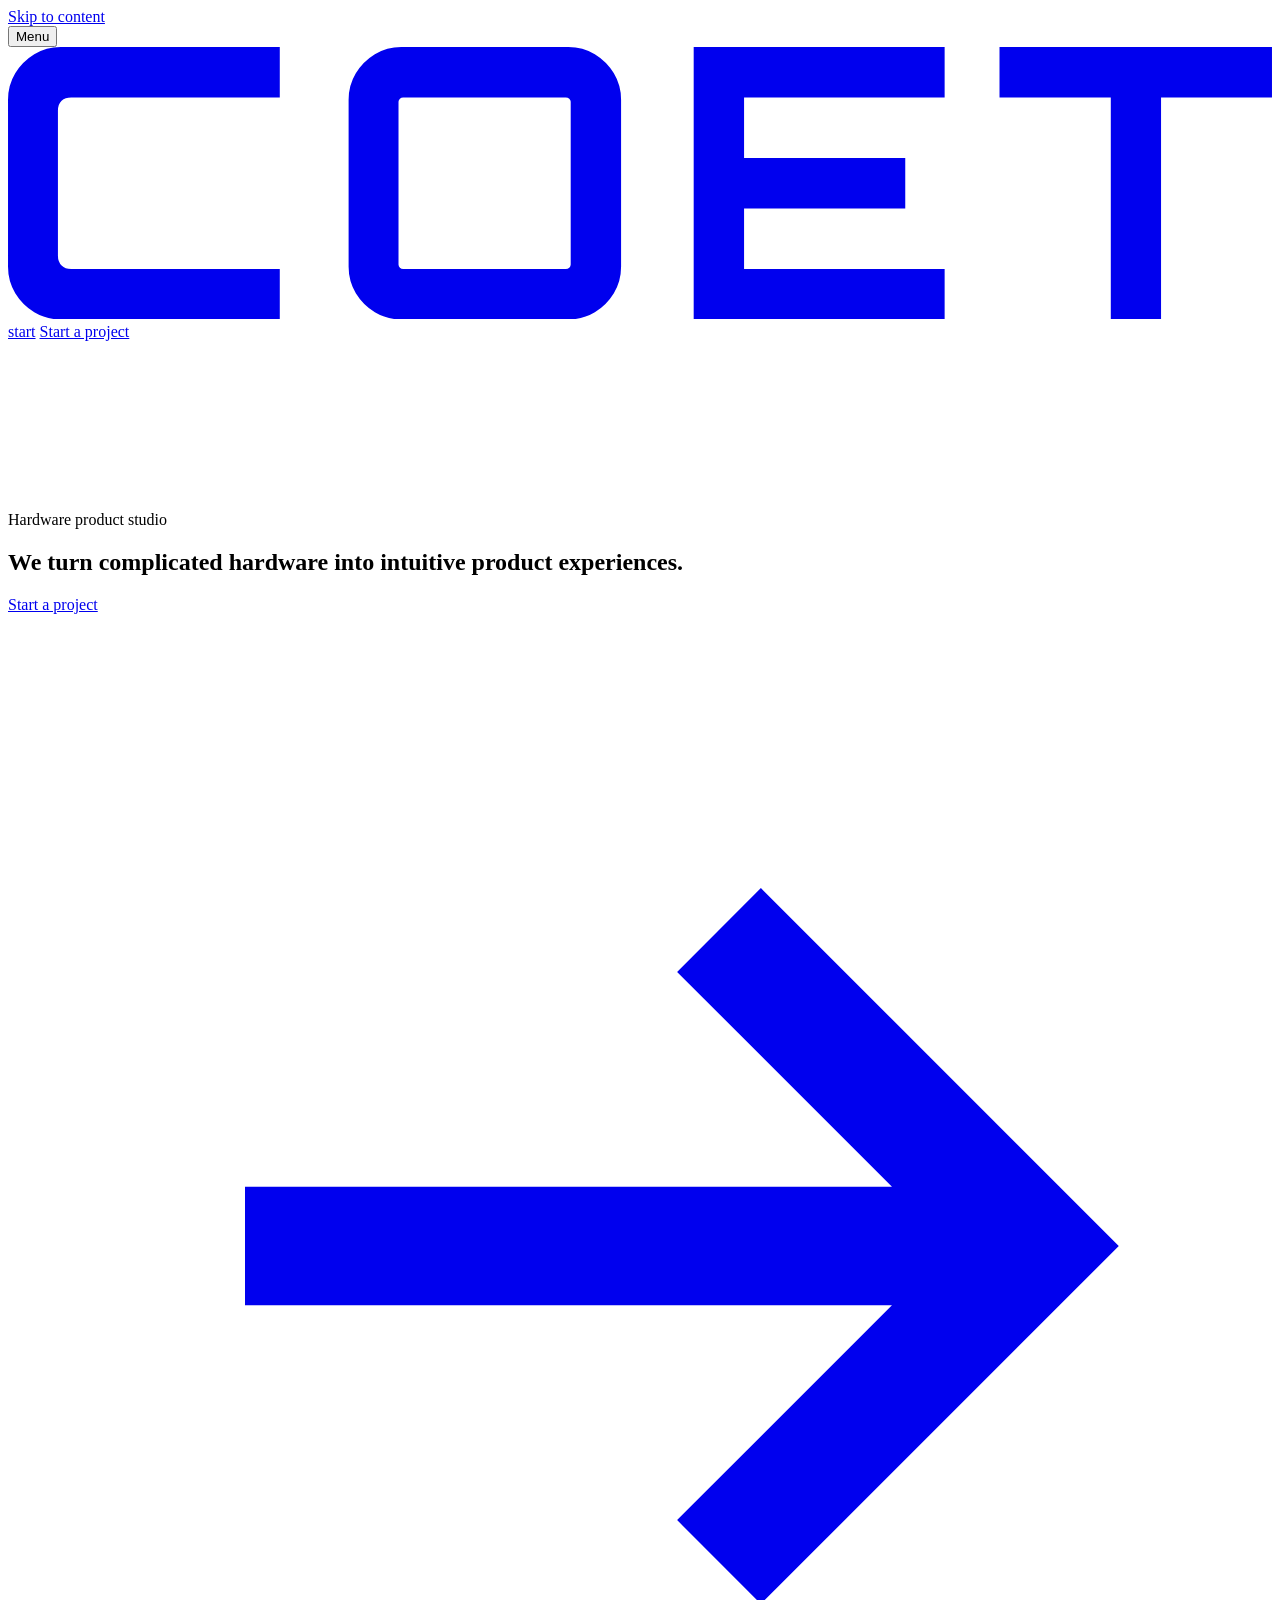
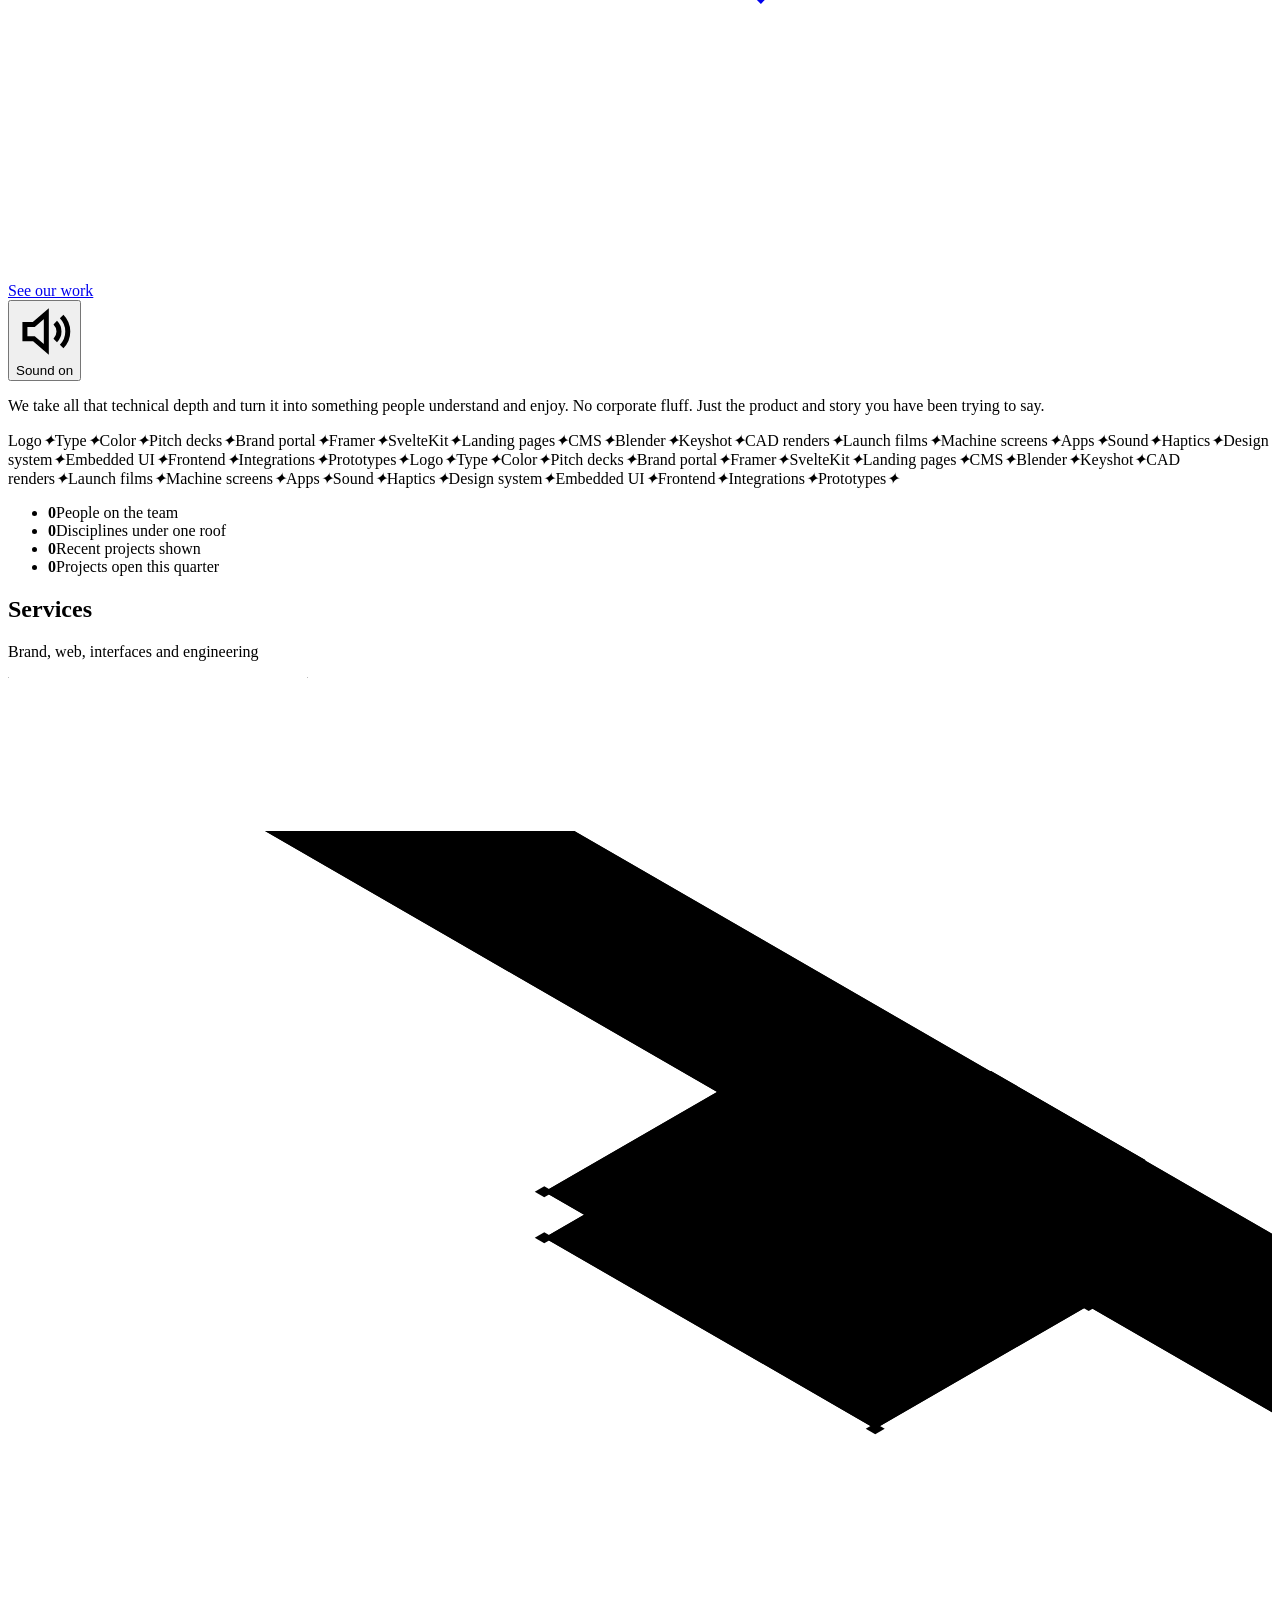
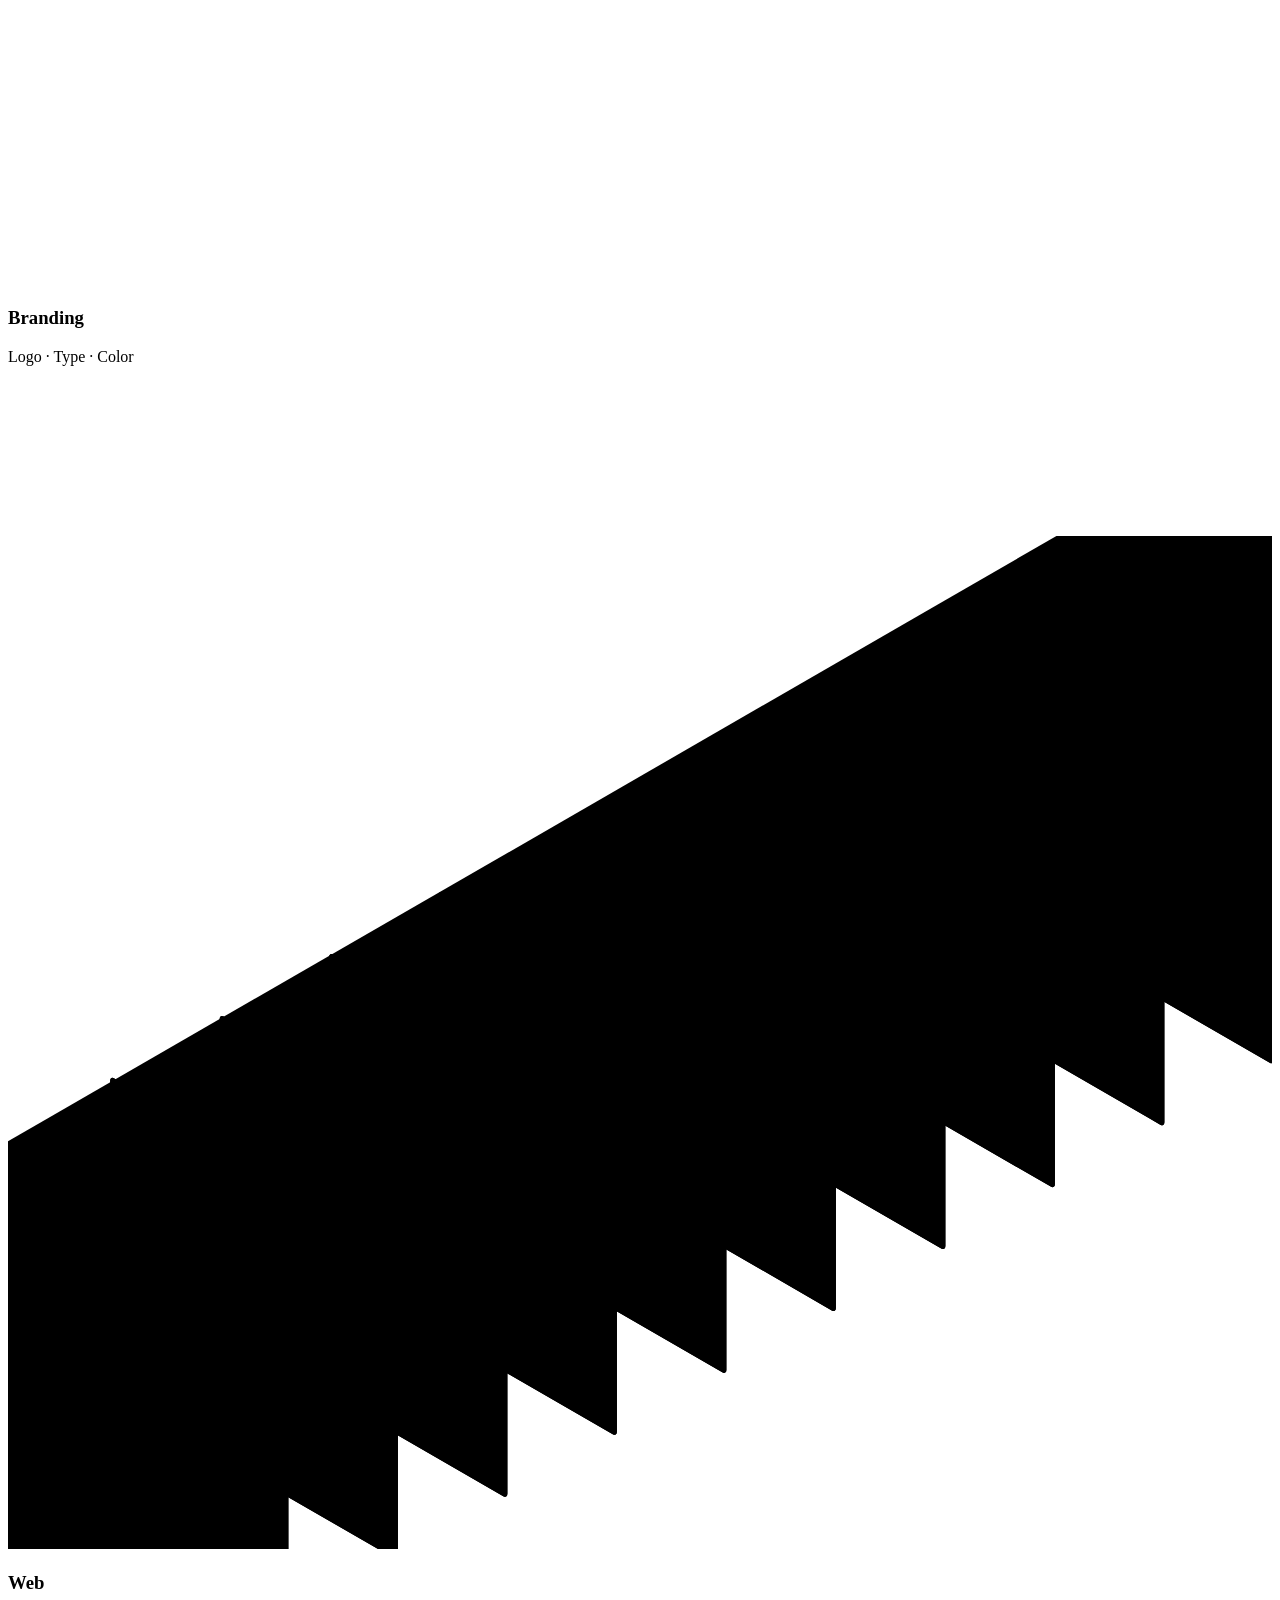
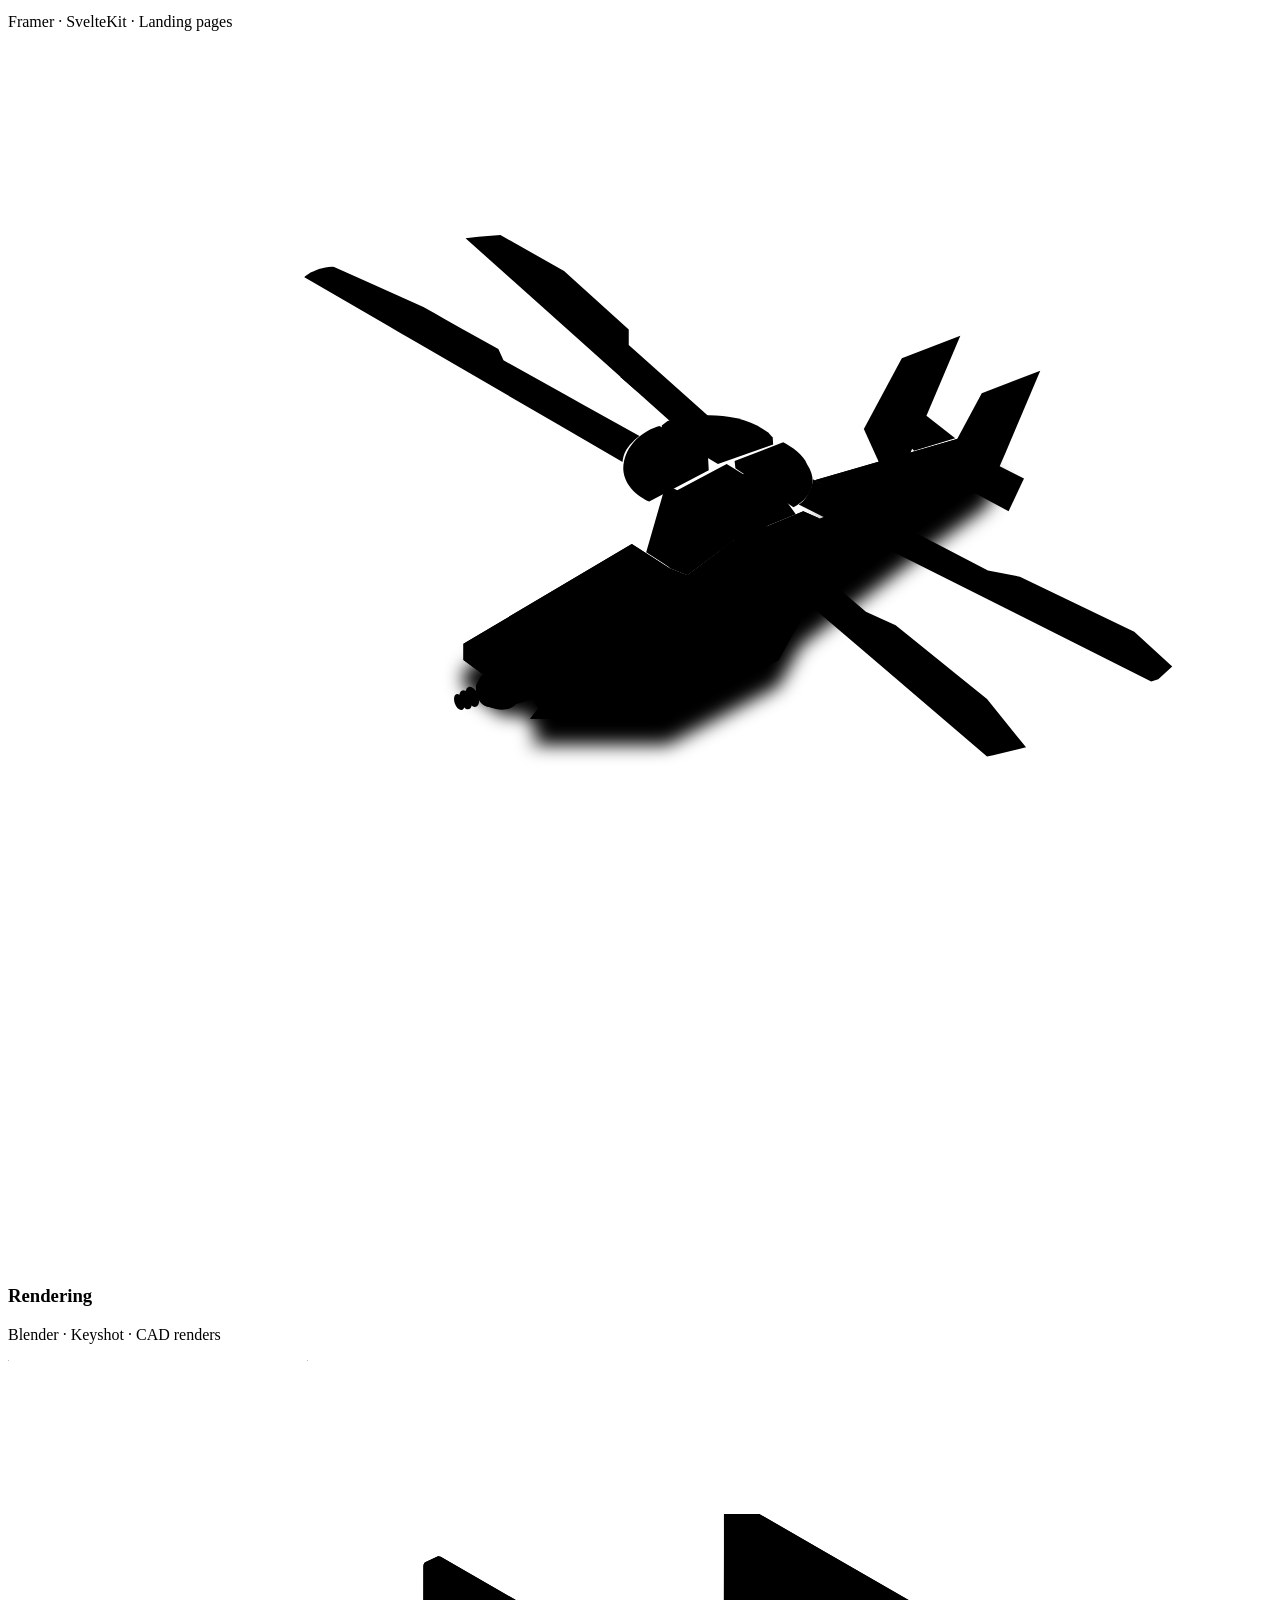
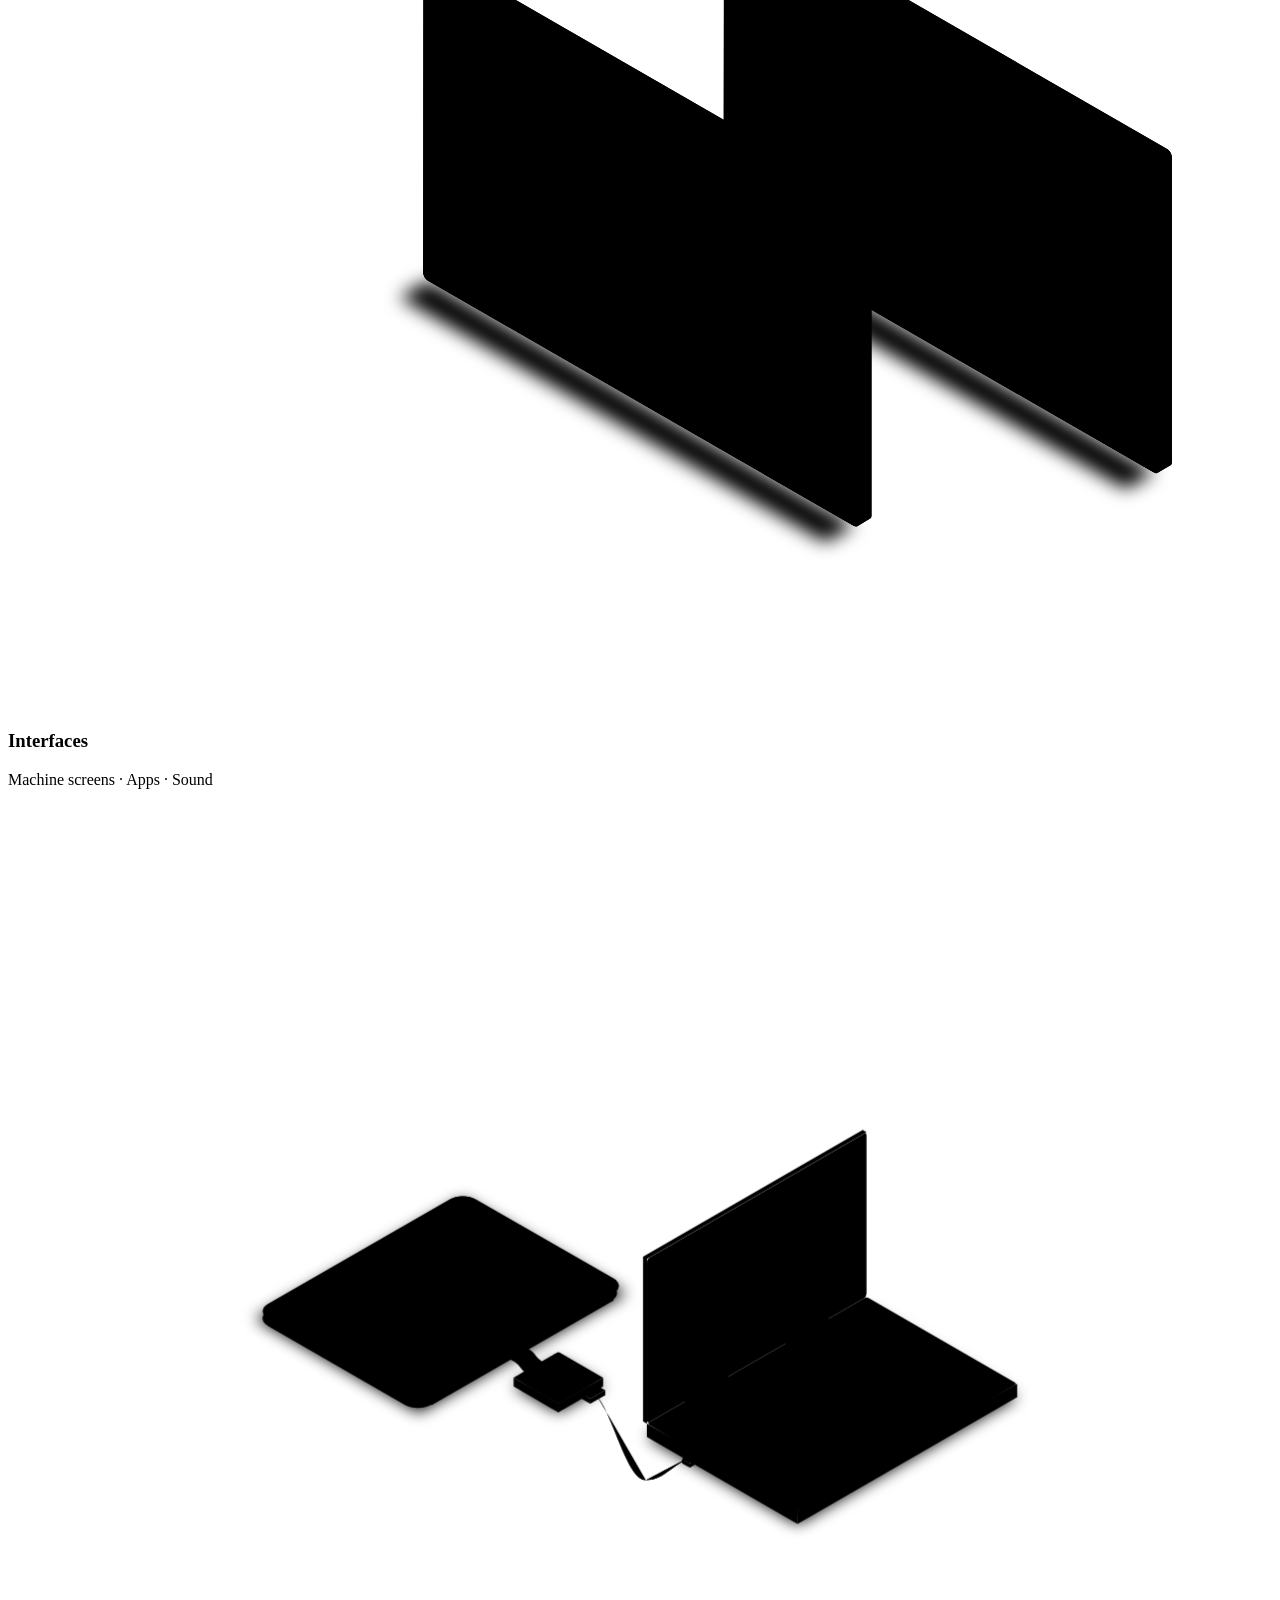
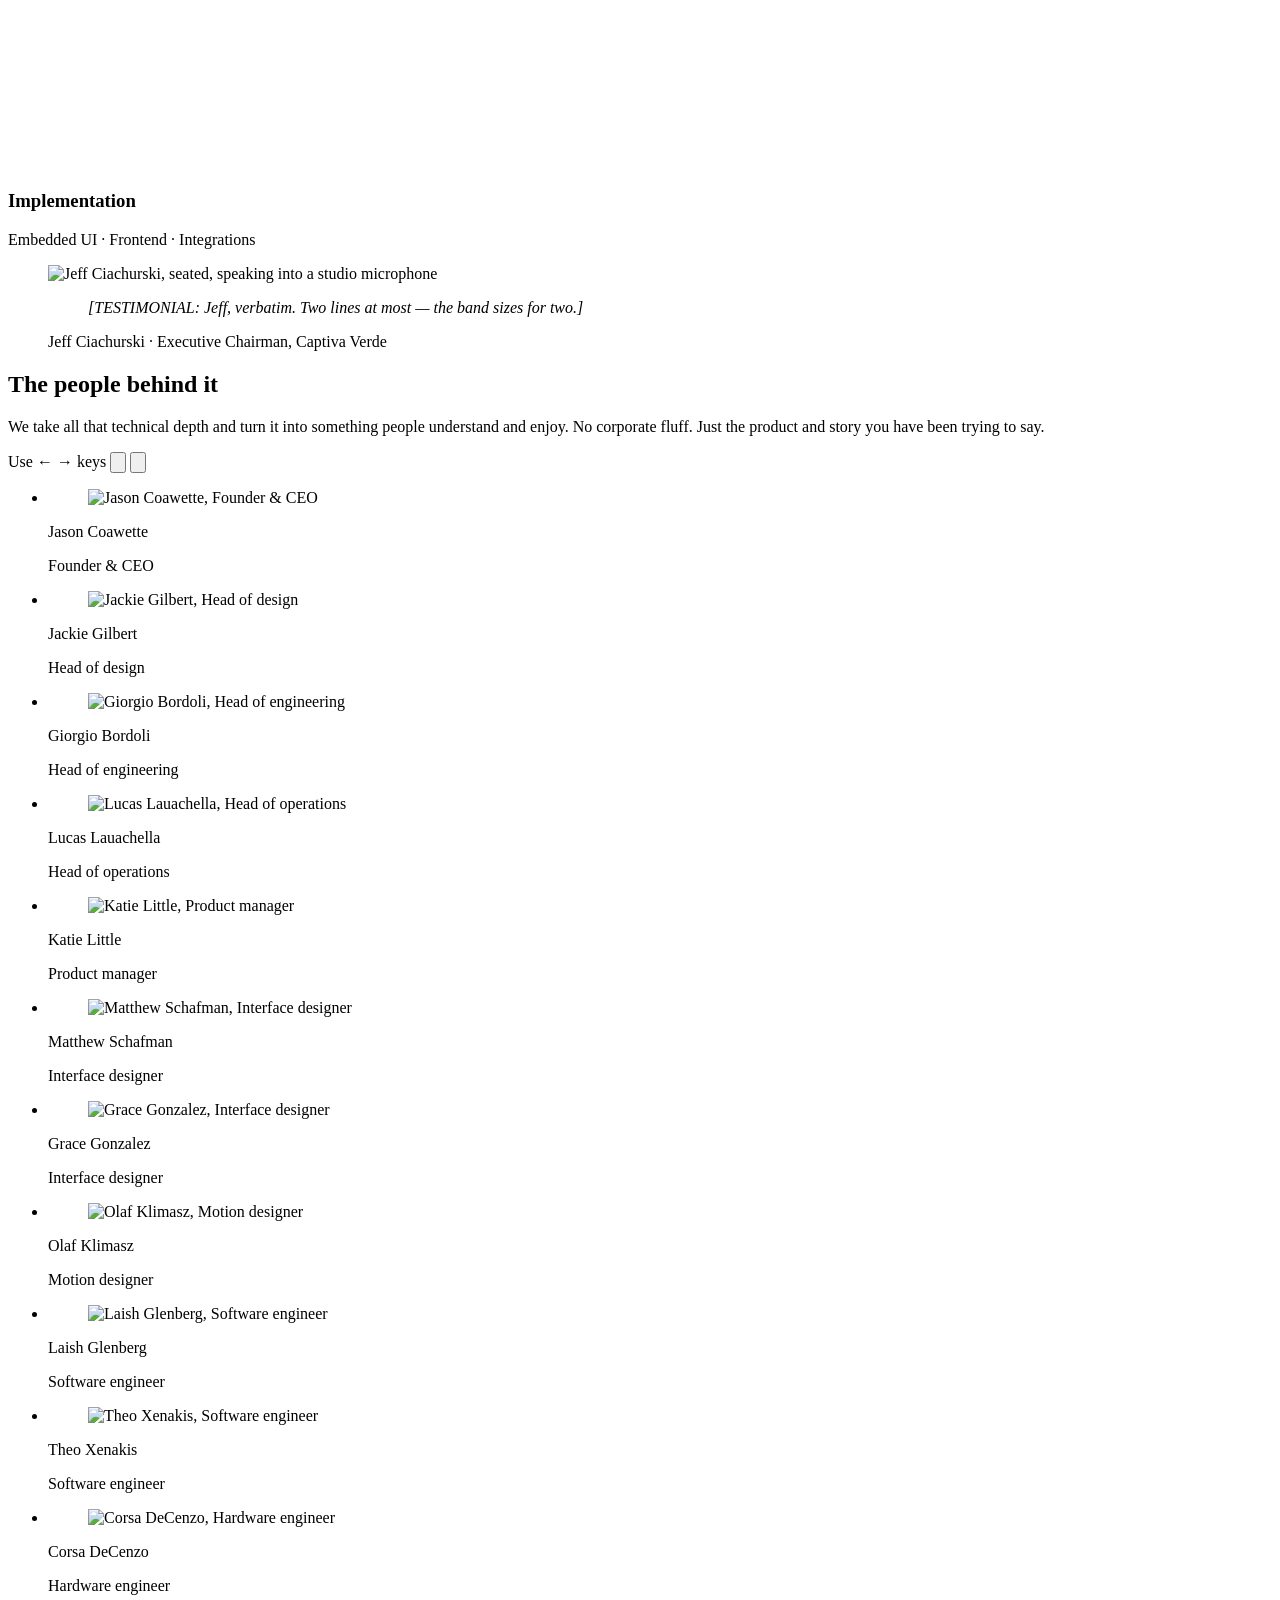
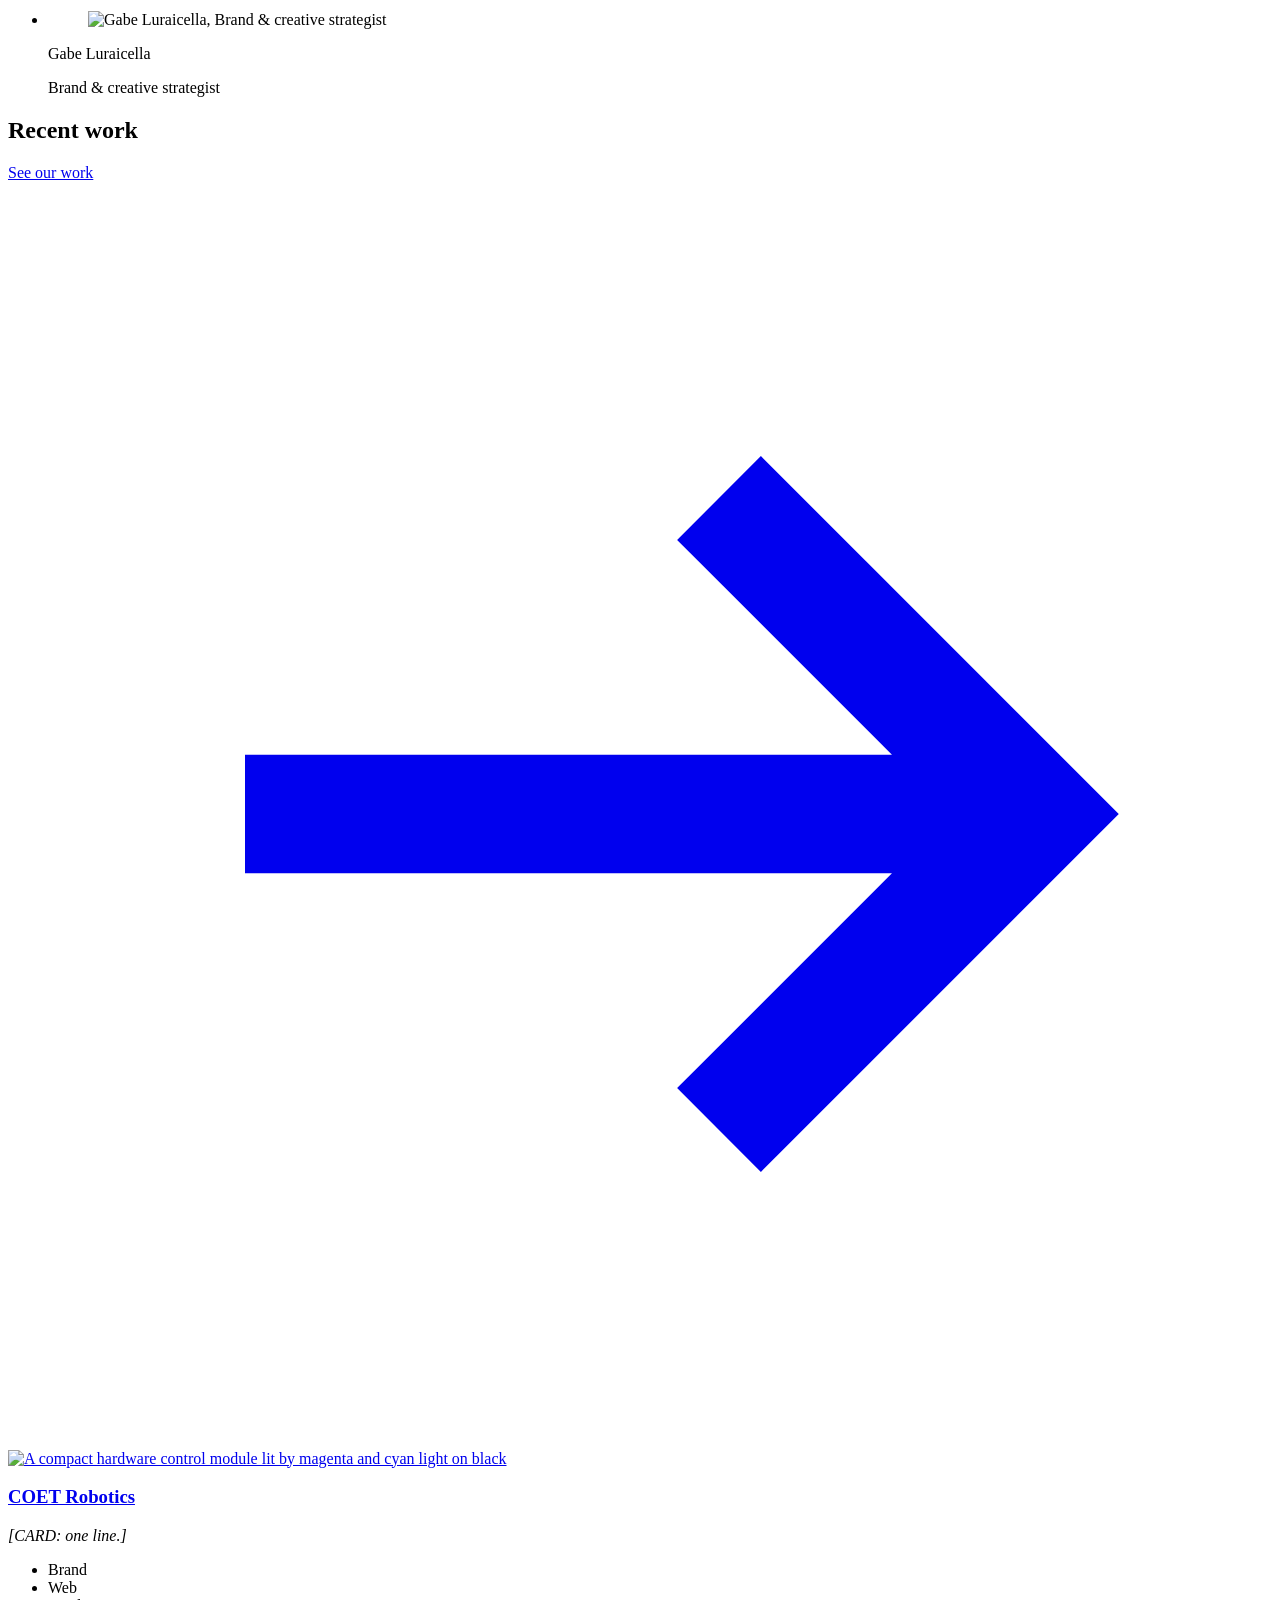
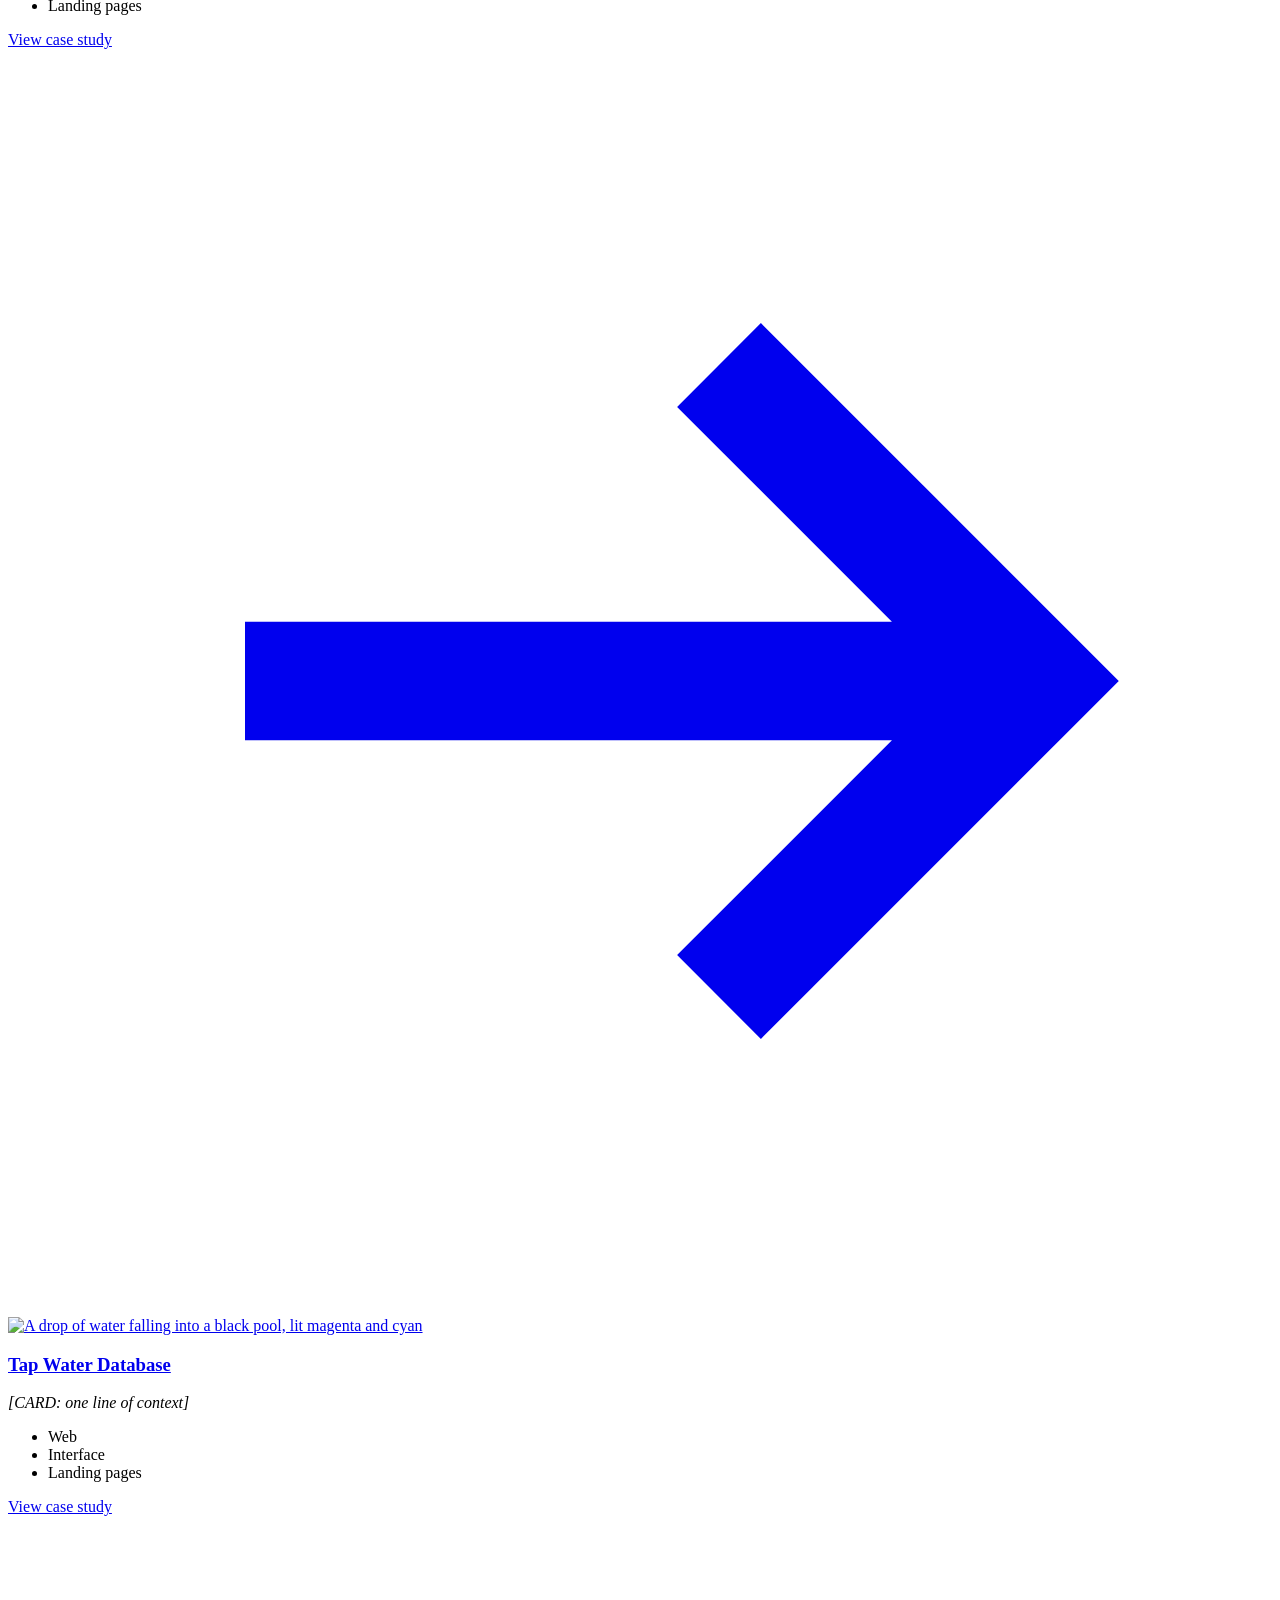
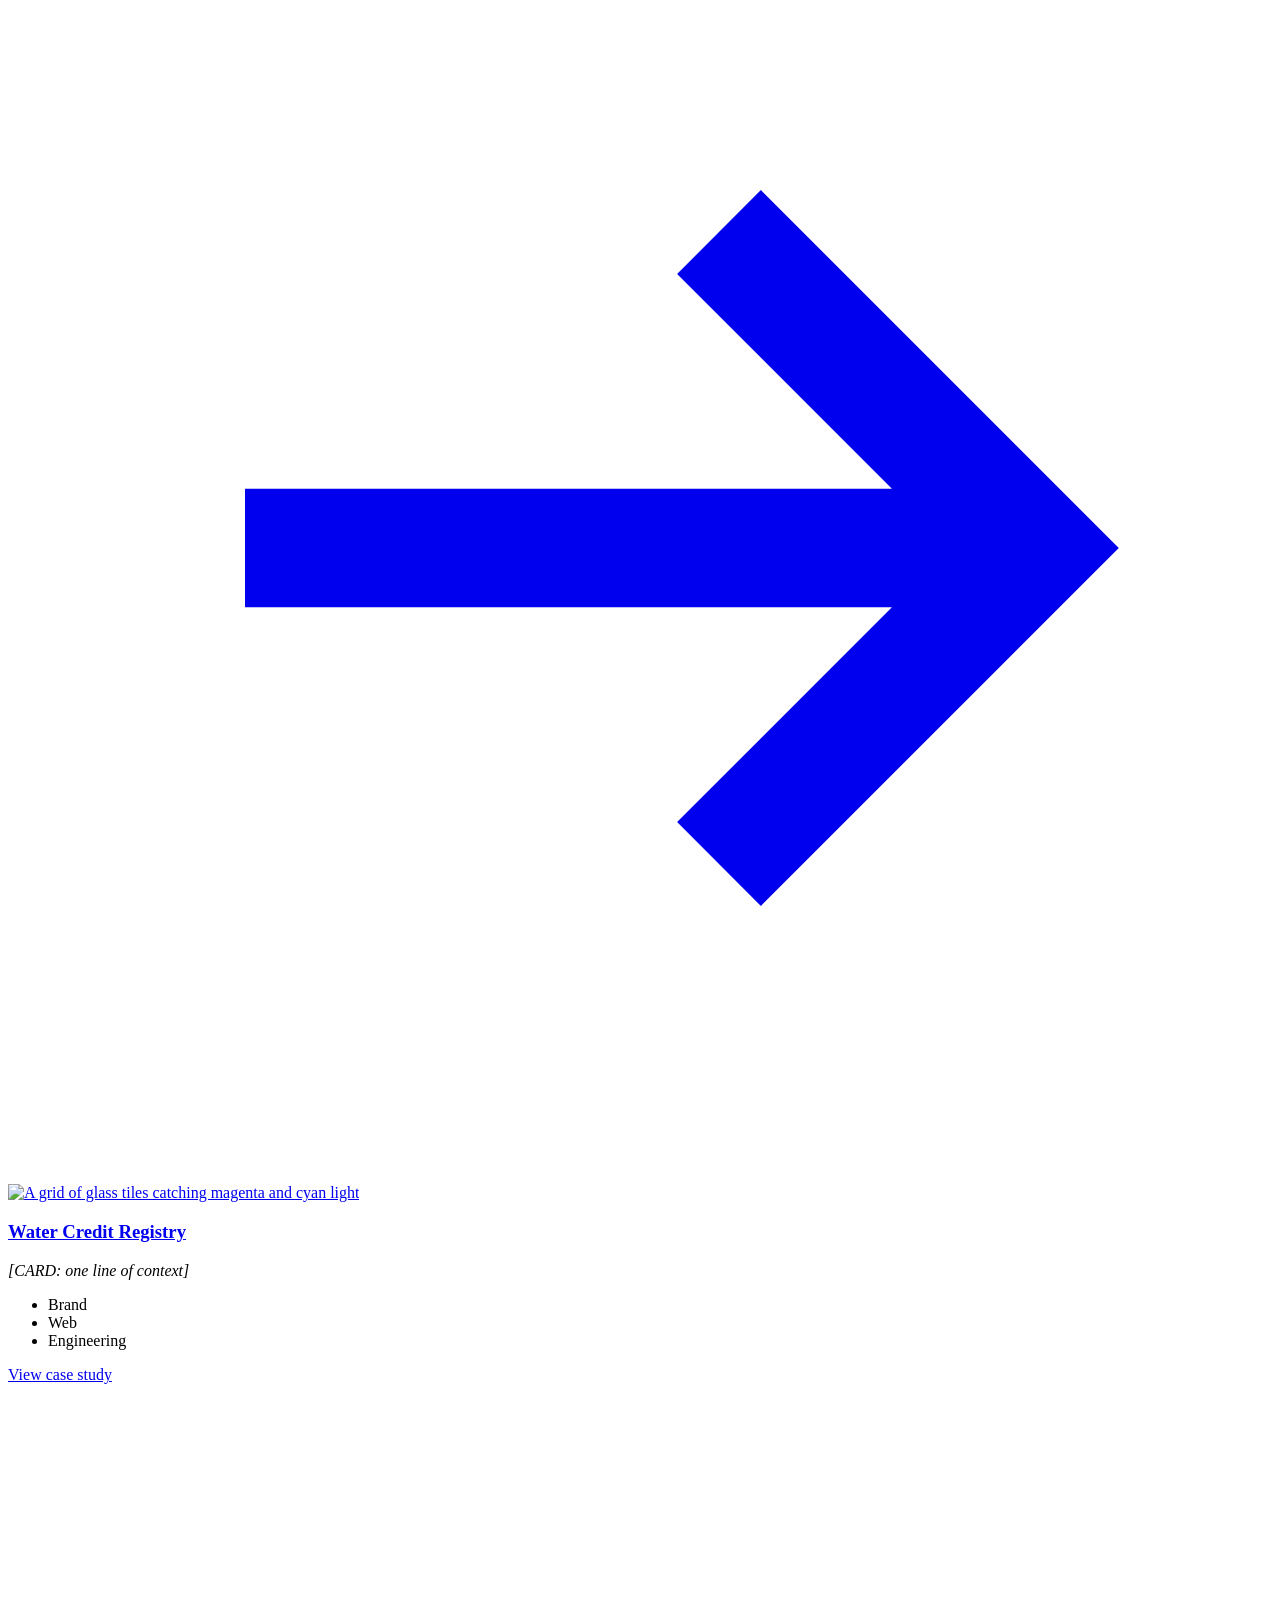
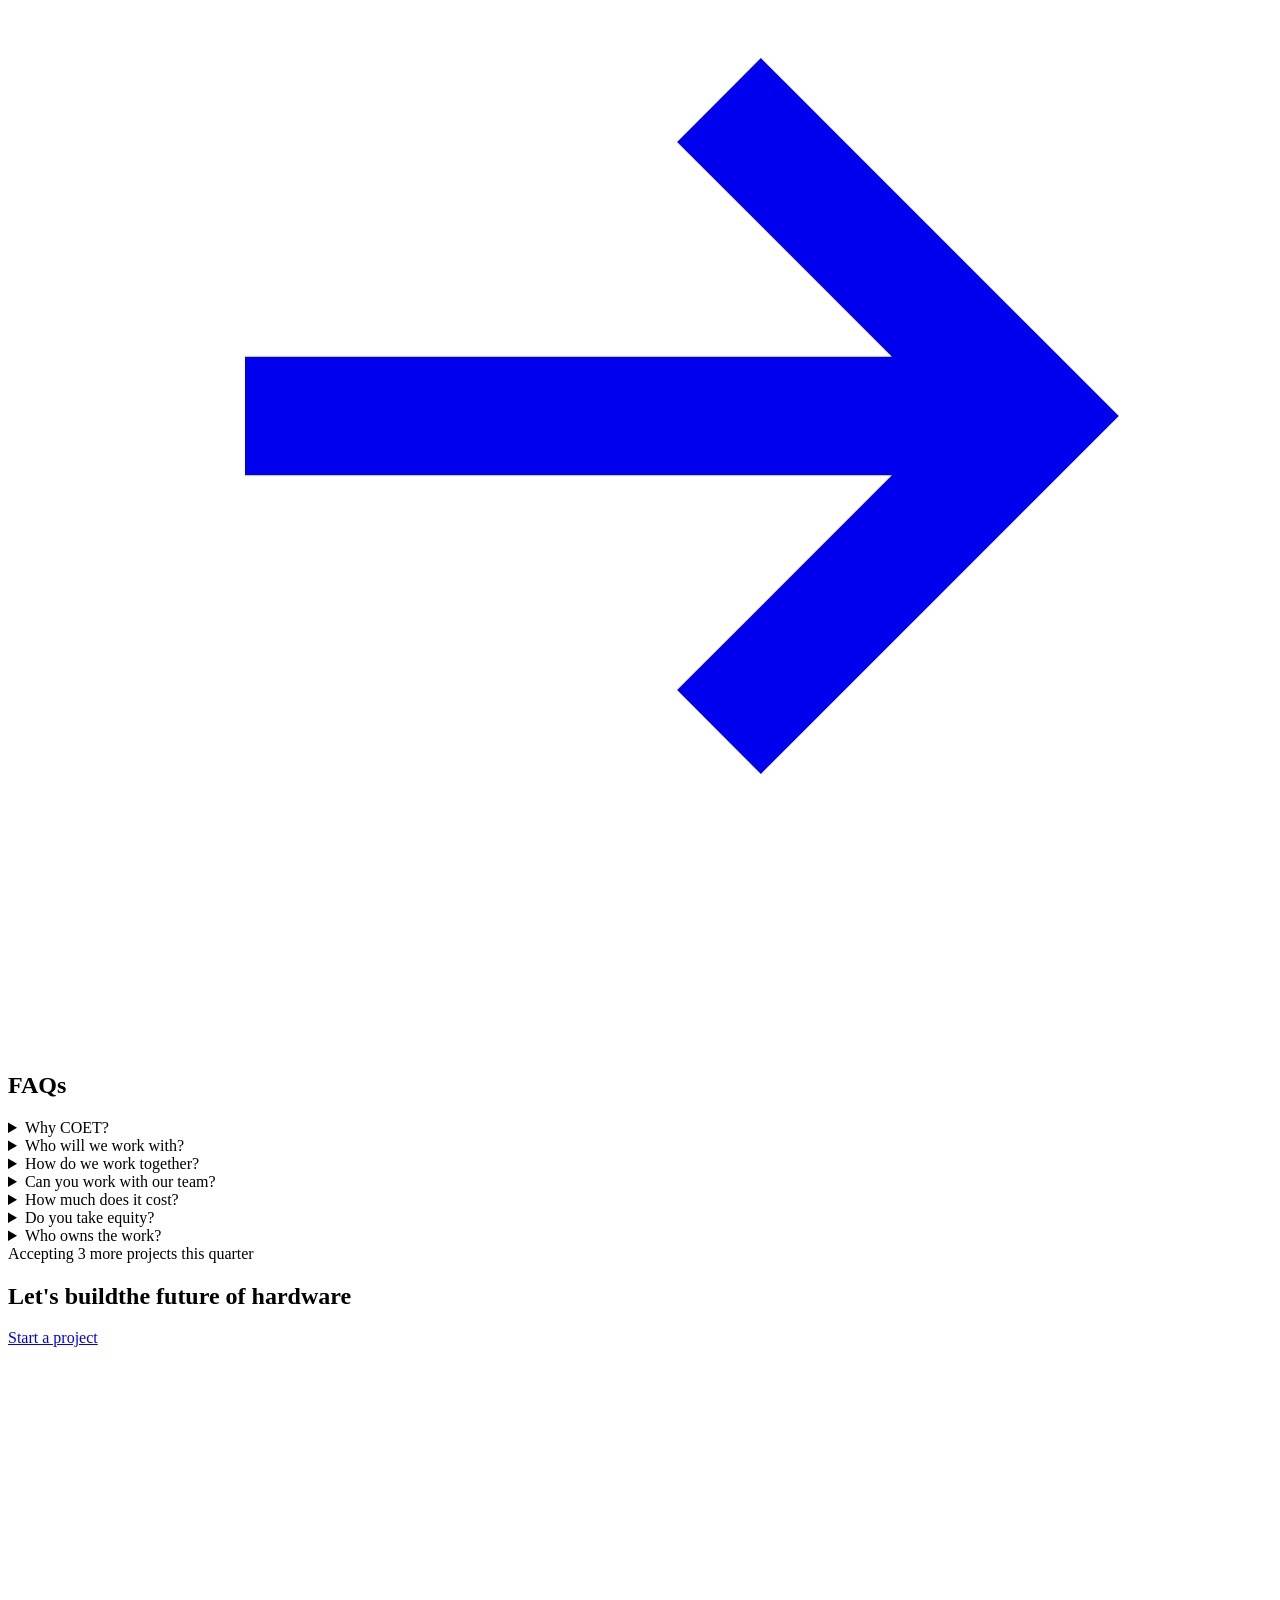
==== index.html @ 82e654b2 "Landing reel cut out of its black (VP9 alpha) so the starfield stays behind the hardware Co-Authored" ====
<!doctype html>
<html lang="en" data-theme="dark">
<head>
<meta name="robots" content="noindex, nofollow">
<meta charset="utf-8" />
<meta name="viewport" content="width=device-width, initial-scale=1, viewport-fit=cover" />
<meta name="text-scale" content="scale" />
<title>COET · Hardware product studio</title>
<meta name="description" content="[META: one line. We turn complicated hardware into intuitive product experiences.]"/>
<link rel="icon" href="/coet-redesign/favicon.svg" type="image/svg+xml"/>
<link rel="icon" href="/coet-redesign/favicon-32.png" sizes="32x32" type="image/png"/>
<link rel="apple-touch-icon" href="/coet-redesign/apple-touch-icon.png"/>
<meta name="theme-color" content="#0c0a09" media="(prefers-color-scheme: dark)"/>
<meta name="theme-color" content="#fafaf9" media="(prefers-color-scheme: light)"/>
<link rel="canonical" href="https://coetsystems.com/"/>
<meta name="robots" content="noimageindex, max-image-preview:none"/>
<meta property="og:site_name" content="COET"/>
<meta property="og:type" content="website"/>
<meta property="og:locale" content="en"/>
<meta property="og:title" content="COET · Hardware product studio"/>
<meta property="og:description" content="[META: one line. We turn complicated hardware into intuitive product experiences.]"/>
<meta property="og:url" content="https://coetsystems.com/"/>
<meta property="og:image" content="https://coetsystems.com/og.png"/>
<meta name="twitter:card" content="summary_large_image"/>
<meta name="twitter:image" content="https://coetsystems.com/og.png"/>
<script>
  /* Theme before paint, under the original site's own storage key. */
  (function () {
    var d = document.documentElement; d.classList.add('js');
    try { var t = localStorage.getItem('coet-theme'); if (t === 'dark' || t === 'light') d.setAttribute('data-theme', t); } catch (e) {}
  })();
</script>
<link rel="preload" href="/coet-redesign/assets/fonts/zalando-sans-latin.woff2" as="font" type="font/woff2" crossorigin/>
<link rel="stylesheet" href="/coet-redesign/assets/sc/scrollcraft.css"/>
<link rel="stylesheet" href="/coet-redesign/assets/original-scenes.css"/>
<link rel="stylesheet" href="/coet-redesign/assets/coet.css"/>
<style>.pages-note{position:relative;z-index:1;margin:0;padding:1.25rem 1rem 2rem;text-align:center;font:500 11px/1.4 ui-monospace,monospace;letter-spacing:.06em;color:#8e8e9a}.pages-note a{color:inherit;text-decoration:underline}</style>
</head>
<body class="film">
<a class="skip" href="#main">Skip to content</a>
<header class="nav" data-nav>
  <div class="nav__left"><button type="button" class="nav__menu" aria-expanded="false" aria-controls="menu" aria-label="Open menu" data-menu-open><i aria-hidden="true"></i>Menu</button></div>
  <a class="nav__logo" href="/coet-redesign/" aria-label="COET home"><svg viewBox="0 0 106.88 23.04" fill="currentColor" role="img" aria-label="COET" focusable="false"><path d="M22.98 23.04L4.45 23.04Q3.23 23.04 2.22 22.43Q1.22 21.82 0.61 20.82Q0 19.81 0 18.59L0 4.45Q0 3.23 0.61 2.22Q1.22 1.22 2.22 0.61Q3.23 0 4.45 0L22.98 0L22.98 4.26L5.34 4.26Q4.83 4.26 4.53 4.54Q4.22 4.83 4.22 5.38L4.22 17.66Q4.22 18.18 4.53 18.48Q4.83 18.78 5.34 18.78L22.98 18.78L22.98 23.04M47.39 23.04L33.25 23.04Q32.03 23.04 31.02 22.43Q30.02 21.82 29.41 20.82Q28.80 19.81 28.80 18.59L28.80 4.45Q28.80 3.23 29.41 2.22Q30.02 1.22 31.02 0.61Q32.03 0 33.25 0L47.39 0Q48.61 0 49.62 0.61Q50.62 1.22 51.23 2.22Q51.84 3.23 51.84 4.45L51.84 18.59Q51.84 19.81 51.23 20.82Q50.62 21.82 49.62 22.43Q48.61 23.04 47.39 23.04M33.41 18.78L47.17 18.78Q47.33 18.78 47.46 18.67Q47.58 18.56 47.58 18.40L47.58 4.64Q47.58 4.48 47.46 4.37Q47.33 4.26 47.17 4.26L33.41 4.26Q33.25 4.26 33.14 4.37Q33.02 4.48 33.02 4.64L33.02 18.40Q33.02 18.56 33.14 18.67Q33.25 18.78 33.41 18.78M79.20 23.04L57.98 23.04L57.98 0L79.20 0L79.20 4.26L62.24 4.26L62.24 9.38L75.87 9.38L75.87 13.66L62.24 13.66L62.24 18.78L79.20 18.78L79.20 23.04M97.50 23.04L93.25 23.04L93.25 4.26L83.84 4.26L83.84 0L106.88 0L106.88 4.26L97.50 4.26"></path></svg></a>
  <div class="nav__cta">
    <a class="btn short" href="/coet-redesign/start-a-project" aria-label="start a project">start</a>
    <a class="btn long" href="/coet-redesign/start-a-project">Start a project</a>
  </div>
</header>
<div class="menu" id="menu" role="dialog" aria-modal="true" aria-label="Menu" data-menu hidden>
  <div class="menu__scrim" data-menu-close></div>
  <div class="menu__panel">
    <div class="menu__top"><a class="nav__logo" href="/coet-redesign/" aria-label="COET home"><svg viewBox="0 0 106.88 23.04" fill="currentColor" role="img" aria-label="COET" focusable="false"><path d="M22.98 23.04L4.45 23.04Q3.23 23.04 2.22 22.43Q1.22 21.82 0.61 20.82Q0 19.81 0 18.59L0 4.45Q0 3.23 0.61 2.22Q1.22 1.22 2.22 0.61Q3.23 0 4.45 0L22.98 0L22.98 4.26L5.34 4.26Q4.83 4.26 4.53 4.54Q4.22 4.83 4.22 5.38L4.22 17.66Q4.22 18.18 4.53 18.48Q4.83 18.78 5.34 18.78L22.98 18.78L22.98 23.04M47.39 23.04L33.25 23.04Q32.03 23.04 31.02 22.43Q30.02 21.82 29.41 20.82Q28.80 19.81 28.80 18.59L28.80 4.45Q28.80 3.23 29.41 2.22Q30.02 1.22 31.02 0.61Q32.03 0 33.25 0L47.39 0Q48.61 0 49.62 0.61Q50.62 1.22 51.23 2.22Q51.84 3.23 51.84 4.45L51.84 18.59Q51.84 19.81 51.23 20.82Q50.62 21.82 49.62 22.43Q48.61 23.04 47.39 23.04M33.41 18.78L47.17 18.78Q47.33 18.78 47.46 18.67Q47.58 18.56 47.58 18.40L47.58 4.64Q47.58 4.48 47.46 4.37Q47.33 4.26 47.17 4.26L33.41 4.26Q33.25 4.26 33.14 4.37Q33.02 4.48 33.02 4.64L33.02 18.40Q33.02 18.56 33.14 18.67Q33.25 18.78 33.41 18.78M79.20 23.04L57.98 23.04L57.98 0L79.20 0L79.20 4.26L62.24 4.26L62.24 9.38L75.87 9.38L75.87 13.66L62.24 13.66L62.24 18.78L79.20 18.78L79.20 23.04M97.50 23.04L93.25 23.04L93.25 4.26L83.84 4.26L83.84 0L106.88 0L106.88 4.26L97.50 4.26"></path></svg></a><button type="button" class="menu__close" data-menu-close>Close</button></div>
    <div class="menu__body">
      <ul class="menu__list stagger">
        <li><a href="/coet-redesign/" aria-current="page" data-preview-light="/coet-redesign/assets/img/gallery/home-light.avif" data-preview-dark="/coet-redesign/assets/img/gallery/home.avif">Home</a></li>
        <li><a href="/coet-redesign/work" data-preview-light="/coet-redesign/assets/img/gallery/work-light.avif" data-preview-dark="/coet-redesign/assets/img/gallery/work-light.avif">Work</a></li>
        <li class="sub"><a href="/coet-redesign/work/hardware-project" data-preview-light="/coet-redesign/assets/img/gallery/hardware-project-light.avif" data-preview-dark="/coet-redesign/assets/img/gallery/hardware-project.avif">Hardware Project</a></li>
        <li class="sub"><a href="/coet-redesign/work/tap-water-database" data-preview-light="/coet-redesign/assets/img/gallery/tap-water-database-light.avif" data-preview-dark="/coet-redesign/assets/img/gallery/tap-water-database.avif">Tap Water Database</a></li>
        <li class="sub"><a href="/coet-redesign/work/water-credit-registry" data-preview-light="/coet-redesign/assets/img/gallery/water-credit-registry-light.avif" data-preview-dark="/coet-redesign/assets/img/gallery/water-credit-registry.avif">Water Credit Registry</a></li>
        <li><a href="/coet-redesign/start-a-project" data-preview-light="/coet-redesign/assets/img/gallery/start-a-project-light.avif" data-preview-dark="/coet-redesign/assets/img/gallery/start-a-project.avif">Start a project</a></li>
      </ul>
      <figure class="menu__preview" aria-hidden="true"><img alt="" width="720" height="450" data-menu-preview></figure>
    </div>
    <div class="menu__foot stagger">
      <a class="link" href="/coet-redesign/privacy">Privacy</a><a class="link" href="/coet-redesign/accessibility">Accessibility</a>
      <a class="link" href="https://x.com">Twitter/X</a><a class="link" href="https://www.linkedin.com">LinkedIn</a><a class="link" href="https://www.instagram.com">Instagram</a>
    </div>
  </div>
</div>
<main id="main">

  <!-- 1 THE LANDING IS THE SHOWREEL. User: "the show reel video needs to be the landing page, exactly like that".
       The six light-sweep reveals play full screen on a loop (phones get a portrait cut), with the line over it. -->
  <section class="hero-reel" aria-labelledby="hero-title">
    <video class="hero-reel__video" muted loop playsinline preload="auto" poster="/coet-redesign/assets/studio/reel-poster.webp" data-reel data-src="/coet-redesign/assets/studio/reel.mp4" data-src-m="/coet-redesign/assets/studio/reel-m.mp4" data-src-a="/coet-redesign/assets/studio/reel-a.webm" data-src-m-a="/coet-redesign/assets/studio/reel-m-a.webm" data-poster-m="/coet-redesign/assets/studio/reel-m-poster.webp" aria-label="Showreel: eight pieces of hardware, from a control module to a rugged tablet and a circuit board, revealed by a sweep of magenta and cyan light"></video>
    <div class="hero-reel__shade" aria-hidden="true"></div>
    <div class="wrap hero-reel__copy">
      <p class="label">Hardware product studio</p>
      <h1 id="hero-title" class="sc-display">We turn complicated hardware into <span class="grad">intuitive product experiences.</span></h1>
      <div class="btn-row"><a class="btn btn--primary" href="/coet-redesign/start-a-project">Start a project <svg viewBox="0 0 16 16" fill="none" stroke="currentColor" stroke-width="1.5" aria-hidden="true"><path d="M3 8h10M9 4l4 4-4 4"/></svg></a><a class="btn btn--ghost" href="#work">See our work</a></div>
    </div>
    <button type="button" class="hero-reel__sound" data-sound-toggle aria-pressed="true"><svg viewBox="0 0 16 16" fill="none" stroke="currentColor" stroke-width="1.4" aria-hidden="true"><path d="M2.5 6v4h2.5l3.5 3V3L5 6z"/><path class="wave" d="M11 5.5a3.5 3.5 0 0 1 0 5M12.8 3.8a6 6 0 0 1 0 8.4"/></svg><span>Sound on</span></button>
  </section>

  <!-- 2 STATEMENT -->
  <section class="section statement-reel" data-sc-act="flow" aria-label="What we do">
    <div class="wrap"><p class="sc-display" data-words-in>We take all that technical depth and turn it into something people understand and enjoy. No corporate fluff. Just the product and story you have been trying to say.</p></div>
  </section>

  <!-- 3b MARQUEE + COUNTS. Every discipline COET lists, running; counts taken from the site's own data -->
  <section class="ticker" data-sc-act="flow" aria-label="What COET does">
    <div class="marquee" aria-hidden="true"><div class="marquee__track"><span>Logo</span><i>✦</i><span>Type</span><i>✦</i><span>Color</span><i>✦</i><span>Pitch decks</span><i>✦</i><span>Brand portal</span><i>✦</i><span>Framer</span><i>✦</i><span>SvelteKit</span><i>✦</i><span>Landing pages</span><i>✦</i><span>CMS</span><i>✦</i><span>Blender</span><i>✦</i><span>Keyshot</span><i>✦</i><span>CAD renders</span><i>✦</i><span>Launch films</span><i>✦</i><span>Machine screens</span><i>✦</i><span>Apps</span><i>✦</i><span>Sound</span><i>✦</i><span>Haptics</span><i>✦</i><span>Design system</span><i>✦</i><span>Embedded UI</span><i>✦</i><span>Frontend</span><i>✦</i><span>Integrations</span><i>✦</i><span>Prototypes</span><i>✦</i><span>Logo</span><i>✦</i><span>Type</span><i>✦</i><span>Color</span><i>✦</i><span>Pitch decks</span><i>✦</i><span>Brand portal</span><i>✦</i><span>Framer</span><i>✦</i><span>SvelteKit</span><i>✦</i><span>Landing pages</span><i>✦</i><span>CMS</span><i>✦</i><span>Blender</span><i>✦</i><span>Keyshot</span><i>✦</i><span>CAD renders</span><i>✦</i><span>Launch films</span><i>✦</i><span>Machine screens</span><i>✦</i><span>Apps</span><i>✦</i><span>Sound</span><i>✦</i><span>Haptics</span><i>✦</i><span>Design system</span><i>✦</i><span>Embedded UI</span><i>✦</i><span>Frontend</span><i>✦</i><span>Integrations</span><i>✦</i><span>Prototypes</span><i>✦</i></div></div>
    <ul class="wrap counts">
      <li><b data-count="12">0</b><span>People on the team</span></li>
      <li><b data-count="5">0</b><span>Disciplines under one roof</span></li>
      <li><b data-count="3">0</b><span>Recent projects shown</span></li>
      <li><b data-count="3">0</b><span>Projects open this quarter</span></li>
    </ul>
  </section>

  <!-- 4 THE DRAWINGS. COET's original service illustrations, unchanged, as a tile grid -->
  <section class="section bento-x" id="services" data-sc-act="flow" aria-labelledby="bento-title">
    <div class="wrap">
      <div class="head-x" data-sc-in>
        <h2 id="bento-title" class="label">Services</h2>
        <p class="sc-display h2" data-words-in>Brand, web, interfaces and <span class="grad">engineering</span></p>
      </div>
      <div class="bento-x__grid" data-sc-in data-sc-stagger="70">
      <article class="tile-x tile-x--branding" tabindex="0" aria-labelledby="tile-branding">
        <div class="tile-x__art" aria-hidden="true"><svg class="ground ground--lines tile__ground svelte-w0bsae" aria-hidden="true" focusable="false"><!--[-1--><g transform="matrix(0.866025 0.5 -0.866025 0.5 150 -150)"><rect class="rail svelte-w0bsae" width="3000" height="64"></rect><rect class="rail svelte-w0bsae" width="64" height="3000"></rect></g><!--]--></svg><div class="scene tile__art svelte-nv4xai" aria-hidden="true"><svg viewBox="0 -24 384 320" preserveAspectRatio="xMidYMid slice" class="svelte-nv4xai"><g transform="matrix(0.866025 0.5 -0.866025 0.5 106.474 -61.855)"><rect class="slab svelte-nv4xai" width="507.927" height="54.245"></rect><rect class="rail-edge svelte-nv4xai" width="507.927" height="54.245"></rect></g><g transform="matrix(0.866025 0.5 -0.866025 0.5 298.617 48.8969)"><rect class="plate-fill svelte-nv4xai" width="54.2685" height="54.6576"></rect><rect class="plate-edge svelte-nv4xai" width="54.2685" height="54.6576"></rect><rect class="ring svelte-nv4xai" x="5.3" y="5.35" width="43.6574" height="43.6574" rx="21.8287"></rect></g><path class="mark mark--back svelte-nv4xai" d="M226.257 99.8964C226.499 99.8111 226.776 99.9708 226.628 100.11L221.208 105.224C221.162 105.266 221.084 105.294 220.998 105.298L217.296 105.451C217.132 105.458 216.996 105.379 217.008 105.284L217.272 103.147C217.279 103.097 217.326 103.052 217.4 103.026L226.257 99.8964ZM234.168 104.346C234.231 104.462 234.048 104.574 233.844 104.544L227.699 103.633C227.572 103.614 227.487 103.545 227.498 103.469L228.137 99.1933C228.151 99.0971 228.012 99.0166 227.845 99.0248L220.439 99.3935C220.308 99.3999 220.187 99.3509 220.155 99.2773L218.578 95.7306C218.526 95.6125 218.719 95.507 218.921 95.5436L230.514 97.6519L230.516 97.6528L234.168 104.346ZM231.769 95.5514C231.842 95.5936 231.868 95.6562 231.833 95.7125L231.538 96.1974C231.487 96.282 231.323 96.3239 231.18 96.2892L217.865 93.0545C217.783 93.0345 217.723 92.9921 217.705 92.9417L216.106 88.335C216.088 88.284 216.116 88.2307 216.18 88.1939L217.412 87.4825C217.517 87.4219 217.687 87.422 217.792 87.4825L231.769 95.5514ZM248.132 104.998C248.237 105.058 248.237 105.157 248.132 105.217L246.9 105.929C246.836 105.966 246.744 105.982 246.656 105.972L238.676 105.048C238.589 105.038 238.516 105.004 238.481 104.956L232.877 97.2691C232.817 97.1865 232.89 97.0917 233.036 97.0621L233.877 96.8921C233.974 96.8726 234.083 96.8871 234.156 96.9293L248.132 104.998ZM237.549 93.5027C237.654 93.5156 237.736 93.5638 237.757 93.6247L238.609 96.0782C238.631 96.1418 238.582 96.207 238.487 96.2413L237.066 96.752C236.96 96.7902 236.822 96.7811 236.734 96.73L232.272 94.1545C232.193 94.1084 232.17 94.0384 232.217 93.9792L232.955 93.0633C233.008 92.9975 233.132 92.9618 233.255 92.9768L237.549 93.5027Z" transform="translate(70.946 -23.2645)"></path><g transform="matrix(0.866025 0.5 -0.866025 0.5 227.763 62.1053)"><rect class="plate-fill svelte-nv4xai" width="116.105" height="74.8773"></rect><rect class="card-edge svelte-nv4xai" width="116.105" height="74.8773"></rect><rect class="frame svelte-nv4xai" x="10" y="10.3" width="54.2685" height="54.2685"></rect><rect class="ring svelte-nv4xai" x="15.3" y="15.46" width="43.6574" height="43.6574" rx="21.8287"></rect><!--[--><rect class="bar svelte-nv4xai" x="71.7" y="30.31" width="26.3763" height="4.85082" rx="0.909528"></rect><rect class="bar svelte-nv4xai" x="71.7" y="40.01" width="34.5509" height="4.85082" rx="0.909528"></rect><!--]--></g><path class="mark svelte-nv4xai" d="M226.257 99.8964C226.499 99.8111 226.776 99.9708 226.628 100.11L221.208 105.224C221.162 105.266 221.084 105.294 220.998 105.298L217.296 105.451C217.132 105.458 216.996 105.379 217.008 105.284L217.272 103.147C217.279 103.097 217.326 103.052 217.4 103.026L226.257 99.8964ZM234.168 104.346C234.231 104.462 234.048 104.574 233.844 104.544L227.699 103.633C227.572 103.614 227.487 103.545 227.498 103.469L228.137 99.1933C228.151 99.0971 228.012 99.0166 227.845 99.0248L220.439 99.3935C220.308 99.3999 220.187 99.3509 220.155 99.2773L218.578 95.7306C218.526 95.6125 218.719 95.507 218.921 95.5436L230.514 97.6519L230.516 97.6528L234.168 104.346ZM231.769 95.5514C231.842 95.5936 231.868 95.6562 231.833 95.7125L231.538 96.1974C231.487 96.282 231.323 96.3239 231.18 96.2892L217.865 93.0545C217.783 93.0345 217.723 92.9921 217.705 92.9417L216.106 88.335C216.088 88.284 216.116 88.2307 216.18 88.1939L217.412 87.4825C217.517 87.4219 217.687 87.422 217.792 87.4825L231.769 95.5514ZM248.132 104.998C248.237 105.058 248.237 105.157 248.132 105.217L246.9 105.929C246.836 105.966 246.744 105.982 246.656 105.972L238.676 105.048C238.589 105.038 238.516 105.004 238.481 104.956L232.877 97.2691C232.817 97.1865 232.89 97.0917 233.036 97.0621L233.877 96.8921C233.974 96.8726 234.083 96.8871 234.156 96.9293L248.132 104.998ZM237.549 93.5027C237.654 93.5156 237.736 93.5638 237.757 93.6247L238.609 96.0782C238.631 96.1418 238.582 96.207 238.487 96.2413L237.066 96.752C236.96 96.7902 236.822 96.7811 236.734 96.73L232.272 94.1545C232.193 94.1084 232.17 94.0384 232.217 93.9792L232.955 93.0633C233.008 92.9975 233.132 92.9618 233.255 92.9768L237.549 93.5027Z"></path><!--[--><rect class="handle svelte-nv4xai" transform="matrix(0.866025 0.5 -0.866025 0.5 227.763 60.437835)" width="3.33493" height="3.33493"></rect><rect class="handle svelte-nv4xai" transform="matrix(0.866025 0.5 -0.866025 0.5 328.312832625 118.49033500000002)" width="3.33493" height="3.33493"></rect><rect class="handle svelte-nv4xai" transform="matrix(0.866025 0.5 -0.866025 0.5 263.4672188925 155.928985)" width="3.33493" height="3.33493"></rect><rect class="handle svelte-nv4xai" transform="matrix(0.866025 0.5 -0.866025 0.5 162.91738626749998 97.876485)" width="3.33493" height="3.33493"></rect><!--]--><g class="lift svelte-nv4xai"><g transform="matrix(0.866025 0.5 -0.866025 0.5 227.763 48.1595)"><rect class="plate-fill svelte-nv4xai" width="116.105" height="74.8773"></rect><rect class="card-edge card-edge--live svelte-nv4xai" width="116.105" height="74.8773"></rect><!--[--><rect class="bar bar--live svelte-nv4xai" x="56.7" y="10" width="52.7526" height="4.85082" rx="0.909528"></rect><rect class="bar bar--live svelte-nv4xai" x="83.06" y="19.7" width="26.3763" height="4.85082" rx="0.909528"></rect><!--]--></g><path class="mark svelte-nv4xai" d="M182.028 81.7575L214.23 73.2866L218.038 75.4848L203.332 94.0565L199.983 92.1236L214.131 74.8216L215.149 75.409L185.08 83.5199L182.028 81.7575ZM192.893 80.9426L195.453 79.4645L207.763 86.571L205.203 88.0492L192.893 80.9426ZM209.134 97.8989C207.427 96.9135 206.53 95.8649 206.442 94.7531C206.355 93.6413 207.055 92.6559 208.543 91.7968C209.484 91.2535 210.513 90.9124 211.629 90.7735C212.767 90.6219 213.992 90.6598 215.305 90.8872C216.64 91.1272 218.019 91.5568 219.441 92.1758L223.807 94.0519C224.661 94.4183 225.339 94.5699 225.842 94.5068C226.368 94.4562 226.838 94.3109 227.254 94.0709L227.287 94.0519C227.856 93.7235 228.228 93.3571 228.403 92.9528C228.578 92.5485 228.512 92.119 228.206 91.6641C227.943 91.2093 227.396 90.7419 226.565 90.2618C225.317 89.5417 224.146 89.1184 223.052 88.9921C221.98 88.8531 220.951 88.9668 219.967 89.3332L216.979 87.6087C218.074 87.1033 219.288 86.8191 220.623 86.7559C221.98 86.6801 223.359 86.8191 224.759 87.1728C226.203 87.5266 227.604 88.0951 228.961 88.8784C230.449 89.7375 231.445 90.5903 231.948 91.4367C232.473 92.2706 232.55 93.0728 232.178 93.8435C231.806 94.6141 231.04 95.3343 229.88 96.0039L218.292 102.693L215.469 101.064L219.441 98.7707L219.573 99.0739C218.041 99.4782 216.64 99.6677 215.371 99.6424C214.145 99.6171 213.018 99.4466 211.99 99.1307C210.961 98.8149 210.009 98.4043 209.134 97.8989ZM212.318 96.9703C213.084 97.4125 213.894 97.7284 214.747 97.9179C215.623 98.12 216.52 98.2085 217.439 98.1832C218.358 98.1579 219.266 98.0126 220.163 97.7473C221.083 97.4946 221.947 97.1346 222.757 96.6671L224.825 95.4732L224.923 96.2881C224.289 96.1744 223.731 96.0418 223.249 95.8902C222.811 95.7385 222.297 95.5427 221.706 95.3027L217.8 93.6919C216.662 93.2118 215.568 92.9338 214.517 92.858C213.489 92.7949 212.559 93.0033 211.727 93.4834C210.896 93.9635 210.524 94.5194 210.611 95.1511C210.742 95.7828 211.311 96.3892 212.318 96.9703Z"></path><!--[--><rect class="handle handle--live svelte-nv4xai" transform="matrix(0.866025 0.5 -0.866025 0.5 227.763 46.492035)" width="3.33493" height="3.33493"></rect><rect class="handle handle--live svelte-nv4xai" transform="matrix(0.866025 0.5 -0.866025 0.5 328.312832625 104.544535)" width="3.33493" height="3.33493"></rect><rect class="handle handle--live svelte-nv4xai" transform="matrix(0.866025 0.5 -0.866025 0.5 263.4672188925 141.98318500000002)" width="3.33493" height="3.33493"></rect><rect class="handle handle--live svelte-nv4xai" transform="matrix(0.866025 0.5 -0.866025 0.5 162.91738626749998 83.93068500000001)" width="3.33493" height="3.33493"></rect><!--]--></g></svg></div><!--]--><!----></div>
        <h3 id="tile-branding">Branding</h3>
        <p>Logo · Type · Color</p>
      </article>
      <article class="tile-x tile-x--web" tabindex="0" aria-labelledby="tile-web">
        <div class="tile-x__art" aria-hidden="true"><svg class="ground ground--grid tile__ground svelte-w0bsae" aria-hidden="true" focusable="false"><!--[0--><defs><pattern id="s3-grid" width="18" height="18" patternUnits="userSpaceOnUse"><path class="rule svelte-w0bsae" d="M0 0 H18 M0 0 V18"></path></pattern></defs><g transform="matrix(0.866025 0.5 -0.866025 0.5 600 -1200)"><rect width="6000" height="6000" fill="url(#s3-grid)"></rect></g><!--]--></svg><div class="scene tile__art svelte-1nsxkbf" aria-hidden="true"><svg viewBox="0 -70 1043 836" preserveAspectRatio="xMidYMid slice" class="svelte-1nsxkbf"><!--[--><g class="card svelte-1nsxkbf" style="--lift: 0"><g transform="matrix(0.866025 0.5 0 1 897.511 -84.248)"><rect class="screen svelte-1nsxkbf" width="274.137" height="262.685" rx="3.937"></rect><!--[-1--><!--]--><rect class="screen-edge svelte-1nsxkbf" width="274.137" height="262.685" rx="3.937"></rect><!--[-1--><!--]--></g><!--[-1--><!--]--></g><g class="card svelte-1nsxkbf" style="--lift: 0"><g transform="matrix(0.866025 0.5 0 1 807.156 -33.155)"><rect class="screen svelte-1nsxkbf" width="274.137" height="262.685" rx="3.937"></rect><!--[-1--><!--]--><rect class="screen-edge svelte-1nsxkbf" width="274.137" height="262.685" rx="3.937"></rect><!--[-1--><!--]--></g><!--[-1--><!--]--></g><g class="card svelte-1nsxkbf" style="--lift: 0"><g transform="matrix(0.866025 0.5 0 1 716.8009999999999 17.938000000000002)"><rect class="screen svelte-1nsxkbf" width="274.137" height="262.685" rx="3.937"></rect><!--[-1--><!--]--><rect class="screen-edge svelte-1nsxkbf" width="274.137" height="262.685" rx="3.937"></rect><!--[-1--><!--]--></g><!--[-1--><!--]--></g><g class="card svelte-1nsxkbf" style="--lift: 0"><g transform="matrix(0.866025 0.5 0 1 626.4459999999999 69.031)"><rect class="screen svelte-1nsxkbf" width="274.137" height="262.685" rx="3.937"></rect><!--[-1--><!--]--><rect class="screen-edge svelte-1nsxkbf" width="274.137" height="262.685" rx="3.937"></rect><!--[-1--><!--]--></g><!--[-1--><!--]--></g><g class="card svelte-1nsxkbf" style="--lift: 91.2"><g transform="matrix(0.866025 0.5 0 1 536.0909999999999 120.124)"><rect class="screen svelte-1nsxkbf" width="274.137" height="262.685" rx="3.937"></rect><!--[0--><path class="chrome svelte-1nsxkbf" d="M0 17.9 H274.137"></path><!--[--><rect class="light svelte-1nsxkbf" x="7.16" y="7.16" width="5.727" height="5.727" rx="2.8635"></rect><rect class="light svelte-1nsxkbf" x="15.75" y="7.16" width="5.727" height="5.727" rx="2.8635"></rect><rect class="light svelte-1nsxkbf" x="24.34" y="7.16" width="5.727" height="5.727" rx="2.8635"></rect><!--]--><!--[--><rect class="bar svelte-1nsxkbf" x="78" y="93.8" width="118.828" height="17.18" rx="4.295"></rect><!--]--><!--[--><rect class="block svelte-1nsxkbf" x="17.9" y="156.4" width="239.061" height="90.195" rx="4.295"></rect><!--]--><!--[0--><rect class="cta svelte-1nsxkbf" x="101.7" y="122.2" width="70.867" height="16.464" rx="3.937"></rect><!--]--><!--]--><rect class="screen-edge svelte-1nsxkbf" width="274.137" height="262.685" rx="3.937"></rect><!--[0--><rect class="ring svelte-1nsxkbf" x="0.6" y="0.6" width="272.937" height="261.485" rx="3.937"></rect><!--]--></g><!--[0--><path class="mark svelte-1nsxkbf" d="M654.698 249.484C654.755 249.246 655.088 249.438 655.145 249.742L657.218 260.876C657.235 260.969 657.216 261.045 657.168 261.082L655.097 262.647C655.005 262.716 654.841 262.621 654.749 262.446L652.677 258.489C652.628 258.397 652.61 258.298 652.627 258.225L654.698 249.484ZM654.816 243.946C654.882 243.945 654.961 243.99 655.028 244.069L664.111 254.777C664.271 254.965 664.277 255.23 664.122 255.246L659.469 255.738C659.373 255.748 659.249 255.653 659.177 255.512L655.097 247.557C655.006 247.379 654.838 247.282 654.746 247.355L650.668 250.599C650.596 250.657 650.471 250.609 650.374 250.487L645.721 244.622C645.566 244.427 645.572 244.17 645.732 244.166L654.816 243.946ZM653.482 239.709C653.571 239.76 653.651 239.864 653.69 239.978L654.019 240.957C654.076 241.128 654.021 241.262 653.899 241.249L642.496 240.032C642.426 240.024 642.345 239.969 642.282 239.884L636.508 232.109C636.444 232.023 636.406 231.918 636.406 231.829L636.406 230.114C636.406 229.968 636.509 229.909 636.636 229.982L653.482 239.709ZM673.207 251.097C673.334 251.17 673.437 251.348 673.437 251.495L673.438 253.21C673.438 253.298 673.399 253.359 673.335 253.371L667.562 254.479C667.498 254.491 667.418 254.454 667.348 254.38L655.944 242.43C655.822 242.302 655.766 242.104 655.823 241.999L656.153 241.4C656.192 241.331 656.272 241.32 656.36 241.371L673.207 251.097ZM654.828 233.994C654.904 233.98 655.003 234.038 655.08 234.14L658.156 238.282C658.235 238.389 658.274 238.523 658.252 238.618L657.929 240.037C657.905 240.143 657.812 240.175 657.705 240.113L652.328 237.008C652.232 236.953 652.145 236.834 652.112 236.71L651.6 234.797C651.563 234.66 651.6 234.551 651.69 234.536L654.828 233.994Z" transform="translate(0 0)"></path><!--]--></g><g class="card svelte-1nsxkbf" style="--lift: 48"><g transform="matrix(0.866025 0.5 0 1 445.73599999999993 171.217)"><rect class="screen svelte-1nsxkbf" width="274.137" height="262.685" rx="3.937"></rect><!--[0--><path class="chrome svelte-1nsxkbf" d="M0 17.9 H274.137"></path><!--[--><rect class="light svelte-1nsxkbf" x="7.16" y="7.16" width="5.727" height="5.727" rx="2.8635"></rect><rect class="light svelte-1nsxkbf" x="15.75" y="7.16" width="5.727" height="5.727" rx="2.8635"></rect><rect class="light svelte-1nsxkbf" x="24.34" y="7.16" width="5.727" height="5.727" rx="2.8635"></rect><!--]--><!--[--><!--]--><!--[--><rect class="block svelte-1nsxkbf" x="17.9" y="87.3" width="110.941" height="70.867" rx="4.295"></rect><rect class="block svelte-1nsxkbf" x="146" y="87.3" width="110.941" height="70.867" rx="4.295"></rect><rect class="block svelte-1nsxkbf" x="17.9" y="175.4" width="110.941" height="70.867" rx="4.295"></rect><rect class="block svelte-1nsxkbf" x="146" y="175.4" width="110.941" height="70.867" rx="4.295"></rect><!--]--><!--[-1--><!--]--><!--]--><rect class="screen-edge svelte-1nsxkbf" width="274.137" height="262.685" rx="3.937"></rect><!--[-1--><!--]--></g><!--[0--><path class="mark svelte-1nsxkbf" d="M654.698 249.484C654.755 249.246 655.088 249.438 655.145 249.742L657.218 260.876C657.235 260.969 657.216 261.045 657.168 261.082L655.097 262.647C655.005 262.716 654.841 262.621 654.749 262.446L652.677 258.489C652.628 258.397 652.61 258.298 652.627 258.225L654.698 249.484ZM654.816 243.946C654.882 243.945 654.961 243.99 655.028 244.069L664.111 254.777C664.271 254.965 664.277 255.23 664.122 255.246L659.469 255.738C659.373 255.748 659.249 255.653 659.177 255.512L655.097 247.557C655.006 247.379 654.838 247.282 654.746 247.355L650.668 250.599C650.596 250.657 650.471 250.609 650.374 250.487L645.721 244.622C645.566 244.427 645.572 244.17 645.732 244.166L654.816 243.946ZM653.482 239.709C653.571 239.76 653.651 239.864 653.69 239.978L654.019 240.957C654.076 241.128 654.021 241.262 653.899 241.249L642.496 240.032C642.426 240.024 642.345 239.969 642.282 239.884L636.508 232.109C636.444 232.023 636.406 231.918 636.406 231.829L636.406 230.114C636.406 229.968 636.509 229.909 636.636 229.982L653.482 239.709ZM673.207 251.097C673.334 251.17 673.437 251.348 673.437 251.495L673.438 253.21C673.438 253.298 673.399 253.359 673.335 253.371L667.562 254.479C667.498 254.491 667.418 254.454 667.348 254.38L655.944 242.43C655.822 242.302 655.766 242.104 655.823 241.999L656.153 241.4C656.192 241.331 656.272 241.32 656.36 241.371L673.207 251.097ZM654.828 233.994C654.904 233.98 655.003 234.038 655.08 234.14L658.156 238.282C658.235 238.389 658.274 238.523 658.252 238.618L657.929 240.037C657.905 240.143 657.812 240.175 657.705 240.113L652.328 237.008C652.232 236.953 652.145 236.834 652.112 236.71L651.6 234.797C651.563 234.66 651.6 234.551 651.69 234.536L654.828 233.994Z" transform="translate(-178.59699999999998 -6.3559999999999945)"></path><!--]--></g><g class="card svelte-1nsxkbf" style="--lift: 0"><g transform="matrix(0.866025 0.5 0 1 355.3809999999999 222.31000000000003)"><rect class="screen svelte-1nsxkbf" width="274.137" height="262.685" rx="3.937"></rect><!--[0--><path class="chrome svelte-1nsxkbf" d="M0 17.9 H274.137"></path><!--[--><rect class="light svelte-1nsxkbf" x="7.16" y="7.16" width="5.727" height="5.727" rx="2.8635"></rect><rect class="light svelte-1nsxkbf" x="15.75" y="7.16" width="5.727" height="5.727" rx="2.8635"></rect><rect class="light svelte-1nsxkbf" x="24.34" y="7.16" width="5.727" height="5.727" rx="2.8635"></rect><!--]--><!--[--><rect class="bar svelte-1nsxkbf" x="17.9" y="81.6" width="118.828" height="17.18" rx="4.295"></rect><rect class="bar svelte-1nsxkbf" x="17.9" y="144.6" width="45.813" height="5.727" rx="4.295"></rect><rect class="bar svelte-1nsxkbf" x="17.9" y="156.05" width="29.349" height="5.727" rx="4.295"></rect><rect class="bar svelte-1nsxkbf" x="114.5" y="144.6" width="45.813" height="5.727" rx="4.295"></rect><rect class="bar svelte-1nsxkbf" x="114.5" y="156.05" width="29.349" height="5.727" rx="4.295"></rect><rect class="bar svelte-1nsxkbf" x="211.2" y="144.6" width="45.813" height="5.727" rx="4.295"></rect><rect class="bar svelte-1nsxkbf" x="211.2" y="156.05" width="29.349" height="5.727" rx="4.295"></rect><!--]--><!--[--><rect class="block svelte-1nsxkbf" x="17.9" y="179" width="239.061" height="67.288" rx="4.295"></rect><!--]--><!--[0--><rect class="cta svelte-1nsxkbf" x="17.95" y="110.06" width="70.867" height="16.464" rx="3.937"></rect><!--]--><!--]--><rect class="screen-edge svelte-1nsxkbf" width="274.137" height="262.685" rx="3.937"></rect><!--[-1--><!--]--></g><!--[0--><path class="mark svelte-1nsxkbf" d="M654.698 249.484C654.755 249.246 655.088 249.438 655.145 249.742L657.218 260.876C657.235 260.969 657.216 261.045 657.168 261.082L655.097 262.647C655.005 262.716 654.841 262.621 654.749 262.446L652.677 258.489C652.628 258.397 652.61 258.298 652.627 258.225L654.698 249.484ZM654.816 243.946C654.882 243.945 654.961 243.99 655.028 244.069L664.111 254.777C664.271 254.965 664.277 255.23 664.122 255.246L659.469 255.738C659.373 255.748 659.249 255.653 659.177 255.512L655.097 247.557C655.006 247.379 654.838 247.282 654.746 247.355L650.668 250.599C650.596 250.657 650.471 250.609 650.374 250.487L645.721 244.622C645.566 244.427 645.572 244.17 645.732 244.166L654.816 243.946ZM653.482 239.709C653.571 239.76 653.651 239.864 653.69 239.978L654.019 240.957C654.076 241.128 654.021 241.262 653.899 241.249L642.496 240.032C642.426 240.024 642.345 239.969 642.282 239.884L636.508 232.109C636.444 232.023 636.406 231.918 636.406 231.829L636.406 230.114C636.406 229.968 636.509 229.909 636.636 229.982L653.482 239.709ZM673.207 251.097C673.334 251.17 673.437 251.348 673.437 251.495L673.438 253.21C673.438 253.298 673.399 253.359 673.335 253.371L667.562 254.479C667.498 254.491 667.418 254.454 667.348 254.38L655.944 242.43C655.822 242.302 655.766 242.104 655.823 241.999L656.153 241.4C656.192 241.331 656.272 241.32 656.36 241.371L673.207 251.097ZM654.828 233.994C654.904 233.98 655.003 234.038 655.08 234.14L658.156 238.282C658.235 238.389 658.274 238.523 658.252 238.618L657.929 240.037C657.905 240.143 657.812 240.175 657.705 240.113L652.328 237.008C652.232 236.953 652.145 236.834 652.112 236.71L651.6 234.797C651.563 234.66 651.6 234.551 651.69 234.536L654.828 233.994Z" transform="translate(-268.952 44.73700000000002)"></path><!--]--></g><g class="card svelte-1nsxkbf" style="--lift: 0"><g transform="matrix(0.866025 0.5 0 1 265.02599999999995 273.403)"><rect class="screen svelte-1nsxkbf" width="274.137" height="262.685" rx="3.937"></rect><!--[0--><path class="chrome svelte-1nsxkbf" d="M0 17.9 H274.137"></path><!--[--><rect class="light svelte-1nsxkbf" x="7.16" y="7.16" width="5.727" height="5.727" rx="2.8635"></rect><rect class="light svelte-1nsxkbf" x="15.75" y="7.16" width="5.727" height="5.727" rx="2.8635"></rect><rect class="light svelte-1nsxkbf" x="24.34" y="7.16" width="5.727" height="5.727" rx="2.8635"></rect><!--]--><!--[--><rect class="bar svelte-1nsxkbf" x="78" y="93.8" width="118.828" height="17.18" rx="4.295"></rect><!--]--><!--[--><rect class="block svelte-1nsxkbf" x="17.9" y="156.4" width="239.061" height="90.195" rx="4.295"></rect><!--]--><!--[0--><rect class="cta svelte-1nsxkbf" x="101.7" y="122.2" width="70.867" height="16.464" rx="3.937"></rect><!--]--><!--]--><rect class="screen-edge svelte-1nsxkbf" width="274.137" height="262.685" rx="3.937"></rect><!--[-1--><!--]--></g><!--[0--><path class="mark svelte-1nsxkbf" d="M654.698 249.484C654.755 249.246 655.088 249.438 655.145 249.742L657.218 260.876C657.235 260.969 657.216 261.045 657.168 261.082L655.097 262.647C655.005 262.716 654.841 262.621 654.749 262.446L652.677 258.489C652.628 258.397 652.61 258.298 652.627 258.225L654.698 249.484ZM654.816 243.946C654.882 243.945 654.961 243.99 655.028 244.069L664.111 254.777C664.271 254.965 664.277 255.23 664.122 255.246L659.469 255.738C659.373 255.748 659.249 255.653 659.177 255.512L655.097 247.557C655.006 247.379 654.838 247.282 654.746 247.355L650.668 250.599C650.596 250.657 650.471 250.609 650.374 250.487L645.721 244.622C645.566 244.427 645.572 244.17 645.732 244.166L654.816 243.946ZM653.482 239.709C653.571 239.76 653.651 239.864 653.69 239.978L654.019 240.957C654.076 241.128 654.021 241.262 653.899 241.249L642.496 240.032C642.426 240.024 642.345 239.969 642.282 239.884L636.508 232.109C636.444 232.023 636.406 231.918 636.406 231.829L636.406 230.114C636.406 229.968 636.509 229.909 636.636 229.982L653.482 239.709ZM673.207 251.097C673.334 251.17 673.437 251.348 673.437 251.495L673.438 253.21C673.438 253.298 673.399 253.359 673.335 253.371L667.562 254.479C667.498 254.491 667.418 254.454 667.348 254.38L655.944 242.43C655.822 242.302 655.766 242.104 655.823 241.999L656.153 241.4C656.192 241.331 656.272 241.32 656.36 241.371L673.207 251.097ZM654.828 233.994C654.904 233.98 655.003 234.038 655.08 234.14L658.156 238.282C658.235 238.389 658.274 238.523 658.252 238.618L657.929 240.037C657.905 240.143 657.812 240.175 657.705 240.113L652.328 237.008C652.232 236.953 652.145 236.834 652.112 236.71L651.6 234.797C651.563 234.66 651.6 234.551 651.69 234.536L654.828 233.994Z" transform="translate(-271.06499999999994 153.27900000000002)"></path><!--]--></g><g class="card svelte-1nsxkbf" style="--lift: 0"><g transform="matrix(0.866025 0.5 0 1 174.67099999999994 324.496)"><rect class="screen svelte-1nsxkbf" width="274.137" height="262.685" rx="3.937"></rect><!--[-1--><!--]--><rect class="screen-edge svelte-1nsxkbf" width="274.137" height="262.685" rx="3.937"></rect><!--[-1--><!--]--></g><!--[-1--><!--]--></g><g class="card svelte-1nsxkbf" style="--lift: 0"><g transform="matrix(0.866025 0.5 0 1 84.31599999999992 375.58900000000006)"><rect class="screen svelte-1nsxkbf" width="274.137" height="262.685" rx="3.937"></rect><!--[-1--><!--]--><rect class="screen-edge svelte-1nsxkbf" width="274.137" height="262.685" rx="3.937"></rect><!--[-1--><!--]--></g><!--[-1--><!--]--></g><g class="card svelte-1nsxkbf" style="--lift: 0"><g transform="matrix(0.866025 0.5 0 1 -6.039000000000101 426.682)"><rect class="screen svelte-1nsxkbf" width="274.137" height="262.685" rx="3.937"></rect><!--[-1--><!--]--><rect class="screen-edge svelte-1nsxkbf" width="274.137" height="262.685" rx="3.937"></rect><!--[-1--><!--]--></g><!--[-1--><!--]--></g><g class="card svelte-1nsxkbf" style="--lift: 0"><g transform="matrix(0.866025 0.5 0 1 -96.39400000000012 477.7750000000001)"><rect class="screen svelte-1nsxkbf" width="274.137" height="262.685" rx="3.937"></rect><!--[-1--><!--]--><rect class="screen-edge svelte-1nsxkbf" width="274.137" height="262.685" rx="3.937"></rect><!--[-1--><!--]--></g><!--[-1--><!--]--></g><!--]--><g transform="matrix(0.866025 0.5 -0.866025 0.5 1143.65 -230.81)"><rect class="band svelte-1nsxkbf" width="274.51" height="1946.81"></rect></g></svg></div><!--]--><!----></div>
        <h3 id="tile-web">Web</h3>
        <p>Framer · SvelteKit · Landing pages</p>
      </article>
      <article class="tile-x tile-x--rendering" tabindex="0" aria-labelledby="tile-rendering">
        <div class="tile-x__art" aria-hidden="true"><svg class="ground ground--grid tile__ground svelte-w0bsae" aria-hidden="true" focusable="false"><!--[0--><defs><pattern id="s5-grid" width="18" height="18" patternUnits="userSpaceOnUse"><path class="rule svelte-w0bsae" d="M0 0 H18 M0 0 V18"></path></pattern></defs><g transform="matrix(0.866025 0.5 -0.866025 0.5 600 -1200)"><rect width="6000" height="6000" fill="url(#s5-grid)"></rect></g><!--]--></svg><div class="scene tile__art svelte-ey774h" aria-hidden="true"><svg viewBox="-54 26 482 405" preserveAspectRatio="xMaxYMin slice" class="svelte-ey774h"><defs><filter id="soft-s6" x="-20%" y="-20%" width="140%" height="140%"><feGaussianBlur stdDeviation="3.5"></feGaussianBlur></filter></defs><path class="shade svelte-ey774h" filter="url(#soft-s6)" d="M119.678 204.809L183.88 166.835L197.974 175.839L205.02 178.58L222.245 165.661L249.257 154.308L255.521 157.048L270.006 151.781L253.616 142.47L311.502 125.73L324.421 131.994L319.332 142.563L298.192 157.831L248.423 195.527L239.862 211.072L197.582 233.387H145.124L148.256 229.472L143.558 222.034H134.554L119.678 211.072V204.809Z"></path><!--[--><path class="part part--deep svelte-ey774h" d="M196.798 134.129L204.648 138.031L233.482 127.657L246.417 145.442L223.107 155.143L205.052 168.617L198.364 165.839L196.015 164.273L189.36 159.967L196.798 134.129Z"></path><path class="part part--none svelte-ey774h" d="M206.934 147.616L210.195 147.908L210.195 152.256L206.933 156.313L203.672 156.022L203.672 151.674L206.934 147.616Z"></path><path class="part part--none svelte-ey774h" d="M208.45 151.212C208.45 152.307 207.736 153.607 206.856 154.115C205.976 154.623 205.263 154.147 205.263 153.053C205.263 151.958 205.976 150.658 206.856 150.15C207.736 149.642 208.45 150.117 208.45 151.212Z"></path><path class="part part--deep svelte-ey774h" d="M59 55.0507C59.2064 54.7411 59.7667 54.2953 60.5659 53.814C62.7979 52.4697 66.8938 50.8477 70.3529 51.1359L104.412 66.4036L108.522 68.7525L112.633 71.1014L119.056 74.7413L132.99 82.4542L134.947 86.7605L157.212 99.1347L165.34 103.652L186.802 115.58C184.283 117.506 181.691 120.069 180.75 123.198C180.504 124.016 180.358 124.803 180.358 125.517L155.789 111.248L147.052 106.174L106.21 82.4542L98.7786 78.148L94.9399 75.9191L91.1013 73.6902L59 55.0507Z"></path><!--]--><!----><g class="blade blade--far svelte-ey774h" style="--lift-x: -2.462; --lift-y: -8"><!--[--><path class="part lit part--deep svelte-ey774h" d="M198.805 110.246L120.464 40.1744L125.379 39.6773L133.774 39L158.046 52.7018L182.709 75.0161V80.8882L213.474 108.32C209.473 108.32 204.378 109.114 201.768 109.505L198.805 110.246Z"></path><path class="part lit part--mid svelte-ey774h" d="M187.853 97.8669L185.807 98.5946L179.381 93.0014L181.923 92.1552C185.523 90.886 187.388 90.5448 192.089 90.2513L198.451 95.6745C195.274 96.0975 192.089 96.3861 187.853 97.8669Z"></path><!--]--></g><!--[--><path class="part part--mid svelte-ey774h" d="M237.788 118.882L216.719 126.242L195.429 113.604L195.292 111.651L197.526 109.925C205.599 107.529 223.64 105.116 235.899 114.305L237.597 116.148L237.788 118.882Z"></path><path class="part part--mid svelte-ey774h" d="M223.379 127.9L223.078 125.176L241.595 118.007C244.772 119.673 249.354 122.716 250.754 126.437C255.795 134.13 250.706 140.154 245.518 142.781L223.379 127.9Z"></path><path class="part part--mid svelte-ey774h" d="M241.184 139.322L243.231 141.501L243.231 144.211C227.768 152.538 207.474 147.908 198.383 144.056L198.383 140.373L200.332 136.751L220.05 126.298L241.184 139.322Z"></path><path class="part part--mid svelte-ey774h" d="M212.833 121.583L213.219 128.63L190.516 140.593C186.525 138.934 179.02 133.515 180.926 125.112C181.08 124.434 181.273 123.786 181.499 123.165C182.214 121.202 183.265 119.519 184.483 118.095C187.655 114.385 191.961 112.424 194.421 111.803L212.833 121.583Z"></path><!--]--><!----><path class="part lit part--none svelte-ey774h" d="M130.768 215.892C130.696 218.301 129.222 219.38 127.474 218.301C125.727 217.222 124.367 214.393 124.439 211.984C124.51 209.574 125.984 208.495 127.732 209.574C129.48 210.653 130.839 213.482 130.768 215.892Z"></path><path class="part lit cap svelte-ey774h" d="M131.316 215.913C131.241 218.446 129.657 219.56 127.778 218.4C125.9 217.239 124.437 214.245 124.512 211.711C124.587 209.178 126.171 208.065 128.049 209.225C129.928 210.385 131.391 213.379 131.316 215.913Z"></path><path class="part lit part--none svelte-ey774h" d="M139.643 217.906C135.885 221.977 128.682 219.08 127.116 217.514C125.149 215.996 123.658 212.42 125.149 209.441C126.896 205.947 126.937 206.461 128.725 207.653L134.554 212.034H137.294M139.643 217.906L137.294 212.034M139.643 217.906L145.907 215.949L143.558 212.034H137.294"></path><!--[--><path class="part part--deep svelte-ey774h" d="M286.839 85.9775L272.354 112.99L278.227 125.908L289.971 122.385L296.235 107.9L309.154 77.365L286.839 85.9775Z"></path><path class="part part--raise svelte-ey774h bare" d="M119.678 194.809L183.88 156.835L197.974 165.839L205.02 168.58L222.245 155.661L249.257 144.308L255.521 147.048L270.006 141.781L253.616 132.47L311.502 115.73L324.421 121.994L319.332 132.563L298.192 147.831L248.423 185.527L239.862 201.072L197.582 223.387H145.124L148.256 219.472L143.558 212.034H134.554L119.678 201.072V194.809Z"></path><path class="part part--deep svelte-ey774h" d="M322.465 126.3L307.197 133.346L327.554 144.308L333.426 131.781L322.465 126.3Z"></path><path class="part part--deep svelte-ey774h" d="M291.537 121.21L283.316 112.989L296.235 107.9L307.197 116.513L291.537 121.21Z"></path><!--]--><!----><path class="part part--none svelte-ey774h" d="M148.256 219.472L143.558 212.034L134.554 212.034L119.678 201.072L119.678 194.809L183.88 156.835L197.974 165.839M119.678 194.809L122.027 194.417L132.205 201.464M255.521 147.048L249.257 144.308L222.245 155.661L205.02 168.58L197.974 165.839M197.974 165.839L195.233 167.324M270.006 141.781L253.616 132.47L311.502 115.73L324.421 121.994L319.332 132.563L298.192 147.831L248.423 185.527M255.521 147.048L270.006 141.781L281.359 137.404L324.421 121.994M148.256 219.472L145.124 223.387L197.582 223.387L239.862 201.072L248.423 185.527M197.582 223.387L203.454 207.727M148.256 219.472L203.454 207.727M134.554 212.034L134.554 206.945M134.554 206.945L132.205 201.464M134.554 206.945L171.744 190.894L187.012 194.417L203.454 186.588M132.205 201.464L195.233 167.324M203.454 186.588L195.233 167.324M203.454 186.588L203.454 207.727M281.359 137.404L274.703 149.397L250.04 162.316L237.513 168.58L203.454 186.588M203.454 207.727L248.423 185.527M255.521 147.048L250.04 162.316M250.04 162.316L249.257 144.308"></path><!--[--><path class="part part--deep svelte-ey774h" d="M317.319 99.308L302.834 126.32L308.707 139.238L320.451 135.715L326.715 121.23L339.634 90.695L317.319 99.308Z"></path><!--]--><!----><g class="barrel"><!--[--><path class="part ring svelte-ey774h ring--lit" d="M125.66 216.693C125.604 218.615 124.402 219.459 122.977 218.58C121.552 217.7 120.443 215.429 120.5 213.507C120.557 211.585 121.758 210.741 123.183 211.621C124.608 212.501 125.717 214.772 125.66 216.693Z" style="--bx: 5.656; --by: -0.78; --i: 0; --sx: -1.67; --sy: 0.47"></path><path class="part ring svelte-ey774h ring--lit" d="M122.898 217.671C122.844 219.499 121.726 220.317 120.4 219.498C119.074 218.68 118.044 216.534 118.098 214.707C118.152 212.879 119.27 212.061 120.595 212.879C121.921 213.698 122.952 215.843 122.898 217.671Z" style="--bx: 8.418; --by: -1.758; --i: 1; --sx: -1.67; --sy: 0.47"></path><path class="part ring svelte-ey774h" d="M120.107 218.26C120.062 219.792 119.124 220.478 118.013 219.792C116.901 219.106 116.037 217.307 116.082 215.775C116.127 214.242 117.065 213.556 118.176 214.243C119.288 214.929 120.152 216.728 120.107 218.26Z" style="--bx: 11.209; --by: -2.347; --i: 2; --sx: -1.67; --sy: 0.47"></path><!--]--></g><g class="blade blade--near svelte-ey774h" style="--swing: 4.724; --pivot-x: 122.147px; --pivot-y: 200.201px"><!--[--><path class="part lit part--deep svelte-ey774h" d="M321.682 237.315L319.333 237.871L288.798 211.73L281.36 205.363L243.918 173.404L237.808 168.188L214.417 148.223C215.581 148.468 216.761 148.674 217.94 148.847C225.17 149.178 227.879 148.674 232.846 148.049L252.952 165.34L258.39 170.009L273.139 182.673L284.492 187.762L300.67 200.85L308.563 207.236L319.333 215.949L334.21 234.348L321.682 237.315Z"></path><path class="part lit part--none svelte-ey774h" d="M234.652 165.208C236.534 163.477 241.29 159.925 245.264 159.563L252.263 165.208C249.102 166.562 242.6 169.678 241.877 171.304L234.652 165.208Z"></path><path class="part lit part--none svelte-ey774h" d="M274.388 198.987C276.896 196.59 283.238 191.672 288.536 191.172L297.868 198.987C293.654 200.863 284.984 205.177 284.021 207.427L274.388 198.987Z"></path><!--]--></g><!--[--><path class="part part--deep svelte-ey774h" d="M381.931 209.225L247.522 141.727C249.839 140.616 252.655 136.094 252.937 132.138L319.684 166.9L331.866 169.263L375.482 190.234L389.955 203.492L384.638 208.358L381.931 209.225Z"></path><path class="part part--none svelte-ey774h" d="M265.234 150.648C266.684 148.676 270.509 144.45 274.21 143.322L281.95 147.126C279.213 149.007 273.646 153.18 273.277 154.823L265.234 150.648Z"></path><!--]--><!----></svg></div><!--]--><!----></div>
        <h3 id="tile-rendering">Rendering</h3>
        <p>Blender · Keyshot · CAD renders</p>
      </article>
      <article class="tile-x tile-x--interfaces" tabindex="0" aria-labelledby="tile-interfaces">
        <div class="tile-x__art" aria-hidden="true"><svg class="ground ground--lines tile__ground svelte-w0bsae" aria-hidden="true" focusable="false"><!--[-1--><g transform="matrix(0.866025 0.5 -0.866025 0.5 150 -150)"><rect class="rail svelte-w0bsae" width="3000" height="64"></rect><rect class="rail svelte-w0bsae" width="64" height="3000"></rect></g><!--]--></svg><div class="scene tile__art svelte-borapo" aria-hidden="true"><svg viewBox="-167 -40 1376 864" preserveAspectRatio="xMidYMin slice" class="svelte-borapo"><defs><filter id="s8-soft" x="-20%" y="-20%" width="140%" height="140%"><feGaussianBlur stdDeviation="10"></feGaussianBlur></filter><clipPath id="s8-face"><rect transform="matrix(0.866025 0.5 0 1 462.01 22.78)" width="545.95" height="344.97" rx="6" class="svelte-borapo"></rect></clipPath><clipPath id="s8-panel"><rect transform="matrix(0.866025 0.5 0 1 483.67 108.28)" width="410.95" height="247" rx="3" class="svelte-borapo"></rect></clipPath></defs><g transform="translate(150 -70)"><!--[--><g transform="translate(0 0)"><path class="shade svelte-borapo" filter="url(#s8-soft)" d="M467.23 371.27L930.85 638.03L899.65 656.03L436.03 389.27Z"></path><path class="shell svelte-borapo" d="M477.53 18.15C478.48 17.7 479.73 17.86 481.02 18.61L944.81 285.78C947.68 287.43 950.01 291.46 950.01 294.78L950.01 626.81C950.01 628.39 949.47 629.59 948.51 630.16L934.53 638.38C933.56 638.95 932.23 638.83 930.85 638.03L467.23 371.27C464.35 369.62 462.01 365.58 462.02 362.26L462.51 27.92C462.51 26.23 463.13 24.98 464.21 24.47L477.53 18.15Z"></path><path class="shell-edge svelte-borapo" d="M477.53 18.15C478.48 17.7 479.73 17.86 481.02 18.61L944.81 285.78C947.68 287.43 950.01 291.46 950.01 294.78L950.01 626.81C950.01 628.39 949.47 629.59 948.51 630.16L934.53 638.38C933.56 638.95 932.23 638.83 930.85 638.03L467.23 371.27C464.35 369.62 462.01 365.58 462.02 362.26L462.51 27.92C462.51 26.23 463.13 24.98 464.21 24.47L477.53 18.15Z"></path><g clip-path="url(#s8-face)"><rect class="face svelte-borapo" transform="matrix(0.866025 0.5 0 1 462.01 22.78)" x="0" y="0" width="545.95" height="344.97" rx="6"></rect><!----><path class="logo svelte-borapo" d="M494.07 79.15C494.11 78.98 494.35 79.11 494.39 79.33L495.43 84.93C495.44 85 495.43 85.05 495.4 85.07L494.35 85.86C494.29 85.91 494.17 85.84 494.11 85.72L493.06 83.73C493.03 83.66 493.01 83.59 493.03 83.54L494.07 79.15ZM494.16 76.08C494.2 76.08 494.26 76.12 494.3 76.17L499 81.69C499.11 81.83 499.12 82.01 499.01 82.02L496.65 82.27C496.58 82.27 496.5 82.21 496.45 82.11L494.35 78.04C494.29 77.91 494.17 77.84 494.11 77.89L492.01 79.55C491.96 79.59 491.88 79.55 491.81 79.47L489.45 76.5C489.34 76.37 489.35 76.19 489.46 76.18L494.16 76.08ZM493.45 73.85C493.51 73.88 493.56 73.96 493.59 74.04L493.74 74.46C493.78 74.58 493.74 74.68 493.65 74.67L487.71 74.02C487.66 74.01 487.61 73.97 487.56 73.92L484.56 69.88C484.51 69.82 484.49 69.75 484.49 69.69L484.49 68.86C484.49 68.76 484.56 68.72 484.65 68.77L493.45 73.85ZM503.81 79.83C503.9 79.88 503.97 80.01 503.97 80.11L503.97 80.94C503.97 81 503.95 81.04 503.9 81.05L500.9 81.62C500.85 81.62 500.8 81.6 500.75 81.55L494.81 75.33C494.72 75.24 494.68 75.1 494.72 75.03L494.87 74.77C494.89 74.72 494.95 74.72 495.01 74.75L503.81 79.83ZM494.16 70.87C494.21 70.87 494.28 70.91 494.33 70.98L495.91 73.09C495.96 73.17 495.99 73.26 495.98 73.33L495.82 74.01C495.8 74.08 495.74 74.11 495.66 74.06L492.89 72.46C492.83 72.42 492.77 72.34 492.74 72.25L492.49 71.33C492.47 71.23 492.49 71.16 492.56 71.15L494.16 70.87Z"></path><!--[--><rect class="pill svelte-borapo" transform="matrix(0.866025 0.5 0 1 698.39 187.76)" x="0" y="0" width="56" height="17" rx="6"></rect><rect class="pill svelte-borapo" transform="matrix(0.866025 0.5 0 1 753.81 219.76)" x="0" y="0" width="56" height="17" rx="6"></rect><rect class="pill svelte-borapo" transform="matrix(0.866025 0.5 0 1 809.24 251.76)" x="0" y="0" width="56" height="17" rx="6"></rect><rect class="pill svelte-borapo" transform="matrix(0.866025 0.5 0 1 864.66 283.76)" x="0" y="0" width="56" height="17" rx="6"></rect><!--]--><rect class="panel svelte-borapo" transform="matrix(0.866025 0.5 0 1 483.67 108.28)" x="0" y="0" width="410.95" height="247" rx="3"></rect><!----><!--[0--><!--[--><rect class="block svelte-borapo" transform="matrix(0.866025 0.5 0 1 490.59 121.78)" x="0" y="0" width="107" height="14" rx="3"></rect><rect class="block svelte-borapo" transform="matrix(0.866025 0.5 0 1 490.59 142.78)" x="0" y="0" width="61" height="14" rx="3"></rect><rect class="block svelte-borapo" transform="matrix(0.866025 0.5 0 1 779.79 287.26)" x="0" y="0" width="61" height="38" rx="3"></rect><!--]--><!--]--><!--[--><rect class="block block--lit svelte-borapo" transform="matrix(0.866025 0.5 0 1 559.01 358.78)" x="0" y="0" width="74" height="30" rx="3"></rect><rect class="block svelte-borapo" transform="matrix(0.866025 0.5 0 1 629.16 399.28)" x="0" y="0" width="74" height="30" rx="3"></rect><rect class="block svelte-borapo" transform="matrix(0.866025 0.5 0 1 699.31 439.78)" x="0" y="0" width="74" height="30" rx="3"></rect><!--]--><!--[0--><!--[--><rect class="rule svelte-borapo" transform="matrix(0 1 0.87 0.5 490.49 235.25)" x="0.22" y="0.38" width="0.5" height="124.5" rx="0"></rect><rect class="rule svelte-borapo" transform="matrix(0 1 -0.87 -0.5 832.56 433.19)" x="-0.22" y="0.12" width="0.5" height="124.5" rx="0"></rect><!--]--><!--[--><rect class="tick svelte-borapo" transform="matrix(0.866025 0.5 0 1 661.2 325.78)" x="0" y="0" width="1" height="17" rx="0"></rect><rect class="tick svelte-borapo" transform="matrix(0 1 -0.87 -0.5 669 338.28)" x="0" y="0" width="1" height="17" rx="0"></rect><!--]--><!--]--><!--[--><rect class="card svelte-borapo" transform="matrix(0.866025 0.5 0 1 846.54 317.55)" x="0.43" y="0.75" width="76" height="76" rx="2.5"></rect><!----><rect class="card-edge card-edge--sel svelte-borapo" transform="matrix(0.866025 0.5 0 1 846.54 317.55)" x="0.43" y="0.75" width="76" height="76" rx="2.5"></rect><!----><g transform="translate(0 0)"><path class="glyph svelte-borapo" d="M859.37 361.33L859.29 360.79L859.29 360.79L859.37 361.33ZM871.81 360.29L871.89 359.84L871.89 359.84L871.81 360.29ZM871.8 358.43L871.68 357.88L871.68 357.88L871.8 358.43ZM875.11 359.3L875.22 359.85L875.22 359.85L875.11 359.3ZM880.45 362.39L880.6 362.01L880.6 362.01L880.45 362.39ZM882.83 364.79L882.68 365.17L882.68 365.17L882.83 364.79ZM902.22 377.92L901.82 377.49L901.82 377.49L902.22 377.92ZM905.32 379.82L904.9 379.44L904.9 379.44L905.32 379.82ZM904.13 383.92L903.72 383.54L903.72 383.54L904.13 383.92ZM904.14 384.02L904.54 384.08L904.54 384.08L904.14 384.02ZM905.3 388.39L904.89 388.33L904.89 388.33L905.3 388.39ZM866.07 370.63L865.96 371.05L865.96 371.05L866.07 370.63ZM859.27 361.47L859.68 361.57L859.68 361.57L859.27 361.47ZM858.75 363.12L858.87 363.67L858.87 363.67L858.75 363.12ZM858.66 363.28L859.06 363.32L859.06 363.32L858.66 363.28ZM859.18 365.07L858.78 365.03L858.78 365.03L859.18 365.07ZM859.35 365.26L859.49 365.82L859.49 365.82L859.35 365.26ZM867.03 366.87L867.05 367.38L867.05 367.38L867.03 366.87ZM867.01 366.85L867.06 366.38L867.06 366.38L867.01 366.85ZM864.24 364.9L864.19 365.37L864.19 365.37L864.24 364.9ZM864.19 364.88L864.11 364.33L864.11 364.33L864.19 364.88ZM880.74 370.06L880.76 370.57V370.57L880.74 370.06ZM876.71 376.76L876.54 376.21L876.54 376.21L876.71 376.76ZM885.97 374.57L885.95 374.05L885.95 374.05L885.97 374.57ZM880.74 371.9L880.34 371.86L880.45 372.26L880.76 372.42L880.74 371.9ZM880.12 369.73L880.1 369.22V369.22L880.12 369.73ZM886.66 373.88L887.02 374.37L887.04 374.35L887.05 374.33L886.66 373.88ZM886.08 374.56L885.72 374.07V374.07L886.08 374.56ZM901 384.14L901.41 384.21L901.41 384.21L901 384.14ZM901.59 386.36L902 386.42L902 386.42L901.59 386.36ZM871.99 372.25L872.39 372.66L872.39 372.66L871.99 372.25ZM859.37 361.33L859.46 361.87L873.03 366.5L872.95 365.96L872.86 365.42L859.29 360.79L859.37 361.33ZM872.95 365.96L873.32 366.43L875.5 363.37L875.13 362.9L874.75 362.43L872.57 365.49L872.95 365.96ZM875.13 362.9L875.21 362.45L871.89 359.84L871.81 360.29L871.73 360.74L875.05 363.35L875.13 362.9ZM871.7 360.07L872.13 360.32L872.13 358.77L871.7 358.52L871.26 358.27L871.26 359.82L871.7 360.07ZM871.8 358.43L871.91 358.98L875.22 359.85L875.11 359.3L875 358.75L871.68 357.88L871.8 358.43ZM875.14 359.31L875.14 359.81L880.4 362.85L880.4 362.35L880.4 361.85L875.14 358.81L875.14 359.31ZM880.45 362.39L880.3 362.77L882.68 365.17L882.83 364.79L882.98 364.41L880.6 362.01L880.45 362.39ZM882.92 364.99L882.49 364.74L882.49 366.31L882.92 366.56L883.35 366.81L883.35 365.24L882.92 364.99ZM882.82 366.65L882.71 366.11L880.32 365.42L880.43 365.96L880.53 366.51L882.92 367.2L882.82 366.65ZM880.43 365.96L880.24 366.31L886.79 373.69L886.97 373.34L887.16 373L880.61 365.62L880.43 365.96ZM886.97 373.34L886.95 373.83L900.36 382.29L900.38 381.8L900.4 381.31L886.99 372.86L886.97 373.34ZM900.38 381.8L900.78 382.23L902.61 378.35L902.22 377.92L901.82 377.49L899.98 381.38L900.38 381.8ZM902.34 377.89L902.34 378.39L905.19 380.04L905.19 379.54L905.19 379.04L902.34 377.39L902.34 377.89ZM905.32 379.82L904.9 379.44L903.72 383.54L904.13 383.92L904.55 384.3L905.74 380.19L905.32 379.82ZM904.14 384.02L903.73 383.96L904.89 388.33L905.3 388.39L905.71 388.46L904.54 384.08L904.14 384.02ZM905.17 388.53L905.17 388.03L901.72 386.04L901.72 386.54L901.72 387.04L905.17 389.03L905.17 388.53ZM866.07 370.63L866.18 370.21L860.27 365L860.16 365.42L860.05 365.84L865.96 371.05L866.07 370.63ZM860.16 365.42L860.58 365.52L860.11 363.45L859.7 363.35L859.28 363.26L859.75 365.33L860.16 365.42ZM859.7 363.35L860.11 363.45L859.68 361.57L859.27 361.47L858.86 361.38L859.28 363.26L859.7 363.35ZM859.7 363.35L859.58 362.8L858.63 362.57L858.75 363.12L858.87 363.67L859.81 363.9L859.7 363.35ZM858.66 363.28L858.26 363.23L858.78 365.03L859.18 365.07L859.58 365.12L859.06 363.32L858.66 363.28ZM859.35 365.26L859.49 365.82L860.3 365.98L860.16 365.42L860.03 364.87L859.21 364.71L859.35 365.26ZM875.13 362.9L875.13 363.4L880.43 366.46L880.43 365.96L880.43 365.46L875.13 362.4L875.13 362.9ZM872.95 365.96L872.51 365.71L872.51 369.67L872.95 369.92L873.38 370.17L873.38 366.21L872.95 365.96ZM872.95 369.92L872.92 369.41L867.01 366.36L867.03 366.87L867.05 367.38L872.97 370.44L872.95 369.92ZM867.01 366.85L867.06 366.38L864.28 364.43L864.24 364.9L864.19 365.37L866.96 367.32L867.01 366.85ZM864.19 364.88L864.11 364.33L859.61 362.81L859.7 363.35L859.78 363.89L864.28 365.42L864.19 364.88ZM876.66 376.75L876.66 376.25L871.39 373.2L871.39 373.7L871.39 374.2L876.66 377.25L876.66 376.75ZM871.39 373.7L871.39 373.2L866.1 370.15L866.1 370.65L866.1 371.15L871.39 374.2L871.39 373.7ZM880.74 370.06L880.76 370.57L886.99 373.85L886.97 373.34L886.96 372.83L880.72 369.55L880.74 370.06ZM886.35 377.66L886.18 377.11L876.54 376.21L876.71 376.76L876.88 377.32L886.52 378.22L886.35 377.66ZM872.95 369.92L872.95 370.42L886.35 378.16L886.35 377.66L886.35 377.16L872.95 369.42L872.95 369.92ZM885.97 374.57L885.95 374.05L880.71 371.39L880.74 371.9L880.76 372.42L886 375.08L885.97 374.57ZM872.95 365.96L872.96 366.47L880.13 370.25L880.12 369.73L880.1 369.22L872.93 365.45L872.95 365.96ZM880.12 369.73L880.13 370.25L880.76 370.57L880.74 370.06L880.72 369.55L880.1 369.22L880.12 369.73ZM880.74 371.9L881.14 371.95L880.52 369.78L880.12 369.73L879.71 369.69L880.34 371.86L880.74 371.9ZM880.74 371.9L881.15 372.3L881.46 371.4L881.05 371L880.64 370.61L880.33 371.51L880.74 371.9ZM881.05 371L881.29 370.73L880.36 369.46L880.12 369.73L879.87 370.01L880.81 371.28L881.05 371ZM886.97 373.34L886.59 372.89L886.27 373.44L886.66 373.88L887.05 374.33L887.36 373.79L886.97 373.34ZM886.66 373.88L886.3 373.4L885.72 374.07L886.08 374.56L886.44 375.04L887.02 374.37L886.66 373.88ZM881.05 371L881.08 371.52L886.69 374.4L886.66 373.88L886.64 373.37L881.03 370.49L881.05 371ZM900.38 381.8L899.97 381.74L900.6 384.08L901 384.14L901.41 384.21L900.79 381.87L900.38 381.8ZM901 384.14L900.6 384.08L901.19 386.3L901.59 386.36L902 386.42L901.41 384.21L901 384.14ZM886.35 377.66L886.4 378.19L901.05 384.67L901 384.14L900.95 383.62L886.3 377.14L886.35 377.66ZM872.95 369.92L872.54 369.51L871.58 371.83L871.99 372.25L872.39 372.66L873.35 370.33L872.95 369.92ZM871.99 372.25L871.58 371.83L870.98 373.29L871.39 373.7L871.79 374.12L872.39 372.66L871.99 372.25ZM860.16 365.42L860.16 365.92L871.99 372.75L871.99 372.25L871.99 371.75L860.16 364.92L860.16 365.42ZM864.24 364.9L864.28 364.43C864.23 364.39 864.16 364.35 864.11 364.33L864.19 364.88L864.28 365.42C864.25 365.4 864.22 365.39 864.19 365.37L864.24 364.9ZM867.03 366.87L867.01 366.36C867.03 366.36 867.04 366.37 867.06 366.38L867.01 366.85L866.96 367.32C866.99 367.35 867.02 367.36 867.05 367.38L867.03 366.87ZM859.18 365.07L858.78 365.03C858.89 365.42 859.2 365.76 859.49 365.82L859.35 365.26L859.21 364.71C859.36 364.74 859.52 364.92 859.58 365.12L859.18 365.07ZM858.75 363.12L858.63 362.57C858.31 362.49 858.13 362.8 858.26 363.23L858.66 363.28L859.06 363.32C859.13 363.55 859.04 363.71 858.87 363.67L858.75 363.12ZM866.07 370.63L865.96 371.05C866.01 371.09 866.05 371.12 866.1 371.15L866.1 370.65L866.1 370.15C866.13 370.17 866.15 370.19 866.18 370.21L866.07 370.63ZM876.66 376.75L876.66 377.25C876.73 377.29 876.81 377.32 876.88 377.32L876.71 376.76L876.54 376.21C876.58 376.21 876.62 376.22 876.66 376.25L876.66 376.75ZM901.72 386.54L901.72 386.04C901.85 386.11 901.96 386.26 902 386.42L901.59 386.36L901.19 386.3C901.27 386.6 901.48 386.9 901.72 387.04L901.72 386.54ZM905.19 379.54L905.19 380.04C904.99 379.93 904.85 379.63 904.9 379.44L905.32 379.82L905.74 380.19C905.84 379.83 905.57 379.26 905.19 379.04L905.19 379.54ZM902.22 377.92L902.61 378.35C902.57 378.44 902.46 378.46 902.34 378.39L902.34 377.89L902.34 377.39C902.11 377.26 901.91 377.3 901.82 377.49L902.22 377.92ZM882.92 366.56L882.49 366.31C882.49 366.15 882.58 366.07 882.71 366.11L882.82 366.65L882.92 367.2C883.18 367.27 883.35 367.11 883.35 366.81L882.92 366.56ZM882.83 364.79L882.68 365.17C882.57 365.06 882.49 364.88 882.49 364.74L882.92 364.99L883.35 365.24C883.35 364.97 883.21 364.64 882.98 364.41L882.83 364.79ZM880.4 362.35L880.4 362.85C880.37 362.83 880.33 362.8 880.3 362.77L880.45 362.39L880.6 362.01C880.54 361.94 880.47 361.89 880.4 361.85L880.4 362.35ZM905.3 388.39L904.89 388.33C904.82 388.06 904.97 387.91 905.17 388.03L905.17 388.53L905.17 389.03C905.57 389.26 905.84 388.96 905.71 388.46L905.3 388.39ZM871.7 358.52L872.13 358.77C872.13 358.93 872.04 359.01 871.91 358.98L871.8 358.43L871.68 357.88C871.44 357.81 871.26 357.98 871.26 358.27L871.7 358.52ZM904.13 383.92L903.72 383.54C903.68 383.66 903.69 383.8 903.73 383.96L904.14 384.02L904.54 384.08C904.57 384.16 904.57 384.24 904.55 384.3L904.13 383.92ZM871.81 360.29L871.89 359.84C872.03 359.95 872.13 360.15 872.13 360.32L871.7 360.07L871.26 359.82C871.26 360.14 871.46 360.52 871.73 360.74L871.81 360.29ZM885.97 374.57L886 375.08C886.17 375.17 886.34 375.16 886.44 375.04L886.08 374.56L885.72 374.07C885.77 374.01 885.85 374.01 885.95 374.05L885.97 374.57ZM875.11 359.3L875.22 359.85C875.2 359.84 875.17 359.83 875.14 359.81L875.14 359.31L875.14 358.81C875.1 358.78 875.04 358.76 875 358.75L875.11 359.3ZM859.37 361.33L859.29 360.79C858.96 360.68 858.76 360.95 858.86 361.38L859.27 361.47L859.68 361.57C859.74 361.79 859.63 361.93 859.46 361.87L859.37 361.33Z"></path><path class="glyph svelte-borapo" d="M870.29 358.51L870.28 358.75L870.29 358.76L870.31 358.77L870.29 358.51ZM855.41 348.99L855.4 349.23L855.4 349.23L855.41 348.99ZM855.37 348.53L855.42 348.81V348.81L855.37 348.53ZM857.27 349L857.33 349.28L857.33 349.28L857.27 349ZM857.34 349.03L857.35 348.79L857.35 348.79L857.34 349.03ZM877.66 362.26L877.67 362.52L877.67 362.02L877.66 362.26ZM870.29 358.51L870.31 358.27L855.42 348.75L855.41 348.99L855.4 349.23L870.28 358.75L870.29 358.51ZM855.37 348.53L855.42 348.81L857.33 349.28L857.27 349L857.21 348.73L855.31 348.26L855.37 348.53ZM857.34 349.03L857.32 349.27L877.64 362.5L877.66 362.26L877.67 362.02L857.35 348.79L857.34 349.03ZM877.66 362.26L877.64 362L870.28 358.25L870.29 358.51L870.31 358.77L877.67 362.52L877.66 362.26ZM857.27 349L857.33 349.28C857.33 349.28 857.33 349.28 857.32 349.27L857.34 349.03L857.35 348.79C857.3 348.76 857.26 348.74 857.21 348.73L857.27 349ZM855.41 348.99L855.42 348.75C855.42 348.74 855.42 348.75 855.42 348.75C855.43 348.75 855.43 348.76 855.44 348.77C855.44 348.78 855.44 348.78 855.44 348.79C855.44 348.79 855.44 348.79 855.44 348.8C855.44 348.8 855.43 348.81 855.43 348.81C855.43 348.81 855.42 348.81 855.42 348.81L855.37 348.53L855.31 348.26C854.87 348.15 854.94 348.94 855.4 349.23L855.41 348.99Z"></path><path class="glyph svelte-borapo" d="M884.58 366.76L884.6 367.02L884.58 367.01L884.57 367L884.58 366.76ZM899.47 374.43L899.48 374.69L899.48 374.69L899.47 374.43ZM899.51 374.02L899.45 374.23V374.23L899.51 374.02ZM897.61 372.29L897.55 372.5L897.55 372.5L897.61 372.29ZM897.54 372.25L897.56 372.5L897.56 372.5L897.54 372.25ZM877.66 362.26L877.64 362.5L877.64 362L877.66 362.26ZM884.58 366.76L884.57 366.51L899.46 374.17L899.47 374.43L899.48 374.69L884.6 367.02L884.58 366.76ZM899.51 374.02L899.45 374.23L897.55 372.5L897.61 372.29L897.67 372.09L899.57 373.82L899.51 374.02ZM897.54 372.25L897.56 372.5L877.67 362.52L877.66 362.26L877.64 362L897.53 371.99L897.54 372.25ZM877.66 362.26L877.67 362.02L884.6 366.52L884.58 366.76L884.57 367L877.64 362.5L877.66 362.26ZM897.61 372.29L897.55 372.5C897.55 372.5 897.55 372.5 897.56 372.5L897.54 372.25L897.53 371.99C897.57 372.01 897.62 372.05 897.67 372.09L897.61 372.29ZM899.47 374.43L899.46 374.17C899.46 374.17 899.46 374.17 899.45 374.17C899.45 374.17 899.45 374.17 899.44 374.17C899.44 374.18 899.43 374.18 899.43 374.19C899.43 374.19 899.43 374.19 899.44 374.2C899.44 374.21 899.45 374.22 899.45 374.22C899.45 374.23 899.46 374.23 899.45 374.23L899.51 374.02L899.57 373.82C900.01 374.22 899.94 374.92 899.48 374.69L899.47 374.43Z"></path></g><!--[--><rect class="chip chip--lead svelte-borapo" transform="matrix(0.866025 0.5 0 1 854.27 378.26)" x="0" y="0" width="27.5" height="12" rx="3"></rect><rect class="chip svelte-borapo" transform="matrix(0.866025 0.5 0 1 881.55 394.01)" x="0" y="0" width="27.5" height="12" rx="3"></rect><!--]--><rect class="card svelte-borapo" transform="matrix(0.866025 0.5 0 1 846.54 402.55)" x="0.43" y="0.75" width="76" height="76" rx="2.5"></rect><!----><rect class="card-edge svelte-borapo" transform="matrix(0.866025 0.5 0 1 846.54 402.55)" x="0.43" y="0.75" width="76" height="76" rx="2.5"></rect><!----><g transform="translate(0 85)"><path class="glyph svelte-borapo" d="M859.37 361.33L859.29 360.79L859.29 360.79L859.37 361.33ZM871.81 360.29L871.89 359.84L871.89 359.84L871.81 360.29ZM871.8 358.43L871.68 357.88L871.68 357.88L871.8 358.43ZM875.11 359.3L875.22 359.85L875.22 359.85L875.11 359.3ZM880.45 362.39L880.6 362.01L880.6 362.01L880.45 362.39ZM882.83 364.79L882.68 365.17L882.68 365.17L882.83 364.79ZM902.22 377.92L901.82 377.49L901.82 377.49L902.22 377.92ZM905.32 379.82L904.9 379.44L904.9 379.44L905.32 379.82ZM904.13 383.92L903.72 383.54L903.72 383.54L904.13 383.92ZM904.14 384.02L904.54 384.08L904.54 384.08L904.14 384.02ZM905.3 388.39L904.89 388.33L904.89 388.33L905.3 388.39ZM866.07 370.63L865.96 371.05L865.96 371.05L866.07 370.63ZM859.27 361.47L859.68 361.57L859.68 361.57L859.27 361.47ZM858.75 363.12L858.87 363.67L858.87 363.67L858.75 363.12ZM858.66 363.28L859.06 363.32L859.06 363.32L858.66 363.28ZM859.18 365.07L858.78 365.03L858.78 365.03L859.18 365.07ZM859.35 365.26L859.49 365.82L859.49 365.82L859.35 365.26ZM867.03 366.87L867.05 367.38L867.05 367.38L867.03 366.87ZM867.01 366.85L867.06 366.38L867.06 366.38L867.01 366.85ZM864.24 364.9L864.19 365.37L864.19 365.37L864.24 364.9ZM864.19 364.88L864.11 364.33L864.11 364.33L864.19 364.88ZM880.74 370.06L880.76 370.57V370.57L880.74 370.06ZM876.71 376.76L876.54 376.21L876.54 376.21L876.71 376.76ZM885.97 374.57L885.95 374.05L885.95 374.05L885.97 374.57ZM880.74 371.9L880.34 371.86L880.45 372.26L880.76 372.42L880.74 371.9ZM880.12 369.73L880.1 369.22V369.22L880.12 369.73ZM886.66 373.88L887.02 374.37L887.04 374.35L887.05 374.33L886.66 373.88ZM886.08 374.56L885.72 374.07V374.07L886.08 374.56ZM901 384.14L901.41 384.21L901.41 384.21L901 384.14ZM901.59 386.36L902 386.42L902 386.42L901.59 386.36ZM871.99 372.25L872.39 372.66L872.39 372.66L871.99 372.25ZM859.37 361.33L859.46 361.87L873.03 366.5L872.95 365.96L872.86 365.42L859.29 360.79L859.37 361.33ZM872.95 365.96L873.32 366.43L875.5 363.37L875.13 362.9L874.75 362.43L872.57 365.49L872.95 365.96ZM875.13 362.9L875.21 362.45L871.89 359.84L871.81 360.29L871.73 360.74L875.05 363.35L875.13 362.9ZM871.7 360.07L872.13 360.32L872.13 358.77L871.7 358.52L871.26 358.27L871.26 359.82L871.7 360.07ZM871.8 358.43L871.91 358.98L875.22 359.85L875.11 359.3L875 358.75L871.68 357.88L871.8 358.43ZM875.14 359.31L875.14 359.81L880.4 362.85L880.4 362.35L880.4 361.85L875.14 358.81L875.14 359.31ZM880.45 362.39L880.3 362.77L882.68 365.17L882.83 364.79L882.98 364.41L880.6 362.01L880.45 362.39ZM882.92 364.99L882.49 364.74L882.49 366.31L882.92 366.56L883.35 366.81L883.35 365.24L882.92 364.99ZM882.82 366.65L882.71 366.11L880.32 365.42L880.43 365.96L880.53 366.51L882.92 367.2L882.82 366.65ZM880.43 365.96L880.24 366.31L886.79 373.69L886.97 373.34L887.16 373L880.61 365.62L880.43 365.96ZM886.97 373.34L886.95 373.83L900.36 382.29L900.38 381.8L900.4 381.31L886.99 372.86L886.97 373.34ZM900.38 381.8L900.78 382.23L902.61 378.35L902.22 377.92L901.82 377.49L899.98 381.38L900.38 381.8ZM902.34 377.89L902.34 378.39L905.19 380.04L905.19 379.54L905.19 379.04L902.34 377.39L902.34 377.89ZM905.32 379.82L904.9 379.44L903.72 383.54L904.13 383.92L904.55 384.3L905.74 380.19L905.32 379.82ZM904.14 384.02L903.73 383.96L904.89 388.33L905.3 388.39L905.71 388.46L904.54 384.08L904.14 384.02ZM905.17 388.53L905.17 388.03L901.72 386.04L901.72 386.54L901.72 387.04L905.17 389.03L905.17 388.53ZM866.07 370.63L866.18 370.21L860.27 365L860.16 365.42L860.05 365.84L865.96 371.05L866.07 370.63ZM860.16 365.42L860.58 365.52L860.11 363.45L859.7 363.35L859.28 363.26L859.75 365.33L860.16 365.42ZM859.7 363.35L860.11 363.45L859.68 361.57L859.27 361.47L858.86 361.38L859.28 363.26L859.7 363.35ZM859.7 363.35L859.58 362.8L858.63 362.57L858.75 363.12L858.87 363.67L859.81 363.9L859.7 363.35ZM858.66 363.28L858.26 363.23L858.78 365.03L859.18 365.07L859.58 365.12L859.06 363.32L858.66 363.28ZM859.35 365.26L859.49 365.82L860.3 365.98L860.16 365.42L860.03 364.87L859.21 364.71L859.35 365.26ZM875.13 362.9L875.13 363.4L880.43 366.46L880.43 365.96L880.43 365.46L875.13 362.4L875.13 362.9ZM872.95 365.96L872.51 365.71L872.51 369.67L872.95 369.92L873.38 370.17L873.38 366.21L872.95 365.96ZM872.95 369.92L872.92 369.41L867.01 366.36L867.03 366.87L867.05 367.38L872.97 370.44L872.95 369.92ZM867.01 366.85L867.06 366.38L864.28 364.43L864.24 364.9L864.19 365.37L866.96 367.32L867.01 366.85ZM864.19 364.88L864.11 364.33L859.61 362.81L859.7 363.35L859.78 363.89L864.28 365.42L864.19 364.88ZM876.66 376.75L876.66 376.25L871.39 373.2L871.39 373.7L871.39 374.2L876.66 377.25L876.66 376.75ZM871.39 373.7L871.39 373.2L866.1 370.15L866.1 370.65L866.1 371.15L871.39 374.2L871.39 373.7ZM880.74 370.06L880.76 370.57L886.99 373.85L886.97 373.34L886.96 372.83L880.72 369.55L880.74 370.06ZM886.35 377.66L886.18 377.11L876.54 376.21L876.71 376.76L876.88 377.32L886.52 378.22L886.35 377.66ZM872.95 369.92L872.95 370.42L886.35 378.16L886.35 377.66L886.35 377.16L872.95 369.42L872.95 369.92ZM885.97 374.57L885.95 374.05L880.71 371.39L880.74 371.9L880.76 372.42L886 375.08L885.97 374.57ZM872.95 365.96L872.96 366.47L880.13 370.25L880.12 369.73L880.1 369.22L872.93 365.45L872.95 365.96ZM880.12 369.73L880.13 370.25L880.76 370.57L880.74 370.06L880.72 369.55L880.1 369.22L880.12 369.73ZM880.74 371.9L881.14 371.95L880.52 369.78L880.12 369.73L879.71 369.69L880.34 371.86L880.74 371.9ZM880.74 371.9L881.15 372.3L881.46 371.4L881.05 371L880.64 370.61L880.33 371.51L880.74 371.9ZM881.05 371L881.29 370.73L880.36 369.46L880.12 369.73L879.87 370.01L880.81 371.28L881.05 371ZM886.97 373.34L886.59 372.89L886.27 373.44L886.66 373.88L887.05 374.33L887.36 373.79L886.97 373.34ZM886.66 373.88L886.3 373.4L885.72 374.07L886.08 374.56L886.44 375.04L887.02 374.37L886.66 373.88ZM881.05 371L881.08 371.52L886.69 374.4L886.66 373.88L886.64 373.37L881.03 370.49L881.05 371ZM900.38 381.8L899.97 381.74L900.6 384.08L901 384.14L901.41 384.21L900.79 381.87L900.38 381.8ZM901 384.14L900.6 384.08L901.19 386.3L901.59 386.36L902 386.42L901.41 384.21L901 384.14ZM886.35 377.66L886.4 378.19L901.05 384.67L901 384.14L900.95 383.62L886.3 377.14L886.35 377.66ZM872.95 369.92L872.54 369.51L871.58 371.83L871.99 372.25L872.39 372.66L873.35 370.33L872.95 369.92ZM871.99 372.25L871.58 371.83L870.98 373.29L871.39 373.7L871.79 374.12L872.39 372.66L871.99 372.25ZM860.16 365.42L860.16 365.92L871.99 372.75L871.99 372.25L871.99 371.75L860.16 364.92L860.16 365.42ZM864.24 364.9L864.28 364.43C864.23 364.39 864.16 364.35 864.11 364.33L864.19 364.88L864.28 365.42C864.25 365.4 864.22 365.39 864.19 365.37L864.24 364.9ZM867.03 366.87L867.01 366.36C867.03 366.36 867.04 366.37 867.06 366.38L867.01 366.85L866.96 367.32C866.99 367.35 867.02 367.36 867.05 367.38L867.03 366.87ZM859.18 365.07L858.78 365.03C858.89 365.42 859.2 365.76 859.49 365.82L859.35 365.26L859.21 364.71C859.36 364.74 859.52 364.92 859.58 365.12L859.18 365.07ZM858.75 363.12L858.63 362.57C858.31 362.49 858.13 362.8 858.26 363.23L858.66 363.28L859.06 363.32C859.13 363.55 859.04 363.71 858.87 363.67L858.75 363.12ZM866.07 370.63L865.96 371.05C866.01 371.09 866.05 371.12 866.1 371.15L866.1 370.65L866.1 370.15C866.13 370.17 866.15 370.19 866.18 370.21L866.07 370.63ZM876.66 376.75L876.66 377.25C876.73 377.29 876.81 377.32 876.88 377.32L876.71 376.76L876.54 376.21C876.58 376.21 876.62 376.22 876.66 376.25L876.66 376.75ZM901.72 386.54L901.72 386.04C901.85 386.11 901.96 386.26 902 386.42L901.59 386.36L901.19 386.3C901.27 386.6 901.48 386.9 901.72 387.04L901.72 386.54ZM905.19 379.54L905.19 380.04C904.99 379.93 904.85 379.63 904.9 379.44L905.32 379.82L905.74 380.19C905.84 379.83 905.57 379.26 905.19 379.04L905.19 379.54ZM902.22 377.92L902.61 378.35C902.57 378.44 902.46 378.46 902.34 378.39L902.34 377.89L902.34 377.39C902.11 377.26 901.91 377.3 901.82 377.49L902.22 377.92ZM882.92 366.56L882.49 366.31C882.49 366.15 882.58 366.07 882.71 366.11L882.82 366.65L882.92 367.2C883.18 367.27 883.35 367.11 883.35 366.81L882.92 366.56ZM882.83 364.79L882.68 365.17C882.57 365.06 882.49 364.88 882.49 364.74L882.92 364.99L883.35 365.24C883.35 364.97 883.21 364.64 882.98 364.41L882.83 364.79ZM880.4 362.35L880.4 362.85C880.37 362.83 880.33 362.8 880.3 362.77L880.45 362.39L880.6 362.01C880.54 361.94 880.47 361.89 880.4 361.85L880.4 362.35ZM905.3 388.39L904.89 388.33C904.82 388.06 904.97 387.91 905.17 388.03L905.17 388.53L905.17 389.03C905.57 389.26 905.84 388.96 905.71 388.46L905.3 388.39ZM871.7 358.52L872.13 358.77C872.13 358.93 872.04 359.01 871.91 358.98L871.8 358.43L871.68 357.88C871.44 357.81 871.26 357.98 871.26 358.27L871.7 358.52ZM904.13 383.92L903.72 383.54C903.68 383.66 903.69 383.8 903.73 383.96L904.14 384.02L904.54 384.08C904.57 384.16 904.57 384.24 904.55 384.3L904.13 383.92ZM871.81 360.29L871.89 359.84C872.03 359.95 872.13 360.15 872.13 360.32L871.7 360.07L871.26 359.82C871.26 360.14 871.46 360.52 871.73 360.74L871.81 360.29ZM885.97 374.57L886 375.08C886.17 375.17 886.34 375.16 886.44 375.04L886.08 374.56L885.72 374.07C885.77 374.01 885.85 374.01 885.95 374.05L885.97 374.57ZM875.11 359.3L875.22 359.85C875.2 359.84 875.17 359.83 875.14 359.81L875.14 359.31L875.14 358.81C875.1 358.78 875.04 358.76 875 358.75L875.11 359.3ZM859.37 361.33L859.29 360.79C858.96 360.68 858.76 360.95 858.86 361.38L859.27 361.47L859.68 361.57C859.74 361.79 859.63 361.93 859.46 361.87L859.37 361.33Z"></path><path class="glyph svelte-borapo" d="M870.29 358.51L870.28 358.75L870.29 358.76L870.31 358.77L870.29 358.51ZM855.41 348.99L855.4 349.23L855.4 349.23L855.41 348.99ZM855.37 348.53L855.42 348.81V348.81L855.37 348.53ZM857.27 349L857.33 349.28L857.33 349.28L857.27 349ZM857.34 349.03L857.35 348.79L857.35 348.79L857.34 349.03ZM877.66 362.26L877.67 362.52L877.67 362.02L877.66 362.26ZM870.29 358.51L870.31 358.27L855.42 348.75L855.41 348.99L855.4 349.23L870.28 358.75L870.29 358.51ZM855.37 348.53L855.42 348.81L857.33 349.28L857.27 349L857.21 348.73L855.31 348.26L855.37 348.53ZM857.34 349.03L857.32 349.27L877.64 362.5L877.66 362.26L877.67 362.02L857.35 348.79L857.34 349.03ZM877.66 362.26L877.64 362L870.28 358.25L870.29 358.51L870.31 358.77L877.67 362.52L877.66 362.26ZM857.27 349L857.33 349.28C857.33 349.28 857.33 349.28 857.32 349.27L857.34 349.03L857.35 348.79C857.3 348.76 857.26 348.74 857.21 348.73L857.27 349ZM855.41 348.99L855.42 348.75C855.42 348.74 855.42 348.75 855.42 348.75C855.43 348.75 855.43 348.76 855.44 348.77C855.44 348.78 855.44 348.78 855.44 348.79C855.44 348.79 855.44 348.79 855.44 348.8C855.44 348.8 855.43 348.81 855.43 348.81C855.43 348.81 855.42 348.81 855.42 348.81L855.37 348.53L855.31 348.26C854.87 348.15 854.94 348.94 855.4 349.23L855.41 348.99Z"></path><path class="glyph svelte-borapo" d="M884.58 366.76L884.6 367.02L884.58 367.01L884.57 367L884.58 366.76ZM899.47 374.43L899.48 374.69L899.48 374.69L899.47 374.43ZM899.51 374.02L899.45 374.23V374.23L899.51 374.02ZM897.61 372.29L897.55 372.5L897.55 372.5L897.61 372.29ZM897.54 372.25L897.56 372.5L897.56 372.5L897.54 372.25ZM877.66 362.26L877.64 362.5L877.64 362L877.66 362.26ZM884.58 366.76L884.57 366.51L899.46 374.17L899.47 374.43L899.48 374.69L884.6 367.02L884.58 366.76ZM899.51 374.02L899.45 374.23L897.55 372.5L897.61 372.29L897.67 372.09L899.57 373.82L899.51 374.02ZM897.54 372.25L897.56 372.5L877.67 362.52L877.66 362.26L877.64 362L897.53 371.99L897.54 372.25ZM877.66 362.26L877.67 362.02L884.6 366.52L884.58 366.76L884.57 367L877.64 362.5L877.66 362.26ZM897.61 372.29L897.55 372.5C897.55 372.5 897.55 372.5 897.56 372.5L897.54 372.25L897.53 371.99C897.57 372.01 897.62 372.05 897.67 372.09L897.61 372.29ZM899.47 374.43L899.46 374.17C899.46 374.17 899.46 374.17 899.45 374.17C899.45 374.17 899.45 374.17 899.44 374.17C899.44 374.18 899.43 374.18 899.43 374.19C899.43 374.19 899.43 374.19 899.44 374.2C899.44 374.21 899.45 374.22 899.45 374.22C899.45 374.23 899.46 374.23 899.45 374.23L899.51 374.02L899.57 373.82C900.01 374.22 899.94 374.92 899.48 374.69L899.47 374.43Z"></path></g><!--[--><rect class="chip svelte-borapo" transform="matrix(0.866025 0.5 0 1 854.27 463.26)" x="0" y="0" width="27.5" height="12" rx="3"></rect><rect class="chip svelte-borapo" transform="matrix(0.866025 0.5 0 1 881.55 479.01)" x="0" y="0" width="27.5" height="12" rx="3"></rect><!--]--><rect class="card svelte-borapo" transform="matrix(0.866025 0.5 0 1 846.54 487.55)" x="0.43" y="0.75" width="76" height="76" rx="2.5"></rect><!----><rect class="card-edge svelte-borapo" transform="matrix(0.866025 0.5 0 1 846.54 487.55)" x="0.43" y="0.75" width="76" height="76" rx="2.5"></rect><!----><g transform="translate(0 170)"><path class="glyph svelte-borapo" d="M859.37 361.33L859.29 360.79L859.29 360.79L859.37 361.33ZM871.81 360.29L871.89 359.84L871.89 359.84L871.81 360.29ZM871.8 358.43L871.68 357.88L871.68 357.88L871.8 358.43ZM875.11 359.3L875.22 359.85L875.22 359.85L875.11 359.3ZM880.45 362.39L880.6 362.01L880.6 362.01L880.45 362.39ZM882.83 364.79L882.68 365.17L882.68 365.17L882.83 364.79ZM902.22 377.92L901.82 377.49L901.82 377.49L902.22 377.92ZM905.32 379.82L904.9 379.44L904.9 379.44L905.32 379.82ZM904.13 383.92L903.72 383.54L903.72 383.54L904.13 383.92ZM904.14 384.02L904.54 384.08L904.54 384.08L904.14 384.02ZM905.3 388.39L904.89 388.33L904.89 388.33L905.3 388.39ZM866.07 370.63L865.96 371.05L865.96 371.05L866.07 370.63ZM859.27 361.47L859.68 361.57L859.68 361.57L859.27 361.47ZM858.75 363.12L858.87 363.67L858.87 363.67L858.75 363.12ZM858.66 363.28L859.06 363.32L859.06 363.32L858.66 363.28ZM859.18 365.07L858.78 365.03L858.78 365.03L859.18 365.07ZM859.35 365.26L859.49 365.82L859.49 365.82L859.35 365.26ZM867.03 366.87L867.05 367.38L867.05 367.38L867.03 366.87ZM867.01 366.85L867.06 366.38L867.06 366.38L867.01 366.85ZM864.24 364.9L864.19 365.37L864.19 365.37L864.24 364.9ZM864.19 364.88L864.11 364.33L864.11 364.33L864.19 364.88ZM880.74 370.06L880.76 370.57V370.57L880.74 370.06ZM876.71 376.76L876.54 376.21L876.54 376.21L876.71 376.76ZM885.97 374.57L885.95 374.05L885.95 374.05L885.97 374.57ZM880.74 371.9L880.34 371.86L880.45 372.26L880.76 372.42L880.74 371.9ZM880.12 369.73L880.1 369.22V369.22L880.12 369.73ZM886.66 373.88L887.02 374.37L887.04 374.35L887.05 374.33L886.66 373.88ZM886.08 374.56L885.72 374.07V374.07L886.08 374.56ZM901 384.14L901.41 384.21L901.41 384.21L901 384.14ZM901.59 386.36L902 386.42L902 386.42L901.59 386.36ZM871.99 372.25L872.39 372.66L872.39 372.66L871.99 372.25ZM859.37 361.33L859.46 361.87L873.03 366.5L872.95 365.96L872.86 365.42L859.29 360.79L859.37 361.33ZM872.95 365.96L873.32 366.43L875.5 363.37L875.13 362.9L874.75 362.43L872.57 365.49L872.95 365.96ZM875.13 362.9L875.21 362.45L871.89 359.84L871.81 360.29L871.73 360.74L875.05 363.35L875.13 362.9ZM871.7 360.07L872.13 360.32L872.13 358.77L871.7 358.52L871.26 358.27L871.26 359.82L871.7 360.07ZM871.8 358.43L871.91 358.98L875.22 359.85L875.11 359.3L875 358.75L871.68 357.88L871.8 358.43ZM875.14 359.31L875.14 359.81L880.4 362.85L880.4 362.35L880.4 361.85L875.14 358.81L875.14 359.31ZM880.45 362.39L880.3 362.77L882.68 365.17L882.83 364.79L882.98 364.41L880.6 362.01L880.45 362.39ZM882.92 364.99L882.49 364.74L882.49 366.31L882.92 366.56L883.35 366.81L883.35 365.24L882.92 364.99ZM882.82 366.65L882.71 366.11L880.32 365.42L880.43 365.96L880.53 366.51L882.92 367.2L882.82 366.65ZM880.43 365.96L880.24 366.31L886.79 373.69L886.97 373.34L887.16 373L880.61 365.62L880.43 365.96ZM886.97 373.34L886.95 373.83L900.36 382.29L900.38 381.8L900.4 381.31L886.99 372.86L886.97 373.34ZM900.38 381.8L900.78 382.23L902.61 378.35L902.22 377.92L901.82 377.49L899.98 381.38L900.38 381.8ZM902.34 377.89L902.34 378.39L905.19 380.04L905.19 379.54L905.19 379.04L902.34 377.39L902.34 377.89ZM905.32 379.82L904.9 379.44L903.72 383.54L904.13 383.92L904.55 384.3L905.74 380.19L905.32 379.82ZM904.14 384.02L903.73 383.96L904.89 388.33L905.3 388.39L905.71 388.46L904.54 384.08L904.14 384.02ZM905.17 388.53L905.17 388.03L901.72 386.04L901.72 386.54L901.72 387.04L905.17 389.03L905.17 388.53ZM866.07 370.63L866.18 370.21L860.27 365L860.16 365.42L860.05 365.84L865.96 371.05L866.07 370.63ZM860.16 365.42L860.58 365.52L860.11 363.45L859.7 363.35L859.28 363.26L859.75 365.33L860.16 365.42ZM859.7 363.35L860.11 363.45L859.68 361.57L859.27 361.47L858.86 361.38L859.28 363.26L859.7 363.35ZM859.7 363.35L859.58 362.8L858.63 362.57L858.75 363.12L858.87 363.67L859.81 363.9L859.7 363.35ZM858.66 363.28L858.26 363.23L858.78 365.03L859.18 365.07L859.58 365.12L859.06 363.32L858.66 363.28ZM859.35 365.26L859.49 365.82L860.3 365.98L860.16 365.42L860.03 364.87L859.21 364.71L859.35 365.26ZM875.13 362.9L875.13 363.4L880.43 366.46L880.43 365.96L880.43 365.46L875.13 362.4L875.13 362.9ZM872.95 365.96L872.51 365.71L872.51 369.67L872.95 369.92L873.38 370.17L873.38 366.21L872.95 365.96ZM872.95 369.92L872.92 369.41L867.01 366.36L867.03 366.87L867.05 367.38L872.97 370.44L872.95 369.92ZM867.01 366.85L867.06 366.38L864.28 364.43L864.24 364.9L864.19 365.37L866.96 367.32L867.01 366.85ZM864.19 364.88L864.11 364.33L859.61 362.81L859.7 363.35L859.78 363.89L864.28 365.42L864.19 364.88ZM876.66 376.75L876.66 376.25L871.39 373.2L871.39 373.7L871.39 374.2L876.66 377.25L876.66 376.75ZM871.39 373.7L871.39 373.2L866.1 370.15L866.1 370.65L866.1 371.15L871.39 374.2L871.39 373.7ZM880.74 370.06L880.76 370.57L886.99 373.85L886.97 373.34L886.96 372.83L880.72 369.55L880.74 370.06ZM886.35 377.66L886.18 377.11L876.54 376.21L876.71 376.76L876.88 377.32L886.52 378.22L886.35 377.66ZM872.95 369.92L872.95 370.42L886.35 378.16L886.35 377.66L886.35 377.16L872.95 369.42L872.95 369.92ZM885.97 374.57L885.95 374.05L880.71 371.39L880.74 371.9L880.76 372.42L886 375.08L885.97 374.57ZM872.95 365.96L872.96 366.47L880.13 370.25L880.12 369.73L880.1 369.22L872.93 365.45L872.95 365.96ZM880.12 369.73L880.13 370.25L880.76 370.57L880.74 370.06L880.72 369.55L880.1 369.22L880.12 369.73ZM880.74 371.9L881.14 371.95L880.52 369.78L880.12 369.73L879.71 369.69L880.34 371.86L880.74 371.9ZM880.74 371.9L881.15 372.3L881.46 371.4L881.05 371L880.64 370.61L880.33 371.51L880.74 371.9ZM881.05 371L881.29 370.73L880.36 369.46L880.12 369.73L879.87 370.01L880.81 371.28L881.05 371ZM886.97 373.34L886.59 372.89L886.27 373.44L886.66 373.88L887.05 374.33L887.36 373.79L886.97 373.34ZM886.66 373.88L886.3 373.4L885.72 374.07L886.08 374.56L886.44 375.04L887.02 374.37L886.66 373.88ZM881.05 371L881.08 371.52L886.69 374.4L886.66 373.88L886.64 373.37L881.03 370.49L881.05 371ZM900.38 381.8L899.97 381.74L900.6 384.08L901 384.14L901.41 384.21L900.79 381.87L900.38 381.8ZM901 384.14L900.6 384.08L901.19 386.3L901.59 386.36L902 386.42L901.41 384.21L901 384.14ZM886.35 377.66L886.4 378.19L901.05 384.67L901 384.14L900.95 383.62L886.3 377.14L886.35 377.66ZM872.95 369.92L872.54 369.51L871.58 371.83L871.99 372.25L872.39 372.66L873.35 370.33L872.95 369.92ZM871.99 372.25L871.58 371.83L870.98 373.29L871.39 373.7L871.79 374.12L872.39 372.66L871.99 372.25ZM860.16 365.42L860.16 365.92L871.99 372.75L871.99 372.25L871.99 371.75L860.16 364.92L860.16 365.42ZM864.24 364.9L864.28 364.43C864.23 364.39 864.16 364.35 864.11 364.33L864.19 364.88L864.28 365.42C864.25 365.4 864.22 365.39 864.19 365.37L864.24 364.9ZM867.03 366.87L867.01 366.36C867.03 366.36 867.04 366.37 867.06 366.38L867.01 366.85L866.96 367.32C866.99 367.35 867.02 367.36 867.05 367.38L867.03 366.87ZM859.18 365.07L858.78 365.03C858.89 365.42 859.2 365.76 859.49 365.82L859.35 365.26L859.21 364.71C859.36 364.74 859.52 364.92 859.58 365.12L859.18 365.07ZM858.75 363.12L858.63 362.57C858.31 362.49 858.13 362.8 858.26 363.23L858.66 363.28L859.06 363.32C859.13 363.55 859.04 363.71 858.87 363.67L858.75 363.12ZM866.07 370.63L865.96 371.05C866.01 371.09 866.05 371.12 866.1 371.15L866.1 370.65L866.1 370.15C866.13 370.17 866.15 370.19 866.18 370.21L866.07 370.63ZM876.66 376.75L876.66 377.25C876.73 377.29 876.81 377.32 876.88 377.32L876.71 376.76L876.54 376.21C876.58 376.21 876.62 376.22 876.66 376.25L876.66 376.75ZM901.72 386.54L901.72 386.04C901.85 386.11 901.96 386.26 902 386.42L901.59 386.36L901.19 386.3C901.27 386.6 901.48 386.9 901.72 387.04L901.72 386.54ZM905.19 379.54L905.19 380.04C904.99 379.93 904.85 379.63 904.9 379.44L905.32 379.82L905.74 380.19C905.84 379.83 905.57 379.26 905.19 379.04L905.19 379.54ZM902.22 377.92L902.61 378.35C902.57 378.44 902.46 378.46 902.34 378.39L902.34 377.89L902.34 377.39C902.11 377.26 901.91 377.3 901.82 377.49L902.22 377.92ZM882.92 366.56L882.49 366.31C882.49 366.15 882.58 366.07 882.71 366.11L882.82 366.65L882.92 367.2C883.18 367.27 883.35 367.11 883.35 366.81L882.92 366.56ZM882.83 364.79L882.68 365.17C882.57 365.06 882.49 364.88 882.49 364.74L882.92 364.99L883.35 365.24C883.35 364.97 883.21 364.64 882.98 364.41L882.83 364.79ZM880.4 362.35L880.4 362.85C880.37 362.83 880.33 362.8 880.3 362.77L880.45 362.39L880.6 362.01C880.54 361.94 880.47 361.89 880.4 361.85L880.4 362.35ZM905.3 388.39L904.89 388.33C904.82 388.06 904.97 387.91 905.17 388.03L905.17 388.53L905.17 389.03C905.57 389.26 905.84 388.96 905.71 388.46L905.3 388.39ZM871.7 358.52L872.13 358.77C872.13 358.93 872.04 359.01 871.91 358.98L871.8 358.43L871.68 357.88C871.44 357.81 871.26 357.98 871.26 358.27L871.7 358.52ZM904.13 383.92L903.72 383.54C903.68 383.66 903.69 383.8 903.73 383.96L904.14 384.02L904.54 384.08C904.57 384.16 904.57 384.24 904.55 384.3L904.13 383.92ZM871.81 360.29L871.89 359.84C872.03 359.95 872.13 360.15 872.13 360.32L871.7 360.07L871.26 359.82C871.26 360.14 871.46 360.52 871.73 360.74L871.81 360.29ZM885.97 374.57L886 375.08C886.17 375.17 886.34 375.16 886.44 375.04L886.08 374.56L885.72 374.07C885.77 374.01 885.85 374.01 885.95 374.05L885.97 374.57ZM875.11 359.3L875.22 359.85C875.2 359.84 875.17 359.83 875.14 359.81L875.14 359.31L875.14 358.81C875.1 358.78 875.04 358.76 875 358.75L875.11 359.3ZM859.37 361.33L859.29 360.79C858.96 360.68 858.76 360.95 858.86 361.38L859.27 361.47L859.68 361.57C859.74 361.79 859.63 361.93 859.46 361.87L859.37 361.33Z"></path><path class="glyph svelte-borapo" d="M870.29 358.51L870.28 358.75L870.29 358.76L870.31 358.77L870.29 358.51ZM855.41 348.99L855.4 349.23L855.4 349.23L855.41 348.99ZM855.37 348.53L855.42 348.81V348.81L855.37 348.53ZM857.27 349L857.33 349.28L857.33 349.28L857.27 349ZM857.34 349.03L857.35 348.79L857.35 348.79L857.34 349.03ZM877.66 362.26L877.67 362.52L877.67 362.02L877.66 362.26ZM870.29 358.51L870.31 358.27L855.42 348.75L855.41 348.99L855.4 349.23L870.28 358.75L870.29 358.51ZM855.37 348.53L855.42 348.81L857.33 349.28L857.27 349L857.21 348.73L855.31 348.26L855.37 348.53ZM857.34 349.03L857.32 349.27L877.64 362.5L877.66 362.26L877.67 362.02L857.35 348.79L857.34 349.03ZM877.66 362.26L877.64 362L870.28 358.25L870.29 358.51L870.31 358.77L877.67 362.52L877.66 362.26ZM857.27 349L857.33 349.28C857.33 349.28 857.33 349.28 857.32 349.27L857.34 349.03L857.35 348.79C857.3 348.76 857.26 348.74 857.21 348.73L857.27 349ZM855.41 348.99L855.42 348.75C855.42 348.74 855.42 348.75 855.42 348.75C855.43 348.75 855.43 348.76 855.44 348.77C855.44 348.78 855.44 348.78 855.44 348.79C855.44 348.79 855.44 348.79 855.44 348.8C855.44 348.8 855.43 348.81 855.43 348.81C855.43 348.81 855.42 348.81 855.42 348.81L855.37 348.53L855.31 348.26C854.87 348.15 854.94 348.94 855.4 349.23L855.41 348.99Z"></path><path class="glyph svelte-borapo" d="M884.58 366.76L884.6 367.02L884.58 367.01L884.57 367L884.58 366.76ZM899.47 374.43L899.48 374.69L899.48 374.69L899.47 374.43ZM899.51 374.02L899.45 374.23V374.23L899.51 374.02ZM897.61 372.29L897.55 372.5L897.55 372.5L897.61 372.29ZM897.54 372.25L897.56 372.5L897.56 372.5L897.54 372.25ZM877.66 362.26L877.64 362.5L877.64 362L877.66 362.26ZM884.58 366.76L884.57 366.51L899.46 374.17L899.47 374.43L899.48 374.69L884.6 367.02L884.58 366.76ZM899.51 374.02L899.45 374.23L897.55 372.5L897.61 372.29L897.67 372.09L899.57 373.82L899.51 374.02ZM897.54 372.25L897.56 372.5L877.67 362.52L877.66 362.26L877.64 362L897.53 371.99L897.54 372.25ZM877.66 362.26L877.67 362.02L884.6 366.52L884.58 366.76L884.57 367L877.64 362.5L877.66 362.26ZM897.61 372.29L897.55 372.5C897.55 372.5 897.55 372.5 897.56 372.5L897.54 372.25L897.53 371.99C897.57 372.01 897.62 372.05 897.67 372.09L897.61 372.29ZM899.47 374.43L899.46 374.17C899.46 374.17 899.46 374.17 899.45 374.17C899.45 374.17 899.45 374.17 899.44 374.17C899.44 374.18 899.43 374.18 899.43 374.19C899.43 374.19 899.43 374.19 899.44 374.2C899.44 374.21 899.45 374.22 899.45 374.22C899.45 374.23 899.46 374.23 899.45 374.23L899.51 374.02L899.57 373.82C900.01 374.22 899.94 374.92 899.48 374.69L899.47 374.43Z"></path></g><!--[--><rect class="chip svelte-borapo" transform="matrix(0.866025 0.5 0 1 854.28 548.26)" x="0" y="0" width="27.5" height="12" rx="3"></rect><rect class="chip svelte-borapo" transform="matrix(0.866025 0.5 0 1 881.56 564.01)" x="0" y="0" width="27.5" height="12" rx="3"></rect><!--]--><!--]--></g><rect class="face-edge svelte-borapo" transform="matrix(0.866025 0.5 0 1 462.07 22.56)" x="0.43" y="0.75" width="544.95" height="343.97" rx="5.5"></rect><!----></g><g transform="translate(-327 58)"><path class="shade svelte-borapo" filter="url(#s8-soft)" d="M467.23 371.27L930.85 638.03L899.65 656.03L436.03 389.27Z"></path><path class="shell svelte-borapo" d="M477.53 18.15C478.48 17.7 479.73 17.86 481.02 18.61L944.81 285.78C947.68 287.43 950.01 291.46 950.01 294.78L950.01 626.81C950.01 628.39 949.47 629.59 948.51 630.16L934.53 638.38C933.56 638.95 932.23 638.83 930.85 638.03L467.23 371.27C464.35 369.62 462.01 365.58 462.02 362.26L462.51 27.92C462.51 26.23 463.13 24.98 464.21 24.47L477.53 18.15Z"></path><path class="shell-edge svelte-borapo" d="M477.53 18.15C478.48 17.7 479.73 17.86 481.02 18.61L944.81 285.78C947.68 287.43 950.01 291.46 950.01 294.78L950.01 626.81C950.01 628.39 949.47 629.59 948.51 630.16L934.53 638.38C933.56 638.95 932.23 638.83 930.85 638.03L467.23 371.27C464.35 369.62 462.01 365.58 462.02 362.26L462.51 27.92C462.51 26.23 463.13 24.98 464.21 24.47L477.53 18.15Z"></path><g clip-path="url(#s8-face)"><rect class="face svelte-borapo" transform="matrix(0.866025 0.5 0 1 462.01 22.78)" x="0" y="0" width="545.95" height="344.97" rx="6"></rect><!----><path class="logo svelte-borapo" d="M494.07 79.15C494.11 78.98 494.35 79.11 494.39 79.33L495.43 84.93C495.44 85 495.43 85.05 495.4 85.07L494.35 85.86C494.29 85.91 494.17 85.84 494.11 85.72L493.06 83.73C493.03 83.66 493.01 83.59 493.03 83.54L494.07 79.15ZM494.16 76.08C494.2 76.08 494.26 76.12 494.3 76.17L499 81.69C499.11 81.83 499.12 82.01 499.01 82.02L496.65 82.27C496.58 82.27 496.5 82.21 496.45 82.11L494.35 78.04C494.29 77.91 494.17 77.84 494.11 77.89L492.01 79.55C491.96 79.59 491.88 79.55 491.81 79.47L489.45 76.5C489.34 76.37 489.35 76.19 489.46 76.18L494.16 76.08ZM493.45 73.85C493.51 73.88 493.56 73.96 493.59 74.04L493.74 74.46C493.78 74.58 493.74 74.68 493.65 74.67L487.71 74.02C487.66 74.01 487.61 73.97 487.56 73.92L484.56 69.88C484.51 69.82 484.49 69.75 484.49 69.69L484.49 68.86C484.49 68.76 484.56 68.72 484.65 68.77L493.45 73.85ZM503.81 79.83C503.9 79.88 503.97 80.01 503.97 80.11L503.97 80.94C503.97 81 503.95 81.04 503.9 81.05L500.9 81.62C500.85 81.62 500.8 81.6 500.75 81.55L494.81 75.33C494.72 75.24 494.68 75.1 494.72 75.03L494.87 74.77C494.89 74.72 494.95 74.72 495.01 74.75L503.81 79.83ZM494.16 70.87C494.21 70.87 494.28 70.91 494.33 70.98L495.91 73.09C495.96 73.17 495.99 73.26 495.98 73.33L495.82 74.01C495.8 74.08 495.74 74.11 495.66 74.06L492.89 72.46C492.83 72.42 492.77 72.34 492.74 72.25L492.49 71.33C492.47 71.23 492.49 71.16 492.56 71.15L494.16 70.87Z"></path><!--[--><rect class="pill svelte-borapo" transform="matrix(0.866025 0.5 0 1 698.39 187.76)" x="0" y="0" width="56" height="17" rx="6"></rect><rect class="pill svelte-borapo" transform="matrix(0.866025 0.5 0 1 753.81 219.76)" x="0" y="0" width="56" height="17" rx="6"></rect><rect class="pill svelte-borapo" transform="matrix(0.866025 0.5 0 1 809.24 251.76)" x="0" y="0" width="56" height="17" rx="6"></rect><rect class="pill svelte-borapo" transform="matrix(0.866025 0.5 0 1 864.66 283.76)" x="0" y="0" width="56" height="17" rx="6"></rect><!--]--><rect class="panel svelte-borapo" transform="matrix(0.866025 0.5 0 1 483.67 108.28)" x="0" y="0" width="410.95" height="247" rx="3"></rect><!----><!--[-1--><g clip-path="url(#s8-panel)"><!--[--><path class="contour svelte-borapo" d="M539.4 169.63C539.78 169.9 540.15 170.21 540.48 170.53L556.25 186.04C556.88 186.66 557.36 187.33 557.6 187.93L567.79 213.24C567.99 213.75 568.37 214.31 568.86 214.85L593.98 242.16C594.8 243.06 595.27 243.99 595.22 244.66L594.24 259.15C594.21 259.5 594.04 259.77 593.74 259.91L588.39 262.41C587.89 262.65 587.08 262.53 586.16 262.08L579.28 258.76C577.97 258.13 576.91 258.18 576.62 258.87L574.68 263.47C574.55 263.79 574.25 263.97 573.83 264.01L567.57 264.57C567 264.62 566.25 264.41 565.46 263.98L549.68 255.35C548.98 254.97 548.32 254.76 547.78 254.75L535.78 254.52C535.11 254.51 534.24 254.18 533.37 253.61L528.43 250.38C527.72 249.92 527.06 249.32 526.55 248.69L521.85 242.84C521.51 242.42 521.25 241.99 521.09 241.6L518.18 234.31C517.97 233.79 517.58 233.21 517.07 232.66L492.46 206.28L466.76 180.38C466.57 180.19 466.4 180 466.24 179.8L447.93 157.02C447.32 156.26 446.99 155.52 447 154.95L447.34 138.32C447.35 137.98 447.23 137.57 447 137.13L436.28 116.88C435.54 115.48 436.03 114.57 437.41 114.78L450.75 116.83C451.23 116.9 451.61 116.84 451.87 116.66L457.24 112.81C457.63 112.53 458.32 112.54 459.14 112.85L464.65 114.91C465.77 115.34 467 116.25 467.83 117.28L481.03 133.7C481.56 134.36 482.26 134.99 483.01 135.46L492.98 141.78C494.2 142.56 495.37 142.83 495.99 142.49L500.86 139.76C501.18 139.58 501.33 139.25 501.29 138.8L500.43 129.31C500.26 127.52 503.02 127.98 505.22 130.12L511.05 135.77C511.57 136.28 512 136.82 512.27 137.34L522.76 157.16C523.21 158.01 524.05 158.91 525.03 159.59L539.4 169.63Z"></path><path class="contour svelte-borapo" d="M543.73 159.32C544.1 159.58 544.46 159.88 544.78 160.21L566.31 181.53C566.91 182.12 567.37 182.77 567.62 183.36L581.97 217.86C582.17 218.35 582.54 218.89 583.01 219.41L617.28 256.84C618.09 257.72 618.54 258.63 618.52 259.29L617.73 279.18C617.71 279.55 617.55 279.82 617.24 279.97L610.07 283.46C609.57 283.7 608.72 283.57 607.77 283.11L597.74 278.15C596.39 277.49 595.3 277.53 595.02 278.25L592.5 284.85C592.38 285.18 592.08 285.38 591.64 285.42L583.14 286.18C582.57 286.23 581.79 286.01 580.98 285.55L559.56 273.59C558.85 273.19 558.16 272.97 557.62 272.96L541.55 272.6C540.86 272.58 539.97 272.24 539.09 271.65L531.79 266.79C531.09 266.33 530.45 265.74 529.96 265.13L523.18 256.7C522.85 256.29 522.6 255.88 522.44 255.5L518.19 245.23C517.98 244.73 517.61 244.17 517.11 243.64L484 207.96L449.7 173.15C449.51 172.97 449.35 172.78 449.19 172.59L424.23 141.53C423.63 140.79 423.3 140.06 423.3 139.5L423.15 116.8C423.15 116.46 423.03 116.06 422.79 115.62L407.65 87.5C406.88 86.07 407.38 85.15 408.78 85.37L427 88.29C427.5 88.37 427.89 88.31 428.16 88.11L435.23 82.8C435.63 82.5 436.34 82.52 437.19 82.85L445.34 85.99C446.45 86.42 447.65 87.32 448.47 88.34L466.94 111.31C467.46 111.95 468.14 112.56 468.86 113.03L482.98 122.16C484.23 122.96 485.44 123.25 486.07 122.88L492.68 119.03C493 118.84 493.14 118.5 493.09 118.04L491.47 103.92C491.26 102.08 494.06 102.54 496.28 104.71L505.9 114.1C506.4 114.6 506.81 115.12 507.09 115.63L521.8 142.94C522.25 143.77 523.06 144.64 524 145.31L543.73 159.32Z"></path><path class="contour svelte-borapo" d="M534.14 176.06C534.52 176.33 534.88 176.63 535.21 176.96L547.24 188.82C547.86 189.43 548.33 190.09 548.58 190.69L556.52 210.17C556.72 210.67 557.09 211.22 557.58 211.75L576.81 232.71C577.63 233.6 578.09 234.52 578.05 235.19L577.42 246.18C577.4 246.54 577.23 246.81 576.93 246.95L573.1 248.77C572.6 249.01 571.77 248.89 570.84 248.43L566.34 246.24C565.02 245.6 563.95 245.64 563.66 246.35L562.36 249.56C562.23 249.88 561.93 250.07 561.5 250.11L557.01 250.51C556.45 250.56 555.69 250.35 554.89 249.91L543.13 243.43C542.43 243.04 541.76 242.83 541.22 242.82L532.36 242.64C531.69 242.62 530.81 242.29 529.94 241.71L526.63 239.54C525.92 239.07 525.27 238.48 524.76 237.85L521.35 233.6C521.01 233.18 520.75 232.76 520.6 232.37L518.4 226.95C518.19 226.44 517.81 225.87 517.3 225.32L498.2 204.81L478.16 184.56C477.98 184.37 477.8 184.18 477.64 183.98L463.53 166.43C462.93 165.68 462.6 164.94 462.6 164.38L462.74 151.65C462.74 151.31 462.62 150.91 462.39 150.47L454.31 135.29C453.56 133.88 454.05 132.97 455.44 133.19L465.04 134.68C465.52 134.76 465.91 134.7 466.17 134.51L470.06 131.68C470.45 131.39 471.15 131.4 471.98 131.72L475.56 133.07C476.68 133.5 477.89 134.4 478.72 135.43L488.62 147.74C489.14 148.4 489.84 149.01 490.58 149.49L497.64 154C498.87 154.79 500.06 155.06 500.68 154.71L504.07 152.78C504.39 152.6 504.54 152.26 504.5 151.81L503.87 145.52C503.69 143.71 506.46 144.16 508.66 146.31L511.88 149.44C512.4 149.94 512.82 150.48 513.09 151L521.13 166.09C521.58 166.93 522.41 167.82 523.38 168.5L534.14 176.06Z"></path><path class="contour svelte-borapo" d="M529.98 182.78C530.36 183.05 530.72 183.35 531.05 183.67L538.93 191.47C539.54 192.07 540.01 192.72 540.25 193.32L545.62 206.31C545.82 206.81 546.19 207.35 546.67 207.87L559.37 221.74C560.18 222.62 560.64 223.53 560.61 224.19L560.28 231.3C560.26 231.67 560.1 231.94 559.79 232.09L557.6 233.15C557.09 233.39 556.25 233.26 555.31 232.8L553.42 231.87C552.08 231.21 551 231.25 550.72 231.97L550.06 233.65C549.93 233.98 549.63 234.17 549.2 234.21L546.64 234.44C546.07 234.49 545.3 234.27 544.49 233.82L537.16 229.74C536.45 229.35 535.77 229.13 535.23 229.12L529.79 229C529.11 228.99 528.22 228.64 527.34 228.06L525.83 227.06C525.13 226.59 524.48 226.01 523.98 225.39L521.99 222.92C521.66 222.5 521.41 222.09 521.25 221.7L519.88 218.36C519.66 217.85 519.29 217.29 518.79 216.75L505.81 202.78L492.04 188.83C491.86 188.64 491.68 188.45 491.53 188.26L482.1 176.53C481.5 175.79 481.17 175.06 481.17 174.49L481.17 166.11C481.17 165.77 481.04 165.37 480.81 164.93L475.7 155.41C474.94 153.99 475.43 153.06 476.83 153.29L482.37 154.17C482.86 154.24 483.25 154.18 483.51 153.99L485.82 152.28C486.21 151.98 486.92 152 487.77 152.32L489.23 152.88C490.35 153.31 491.55 154.21 492.37 155.24L498.59 162.97C499.11 163.61 499.79 164.22 500.52 164.7L504.39 167.18C505.63 167.99 506.83 168.27 507.46 167.91L509.27 166.86C509.6 166.67 509.74 166.33 509.69 165.87L509.39 163.13C509.19 161.3 511.98 161.76 514.19 163.92L514.51 164.24C515.02 164.73 515.44 165.26 515.71 165.77L520.98 175.6C521.43 176.43 522.25 177.31 523.2 177.98L529.98 182.78Z"></path><path class="contour svelte-borapo" d="M767.25 532.45C766.68 532.04 766.13 531.59 765.64 531.1L742.15 508.01C741.22 507.09 740.5 506.1 740.14 505.2L724.98 467.5C724.67 466.75 724.12 465.91 723.38 465.12L685.98 424.44C684.75 423.1 684.06 421.72 684.12 420.72L685.6 399.15C685.63 398.62 685.89 398.23 686.33 398.02L694.3 394.29C695.04 393.94 696.26 394.12 697.63 394.78L707.87 399.72C709.82 400.66 711.39 400.6 711.83 399.57L714.71 392.71C714.91 392.24 715.35 391.96 715.98 391.91L725.31 391.08C726.14 391 727.26 391.32 728.44 391.96L751.94 404.81C752.98 405.37 753.97 405.69 754.77 405.7L772.64 406.04C773.64 406.06 774.93 406.55 776.23 407.39L783.58 412.2C784.64 412.9 785.63 413.79 786.39 414.73L793.38 423.43C793.89 424.06 794.28 424.69 794.51 425.28L798.85 436.13C799.16 436.91 799.74 437.77 800.5 438.59L837.15 477.88L875.41 516.43C875.69 516.72 875.95 517.01 876.19 517.31L903.46 551.23C904.36 552.35 904.86 553.46 904.84 554.3L904.33 579.07C904.32 579.57 904.49 580.18 904.84 580.84L920.79 610.99C921.9 613.08 921.17 614.43 919.11 614.12L899.25 611.07C898.54 610.97 897.97 611.05 897.58 611.33L889.6 617.05C889.01 617.47 887.99 617.45 886.76 616.99L878.55 613.92C876.88 613.29 875.06 611.94 873.83 610.4L854.16 585.94C853.37 584.96 852.33 584.03 851.22 583.33L836.38 573.91C834.56 572.75 832.81 572.35 831.88 572.87L824.64 576.92C824.16 577.19 823.94 577.69 824 578.35L825.28 592.48C825.52 595.15 821.43 594.46 818.15 591.28L809.46 582.86C808.68 582.11 808.05 581.29 807.64 580.52L792.02 551.02C791.35 549.75 790.1 548.41 788.65 547.39L767.25 532.45Z"></path><path class="contour svelte-borapo" d="M760.81 547.8C760.25 547.4 759.72 546.96 759.24 546.48L727.19 514.73C726.29 513.84 725.6 512.88 725.24 512L703.87 460.64C703.56 459.9 703.02 459.1 702.31 458.32L651.28 402.58C650.09 401.27 649.4 399.92 649.44 398.94L650.62 369.32C650.64 368.77 650.89 368.36 651.34 368.14L662.02 362.95C662.77 362.58 664.03 362.78 665.44 363.47L680.38 370.85C682.38 371.84 684.01 371.78 684.42 370.7L688.18 360.87C688.37 360.38 688.82 360.09 689.47 360.03L702.12 358.9C702.98 358.82 704.13 359.16 705.34 359.83L737.23 377.64C738.29 378.23 739.31 378.57 740.13 378.58L764.06 379.12C765.07 379.14 766.4 379.65 767.71 380.53L778.59 387.77C779.62 388.46 780.58 389.33 781.31 390.24L791.4 402.79C791.89 403.4 792.27 404.01 792.51 404.59L798.83 419.87C799.14 420.63 799.7 421.45 800.44 422.25L849.74 475.37L900.83 527.2C901.1 527.48 901.35 527.76 901.58 528.04L938.75 574.28C939.63 575.38 940.13 576.47 940.14 577.31L940.35 611.11C940.35 611.62 940.54 612.22 940.88 612.87L963.44 654.75C964.58 656.87 963.84 658.25 961.75 657.91L934.62 653.56C933.88 653.44 933.29 653.53 932.9 653.83L922.37 661.74C921.77 662.18 920.71 662.16 919.44 661.67L907.31 656.99C905.65 656.35 903.87 655.01 902.65 653.5L875.15 619.29C874.38 618.33 873.37 617.42 872.29 616.73L851.26 603.14C849.4 601.93 847.6 601.51 846.67 602.05L836.82 607.79C836.35 608.07 836.13 608.59 836.21 609.27L838.62 630.29C838.93 633.03 834.77 632.35 831.46 629.12L817.13 615.12C816.38 614.39 815.77 613.61 815.37 612.86L793.45 572.18C792.79 570.95 791.59 569.65 790.18 568.65L760.81 547.8Z"></path><path class="contour svelte-borapo" d="M775.09 522.87C774.52 522.48 773.98 522.02 773.49 521.54L755.58 503.88C754.65 502.97 753.95 501.98 753.59 501.09L741.77 472.08C741.46 471.33 740.91 470.51 740.19 469.72L711.54 438.52C710.33 437.19 709.64 435.82 709.69 434.83L710.63 418.46C710.67 417.92 710.92 417.52 711.37 417.31L717.07 414.6C717.82 414.25 719.05 414.43 720.43 415.1L727.13 418.36C729.11 419.32 730.7 419.26 731.12 418.21L733.07 413.42C733.26 412.94 733.71 412.66 734.35 412.6L741.03 412.01C741.87 411.93 743 412.25 744.19 412.91L761.69 422.56C762.74 423.13 763.74 423.45 764.55 423.47L777.73 423.74C778.74 423.75 780.04 424.25 781.34 425.11L786.27 428.35C787.32 429.04 788.3 429.93 789.05 430.86L794.14 437.19C794.64 437.81 795.02 438.44 795.25 439.02L798.52 447.09C798.84 447.86 799.41 448.7 800.16 449.51L828.6 480.07L858.44 510.21C858.72 510.49 858.98 510.78 859.21 511.07L880.22 537.21C881.12 538.32 881.62 539.42 881.61 540.26L881.41 559.21C881.4 559.72 881.58 560.32 881.93 560.98L893.96 583.58C895.08 585.67 894.35 587.04 892.28 586.71L877.98 584.49C877.26 584.37 876.68 584.46 876.29 584.75L870.51 588.96C869.92 589.39 868.88 589.37 867.64 588.9L862.31 586.88C860.64 586.25 858.84 584.9 857.61 583.37L842.87 565.03C842.09 564.06 841.05 563.14 839.95 562.44L829.44 555.72C827.6 554.55 825.84 554.14 824.91 554.66L819.85 557.54C819.38 557.81 819.16 558.31 819.22 558.98L820.16 568.35C820.43 571.05 816.31 570.36 813.02 567.17L808.23 562.51C807.46 561.76 806.83 560.96 806.42 560.19L794.45 537.72C793.78 536.47 792.55 535.14 791.11 534.13L775.09 522.87Z"></path><path class="contour svelte-borapo" d="M781.27 512.86C780.71 512.46 780.18 512.01 779.69 511.53L767.95 499.93C767.04 499.03 766.35 498.06 765.99 497.18L758 477.83C757.69 477.09 757.15 476.28 756.43 475.5L737.52 454.86C736.32 453.55 735.63 452.18 735.67 451.2L736.16 440.61C736.19 440.06 736.44 439.66 736.89 439.44L740.16 437.87C740.91 437.5 742.16 437.69 743.56 438.38L746.38 439.76C748.37 440.74 749.99 440.68 750.4 439.61L751.38 437.12C751.57 436.63 752.01 436.34 752.66 436.28L756.47 435.94C757.32 435.87 758.46 436.2 759.67 436.87L770.59 442.93C771.64 443.52 772.66 443.85 773.47 443.87L781.57 444.04C782.58 444.06 783.9 444.57 785.21 445.44L787.46 446.93C788.5 447.62 789.47 448.5 790.21 449.42L793.17 453.1C793.66 453.72 794.04 454.33 794.28 454.91L796.33 459.89C796.64 460.65 797.2 461.48 797.95 462.28L817.28 483.09L837.78 503.86C838.05 504.14 838.3 504.42 838.53 504.71L852.57 522.17C853.46 523.28 853.96 524.37 853.96 525.21L853.97 537.69C853.97 538.19 854.15 538.79 854.5 539.45L862.1 553.63C863.24 555.74 862.5 557.11 860.42 556.78L852.18 555.47C851.45 555.36 850.86 555.45 850.47 555.74L847.04 558.28C846.45 558.72 845.4 558.7 844.14 558.22L841.96 557.38C840.29 556.74 838.5 555.4 837.28 553.88L828.02 542.37C827.25 541.4 826.23 540.5 825.14 539.79L819.39 536.09C817.53 534.9 815.75 534.48 814.81 535.01L812.11 536.58C811.63 536.85 811.42 537.36 811.49 538.04L811.94 542.12C812.24 544.84 808.09 544.16 804.79 540.94L804.31 540.48C803.55 539.74 802.94 538.95 802.53 538.2L794.68 523.56C794.01 522.32 792.8 521.01 791.38 520.01L781.27 512.86Z"></path><!--]--></g><!--]--><!--[--><rect class="block svelte-borapo" transform="matrix(0.866025 0.5 0 1 559.01 358.78)" x="0" y="0" width="74" height="30" rx="3"></rect><rect class="block svelte-borapo" transform="matrix(0.866025 0.5 0 1 629.16 399.28)" x="0" y="0" width="74" height="30" rx="3"></rect><rect class="block svelte-borapo" transform="matrix(0.866025 0.5 0 1 699.31 439.78)" x="0" y="0" width="74" height="30" rx="3"></rect><!--]--><!--[-1--><g clip-path="url(#s8-panel)"><!--[--><!--[0--><path class="beam svelte-borapo" d="M559.44 213.53L531.74 301.53L532.6 302.53L534.33 304.53L631.32 285.53C623.67 269.78 598.59 233.33 559.44 213.53Z"></path><!--]--><path class="cone svelte-borapo cone--lit" d="M531.73 301.53L531.4 301.22L531.32 301.49L531.58 301.8L531.73 301.53ZM559.44 213.53L559.42 213.12L559.18 213L559.11 213.22L559.44 213.53ZM534.33 304.53L534.18 304.8L534.36 305L534.52 304.97L534.33 304.53ZM631.32 285.53L631.51 285.97L631.83 285.91L631.6 285.44L631.32 285.53ZM532.6 302.53L532.75 302.26L532.75 302.26L532.6 302.53ZM531.73 301.53L532.07 301.84L559.77 213.84L559.44 213.53L559.11 213.22L531.4 301.22L531.73 301.53ZM534.33 304.53L534.52 304.97L631.51 285.97L631.32 285.53L631.13 285.09L534.14 304.08L534.33 304.53ZM531.73 301.53L531.58 301.8L532.44 302.8L532.6 302.53L532.75 302.26L531.89 301.26L531.73 301.53ZM532.6 302.53L532.44 302.8L534.18 304.8L534.33 304.53L534.49 304.26L532.75 302.26L532.6 302.53ZM631.32 285.53L631.6 285.44C623.88 269.56 598.69 232.98 559.42 213.12L559.44 213.53L559.46 213.94C598.49 233.68 623.46 270 631.05 285.62L631.32 285.53Z"></path><!--[--><path class="glyph svelte-borapo" d="M544.57 314.68L544.7 314.81L544.73 314.72L544.66 314.61L544.57 314.68ZM543.16 312.44L543.26 312.37L543.24 312.34L543.21 312.31L543.16 312.44ZM537.76 307.1L537.81 306.97L537.79 306.96L537.77 306.94L537.76 307.1ZM535.07 305.29L535.02 305.42L535.04 305.43L535.06 305.44L535.07 305.29ZM531.3 301.57L531.35 301.44L531.22 301.31L531.17 301.44L531.3 301.57ZM530.72 303.12L530.59 302.99L530.54 303.12L530.67 303.25L530.72 303.12ZM544.1 315.92L544.1 316.08L544.2 316.14L544.23 316.05L544.1 315.92ZM543 315.26L542.96 315.39L542.98 315.41L543 315.42L543 315.26ZM544.57 314.68L544.66 314.61L543.26 312.37L543.16 312.44L543.07 312.51L544.48 314.75L544.57 314.68ZM543.16 312.44L543.21 312.31L537.81 306.97L537.76 307.1L537.71 307.22L543.12 312.56L543.16 312.44ZM537.76 307.1L537.77 306.94L535.08 305.14L535.07 305.29L535.06 305.44L537.75 307.25L537.76 307.1ZM535.07 305.29L535.12 305.17L531.35 301.44L531.3 301.57L531.25 301.69L535.02 305.42L535.07 305.29ZM531.3 301.57L531.17 301.44L530.59 302.99L530.72 303.12L530.85 303.25L531.43 301.7L531.3 301.57ZM544.1 315.92L544.23 316.05L544.7 314.81L544.57 314.68L544.44 314.55L543.97 315.79L544.1 315.92ZM530.72 303.12L530.67 303.25L542.96 315.39L543 315.26L543.05 315.14L530.77 303L530.72 303.12ZM543 315.26L543 315.42L544.1 316.08L544.1 315.92L544.11 315.76L543.01 315.1L543 315.26Z"></path><path class="glyph svelte-borapo" d="M525.27 287.66L525.18 287.49L525.26 287.46L525.34 287.56L525.27 287.66ZM526.9 289.67L526.97 289.57L526.99 289.6L527.01 289.63L526.9 289.67ZM530.49 296.91L530.6 296.87L530.61 296.89L530.62 296.92L530.49 296.91ZM531.58 300.39L531.48 300.42L531.46 300.4L531.46 300.38L531.58 300.39ZM534.09 305.43L534.2 305.39L534.28 305.57L534.17 305.61L534.09 305.43ZM532.73 305.91L532.82 306.08L532.71 306.12L532.62 305.94L532.73 305.91ZM524.18 288.04L524.06 288.02L524.02 287.89L524.1 287.87L524.18 288.04ZM524.57 289.45L524.46 289.49L524.44 289.46L524.44 289.43L524.57 289.45ZM525.27 287.66L525.34 287.56L526.97 289.57L526.9 289.67L526.83 289.77L525.2 287.76L525.27 287.66ZM526.9 289.67L527.01 289.63L530.6 296.87L530.49 296.91L530.38 296.94L526.79 289.7L526.9 289.67ZM530.49 296.91L530.62 296.92L531.71 300.39L531.58 300.39L531.46 300.38L530.37 296.9L530.49 296.91ZM531.58 300.39L531.69 300.35L534.2 305.39L534.09 305.43L533.98 305.47L531.48 300.42L531.58 300.39ZM534.09 305.43L534.17 305.61L532.82 306.08L532.73 305.91L532.64 305.73L534 305.26L534.09 305.43ZM524.18 288.04L524.1 287.87L525.18 287.49L525.27 287.66L525.36 287.84L524.27 288.22L524.18 288.04ZM532.73 305.91L532.62 305.94L524.46 289.49L524.57 289.45L524.68 289.42L532.84 305.87L532.73 305.91ZM524.57 289.45L524.44 289.43L524.06 288.02L524.18 288.04L524.32 288.06L524.7 289.47L524.57 289.45Z"></path><path class="glyph svelte-borapo" d="M538.1 321.4L538.19 321.58L538.12 321.61L538.03 321.5L538.1 321.4ZM536.48 319.39L536.41 319.49L536.38 319.46L536.37 319.43L536.48 319.39ZM532.9 312.15L532.79 312.19L532.78 312.16L532.77 312.14L532.9 312.15ZM531.82 308.67L531.93 308.63L531.94 308.65L531.95 308.68L531.82 308.67ZM529.33 303.62L529.22 303.66L529.13 303.48L529.24 303.44L529.33 303.62ZM530.69 303.15L530.6 302.98L530.71 302.94L530.8 303.12L530.69 303.15ZM539.19 321.03L539.32 321.05L539.36 321.18L539.28 321.21L539.19 321.03ZM538.81 319.62L538.92 319.58L538.94 319.61L538.94 319.64L538.81 319.62ZM538.1 321.4L538.03 321.5L536.41 319.49L536.48 319.39L536.54 319.29L538.17 321.3L538.1 321.4ZM536.48 319.39L536.37 319.43L532.79 312.19L532.9 312.15L533.01 312.11L536.59 319.36L536.48 319.39ZM532.9 312.15L532.77 312.14L531.69 308.66L531.82 308.67L531.95 308.68L533.03 312.16L532.9 312.15ZM531.82 308.67L531.71 308.71L529.22 303.66L529.33 303.62L529.44 303.58L531.93 308.63L531.82 308.67ZM529.33 303.62L529.24 303.44L530.6 302.98L530.69 303.15L530.78 303.33L529.42 303.8L529.33 303.62ZM539.19 321.03L539.28 321.21L538.19 321.58L538.1 321.4L538.02 321.23L539.1 320.86L539.19 321.03ZM530.69 303.15L530.8 303.12L538.92 319.58L538.81 319.62L538.7 319.66L530.58 303.19L530.69 303.15ZM538.81 319.62L538.94 319.64L539.32 321.05L539.19 321.03L539.06 321.01L538.68 319.6L538.81 319.62Z"></path><path class="glyph svelte-borapo" d="M518.83 294.35L518.7 294.22L518.67 294.31L518.74 294.42L518.83 294.35ZM520.23 296.6L520.14 296.67L520.16 296.7L520.19 296.72L520.23 296.6ZM525.63 301.96L525.58 302.08L525.6 302.1L525.62 302.12L525.63 301.96ZM528.32 303.78L528.37 303.66L528.35 303.64L528.33 303.63L528.32 303.78ZM532.08 307.52L532.03 307.64L532.16 307.77L532.21 307.65L532.08 307.52ZM532.67 305.97L532.8 306.1L532.85 305.98L532.72 305.85L532.67 305.97ZM519.31 293.12L519.31 292.96L519.21 292.9L519.17 292.99L519.31 293.12ZM520.4 293.78L520.45 293.66L520.43 293.64L520.41 293.62L520.4 293.78ZM518.83 294.35L518.74 294.42L520.14 296.67L520.23 296.6L520.33 296.53L518.93 294.29L518.83 294.35ZM520.23 296.6L520.19 296.72L525.58 302.08L525.63 301.96L525.68 301.84L520.28 296.48L520.23 296.6ZM525.63 301.96L525.62 302.12L528.31 303.93L528.32 303.78L528.33 303.63L525.64 301.81L525.63 301.96ZM528.32 303.78L528.27 303.9L532.03 307.64L532.08 307.52L532.13 307.39L528.37 303.66L528.32 303.78ZM532.08 307.52L532.21 307.65L532.8 306.1L532.67 305.97L532.54 305.84L531.95 307.39L532.08 307.52ZM519.31 293.12L519.17 292.99L518.7 294.22L518.83 294.35L518.97 294.48L519.44 293.25L519.31 293.12ZM532.67 305.97L532.72 305.85L520.45 293.66L520.4 293.78L520.36 293.9L532.62 306.09L532.67 305.97ZM520.4 293.78L520.41 293.62L519.31 292.96L519.31 293.12L519.3 293.27L520.4 293.94L520.4 293.78Z"></path><!--]--><rect class="pin svelte-borapo" transform="matrix(0.7 0.99 -0.5 0.52 531.1 298.85)" x="0.04" y="0.32" width="7.2" height="7.2" rx="3.6"></rect><!----><path class="dot svelte-borapo" d="M533.33 302.13L533.01 301.73L531.38 304.11L531.69 304.5L532.01 304.89L533.65 302.52L533.33 302.13ZM531.69 304.5L531.38 304.11L529.74 306.48L530.06 306.87L530.38 307.27L532.01 304.89L531.69 304.5ZM528.82 300.96L528.64 301.22L531.51 304.76L531.69 304.5L531.88 304.24L529 300.69L528.82 300.96ZM531.69 304.5L531.51 304.76L534.38 308.31L534.57 308.04L534.75 307.78L531.88 304.24L531.69 304.5Z"></path><!--[-1--><!--]--><path class="cone svelte-borapo" d="M680.24 350.96L679.91 350.66L679.82 350.93L680.09 351.23L680.24 350.96ZM707.95 262.97L707.93 262.55L707.69 262.43L707.62 262.66L707.95 262.97ZM682.84 353.96L682.68 354.23L682.87 354.44L683.03 354.41L682.84 353.96ZM779.83 334.97L780.02 335.41L780.33 335.35L780.1 334.88L779.83 334.97ZM681.11 351.96L681.26 351.7L681.26 351.7L681.11 351.96ZM680.24 350.96L680.57 351.27L708.28 263.27L707.95 262.97L707.62 262.66L679.91 350.66L680.24 350.96ZM682.84 353.96L683.03 354.41L780.02 335.41L779.83 334.97L779.64 334.52L682.65 353.52L682.84 353.96ZM680.24 350.96L680.09 351.23L680.95 352.23L681.11 351.96L681.26 351.7L680.4 350.7L680.24 350.96ZM681.11 351.96L680.95 352.23L682.68 354.23L682.84 353.96L683 353.7L681.26 351.7L681.11 351.96ZM779.83 334.97L780.1 334.88C772.39 319 747.19 282.42 707.93 262.55L707.95 262.97L707.97 263.38C746.99 283.12 771.97 319.44 779.56 335.06L779.83 334.97Z"></path><!--[--><path class="glyph svelte-borapo" d="M693.57 363.27L693.7 363.39L693.73 363.31L693.66 363.2L693.57 363.27ZM692.14 361.05L692.23 360.98L692.21 360.94L692.18 360.92L692.14 361.05ZM686.69 355.82L686.74 355.69L686.72 355.67L686.7 355.66L686.69 355.82ZM684 354.08L683.95 354.2L683.97 354.22L683.99 354.23L684 354.08ZM680.2 350.43L680.25 350.31L680.12 350.18L680.07 350.31L680.2 350.43ZM679.66 352.02L679.52 351.89L679.48 352.02L679.61 352.15L679.66 352.02ZM693.13 364.54L693.13 364.7L693.23 364.76L693.26 364.67L693.13 364.54ZM692.03 363.91L691.99 364.03L692.01 364.05L692.03 364.07L692.03 363.91ZM693.57 363.27L693.66 363.2L692.23 360.98L692.14 361.05L692.05 361.12L693.48 363.34L693.57 363.27ZM692.14 361.05L692.18 360.92L686.74 355.69L686.69 355.82L686.65 355.94L692.09 361.17L692.14 361.05ZM686.69 355.82L686.7 355.66L684.01 353.92L684 354.08L683.99 354.23L686.68 355.97L686.69 355.82ZM684 354.08L684.04 353.95L680.25 350.31L680.2 350.43L680.16 350.56L683.95 354.2L684 354.08ZM680.2 350.43L680.07 350.31L679.52 351.89L679.66 352.02L679.79 352.15L680.34 350.56L680.2 350.43ZM693.13 364.54L693.26 364.67L693.7 363.39L693.57 363.27L693.44 363.14L693 364.41L693.13 364.54ZM679.66 352.02L679.61 352.15L691.99 364.03L692.03 363.91L692.08 363.78L679.7 351.89L679.66 352.02ZM692.03 363.91L692.03 364.07L693.13 364.7L693.13 364.54L693.13 364.38L692.03 363.75L692.03 363.91Z"></path><path class="glyph svelte-borapo" d="M673.98 336.57L673.89 336.39L673.96 336.36L674.04 336.46L673.98 336.57ZM675.63 338.54L675.69 338.44L675.72 338.47L675.73 338.5L675.63 338.54ZM679.32 345.75L679.42 345.7L679.43 345.73L679.44 345.75L679.32 345.75ZM680.46 349.23L680.35 349.27L680.34 349.25L680.33 349.22L680.46 349.23ZM683.03 354.25L683.14 354.21L683.23 354.38L683.12 354.42L683.03 354.25ZM681.7 354.77L681.79 354.94L681.68 354.99L681.59 354.81L681.7 354.77ZM672.91 336.99L672.78 336.97L672.75 336.84L672.82 336.81L672.91 336.99ZM673.32 338.4L673.21 338.44L673.19 338.41L673.19 338.38L673.32 338.4ZM673.98 336.57L674.04 336.46L675.69 338.44L675.63 338.54L675.56 338.64L673.91 336.67L673.98 336.57ZM675.63 338.54L675.73 338.5L679.42 345.7L679.32 345.75L679.21 345.79L675.52 338.58L675.63 338.54ZM679.32 345.75L679.44 345.75L680.59 349.23L680.46 349.23L680.33 349.22L679.19 345.74L679.32 345.75ZM680.46 349.23L680.57 349.19L683.14 354.21L683.03 354.25L682.92 354.29L680.35 349.27L680.46 349.23ZM683.03 354.25L683.12 354.42L681.79 354.94L681.7 354.77L681.61 354.6L682.94 354.07L683.03 354.25ZM672.91 336.99L672.82 336.81L673.89 336.39L673.98 336.57L674.07 336.74L673 337.16L672.91 336.99ZM681.7 354.77L681.59 354.81L673.21 338.44L673.32 338.4L673.42 338.36L681.8 354.73L681.7 354.77ZM673.32 338.4L673.19 338.38L672.78 336.97L672.91 336.99L673.04 337L673.44 338.41L673.32 338.4Z"></path><path class="glyph svelte-borapo" d="M687.3 370.26L687.39 370.44L687.32 370.47L687.23 370.37L687.3 370.26ZM685.65 368.28L685.59 368.39L685.56 368.36L685.55 368.32L685.65 368.28ZM681.98 361.07L681.88 361.12L681.86 361.09L681.86 361.07L681.98 361.07ZM680.85 357.59L680.95 357.55L680.97 357.57L680.97 357.6L680.85 357.59ZM678.29 352.56L678.18 352.61L678.09 352.43L678.2 352.39L678.29 352.56ZM679.63 352.05L679.54 351.88L679.64 351.84L679.73 352.01L679.63 352.05ZM688.37 369.85L688.5 369.87L688.53 370L688.46 370.03L688.37 369.85ZM687.97 368.44L688.07 368.4L688.09 368.43L688.1 368.46L687.97 368.44ZM687.3 370.26L687.23 370.37L685.59 368.39L685.65 368.28L685.72 368.18L687.37 370.16L687.3 370.26ZM685.65 368.28L685.55 368.32L681.88 361.12L681.98 361.07L682.09 361.03L685.76 368.24L685.65 368.28ZM681.98 361.07L681.86 361.07L680.72 357.59L680.85 357.59L680.97 357.6L682.11 361.08L681.98 361.07ZM680.85 357.59L680.74 357.63L678.18 352.61L678.29 352.56L678.4 352.52L680.95 357.55L680.85 357.59ZM678.29 352.56L678.2 352.39L679.54 351.88L679.63 352.05L679.71 352.23L678.38 352.74L678.29 352.56ZM688.37 369.85L688.46 370.03L687.39 370.44L687.3 370.26L687.21 370.09L688.28 369.68L688.37 369.85ZM679.63 352.05L679.73 352.01L688.07 368.4L687.97 368.44L687.86 368.48L679.52 352.09L679.63 352.05ZM687.97 368.44L688.1 368.46L688.5 369.87L688.37 369.85L688.24 369.84L687.84 368.42L687.97 368.44Z"></path><path class="glyph svelte-borapo" d="M667.74 343.53L667.61 343.4L667.58 343.49L667.65 343.6L667.74 343.53ZM669.16 345.75L669.07 345.82L669.09 345.86L669.12 345.88L669.16 345.75ZM674.6 351L674.56 351.13L674.57 351.15L674.59 351.16L674.6 351ZM677.29 352.76L677.34 352.63L677.32 352.62L677.3 352.6L677.29 352.76ZM681.08 356.42L681.04 356.55L681.17 356.67L681.22 356.55L681.08 356.42ZM681.64 354.84L681.77 354.96L681.81 354.84L681.68 354.71L681.64 354.84ZM668.18 342.26L668.18 342.1L668.08 342.05L668.05 342.14L668.18 342.26ZM669.28 342.9L669.32 342.77L669.3 342.75L669.28 342.74L669.28 342.9ZM667.74 343.53L667.65 343.6L669.07 345.82L669.16 345.75L669.25 345.68L667.83 343.46L667.74 343.53ZM669.16 345.75L669.12 345.88L674.56 351.13L674.6 351L674.64 350.88L669.21 345.63L669.16 345.75ZM674.6 351L674.59 351.16L677.29 352.91L677.29 352.76L677.3 352.6L674.61 350.85L674.6 351ZM677.29 352.76L677.25 352.89L681.04 356.55L681.08 356.42L681.13 356.29L677.34 352.63L677.29 352.76ZM681.08 356.42L681.22 356.55L681.77 354.96L681.64 354.84L681.51 354.71L680.95 356.29L681.08 356.42ZM668.18 342.26L668.05 342.14L667.61 343.4L667.74 343.53L667.87 343.66L668.31 342.39L668.18 342.26ZM681.64 354.84L681.68 354.71L669.32 342.77L669.28 342.9L669.24 343.03L681.59 354.96L681.64 354.84ZM669.28 342.9L669.28 342.74L668.18 342.1L668.18 342.26L668.18 342.42L669.28 343.06L669.28 342.9Z"></path><!--]--><rect class="pin svelte-borapo" transform="matrix(0.72 0.98 -0.49 0.54 679.95 347.68)" x="0.05" y="0.32" width="7.2" height="7.2" rx="3.6"></rect><!----><path class="dot svelte-borapo" d="M682.46 351.25L682.16 350.84L680.34 352.97L680.64 353.38L680.95 353.79L682.77 351.66L682.46 351.25ZM680.64 353.38L680.34 352.97L678.52 355.1L678.83 355.51L679.13 355.92L680.95 353.79L680.64 353.38ZM677.89 349.69L677.69 349.93L680.44 353.62L680.64 353.38L680.85 353.14L678.09 349.45L677.89 349.69ZM680.64 353.38L680.44 353.62L683.2 357.31L683.4 357.07L683.6 356.84L680.85 353.14L680.64 353.38Z"></path><!--]--><line class="track svelte-borapo" x1="483.58" y1="353.29" x2="782.96" y2="281.03" stroke-dasharray="0.68 1.07"></line></g><!--]--><!--[--><rect class="card svelte-borapo" transform="matrix(0.866025 0.5 0 1 846.54 317.55)" x="0.43" y="0.75" width="76" height="76" rx="2.5"></rect><!----><rect class="card-edge card-edge--sel svelte-borapo" transform="matrix(0.866025 0.5 0 1 846.54 317.55)" x="0.43" y="0.75" width="76" height="76" rx="2.5"></rect><!----><g transform="translate(0 0)"><path class="glyph svelte-borapo" d="M859.37 361.33L859.29 360.79L859.29 360.79L859.37 361.33ZM871.81 360.29L871.89 359.84L871.89 359.84L871.81 360.29ZM871.8 358.43L871.68 357.88L871.68 357.88L871.8 358.43ZM875.11 359.3L875.22 359.85L875.22 359.85L875.11 359.3ZM880.45 362.39L880.6 362.01L880.6 362.01L880.45 362.39ZM882.83 364.79L882.68 365.17L882.68 365.17L882.83 364.79ZM902.22 377.92L901.82 377.49L901.82 377.49L902.22 377.92ZM905.32 379.82L904.9 379.44L904.9 379.44L905.32 379.82ZM904.13 383.92L903.72 383.54L903.72 383.54L904.13 383.92ZM904.14 384.02L904.54 384.08L904.54 384.08L904.14 384.02ZM905.3 388.39L904.89 388.33L904.89 388.33L905.3 388.39ZM866.07 370.63L865.96 371.05L865.96 371.05L866.07 370.63ZM859.27 361.47L859.68 361.57L859.68 361.57L859.27 361.47ZM858.75 363.12L858.87 363.67L858.87 363.67L858.75 363.12ZM858.66 363.28L859.06 363.32L859.06 363.32L858.66 363.28ZM859.18 365.07L858.78 365.03L858.78 365.03L859.18 365.07ZM859.35 365.26L859.49 365.82L859.49 365.82L859.35 365.26ZM867.03 366.87L867.05 367.38L867.05 367.38L867.03 366.87ZM867.01 366.85L867.06 366.38L867.06 366.38L867.01 366.85ZM864.24 364.9L864.19 365.37L864.19 365.37L864.24 364.9ZM864.19 364.88L864.11 364.33L864.11 364.33L864.19 364.88ZM880.74 370.06L880.76 370.57V370.57L880.74 370.06ZM876.71 376.76L876.54 376.21L876.54 376.21L876.71 376.76ZM885.97 374.57L885.95 374.05L885.95 374.05L885.97 374.57ZM880.74 371.9L880.34 371.86L880.45 372.26L880.76 372.42L880.74 371.9ZM880.12 369.73L880.1 369.22V369.22L880.12 369.73ZM886.66 373.88L887.02 374.37L887.04 374.35L887.05 374.33L886.66 373.88ZM886.08 374.56L885.72 374.07V374.07L886.08 374.56ZM901 384.14L901.41 384.21L901.41 384.21L901 384.14ZM901.59 386.36L902 386.42L902 386.42L901.59 386.36ZM871.99 372.25L872.39 372.66L872.39 372.66L871.99 372.25ZM859.37 361.33L859.46 361.87L873.03 366.5L872.95 365.96L872.86 365.42L859.29 360.79L859.37 361.33ZM872.95 365.96L873.32 366.43L875.5 363.37L875.13 362.9L874.75 362.43L872.57 365.49L872.95 365.96ZM875.13 362.9L875.21 362.45L871.89 359.84L871.81 360.29L871.73 360.74L875.05 363.35L875.13 362.9ZM871.7 360.07L872.13 360.32L872.13 358.77L871.7 358.52L871.26 358.27L871.26 359.82L871.7 360.07ZM871.8 358.43L871.91 358.98L875.22 359.85L875.11 359.3L875 358.75L871.68 357.88L871.8 358.43ZM875.14 359.31L875.14 359.81L880.4 362.85L880.4 362.35L880.4 361.85L875.14 358.81L875.14 359.31ZM880.45 362.39L880.3 362.77L882.68 365.17L882.83 364.79L882.98 364.41L880.6 362.01L880.45 362.39ZM882.92 364.99L882.49 364.74L882.49 366.31L882.92 366.56L883.35 366.81L883.35 365.24L882.92 364.99ZM882.82 366.65L882.71 366.11L880.32 365.42L880.43 365.96L880.53 366.51L882.92 367.2L882.82 366.65ZM880.43 365.96L880.24 366.31L886.79 373.69L886.97 373.34L887.16 373L880.61 365.62L880.43 365.96ZM886.97 373.34L886.95 373.83L900.36 382.29L900.38 381.8L900.4 381.31L886.99 372.86L886.97 373.34ZM900.38 381.8L900.78 382.23L902.61 378.35L902.22 377.92L901.82 377.49L899.98 381.38L900.38 381.8ZM902.34 377.89L902.34 378.39L905.19 380.04L905.19 379.54L905.19 379.04L902.34 377.39L902.34 377.89ZM905.32 379.82L904.9 379.44L903.72 383.54L904.13 383.92L904.55 384.3L905.74 380.19L905.32 379.82ZM904.14 384.02L903.73 383.96L904.89 388.33L905.3 388.39L905.71 388.46L904.54 384.08L904.14 384.02ZM905.17 388.53L905.17 388.03L901.72 386.04L901.72 386.54L901.72 387.04L905.17 389.03L905.17 388.53ZM866.07 370.63L866.18 370.21L860.27 365L860.16 365.42L860.05 365.84L865.96 371.05L866.07 370.63ZM860.16 365.42L860.58 365.52L860.11 363.45L859.7 363.35L859.28 363.26L859.75 365.33L860.16 365.42ZM859.7 363.35L860.11 363.45L859.68 361.57L859.27 361.47L858.86 361.38L859.28 363.26L859.7 363.35ZM859.7 363.35L859.58 362.8L858.63 362.57L858.75 363.12L858.87 363.67L859.81 363.9L859.7 363.35ZM858.66 363.28L858.26 363.23L858.78 365.03L859.18 365.07L859.58 365.12L859.06 363.32L858.66 363.28ZM859.35 365.26L859.49 365.82L860.3 365.98L860.16 365.42L860.03 364.87L859.21 364.71L859.35 365.26ZM875.13 362.9L875.13 363.4L880.43 366.46L880.43 365.96L880.43 365.46L875.13 362.4L875.13 362.9ZM872.95 365.96L872.51 365.71L872.51 369.67L872.95 369.92L873.38 370.17L873.38 366.21L872.95 365.96ZM872.95 369.92L872.92 369.41L867.01 366.36L867.03 366.87L867.05 367.38L872.97 370.44L872.95 369.92ZM867.01 366.85L867.06 366.38L864.28 364.43L864.24 364.9L864.19 365.37L866.96 367.32L867.01 366.85ZM864.19 364.88L864.11 364.33L859.61 362.81L859.7 363.35L859.78 363.89L864.28 365.42L864.19 364.88ZM876.66 376.75L876.66 376.25L871.39 373.2L871.39 373.7L871.39 374.2L876.66 377.25L876.66 376.75ZM871.39 373.7L871.39 373.2L866.1 370.15L866.1 370.65L866.1 371.15L871.39 374.2L871.39 373.7ZM880.74 370.06L880.76 370.57L886.99 373.85L886.97 373.34L886.96 372.83L880.72 369.55L880.74 370.06ZM886.35 377.66L886.18 377.11L876.54 376.21L876.71 376.76L876.88 377.32L886.52 378.22L886.35 377.66ZM872.95 369.92L872.95 370.42L886.35 378.16L886.35 377.66L886.35 377.16L872.95 369.42L872.95 369.92ZM885.97 374.57L885.95 374.05L880.71 371.39L880.74 371.9L880.76 372.42L886 375.08L885.97 374.57ZM872.95 365.96L872.96 366.47L880.13 370.25L880.12 369.73L880.1 369.22L872.93 365.45L872.95 365.96ZM880.12 369.73L880.13 370.25L880.76 370.57L880.74 370.06L880.72 369.55L880.1 369.22L880.12 369.73ZM880.74 371.9L881.14 371.95L880.52 369.78L880.12 369.73L879.71 369.69L880.34 371.86L880.74 371.9ZM880.74 371.9L881.15 372.3L881.46 371.4L881.05 371L880.64 370.61L880.33 371.51L880.74 371.9ZM881.05 371L881.29 370.73L880.36 369.46L880.12 369.73L879.87 370.01L880.81 371.28L881.05 371ZM886.97 373.34L886.59 372.89L886.27 373.44L886.66 373.88L887.05 374.33L887.36 373.79L886.97 373.34ZM886.66 373.88L886.3 373.4L885.72 374.07L886.08 374.56L886.44 375.04L887.02 374.37L886.66 373.88ZM881.05 371L881.08 371.52L886.69 374.4L886.66 373.88L886.64 373.37L881.03 370.49L881.05 371ZM900.38 381.8L899.97 381.74L900.6 384.08L901 384.14L901.41 384.21L900.79 381.87L900.38 381.8ZM901 384.14L900.6 384.08L901.19 386.3L901.59 386.36L902 386.42L901.41 384.21L901 384.14ZM886.35 377.66L886.4 378.19L901.05 384.67L901 384.14L900.95 383.62L886.3 377.14L886.35 377.66ZM872.95 369.92L872.54 369.51L871.58 371.83L871.99 372.25L872.39 372.66L873.35 370.33L872.95 369.92ZM871.99 372.25L871.58 371.83L870.98 373.29L871.39 373.7L871.79 374.12L872.39 372.66L871.99 372.25ZM860.16 365.42L860.16 365.92L871.99 372.75L871.99 372.25L871.99 371.75L860.16 364.92L860.16 365.42ZM864.24 364.9L864.28 364.43C864.23 364.39 864.16 364.35 864.11 364.33L864.19 364.88L864.28 365.42C864.25 365.4 864.22 365.39 864.19 365.37L864.24 364.9ZM867.03 366.87L867.01 366.36C867.03 366.36 867.04 366.37 867.06 366.38L867.01 366.85L866.96 367.32C866.99 367.35 867.02 367.36 867.05 367.38L867.03 366.87ZM859.18 365.07L858.78 365.03C858.89 365.42 859.2 365.76 859.49 365.82L859.35 365.26L859.21 364.71C859.36 364.74 859.52 364.92 859.58 365.12L859.18 365.07ZM858.75 363.12L858.63 362.57C858.31 362.49 858.13 362.8 858.26 363.23L858.66 363.28L859.06 363.32C859.13 363.55 859.04 363.71 858.87 363.67L858.75 363.12ZM866.07 370.63L865.96 371.05C866.01 371.09 866.05 371.12 866.1 371.15L866.1 370.65L866.1 370.15C866.13 370.17 866.15 370.19 866.18 370.21L866.07 370.63ZM876.66 376.75L876.66 377.25C876.73 377.29 876.81 377.32 876.88 377.32L876.71 376.76L876.54 376.21C876.58 376.21 876.62 376.22 876.66 376.25L876.66 376.75ZM901.72 386.54L901.72 386.04C901.85 386.11 901.96 386.26 902 386.42L901.59 386.36L901.19 386.3C901.27 386.6 901.48 386.9 901.72 387.04L901.72 386.54ZM905.19 379.54L905.19 380.04C904.99 379.93 904.85 379.63 904.9 379.44L905.32 379.82L905.74 380.19C905.84 379.83 905.57 379.26 905.19 379.04L905.19 379.54ZM902.22 377.92L902.61 378.35C902.57 378.44 902.46 378.46 902.34 378.39L902.34 377.89L902.34 377.39C902.11 377.26 901.91 377.3 901.82 377.49L902.22 377.92ZM882.92 366.56L882.49 366.31C882.49 366.15 882.58 366.07 882.71 366.11L882.82 366.65L882.92 367.2C883.18 367.27 883.35 367.11 883.35 366.81L882.92 366.56ZM882.83 364.79L882.68 365.17C882.57 365.06 882.49 364.88 882.49 364.74L882.92 364.99L883.35 365.24C883.35 364.97 883.21 364.64 882.98 364.41L882.83 364.79ZM880.4 362.35L880.4 362.85C880.37 362.83 880.33 362.8 880.3 362.77L880.45 362.39L880.6 362.01C880.54 361.94 880.47 361.89 880.4 361.85L880.4 362.35ZM905.3 388.39L904.89 388.33C904.82 388.06 904.97 387.91 905.17 388.03L905.17 388.53L905.17 389.03C905.57 389.26 905.84 388.96 905.71 388.46L905.3 388.39ZM871.7 358.52L872.13 358.77C872.13 358.93 872.04 359.01 871.91 358.98L871.8 358.43L871.68 357.88C871.44 357.81 871.26 357.98 871.26 358.27L871.7 358.52ZM904.13 383.92L903.72 383.54C903.68 383.66 903.69 383.8 903.73 383.96L904.14 384.02L904.54 384.08C904.57 384.16 904.57 384.24 904.55 384.3L904.13 383.92ZM871.81 360.29L871.89 359.84C872.03 359.95 872.13 360.15 872.13 360.32L871.7 360.07L871.26 359.82C871.26 360.14 871.46 360.52 871.73 360.74L871.81 360.29ZM885.97 374.57L886 375.08C886.17 375.17 886.34 375.16 886.44 375.04L886.08 374.56L885.72 374.07C885.77 374.01 885.85 374.01 885.95 374.05L885.97 374.57ZM875.11 359.3L875.22 359.85C875.2 359.84 875.17 359.83 875.14 359.81L875.14 359.31L875.14 358.81C875.1 358.78 875.04 358.76 875 358.75L875.11 359.3ZM859.37 361.33L859.29 360.79C858.96 360.68 858.76 360.95 858.86 361.38L859.27 361.47L859.68 361.57C859.74 361.79 859.63 361.93 859.46 361.87L859.37 361.33Z"></path><path class="glyph svelte-borapo" d="M870.29 358.51L870.28 358.75L870.29 358.76L870.31 358.77L870.29 358.51ZM855.41 348.99L855.4 349.23L855.4 349.23L855.41 348.99ZM855.37 348.53L855.42 348.81V348.81L855.37 348.53ZM857.27 349L857.33 349.28L857.33 349.28L857.27 349ZM857.34 349.03L857.35 348.79L857.35 348.79L857.34 349.03ZM877.66 362.26L877.67 362.52L877.67 362.02L877.66 362.26ZM870.29 358.51L870.31 358.27L855.42 348.75L855.41 348.99L855.4 349.23L870.28 358.75L870.29 358.51ZM855.37 348.53L855.42 348.81L857.33 349.28L857.27 349L857.21 348.73L855.31 348.26L855.37 348.53ZM857.34 349.03L857.32 349.27L877.64 362.5L877.66 362.26L877.67 362.02L857.35 348.79L857.34 349.03ZM877.66 362.26L877.64 362L870.28 358.25L870.29 358.51L870.31 358.77L877.67 362.52L877.66 362.26ZM857.27 349L857.33 349.28C857.33 349.28 857.33 349.28 857.32 349.27L857.34 349.03L857.35 348.79C857.3 348.76 857.26 348.74 857.21 348.73L857.27 349ZM855.41 348.99L855.42 348.75C855.42 348.74 855.42 348.75 855.42 348.75C855.43 348.75 855.43 348.76 855.44 348.77C855.44 348.78 855.44 348.78 855.44 348.79C855.44 348.79 855.44 348.79 855.44 348.8C855.44 348.8 855.43 348.81 855.43 348.81C855.43 348.81 855.42 348.81 855.42 348.81L855.37 348.53L855.31 348.26C854.87 348.15 854.94 348.94 855.4 349.23L855.41 348.99Z"></path><path class="glyph svelte-borapo" d="M884.58 366.76L884.6 367.02L884.58 367.01L884.57 367L884.58 366.76ZM899.47 374.43L899.48 374.69L899.48 374.69L899.47 374.43ZM899.51 374.02L899.45 374.23V374.23L899.51 374.02ZM897.61 372.29L897.55 372.5L897.55 372.5L897.61 372.29ZM897.54 372.25L897.56 372.5L897.56 372.5L897.54 372.25ZM877.66 362.26L877.64 362.5L877.64 362L877.66 362.26ZM884.58 366.76L884.57 366.51L899.46 374.17L899.47 374.43L899.48 374.69L884.6 367.02L884.58 366.76ZM899.51 374.02L899.45 374.23L897.55 372.5L897.61 372.29L897.67 372.09L899.57 373.82L899.51 374.02ZM897.54 372.25L897.56 372.5L877.67 362.52L877.66 362.26L877.64 362L897.53 371.99L897.54 372.25ZM877.66 362.26L877.67 362.02L884.6 366.52L884.58 366.76L884.57 367L877.64 362.5L877.66 362.26ZM897.61 372.29L897.55 372.5C897.55 372.5 897.55 372.5 897.56 372.5L897.54 372.25L897.53 371.99C897.57 372.01 897.62 372.05 897.67 372.09L897.61 372.29ZM899.47 374.43L899.46 374.17C899.46 374.17 899.46 374.17 899.45 374.17C899.45 374.17 899.45 374.17 899.44 374.17C899.44 374.18 899.43 374.18 899.43 374.19C899.43 374.19 899.43 374.19 899.44 374.2C899.44 374.21 899.45 374.22 899.45 374.22C899.45 374.23 899.46 374.23 899.45 374.23L899.51 374.02L899.57 373.82C900.01 374.22 899.94 374.92 899.48 374.69L899.47 374.43Z"></path></g><!--[--><rect class="chip chip--lead svelte-borapo" transform="matrix(0.866025 0.5 0 1 854.27 378.26)" x="0" y="0" width="27.5" height="12" rx="3"></rect><rect class="chip svelte-borapo" transform="matrix(0.866025 0.5 0 1 881.55 394.01)" x="0" y="0" width="27.5" height="12" rx="3"></rect><!--]--><rect class="card svelte-borapo" transform="matrix(0.866025 0.5 0 1 846.54 402.55)" x="0.43" y="0.75" width="76" height="76" rx="2.5"></rect><!----><rect class="card-edge svelte-borapo" transform="matrix(0.866025 0.5 0 1 846.54 402.55)" x="0.43" y="0.75" width="76" height="76" rx="2.5"></rect><!----><g transform="translate(0 85)"><path class="glyph svelte-borapo" d="M859.37 361.33L859.29 360.79L859.29 360.79L859.37 361.33ZM871.81 360.29L871.89 359.84L871.89 359.84L871.81 360.29ZM871.8 358.43L871.68 357.88L871.68 357.88L871.8 358.43ZM875.11 359.3L875.22 359.85L875.22 359.85L875.11 359.3ZM880.45 362.39L880.6 362.01L880.6 362.01L880.45 362.39ZM882.83 364.79L882.68 365.17L882.68 365.17L882.83 364.79ZM902.22 377.92L901.82 377.49L901.82 377.49L902.22 377.92ZM905.32 379.82L904.9 379.44L904.9 379.44L905.32 379.82ZM904.13 383.92L903.72 383.54L903.72 383.54L904.13 383.92ZM904.14 384.02L904.54 384.08L904.54 384.08L904.14 384.02ZM905.3 388.39L904.89 388.33L904.89 388.33L905.3 388.39ZM866.07 370.63L865.96 371.05L865.96 371.05L866.07 370.63ZM859.27 361.47L859.68 361.57L859.68 361.57L859.27 361.47ZM858.75 363.12L858.87 363.67L858.87 363.67L858.75 363.12ZM858.66 363.28L859.06 363.32L859.06 363.32L858.66 363.28ZM859.18 365.07L858.78 365.03L858.78 365.03L859.18 365.07ZM859.35 365.26L859.49 365.82L859.49 365.82L859.35 365.26ZM867.03 366.87L867.05 367.38L867.05 367.38L867.03 366.87ZM867.01 366.85L867.06 366.38L867.06 366.38L867.01 366.85ZM864.24 364.9L864.19 365.37L864.19 365.37L864.24 364.9ZM864.19 364.88L864.11 364.33L864.11 364.33L864.19 364.88ZM880.74 370.06L880.76 370.57V370.57L880.74 370.06ZM876.71 376.76L876.54 376.21L876.54 376.21L876.71 376.76ZM885.97 374.57L885.95 374.05L885.95 374.05L885.97 374.57ZM880.74 371.9L880.34 371.86L880.45 372.26L880.76 372.42L880.74 371.9ZM880.12 369.73L880.1 369.22V369.22L880.12 369.73ZM886.66 373.88L887.02 374.37L887.04 374.35L887.05 374.33L886.66 373.88ZM886.08 374.56L885.72 374.07V374.07L886.08 374.56ZM901 384.14L901.41 384.21L901.41 384.21L901 384.14ZM901.59 386.36L902 386.42L902 386.42L901.59 386.36ZM871.99 372.25L872.39 372.66L872.39 372.66L871.99 372.25ZM859.37 361.33L859.46 361.87L873.03 366.5L872.95 365.96L872.86 365.42L859.29 360.79L859.37 361.33ZM872.95 365.96L873.32 366.43L875.5 363.37L875.13 362.9L874.75 362.43L872.57 365.49L872.95 365.96ZM875.13 362.9L875.21 362.45L871.89 359.84L871.81 360.29L871.73 360.74L875.05 363.35L875.13 362.9ZM871.7 360.07L872.13 360.32L872.13 358.77L871.7 358.52L871.26 358.27L871.26 359.82L871.7 360.07ZM871.8 358.43L871.91 358.98L875.22 359.85L875.11 359.3L875 358.75L871.68 357.88L871.8 358.43ZM875.14 359.31L875.14 359.81L880.4 362.85L880.4 362.35L880.4 361.85L875.14 358.81L875.14 359.31ZM880.45 362.39L880.3 362.77L882.68 365.17L882.83 364.79L882.98 364.41L880.6 362.01L880.45 362.39ZM882.92 364.99L882.49 364.74L882.49 366.31L882.92 366.56L883.35 366.81L883.35 365.24L882.92 364.99ZM882.82 366.65L882.71 366.11L880.32 365.42L880.43 365.96L880.53 366.51L882.92 367.2L882.82 366.65ZM880.43 365.96L880.24 366.31L886.79 373.69L886.97 373.34L887.16 373L880.61 365.62L880.43 365.96ZM886.97 373.34L886.95 373.83L900.36 382.29L900.38 381.8L900.4 381.31L886.99 372.86L886.97 373.34ZM900.38 381.8L900.78 382.23L902.61 378.35L902.22 377.92L901.82 377.49L899.98 381.38L900.38 381.8ZM902.34 377.89L902.34 378.39L905.19 380.04L905.19 379.54L905.19 379.04L902.34 377.39L902.34 377.89ZM905.32 379.82L904.9 379.44L903.72 383.54L904.13 383.92L904.55 384.3L905.74 380.19L905.32 379.82ZM904.14 384.02L903.73 383.96L904.89 388.33L905.3 388.39L905.71 388.46L904.54 384.08L904.14 384.02ZM905.17 388.53L905.17 388.03L901.72 386.04L901.72 386.54L901.72 387.04L905.17 389.03L905.17 388.53ZM866.07 370.63L866.18 370.21L860.27 365L860.16 365.42L860.05 365.84L865.96 371.05L866.07 370.63ZM860.16 365.42L860.58 365.52L860.11 363.45L859.7 363.35L859.28 363.26L859.75 365.33L860.16 365.42ZM859.7 363.35L860.11 363.45L859.68 361.57L859.27 361.47L858.86 361.38L859.28 363.26L859.7 363.35ZM859.7 363.35L859.58 362.8L858.63 362.57L858.75 363.12L858.87 363.67L859.81 363.9L859.7 363.35ZM858.66 363.28L858.26 363.23L858.78 365.03L859.18 365.07L859.58 365.12L859.06 363.32L858.66 363.28ZM859.35 365.26L859.49 365.82L860.3 365.98L860.16 365.42L860.03 364.87L859.21 364.71L859.35 365.26ZM875.13 362.9L875.13 363.4L880.43 366.46L880.43 365.96L880.43 365.46L875.13 362.4L875.13 362.9ZM872.95 365.96L872.51 365.71L872.51 369.67L872.95 369.92L873.38 370.17L873.38 366.21L872.95 365.96ZM872.95 369.92L872.92 369.41L867.01 366.36L867.03 366.87L867.05 367.38L872.97 370.44L872.95 369.92ZM867.01 366.85L867.06 366.38L864.28 364.43L864.24 364.9L864.19 365.37L866.96 367.32L867.01 366.85ZM864.19 364.88L864.11 364.33L859.61 362.81L859.7 363.35L859.78 363.89L864.28 365.42L864.19 364.88ZM876.66 376.75L876.66 376.25L871.39 373.2L871.39 373.7L871.39 374.2L876.66 377.25L876.66 376.75ZM871.39 373.7L871.39 373.2L866.1 370.15L866.1 370.65L866.1 371.15L871.39 374.2L871.39 373.7ZM880.74 370.06L880.76 370.57L886.99 373.85L886.97 373.34L886.96 372.83L880.72 369.55L880.74 370.06ZM886.35 377.66L886.18 377.11L876.54 376.21L876.71 376.76L876.88 377.32L886.52 378.22L886.35 377.66ZM872.95 369.92L872.95 370.42L886.35 378.16L886.35 377.66L886.35 377.16L872.95 369.42L872.95 369.92ZM885.97 374.57L885.95 374.05L880.71 371.39L880.74 371.9L880.76 372.42L886 375.08L885.97 374.57ZM872.95 365.96L872.96 366.47L880.13 370.25L880.12 369.73L880.1 369.22L872.93 365.45L872.95 365.96ZM880.12 369.73L880.13 370.25L880.76 370.57L880.74 370.06L880.72 369.55L880.1 369.22L880.12 369.73ZM880.74 371.9L881.14 371.95L880.52 369.78L880.12 369.73L879.71 369.69L880.34 371.86L880.74 371.9ZM880.74 371.9L881.15 372.3L881.46 371.4L881.05 371L880.64 370.61L880.33 371.51L880.74 371.9ZM881.05 371L881.29 370.73L880.36 369.46L880.12 369.73L879.87 370.01L880.81 371.28L881.05 371ZM886.97 373.34L886.59 372.89L886.27 373.44L886.66 373.88L887.05 374.33L887.36 373.79L886.97 373.34ZM886.66 373.88L886.3 373.4L885.72 374.07L886.08 374.56L886.44 375.04L887.02 374.37L886.66 373.88ZM881.05 371L881.08 371.52L886.69 374.4L886.66 373.88L886.64 373.37L881.03 370.49L881.05 371ZM900.38 381.8L899.97 381.74L900.6 384.08L901 384.14L901.41 384.21L900.79 381.87L900.38 381.8ZM901 384.14L900.6 384.08L901.19 386.3L901.59 386.36L902 386.42L901.41 384.21L901 384.14ZM886.35 377.66L886.4 378.19L901.05 384.67L901 384.14L900.95 383.62L886.3 377.14L886.35 377.66ZM872.95 369.92L872.54 369.51L871.58 371.83L871.99 372.25L872.39 372.66L873.35 370.33L872.95 369.92ZM871.99 372.25L871.58 371.83L870.98 373.29L871.39 373.7L871.79 374.12L872.39 372.66L871.99 372.25ZM860.16 365.42L860.16 365.92L871.99 372.75L871.99 372.25L871.99 371.75L860.16 364.92L860.16 365.42ZM864.24 364.9L864.28 364.43C864.23 364.39 864.16 364.35 864.11 364.33L864.19 364.88L864.28 365.42C864.25 365.4 864.22 365.39 864.19 365.37L864.24 364.9ZM867.03 366.87L867.01 366.36C867.03 366.36 867.04 366.37 867.06 366.38L867.01 366.85L866.96 367.32C866.99 367.35 867.02 367.36 867.05 367.38L867.03 366.87ZM859.18 365.07L858.78 365.03C858.89 365.42 859.2 365.76 859.49 365.82L859.35 365.26L859.21 364.71C859.36 364.74 859.52 364.92 859.58 365.12L859.18 365.07ZM858.75 363.12L858.63 362.57C858.31 362.49 858.13 362.8 858.26 363.23L858.66 363.28L859.06 363.32C859.13 363.55 859.04 363.71 858.87 363.67L858.75 363.12ZM866.07 370.63L865.96 371.05C866.01 371.09 866.05 371.12 866.1 371.15L866.1 370.65L866.1 370.15C866.13 370.17 866.15 370.19 866.18 370.21L866.07 370.63ZM876.66 376.75L876.66 377.25C876.73 377.29 876.81 377.32 876.88 377.32L876.71 376.76L876.54 376.21C876.58 376.21 876.62 376.22 876.66 376.25L876.66 376.75ZM901.72 386.54L901.72 386.04C901.85 386.11 901.96 386.26 902 386.42L901.59 386.36L901.19 386.3C901.27 386.6 901.48 386.9 901.72 387.04L901.72 386.54ZM905.19 379.54L905.19 380.04C904.99 379.93 904.85 379.63 904.9 379.44L905.32 379.82L905.74 380.19C905.84 379.83 905.57 379.26 905.19 379.04L905.19 379.54ZM902.22 377.92L902.61 378.35C902.57 378.44 902.46 378.46 902.34 378.39L902.34 377.89L902.34 377.39C902.11 377.26 901.91 377.3 901.82 377.49L902.22 377.92ZM882.92 366.56L882.49 366.31C882.49 366.15 882.58 366.07 882.71 366.11L882.82 366.65L882.92 367.2C883.18 367.27 883.35 367.11 883.35 366.81L882.92 366.56ZM882.83 364.79L882.68 365.17C882.57 365.06 882.49 364.88 882.49 364.74L882.92 364.99L883.35 365.24C883.35 364.97 883.21 364.64 882.98 364.41L882.83 364.79ZM880.4 362.35L880.4 362.85C880.37 362.83 880.33 362.8 880.3 362.77L880.45 362.39L880.6 362.01C880.54 361.94 880.47 361.89 880.4 361.85L880.4 362.35ZM905.3 388.39L904.89 388.33C904.82 388.06 904.97 387.91 905.17 388.03L905.17 388.53L905.17 389.03C905.57 389.26 905.84 388.96 905.71 388.46L905.3 388.39ZM871.7 358.52L872.13 358.77C872.13 358.93 872.04 359.01 871.91 358.98L871.8 358.43L871.68 357.88C871.44 357.81 871.26 357.98 871.26 358.27L871.7 358.52ZM904.13 383.92L903.72 383.54C903.68 383.66 903.69 383.8 903.73 383.96L904.14 384.02L904.54 384.08C904.57 384.16 904.57 384.24 904.55 384.3L904.13 383.92ZM871.81 360.29L871.89 359.84C872.03 359.95 872.13 360.15 872.13 360.32L871.7 360.07L871.26 359.82C871.26 360.14 871.46 360.52 871.73 360.74L871.81 360.29ZM885.97 374.57L886 375.08C886.17 375.17 886.34 375.16 886.44 375.04L886.08 374.56L885.72 374.07C885.77 374.01 885.85 374.01 885.95 374.05L885.97 374.57ZM875.11 359.3L875.22 359.85C875.2 359.84 875.17 359.83 875.14 359.81L875.14 359.31L875.14 358.81C875.1 358.78 875.04 358.76 875 358.75L875.11 359.3ZM859.37 361.33L859.29 360.79C858.96 360.68 858.76 360.95 858.86 361.38L859.27 361.47L859.68 361.57C859.74 361.79 859.63 361.93 859.46 361.87L859.37 361.33Z"></path><path class="glyph svelte-borapo" d="M870.29 358.51L870.28 358.75L870.29 358.76L870.31 358.77L870.29 358.51ZM855.41 348.99L855.4 349.23L855.4 349.23L855.41 348.99ZM855.37 348.53L855.42 348.81V348.81L855.37 348.53ZM857.27 349L857.33 349.28L857.33 349.28L857.27 349ZM857.34 349.03L857.35 348.79L857.35 348.79L857.34 349.03ZM877.66 362.26L877.67 362.52L877.67 362.02L877.66 362.26ZM870.29 358.51L870.31 358.27L855.42 348.75L855.41 348.99L855.4 349.23L870.28 358.75L870.29 358.51ZM855.37 348.53L855.42 348.81L857.33 349.28L857.27 349L857.21 348.73L855.31 348.26L855.37 348.53ZM857.34 349.03L857.32 349.27L877.64 362.5L877.66 362.26L877.67 362.02L857.35 348.79L857.34 349.03ZM877.66 362.26L877.64 362L870.28 358.25L870.29 358.51L870.31 358.77L877.67 362.52L877.66 362.26ZM857.27 349L857.33 349.28C857.33 349.28 857.33 349.28 857.32 349.27L857.34 349.03L857.35 348.79C857.3 348.76 857.26 348.74 857.21 348.73L857.27 349ZM855.41 348.99L855.42 348.75C855.42 348.74 855.42 348.75 855.42 348.75C855.43 348.75 855.43 348.76 855.44 348.77C855.44 348.78 855.44 348.78 855.44 348.79C855.44 348.79 855.44 348.79 855.44 348.8C855.44 348.8 855.43 348.81 855.43 348.81C855.43 348.81 855.42 348.81 855.42 348.81L855.37 348.53L855.31 348.26C854.87 348.15 854.94 348.94 855.4 349.23L855.41 348.99Z"></path><path class="glyph svelte-borapo" d="M884.58 366.76L884.6 367.02L884.58 367.01L884.57 367L884.58 366.76ZM899.47 374.43L899.48 374.69L899.48 374.69L899.47 374.43ZM899.51 374.02L899.45 374.23V374.23L899.51 374.02ZM897.61 372.29L897.55 372.5L897.55 372.5L897.61 372.29ZM897.54 372.25L897.56 372.5L897.56 372.5L897.54 372.25ZM877.66 362.26L877.64 362.5L877.64 362L877.66 362.26ZM884.58 366.76L884.57 366.51L899.46 374.17L899.47 374.43L899.48 374.69L884.6 367.02L884.58 366.76ZM899.51 374.02L899.45 374.23L897.55 372.5L897.61 372.29L897.67 372.09L899.57 373.82L899.51 374.02ZM897.54 372.25L897.56 372.5L877.67 362.52L877.66 362.26L877.64 362L897.53 371.99L897.54 372.25ZM877.66 362.26L877.67 362.02L884.6 366.52L884.58 366.76L884.57 367L877.64 362.5L877.66 362.26ZM897.61 372.29L897.55 372.5C897.55 372.5 897.55 372.5 897.56 372.5L897.54 372.25L897.53 371.99C897.57 372.01 897.62 372.05 897.67 372.09L897.61 372.29ZM899.47 374.43L899.46 374.17C899.46 374.17 899.46 374.17 899.45 374.17C899.45 374.17 899.45 374.17 899.44 374.17C899.44 374.18 899.43 374.18 899.43 374.19C899.43 374.19 899.43 374.19 899.44 374.2C899.44 374.21 899.45 374.22 899.45 374.22C899.45 374.23 899.46 374.23 899.45 374.23L899.51 374.02L899.57 373.82C900.01 374.22 899.94 374.92 899.48 374.69L899.47 374.43Z"></path></g><!--[--><rect class="chip svelte-borapo" transform="matrix(0.866025 0.5 0 1 854.27 463.26)" x="0" y="0" width="27.5" height="12" rx="3"></rect><rect class="chip svelte-borapo" transform="matrix(0.866025 0.5 0 1 881.55 479.01)" x="0" y="0" width="27.5" height="12" rx="3"></rect><!--]--><rect class="card svelte-borapo" transform="matrix(0.866025 0.5 0 1 846.54 487.55)" x="0.43" y="0.75" width="76" height="76" rx="2.5"></rect><!----><rect class="card-edge svelte-borapo" transform="matrix(0.866025 0.5 0 1 846.54 487.55)" x="0.43" y="0.75" width="76" height="76" rx="2.5"></rect><!----><g transform="translate(0 170)"><path class="glyph svelte-borapo" d="M859.37 361.33L859.29 360.79L859.29 360.79L859.37 361.33ZM871.81 360.29L871.89 359.84L871.89 359.84L871.81 360.29ZM871.8 358.43L871.68 357.88L871.68 357.88L871.8 358.43ZM875.11 359.3L875.22 359.85L875.22 359.85L875.11 359.3ZM880.45 362.39L880.6 362.01L880.6 362.01L880.45 362.39ZM882.83 364.79L882.68 365.17L882.68 365.17L882.83 364.79ZM902.22 377.92L901.82 377.49L901.82 377.49L902.22 377.92ZM905.32 379.82L904.9 379.44L904.9 379.44L905.32 379.82ZM904.13 383.92L903.72 383.54L903.72 383.54L904.13 383.92ZM904.14 384.02L904.54 384.08L904.54 384.08L904.14 384.02ZM905.3 388.39L904.89 388.33L904.89 388.33L905.3 388.39ZM866.07 370.63L865.96 371.05L865.96 371.05L866.07 370.63ZM859.27 361.47L859.68 361.57L859.68 361.57L859.27 361.47ZM858.75 363.12L858.87 363.67L858.87 363.67L858.75 363.12ZM858.66 363.28L859.06 363.32L859.06 363.32L858.66 363.28ZM859.18 365.07L858.78 365.03L858.78 365.03L859.18 365.07ZM859.35 365.26L859.49 365.82L859.49 365.82L859.35 365.26ZM867.03 366.87L867.05 367.38L867.05 367.38L867.03 366.87ZM867.01 366.85L867.06 366.38L867.06 366.38L867.01 366.85ZM864.24 364.9L864.19 365.37L864.19 365.37L864.24 364.9ZM864.19 364.88L864.11 364.33L864.11 364.33L864.19 364.88ZM880.74 370.06L880.76 370.57V370.57L880.74 370.06ZM876.71 376.76L876.54 376.21L876.54 376.21L876.71 376.76ZM885.97 374.57L885.95 374.05L885.95 374.05L885.97 374.57ZM880.74 371.9L880.34 371.86L880.45 372.26L880.76 372.42L880.74 371.9ZM880.12 369.73L880.1 369.22V369.22L880.12 369.73ZM886.66 373.88L887.02 374.37L887.04 374.35L887.05 374.33L886.66 373.88ZM886.08 374.56L885.72 374.07V374.07L886.08 374.56ZM901 384.14L901.41 384.21L901.41 384.21L901 384.14ZM901.59 386.36L902 386.42L902 386.42L901.59 386.36ZM871.99 372.25L872.39 372.66L872.39 372.66L871.99 372.25ZM859.37 361.33L859.46 361.87L873.03 366.5L872.95 365.96L872.86 365.42L859.29 360.79L859.37 361.33ZM872.95 365.96L873.32 366.43L875.5 363.37L875.13 362.9L874.75 362.43L872.57 365.49L872.95 365.96ZM875.13 362.9L875.21 362.45L871.89 359.84L871.81 360.29L871.73 360.74L875.05 363.35L875.13 362.9ZM871.7 360.07L872.13 360.32L872.13 358.77L871.7 358.52L871.26 358.27L871.26 359.82L871.7 360.07ZM871.8 358.43L871.91 358.98L875.22 359.85L875.11 359.3L875 358.75L871.68 357.88L871.8 358.43ZM875.14 359.31L875.14 359.81L880.4 362.85L880.4 362.35L880.4 361.85L875.14 358.81L875.14 359.31ZM880.45 362.39L880.3 362.77L882.68 365.17L882.83 364.79L882.98 364.41L880.6 362.01L880.45 362.39ZM882.92 364.99L882.49 364.74L882.49 366.31L882.92 366.56L883.35 366.81L883.35 365.24L882.92 364.99ZM882.82 366.65L882.71 366.11L880.32 365.42L880.43 365.96L880.53 366.51L882.92 367.2L882.82 366.65ZM880.43 365.96L880.24 366.31L886.79 373.69L886.97 373.34L887.16 373L880.61 365.62L880.43 365.96ZM886.97 373.34L886.95 373.83L900.36 382.29L900.38 381.8L900.4 381.31L886.99 372.86L886.97 373.34ZM900.38 381.8L900.78 382.23L902.61 378.35L902.22 377.92L901.82 377.49L899.98 381.38L900.38 381.8ZM902.34 377.89L902.34 378.39L905.19 380.04L905.19 379.54L905.19 379.04L902.34 377.39L902.34 377.89ZM905.32 379.82L904.9 379.44L903.72 383.54L904.13 383.92L904.55 384.3L905.74 380.19L905.32 379.82ZM904.14 384.02L903.73 383.96L904.89 388.33L905.3 388.39L905.71 388.46L904.54 384.08L904.14 384.02ZM905.17 388.53L905.17 388.03L901.72 386.04L901.72 386.54L901.72 387.04L905.17 389.03L905.17 388.53ZM866.07 370.63L866.18 370.21L860.27 365L860.16 365.42L860.05 365.84L865.96 371.05L866.07 370.63ZM860.16 365.42L860.58 365.52L860.11 363.45L859.7 363.35L859.28 363.26L859.75 365.33L860.16 365.42ZM859.7 363.35L860.11 363.45L859.68 361.57L859.27 361.47L858.86 361.38L859.28 363.26L859.7 363.35ZM859.7 363.35L859.58 362.8L858.63 362.57L858.75 363.12L858.87 363.67L859.81 363.9L859.7 363.35ZM858.66 363.28L858.26 363.23L858.78 365.03L859.18 365.07L859.58 365.12L859.06 363.32L858.66 363.28ZM859.35 365.26L859.49 365.82L860.3 365.98L860.16 365.42L860.03 364.87L859.21 364.71L859.35 365.26ZM875.13 362.9L875.13 363.4L880.43 366.46L880.43 365.96L880.43 365.46L875.13 362.4L875.13 362.9ZM872.95 365.96L872.51 365.71L872.51 369.67L872.95 369.92L873.38 370.17L873.38 366.21L872.95 365.96ZM872.95 369.92L872.92 369.41L867.01 366.36L867.03 366.87L867.05 367.38L872.97 370.44L872.95 369.92ZM867.01 366.85L867.06 366.38L864.28 364.43L864.24 364.9L864.19 365.37L866.96 367.32L867.01 366.85ZM864.19 364.88L864.11 364.33L859.61 362.81L859.7 363.35L859.78 363.89L864.28 365.42L864.19 364.88ZM876.66 376.75L876.66 376.25L871.39 373.2L871.39 373.7L871.39 374.2L876.66 377.25L876.66 376.75ZM871.39 373.7L871.39 373.2L866.1 370.15L866.1 370.65L866.1 371.15L871.39 374.2L871.39 373.7ZM880.74 370.06L880.76 370.57L886.99 373.85L886.97 373.34L886.96 372.83L880.72 369.55L880.74 370.06ZM886.35 377.66L886.18 377.11L876.54 376.21L876.71 376.76L876.88 377.32L886.52 378.22L886.35 377.66ZM872.95 369.92L872.95 370.42L886.35 378.16L886.35 377.66L886.35 377.16L872.95 369.42L872.95 369.92ZM885.97 374.57L885.95 374.05L880.71 371.39L880.74 371.9L880.76 372.42L886 375.08L885.97 374.57ZM872.95 365.96L872.96 366.47L880.13 370.25L880.12 369.73L880.1 369.22L872.93 365.45L872.95 365.96ZM880.12 369.73L880.13 370.25L880.76 370.57L880.74 370.06L880.72 369.55L880.1 369.22L880.12 369.73ZM880.74 371.9L881.14 371.95L880.52 369.78L880.12 369.73L879.71 369.69L880.34 371.86L880.74 371.9ZM880.74 371.9L881.15 372.3L881.46 371.4L881.05 371L880.64 370.61L880.33 371.51L880.74 371.9ZM881.05 371L881.29 370.73L880.36 369.46L880.12 369.73L879.87 370.01L880.81 371.28L881.05 371ZM886.97 373.34L886.59 372.89L886.27 373.44L886.66 373.88L887.05 374.33L887.36 373.79L886.97 373.34ZM886.66 373.88L886.3 373.4L885.72 374.07L886.08 374.56L886.44 375.04L887.02 374.37L886.66 373.88ZM881.05 371L881.08 371.52L886.69 374.4L886.66 373.88L886.64 373.37L881.03 370.49L881.05 371ZM900.38 381.8L899.97 381.74L900.6 384.08L901 384.14L901.41 384.21L900.79 381.87L900.38 381.8ZM901 384.14L900.6 384.08L901.19 386.3L901.59 386.36L902 386.42L901.41 384.21L901 384.14ZM886.35 377.66L886.4 378.19L901.05 384.67L901 384.14L900.95 383.62L886.3 377.14L886.35 377.66ZM872.95 369.92L872.54 369.51L871.58 371.83L871.99 372.25L872.39 372.66L873.35 370.33L872.95 369.92ZM871.99 372.25L871.58 371.83L870.98 373.29L871.39 373.7L871.79 374.12L872.39 372.66L871.99 372.25ZM860.16 365.42L860.16 365.92L871.99 372.75L871.99 372.25L871.99 371.75L860.16 364.92L860.16 365.42ZM864.24 364.9L864.28 364.43C864.23 364.39 864.16 364.35 864.11 364.33L864.19 364.88L864.28 365.42C864.25 365.4 864.22 365.39 864.19 365.37L864.24 364.9ZM867.03 366.87L867.01 366.36C867.03 366.36 867.04 366.37 867.06 366.38L867.01 366.85L866.96 367.32C866.99 367.35 867.02 367.36 867.05 367.38L867.03 366.87ZM859.18 365.07L858.78 365.03C858.89 365.42 859.2 365.76 859.49 365.82L859.35 365.26L859.21 364.71C859.36 364.74 859.52 364.92 859.58 365.12L859.18 365.07ZM858.75 363.12L858.63 362.57C858.31 362.49 858.13 362.8 858.26 363.23L858.66 363.28L859.06 363.32C859.13 363.55 859.04 363.71 858.87 363.67L858.75 363.12ZM866.07 370.63L865.96 371.05C866.01 371.09 866.05 371.12 866.1 371.15L866.1 370.65L866.1 370.15C866.13 370.17 866.15 370.19 866.18 370.21L866.07 370.63ZM876.66 376.75L876.66 377.25C876.73 377.29 876.81 377.32 876.88 377.32L876.71 376.76L876.54 376.21C876.58 376.21 876.62 376.22 876.66 376.25L876.66 376.75ZM901.72 386.54L901.72 386.04C901.85 386.11 901.96 386.26 902 386.42L901.59 386.36L901.19 386.3C901.27 386.6 901.48 386.9 901.72 387.04L901.72 386.54ZM905.19 379.54L905.19 380.04C904.99 379.93 904.85 379.63 904.9 379.44L905.32 379.82L905.74 380.19C905.84 379.83 905.57 379.26 905.19 379.04L905.19 379.54ZM902.22 377.92L902.61 378.35C902.57 378.44 902.46 378.46 902.34 378.39L902.34 377.89L902.34 377.39C902.11 377.26 901.91 377.3 901.82 377.49L902.22 377.92ZM882.92 366.56L882.49 366.31C882.49 366.15 882.58 366.07 882.71 366.11L882.82 366.65L882.92 367.2C883.18 367.27 883.35 367.11 883.35 366.81L882.92 366.56ZM882.83 364.79L882.68 365.17C882.57 365.06 882.49 364.88 882.49 364.74L882.92 364.99L883.35 365.24C883.35 364.97 883.21 364.64 882.98 364.41L882.83 364.79ZM880.4 362.35L880.4 362.85C880.37 362.83 880.33 362.8 880.3 362.77L880.45 362.39L880.6 362.01C880.54 361.94 880.47 361.89 880.4 361.85L880.4 362.35ZM905.3 388.39L904.89 388.33C904.82 388.06 904.97 387.91 905.17 388.03L905.17 388.53L905.17 389.03C905.57 389.26 905.84 388.96 905.71 388.46L905.3 388.39ZM871.7 358.52L872.13 358.77C872.13 358.93 872.04 359.01 871.91 358.98L871.8 358.43L871.68 357.88C871.44 357.81 871.26 357.98 871.26 358.27L871.7 358.52ZM904.13 383.92L903.72 383.54C903.68 383.66 903.69 383.8 903.73 383.96L904.14 384.02L904.54 384.08C904.57 384.16 904.57 384.24 904.55 384.3L904.13 383.92ZM871.81 360.29L871.89 359.84C872.03 359.95 872.13 360.15 872.13 360.32L871.7 360.07L871.26 359.82C871.26 360.14 871.46 360.52 871.73 360.74L871.81 360.29ZM885.97 374.57L886 375.08C886.17 375.17 886.34 375.16 886.44 375.04L886.08 374.56L885.72 374.07C885.77 374.01 885.85 374.01 885.95 374.05L885.97 374.57ZM875.11 359.3L875.22 359.85C875.2 359.84 875.17 359.83 875.14 359.81L875.14 359.31L875.14 358.81C875.1 358.78 875.04 358.76 875 358.75L875.11 359.3ZM859.37 361.33L859.29 360.79C858.96 360.68 858.76 360.95 858.86 361.38L859.27 361.47L859.68 361.57C859.74 361.79 859.63 361.93 859.46 361.87L859.37 361.33Z"></path><path class="glyph svelte-borapo" d="M870.29 358.51L870.28 358.75L870.29 358.76L870.31 358.77L870.29 358.51ZM855.41 348.99L855.4 349.23L855.4 349.23L855.41 348.99ZM855.37 348.53L855.42 348.81V348.81L855.37 348.53ZM857.27 349L857.33 349.28L857.33 349.28L857.27 349ZM857.34 349.03L857.35 348.79L857.35 348.79L857.34 349.03ZM877.66 362.26L877.67 362.52L877.67 362.02L877.66 362.26ZM870.29 358.51L870.31 358.27L855.42 348.75L855.41 348.99L855.4 349.23L870.28 358.75L870.29 358.51ZM855.37 348.53L855.42 348.81L857.33 349.28L857.27 349L857.21 348.73L855.31 348.26L855.37 348.53ZM857.34 349.03L857.32 349.27L877.64 362.5L877.66 362.26L877.67 362.02L857.35 348.79L857.34 349.03ZM877.66 362.26L877.64 362L870.28 358.25L870.29 358.51L870.31 358.77L877.67 362.52L877.66 362.26ZM857.27 349L857.33 349.28C857.33 349.28 857.33 349.28 857.32 349.27L857.34 349.03L857.35 348.79C857.3 348.76 857.26 348.74 857.21 348.73L857.27 349ZM855.41 348.99L855.42 348.75C855.42 348.74 855.42 348.75 855.42 348.75C855.43 348.75 855.43 348.76 855.44 348.77C855.44 348.78 855.44 348.78 855.44 348.79C855.44 348.79 855.44 348.79 855.44 348.8C855.44 348.8 855.43 348.81 855.43 348.81C855.43 348.81 855.42 348.81 855.42 348.81L855.37 348.53L855.31 348.26C854.87 348.15 854.94 348.94 855.4 349.23L855.41 348.99Z"></path><path class="glyph svelte-borapo" d="M884.58 366.76L884.6 367.02L884.58 367.01L884.57 367L884.58 366.76ZM899.47 374.43L899.48 374.69L899.48 374.69L899.47 374.43ZM899.51 374.02L899.45 374.23V374.23L899.51 374.02ZM897.61 372.29L897.55 372.5L897.55 372.5L897.61 372.29ZM897.54 372.25L897.56 372.5L897.56 372.5L897.54 372.25ZM877.66 362.26L877.64 362.5L877.64 362L877.66 362.26ZM884.58 366.76L884.57 366.51L899.46 374.17L899.47 374.43L899.48 374.69L884.6 367.02L884.58 366.76ZM899.51 374.02L899.45 374.23L897.55 372.5L897.61 372.29L897.67 372.09L899.57 373.82L899.51 374.02ZM897.54 372.25L897.56 372.5L877.67 362.52L877.66 362.26L877.64 362L897.53 371.99L897.54 372.25ZM877.66 362.26L877.67 362.02L884.6 366.52L884.58 366.76L884.57 367L877.64 362.5L877.66 362.26ZM897.61 372.29L897.55 372.5C897.55 372.5 897.55 372.5 897.56 372.5L897.54 372.25L897.53 371.99C897.57 372.01 897.62 372.05 897.67 372.09L897.61 372.29ZM899.47 374.43L899.46 374.17C899.46 374.17 899.46 374.17 899.45 374.17C899.45 374.17 899.45 374.17 899.44 374.17C899.44 374.18 899.43 374.18 899.43 374.19C899.43 374.19 899.43 374.19 899.44 374.2C899.44 374.21 899.45 374.22 899.45 374.22C899.45 374.23 899.46 374.23 899.45 374.23L899.51 374.02L899.57 373.82C900.01 374.22 899.94 374.92 899.48 374.69L899.47 374.43Z"></path></g><!--[--><rect class="chip svelte-borapo" transform="matrix(0.866025 0.5 0 1 854.28 548.26)" x="0" y="0" width="27.5" height="12" rx="3"></rect><rect class="chip svelte-borapo" transform="matrix(0.866025 0.5 0 1 881.56 564.01)" x="0" y="0" width="27.5" height="12" rx="3"></rect><!--]--><!--]--></g><rect class="face-edge svelte-borapo" transform="matrix(0.866025 0.5 0 1 462.07 22.56)" x="0.43" y="0.75" width="544.95" height="343.97" rx="5.5"></rect><!----></g><!--]--></g></svg></div><!--]--><!----></div>
        <h3 id="tile-interfaces">Interfaces</h3>
        <p>Machine screens · Apps · Sound</p>
      </article>
      <article class="tile-x tile-x--implementation" tabindex="0" aria-labelledby="tile-implementation">
        <div class="tile-x__art" aria-hidden="true"><svg class="ground ground--grid tile__ground svelte-w0bsae" aria-hidden="true" focusable="false"><!--[0--><defs><pattern id="s9-grid" width="18" height="18" patternUnits="userSpaceOnUse"><path class="rule svelte-w0bsae" d="M0 0 H18 M0 0 V18"></path></pattern></defs><g transform="matrix(0.866025 0.5 -0.866025 0.5 600 -1200)"><rect width="6000" height="6000" fill="url(#s9-grid)"></rect></g><!--]--></svg><div class="scene tile__art svelte-cmy7jf" aria-hidden="true"><svg viewBox="-860 -810 4400 2814" preserveAspectRatio="xMidYMin slice" class="svelte-cmy7jf"><defs class="svelte-cmy7jf"><filter id="soft-s10" x="-20%" y="-20%" width="140%" height="140%" class="svelte-cmy7jf"><feGaussianBlur stdDeviation="26" class="svelte-cmy7jf"></feGaussianBlur></filter></defs><g class="shadows svelte-cmy7jf" filter="url(#soft-s10)"><g transform="scale(0.8)" class="svelte-cmy7jf"><!--[--><!--[0--><path class="shade   svelte-cmy7jf" d="M1.74 551.96L903.84 33.5L1614.56 441.96L712.46 960.41Z"></path><!--]--><!--[0--><path class="shade   svelte-cmy7jf" d="M1124.7 846.57L1319.59 734.57L1514.46 846.57L1319.59 958.57Z"></path><!--]--><!--]--></g><g transform="translate(1364 807) scale(0.5)" class="svelte-cmy7jf"><!--[--><!--[-1--><!--[--><!--[-1--><rect class="shade   svelte-cmy7jf" transform="matrix(0.866025 -0.5 0.866025 0.5 0 92.93522388059702)" x="0" y="0" width="1765.7692537313435" height="1210.9741293532338" rx="22.529751243781096"></rect><!--]--><!--]--><!--]--><!--]--></g></g><g transform="scale(0.8)" class="svelte-cmy7jf"><!--[--><!--[0--><path class="wire-shell hollow  svelte-cmy7jf" d="M1490.98 893.07C1560 980 1620 1255 1700 1255"></path><!--]--><!--[0--><path class="wire hollow  svelte-cmy7jf" d="M1490.98 893.07C1560 980 1620 1255 1700 1255"></path><!--]--><!--]--><!--[--><!--[0--><path class="chassis  edged svelte-cmy7jf" d="M55.4266 583.135C24.8153 565.463 24.8154 536.811 55.4266 519.138L843.811 63.9982C874.422 46.3261 924.053 46.3261 954.664 63.9982L1552.38 409.066C1582.99 426.738 1582.99 455.39 1552.38 473.062L763.999 928.203C733.387 945.875 683.757 945.875 653.145 928.203L55.4266 583.135Z"></path><!--]--><!--[0--><path class="chassis  edged svelte-cmy7jf" d="M1150 759C1135.91 739.486 1099.53 723.4 1078.26 716.051C1075.83 715.21 1075.41 711.881 1077.6 710.523L1147.49 667.129C1148.14 666.725 1148.91 666.581 1149.66 666.746C1165.71 670.294 1200.04 683.127 1218 708.5C1234.27 731.496 1260.18 748.624 1274.99 756.427C1277.14 757.562 1277.26 760.684 1275.15 761.901L1202.05 804.108C1201.09 804.658 1199.92 804.651 1199 804.06C1187.94 797.009 1164.89 779.614 1150 759Z"></path><!--]--><!--[0--><path class="edge hollow edged svelte-cmy7jf" d="M1091.5 703C1111 709 1153.9 726.4 1169.5 748C1185.1 769.6 1209.67 787.667 1220 794"></path><!--]--><!--[0--><path class="edge hollow edged svelte-cmy7jf" d="M1127 679C1146.5 685 1189.4 702.4 1205 724C1220.6 745.6 1245.17 763.667 1255.5 770"></path><!--]--><!--[0--><path class="edge hollow edged svelte-cmy7jf" d="M1108.5 691C1128 697 1170.9 714.4 1186.5 736C1202.1 757.6 1226.67 775.667 1237 782"></path><!--]--><!--[0--><path class="chassis  edged svelte-cmy7jf" d="M1124.94 809.483C1191.58 771.013 1290.93 713.654 1314.59 699.996C1317.46 698.339 1322.11 698.343 1324.98 700L1514.61 809.479L1514.62 809.483L1319.78 921.966C1319.78 921.966 1201.03 853.41 1124.94 809.483Z"></path><!--]--><!--[0--><path class="face  edged svelte-cmy7jf" d="M1514.62 809.483L1319.78 921.966C1319.78 921.966 1319.78 945.147 1319.78 960C1389.96 919.482 1496.43 858.013 1512.55 848.706C1513.93 847.911 1514.62 846.877 1514.62 845.752V809.483Z"></path><!--]--><!--[0--><path class="face  edged svelte-cmy7jf" d="M1319.78 960C1319.78 945.147 1319.78 921.966 1319.78 921.966C1319.78 921.966 1201.03 853.41 1124.94 809.483C1124.94 821.886 1124.94 840.097 1124.94 845.762C1124.94 846.887 1125.64 847.911 1127.02 848.706C1143.13 858.013 1249.6 919.482 1319.78 960Z"></path><!--]--><!--[-1--><!--[--><!--[-1--><rect class="chassis   svelte-cmy7jf" transform="matrix(0.87 -0.5 0.87 0.5 0.23 520.32)" x="1.73" y="0" width="1036.9" height="816.92" rx="63"></rect><!--]--><!--]--><!--]--><!--[-1--><!--[--><!--[-1--><rect class="edge hollow edged svelte-cmy7jf" transform="matrix(0.87 -0.5 0.87 0.5 0.23 520.32)" x="1.73" y="0" width="1036.9" height="816.92" rx="63"></rect><!--]--><!--]--><!--]--><!--[0--><path class="face   svelte-cmy7jf" d="M56.55 550.96L657.65 896.41L657.65 928.91L56.55 583.46Z"></path><!--]--><!--[0--><path class="face   svelte-cmy7jf" d="M767.27 896.41L1559.75 440.97L1559.75 473.47L767.27 928.91Z"></path><!--]--><!--[-1--><!--[--><!--[-1--><rect class="panel   svelte-cmy7jf" transform="matrix(-0.87 -0.5 0.87 -0.5 497.11 644.43)" x="0" y="0" width="34" height="26" rx="0"></rect><!--]--><!--[-1--><rect class="panel   svelte-cmy7jf" transform="matrix(-0.87 -0.5 0.87 -0.5 497.11 644.43)" x="0" y="0" width="34" height="26" rx="0"></rect><!--]--><!--[-1--><rect class="panel   svelte-cmy7jf" transform="matrix(-0.87 -0.5 0.87 -0.5 497.11 644.43)" x="0" y="0" width="34" height="26" rx="0"></rect><!--]--><!--]--><!--]--><!--[-1--><!--[--><!--[-1--><rect class="sunken   svelte-cmy7jf" transform="matrix(0.87 -0.5 0.87 0.5 37.47 521.82)" x="1.73" y="0" width="98" height="98" rx="49"></rect><!--]--><!--]--><!--]--><!--[-1--><!--[--><!--[-1--><rect class="well hollow edged svelte-cmy7jf" transform="matrix(0.87 -0.5 0.87 0.5 37.47 521.82)" x="1.73" y="0" width="98" height="98" rx="49"></rect><!--]--><!--]--><!--]--><!--[0--><path class="sunken   svelte-cmy7jf" d="M103.058 508.947L131.451 504.554L152.236 516.553L144.629 532.945L116.236 537.338L95.4507 525.339L103.058 508.947Z"></path><!--]--><!--[-1--><!--[--><!--[-1--><rect class="sunken   svelte-cmy7jf" transform="matrix(0.87 -0.5 0.87 0.5 623.79 860.28)" x="1.73" y="0" width="98" height="98" rx="49"></rect><!--]--><!--]--><!--]--><!--[-1--><!--[--><!--[-1--><rect class="well hollow edged svelte-cmy7jf" transform="matrix(0.87 -0.5 0.87 0.5 623.79 860.28)" x="1.73" y="0" width="98" height="98" rx="49"></rect><!--]--><!--]--><!--]--><!--[0--><path class="sunken   svelte-cmy7jf" d="M689.378 847.41L717.771 843.017L738.556 855.016L730.949 871.408L702.556 875.8L681.771 863.802L689.378 847.41Z"></path><!--]--><!--[-1--><!--[--><!--[-1--><rect class="panel   svelte-cmy7jf" transform="matrix(0.87 -0.5 0.87 0.5 209.15 421.7)" x="0" y="0" width="24" height="42" rx="3"></rect><!--]--><!--[-1--><rect class="panel   svelte-cmy7jf" transform="matrix(0.87 -0.5 0.87 0.5 236.86 405.7)" x="0" y="0" width="24" height="42" rx="3"></rect><!--]--><!--[-1--><rect class="panel   svelte-cmy7jf" transform="matrix(0.87 -0.5 0.87 0.5 264.57 389.7)" x="0" y="0" width="24" height="42" rx="3"></rect><!--]--><!--[-1--><rect class="panel   svelte-cmy7jf" transform="matrix(0.87 -0.5 0.87 0.5 292.28 373.7)" x="0" y="0" width="24" height="42" rx="3"></rect><!--]--><!--[-1--><rect class="panel   svelte-cmy7jf" transform="matrix(0.87 -0.5 0.87 0.5 319.99 357.7)" x="0" y="0" width="24" height="42" rx="3"></rect><!--]--><!--[-1--><rect class="panel   svelte-cmy7jf" transform="matrix(0.87 -0.5 0.87 0.5 347.70000000000005 341.7)" x="0" y="0" width="24" height="42" rx="3"></rect><!--]--><!--[-1--><rect class="panel   svelte-cmy7jf" transform="matrix(0.87 -0.5 0.87 0.5 375.40999999999997 325.7)" x="0" y="0" width="24" height="42" rx="3"></rect><!--]--><!--[-1--><rect class="panel   svelte-cmy7jf" transform="matrix(0.87 -0.5 0.87 0.5 403.12 309.7)" x="0" y="0" width="24" height="42" rx="3"></rect><!--]--><!--[-1--><rect class="panel   svelte-cmy7jf" transform="matrix(0.87 -0.5 0.87 0.5 430.83000000000004 293.7)" x="0" y="0" width="24" height="42" rx="3"></rect><!--]--><!--[-1--><rect class="panel   svelte-cmy7jf" transform="matrix(0.87 -0.5 0.87 0.5 458.54 277.7)" x="0" y="0" width="24" height="42" rx="3"></rect><!--]--><!--[-1--><rect class="panel   svelte-cmy7jf" transform="matrix(0.87 -0.5 0.87 0.5 486.25 261.7)" x="0" y="0" width="24" height="42" rx="3"></rect><!--]--><!--[-1--><rect class="panel   svelte-cmy7jf" transform="matrix(0.87 -0.5 0.87 0.5 513.96 245.7)" x="0" y="0" width="24" height="42" rx="3"></rect><!--]--><!--[-1--><rect class="panel   svelte-cmy7jf" transform="matrix(0.87 -0.5 0.87 0.5 541.67 229.7)" x="0" y="0" width="24" height="42" rx="3"></rect><!--]--><!--[-1--><rect class="panel   svelte-cmy7jf" transform="matrix(0.87 -0.5 0.87 0.5 569.38 213.7)" x="0" y="0" width="24" height="42" rx="3"></rect><!--]--><!--[-1--><rect class="panel   svelte-cmy7jf" transform="matrix(0.87 -0.5 0.87 0.5 597.09 197.7)" x="0" y="0" width="24" height="42" rx="3"></rect><!--]--><!--[-1--><rect class="panel   svelte-cmy7jf" transform="matrix(0.87 -0.5 0.87 0.5 624.8000000000001 181.7)" x="0" y="0" width="24" height="42" rx="3"></rect><!--]--><!--[-1--><rect class="panel   svelte-cmy7jf" transform="matrix(0.87 -0.5 0.87 0.5 652.51 165.7)" x="0" y="0" width="24" height="42" rx="3"></rect><!--]--><!--[-1--><rect class="panel   svelte-cmy7jf" transform="matrix(0.87 -0.5 0.87 0.5 680.22 149.7)" x="0" y="0" width="24" height="42" rx="3"></rect><!--]--><!--[-1--><rect class="panel   svelte-cmy7jf" transform="matrix(0.87 -0.5 0.87 0.5 707.9300000000001 133.7)" x="0" y="0" width="24" height="42" rx="3"></rect><!--]--><!--]--><!--]--><!--[-1--><!--[--><!--[-1--><rect class="panel   svelte-cmy7jf" transform="matrix(0.87 -0.5 0.87 0.5 307.88 414.7)" x="0" y="0" width="24" height="42" rx="3"></rect><!--]--><!--[-1--><rect class="panel   svelte-cmy7jf" transform="matrix(0.87 -0.5 0.87 0.5 335.59 398.7)" x="0" y="0" width="24" height="42" rx="3"></rect><!--]--><!--[-1--><rect class="panel   svelte-cmy7jf" transform="matrix(0.87 -0.5 0.87 0.5 363.3 382.7)" x="0" y="0" width="24" height="42" rx="3"></rect><!--]--><!--[-1--><rect class="panel   svelte-cmy7jf" transform="matrix(0.87 -0.5 0.87 0.5 391.01 366.7)" x="0" y="0" width="24" height="42" rx="3"></rect><!--]--><!--[-1--><rect class="panel   svelte-cmy7jf" transform="matrix(0.87 -0.5 0.87 0.5 418.72 350.7)" x="0" y="0" width="24" height="42" rx="3"></rect><!--]--><!--[-1--><rect class="panel   svelte-cmy7jf" transform="matrix(0.87 -0.5 0.87 0.5 446.43 334.7)" x="0" y="0" width="24" height="42" rx="3"></rect><!--]--><!--[-1--><rect class="panel   svelte-cmy7jf" transform="matrix(0.87 -0.5 0.87 0.5 474.14 318.7)" x="0" y="0" width="24" height="42" rx="3"></rect><!--]--><!--[-1--><rect class="panel   svelte-cmy7jf" transform="matrix(0.87 -0.5 0.87 0.5 501.85 302.7)" x="0" y="0" width="24" height="42" rx="3"></rect><!--]--><!--[-1--><rect class="panel   svelte-cmy7jf" transform="matrix(0.87 -0.5 0.87 0.5 529.56 286.7)" x="0" y="0" width="24" height="42" rx="3"></rect><!--]--><!--[-1--><rect class="panel   svelte-cmy7jf" transform="matrix(0.87 -0.5 0.87 0.5 557.27 270.7)" x="0" y="0" width="24" height="42" rx="3"></rect><!--]--><!--[-1--><rect class="panel   svelte-cmy7jf" transform="matrix(0.87 -0.5 0.87 0.5 584.98 254.7)" x="0" y="0" width="24" height="42" rx="3"></rect><!--]--><!--[-1--><rect class="panel   svelte-cmy7jf" transform="matrix(0.87 -0.5 0.87 0.5 612.69 238.7)" x="0" y="0" width="24" height="42" rx="3"></rect><!--]--><!--[-1--><rect class="panel   svelte-cmy7jf" transform="matrix(0.87 -0.5 0.87 0.5 640.4 222.7)" x="0" y="0" width="24" height="42" rx="3"></rect><!--]--><!--[-1--><rect class="panel   svelte-cmy7jf" transform="matrix(0.87 -0.5 0.87 0.5 668.11 206.7)" x="0" y="0" width="24" height="42" rx="3"></rect><!--]--><!--[-1--><rect class="panel   svelte-cmy7jf" transform="matrix(0.87 -0.5 0.87 0.5 695.8199999999999 190.7)" x="0" y="0" width="24" height="42" rx="3"></rect><!--]--><!--]--><!--]--><!--[-1--><!--[--><!--[-1--><rect class="body   svelte-cmy7jf" transform="matrix(-0.87 -0.5 0.87 -0.5 471.13 531.43)" x="0" y="0" width="58" height="26" rx="3"></rect><!--]--><!--]--><!--]--><!--[-1--><!--[--><!--[-1--><rect class="panel   svelte-cmy7jf" transform="matrix(-0.87 -0.5 0.87 -0.5 462.47 526.43)" x="0" y="0" width="38" height="26" rx="0"></rect><!--]--><!--]--><!--]--><!--[-1--><!--[--><!--[-1--><rect class="body   svelte-cmy7jf" transform="matrix(0.87 -0.5 0.87 0.5 297.05 494.94)" x="0" y="0" width="16" height="327" rx="3"></rect><!--]--><!--]--><!--]--><!--[-1--><!--[--><!--[-1--><rect class="body   svelte-cmy7jf" transform="matrix(0.87 -0.5 0.87 0.5 231.23 532.94)" x="0" y="0" width="92" height="5" rx="0"></rect><!--]--><!--[-1--><rect class="body   svelte-cmy7jf" transform="matrix(0.87 -0.5 0.87 0.5 277.13 559.44)" x="0" y="0" width="92" height="5" rx="0"></rect><!--]--><!--[-1--><rect class="body   svelte-cmy7jf" transform="matrix(0.87 -0.5 0.87 0.5 323.03 585.94)" x="0" y="0" width="92" height="5" rx="0"></rect><!--]--><!--[-1--><rect class="body   svelte-cmy7jf" transform="matrix(0.87 -0.5 0.87 0.5 368.92999999999995 612.44)" x="0" y="0" width="92" height="5" rx="0"></rect><!--]--><!--[-1--><rect class="body   svelte-cmy7jf" transform="matrix(0.87 -0.5 0.87 0.5 414.83 638.94)" x="0" y="0" width="92" height="5" rx="0"></rect><!--]--><!--[-1--><rect class="body   svelte-cmy7jf" transform="matrix(0.87 -0.5 0.87 0.5 460.73 665.44)" x="0" y="0" width="92" height="5" rx="0"></rect><!--]--><!--]--><!--]--><!--[-1--><!--[--><!--[-1--><rect class="body   svelte-cmy7jf" transform="matrix(0.87 -0.5 0.87 0.5 249.42 543.44)" x="0" y="0" width="16" height="16" rx="3"></rect><!--]--><!--[-1--><rect class="body   svelte-cmy7jf" transform="matrix(0.87 -0.5 0.87 0.5 295.32 569.94)" x="0" y="0" width="16" height="16" rx="3"></rect><!--]--><!--[-1--><rect class="body   svelte-cmy7jf" transform="matrix(0.87 -0.5 0.87 0.5 341.21999999999997 596.44)" x="0" y="0" width="16" height="16" rx="3"></rect><!--]--><!--[-1--><rect class="body   svelte-cmy7jf" transform="matrix(0.87 -0.5 0.87 0.5 387.12 622.94)" x="0" y="0" width="16" height="16" rx="3"></rect><!--]--><!--[-1--><rect class="body   svelte-cmy7jf" transform="matrix(0.87 -0.5 0.87 0.5 433.02 649.44)" x="0" y="0" width="16" height="16" rx="3"></rect><!--]--><!--]--><!--]--><!--[-1--><!--[--><!--[-1--><rect class="panel   svelte-cmy7jf" transform="matrix(-0.87 -0.5 0.87 -0.5 526.55 563.43)" x="0" y="0" width="34" height="26" rx="3"></rect><!--]--><!--[-1--><rect class="panel   svelte-cmy7jf" transform="matrix(-0.87 -0.5 0.87 -0.5 562.93 584.43)" x="0" y="0" width="34" height="26" rx="3"></rect><!--]--><!--[-1--><rect class="panel   svelte-cmy7jf" transform="matrix(-0.87 -0.5 0.87 -0.5 599.31 605.43)" x="0" y="0" width="34" height="26" rx="3"></rect><!--]--><!--[-1--><rect class="panel   svelte-cmy7jf" transform="matrix(-0.87 -0.5 0.87 -0.5 635.6899999999999 626.43)" x="0" y="0" width="34" height="26" rx="3"></rect><!--]--><!--]--><!--]--><!--[-1--><!--[--><!--[-1--><rect class="pin   svelte-cmy7jf" transform="matrix(-0.87 0.5 0.87 0.5 716.64 302.69)" x="0" y="0" width="7" height="21" rx="0"></rect><!--]--><!--[-1--><rect class="pin   svelte-cmy7jf" transform="matrix(-0.87 0.5 0.87 0.5 705.38 309.19)" x="0" y="0" width="7" height="21" rx="0"></rect><!--]--><!--[-1--><rect class="pin   svelte-cmy7jf" transform="matrix(-0.87 0.5 0.87 0.5 694.12 315.69)" x="0" y="0" width="7" height="21" rx="0"></rect><!--]--><!--[-1--><rect class="pin   svelte-cmy7jf" transform="matrix(-0.87 0.5 0.87 0.5 682.86 322.19)" x="0" y="0" width="7" height="21" rx="0"></rect><!--]--><!--[-1--><rect class="pin   svelte-cmy7jf" transform="matrix(-0.87 0.5 0.87 0.5 671.6 328.69)" x="0" y="0" width="7" height="21" rx="0"></rect><!--]--><!--[-1--><rect class="pin   svelte-cmy7jf" transform="matrix(-0.87 0.5 0.87 0.5 660.34 335.19)" x="0" y="0" width="7" height="21" rx="0"></rect><!--]--><!--[-1--><rect class="pin   svelte-cmy7jf" transform="matrix(-0.87 0.5 0.87 0.5 649.0799999999999 341.69)" x="0" y="0" width="7" height="21" rx="0"></rect><!--]--><!--[-1--><rect class="pin   svelte-cmy7jf" transform="matrix(-0.87 0.5 0.87 0.5 637.8199999999999 348.19)" x="0" y="0" width="7" height="21" rx="0"></rect><!--]--><!--[-1--><rect class="pin   svelte-cmy7jf" transform="matrix(-0.87 0.5 0.87 0.5 626.56 354.69)" x="0" y="0" width="7" height="21" rx="0"></rect><!--]--><!--[-1--><rect class="pin   svelte-cmy7jf" transform="matrix(-0.87 0.5 0.87 0.5 615.3 361.19)" x="0" y="0" width="7" height="21" rx="0"></rect><!--]--><!--[-1--><rect class="pin   svelte-cmy7jf" transform="matrix(-0.87 0.5 0.87 0.5 604.04 367.69)" x="0" y="0" width="7" height="21" rx="0"></rect><!--]--><!--[-1--><rect class="pin   svelte-cmy7jf" transform="matrix(-0.87 0.5 0.87 0.5 592.78 374.19)" x="0" y="0" width="7" height="21" rx="0"></rect><!--]--><!--[-1--><rect class="pin   svelte-cmy7jf" transform="matrix(-0.87 0.5 0.87 0.5 581.52 380.69)" x="0" y="0" width="7" height="21" rx="0"></rect><!--]--><!--[-1--><rect class="pin   svelte-cmy7jf" transform="matrix(-0.87 0.5 0.87 0.5 570.26 387.19)" x="0" y="0" width="7" height="21" rx="0"></rect><!--]--><!--[-1--><rect class="pin   svelte-cmy7jf" transform="matrix(-0.87 0.5 0.87 0.5 559 393.69)" x="0" y="0" width="7" height="21" rx="0"></rect><!--]--><!--[-1--><rect class="pin   svelte-cmy7jf" transform="matrix(-0.87 0.5 0.87 0.5 547.74 400.19)" x="0" y="0" width="7" height="21" rx="0"></rect><!--]--><!--[-1--><rect class="pin   svelte-cmy7jf" transform="matrix(-0.87 0.5 0.87 0.5 536.48 406.69)" x="0" y="0" width="7" height="21" rx="0"></rect><!--]--><!--[-1--><rect class="pin   svelte-cmy7jf" transform="matrix(-0.87 0.5 0.87 0.5 525.22 413.19)" x="0" y="0" width="7" height="21" rx="0"></rect><!--]--><!--[-1--><rect class="pin   svelte-cmy7jf" transform="matrix(-0.87 0.5 0.87 0.5 513.96 419.69)" x="0" y="0" width="7" height="21" rx="0"></rect><!--]--><!--]--><!--]--><!--[-1--><!--[--><!--[-1--><rect class="pin   svelte-cmy7jf" transform="matrix(-0.87 -0.5 -0.87 0.5 730.51 564.17)" x="0" y="0" width="7" height="21" rx="0"></rect><!--]--><!--[-1--><rect class="pin   svelte-cmy7jf" transform="matrix(-0.87 -0.5 -0.87 0.5 719.25 557.67)" x="0" y="0" width="7" height="21" rx="0"></rect><!--]--><!--[-1--><rect class="pin   svelte-cmy7jf" transform="matrix(-0.87 -0.5 -0.87 0.5 707.99 551.17)" x="0" y="0" width="7" height="21" rx="0"></rect><!--]--><!--[-1--><rect class="pin   svelte-cmy7jf" transform="matrix(-0.87 -0.5 -0.87 0.5 696.73 544.67)" x="0" y="0" width="7" height="21" rx="0"></rect><!--]--><!--[-1--><rect class="pin   svelte-cmy7jf" transform="matrix(-0.87 -0.5 -0.87 0.5 685.47 538.17)" x="0" y="0" width="7" height="21" rx="0"></rect><!--]--><!--[-1--><rect class="pin   svelte-cmy7jf" transform="matrix(-0.87 -0.5 -0.87 0.5 674.21 531.67)" x="0" y="0" width="7" height="21" rx="0"></rect><!--]--><!--[-1--><rect class="pin   svelte-cmy7jf" transform="matrix(-0.87 -0.5 -0.87 0.5 662.95 525.17)" x="0" y="0" width="7" height="21" rx="0"></rect><!--]--><!--[-1--><rect class="pin   svelte-cmy7jf" transform="matrix(-0.87 -0.5 -0.87 0.5 651.69 518.67)" x="0" y="0" width="7" height="21" rx="0"></rect><!--]--><!--[-1--><rect class="pin   svelte-cmy7jf" transform="matrix(-0.87 -0.5 -0.87 0.5 640.43 512.17)" x="0" y="0" width="7" height="21" rx="0"></rect><!--]--><!--[-1--><rect class="pin   svelte-cmy7jf" transform="matrix(-0.87 -0.5 -0.87 0.5 629.17 505.66999999999996)" x="0" y="0" width="7" height="21" rx="0"></rect><!--]--><!--[-1--><rect class="pin   svelte-cmy7jf" transform="matrix(-0.87 -0.5 -0.87 0.5 617.91 499.16999999999996)" x="0" y="0" width="7" height="21" rx="0"></rect><!--]--><!--[-1--><rect class="pin   svelte-cmy7jf" transform="matrix(-0.87 -0.5 -0.87 0.5 606.65 492.66999999999996)" x="0" y="0" width="7" height="21" rx="0"></rect><!--]--><!--[-1--><rect class="pin   svelte-cmy7jf" transform="matrix(-0.87 -0.5 -0.87 0.5 595.39 486.16999999999996)" x="0" y="0" width="7" height="21" rx="0"></rect><!--]--><!--[-1--><rect class="pin   svelte-cmy7jf" transform="matrix(-0.87 -0.5 -0.87 0.5 584.13 479.66999999999996)" x="0" y="0" width="7" height="21" rx="0"></rect><!--]--><!--[-1--><rect class="pin   svelte-cmy7jf" transform="matrix(-0.87 -0.5 -0.87 0.5 572.87 473.16999999999996)" x="0" y="0" width="7" height="21" rx="0"></rect><!--]--><!--[-1--><rect class="pin   svelte-cmy7jf" transform="matrix(-0.87 -0.5 -0.87 0.5 561.61 466.66999999999996)" x="0" y="0" width="7" height="21" rx="0"></rect><!--]--><!--[-1--><rect class="pin   svelte-cmy7jf" transform="matrix(-0.87 -0.5 -0.87 0.5 550.35 460.16999999999996)" x="0" y="0" width="7" height="21" rx="0"></rect><!--]--><!--[-1--><rect class="pin   svelte-cmy7jf" transform="matrix(-0.87 -0.5 -0.87 0.5 539.09 453.66999999999996)" x="0" y="0" width="7" height="21" rx="0"></rect><!--]--><!--[-1--><rect class="pin   svelte-cmy7jf" transform="matrix(-0.87 -0.5 -0.87 0.5 527.8299999999999 447.16999999999996)" x="0" y="0" width="7" height="21" rx="0"></rect><!--]--><!--]--><!--]--><!--[-1--><!--[--><!--[-1--><rect class="pin   svelte-cmy7jf" transform="matrix(-0.87 -0.5 -0.87 0.5 970.4 425.67)" x="0" y="0" width="7" height="21" rx="0"></rect><!--]--><!--[-1--><rect class="pin   svelte-cmy7jf" transform="matrix(-0.87 -0.5 -0.87 0.5 959.14 419.17)" x="0" y="0" width="7" height="21" rx="0"></rect><!--]--><!--[-1--><rect class="pin   svelte-cmy7jf" transform="matrix(-0.87 -0.5 -0.87 0.5 947.88 412.67)" x="0" y="0" width="7" height="21" rx="0"></rect><!--]--><!--[-1--><rect class="pin   svelte-cmy7jf" transform="matrix(-0.87 -0.5 -0.87 0.5 936.62 406.17)" x="0" y="0" width="7" height="21" rx="0"></rect><!--]--><!--[-1--><rect class="pin   svelte-cmy7jf" transform="matrix(-0.87 -0.5 -0.87 0.5 925.36 399.67)" x="0" y="0" width="7" height="21" rx="0"></rect><!--]--><!--[-1--><rect class="pin   svelte-cmy7jf" transform="matrix(-0.87 -0.5 -0.87 0.5 914.1 393.17)" x="0" y="0" width="7" height="21" rx="0"></rect><!--]--><!--[-1--><rect class="pin   svelte-cmy7jf" transform="matrix(-0.87 -0.5 -0.87 0.5 902.8399999999999 386.67)" x="0" y="0" width="7" height="21" rx="0"></rect><!--]--><!--[-1--><rect class="pin   svelte-cmy7jf" transform="matrix(-0.87 -0.5 -0.87 0.5 891.5799999999999 380.17)" x="0" y="0" width="7" height="21" rx="0"></rect><!--]--><!--[-1--><rect class="pin   svelte-cmy7jf" transform="matrix(-0.87 -0.5 -0.87 0.5 880.3199999999999 373.67)" x="0" y="0" width="7" height="21" rx="0"></rect><!--]--><!--[-1--><rect class="pin   svelte-cmy7jf" transform="matrix(-0.87 -0.5 -0.87 0.5 869.06 367.17)" x="0" y="0" width="7" height="21" rx="0"></rect><!--]--><!--[-1--><rect class="pin   svelte-cmy7jf" transform="matrix(-0.87 -0.5 -0.87 0.5 857.8 360.67)" x="0" y="0" width="7" height="21" rx="0"></rect><!--]--><!--[-1--><rect class="pin   svelte-cmy7jf" transform="matrix(-0.87 -0.5 -0.87 0.5 846.54 354.17)" x="0" y="0" width="7" height="21" rx="0"></rect><!--]--><!--[-1--><rect class="pin   svelte-cmy7jf" transform="matrix(-0.87 -0.5 -0.87 0.5 835.28 347.67)" x="0" y="0" width="7" height="21" rx="0"></rect><!--]--><!--[-1--><rect class="pin   svelte-cmy7jf" transform="matrix(-0.87 -0.5 -0.87 0.5 824.02 341.17)" x="0" y="0" width="7" height="21" rx="0"></rect><!--]--><!--[-1--><rect class="pin   svelte-cmy7jf" transform="matrix(-0.87 -0.5 -0.87 0.5 812.76 334.67)" x="0" y="0" width="7" height="21" rx="0"></rect><!--]--><!--[-1--><rect class="pin   svelte-cmy7jf" transform="matrix(-0.87 -0.5 -0.87 0.5 801.5 328.17)" x="0" y="0" width="7" height="21" rx="0"></rect><!--]--><!--[-1--><rect class="pin   svelte-cmy7jf" transform="matrix(-0.87 -0.5 -0.87 0.5 790.24 321.67)" x="0" y="0" width="7" height="21" rx="0"></rect><!--]--><!--[-1--><rect class="pin   svelte-cmy7jf" transform="matrix(-0.87 -0.5 -0.87 0.5 778.98 315.17)" x="0" y="0" width="7" height="21" rx="0"></rect><!--]--><!--[-1--><rect class="pin   svelte-cmy7jf" transform="matrix(-0.87 -0.5 -0.87 0.5 767.72 308.67)" x="0" y="0" width="7" height="21" rx="0"></rect><!--]--><!--]--><!--]--><!--[-1--><!--[--><!--[-1--><rect class="chip   svelte-cmy7jf" transform="matrix(0.87 -0.5 0.87 0.5 515.29 439.94)" x="0" y="0" width="256" height="256" rx="3"></rect><!--]--><!--]--><!--]--><!--[-1--><!--[--><!--[-1--><rect class="pin   svelte-cmy7jf" transform="matrix(0.87 -0.5 0.87 0.5 747.83 561.67)" x="0" y="0" width="7" height="21" rx="0"></rect><!--]--><!--[-1--><rect class="pin   svelte-cmy7jf" transform="matrix(0.87 -0.5 0.87 0.5 759.09 555.17)" x="0" y="0" width="7" height="21" rx="0"></rect><!--]--><!--[-1--><rect class="pin   svelte-cmy7jf" transform="matrix(0.87 -0.5 0.87 0.5 770.35 548.67)" x="0" y="0" width="7" height="21" rx="0"></rect><!--]--><!--[-1--><rect class="pin   svelte-cmy7jf" transform="matrix(0.87 -0.5 0.87 0.5 781.61 542.17)" x="0" y="0" width="7" height="21" rx="0"></rect><!--]--><!--[-1--><rect class="pin   svelte-cmy7jf" transform="matrix(0.87 -0.5 0.87 0.5 792.87 535.67)" x="0" y="0" width="7" height="21" rx="0"></rect><!--]--><!--[-1--><rect class="pin   svelte-cmy7jf" transform="matrix(0.87 -0.5 0.87 0.5 804.13 529.17)" x="0" y="0" width="7" height="21" rx="0"></rect><!--]--><!--[-1--><rect class="pin   svelte-cmy7jf" transform="matrix(0.87 -0.5 0.87 0.5 815.3900000000001 522.67)" x="0" y="0" width="7" height="21" rx="0"></rect><!--]--><!--[-1--><rect class="pin   svelte-cmy7jf" transform="matrix(0.87 -0.5 0.87 0.5 826.6500000000001 516.17)" x="0" y="0" width="7" height="21" rx="0"></rect><!--]--><!--[-1--><rect class="pin   svelte-cmy7jf" transform="matrix(0.87 -0.5 0.87 0.5 837.9100000000001 509.66999999999996)" x="0" y="0" width="7" height="21" rx="0"></rect><!--]--><!--[-1--><rect class="pin   svelte-cmy7jf" transform="matrix(0.87 -0.5 0.87 0.5 849.1700000000001 503.16999999999996)" x="0" y="0" width="7" height="21" rx="0"></rect><!--]--><!--[-1--><rect class="pin   svelte-cmy7jf" transform="matrix(0.87 -0.5 0.87 0.5 860.4300000000001 496.66999999999996)" x="0" y="0" width="7" height="21" rx="0"></rect><!--]--><!--[-1--><rect class="pin   svelte-cmy7jf" transform="matrix(0.87 -0.5 0.87 0.5 871.69 490.16999999999996)" x="0" y="0" width="7" height="21" rx="0"></rect><!--]--><!--[-1--><rect class="pin   svelte-cmy7jf" transform="matrix(0.87 -0.5 0.87 0.5 882.95 483.66999999999996)" x="0" y="0" width="7" height="21" rx="0"></rect><!--]--><!--[-1--><rect class="pin   svelte-cmy7jf" transform="matrix(0.87 -0.5 0.87 0.5 894.21 477.16999999999996)" x="0" y="0" width="7" height="21" rx="0"></rect><!--]--><!--[-1--><rect class="pin   svelte-cmy7jf" transform="matrix(0.87 -0.5 0.87 0.5 905.47 470.66999999999996)" x="0" y="0" width="7" height="21" rx="0"></rect><!--]--><!--[-1--><rect class="pin   svelte-cmy7jf" transform="matrix(0.87 -0.5 0.87 0.5 916.73 464.16999999999996)" x="0" y="0" width="7" height="21" rx="0"></rect><!--]--><!--[-1--><rect class="pin   svelte-cmy7jf" transform="matrix(0.87 -0.5 0.87 0.5 927.99 457.66999999999996)" x="0" y="0" width="7" height="21" rx="0"></rect><!--]--><!--[-1--><rect class="pin   svelte-cmy7jf" transform="matrix(0.87 -0.5 0.87 0.5 939.25 451.16999999999996)" x="0" y="0" width="7" height="21" rx="0"></rect><!--]--><!--[-1--><rect class="pin   svelte-cmy7jf" transform="matrix(0.87 -0.5 0.87 0.5 950.51 444.66999999999996)" x="0" y="0" width="7" height="21" rx="0"></rect><!--]--><!--]--><!--]--><!--[0--><path class="pin   svelte-cmy7jf" d="M855.641 238.438L978.616 167.438L1073.02 221.932L950.041 292.932L944.4 277.69L937.038 273.44L926.657 279.434L902.841 265.685L881.189 253.187L891.57 247.193L882.044 241.694L855.641 238.438Z"></path><!--]--><!--[-1--><!--[--><!--[-1--><rect class="body   svelte-cmy7jf" transform="matrix(-0.87 0.5 0.87 0.5 1017.62 315.91)" x="0" y="0" width="1.45" height="4.36" rx="0"></rect><!--]--><!--[-1--><rect class="body   svelte-cmy7jf" transform="matrix(-0.87 0.5 0.87 0.5 1015.29 317.26000000000005)" x="0" y="0" width="1.45" height="4.36" rx="0"></rect><!--]--><!--[-1--><rect class="body   svelte-cmy7jf" transform="matrix(-0.87 0.5 0.87 0.5 1012.96 318.61)" x="0" y="0" width="1.45" height="4.36" rx="0"></rect><!--]--><!--[-1--><rect class="body   svelte-cmy7jf" transform="matrix(-0.87 0.5 0.87 0.5 1010.63 319.96000000000004)" x="0" y="0" width="1.45" height="4.36" rx="0"></rect><!--]--><!--[-1--><rect class="body   svelte-cmy7jf" transform="matrix(-0.87 0.5 0.87 0.5 1008.3 321.31)" x="0" y="0" width="1.45" height="4.36" rx="0"></rect><!--]--><!--[-1--><rect class="body   svelte-cmy7jf" transform="matrix(-0.87 0.5 0.87 0.5 1005.97 322.66)" x="0" y="0" width="1.45" height="4.36" rx="0"></rect><!--]--><!--[-1--><rect class="body   svelte-cmy7jf" transform="matrix(-0.87 0.5 0.87 0.5 1003.64 324.01000000000005)" x="0" y="0" width="1.45" height="4.36" rx="0"></rect><!--]--><!--[-1--><rect class="body   svelte-cmy7jf" transform="matrix(-0.87 0.5 0.87 0.5 1001.31 325.36)" x="0" y="0" width="1.45" height="4.36" rx="0"></rect><!--]--><!--[-1--><rect class="body   svelte-cmy7jf" transform="matrix(-0.87 0.5 0.87 0.5 998.98 326.71000000000004)" x="0" y="0" width="1.45" height="4.36" rx="0"></rect><!--]--><!--[-1--><rect class="body   svelte-cmy7jf" transform="matrix(-0.87 0.5 0.87 0.5 996.65 328.06)" x="0" y="0" width="1.45" height="4.36" rx="0"></rect><!--]--><!--[-1--><rect class="body   svelte-cmy7jf" transform="matrix(-0.87 0.5 0.87 0.5 994.32 329.41)" x="0" y="0" width="1.45" height="4.36" rx="0"></rect><!--]--><!--[-1--><rect class="body   svelte-cmy7jf" transform="matrix(-0.87 0.5 0.87 0.5 991.99 330.76000000000005)" x="0" y="0" width="1.45" height="4.36" rx="0"></rect><!--]--><!--[-1--><rect class="body   svelte-cmy7jf" transform="matrix(-0.87 0.5 0.87 0.5 989.66 332.11)" x="0" y="0" width="1.45" height="4.36" rx="0"></rect><!--]--><!--[-1--><rect class="body   svelte-cmy7jf" transform="matrix(-0.87 0.5 0.87 0.5 987.33 333.46000000000004)" x="0" y="0" width="1.45" height="4.36" rx="0"></rect><!--]--><!--[-1--><rect class="body   svelte-cmy7jf" transform="matrix(-0.87 0.5 0.87 0.5 985 334.81)" x="0" y="0" width="1.45" height="4.36" rx="0"></rect><!--]--><!--[-1--><rect class="body   svelte-cmy7jf" transform="matrix(-0.87 0.5 0.87 0.5 982.67 336.16)" x="0" y="0" width="1.45" height="4.36" rx="0"></rect><!--]--><!--[-1--><rect class="body   svelte-cmy7jf" transform="matrix(-0.87 0.5 0.87 0.5 980.34 337.51000000000005)" x="0" y="0" width="1.45" height="4.36" rx="0"></rect><!--]--><!--[-1--><rect class="body   svelte-cmy7jf" transform="matrix(-0.87 0.5 0.87 0.5 978.01 338.86)" x="0" y="0" width="1.45" height="4.36" rx="0"></rect><!--]--><!--[-1--><rect class="body   svelte-cmy7jf" transform="matrix(-0.87 0.5 0.87 0.5 975.6800000000001 340.21000000000004)" x="0" y="0" width="1.45" height="4.36" rx="0"></rect><!--]--><!--]--><!--]--><!--[-1--><!--[--><!--[-1--><rect class="body   svelte-cmy7jf" transform="matrix(-0.87 -0.5 -0.87 0.5 1020.51 370.24)" x="0" y="0" width="1.45" height="4.36" rx="0"></rect><!--]--><!--[-1--><rect class="body   svelte-cmy7jf" transform="matrix(-0.87 -0.5 -0.87 0.5 1018.17 368.89)" x="0" y="0" width="1.45" height="4.36" rx="0"></rect><!--]--><!--[-1--><rect class="body   svelte-cmy7jf" transform="matrix(-0.87 -0.5 -0.87 0.5 1015.83 367.54)" x="0" y="0" width="1.45" height="4.36" rx="0"></rect><!--]--><!--[-1--><rect class="body   svelte-cmy7jf" transform="matrix(-0.87 -0.5 -0.87 0.5 1013.49 366.19)" x="0" y="0" width="1.45" height="4.36" rx="0"></rect><!--]--><!--[-1--><rect class="body   svelte-cmy7jf" transform="matrix(-0.87 -0.5 -0.87 0.5 1011.15 364.84000000000003)" x="0" y="0" width="1.45" height="4.36" rx="0"></rect><!--]--><!--[-1--><rect class="body   svelte-cmy7jf" transform="matrix(-0.87 -0.5 -0.87 0.5 1008.81 363.49)" x="0" y="0" width="1.45" height="4.36" rx="0"></rect><!--]--><!--[-1--><rect class="body   svelte-cmy7jf" transform="matrix(-0.87 -0.5 -0.87 0.5 1006.47 362.14)" x="0" y="0" width="1.45" height="4.36" rx="0"></rect><!--]--><!--[-1--><rect class="body   svelte-cmy7jf" transform="matrix(-0.87 -0.5 -0.87 0.5 1004.13 360.79)" x="0" y="0" width="1.45" height="4.36" rx="0"></rect><!--]--><!--[-1--><rect class="body   svelte-cmy7jf" transform="matrix(-0.87 -0.5 -0.87 0.5 1001.79 359.44)" x="0" y="0" width="1.45" height="4.36" rx="0"></rect><!--]--><!--[-1--><rect class="body   svelte-cmy7jf" transform="matrix(-0.87 -0.5 -0.87 0.5 999.45 358.09000000000003)" x="0" y="0" width="1.45" height="4.36" rx="0"></rect><!--]--><!--[-1--><rect class="body   svelte-cmy7jf" transform="matrix(-0.87 -0.5 -0.87 0.5 997.11 356.74)" x="0" y="0" width="1.45" height="4.36" rx="0"></rect><!--]--><!--[-1--><rect class="body   svelte-cmy7jf" transform="matrix(-0.87 -0.5 -0.87 0.5 994.77 355.39)" x="0" y="0" width="1.45" height="4.36" rx="0"></rect><!--]--><!--[-1--><rect class="body   svelte-cmy7jf" transform="matrix(-0.87 -0.5 -0.87 0.5 992.43 354.04)" x="0" y="0" width="1.45" height="4.36" rx="0"></rect><!--]--><!--[-1--><rect class="body   svelte-cmy7jf" transform="matrix(-0.87 -0.5 -0.87 0.5 990.09 352.69)" x="0" y="0" width="1.45" height="4.36" rx="0"></rect><!--]--><!--[-1--><rect class="body   svelte-cmy7jf" transform="matrix(-0.87 -0.5 -0.87 0.5 987.75 351.34000000000003)" x="0" y="0" width="1.45" height="4.36" rx="0"></rect><!--]--><!--[-1--><rect class="body   svelte-cmy7jf" transform="matrix(-0.87 -0.5 -0.87 0.5 985.41 349.99)" x="0" y="0" width="1.45" height="4.36" rx="0"></rect><!--]--><!--[-1--><rect class="body   svelte-cmy7jf" transform="matrix(-0.87 -0.5 -0.87 0.5 983.0699999999999 348.64)" x="0" y="0" width="1.45" height="4.36" rx="0"></rect><!--]--><!--[-1--><rect class="body   svelte-cmy7jf" transform="matrix(-0.87 -0.5 -0.87 0.5 980.73 347.29)" x="0" y="0" width="1.45" height="4.36" rx="0"></rect><!--]--><!--[-1--><rect class="body   svelte-cmy7jf" transform="matrix(-0.87 -0.5 -0.87 0.5 978.39 345.94)" x="0" y="0" width="1.45" height="4.36" rx="0"></rect><!--]--><!--]--><!--]--><!--[-1--><!--[--><!--[-1--><rect class="body   svelte-cmy7jf" transform="matrix(-0.87 -0.5 -0.87 0.5 1070.35 341.46)" x="0" y="0" width="1.45" height="4.36" rx="0"></rect><!--]--><!--[-1--><rect class="body   svelte-cmy7jf" transform="matrix(-0.87 -0.5 -0.87 0.5 1068.01 340.10999999999996)" x="0" y="0" width="1.45" height="4.36" rx="0"></rect><!--]--><!--[-1--><rect class="body   svelte-cmy7jf" transform="matrix(-0.87 -0.5 -0.87 0.5 1065.6699999999998 338.76)" x="0" y="0" width="1.45" height="4.36" rx="0"></rect><!--]--><!--[-1--><rect class="body   svelte-cmy7jf" transform="matrix(-0.87 -0.5 -0.87 0.5 1063.33 337.40999999999997)" x="0" y="0" width="1.45" height="4.36" rx="0"></rect><!--]--><!--[-1--><rect class="body   svelte-cmy7jf" transform="matrix(-0.87 -0.5 -0.87 0.5 1060.99 336.06)" x="0" y="0" width="1.45" height="4.36" rx="0"></rect><!--]--><!--[-1--><rect class="body   svelte-cmy7jf" transform="matrix(-0.87 -0.5 -0.87 0.5 1058.6499999999999 334.71)" x="0" y="0" width="1.45" height="4.36" rx="0"></rect><!--]--><!--[-1--><rect class="body   svelte-cmy7jf" transform="matrix(-0.87 -0.5 -0.87 0.5 1056.31 333.35999999999996)" x="0" y="0" width="1.45" height="4.36" rx="0"></rect><!--]--><!--[-1--><rect class="body   svelte-cmy7jf" transform="matrix(-0.87 -0.5 -0.87 0.5 1053.9699999999998 332.01)" x="0" y="0" width="1.45" height="4.36" rx="0"></rect><!--]--><!--[-1--><rect class="body   svelte-cmy7jf" transform="matrix(-0.87 -0.5 -0.87 0.5 1051.6299999999999 330.65999999999997)" x="0" y="0" width="1.45" height="4.36" rx="0"></rect><!--]--><!--[-1--><rect class="body   svelte-cmy7jf" transform="matrix(-0.87 -0.5 -0.87 0.5 1049.29 329.31)" x="0" y="0" width="1.45" height="4.36" rx="0"></rect><!--]--><!--[-1--><rect class="body   svelte-cmy7jf" transform="matrix(-0.87 -0.5 -0.87 0.5 1046.9499999999998 327.96)" x="0" y="0" width="1.45" height="4.36" rx="0"></rect><!--]--><!--[-1--><rect class="body   svelte-cmy7jf" transform="matrix(-0.87 -0.5 -0.87 0.5 1044.61 326.60999999999996)" x="0" y="0" width="1.45" height="4.36" rx="0"></rect><!--]--><!--[-1--><rect class="body   svelte-cmy7jf" transform="matrix(-0.87 -0.5 -0.87 0.5 1042.27 325.26)" x="0" y="0" width="1.45" height="4.36" rx="0"></rect><!--]--><!--[-1--><rect class="body   svelte-cmy7jf" transform="matrix(-0.87 -0.5 -0.87 0.5 1039.9299999999998 323.90999999999997)" x="0" y="0" width="1.45" height="4.36" rx="0"></rect><!--]--><!--[-1--><rect class="body   svelte-cmy7jf" transform="matrix(-0.87 -0.5 -0.87 0.5 1037.59 322.56)" x="0" y="0" width="1.45" height="4.36" rx="0"></rect><!--]--><!--[-1--><rect class="body   svelte-cmy7jf" transform="matrix(-0.87 -0.5 -0.87 0.5 1035.25 321.21)" x="0" y="0" width="1.45" height="4.36" rx="0"></rect><!--]--><!--[-1--><rect class="body   svelte-cmy7jf" transform="matrix(-0.87 -0.5 -0.87 0.5 1032.9099999999999 319.85999999999996)" x="0" y="0" width="1.45" height="4.36" rx="0"></rect><!--]--><!--[-1--><rect class="body   svelte-cmy7jf" transform="matrix(-0.87 -0.5 -0.87 0.5 1030.57 318.51)" x="0" y="0" width="1.45" height="4.36" rx="0"></rect><!--]--><!--[-1--><rect class="body   svelte-cmy7jf" transform="matrix(-0.87 -0.5 -0.87 0.5 1028.23 317.15999999999997)" x="0" y="0" width="1.45" height="4.36" rx="0"></rect><!--]--><!--]--><!--]--><!--[-1--><!--[--><!--[-1--><rect class="panel   svelte-cmy7jf" transform="matrix(0.87 -0.5 0.87 0.5 975.79 344.43)" x="0" y="0" width="53.19" height="53.19" rx="0.62"></rect><!--]--><!--]--><!--]--><!--[-1--><!--[--><!--[-1--><rect class="body   svelte-cmy7jf" transform="matrix(0.87 -0.5 0.87 0.5 1024.11 369.73)" x="0" y="0" width="1.45" height="4.36" rx="0"></rect><!--]--><!--[-1--><rect class="body   svelte-cmy7jf" transform="matrix(0.87 -0.5 0.87 0.5 1026.4499999999998 368.38)" x="0" y="0" width="1.45" height="4.36" rx="0"></rect><!--]--><!--[-1--><rect class="body   svelte-cmy7jf" transform="matrix(0.87 -0.5 0.87 0.5 1028.79 367.03000000000003)" x="0" y="0" width="1.45" height="4.36" rx="0"></rect><!--]--><!--[-1--><rect class="body   svelte-cmy7jf" transform="matrix(0.87 -0.5 0.87 0.5 1031.1299999999999 365.68)" x="0" y="0" width="1.45" height="4.36" rx="0"></rect><!--]--><!--[-1--><rect class="body   svelte-cmy7jf" transform="matrix(0.87 -0.5 0.87 0.5 1033.4699999999998 364.33000000000004)" x="0" y="0" width="1.45" height="4.36" rx="0"></rect><!--]--><!--[-1--><rect class="body   svelte-cmy7jf" transform="matrix(0.87 -0.5 0.87 0.5 1035.81 362.98)" x="0" y="0" width="1.45" height="4.36" rx="0"></rect><!--]--><!--[-1--><rect class="body   svelte-cmy7jf" transform="matrix(0.87 -0.5 0.87 0.5 1038.1499999999999 361.63)" x="0" y="0" width="1.45" height="4.36" rx="0"></rect><!--]--><!--[-1--><rect class="body   svelte-cmy7jf" transform="matrix(0.87 -0.5 0.87 0.5 1040.49 360.28000000000003)" x="0" y="0" width="1.45" height="4.36" rx="0"></rect><!--]--><!--[-1--><rect class="body   svelte-cmy7jf" transform="matrix(0.87 -0.5 0.87 0.5 1042.83 358.93)" x="0" y="0" width="1.45" height="4.36" rx="0"></rect><!--]--><!--[-1--><rect class="body   svelte-cmy7jf" transform="matrix(0.87 -0.5 0.87 0.5 1045.1699999999998 357.58000000000004)" x="0" y="0" width="1.45" height="4.36" rx="0"></rect><!--]--><!--[-1--><rect class="body   svelte-cmy7jf" transform="matrix(0.87 -0.5 0.87 0.5 1047.51 356.23)" x="0" y="0" width="1.45" height="4.36" rx="0"></rect><!--]--><!--[-1--><rect class="body   svelte-cmy7jf" transform="matrix(0.87 -0.5 0.87 0.5 1049.85 354.88)" x="0" y="0" width="1.45" height="4.36" rx="0"></rect><!--]--><!--[-1--><rect class="body   svelte-cmy7jf" transform="matrix(0.87 -0.5 0.87 0.5 1052.1899999999998 353.53000000000003)" x="0" y="0" width="1.45" height="4.36" rx="0"></rect><!--]--><!--[-1--><rect class="body   svelte-cmy7jf" transform="matrix(0.87 -0.5 0.87 0.5 1054.53 352.18)" x="0" y="0" width="1.45" height="4.36" rx="0"></rect><!--]--><!--[-1--><rect class="body   svelte-cmy7jf" transform="matrix(0.87 -0.5 0.87 0.5 1056.87 350.83000000000004)" x="0" y="0" width="1.45" height="4.36" rx="0"></rect><!--]--><!--[-1--><rect class="body   svelte-cmy7jf" transform="matrix(0.87 -0.5 0.87 0.5 1059.2099999999998 349.48)" x="0" y="0" width="1.45" height="4.36" rx="0"></rect><!--]--><!--[-1--><rect class="body   svelte-cmy7jf" transform="matrix(0.87 -0.5 0.87 0.5 1061.55 348.13)" x="0" y="0" width="1.45" height="4.36" rx="0"></rect><!--]--><!--[-1--><rect class="body   svelte-cmy7jf" transform="matrix(0.87 -0.5 0.87 0.5 1063.8899999999999 346.78000000000003)" x="0" y="0" width="1.45" height="4.36" rx="0"></rect><!--]--><!--[-1--><rect class="body   svelte-cmy7jf" transform="matrix(0.87 -0.5 0.87 0.5 1066.2299999999998 345.43)" x="0" y="0" width="1.45" height="4.36" rx="0"></rect><!--]--><!--]--><!--]--><!--[-1--><!--[--><!--[-1--><rect class="body   svelte-cmy7jf" transform="matrix(-0.87 -0.5 0.87 -0.5 1093.8 330.93)" x="0" y="0" width="58" height="26" rx="3"></rect><!--]--><!--]--><!--]--><!--[-1--><!--[--><!--[-1--><rect class="panel   svelte-cmy7jf" transform="matrix(-0.87 -0.5 0.87 -0.5 1085.14 325.93)" x="0" y="0" width="38" height="26" rx="0"></rect><!--]--><!--]--><!--]--><!--[-1--><!--[--><!--[-1--><rect class="body   svelte-cmy7jf" transform="matrix(0.87 -0.5 0.87 0.5 1042.71 386.42)" x="0" y="0" width="58" height="26" rx="3"></rect><!--]--><!--]--><!--]--><!--[-1--><!--[--><!--[-1--><rect class="body   svelte-cmy7jf" transform="matrix(0.87 -0.5 0.87 0.5 624.71 724.76)" x="0" y="0" width="58" height="26" rx="3"></rect><!--]--><!--]--><!--]--><!--[-1--><!--[--><!--[-1--><rect class="body   svelte-cmy7jf" transform="matrix(0.87 -0.5 0.87 0.5 654.15 741.75)" x="0" y="0" width="58" height="26" rx="3"></rect><!--]--><!--]--><!--]--><!--[-1--><!--[--><!--[-1--><rect class="panel   svelte-cmy7jf" transform="matrix(0.87 -0.5 0.87 0.5 1051.37 381.42)" x="0" y="0" width="38" height="26" rx="0"></rect><!--]--><!--]--><!--]--><!--[-1--><!--[--><!--[-1--><rect class="panel   svelte-cmy7jf" transform="matrix(0.87 -0.5 0.87 0.5 633.37 719.76)" x="0" y="0" width="38" height="26" rx="0"></rect><!--]--><!--]--><!--]--><!--[-1--><!--[--><!--[-1--><rect class="panel   svelte-cmy7jf" transform="matrix(0.87 -0.5 0.87 0.5 662.81 736.75)" x="0" y="0" width="38" height="26" rx="0"></rect><!--]--><!--]--><!--]--><!--[-1--><!--[--><!--[-1--><rect class="panel   svelte-cmy7jf" transform="matrix(0.87 -0.5 0.87 0.5 701.78 681.26)" x="0" y="0" width="81" height="81" rx="3"></rect><!--]--><!--]--><!--]--><!--[0--><path class="mark   svelte-cmy7jf" d="M1000.67 557.315C1000.23 556.897 1001.06 556.418 1001.78 556.674L1028.32 566.049C1028.55 566.128 1028.69 566.263 1028.71 566.413L1029.5 572.817C1029.54 573.1 1029.13 573.336 1028.64 573.315L1017.55 572.858C1017.29 572.848 1017.05 572.765 1016.91 572.637L1000.67 557.315ZM988.899 550.18C988.978 550.035 989.174 549.922 989.426 549.876L1023.76 543.628C1024.37 543.518 1024.95 543.835 1024.79 544.189L1020.07 554.818C1019.97 555.038 1019.61 555.186 1019.22 555.166L997.023 554.062C996.524 554.037 996.107 554.278 996.15 554.566L998.065 567.378C998.099 567.605 997.843 567.813 997.461 567.87L979.05 570.596C978.436 570.687 977.889 570.354 978.079 570.005L988.899 550.18ZM978.121 547.782C978.34 547.656 978.665 547.613 978.958 547.672L981.475 548.181C981.914 548.269 982.133 548.553 981.953 548.801L965.162 571.836C965.058 571.978 964.839 572.082 964.577 572.112L940.665 574.879C940.401 574.909 940.126 574.861 939.935 574.751L936.243 572.62C935.928 572.438 935.928 572.143 936.243 571.961L978.121 547.782ZM1027.15 519.476C1027.46 519.294 1027.98 519.294 1028.29 519.476L1031.98 521.607C1032.17 521.717 1032.26 521.876 1032.2 522.029L1027.41 535.833C1027.36 535.985 1027.18 536.111 1026.93 536.171L987.036 545.866C986.607 545.97 986.115 545.844 985.961 545.59L985.08 544.137C984.978 543.968 985.052 543.78 985.271 543.654L1027.15 519.476ZM967.488 537.784C967.555 537.602 967.803 537.46 968.119 537.424L980.855 535.951C981.185 535.913 981.522 535.996 981.699 536.161L984.353 538.619C984.551 538.803 984.504 539.042 984.238 539.196L970.872 546.913C970.632 547.051 970.268 547.088 969.961 547.006L965.206 545.732C964.865 545.641 964.678 545.425 964.756 545.213L967.488 537.784Z"></path><!--]--><!--[-1--><!--[--><!--[-1--><rect class="body   svelte-cmy7jf" transform="matrix(-0.87 0.5 0.87 0.5 1208.19 348.88)" x="0" y="0" width="2.84" height="8.53" rx="0"></rect><!--]--><!--[-1--><rect class="body   svelte-cmy7jf" transform="matrix(-0.87 0.5 0.87 0.5 1203.6100000000001 351.52)" x="0" y="0" width="2.84" height="8.53" rx="0"></rect><!--]--><!--[-1--><rect class="body   svelte-cmy7jf" transform="matrix(-0.87 0.5 0.87 0.5 1199.03 354.15999999999997)" x="0" y="0" width="2.84" height="8.53" rx="0"></rect><!--]--><!--[-1--><rect class="body   svelte-cmy7jf" transform="matrix(-0.87 0.5 0.87 0.5 1194.45 356.8)" x="0" y="0" width="2.84" height="8.53" rx="0"></rect><!--]--><!--[-1--><rect class="body   svelte-cmy7jf" transform="matrix(-0.87 0.5 0.87 0.5 1189.8700000000001 359.44)" x="0" y="0" width="2.84" height="8.53" rx="0"></rect><!--]--><!--[-1--><rect class="body   svelte-cmy7jf" transform="matrix(-0.87 0.5 0.87 0.5 1185.29 362.08)" x="0" y="0" width="2.84" height="8.53" rx="0"></rect><!--]--><!--[-1--><rect class="body   svelte-cmy7jf" transform="matrix(-0.87 0.5 0.87 0.5 1180.71 364.71999999999997)" x="0" y="0" width="2.84" height="8.53" rx="0"></rect><!--]--><!--[-1--><rect class="body   svelte-cmy7jf" transform="matrix(-0.87 0.5 0.87 0.5 1176.13 367.36)" x="0" y="0" width="2.84" height="8.53" rx="0"></rect><!--]--><!--[-1--><rect class="body   svelte-cmy7jf" transform="matrix(-0.87 0.5 0.87 0.5 1171.55 370)" x="0" y="0" width="2.84" height="8.53" rx="0"></rect><!--]--><!--[-1--><rect class="body   svelte-cmy7jf" transform="matrix(-0.87 0.5 0.87 0.5 1166.97 372.64)" x="0" y="0" width="2.84" height="8.53" rx="0"></rect><!--]--><!--[-1--><rect class="body   svelte-cmy7jf" transform="matrix(-0.87 0.5 0.87 0.5 1162.39 375.28)" x="0" y="0" width="2.84" height="8.53" rx="0"></rect><!--]--><!--[-1--><rect class="body   svelte-cmy7jf" transform="matrix(-0.87 0.5 0.87 0.5 1157.81 377.92)" x="0" y="0" width="2.84" height="8.53" rx="0"></rect><!--]--><!--[-1--><rect class="body   svelte-cmy7jf" transform="matrix(-0.87 0.5 0.87 0.5 1153.23 380.56)" x="0" y="0" width="2.84" height="8.53" rx="0"></rect><!--]--><!--[-1--><rect class="body   svelte-cmy7jf" transform="matrix(-0.87 0.5 0.87 0.5 1148.65 383.2)" x="0" y="0" width="2.84" height="8.53" rx="0"></rect><!--]--><!--[-1--><rect class="body   svelte-cmy7jf" transform="matrix(-0.87 0.5 0.87 0.5 1144.0700000000002 385.84)" x="0" y="0" width="2.84" height="8.53" rx="0"></rect><!--]--><!--[-1--><rect class="body   svelte-cmy7jf" transform="matrix(-0.87 0.5 0.87 0.5 1139.49 388.48)" x="0" y="0" width="2.84" height="8.53" rx="0"></rect><!--]--><!--[-1--><rect class="body   svelte-cmy7jf" transform="matrix(-0.87 0.5 0.87 0.5 1134.91 391.12)" x="0" y="0" width="2.84" height="8.53" rx="0"></rect><!--]--><!--[-1--><rect class="body   svelte-cmy7jf" transform="matrix(-0.87 0.5 0.87 0.5 1130.3300000000002 393.76)" x="0" y="0" width="2.84" height="8.53" rx="0"></rect><!--]--><!--[-1--><rect class="body   svelte-cmy7jf" transform="matrix(-0.87 0.5 0.87 0.5 1125.75 396.4)" x="0" y="0" width="2.84" height="8.53" rx="0"></rect><!--]--><!--]--><!--]--><!--[-1--><!--[--><!--[-1--><rect class="body   svelte-cmy7jf" transform="matrix(-0.87 -0.5 -0.87 0.5 1213.82 455.06)" x="0" y="0" width="2.84" height="8.53" rx="0"></rect><!--]--><!--[-1--><rect class="body   svelte-cmy7jf" transform="matrix(-0.87 -0.5 -0.87 0.5 1209.24 452.42)" x="0" y="0" width="2.84" height="8.53" rx="0"></rect><!--]--><!--[-1--><rect class="body   svelte-cmy7jf" transform="matrix(-0.87 -0.5 -0.87 0.5 1204.6599999999999 449.78000000000003)" x="0" y="0" width="2.84" height="8.53" rx="0"></rect><!--]--><!--[-1--><rect class="body   svelte-cmy7jf" transform="matrix(-0.87 -0.5 -0.87 0.5 1200.08 447.14)" x="0" y="0" width="2.84" height="8.53" rx="0"></rect><!--]--><!--[-1--><rect class="body   svelte-cmy7jf" transform="matrix(-0.87 -0.5 -0.87 0.5 1195.5 444.5)" x="0" y="0" width="2.84" height="8.53" rx="0"></rect><!--]--><!--[-1--><rect class="body   svelte-cmy7jf" transform="matrix(-0.87 -0.5 -0.87 0.5 1190.9199999999998 441.86)" x="0" y="0" width="2.84" height="8.53" rx="0"></rect><!--]--><!--[-1--><rect class="body   svelte-cmy7jf" transform="matrix(-0.87 -0.5 -0.87 0.5 1186.34 439.22)" x="0" y="0" width="2.84" height="8.53" rx="0"></rect><!--]--><!--[-1--><rect class="body   svelte-cmy7jf" transform="matrix(-0.87 -0.5 -0.87 0.5 1181.76 436.58)" x="0" y="0" width="2.84" height="8.53" rx="0"></rect><!--]--><!--[-1--><rect class="body   svelte-cmy7jf" transform="matrix(-0.87 -0.5 -0.87 0.5 1177.1799999999998 433.94)" x="0" y="0" width="2.84" height="8.53" rx="0"></rect><!--]--><!--[-1--><rect class="body   svelte-cmy7jf" transform="matrix(-0.87 -0.5 -0.87 0.5 1172.6 431.3)" x="0" y="0" width="2.84" height="8.53" rx="0"></rect><!--]--><!--[-1--><rect class="body   svelte-cmy7jf" transform="matrix(-0.87 -0.5 -0.87 0.5 1168.02 428.66)" x="0" y="0" width="2.84" height="8.53" rx="0"></rect><!--]--><!--[-1--><rect class="body   svelte-cmy7jf" transform="matrix(-0.87 -0.5 -0.87 0.5 1163.4399999999998 426.02)" x="0" y="0" width="2.84" height="8.53" rx="0"></rect><!--]--><!--[-1--><rect class="body   svelte-cmy7jf" transform="matrix(-0.87 -0.5 -0.87 0.5 1158.86 423.38)" x="0" y="0" width="2.84" height="8.53" rx="0"></rect><!--]--><!--[-1--><rect class="body   svelte-cmy7jf" transform="matrix(-0.87 -0.5 -0.87 0.5 1154.28 420.74)" x="0" y="0" width="2.84" height="8.53" rx="0"></rect><!--]--><!--[-1--><rect class="body   svelte-cmy7jf" transform="matrix(-0.87 -0.5 -0.87 0.5 1149.6999999999998 418.1)" x="0" y="0" width="2.84" height="8.53" rx="0"></rect><!--]--><!--[-1--><rect class="body   svelte-cmy7jf" transform="matrix(-0.87 -0.5 -0.87 0.5 1145.12 415.46)" x="0" y="0" width="2.84" height="8.53" rx="0"></rect><!--]--><!--[-1--><rect class="body   svelte-cmy7jf" transform="matrix(-0.87 -0.5 -0.87 0.5 1140.54 412.82)" x="0" y="0" width="2.84" height="8.53" rx="0"></rect><!--]--><!--[-1--><rect class="body   svelte-cmy7jf" transform="matrix(-0.87 -0.5 -0.87 0.5 1135.96 410.18)" x="0" y="0" width="2.84" height="8.53" rx="0"></rect><!--]--><!--[-1--><rect class="body   svelte-cmy7jf" transform="matrix(-0.87 -0.5 -0.87 0.5 1131.3799999999999 407.54)" x="0" y="0" width="2.84" height="8.53" rx="0"></rect><!--]--><!--]--><!--]--><!--[-1--><!--[--><!--[-1--><rect class="body   svelte-cmy7jf" transform="matrix(-0.87 -0.5 -0.87 0.5 1311.22 398.82)" x="0" y="0" width="2.84" height="8.53" rx="0"></rect><!--]--><!--[-1--><rect class="body   svelte-cmy7jf" transform="matrix(-0.87 -0.5 -0.87 0.5 1306.65 396.18)" x="0" y="0" width="2.84" height="8.53" rx="0"></rect><!--]--><!--[-1--><rect class="body   svelte-cmy7jf" transform="matrix(-0.87 -0.5 -0.87 0.5 1302.08 393.54)" x="0" y="0" width="2.84" height="8.53" rx="0"></rect><!--]--><!--[-1--><rect class="body   svelte-cmy7jf" transform="matrix(-0.87 -0.5 -0.87 0.5 1297.51 390.9)" x="0" y="0" width="2.84" height="8.53" rx="0"></rect><!--]--><!--[-1--><rect class="body   svelte-cmy7jf" transform="matrix(-0.87 -0.5 -0.87 0.5 1292.94 388.26)" x="0" y="0" width="2.84" height="8.53" rx="0"></rect><!--]--><!--[-1--><rect class="body   svelte-cmy7jf" transform="matrix(-0.87 -0.5 -0.87 0.5 1288.3700000000001 385.62)" x="0" y="0" width="2.84" height="8.53" rx="0"></rect><!--]--><!--[-1--><rect class="body   svelte-cmy7jf" transform="matrix(-0.87 -0.5 -0.87 0.5 1283.8 382.98)" x="0" y="0" width="2.84" height="8.53" rx="0"></rect><!--]--><!--[-1--><rect class="body   svelte-cmy7jf" transform="matrix(-0.87 -0.5 -0.87 0.5 1279.23 380.34)" x="0" y="0" width="2.84" height="8.53" rx="0"></rect><!--]--><!--[-1--><rect class="body   svelte-cmy7jf" transform="matrix(-0.87 -0.5 -0.87 0.5 1274.66 377.7)" x="0" y="0" width="2.84" height="8.53" rx="0"></rect><!--]--><!--[-1--><rect class="body   svelte-cmy7jf" transform="matrix(-0.87 -0.5 -0.87 0.5 1270.09 375.06)" x="0" y="0" width="2.84" height="8.53" rx="0"></rect><!--]--><!--[-1--><rect class="body   svelte-cmy7jf" transform="matrix(-0.87 -0.5 -0.87 0.5 1265.52 372.42)" x="0" y="0" width="2.84" height="8.53" rx="0"></rect><!--]--><!--[-1--><rect class="body   svelte-cmy7jf" transform="matrix(-0.87 -0.5 -0.87 0.5 1260.95 369.78)" x="0" y="0" width="2.84" height="8.53" rx="0"></rect><!--]--><!--[-1--><rect class="body   svelte-cmy7jf" transform="matrix(-0.87 -0.5 -0.87 0.5 1256.38 367.14)" x="0" y="0" width="2.84" height="8.53" rx="0"></rect><!--]--><!--[-1--><rect class="body   svelte-cmy7jf" transform="matrix(-0.87 -0.5 -0.87 0.5 1251.81 364.5)" x="0" y="0" width="2.84" height="8.53" rx="0"></rect><!--]--><!--[-1--><rect class="body   svelte-cmy7jf" transform="matrix(-0.87 -0.5 -0.87 0.5 1247.24 361.86)" x="0" y="0" width="2.84" height="8.53" rx="0"></rect><!--]--><!--[-1--><rect class="body   svelte-cmy7jf" transform="matrix(-0.87 -0.5 -0.87 0.5 1242.67 359.21999999999997)" x="0" y="0" width="2.84" height="8.53" rx="0"></rect><!--]--><!--[-1--><rect class="body   svelte-cmy7jf" transform="matrix(-0.87 -0.5 -0.87 0.5 1238.1 356.58)" x="0" y="0" width="2.84" height="8.53" rx="0"></rect><!--]--><!--[-1--><rect class="body   svelte-cmy7jf" transform="matrix(-0.87 -0.5 -0.87 0.5 1233.53 353.94)" x="0" y="0" width="2.84" height="8.53" rx="0"></rect><!--]--><!--[-1--><rect class="body   svelte-cmy7jf" transform="matrix(-0.87 -0.5 -0.87 0.5 1228.96 351.3)" x="0" y="0" width="2.84" height="8.53" rx="0"></rect><!--]--><!--]--><!--]--><!--[-1--><!--[--><!--[-1--><rect class="panel   svelte-cmy7jf" transform="matrix(0.87 -0.5 0.87 0.5 1126.43 404.61)" x="0" y="0" width="103.95" height="103.95" rx="1.22"></rect><!--]--><!--]--><!--]--><!--[-1--><!--[--><!--[-1--><rect class="body   svelte-cmy7jf" transform="matrix(0.87 -0.5 0.87 0.5 1220.85 454.04)" x="0" y="0" width="2.84" height="8.53" rx="0"></rect><!--]--><!--[-1--><rect class="body   svelte-cmy7jf" transform="matrix(0.87 -0.5 0.87 0.5 1225.4199999999998 451.40000000000003)" x="0" y="0" width="2.84" height="8.53" rx="0"></rect><!--]--><!--[-1--><rect class="body   svelte-cmy7jf" transform="matrix(0.87 -0.5 0.87 0.5 1229.99 448.76000000000005)" x="0" y="0" width="2.84" height="8.53" rx="0"></rect><!--]--><!--[-1--><rect class="body   svelte-cmy7jf" transform="matrix(0.87 -0.5 0.87 0.5 1234.56 446.12)" x="0" y="0" width="2.84" height="8.53" rx="0"></rect><!--]--><!--[-1--><rect class="body   svelte-cmy7jf" transform="matrix(0.87 -0.5 0.87 0.5 1239.1299999999999 443.48)" x="0" y="0" width="2.84" height="8.53" rx="0"></rect><!--]--><!--[-1--><rect class="body   svelte-cmy7jf" transform="matrix(0.87 -0.5 0.87 0.5 1243.6999999999998 440.84000000000003)" x="0" y="0" width="2.84" height="8.53" rx="0"></rect><!--]--><!--[-1--><rect class="body   svelte-cmy7jf" transform="matrix(0.87 -0.5 0.87 0.5 1248.27 438.20000000000005)" x="0" y="0" width="2.84" height="8.53" rx="0"></rect><!--]--><!--[-1--><rect class="body   svelte-cmy7jf" transform="matrix(0.87 -0.5 0.87 0.5 1252.84 435.56)" x="0" y="0" width="2.84" height="8.53" rx="0"></rect><!--]--><!--[-1--><rect class="body   svelte-cmy7jf" transform="matrix(0.87 -0.5 0.87 0.5 1257.4099999999999 432.92)" x="0" y="0" width="2.84" height="8.53" rx="0"></rect><!--]--><!--[-1--><rect class="body   svelte-cmy7jf" transform="matrix(0.87 -0.5 0.87 0.5 1261.98 430.28000000000003)" x="0" y="0" width="2.84" height="8.53" rx="0"></rect><!--]--><!--[-1--><rect class="body   svelte-cmy7jf" transform="matrix(0.87 -0.5 0.87 0.5 1266.55 427.64000000000004)" x="0" y="0" width="2.84" height="8.53" rx="0"></rect><!--]--><!--[-1--><rect class="body   svelte-cmy7jf" transform="matrix(0.87 -0.5 0.87 0.5 1271.12 425)" x="0" y="0" width="2.84" height="8.53" rx="0"></rect><!--]--><!--[-1--><rect class="body   svelte-cmy7jf" transform="matrix(0.87 -0.5 0.87 0.5 1275.6899999999998 422.36)" x="0" y="0" width="2.84" height="8.53" rx="0"></rect><!--]--><!--[-1--><rect class="body   svelte-cmy7jf" transform="matrix(0.87 -0.5 0.87 0.5 1280.26 419.72)" x="0" y="0" width="2.84" height="8.53" rx="0"></rect><!--]--><!--[-1--><rect class="body   svelte-cmy7jf" transform="matrix(0.87 -0.5 0.87 0.5 1284.83 417.08000000000004)" x="0" y="0" width="2.84" height="8.53" rx="0"></rect><!--]--><!--[-1--><rect class="body   svelte-cmy7jf" transform="matrix(0.87 -0.5 0.87 0.5 1289.3999999999999 414.44)" x="0" y="0" width="2.84" height="8.53" rx="0"></rect><!--]--><!--[-1--><rect class="body   svelte-cmy7jf" transform="matrix(0.87 -0.5 0.87 0.5 1293.9699999999998 411.8)" x="0" y="0" width="2.84" height="8.53" rx="0"></rect><!--]--><!--[-1--><rect class="body   svelte-cmy7jf" transform="matrix(0.87 -0.5 0.87 0.5 1298.54 409.16)" x="0" y="0" width="2.84" height="8.53" rx="0"></rect><!--]--><!--[-1--><rect class="body   svelte-cmy7jf" transform="matrix(0.87 -0.5 0.87 0.5 1303.11 406.52000000000004)" x="0" y="0" width="2.84" height="8.53" rx="0"></rect><!--]--><!--]--><!--]--><!--[-1--><!--[--><!--[-1--><rect class="panel   svelte-cmy7jf" transform="matrix(0.87 -0.5 0.87 0.5 869.08 738.66)" x="0" y="0" width="24" height="42" rx="3"></rect><!--]--><!--[-1--><rect class="panel   svelte-cmy7jf" transform="matrix(0.87 -0.5 0.87 0.5 896.7900000000001 722.66)" x="0" y="0" width="24" height="42" rx="3"></rect><!--]--><!--[-1--><rect class="panel   svelte-cmy7jf" transform="matrix(0.87 -0.5 0.87 0.5 924.5 706.66)" x="0" y="0" width="24" height="42" rx="3"></rect><!--]--><!--[-1--><rect class="panel   svelte-cmy7jf" transform="matrix(0.87 -0.5 0.87 0.5 952.21 690.66)" x="0" y="0" width="24" height="42" rx="3"></rect><!--]--><!--[-1--><rect class="panel   svelte-cmy7jf" transform="matrix(0.87 -0.5 0.87 0.5 979.9200000000001 674.66)" x="0" y="0" width="24" height="42" rx="3"></rect><!--]--><!--[-1--><rect class="panel   svelte-cmy7jf" transform="matrix(0.87 -0.5 0.87 0.5 1007.6300000000001 658.66)" x="0" y="0" width="24" height="42" rx="3"></rect><!--]--><!--[-1--><rect class="panel   svelte-cmy7jf" transform="matrix(0.87 -0.5 0.87 0.5 1035.3400000000001 642.66)" x="0" y="0" width="24" height="42" rx="3"></rect><!--]--><!--[-1--><rect class="panel   svelte-cmy7jf" transform="matrix(0.87 -0.5 0.87 0.5 1063.05 626.66)" x="0" y="0" width="24" height="42" rx="3"></rect><!--]--><!--[-1--><rect class="panel   svelte-cmy7jf" transform="matrix(0.87 -0.5 0.87 0.5 1090.76 610.66)" x="0" y="0" width="24" height="42" rx="3"></rect><!--]--><!--[-1--><rect class="panel   svelte-cmy7jf" transform="matrix(0.87 -0.5 0.87 0.5 1118.47 594.66)" x="0" y="0" width="24" height="42" rx="3"></rect><!--]--><!--[-1--><rect class="panel   svelte-cmy7jf" transform="matrix(0.87 -0.5 0.87 0.5 1146.18 578.66)" x="0" y="0" width="24" height="42" rx="3"></rect><!--]--><!--[-1--><rect class="panel   svelte-cmy7jf" transform="matrix(0.87 -0.5 0.87 0.5 1173.89 562.66)" x="0" y="0" width="24" height="42" rx="3"></rect><!--]--><!--[-1--><rect class="panel   svelte-cmy7jf" transform="matrix(0.87 -0.5 0.87 0.5 1201.6 546.66)" x="0" y="0" width="24" height="42" rx="3"></rect><!--]--><!--[-1--><rect class="panel   svelte-cmy7jf" transform="matrix(0.87 -0.5 0.87 0.5 1229.31 530.66)" x="0" y="0" width="24" height="42" rx="3"></rect><!--]--><!--[-1--><rect class="panel   svelte-cmy7jf" transform="matrix(0.87 -0.5 0.87 0.5 1257.02 514.66)" x="0" y="0" width="24" height="42" rx="3"></rect><!--]--><!--]--><!--]--><!--[-1--><!--[--><!--[-1--><rect class="sunken   svelte-cmy7jf" transform="matrix(0.87 -0.5 0.87 0.5 814.3 73.31)" x="1.73" y="0" width="98" height="98" rx="49"></rect><!--]--><!--]--><!--]--><!--[-1--><!--[--><!--[-1--><rect class="well hollow edged svelte-cmy7jf" transform="matrix(0.87 -0.5 0.87 0.5 814.3 73.31)" x="1.73" y="0" width="98" height="98" rx="49"></rect><!--]--><!--]--><!--]--><!--[0--><path class="sunken   svelte-cmy7jf" d="M879.882 60.4473L908.275 56.0543L929.06 68.053L921.453 84.4446L893.06 88.8376L872.275 76.8389L879.882 60.4473Z"></path><!--]--><!--[-1--><!--[--><!--[-1--><rect class="sunken   svelte-cmy7jf" transform="matrix(0.87 -0.5 0.87 0.5 1400.62 411.78)" x="1.73" y="0" width="98" height="98" rx="49"></rect><!--]--><!--]--><!--]--><!--[-1--><!--[--><!--[-1--><rect class="well hollow edged svelte-cmy7jf" transform="matrix(0.87 -0.5 0.87 0.5 1400.62 411.78)" x="1.73" y="0" width="98" height="98" rx="49"></rect><!--]--><!--]--><!--]--><!--[0--><path class="sunken   svelte-cmy7jf" d="M1466.2 398.91L1494.6 394.517L1515.38 406.516L1507.77 422.908L1479.38 427.3L1458.6 415.302L1466.2 398.91Z"></path><!--]--><!--[0--><path class="edge hollow edged svelte-cmy7jf" d="M1010.5 658L812.5 543.262M823 536.5L1021.5 651.5M836 531.5L886.5 560.656C887.428 561.192 888.572 561.192 889.5 560.656L1015.58 487.866C1016.5 487.33 1017.65 487.33 1018.58 487.866L1119.1 545.902C1121.1 547.057 1121.1 549.943 1119.1 551.098L1017.25 609.902C1015.25 611.057 1015.25 613.943 1017.25 615.098L1051.5 634.875"></path><!--]--><!--[-1--><!--[--><!--[-1--><rect class="face   svelte-cmy7jf" transform="matrix(1 0 0 1 0 0)" x="83.63" y="505.63" width="81.2" height="46.67" rx="40.6"></rect><!--]--><!--]--><!--]--><!--[-1--><!--[--><!--[-1--><rect class="panel   svelte-cmy7jf" transform="matrix(1 0 0 1 0 0)" x="83.63" y="497.63" width="81.2" height="46.67" rx="40.6"></rect><!--]--><!--]--><!--]--><!--[-1--><!--[--><!--[-1--><rect class="well hollow edged svelte-cmy7jf" transform="matrix(1 0 0 1 0 0)" x="83.63" y="497.63" width="81.2" height="46.67" rx="40.6"></rect><!--]--><!--]--><!--]--><!--[0--><path class="slit hollow edged svelte-cmy7jf" d="M105.09 509.96L143.37 531.96"></path><!--]--><!--[-1--><!--[--><!--[-1--><rect class="face   svelte-cmy7jf" transform="matrix(1 0 0 1 0 0)" x="669.95" y="844.09" width="81.2" height="46.67" rx="40.6"></rect><!--]--><!--]--><!--]--><!--[-1--><!--[--><!--[-1--><rect class="panel   svelte-cmy7jf" transform="matrix(1 0 0 1 0 0)" x="669.95" y="836.09" width="81.2" height="46.67" rx="40.6"></rect><!--]--><!--]--><!--]--><!--[-1--><!--[--><!--[-1--><rect class="well hollow edged svelte-cmy7jf" transform="matrix(1 0 0 1 0 0)" x="669.95" y="836.09" width="81.2" height="46.67" rx="40.6"></rect><!--]--><!--]--><!--]--><!--[0--><path class="slit hollow edged svelte-cmy7jf" d="M691.41 848.42L729.69 870.42"></path><!--]--><!--[-1--><!--[--><!--[-1--><rect class="face   svelte-cmy7jf" transform="matrix(1 0 0 1 0 0)" x="860.46" y="57.12" width="81.2" height="46.67" rx="40.6"></rect><!--]--><!--]--><!--]--><!--[-1--><!--[--><!--[-1--><rect class="panel   svelte-cmy7jf" transform="matrix(1 0 0 1 0 0)" x="860.46" y="49.12" width="81.2" height="46.67" rx="40.6"></rect><!--]--><!--]--><!--]--><!--[-1--><!--[--><!--[-1--><rect class="well hollow edged svelte-cmy7jf" transform="matrix(1 0 0 1 0 0)" x="860.46" y="49.12" width="81.2" height="46.67" rx="40.6"></rect><!--]--><!--]--><!--]--><!--[0--><path class="slit hollow edged svelte-cmy7jf" d="M881.92 61.45L920.2 83.45"></path><!--]--><!--[-1--><!--[--><!--[-1--><rect class="face   svelte-cmy7jf" transform="matrix(1 0 0 1 0 0)" x="1446.78" y="395.59" width="81.2" height="46.67" rx="40.6"></rect><!--]--><!--]--><!--]--><!--[-1--><!--[--><!--[-1--><rect class="panel   svelte-cmy7jf" transform="matrix(1 0 0 1 0 0)" x="1446.78" y="387.59" width="81.2" height="46.67" rx="40.6"></rect><!--]--><!--]--><!--]--><!--[-1--><!--[--><!--[-1--><rect class="well hollow edged svelte-cmy7jf" transform="matrix(1 0 0 1 0 0)" x="1446.78" y="387.59" width="81.2" height="46.67" rx="40.6"></rect><!--]--><!--]--><!--]--><!--[0--><path class="slit hollow edged svelte-cmy7jf" d="M1468.24 399.92L1506.52 421.92"></path><!--]--><!--[-1--><!--[--><!--[-1--><rect class="panel   svelte-cmy7jf" transform="matrix(0.87 -0.5 0.87 0.5 0.23 515.82)" x="374" y="962" width="180" height="180" rx="4"></rect><!--]--><!--]--><!--]--><!--[-1--><!--[--><!--[-1--><rect class="face   svelte-cmy7jf" transform="matrix(1 0 0 1 0 0)" x="1180.34" y="802.04" width="27.07" height="15.56" rx="13.53"></rect><!--]--><!--]--><!--]--><!--[-1--><!--[--><!--[-1--><rect class="face   svelte-cmy7jf" transform="matrix(1 0 0 1 0 0)" x="1305.62" y="730.04" width="27.07" height="15.56" rx="13.53"></rect><!--]--><!--]--><!--]--><!--[-1--><!--[--><!--[-1--><rect class="face   svelte-cmy7jf" transform="matrix(1 0 0 1 0 0)" x="1305.62" y="874.04" width="27.07" height="15.56" rx="13.53"></rect><!--]--><!--]--><!--]--><!--[-1--><!--[--><!--[-1--><rect class="face   svelte-cmy7jf" transform="matrix(1 0 0 1 0 0)" x="1430.9" y="802.04" width="27.07" height="15.56" rx="13.53"></rect><!--]--><!--]--><!--]--><!--[-1--><!--[--><!--[-1--><rect class="body   svelte-cmy7jf" transform="matrix(0.87 -0.5 0.87 0.5 0.23 515.82)" x="430" y="1002" width="92" height="9" rx="0"></rect><!--]--><!--[-1--><rect class="body   svelte-cmy7jf" transform="matrix(0.87 -0.5 0.87 0.5 19.37 526.82)" x="430" y="1002" width="92" height="9" rx="0"></rect><!--]--><!--[-1--><rect class="body   svelte-cmy7jf" transform="matrix(0.87 -0.5 0.87 0.5 38.51 537.82)" x="430" y="1002" width="92" height="9" rx="0"></rect><!--]--><!--]--><!--]--><!--[-1--><!--[--><!--[-1--><rect class="pin   svelte-cmy7jf" transform="matrix(1 0 0 1 0 0)" x="1303.16" y="852.63" width="31.99" height="18.38" rx="15.99"></rect><!--]--><!--]--><!--]--><!--[0--><path class="body   svelte-cmy7jf" d="M1413.11 874.82L1478.36 837.32L1523.6 863.32L1458.35 900.82Z"></path><!--]--><!--[0--><path class="panel   svelte-cmy7jf" d="M1413.11 874.82L1458.35 900.82L1458.35 922.82L1413.11 896.82Z"></path><!--]--><!--[0--><path class="panel   svelte-cmy7jf" d="M1458.35 900.82L1523.6 863.32L1523.6 885.32L1458.35 922.82Z"></path><!--]--><!--[0--><path class="face   svelte-cmy7jf" d="M1468.79 900.82L1513.16 875.32L1513.16 885.32L1468.79 910.82Z"></path><!--]--><!--]--><!--[--><!--[0--><path class="trace hollow  svelte-cmy7jf" d="M536.5 403.7L458.4 358.6L416.1 358.6"></path><!--]--><!--[0--><path class="trace hollow  svelte-cmy7jf" d="M581.5 377.7L490.8 325.3L490.8 315.5"></path><!--]--><!--[0--><path class="trace hollow  svelte-cmy7jf" d="M637.8 345.2L565.4 303.4L565.4 272.4"></path><!--]--><!--[0--><path class="trace hollow  svelte-cmy7jf" d="M694.1 312.7L640.1 281.5L640.1 229.3"></path><!--]--><!--[0--><path class="trace hollow  svelte-cmy7jf" d="M944.8 406.9L1163.9 280.4L1163.9 280.4"></path><!--]--><!--]--><!--[--><!--[-1--><!--[--><!--[-1--><rect class="pin   svelte-cmy7jf" transform="matrix(0.87 -0.5 0.87 0.5 365.2901398749999 381.3375)" x="0" y="0" width="18.07" height="13.205" rx="0"></rect><!--]--><!--[-1--><rect class="pin   svelte-cmy7jf" transform="matrix(0.87 -0.5 0.87 0.5 402.6071571249999 359.79249999999996)" x="0" y="0" width="18.07" height="13.205" rx="0"></rect><!--]--><!--[-1--><rect class="pin   svelte-cmy7jf" transform="matrix(0.87 -0.5 0.87 0.5 439.9241743749999 338.24749999999995)" x="0" y="0" width="18.07" height="13.205" rx="0"></rect><!--]--><!--[-1--><rect class="pin   svelte-cmy7jf" transform="matrix(0.87 -0.5 0.87 0.5 477.24119162499994 316.7025)" x="0" y="0" width="18.07" height="13.205" rx="0"></rect><!--]--><!--[-1--><rect class="pin   svelte-cmy7jf" transform="matrix(0.87 -0.5 0.87 0.5 514.558208875 295.15749999999997)" x="0" y="0" width="18.07" height="13.205" rx="0"></rect><!--]--><!--[-1--><rect class="pin   svelte-cmy7jf" transform="matrix(0.87 -0.5 0.87 0.5 551.8752261249999 273.61249999999995)" x="0" y="0" width="18.07" height="13.205" rx="0"></rect><!--]--><!--[-1--><rect class="pin   svelte-cmy7jf" transform="matrix(0.87 -0.5 0.87 0.5 589.192243375 252.06749999999997)" x="0" y="0" width="18.07" height="13.205" rx="0"></rect><!--]--><!--[-1--><rect class="pin   svelte-cmy7jf" transform="matrix(0.87 -0.5 0.87 0.5 626.509260625 230.52249999999998)" x="0" y="0" width="18.07" height="13.205" rx="0"></rect><!--]--><!--]--><!--]--><!--[-1--><!--[--><!--[-1--><rect class="panel   svelte-cmy7jf" transform="matrix(0.87 -0.5 0.87 0.5 376.72599999999994 387.94)" x="0" y="0" width="18.07" height="30.580000000000002" rx="1"></rect><!--]--><!--[-1--><rect class="panel   svelte-cmy7jf" transform="matrix(0.87 -0.5 0.87 0.5 414.04301724999993 366.395)" x="0" y="0" width="18.07" height="30.580000000000002" rx="1"></rect><!--]--><!--[-1--><rect class="panel   svelte-cmy7jf" transform="matrix(0.87 -0.5 0.87 0.5 451.3600345 344.85)" x="0" y="0" width="18.07" height="30.580000000000002" rx="1"></rect><!--]--><!--[-1--><rect class="panel   svelte-cmy7jf" transform="matrix(0.87 -0.5 0.87 0.5 488.67705175 323.305)" x="0" y="0" width="18.07" height="30.580000000000002" rx="1"></rect><!--]--><!--[-1--><rect class="panel   svelte-cmy7jf" transform="matrix(0.87 -0.5 0.87 0.5 525.994069 301.76)" x="0" y="0" width="18.07" height="30.580000000000002" rx="1"></rect><!--]--><!--[-1--><rect class="panel   svelte-cmy7jf" transform="matrix(0.87 -0.5 0.87 0.5 563.31108625 280.215)" x="0" y="0" width="18.07" height="30.580000000000002" rx="1"></rect><!--]--><!--[-1--><rect class="panel   svelte-cmy7jf" transform="matrix(0.87 -0.5 0.87 0.5 600.6281035 258.66999999999996)" x="0" y="0" width="18.07" height="30.580000000000002" rx="1"></rect><!--]--><!--[-1--><rect class="panel   svelte-cmy7jf" transform="matrix(0.87 -0.5 0.87 0.5 637.94512075 237.125)" x="0" y="0" width="18.07" height="30.580000000000002" rx="1"></rect><!--]--><!--]--><!--]--><!--[-1--><!--[--><!--[-1--><rect class="pin   svelte-cmy7jf" transform="matrix(0.87 -0.5 0.87 0.5 403.20904449999995 403.23)" x="0" y="0" width="18.07" height="13.205" rx="0"></rect><!--]--><!--[-1--><rect class="pin   svelte-cmy7jf" transform="matrix(0.87 -0.5 0.87 0.5 440.52606174999994 381.685)" x="0" y="0" width="18.07" height="13.205" rx="0"></rect><!--]--><!--[-1--><rect class="pin   svelte-cmy7jf" transform="matrix(0.87 -0.5 0.87 0.5 477.843079 360.14)" x="0" y="0" width="18.07" height="13.205" rx="0"></rect><!--]--><!--[-1--><rect class="pin   svelte-cmy7jf" transform="matrix(0.87 -0.5 0.87 0.5 515.1600962499999 338.595)" x="0" y="0" width="18.07" height="13.205" rx="0"></rect><!--]--><!--[-1--><rect class="pin   svelte-cmy7jf" transform="matrix(0.87 -0.5 0.87 0.5 552.4771135 317.05)" x="0" y="0" width="18.07" height="13.205" rx="0"></rect><!--]--><!--[-1--><rect class="pin   svelte-cmy7jf" transform="matrix(0.87 -0.5 0.87 0.5 589.79413075 295.505)" x="0" y="0" width="18.07" height="13.205" rx="0"></rect><!--]--><!--[-1--><rect class="pin   svelte-cmy7jf" transform="matrix(0.87 -0.5 0.87 0.5 627.111148 273.96000000000004)" x="0" y="0" width="18.07" height="13.205" rx="0"></rect><!--]--><!--[-1--><rect class="pin   svelte-cmy7jf" transform="matrix(0.87 -0.5 0.87 0.5 664.42816525 252.41500000000002)" x="0" y="0" width="18.07" height="13.205" rx="0"></rect><!--]--><!--]--><!--]--><!--[-1--><!--[--><!--[-1--><rect class="pin   svelte-cmy7jf" transform="matrix(0.87 -0.5 0.87 0.5 606.0450898749999 672.5425)" x="0" y="0" width="13.205" height="18.07" rx="0"></rect><!--]--><!--[-1--><rect class="pin   svelte-cmy7jf" transform="matrix(0.87 -0.5 0.87 0.5 644.565881875 694.7825)" x="0" y="0" width="13.205" height="18.07" rx="0"></rect><!--]--><!--[-1--><rect class="pin   svelte-cmy7jf" transform="matrix(0.87 -0.5 0.87 0.5 683.086673875 717.0225)" x="0" y="0" width="13.205" height="18.07" rx="0"></rect><!--]--><!--[-1--><rect class="pin   svelte-cmy7jf" transform="matrix(0.87 -0.5 0.87 0.5 721.6074658749999 739.2625)" x="0" y="0" width="13.205" height="18.07" rx="0"></rect><!--]--><!--[-1--><rect class="pin   svelte-cmy7jf" transform="matrix(0.87 -0.5 0.87 0.5 760.1282578749999 761.5025)" x="0" y="0" width="13.205" height="18.07" rx="0"></rect><!--]--><!--]--><!--]--><!--[-1--><!--[--><!--[-1--><rect class="panel   svelte-cmy7jf" transform="matrix(0.87 -0.5 0.87 0.5 617.48095 665.94)" x="0" y="0" width="30.580000000000002" height="18.07" rx="1"></rect><!--]--><!--[-1--><rect class="panel   svelte-cmy7jf" transform="matrix(0.87 -0.5 0.87 0.5 656.001742 688.1800000000001)" x="0" y="0" width="30.580000000000002" height="18.07" rx="1"></rect><!--]--><!--[-1--><rect class="panel   svelte-cmy7jf" transform="matrix(0.87 -0.5 0.87 0.5 694.5225340000001 710.4200000000001)" x="0" y="0" width="30.580000000000002" height="18.07" rx="1"></rect><!--]--><!--[-1--><rect class="panel   svelte-cmy7jf" transform="matrix(0.87 -0.5 0.87 0.5 733.043326 732.6600000000001)" x="0" y="0" width="30.580000000000002" height="18.07" rx="1"></rect><!--]--><!--[-1--><rect class="panel   svelte-cmy7jf" transform="matrix(0.87 -0.5 0.87 0.5 771.564118 754.9000000000001)" x="0" y="0" width="30.580000000000002" height="18.07" rx="1"></rect><!--]--><!--]--><!--]--><!--[-1--><!--[--><!--[-1--><rect class="pin   svelte-cmy7jf" transform="matrix(0.87 -0.5 0.87 0.5 643.9639945 650.65)" x="0" y="0" width="13.205" height="18.07" rx="0"></rect><!--]--><!--[-1--><rect class="pin   svelte-cmy7jf" transform="matrix(0.87 -0.5 0.87 0.5 682.4847865 672.89)" x="0" y="0" width="13.205" height="18.07" rx="0"></rect><!--]--><!--[-1--><rect class="pin   svelte-cmy7jf" transform="matrix(0.87 -0.5 0.87 0.5 721.0055785000001 695.13)" x="0" y="0" width="13.205" height="18.07" rx="0"></rect><!--]--><!--[-1--><rect class="pin   svelte-cmy7jf" transform="matrix(0.87 -0.5 0.87 0.5 759.5263705 717.37)" x="0" y="0" width="13.205" height="18.07" rx="0"></rect><!--]--><!--[-1--><rect class="pin   svelte-cmy7jf" transform="matrix(0.87 -0.5 0.87 0.5 798.0471625 739.61)" x="0" y="0" width="13.205" height="18.07" rx="0"></rect><!--]--><!--]--><!--]--><!--[-1--><!--[--><!--[-1--><rect class="sunken   svelte-cmy7jf" transform="matrix(0.87 -0.5 0.87 0.5 446.0079999999999 419.94)" x="0" y="0" width="8.34" height="8.34" rx="4.17"></rect><!--]--><!--[-1--><rect class="sunken   svelte-cmy7jf" transform="matrix(0.87 -0.5 0.87 0.5 483.3250172499999 398.395)" x="0" y="0" width="8.34" height="8.34" rx="4.17"></rect><!--]--><!--[-1--><rect class="sunken   svelte-cmy7jf" transform="matrix(0.87 -0.5 0.87 0.5 520.6420344999999 376.85)" x="0" y="0" width="8.34" height="8.34" rx="4.17"></rect><!--]--><!--[-1--><rect class="sunken   svelte-cmy7jf" transform="matrix(0.87 -0.5 0.87 0.5 557.95905175 355.305)" x="0" y="0" width="8.34" height="8.34" rx="4.17"></rect><!--]--><!--[-1--><rect class="sunken   svelte-cmy7jf" transform="matrix(0.87 -0.5 0.87 0.5 595.276069 333.76)" x="0" y="0" width="8.34" height="8.34" rx="4.17"></rect><!--]--><!--[-1--><rect class="sunken   svelte-cmy7jf" transform="matrix(0.87 -0.5 0.87 0.5 632.5930862499999 312.215)" x="0" y="0" width="8.34" height="8.34" rx="4.17"></rect><!--]--><!--[-1--><rect class="sunken   svelte-cmy7jf" transform="matrix(0.87 -0.5 0.87 0.5 669.9101035 290.66999999999996)" x="0" y="0" width="8.34" height="8.34" rx="4.17"></rect><!--]--><!--[-1--><rect class="sunken   svelte-cmy7jf" transform="matrix(0.87 -0.5 0.87 0.5 707.22712075 269.125)" x="0" y="0" width="8.34" height="8.34" rx="4.17"></rect><!--]--><!--]--><!--]--><!--[-1--><!--[--><!--[-1--><rect class="edge hollow edged svelte-cmy7jf" transform="matrix(0.87 -0.5 0.87 0.5 586.30405 269.94)" x="0" y="0" width="102.86000000000001" height="86.18" rx="2"></rect><!--]--><!--]--><!--]--><!--[-1--><!--[--><!--[-1--><rect class="panel  edged svelte-cmy7jf" transform="matrix(0.87 -0.5 0.87 0.5 605.3566 269.94)" x="0" y="0" width="80.62" height="63.94" rx="4"></rect><!--]--><!--]--><!--]--><!--[-1--><!--[--><!--[-1--><rect class="pin   svelte-cmy7jf" transform="matrix(0.87 -0.5 0.87 0.5 605.3566 275.94)" x="0" y="0" width="12.51" height="50.04" rx="0"></rect><!--]--><!--]--><!--]--><!--[-1--><!--[--><!--[-1--><rect class="pin   svelte-cmy7jf" transform="matrix(0.87 -0.5 0.87 0.5 678.1026999999999 233.94)" x="0" y="0" width="12.51" height="50.04" rx="0"></rect><!--]--><!--]--><!--]--><!--[-1--><!--[--><!--[-1--><rect class="pin   svelte-cmy7jf" transform="matrix(0.87 -0.5 0.87 0.5 645.882239875 293.3375)" x="0" y="0" width="18.07" height="13.205" rx="0"></rect><!--]--><!--[-1--><rect class="pin   svelte-cmy7jf" transform="matrix(0.87 -0.5 0.87 0.5 696.440779375 264.1475)" x="0" y="0" width="18.07" height="13.205" rx="0"></rect><!--]--><!--]--><!--]--><!--[-1--><!--[--><!--[-1--><rect class="panel   svelte-cmy7jf" transform="matrix(0.87 -0.5 0.87 0.5 657.3181 299.94)" x="0" y="0" width="18.07" height="30.580000000000002" rx="1"></rect><!--]--><!--[-1--><rect class="panel   svelte-cmy7jf" transform="matrix(0.87 -0.5 0.87 0.5 707.8766395 270.75)" x="0" y="0" width="18.07" height="30.580000000000002" rx="1"></rect><!--]--><!--]--><!--]--><!--[-1--><!--[--><!--[-1--><rect class="pin   svelte-cmy7jf" transform="matrix(0.87 -0.5 0.87 0.5 683.8011445 315.23)" x="0" y="0" width="18.07" height="13.205" rx="0"></rect><!--]--><!--[-1--><rect class="pin   svelte-cmy7jf" transform="matrix(0.87 -0.5 0.87 0.5 734.359684 286.04)" x="0" y="0" width="18.07" height="13.205" rx="0"></rect><!--]--><!--]--><!--]--><!--[-1--><!--[--><!--[-1--><rect class="edge hollow edged svelte-cmy7jf" transform="matrix(0.87 -0.5 0.87 0.5 437.34774999999996 408.94)" x="0" y="0" width="33.36" height="33.36" rx="16.68"></rect><!--]--><!--]--><!--]--><!--[-1--><!--[--><!--[-1--><rect class="pin   svelte-cmy7jf" transform="matrix(0.87 -0.5 0.87 0.5 454.20059649999996 408.94)" x="0" y="0" width="13.9" height="13.9" rx="6.95"></rect><!--]--><!--]--><!--]--><!--[-1--><!--[--><!--[-1--><rect class="edge hollow edged svelte-cmy7jf" transform="matrix(0.87 -0.5 0.87 0.5 473.72079999999994 387.94)" x="0" y="0" width="33.36" height="33.36" rx="16.68"></rect><!--]--><!--]--><!--]--><!--[-1--><!--[--><!--[-1--><rect class="pin   svelte-cmy7jf" transform="matrix(0.87 -0.5 0.87 0.5 490.5736465 387.94)" x="0" y="0" width="13.9" height="13.9" rx="6.95"></rect><!--]--><!--]--><!--]--><!--[-1--><!--[--><!--[-1--><rect class="edge hollow edged svelte-cmy7jf" transform="matrix(0.87 -0.5 0.87 0.5 510.09385 366.94)" x="0" y="0" width="33.36" height="33.36" rx="16.68"></rect><!--]--><!--]--><!--]--><!--[-1--><!--[--><!--[-1--><rect class="pin   svelte-cmy7jf" transform="matrix(0.87 -0.5 0.87 0.5 526.9466964999999 366.94)" x="0" y="0" width="13.9" height="13.9" rx="6.95"></rect><!--]--><!--]--><!--]--><!--[-1--><!--[--><!--[-1--><rect class="pin   svelte-cmy7jf" transform="matrix(0.87 -0.5 0.87 0.5 1128.4357 281.94)" x="0" y="0" width="91.74" height="33.36" rx="0"></rect><!--]--><!--]--><!--]--><!--[-1--><!--[--><!--[-1--><rect class="panel  edged svelte-cmy7jf" transform="matrix(0.87 -0.5 0.87 0.5 1157.014525 298.44)" x="0" y="0" width="91.74" height="50.04" rx="2"></rect><!--]--><!--]--><!--]--><!--[-1--><!--[--><!--[-1--><rect class="pin   svelte-cmy7jf" transform="matrix(0.87 -0.5 0.87 0.5 1206.37795 319.94)" x="0" y="0" width="18.07" height="25.02" rx="0"></rect><!--]--><!--[-1--><rect class="pin   svelte-cmy7jf" transform="matrix(0.87 -0.5 0.87 0.5 1234.0647692500002 303.955)" x="0" y="0" width="18.07" height="25.02" rx="0"></rect><!--]--><!--[-1--><rect class="pin   svelte-cmy7jf" transform="matrix(0.87 -0.5 0.87 0.5 1261.7515885 287.97)" x="0" y="0" width="18.07" height="25.02" rx="0"></rect><!--]--><!--]--><!--]--><!--[-1--><!--[--><!--[-1--><rect class="edge hollow edged svelte-cmy7jf" transform="matrix(0.87 -0.5 0.87 0.5 1115.4453250000001 281.44)" x="0" y="0" width="108.42" height="119.53999999999999" rx="2"></rect><!--]--><!--]--><!--]--><!--[-1--><!--[--><!--[-1--><rect class="panel  edged svelte-cmy7jf" transform="matrix(0.87 -0.5 0.87 0.5 1234.956775 344.44)" x="0" y="0" width="87.57" height="87.57" rx="43.785"></rect><!--]--><!--]--><!--]--><!--[-1--><!--[--><!--[-1--><rect class="body   svelte-cmy7jf" transform="matrix(0.87 -0.5 0.87 0.5 1267.865725 357.44)" x="0" y="0" width="19.46" height="25.02" rx="1"></rect><!--]--><!--]--><!--]--><!--[-1--><!--[--><!--[-1--><rect class="body  edged svelte-cmy7jf" transform="matrix(0.87 -0.5 0.87 0.5 1325.8894 390.94)" x="0" y="0" width="62.550000000000004" height="62.550000000000004" rx="2"></rect><!--]--><!--]--><!--]--><!--[-1--><!--[--><!--[-1--><rect class="pin   svelte-cmy7jf" transform="matrix(0.87 -0.5 0.87 0.5 1316.3631249999999 385.44)" x="0" y="0" width="62.550000000000004" height="12.51" rx="0"></rect><!--]--><!--]--><!--]--><!--[-1--><!--[--><!--[-1--><rect class="pin   svelte-cmy7jf" transform="matrix(0.87 -0.5 0.87 0.5 1380.448975 422.44)" x="0" y="0" width="62.550000000000004" height="12.51" rx="0"></rect><!--]--><!--]--><!--]--><!--[-1--><!--[--><!--[-1--><rect class="sunken   svelte-cmy7jf" transform="matrix(0.87 -0.5 0.87 0.5 1208.1100000000001 239.94)" x="0" y="0" width="8.34" height="8.34" rx="4.17"></rect><!--]--><!--[-1--><rect class="sunken   svelte-cmy7jf" transform="matrix(0.87 -0.5 0.87 0.5 1239.4081435 258.01)" x="0" y="0" width="8.34" height="8.34" rx="4.17"></rect><!--]--><!--[-1--><rect class="sunken   svelte-cmy7jf" transform="matrix(0.87 -0.5 0.87 0.5 1270.7062870000002 276.08)" x="0" y="0" width="8.34" height="8.34" rx="4.17"></rect><!--]--><!--[-1--><rect class="sunken   svelte-cmy7jf" transform="matrix(0.87 -0.5 0.87 0.5 1302.0044305000001 294.15)" x="0" y="0" width="8.34" height="8.34" rx="4.17"></rect><!--]--><!--[-1--><rect class="sunken   svelte-cmy7jf" transform="matrix(0.87 -0.5 0.87 0.5 1333.302574 312.22)" x="0" y="0" width="8.34" height="8.34" rx="4.17"></rect><!--]--><!--[-1--><rect class="sunken   svelte-cmy7jf" transform="matrix(0.87 -0.5 0.87 0.5 1364.6007175000002 330.28999999999996)" x="0" y="0" width="8.34" height="8.34" rx="4.17"></rect><!--]--><!--[-1--><rect class="sunken   svelte-cmy7jf" transform="matrix(0.87 -0.5 0.87 0.5 1395.8988610000001 348.36)" x="0" y="0" width="8.34" height="8.34" rx="4.17"></rect><!--]--><!--]--><!--]--><!--[-1--><!--[--><!--[-1--><rect class="pin   svelte-cmy7jf" transform="matrix(0.87 -0.5 0.87 0.5 737.680889875 598.3375)" x="0" y="0" width="18.07" height="13.205" rx="0"></rect><!--]--><!--[-1--><rect class="pin   svelte-cmy7jf" transform="matrix(0.87 -0.5 0.87 0.5 772.590357625 578.1825)" x="0" y="0" width="18.07" height="13.205" rx="0"></rect><!--]--><!--[-1--><rect class="pin   svelte-cmy7jf" transform="matrix(0.87 -0.5 0.87 0.5 807.499825375 558.0274999999999)" x="0" y="0" width="18.07" height="13.205" rx="0"></rect><!--]--><!--[-1--><rect class="pin   svelte-cmy7jf" transform="matrix(0.87 -0.5 0.87 0.5 842.4092931250001 537.8725)" x="0" y="0" width="18.07" height="13.205" rx="0"></rect><!--]--><!--[-1--><rect class="pin   svelte-cmy7jf" transform="matrix(0.87 -0.5 0.87 0.5 877.3187608750001 517.7175)" x="0" y="0" width="18.07" height="13.205" rx="0"></rect><!--]--><!--]--><!--]--><!--[-1--><!--[--><!--[-1--><rect class="panel   svelte-cmy7jf" transform="matrix(0.87 -0.5 0.87 0.5 749.1167499999999 604.94)" x="0" y="0" width="18.07" height="30.580000000000002" rx="1"></rect><!--]--><!--[-1--><rect class="panel   svelte-cmy7jf" transform="matrix(0.87 -0.5 0.87 0.5 784.0262177499999 584.7850000000001)" x="0" y="0" width="18.07" height="30.580000000000002" rx="1"></rect><!--]--><!--[-1--><rect class="panel   svelte-cmy7jf" transform="matrix(0.87 -0.5 0.87 0.5 818.9356854999999 564.6300000000001)" x="0" y="0" width="18.07" height="30.580000000000002" rx="1"></rect><!--]--><!--[-1--><rect class="panel   svelte-cmy7jf" transform="matrix(0.87 -0.5 0.87 0.5 853.84515325 544.475)" x="0" y="0" width="18.07" height="30.580000000000002" rx="1"></rect><!--]--><!--[-1--><rect class="panel   svelte-cmy7jf" transform="matrix(0.87 -0.5 0.87 0.5 888.7546209999999 524.32)" x="0" y="0" width="18.07" height="30.580000000000002" rx="1"></rect><!--]--><!--]--><!--]--><!--[-1--><!--[--><!--[-1--><rect class="pin   svelte-cmy7jf" transform="matrix(0.87 -0.5 0.87 0.5 775.5997944999999 620.23)" x="0" y="0" width="18.07" height="13.205" rx="0"></rect><!--]--><!--[-1--><rect class="pin   svelte-cmy7jf" transform="matrix(0.87 -0.5 0.87 0.5 810.5092622499999 600.075)" x="0" y="0" width="18.07" height="13.205" rx="0"></rect><!--]--><!--[-1--><rect class="pin   svelte-cmy7jf" transform="matrix(0.87 -0.5 0.87 0.5 845.4187299999999 579.9200000000001)" x="0" y="0" width="18.07" height="13.205" rx="0"></rect><!--]--><!--[-1--><rect class="pin   svelte-cmy7jf" transform="matrix(0.87 -0.5 0.87 0.5 880.32819775 559.765)" x="0" y="0" width="18.07" height="13.205" rx="0"></rect><!--]--><!--[-1--><rect class="pin   svelte-cmy7jf" transform="matrix(0.87 -0.5 0.87 0.5 915.2376654999999 539.61)" x="0" y="0" width="18.07" height="13.205" rx="0"></rect><!--]--><!--]--><!--]--><!--[-1--><!--[--><!--[-1--><rect class="pin   svelte-cmy7jf" transform="matrix(0.87 -0.5 0.87 0.5 789.6423898749999 628.3375)" x="0" y="0" width="18.07" height="13.205" rx="0"></rect><!--]--><!--[-1--><rect class="pin   svelte-cmy7jf" transform="matrix(0.87 -0.5 0.87 0.5 824.5518576249999 608.1825)" x="0" y="0" width="18.07" height="13.205" rx="0"></rect><!--]--><!--[-1--><rect class="pin   svelte-cmy7jf" transform="matrix(0.87 -0.5 0.87 0.5 859.4613253749999 588.0274999999999)" x="0" y="0" width="18.07" height="13.205" rx="0"></rect><!--]--><!--[-1--><rect class="pin   svelte-cmy7jf" transform="matrix(0.87 -0.5 0.87 0.5 894.370793125 567.8725)" x="0" y="0" width="18.07" height="13.205" rx="0"></rect><!--]--><!--[-1--><rect class="pin   svelte-cmy7jf" transform="matrix(0.87 -0.5 0.87 0.5 929.280260875 547.7175)" x="0" y="0" width="18.07" height="13.205" rx="0"></rect><!--]--><!--]--><!--]--><!--[-1--><!--[--><!--[-1--><rect class="panel   svelte-cmy7jf" transform="matrix(0.87 -0.5 0.87 0.5 801.07825 634.94)" x="0" y="0" width="18.07" height="30.580000000000002" rx="1"></rect><!--]--><!--[-1--><rect class="panel   svelte-cmy7jf" transform="matrix(0.87 -0.5 0.87 0.5 835.98771775 614.7850000000001)" x="0" y="0" width="18.07" height="30.580000000000002" rx="1"></rect><!--]--><!--[-1--><rect class="panel   svelte-cmy7jf" transform="matrix(0.87 -0.5 0.87 0.5 870.8971855 594.6300000000001)" x="0" y="0" width="18.07" height="30.580000000000002" rx="1"></rect><!--]--><!--[-1--><rect class="panel   svelte-cmy7jf" transform="matrix(0.87 -0.5 0.87 0.5 905.8066532500001 574.475)" x="0" y="0" width="18.07" height="30.580000000000002" rx="1"></rect><!--]--><!--[-1--><rect class="panel   svelte-cmy7jf" transform="matrix(0.87 -0.5 0.87 0.5 940.716121 554.32)" x="0" y="0" width="18.07" height="30.580000000000002" rx="1"></rect><!--]--><!--]--><!--]--><!--[-1--><!--[--><!--[-1--><rect class="pin   svelte-cmy7jf" transform="matrix(0.87 -0.5 0.87 0.5 827.5612945 650.23)" x="0" y="0" width="18.07" height="13.205" rx="0"></rect><!--]--><!--[-1--><rect class="pin   svelte-cmy7jf" transform="matrix(0.87 -0.5 0.87 0.5 862.47076225 630.075)" x="0" y="0" width="18.07" height="13.205" rx="0"></rect><!--]--><!--[-1--><rect class="pin   svelte-cmy7jf" transform="matrix(0.87 -0.5 0.87 0.5 897.38023 609.9200000000001)" x="0" y="0" width="18.07" height="13.205" rx="0"></rect><!--]--><!--[-1--><rect class="pin   svelte-cmy7jf" transform="matrix(0.87 -0.5 0.87 0.5 932.2896977500001 589.765)" x="0" y="0" width="18.07" height="13.205" rx="0"></rect><!--]--><!--[-1--><rect class="pin   svelte-cmy7jf" transform="matrix(0.87 -0.5 0.87 0.5 967.1991655 569.61)" x="0" y="0" width="18.07" height="13.205" rx="0"></rect><!--]--><!--]--><!--]--><!--[-1--><!--[--><!--[-1--><rect class="pin   svelte-cmy7jf" transform="matrix(0.87 -0.5 0.87 0.5 838.139789875 660.3375)" x="0" y="0" width="18.07" height="13.205" rx="0"></rect><!--]--><!--[-1--><rect class="pin   svelte-cmy7jf" transform="matrix(0.87 -0.5 0.87 0.5 879.068131375 636.7075)" x="0" y="0" width="18.07" height="13.205" rx="0"></rect><!--]--><!--[-1--><rect class="pin   svelte-cmy7jf" transform="matrix(0.87 -0.5 0.87 0.5 919.996472875 613.0775)" x="0" y="0" width="18.07" height="13.205" rx="0"></rect><!--]--><!--[-1--><rect class="pin   svelte-cmy7jf" transform="matrix(0.87 -0.5 0.87 0.5 960.924814375 589.4475)" x="0" y="0" width="18.07" height="13.205" rx="0"></rect><!--]--><!--]--><!--]--><!--[-1--><!--[--><!--[-1--><rect class="panel   svelte-cmy7jf" transform="matrix(0.87 -0.5 0.87 0.5 849.57565 666.94)" x="0" y="0" width="18.07" height="30.580000000000002" rx="1"></rect><!--]--><!--[-1--><rect class="panel   svelte-cmy7jf" transform="matrix(0.87 -0.5 0.87 0.5 890.5039915 643.3100000000001)" x="0" y="0" width="18.07" height="30.580000000000002" rx="1"></rect><!--]--><!--[-1--><rect class="panel   svelte-cmy7jf" transform="matrix(0.87 -0.5 0.87 0.5 931.432333 619.6800000000001)" x="0" y="0" width="18.07" height="30.580000000000002" rx="1"></rect><!--]--><!--[-1--><rect class="panel   svelte-cmy7jf" transform="matrix(0.87 -0.5 0.87 0.5 972.3606745 596.0500000000001)" x="0" y="0" width="18.07" height="30.580000000000002" rx="1"></rect><!--]--><!--]--><!--]--><!--[-1--><!--[--><!--[-1--><rect class="pin   svelte-cmy7jf" transform="matrix(0.87 -0.5 0.87 0.5 876.0586945 682.23)" x="0" y="0" width="18.07" height="13.205" rx="0"></rect><!--]--><!--[-1--><rect class="pin   svelte-cmy7jf" transform="matrix(0.87 -0.5 0.87 0.5 916.987036 658.6)" x="0" y="0" width="18.07" height="13.205" rx="0"></rect><!--]--><!--[-1--><rect class="pin   svelte-cmy7jf" transform="matrix(0.87 -0.5 0.87 0.5 957.9153775 634.97)" x="0" y="0" width="18.07" height="13.205" rx="0"></rect><!--]--><!--[-1--><rect class="pin   svelte-cmy7jf" transform="matrix(0.87 -0.5 0.87 0.5 998.843719 611.34)" x="0" y="0" width="18.07" height="13.205" rx="0"></rect><!--]--><!--]--><!--]--><!--[-1--><!--[--><!--[-1--><rect class="sunken   svelte-cmy7jf" transform="matrix(0.87 -0.5 0.87 0.5 885.9486999999999 687.94)" x="0" y="0" width="8.34" height="8.34" rx="4.17"></rect><!--]--><!--[-1--><rect class="sunken   svelte-cmy7jf" transform="matrix(0.87 -0.5 0.87 0.5 923.26571725 666.3950000000001)" x="0" y="0" width="8.34" height="8.34" rx="4.17"></rect><!--]--><!--[-1--><rect class="sunken   svelte-cmy7jf" transform="matrix(0.87 -0.5 0.87 0.5 960.5827344999999 644.85)" x="0" y="0" width="8.34" height="8.34" rx="4.17"></rect><!--]--><!--[-1--><rect class="sunken   svelte-cmy7jf" transform="matrix(0.87 -0.5 0.87 0.5 997.89975175 623.3050000000001)" x="0" y="0" width="8.34" height="8.34" rx="4.17"></rect><!--]--><!--[-1--><rect class="sunken   svelte-cmy7jf" transform="matrix(0.87 -0.5 0.87 0.5 1035.2167689999999 601.76)" x="0" y="0" width="8.34" height="8.34" rx="4.17"></rect><!--]--><!--[-1--><rect class="sunken   svelte-cmy7jf" transform="matrix(0.87 -0.5 0.87 0.5 1072.53378625 580.215)" x="0" y="0" width="8.34" height="8.34" rx="4.17"></rect><!--]--><!--]--><!--]--><!--[-1--><!--[--><!--[-1--><rect class="panel  edged svelte-cmy7jf" transform="matrix(0.87 -0.5 0.87 0.5 484.1131 741.94)" x="0" y="0" width="83.4" height="83.4" rx="2"></rect><!--]--><!--]--><!--]--><!--[-1--><!--[--><!--[-1--><rect class="body  edged svelte-cmy7jf" transform="matrix(0.87 -0.5 0.87 0.5 513.55795 741.94)" x="0" y="0" width="50.04" height="50.04" rx="25.02"></rect><!--]--><!--]--><!--]--><!--[-1--><!--[--><!--[-1--><rect class="pin   svelte-cmy7jf" transform="matrix(0.87 -0.5 0.87 0.5 486.71117499999997 751.44)" x="0" y="0" width="12.51" height="22.240000000000002" rx="0"></rect><!--]--><!--[-1--><rect class="pin   svelte-cmy7jf" transform="matrix(0.87 -0.5 0.87 0.5 525.2319669999999 773.6800000000001)" x="0" y="0" width="12.51" height="22.240000000000002" rx="0"></rect><!--]--><!--]--><!--]--><!--[-1--><!--[--><!--[-1--><rect class="pin   svelte-cmy7jf" transform="matrix(0.87 -0.5 0.87 0.5 573.313675 701.44)" x="0" y="0" width="12.51" height="22.240000000000002" rx="0"></rect><!--]--><!--[-1--><rect class="pin   svelte-cmy7jf" transform="matrix(0.87 -0.5 0.87 0.5 611.834467 723.6800000000001)" x="0" y="0" width="12.51" height="22.240000000000002" rx="0"></rect><!--]--><!--]--><!--]--><!--[-1--><!--[--><!--[-1--><rect class="edge hollow edged svelte-cmy7jf" transform="matrix(0.87 -0.5 0.87 0.5 557.7252249999999 789.44)" x="0" y="0" width="47.26" height="36.14" rx="1"></rect><!--]--><!--]--><!--]--><!--[-1--><!--[--><!--[-1--><rect class="pin   svelte-cmy7jf" transform="matrix(0.87 -0.5 0.87 0.5 577.6437999999999 789.94)" x="0" y="0" width="25.02" height="12.51" rx="0"></rect><!--]--><!--]--><!--]--><!--[-1--><!--[--><!--[-1--><rect class="panel   svelte-cmy7jf" transform="matrix(0.87 -0.5 0.87 0.5 571.5816249999999 786.44)" x="0" y="0" width="25.02" height="6.95" rx="0"></rect><!--]--><!--]--><!--]--><!--[-1--><!--[--><!--[-1--><rect class="edge hollow edged svelte-cmy7jf" transform="matrix(0.87 -0.5 0.87 0.5 594.098275 810.44)" x="0" y="0" width="47.26" height="36.14" rx="1"></rect><!--]--><!--]--><!--]--><!--[-1--><!--[--><!--[-1--><rect class="pin   svelte-cmy7jf" transform="matrix(0.87 -0.5 0.87 0.5 614.01685 810.94)" x="0" y="0" width="25.02" height="12.51" rx="0"></rect><!--]--><!--]--><!--]--><!--[-1--><!--[--><!--[-1--><rect class="panel   svelte-cmy7jf" transform="matrix(0.87 -0.5 0.87 0.5 607.954675 807.44)" x="0" y="0" width="25.02" height="6.95" rx="0"></rect><!--]--><!--]--><!--]--><!--]--></g><g transform="translate(1364 807) scale(0.5)" class="svelte-cmy7jf"><!--[--><!--[0--><path class="face  edged svelte-cmy7jf" d="M0.00 -1145.64L1529.20 -2028.52L1502.37 -2044.01L-26.83 -1161.13L-26.83 -15.49L0.00 0.00L0.00 -1145.64Z"></path><!--]--><!--[-1--><!--[--><!--[-1--><rect class="chassis  edged svelte-cmy7jf" transform="matrix(0.866025 -0.5 0 1 0 -1145.6378507462687)" x="0" y="0" width="1765.7692537313435" height="1145.6378507462687" rx="22.529751243781096"></rect><!--]--><!--]--><!--]--><!--[-1--><!--[--><!--[-1--><rect class="sunken   svelte-cmy7jf" transform="matrix(0.866025 -0.5 0 1 758.2589774395524 -1573.8439353233832)" x="0" y="0" width="14.644338308457712" height="14.644338308457712" rx="7.322169154228856"></rect><!--]--><!--]--><!--]--><!--[-1--><!--[--><!--[-1--><rect class="sunken   svelte-cmy7jf" transform="matrix(0.866025 -0.5 0 1 29.26699173134329 -1128.7405373134327)" x="0" y="0" width="1698.18" height="1061.1512835820897" rx="11.264875621890548"></rect><!--]--><!--]--><!--]--><!--[-1--><!--[--><!--[-1--><rect class="panel   svelte-cmy7jf" transform="matrix(0.866025 -0.5 0 1 764.5169917313432 -1464.5545040003067)" x="0" y="0" width="174.19" height="52.88" rx="18.66"></rect><!--]--><!--[-1--><rect class="panel   svelte-cmy7jf" transform="matrix(0.866025 -0.5 0 1 936.9252487313432 -1564.0945040003066)" x="0" y="0" width="174.19" height="52.88" rx="18.66"></rect><!--]--><!--[-1--><rect class="panel   svelte-cmy7jf" transform="matrix(0.866025 -0.5 0 1 1109.3335057313432 -1663.6345040003066)" x="0" y="0" width="174.19" height="52.88" rx="18.66"></rect><!--]--><!--[-1--><rect class="panel   svelte-cmy7jf" transform="matrix(0.866025 -0.5 0 1 1281.7417627313432 -1763.1745040003066)" x="0" y="0" width="174.19" height="52.88" rx="18.66"></rect><!--]--><!--]--><!--]--><!--[-1--><!--[--><!--[-1--><rect class="panel   svelte-cmy7jf" transform="matrix(0.866025 -0.5 0 1 96.61699173134329 -965.439654833135)" x="0" y="0" width="1007.64" height="796.29" rx="9.33"></rect><!--]--><!--]--><!--]--><!--[-1--><!--[--><!--[-1--><rect class="body   svelte-cmy7jf" transform="matrix(0.866025 -0.5 0 1 145.11439173134332 -937.439654833135)" x="0" y="0" width="7" height="7" rx="3.5" fill-opacity="0.6"></rect><!--]--><!--[-1--><rect class="body   svelte-cmy7jf" transform="matrix(0.866025 -0.5 0 1 242.10919173134332 -993.439654833135)" x="0" y="0" width="7" height="7" rx="3.5" fill-opacity="0.6"></rect><!--]--><!--[-1--><rect class="body   svelte-cmy7jf" transform="matrix(0.866025 -0.5 0 1 339.1039917313433 -1049.4396548331351)" x="0" y="0" width="7" height="7" rx="3.5" fill-opacity="0.6"></rect><!--]--><!--[-1--><rect class="body   svelte-cmy7jf" transform="matrix(0.866025 -0.5 0 1 436.09879173134334 -1105.4396548331351)" x="0" y="0" width="7" height="7" rx="3.5" fill-opacity="0.6"></rect><!--]--><!--[-1--><rect class="body   svelte-cmy7jf" transform="matrix(0.866025 -0.5 0 1 533.0935917313433 -1161.4396548331351)" x="0" y="0" width="7" height="7" rx="3.5" fill-opacity="0.6"></rect><!--]--><!--[-1--><rect class="body   svelte-cmy7jf" transform="matrix(0.866025 -0.5 0 1 630.0883917313433 -1217.4396548331351)" x="0" y="0" width="7" height="7" rx="3.5" fill-opacity="0.6"></rect><!--]--><!--[-1--><rect class="body   svelte-cmy7jf" transform="matrix(0.866025 -0.5 0 1 727.0831917313433 -1273.4396548331351)" x="0" y="0" width="7" height="7" rx="3.5" fill-opacity="0.6"></rect><!--]--><!--[-1--><rect class="body   svelte-cmy7jf" transform="matrix(0.866025 -0.5 0 1 824.0779917313433 -1329.4396548331351)" x="0" y="0" width="7" height="7" rx="3.5" fill-opacity="0.6"></rect><!--]--><!--[-1--><rect class="body   svelte-cmy7jf" transform="matrix(0.866025 -0.5 0 1 921.0727917313433 -1385.4396548331351)" x="0" y="0" width="7" height="7" rx="3.5" fill-opacity="0.6"></rect><!--]--><!--]--><!--]--><!--[-1--><!--[--><!--[-1--><rect class="body   svelte-cmy7jf" transform="matrix(0.866025 -0.5 0 1 145.11439173134332 -825.439654833135)" x="0" y="0" width="7" height="7" rx="3.5" fill-opacity="0.6"></rect><!--]--><!--[-1--><rect class="body   svelte-cmy7jf" transform="matrix(0.866025 -0.5 0 1 242.10919173134332 -881.439654833135)" x="0" y="0" width="7" height="7" rx="3.5" fill-opacity="0.6"></rect><!--]--><!--[-1--><rect class="body   svelte-cmy7jf" transform="matrix(0.866025 -0.5 0 1 339.1039917313433 -937.439654833135)" x="0" y="0" width="7" height="7" rx="3.5" fill-opacity="0.6"></rect><!--]--><!--[-1--><rect class="body   svelte-cmy7jf" transform="matrix(0.866025 -0.5 0 1 436.09879173134334 -993.439654833135)" x="0" y="0" width="7" height="7" rx="3.5" fill-opacity="0.6"></rect><!--]--><!--[-1--><rect class="body   svelte-cmy7jf" transform="matrix(0.866025 -0.5 0 1 533.0935917313433 -1049.4396548331351)" x="0" y="0" width="7" height="7" rx="3.5" fill-opacity="0.6"></rect><!--]--><!--[-1--><rect class="body   svelte-cmy7jf" transform="matrix(0.866025 -0.5 0 1 630.0883917313433 -1105.4396548331351)" x="0" y="0" width="7" height="7" rx="3.5" fill-opacity="0.6"></rect><!--]--><!--[-1--><rect class="body   svelte-cmy7jf" transform="matrix(0.866025 -0.5 0 1 727.0831917313433 -1161.4396548331351)" x="0" y="0" width="7" height="7" rx="3.5" fill-opacity="0.6"></rect><!--]--><!--[-1--><rect class="body   svelte-cmy7jf" transform="matrix(0.866025 -0.5 0 1 824.0779917313433 -1217.4396548331351)" x="0" y="0" width="7" height="7" rx="3.5" fill-opacity="0.6"></rect><!--]--><!--[-1--><rect class="body   svelte-cmy7jf" transform="matrix(0.866025 -0.5 0 1 921.0727917313433 -1273.4396548331351)" x="0" y="0" width="7" height="7" rx="3.5" fill-opacity="0.6"></rect><!--]--><!--]--><!--]--><!--[-1--><!--[--><!--[-1--><rect class="body   svelte-cmy7jf" transform="matrix(0.866025 -0.5 0 1 145.11439173134332 -713.439654833135)" x="0" y="0" width="7" height="7" rx="3.5" fill-opacity="0.6"></rect><!--]--><!--[-1--><rect class="body   svelte-cmy7jf" transform="matrix(0.866025 -0.5 0 1 242.10919173134332 -769.439654833135)" x="0" y="0" width="7" height="7" rx="3.5" fill-opacity="0.6"></rect><!--]--><!--[-1--><rect class="body   svelte-cmy7jf" transform="matrix(0.866025 -0.5 0 1 339.1039917313433 -825.439654833135)" x="0" y="0" width="7" height="7" rx="3.5" fill-opacity="0.6"></rect><!--]--><!--[-1--><rect class="body   svelte-cmy7jf" transform="matrix(0.866025 -0.5 0 1 436.09879173134334 -881.439654833135)" x="0" y="0" width="7" height="7" rx="3.5" fill-opacity="0.6"></rect><!--]--><!--[-1--><rect class="body   svelte-cmy7jf" transform="matrix(0.866025 -0.5 0 1 533.0935917313433 -937.439654833135)" x="0" y="0" width="7" height="7" rx="3.5" fill-opacity="0.6"></rect><!--]--><!--[-1--><rect class="body   svelte-cmy7jf" transform="matrix(0.866025 -0.5 0 1 630.0883917313433 -993.439654833135)" x="0" y="0" width="7" height="7" rx="3.5" fill-opacity="0.6"></rect><!--]--><!--[-1--><rect class="body   svelte-cmy7jf" transform="matrix(0.866025 -0.5 0 1 727.0831917313433 -1049.4396548331351)" x="0" y="0" width="7" height="7" rx="3.5" fill-opacity="0.6"></rect><!--]--><!--[-1--><rect class="body   svelte-cmy7jf" transform="matrix(0.866025 -0.5 0 1 824.0779917313433 -1105.4396548331351)" x="0" y="0" width="7" height="7" rx="3.5" fill-opacity="0.6"></rect><!--]--><!--[-1--><rect class="body   svelte-cmy7jf" transform="matrix(0.866025 -0.5 0 1 921.0727917313433 -1161.4396548331351)" x="0" y="0" width="7" height="7" rx="3.5" fill-opacity="0.6"></rect><!--]--><!--]--><!--]--><!--[-1--><!--[--><!--[-1--><rect class="body   svelte-cmy7jf" transform="matrix(0.866025 -0.5 0 1 145.11439173134332 -601.439654833135)" x="0" y="0" width="7" height="7" rx="3.5" fill-opacity="0.6"></rect><!--]--><!--[-1--><rect class="body   svelte-cmy7jf" transform="matrix(0.866025 -0.5 0 1 242.10919173134332 -657.439654833135)" x="0" y="0" width="7" height="7" rx="3.5" fill-opacity="0.6"></rect><!--]--><!--[-1--><rect class="body   svelte-cmy7jf" transform="matrix(0.866025 -0.5 0 1 339.1039917313433 -713.439654833135)" x="0" y="0" width="7" height="7" rx="3.5" fill-opacity="0.6"></rect><!--]--><!--[-1--><rect class="body   svelte-cmy7jf" transform="matrix(0.866025 -0.5 0 1 436.09879173134334 -769.439654833135)" x="0" y="0" width="7" height="7" rx="3.5" fill-opacity="0.6"></rect><!--]--><!--[-1--><rect class="body   svelte-cmy7jf" transform="matrix(0.866025 -0.5 0 1 533.0935917313433 -825.439654833135)" x="0" y="0" width="7" height="7" rx="3.5" fill-opacity="0.6"></rect><!--]--><!--[-1--><rect class="body   svelte-cmy7jf" transform="matrix(0.866025 -0.5 0 1 630.0883917313433 -881.439654833135)" x="0" y="0" width="7" height="7" rx="3.5" fill-opacity="0.6"></rect><!--]--><!--[-1--><rect class="body   svelte-cmy7jf" transform="matrix(0.866025 -0.5 0 1 727.0831917313433 -937.439654833135)" x="0" y="0" width="7" height="7" rx="3.5" fill-opacity="0.6"></rect><!--]--><!--[-1--><rect class="body   svelte-cmy7jf" transform="matrix(0.866025 -0.5 0 1 824.0779917313433 -993.439654833135)" x="0" y="0" width="7" height="7" rx="3.5" fill-opacity="0.6"></rect><!--]--><!--[-1--><rect class="body   svelte-cmy7jf" transform="matrix(0.866025 -0.5 0 1 921.0727917313433 -1049.4396548331351)" x="0" y="0" width="7" height="7" rx="3.5" fill-opacity="0.6"></rect><!--]--><!--]--><!--]--><!--[-1--><!--[--><!--[-1--><rect class="body   svelte-cmy7jf" transform="matrix(0.866025 -0.5 0 1 145.11439173134332 -489.439654833135)" x="0" y="0" width="7" height="7" rx="3.5" fill-opacity="0.6"></rect><!--]--><!--[-1--><rect class="body   svelte-cmy7jf" transform="matrix(0.866025 -0.5 0 1 242.10919173134332 -545.439654833135)" x="0" y="0" width="7" height="7" rx="3.5" fill-opacity="0.6"></rect><!--]--><!--[-1--><rect class="body   svelte-cmy7jf" transform="matrix(0.866025 -0.5 0 1 339.1039917313433 -601.439654833135)" x="0" y="0" width="7" height="7" rx="3.5" fill-opacity="0.6"></rect><!--]--><!--[-1--><rect class="body   svelte-cmy7jf" transform="matrix(0.866025 -0.5 0 1 436.09879173134334 -657.439654833135)" x="0" y="0" width="7" height="7" rx="3.5" fill-opacity="0.6"></rect><!--]--><!--[-1--><rect class="body   svelte-cmy7jf" transform="matrix(0.866025 -0.5 0 1 533.0935917313433 -713.439654833135)" x="0" y="0" width="7" height="7" rx="3.5" fill-opacity="0.6"></rect><!--]--><!--[-1--><rect class="body   svelte-cmy7jf" transform="matrix(0.866025 -0.5 0 1 630.0883917313433 -769.439654833135)" x="0" y="0" width="7" height="7" rx="3.5" fill-opacity="0.6"></rect><!--]--><!--[-1--><rect class="body   svelte-cmy7jf" transform="matrix(0.866025 -0.5 0 1 727.0831917313433 -825.439654833135)" x="0" y="0" width="7" height="7" rx="3.5" fill-opacity="0.6"></rect><!--]--><!--[-1--><rect class="body   svelte-cmy7jf" transform="matrix(0.866025 -0.5 0 1 824.0779917313433 -881.439654833135)" x="0" y="0" width="7" height="7" rx="3.5" fill-opacity="0.6"></rect><!--]--><!--[-1--><rect class="body   svelte-cmy7jf" transform="matrix(0.866025 -0.5 0 1 921.0727917313433 -937.439654833135)" x="0" y="0" width="7" height="7" rx="3.5" fill-opacity="0.6"></rect><!--]--><!--]--><!--]--><!--[-1--><!--[--><!--[-1--><rect class="body   svelte-cmy7jf" transform="matrix(0.866025 -0.5 0 1 145.11439173134332 -377.439654833135)" x="0" y="0" width="7" height="7" rx="3.5" fill-opacity="0.6"></rect><!--]--><!--[-1--><rect class="body   svelte-cmy7jf" transform="matrix(0.866025 -0.5 0 1 242.10919173134332 -433.439654833135)" x="0" y="0" width="7" height="7" rx="3.5" fill-opacity="0.6"></rect><!--]--><!--[-1--><rect class="body   svelte-cmy7jf" transform="matrix(0.866025 -0.5 0 1 339.1039917313433 -489.439654833135)" x="0" y="0" width="7" height="7" rx="3.5" fill-opacity="0.6"></rect><!--]--><!--[-1--><rect class="body   svelte-cmy7jf" transform="matrix(0.866025 -0.5 0 1 436.09879173134334 -545.439654833135)" x="0" y="0" width="7" height="7" rx="3.5" fill-opacity="0.6"></rect><!--]--><!--[-1--><rect class="body   svelte-cmy7jf" transform="matrix(0.866025 -0.5 0 1 533.0935917313433 -601.439654833135)" x="0" y="0" width="7" height="7" rx="3.5" fill-opacity="0.6"></rect><!--]--><!--[-1--><rect class="body   svelte-cmy7jf" transform="matrix(0.866025 -0.5 0 1 630.0883917313433 -657.439654833135)" x="0" y="0" width="7" height="7" rx="3.5" fill-opacity="0.6"></rect><!--]--><!--[-1--><rect class="body   svelte-cmy7jf" transform="matrix(0.866025 -0.5 0 1 727.0831917313433 -713.439654833135)" x="0" y="0" width="7" height="7" rx="3.5" fill-opacity="0.6"></rect><!--]--><!--[-1--><rect class="body   svelte-cmy7jf" transform="matrix(0.866025 -0.5 0 1 824.0779917313433 -769.439654833135)" x="0" y="0" width="7" height="7" rx="3.5" fill-opacity="0.6"></rect><!--]--><!--[-1--><rect class="body   svelte-cmy7jf" transform="matrix(0.866025 -0.5 0 1 921.0727917313433 -825.439654833135)" x="0" y="0" width="7" height="7" rx="3.5" fill-opacity="0.6"></rect><!--]--><!--]--><!--]--><!--[-1--><!--[--><!--[-1--><rect class="body   svelte-cmy7jf" transform="matrix(0.866025 -0.5 0 1 145.11439173134332 -265.439654833135)" x="0" y="0" width="7" height="7" rx="3.5" fill-opacity="0.6"></rect><!--]--><!--[-1--><rect class="body   svelte-cmy7jf" transform="matrix(0.866025 -0.5 0 1 242.10919173134332 -321.439654833135)" x="0" y="0" width="7" height="7" rx="3.5" fill-opacity="0.6"></rect><!--]--><!--[-1--><rect class="body   svelte-cmy7jf" transform="matrix(0.866025 -0.5 0 1 339.1039917313433 -377.439654833135)" x="0" y="0" width="7" height="7" rx="3.5" fill-opacity="0.6"></rect><!--]--><!--[-1--><rect class="body   svelte-cmy7jf" transform="matrix(0.866025 -0.5 0 1 436.09879173134334 -433.439654833135)" x="0" y="0" width="7" height="7" rx="3.5" fill-opacity="0.6"></rect><!--]--><!--[-1--><rect class="body   svelte-cmy7jf" transform="matrix(0.866025 -0.5 0 1 533.0935917313433 -489.439654833135)" x="0" y="0" width="7" height="7" rx="3.5" fill-opacity="0.6"></rect><!--]--><!--[-1--><rect class="body   svelte-cmy7jf" transform="matrix(0.866025 -0.5 0 1 630.0883917313433 -545.439654833135)" x="0" y="0" width="7" height="7" rx="3.5" fill-opacity="0.6"></rect><!--]--><!--[-1--><rect class="body   svelte-cmy7jf" transform="matrix(0.866025 -0.5 0 1 727.0831917313433 -601.439654833135)" x="0" y="0" width="7" height="7" rx="3.5" fill-opacity="0.6"></rect><!--]--><!--[-1--><rect class="body   svelte-cmy7jf" transform="matrix(0.866025 -0.5 0 1 824.0779917313433 -657.439654833135)" x="0" y="0" width="7" height="7" rx="3.5" fill-opacity="0.6"></rect><!--]--><!--[-1--><rect class="body   svelte-cmy7jf" transform="matrix(0.866025 -0.5 0 1 921.0727917313433 -713.439654833135)" x="0" y="0" width="7" height="7" rx="3.5" fill-opacity="0.6"></rect><!--]--><!--]--><!--]--><!--[-1--><!--[--><!--[-1--><rect class="body   svelte-cmy7jf" transform="matrix(0.866025 -0.5 0 1 169.3569917313433 -780.3726111565668)" x="0" y="0" width="286.17" height="136.86" rx="9.33"></rect><!--]--><!--]--><!--]--><!--[-1--><!--[--><!--[-1--><rect class="body   svelte-cmy7jf" transform="matrix(0.866025 -0.5 0 1 533.0169917313432 -694.8212047306549)" x="0" y="0" width="286.17" height="136.86" rx="9.33"></rect><!--]--><!--]--><!--]--><!--[-1--><!--[--><!--[-1--><rect class="node  edged svelte-cmy7jf" transform="matrix(0.866025 -0.5 0 1 533.0069917313432 -975.4296577198875)" x="0" y="0" width="286.17" height="136.86" rx="9.33"></rect><!--]--><!--]--><!--]--><!--[-1--><!--[--><!--[-1--><rect class="panel   svelte-cmy7jf" transform="matrix(0.866025 -0.5 0 1 990.7969917313434 -1481.6602636492778)" x="0" y="0" width="510.12" height="796.29" rx="9.33"></rect><!--]--><!--]--><!--]--><!--[-1--><!--[--><!--[0--><g class="log svelte-cmy7jf" style="--line: 0"><rect class="row   svelte-cmy7jf" transform="matrix(0.866025 -0.5 0 1 1012.3469917313433 -1469.224071853429)" x="0" y="0" width="214.62" height="31.11" rx="9.33"></rect><!----></g><!--]--><!--]--><!--]--><!--[-1--><!--[--><!--[0--><g class="log svelte-cmy7jf" style="--line: 1"><rect class="row   svelte-cmy7jf" transform="matrix(0.866025 -0.5 0 1 1012.3469917313433 -1413.2340718534288)" x="0" y="0" width="460.36" height="31.11" rx="9.33"></rect><!----></g><!--]--><!--]--><!--]--><!--[-1--><!--[--><!--[0--><g class="log svelte-cmy7jf" style="--line: 2"><rect class="row   svelte-cmy7jf" transform="matrix(0.866025 -0.5 0 1 1012.3469917313433 -1357.244071853429)" x="0" y="0" width="460.36" height="31.11" rx="9.33"></rect><!----></g><!--]--><!--[0--><g class="log svelte-cmy7jf" style="--line: 3"><rect class="row   svelte-cmy7jf" transform="matrix(0.866025 -0.5 0 1 1012.3469917313433 -1301.254071853429)" x="0" y="0" width="460.36" height="31.11" rx="9.33"></rect><!----></g><!--]--><!--[0--><g class="log svelte-cmy7jf" style="--line: 4"><rect class="row   svelte-cmy7jf" transform="matrix(0.866025 -0.5 0 1 1012.3469917313433 -1245.264071853429)" x="0" y="0" width="460.36" height="31.11" rx="9.33"></rect><!----></g><!--]--><!--]--><!--]--><!--[-1--><!--[--><!--[0--><g class="log svelte-cmy7jf" style="--line: 5"><rect class="row row-hot   svelte-cmy7jf" transform="matrix(0.866025 -0.5 0 1 1012.3469917313433 -1189.2740718534287)" x="0" y="0" width="460.36" height="31.11" rx="9.33"></rect><!----></g><!--]--><!--]--><!--]--><!--[-1--><!--[--><!--[0--><g class="log svelte-cmy7jf" style="--line: 6"><rect class="row   svelte-cmy7jf" transform="matrix(0.866025 -0.5 0 1 1012.3469917313433 -1133.284071853429)" x="0" y="0" width="460.36" height="31.11" rx="9.33"></rect><!----></g><!--]--><!--[0--><g class="log svelte-cmy7jf" style="--line: 7"><rect class="row   svelte-cmy7jf" transform="matrix(0.866025 -0.5 0 1 1012.3469917313433 -1077.294071853429)" x="0" y="0" width="460.36" height="31.11" rx="9.33"></rect><!----></g><!--]--><!--]--><!--]--><!--[-1--><!--[--><!--[0--><g class="log svelte-cmy7jf" style="--line: 8"><rect class="row row-hot   svelte-cmy7jf" transform="matrix(0.866025 -0.5 0 1 1012.3469917313433 -1021.3040718534288)" x="0" y="0" width="460.36" height="31.11" rx="9.33"></rect><!----></g><!--]--><!--]--><!--]--><!--[-1--><!--[--><!--[0--><g class="log svelte-cmy7jf" style="--line: 9"><rect class="row   svelte-cmy7jf" transform="matrix(0.866025 -0.5 0 1 1012.3469917313433 -965.3140718534288)" x="0" y="0" width="460.36" height="31.11" rx="9.33"></rect><!----></g><!--]--><!--[0--><g class="log svelte-cmy7jf" style="--line: 10"><rect class="row   svelte-cmy7jf" transform="matrix(0.866025 -0.5 0 1 1012.3469917313433 -909.3240718534288)" x="0" y="0" width="460.36" height="31.11" rx="9.33"></rect><!----></g><!--]--><!--[0--><g class="log svelte-cmy7jf" style="--line: 11"><rect class="row   svelte-cmy7jf" transform="matrix(0.866025 -0.5 0 1 1012.3469917313433 -853.3340718534288)" x="0" y="0" width="460.36" height="31.11" rx="9.33"></rect><!----></g><!--]--><!--[0--><g class="log svelte-cmy7jf" style="--line: 12"><rect class="row   svelte-cmy7jf" transform="matrix(0.866025 -0.5 0 1 1012.3469917313433 -797.3440718534288)" x="0" y="0" width="460.36" height="31.11" rx="9.33"></rect><!----></g><!--]--><!--]--><!--]--><!--[-1--><!--[--><!--[-1--><rect class="edge hollow edged svelte-cmy7jf" transform="matrix(0.866025 -0.5 0 1 29.26699173134329 -1128.7405373134327)" x="0" y="0" width="1698.18" height="1061.1512835820897" rx="11.264875621890548"></rect><!--]--><!--]--><!--]--><!--[-1--><!--[--><!--[-1--><rect class="face  edged svelte-cmy7jf" transform="matrix(0.866025 -0.5 0 1 263.40292558208955 -185.8704477611941)" x="0" y="0" width="349.211144278607" height="67.58925373134329" rx="33.794626865671646"></rect><!--]--><!--]--><!--]--><!--[-1--><!--[--><!--[-1--><rect class="face  edged svelte-cmy7jf" transform="matrix(0.866025 -0.5 0 1 963.3718111567166 -589.9978606965176)" x="0" y="0" width="349.211144278607" height="67.58925373134329" rx="33.794626865671646"></rect><!--]--><!--]--><!--]--><!--[-1--><!--[--><!--[-1--><rect class="chassis  edged svelte-cmy7jf" transform="matrix(0.866025 -0.5 0.866025 0.5 0 0)" x="0" y="0" width="1765.7692537313435" height="1210.9741293532338" rx="22.529751243781096"></rect><!--]--><!--]--><!--]--><!--[-1--><!--[--><!--[-1--><rect class="sunken  edged svelte-cmy7jf" transform="matrix(0.866025 -0.5 0.866025 0.5 144.38382587462687 -68.71574129353233)" x="0" y="0" width="1520.758208955224" height="34.921114427860694" rx="12.391363184079603"></rect><!--]--><!--]--><!--]--><!--[-1--><!--[--><!--[-1--><rect class="slit   svelte-cmy7jf" transform="matrix(0.866025 -0.5 0.866025 0.5 168.2852024552239 -71.81358208955224)" x="0" y="0" width="146.44338308457714" height="13.517850746268657" rx="6.758925373134328"></rect><!--]--><!--[-1--><rect class="slit   svelte-cmy7jf" transform="matrix(0.866025 -0.5 0.866025 0.5 334.13148893283585 -167.5650248756219)" x="0" y="0" width="146.44338308457714" height="13.517850746268657" rx="6.758925373134328"></rect><!--]--><!--[-1--><rect class="slit   svelte-cmy7jf" transform="matrix(0.866025 -0.5 0.866025 0.5 499.9777754104478 -263.31646766169155)" x="0" y="0" width="146.44338308457714" height="13.517850746268657" rx="6.758925373134328"></rect><!--]--><!--[-1--><rect class="slit   svelte-cmy7jf" transform="matrix(0.866025 -0.5 0.866025 0.5 665.8240618880598 -359.0679104477612)" x="0" y="0" width="146.44338308457714" height="13.517850746268657" rx="6.758925373134328"></rect><!--]--><!--[-1--><rect class="slit   svelte-cmy7jf" transform="matrix(0.866025 -0.5 0.866025 0.5 831.6703483656718 -454.8193532338309)" x="0" y="0" width="146.44338308457714" height="13.517850746268657" rx="6.758925373134328"></rect><!--]--><!--[-1--><rect class="slit   svelte-cmy7jf" transform="matrix(0.866025 -0.5 0.866025 0.5 997.5166348432838 -550.5707960199005)" x="0" y="0" width="146.44338308457714" height="13.517850746268657" rx="6.758925373134328"></rect><!--]--><!--[-1--><rect class="slit   svelte-cmy7jf" transform="matrix(0.866025 -0.5 0.866025 0.5 1163.3629213208956 -646.3222388059702)" x="0" y="0" width="146.44338308457714" height="13.517850746268657" rx="6.758925373134328"></rect><!--]--><!--[-1--><rect class="slit   svelte-cmy7jf" transform="matrix(0.866025 -0.5 0.866025 0.5 1329.2092077985076 -742.0736815920399)" x="0" y="0" width="146.44338308457714" height="13.517850746268657" rx="6.758925373134328"></rect><!--]--><!--]--><!--]--><!--[-1--><!--[--><!--[-1--><rect class="sunken  edged svelte-cmy7jf" transform="matrix(0.866025 -0.5 0.866025 0.5 180.4797823432836 -30.978407960199007)" x="0" y="0" width="1495.4122388059702" height="574.5086567164179" rx="8.448656716417911"></rect><!--]--><!--]--><!--]--><!--[-1--><!--[--><!--[-1--><rect class="panel   svelte-cmy7jf" transform="matrix(0.866025 -0.5 0.866025 0.5 213.8929312365672 -45.76355721393034)" x="0" y="0" width="86.73954228855722" height="86.73954228855722" rx="7.885412935323383"></rect><!--]--><!--[-1--><rect class="panel   svelte-cmy7jf" transform="matrix(0.866025 -0.5 0.866025 0.5 296.81607447537317 -93.63927860696518)" x="0" y="0" width="86.73954228855722" height="86.73954228855722" rx="7.885412935323383"></rect><!--]--><!--[-1--><rect class="panel   svelte-cmy7jf" transform="matrix(0.866025 -0.5 0.866025 0.5 379.7392177141792 -141.515)" x="0" y="0" width="86.73954228855722" height="86.73954228855722" rx="7.885412935323383"></rect><!--]--><!--[-1--><rect class="panel   svelte-cmy7jf" transform="matrix(0.866025 -0.5 0.866025 0.5 462.6623609529851 -189.39072139303482)" x="0" y="0" width="86.73954228855722" height="86.73954228855722" rx="7.885412935323383"></rect><!--]--><!--[-1--><rect class="panel   svelte-cmy7jf" transform="matrix(0.866025 -0.5 0.866025 0.5 545.5855041917911 -237.26644278606966)" x="0" y="0" width="86.73954228855722" height="86.73954228855722" rx="7.885412935323383"></rect><!--]--><!--[-1--><rect class="panel   svelte-cmy7jf" transform="matrix(0.866025 -0.5 0.866025 0.5 628.5086474305971 -285.1421641791045)" x="0" y="0" width="86.73954228855722" height="86.73954228855722" rx="7.885412935323383"></rect><!--]--><!--[-1--><rect class="panel   svelte-cmy7jf" transform="matrix(0.866025 -0.5 0.866025 0.5 711.4317906694031 -333.01788557213933)" x="0" y="0" width="86.73954228855722" height="86.73954228855722" rx="7.885412935323383"></rect><!--]--><!--[-1--><rect class="panel   svelte-cmy7jf" transform="matrix(0.866025 -0.5 0.866025 0.5 794.354933908209 -380.8936069651742)" x="0" y="0" width="86.73954228855722" height="86.73954228855722" rx="7.885412935323383"></rect><!--]--><!--[-1--><rect class="panel   svelte-cmy7jf" transform="matrix(0.866025 -0.5 0.866025 0.5 877.278077147015 -428.769328358209)" x="0" y="0" width="86.73954228855722" height="86.73954228855722" rx="7.885412935323383"></rect><!--]--><!--[-1--><rect class="panel   svelte-cmy7jf" transform="matrix(0.866025 -0.5 0.866025 0.5 960.201220385821 -476.64504975124385)" x="0" y="0" width="86.73954228855722" height="86.73954228855722" rx="7.885412935323383"></rect><!--]--><!--[-1--><rect class="panel   svelte-cmy7jf" transform="matrix(0.866025 -0.5 0.866025 0.5 1043.124363624627 -524.5207711442787)" x="0" y="0" width="86.73954228855722" height="86.73954228855722" rx="7.885412935323383"></rect><!--]--><!--[-1--><rect class="panel   svelte-cmy7jf" transform="matrix(0.866025 -0.5 0.866025 0.5 1126.047506863433 -572.3964925373134)" x="0" y="0" width="86.73954228855722" height="86.73954228855722" rx="7.885412935323383"></rect><!--]--><!--[-1--><rect class="panel   svelte-cmy7jf" transform="matrix(0.866025 -0.5 0.866025 0.5 1208.970650102239 -620.2722139303482)" x="0" y="0" width="86.73954228855722" height="86.73954228855722" rx="7.885412935323383"></rect><!--]--><!--[-1--><rect class="panel   svelte-cmy7jf" transform="matrix(0.866025 -0.5 0.866025 0.5 1291.8937933410448 -668.1479353233831)" x="0" y="0" width="86.73954228855722" height="86.73954228855722" rx="7.885412935323383"></rect><!--]--><!--[-1--><rect class="panel   svelte-cmy7jf" transform="matrix(0.866025 -0.5 0.866025 0.5 1374.8169365798508 -716.0236567164179)" x="0" y="0" width="86.73954228855722" height="86.73954228855722" rx="7.885412935323383"></rect><!--]--><!--]--><!--]--><!--[-1--><!--[--><!--[-1--><rect class="panel   svelte-cmy7jf" transform="matrix(0.866025 -0.5 0.866025 0.5 296.81607447537317 2.1121641791044965)" x="0" y="0" width="86.73954228855722" height="86.73954228855722" rx="7.885412935323383"></rect><!--]--><!--[-1--><rect class="panel   svelte-cmy7jf" transform="matrix(0.866025 -0.5 0.866025 0.5 379.7392177141792 -45.76355721393033)" x="0" y="0" width="86.73954228855722" height="86.73954228855722" rx="7.885412935323383"></rect><!--]--><!--[-1--><rect class="panel   svelte-cmy7jf" transform="matrix(0.866025 -0.5 0.866025 0.5 462.6623609529851 -93.63927860696516)" x="0" y="0" width="86.73954228855722" height="86.73954228855722" rx="7.885412935323383"></rect><!--]--><!--[-1--><rect class="panel   svelte-cmy7jf" transform="matrix(0.866025 -0.5 0.866025 0.5 545.5855041917911 -141.515)" x="0" y="0" width="86.73954228855722" height="86.73954228855722" rx="7.885412935323383"></rect><!--]--><!--[-1--><rect class="panel   svelte-cmy7jf" transform="matrix(0.866025 -0.5 0.866025 0.5 628.5086474305971 -189.39072139303482)" x="0" y="0" width="86.73954228855722" height="86.73954228855722" rx="7.885412935323383"></rect><!--]--><!--[-1--><rect class="panel   svelte-cmy7jf" transform="matrix(0.866025 -0.5 0.866025 0.5 711.4317906694031 -237.26644278606966)" x="0" y="0" width="86.73954228855722" height="86.73954228855722" rx="7.885412935323383"></rect><!--]--><!--[-1--><rect class="panel   svelte-cmy7jf" transform="matrix(0.866025 -0.5 0.866025 0.5 794.354933908209 -285.1421641791045)" x="0" y="0" width="86.73954228855722" height="86.73954228855722" rx="7.885412935323383"></rect><!--]--><!--[-1--><rect class="panel   svelte-cmy7jf" transform="matrix(0.866025 -0.5 0.866025 0.5 877.278077147015 -333.01788557213933)" x="0" y="0" width="86.73954228855722" height="86.73954228855722" rx="7.885412935323383"></rect><!--]--><!--[-1--><rect class="panel   svelte-cmy7jf" transform="matrix(0.866025 -0.5 0.866025 0.5 960.201220385821 -380.8936069651742)" x="0" y="0" width="86.73954228855722" height="86.73954228855722" rx="7.885412935323383"></rect><!--]--><!--[-1--><rect class="panel   svelte-cmy7jf" transform="matrix(0.866025 -0.5 0.866025 0.5 1043.124363624627 -428.769328358209)" x="0" y="0" width="86.73954228855722" height="86.73954228855722" rx="7.885412935323383"></rect><!--]--><!--[-1--><rect class="panel   svelte-cmy7jf" transform="matrix(0.866025 -0.5 0.866025 0.5 1126.047506863433 -476.64504975124385)" x="0" y="0" width="86.73954228855722" height="86.73954228855722" rx="7.885412935323383"></rect><!--]--><!--[-1--><rect class="panel   svelte-cmy7jf" transform="matrix(0.866025 -0.5 0.866025 0.5 1208.9706501022388 -524.5207711442786)" x="0" y="0" width="86.73954228855722" height="86.73954228855722" rx="7.885412935323383"></rect><!--]--><!--[-1--><rect class="panel   svelte-cmy7jf" transform="matrix(0.866025 -0.5 0.866025 0.5 1291.8937933410448 -572.3964925373134)" x="0" y="0" width="86.73954228855722" height="86.73954228855722" rx="7.885412935323383"></rect><!--]--><!--[-1--><rect class="panel   svelte-cmy7jf" transform="matrix(0.866025 -0.5 0.866025 0.5 1374.8169365798508 -620.2722139303482)" x="0" y="0" width="86.73954228855722" height="86.73954228855722" rx="7.885412935323383"></rect><!--]--><!--[-1--><rect class="panel   svelte-cmy7jf" transform="matrix(0.866025 -0.5 0.866025 0.5 1457.7400798186568 -668.1479353233831)" x="0" y="0" width="86.73954228855722" height="86.73954228855722" rx="7.885412935323383"></rect><!--]--><!--]--><!--]--><!--[-1--><!--[--><!--[-1--><rect class="panel   svelte-cmy7jf" transform="matrix(0.866025 -0.5 0.866025 0.5 379.7392177141792 49.987885572139334)" x="0" y="0" width="86.73954228855722" height="86.73954228855722" rx="7.885412935323383"></rect><!--]--><!--[-1--><rect class="panel   svelte-cmy7jf" transform="matrix(0.866025 -0.5 0.866025 0.5 462.6623609529852 2.1121641791045036)" x="0" y="0" width="86.73954228855722" height="86.73954228855722" rx="7.885412935323383"></rect><!--]--><!--[-1--><rect class="panel   svelte-cmy7jf" transform="matrix(0.866025 -0.5 0.866025 0.5 545.5855041917912 -45.763557213930326)" x="0" y="0" width="86.73954228855722" height="86.73954228855722" rx="7.885412935323383"></rect><!--]--><!--[-1--><rect class="panel   svelte-cmy7jf" transform="matrix(0.866025 -0.5 0.866025 0.5 628.5086474305971 -93.63927860696515)" x="0" y="0" width="86.73954228855722" height="86.73954228855722" rx="7.885412935323383"></rect><!--]--><!--[-1--><rect class="panel   svelte-cmy7jf" transform="matrix(0.866025 -0.5 0.866025 0.5 711.4317906694031 -141.515)" x="0" y="0" width="86.73954228855722" height="86.73954228855722" rx="7.885412935323383"></rect><!--]--><!--[-1--><rect class="panel   svelte-cmy7jf" transform="matrix(0.866025 -0.5 0.866025 0.5 794.3549339082091 -189.39072139303482)" x="0" y="0" width="86.73954228855722" height="86.73954228855722" rx="7.885412935323383"></rect><!--]--><!--[-1--><rect class="panel   svelte-cmy7jf" transform="matrix(0.866025 -0.5 0.866025 0.5 877.278077147015 -237.26644278606963)" x="0" y="0" width="86.73954228855722" height="86.73954228855722" rx="7.885412935323383"></rect><!--]--><!--[-1--><rect class="panel   svelte-cmy7jf" transform="matrix(0.866025 -0.5 0.866025 0.5 960.201220385821 -285.1421641791045)" x="0" y="0" width="86.73954228855722" height="86.73954228855722" rx="7.885412935323383"></rect><!--]--><!--[-1--><rect class="panel   svelte-cmy7jf" transform="matrix(0.866025 -0.5 0.866025 0.5 1043.124363624627 -333.01788557213933)" x="0" y="0" width="86.73954228855722" height="86.73954228855722" rx="7.885412935323383"></rect><!--]--><!--[-1--><rect class="panel   svelte-cmy7jf" transform="matrix(0.866025 -0.5 0.866025 0.5 1126.047506863433 -380.8936069651742)" x="0" y="0" width="86.73954228855722" height="86.73954228855722" rx="7.885412935323383"></rect><!--]--><!--[-1--><rect class="panel   svelte-cmy7jf" transform="matrix(0.866025 -0.5 0.866025 0.5 1208.970650102239 -428.769328358209)" x="0" y="0" width="86.73954228855722" height="86.73954228855722" rx="7.885412935323383"></rect><!--]--><!--[-1--><rect class="panel   svelte-cmy7jf" transform="matrix(0.866025 -0.5 0.866025 0.5 1291.8937933410448 -476.64504975124373)" x="0" y="0" width="86.73954228855722" height="86.73954228855722" rx="7.885412935323383"></rect><!--]--><!--[-1--><rect class="panel   svelte-cmy7jf" transform="matrix(0.866025 -0.5 0.866025 0.5 1374.8169365798508 -524.5207711442786)" x="0" y="0" width="86.73954228855722" height="86.73954228855722" rx="7.885412935323383"></rect><!--]--><!--[-1--><rect class="panel   svelte-cmy7jf" transform="matrix(0.866025 -0.5 0.866025 0.5 1457.7400798186568 -572.3964925373134)" x="0" y="0" width="86.73954228855722" height="86.73954228855722" rx="7.885412935323383"></rect><!--]--><!--[-1--><rect class="panel   svelte-cmy7jf" transform="matrix(0.866025 -0.5 0.866025 0.5 1540.6632230574628 -620.2722139303482)" x="0" y="0" width="86.73954228855722" height="86.73954228855722" rx="7.885412935323383"></rect><!--]--><!--]--><!--]--><!--[-1--><!--[--><!--[-1--><rect class="panel   svelte-cmy7jf" transform="matrix(0.866025 -0.5 0.866025 0.5 462.6623609529851 97.86360696517414)" x="0" y="0" width="86.73954228855722" height="86.73954228855722" rx="7.885412935323383"></rect><!--]--><!--[-1--><rect class="panel   svelte-cmy7jf" transform="matrix(0.866025 -0.5 0.866025 0.5 545.5855041917911 49.98788557213931)" x="0" y="0" width="86.73954228855722" height="86.73954228855722" rx="7.885412935323383"></rect><!--]--><!--[-1--><rect class="panel   svelte-cmy7jf" transform="matrix(0.866025 -0.5 0.866025 0.5 628.5086474305971 2.1121641791044823)" x="0" y="0" width="86.73954228855722" height="86.73954228855722" rx="7.885412935323383"></rect><!--]--><!--[-1--><rect class="panel   svelte-cmy7jf" transform="matrix(0.866025 -0.5 0.866025 0.5 711.4317906694031 -45.76355721393034)" x="0" y="0" width="86.73954228855722" height="86.73954228855722" rx="7.885412935323383"></rect><!--]--><!--[-1--><rect class="panel   svelte-cmy7jf" transform="matrix(0.866025 -0.5 0.866025 0.5 794.354933908209 -93.63927860696518)" x="0" y="0" width="86.73954228855722" height="86.73954228855722" rx="7.885412935323383"></rect><!--]--><!--[-1--><rect class="panel   svelte-cmy7jf" transform="matrix(0.866025 -0.5 0.866025 0.5 877.278077147015 -141.51500000000001)" x="0" y="0" width="86.73954228855722" height="86.73954228855722" rx="7.885412935323383"></rect><!--]--><!--[-1--><rect class="panel   svelte-cmy7jf" transform="matrix(0.866025 -0.5 0.866025 0.5 960.201220385821 -189.39072139303482)" x="0" y="0" width="86.73954228855722" height="86.73954228855722" rx="7.885412935323383"></rect><!--]--><!--[-1--><rect class="panel   svelte-cmy7jf" transform="matrix(0.866025 -0.5 0.866025 0.5 1043.124363624627 -237.26644278606966)" x="0" y="0" width="86.73954228855722" height="86.73954228855722" rx="7.885412935323383"></rect><!--]--><!--[-1--><rect class="panel   svelte-cmy7jf" transform="matrix(0.866025 -0.5 0.866025 0.5 1126.047506863433 -285.1421641791045)" x="0" y="0" width="86.73954228855722" height="86.73954228855722" rx="7.885412935323383"></rect><!--]--><!--[-1--><rect class="panel   svelte-cmy7jf" transform="matrix(0.866025 -0.5 0.866025 0.5 1208.970650102239 -333.01788557213933)" x="0" y="0" width="86.73954228855722" height="86.73954228855722" rx="7.885412935323383"></rect><!--]--><!--[-1--><rect class="panel   svelte-cmy7jf" transform="matrix(0.866025 -0.5 0.866025 0.5 1291.893793341045 -380.8936069651742)" x="0" y="0" width="86.73954228855722" height="86.73954228855722" rx="7.885412935323383"></rect><!--]--><!--[-1--><rect class="panel   svelte-cmy7jf" transform="matrix(0.866025 -0.5 0.866025 0.5 1374.8169365798508 -428.76932835820895)" x="0" y="0" width="86.73954228855722" height="86.73954228855722" rx="7.885412935323383"></rect><!--]--><!--[-1--><rect class="panel   svelte-cmy7jf" transform="matrix(0.866025 -0.5 0.866025 0.5 1457.7400798186568 -476.6450497512438)" x="0" y="0" width="86.73954228855722" height="86.73954228855722" rx="7.885412935323383"></rect><!--]--><!--[-1--><rect class="panel   svelte-cmy7jf" transform="matrix(0.866025 -0.5 0.866025 0.5 1540.6632230574628 -524.5207711442786)" x="0" y="0" width="86.73954228855722" height="86.73954228855722" rx="7.885412935323383"></rect><!--]--><!--[-1--><rect class="panel   svelte-cmy7jf" transform="matrix(0.866025 -0.5 0.866025 0.5 1623.5863662962688 -572.3964925373134)" x="0" y="0" width="86.73954228855722" height="86.73954228855722" rx="7.885412935323383"></rect><!--]--><!--]--><!--]--><!--[-1--><!--[--><!--[-1--><rect class="panel   svelte-cmy7jf" transform="matrix(0.866025 -0.5 0.866025 0.5 545.5855041917912 145.73932835820898)" x="0" y="0" width="86.73954228855722" height="86.73954228855722" rx="7.885412935323383"></rect><!--]--><!--[-1--><rect class="panel   svelte-cmy7jf" transform="matrix(0.866025 -0.5 0.866025 0.5 628.5086474305972 97.86360696517414)" x="0" y="0" width="86.73954228855722" height="86.73954228855722" rx="7.885412935323383"></rect><!--]--><!--[-1--><rect class="panel   svelte-cmy7jf" transform="matrix(0.866025 -0.5 0.866025 0.5 711.4317906694032 49.98788557213932)" x="0" y="0" width="86.73954228855722" height="86.73954228855722" rx="7.885412935323383"></rect><!--]--><!--[-1--><rect class="panel   svelte-cmy7jf" transform="matrix(0.866025 -0.5 0.866025 0.5 794.3549339082091 2.1121641791044965)" x="0" y="0" width="86.73954228855722" height="86.73954228855722" rx="7.885412935323383"></rect><!--]--><!--[-1--><rect class="panel   svelte-cmy7jf" transform="matrix(0.866025 -0.5 0.866025 0.5 877.2780771470151 -45.76355721393034)" x="0" y="0" width="86.73954228855722" height="86.73954228855722" rx="7.885412935323383"></rect><!--]--><!--[-1--><rect class="panel   svelte-cmy7jf" transform="matrix(0.866025 -0.5 0.866025 0.5 960.2012203858211 -93.63927860696518)" x="0" y="0" width="86.73954228855722" height="86.73954228855722" rx="7.885412935323383"></rect><!--]--><!--[-1--><rect class="panel   svelte-cmy7jf" transform="matrix(0.866025 -0.5 0.866025 0.5 1043.124363624627 -141.515)" x="0" y="0" width="86.73954228855722" height="86.73954228855722" rx="7.885412935323383"></rect><!--]--><!--[-1--><rect class="panel   svelte-cmy7jf" transform="matrix(0.866025 -0.5 0.866025 0.5 1126.047506863433 -189.39072139303482)" x="0" y="0" width="86.73954228855722" height="86.73954228855722" rx="7.885412935323383"></rect><!--]--><!--[-1--><rect class="panel   svelte-cmy7jf" transform="matrix(0.866025 -0.5 0.866025 0.5 1208.970650102239 -237.26644278606966)" x="0" y="0" width="86.73954228855722" height="86.73954228855722" rx="7.885412935323383"></rect><!--]--><!--[-1--><rect class="panel   svelte-cmy7jf" transform="matrix(0.866025 -0.5 0.866025 0.5 1291.893793341045 -285.1421641791045)" x="0" y="0" width="86.73954228855722" height="86.73954228855722" rx="7.885412935323383"></rect><!--]--><!--[-1--><rect class="panel   svelte-cmy7jf" transform="matrix(0.866025 -0.5 0.866025 0.5 1374.816936579851 -333.01788557213933)" x="0" y="0" width="86.73954228855722" height="86.73954228855722" rx="7.885412935323383"></rect><!--]--><!--[-1--><rect class="panel   svelte-cmy7jf" transform="matrix(0.866025 -0.5 0.866025 0.5 1457.7400798186568 -380.8936069651741)" x="0" y="0" width="86.73954228855722" height="86.73954228855722" rx="7.885412935323383"></rect><!--]--><!--[-1--><rect class="panel   svelte-cmy7jf" transform="matrix(0.866025 -0.5 0.866025 0.5 1540.6632230574628 -428.76932835820895)" x="0" y="0" width="86.73954228855722" height="86.73954228855722" rx="7.885412935323383"></rect><!--]--><!--[-1--><rect class="panel   svelte-cmy7jf" transform="matrix(0.866025 -0.5 0.866025 0.5 1623.5863662962688 -476.6450497512438)" x="0" y="0" width="86.73954228855722" height="86.73954228855722" rx="7.885412935323383"></rect><!--]--><!--[-1--><rect class="panel   svelte-cmy7jf" transform="matrix(0.866025 -0.5 0.866025 0.5 1706.5095095350748 -524.5207711442786)" x="0" y="0" width="86.73954228855722" height="86.73954228855722" rx="7.885412935323383"></rect><!--]--><!--]--><!--]--><!--[-1--><!--[--><!--[-1--><rect class="panel   svelte-cmy7jf" transform="matrix(0.866025 -0.5 0.866025 0.5 628.5086474305971 193.6150497512438)" x="0" y="0" width="86.73954228855722" height="86.73954228855722" rx="7.885412935323383"></rect><!--]--><!--[-1--><rect class="panel   svelte-cmy7jf" transform="matrix(0.866025 -0.5 0.866025 0.5 711.4317906694031 145.73932835820895)" x="0" y="0" width="86.73954228855722" height="86.73954228855722" rx="7.885412935323383"></rect><!--]--><!--[-1--><rect class="panel   svelte-cmy7jf" transform="matrix(0.866025 -0.5 0.866025 0.5 794.354933908209 97.86360696517413)" x="0" y="0" width="86.73954228855722" height="86.73954228855722" rx="7.885412935323383"></rect><!--]--><!--[-1--><rect class="panel   svelte-cmy7jf" transform="matrix(0.866025 -0.5 0.866025 0.5 877.278077147015 49.987885572139305)" x="0" y="0" width="86.73954228855722" height="86.73954228855722" rx="7.885412935323383"></rect><!--]--><!--[-1--><rect class="panel   svelte-cmy7jf" transform="matrix(0.866025 -0.5 0.866025 0.5 960.201220385821 2.112164179104468)" x="0" y="0" width="86.73954228855722" height="86.73954228855722" rx="7.885412935323383"></rect><!--]--><!--[-1--><rect class="panel   svelte-cmy7jf" transform="matrix(0.866025 -0.5 0.866025 0.5 1043.124363624627 -45.76355721393037)" x="0" y="0" width="86.73954228855722" height="86.73954228855722" rx="7.885412935323383"></rect><!--]--><!--[-1--><rect class="panel   svelte-cmy7jf" transform="matrix(0.866025 -0.5 0.866025 0.5 1126.047506863433 -93.63927860696518)" x="0" y="0" width="86.73954228855722" height="86.73954228855722" rx="7.885412935323383"></rect><!--]--><!--[-1--><rect class="panel   svelte-cmy7jf" transform="matrix(0.866025 -0.5 0.866025 0.5 1208.9706501022388 -141.51500000000001)" x="0" y="0" width="86.73954228855722" height="86.73954228855722" rx="7.885412935323383"></rect><!--]--><!--[-1--><rect class="panel   svelte-cmy7jf" transform="matrix(0.866025 -0.5 0.866025 0.5 1291.8937933410448 -189.39072139303485)" x="0" y="0" width="86.73954228855722" height="86.73954228855722" rx="7.885412935323383"></rect><!--]--><!--[-1--><rect class="panel   svelte-cmy7jf" transform="matrix(0.866025 -0.5 0.866025 0.5 1374.8169365798508 -237.2664427860697)" x="0" y="0" width="86.73954228855722" height="86.73954228855722" rx="7.885412935323383"></rect><!--]--><!--[-1--><rect class="panel   svelte-cmy7jf" transform="matrix(0.866025 -0.5 0.866025 0.5 1457.7400798186568 -285.1421641791045)" x="0" y="0" width="86.73954228855722" height="86.73954228855722" rx="7.885412935323383"></rect><!--]--><!--[-1--><rect class="panel   svelte-cmy7jf" transform="matrix(0.866025 -0.5 0.866025 0.5 1540.6632230574628 -333.01788557213933)" x="0" y="0" width="86.73954228855722" height="86.73954228855722" rx="7.885412935323383"></rect><!--]--><!--[-1--><rect class="panel   svelte-cmy7jf" transform="matrix(0.866025 -0.5 0.866025 0.5 1623.5863662962688 -380.8936069651742)" x="0" y="0" width="86.73954228855722" height="86.73954228855722" rx="7.885412935323383"></rect><!--]--><!--[-1--><rect class="panel   svelte-cmy7jf" transform="matrix(0.866025 -0.5 0.866025 0.5 1706.5095095350748 -428.769328358209)" x="0" y="0" width="86.73954228855722" height="86.73954228855722" rx="7.885412935323383"></rect><!--]--><!--[-1--><rect class="panel   svelte-cmy7jf" transform="matrix(0.866025 -0.5 0.866025 0.5 1789.4326527738808 -476.64504975124385)" x="0" y="0" width="86.73954228855722" height="86.73954228855722" rx="7.885412935323383"></rect><!--]--><!--]--><!--]--><!--[-1--><!--[--><!--[-1--><rect class="sunken  edged svelte-cmy7jf" transform="matrix(0.866025 -0.5 0.866025 0.5 107.31230301492539 28.16218905472637)" x="0" y="0" width="95.75144278606966" height="459.60692537313435" rx="11.264875621890548"></rect><!--]--><!--]--><!--]--><!--[-1--><!--[--><!--[-1--><rect class="slit   svelte-cmy7jf" transform="matrix(0.866025 -0.5 0.866025 0.5 131.70146279104478 30.978407960199004)" x="0" y="0" width="73.22169154228857" height="9.011900497512439" rx="4.5059502487562195"></rect><!--]--><!--[-1--><rect class="slit   svelte-cmy7jf" transform="matrix(0.866025 -0.5 0.866025 0.5 167.79741925970148 51.81842786069652)" x="0" y="0" width="73.22169154228857" height="9.011900497512439" rx="4.5059502487562195"></rect><!--]--><!--[-1--><rect class="slit   svelte-cmy7jf" transform="matrix(0.866025 -0.5 0.866025 0.5 203.89337572835822 72.65844776119404)" x="0" y="0" width="73.22169154228857" height="9.011900497512439" rx="4.5059502487562195"></rect><!--]--><!--[-1--><rect class="slit   svelte-cmy7jf" transform="matrix(0.866025 -0.5 0.866025 0.5 239.98933219701496 93.49846766169155)" x="0" y="0" width="73.22169154228857" height="9.011900497512439" rx="4.5059502487562195"></rect><!--]--><!--[-1--><rect class="slit   svelte-cmy7jf" transform="matrix(0.866025 -0.5 0.866025 0.5 276.08528866567167 114.33848756218907)" x="0" y="0" width="73.22169154228857" height="9.011900497512439" rx="4.5059502487562195"></rect><!--]--><!--[-1--><rect class="slit   svelte-cmy7jf" transform="matrix(0.866025 -0.5 0.866025 0.5 312.1812451343284 135.17850746268658)" x="0" y="0" width="73.22169154228857" height="9.011900497512439" rx="4.5059502487562195"></rect><!--]--><!--[-1--><rect class="slit   svelte-cmy7jf" transform="matrix(0.866025 -0.5 0.866025 0.5 348.2772016029851 156.0185273631841)" x="0" y="0" width="73.22169154228857" height="9.011900497512439" rx="4.5059502487562195"></rect><!--]--><!--[-1--><rect class="slit   svelte-cmy7jf" transform="matrix(0.866025 -0.5 0.866025 0.5 384.37315807164185 176.85854726368163)" x="0" y="0" width="73.22169154228857" height="9.011900497512439" rx="4.5059502487562195"></rect><!--]--><!--[-1--><rect class="slit   svelte-cmy7jf" transform="matrix(0.866025 -0.5 0.866025 0.5 420.46911454029856 197.69856716417914)" x="0" y="0" width="73.22169154228857" height="9.011900497512439" rx="4.5059502487562195"></rect><!--]--><!--[-1--><rect class="slit   svelte-cmy7jf" transform="matrix(0.866025 -0.5 0.866025 0.5 456.5650710089553 218.53858706467665)" x="0" y="0" width="73.22169154228857" height="9.011900497512439" rx="4.5059502487562195"></rect><!--]--><!--[-1--><rect class="slit   svelte-cmy7jf" transform="matrix(0.866025 -0.5 0.866025 0.5 492.661027477612 239.37860696517416)" x="0" y="0" width="73.22169154228857" height="9.011900497512439" rx="4.5059502487562195"></rect><!--]--><!--]--><!--]--><!--[-1--><!--[--><!--[-1--><rect class="sunken  edged svelte-cmy7jf" transform="matrix(0.866025 -0.5 0.866025 0.5 1495.0554942761196 -773.0520895522388)" x="0" y="0" width="95.75144278606966" height="459.60692537313435" rx="11.264875621890548"></rect><!--]--><!--]--><!--]--><!--[-1--><!--[--><!--[-1--><rect class="slit   svelte-cmy7jf" transform="matrix(0.866025 -0.5 0.866025 0.5 1519.444654052239 -770.2358706467662)" x="0" y="0" width="73.22169154228857" height="9.011900497512439" rx="4.5059502487562195"></rect><!--]--><!--[-1--><rect class="slit   svelte-cmy7jf" transform="matrix(0.866025 -0.5 0.866025 0.5 1555.5406105208958 -749.3958507462687)" x="0" y="0" width="73.22169154228857" height="9.011900497512439" rx="4.5059502487562195"></rect><!--]--><!--[-1--><rect class="slit   svelte-cmy7jf" transform="matrix(0.866025 -0.5 0.866025 0.5 1591.6365669895524 -728.5558308457712)" x="0" y="0" width="73.22169154228857" height="9.011900497512439" rx="4.5059502487562195"></rect><!--]--><!--[-1--><rect class="slit   svelte-cmy7jf" transform="matrix(0.866025 -0.5 0.866025 0.5 1627.7325234582092 -707.7158109452737)" x="0" y="0" width="73.22169154228857" height="9.011900497512439" rx="4.5059502487562195"></rect><!--]--><!--[-1--><rect class="slit   svelte-cmy7jf" transform="matrix(0.866025 -0.5 0.866025 0.5 1663.8284799268658 -686.8757910447762)" x="0" y="0" width="73.22169154228857" height="9.011900497512439" rx="4.5059502487562195"></rect><!--]--><!--[-1--><rect class="slit   svelte-cmy7jf" transform="matrix(0.866025 -0.5 0.866025 0.5 1699.9244363955227 -666.0357711442787)" x="0" y="0" width="73.22169154228857" height="9.011900497512439" rx="4.5059502487562195"></rect><!--]--><!--[-1--><rect class="slit   svelte-cmy7jf" transform="matrix(0.866025 -0.5 0.866025 0.5 1736.0203928641793 -645.1957512437812)" x="0" y="0" width="73.22169154228857" height="9.011900497512439" rx="4.5059502487562195"></rect><!--]--><!--[-1--><rect class="slit   svelte-cmy7jf" transform="matrix(0.866025 -0.5 0.866025 0.5 1772.116349332836 -624.3557313432837)" x="0" y="0" width="73.22169154228857" height="9.011900497512439" rx="4.5059502487562195"></rect><!--]--><!--[-1--><rect class="slit   svelte-cmy7jf" transform="matrix(0.866025 -0.5 0.866025 0.5 1808.2123058014927 -603.5157114427861)" x="0" y="0" width="73.22169154228857" height="9.011900497512439" rx="4.5059502487562195"></rect><!--]--><!--[-1--><rect class="slit   svelte-cmy7jf" transform="matrix(0.866025 -0.5 0.866025 0.5 1844.3082622701495 -582.6756915422886)" x="0" y="0" width="73.22169154228857" height="9.011900497512439" rx="4.5059502487562195"></rect><!--]--><!--[-1--><rect class="slit   svelte-cmy7jf" transform="matrix(0.866025 -0.5 0.866025 0.5 1880.4042187388063 -561.8356716417911)" x="0" y="0" width="73.22169154228857" height="9.011900497512439" rx="4.5059502487562195"></rect><!--]--><!--]--><!--]--><!--[-1--><!--[--><!--[-1--><rect class="sunken  edged svelte-cmy7jf" transform="matrix(0.866025 -0.5 0.866025 0.5 1101.170563891791 90.82305970149241)" x="0" y="0" width="675.8925373134329" height="405.53552238805975" rx="14.081094527363184"></rect><!--]--><!--]--><!--]--><!--[0--><path class="mark   svelte-cmy7jf" transform="matrix(1 -1.1547005383792517 0 1 109.68015898134342 43.13319301324981)" d="M654.698 249.484C654.755 249.246 655.088 249.438 655.145 249.742L657.218 260.876C657.235 260.969 657.216 261.045 657.168 261.082L655.097 262.647C655.005 262.716 654.841 262.621 654.749 262.446L652.677 258.489C652.628 258.397 652.61 258.298 652.627 258.225L654.698 249.484ZM654.816 243.946C654.882 243.945 654.961 243.99 655.028 244.069L664.111 254.777C664.271 254.965 664.277 255.23 664.122 255.246L659.469 255.738C659.373 255.748 659.249 255.653 659.177 255.512L655.097 247.557C655.006 247.379 654.838 247.282 654.746 247.355L650.668 250.599C650.596 250.657 650.471 250.609 650.374 250.487L645.721 244.622C645.566 244.427 645.572 244.17 645.732 244.166L654.816 243.946ZM653.482 239.709C653.571 239.76 653.651 239.864 653.69 239.978L654.019 240.957C654.076 241.128 654.021 241.262 653.899 241.249L642.496 240.032C642.426 240.024 642.345 239.969 642.282 239.884L636.508 232.109C636.444 232.023 636.406 231.918 636.406 231.829L636.406 230.114C636.406 229.968 636.509 229.909 636.636 229.982L653.482 239.709ZM673.207 251.097C673.334 251.17 673.437 251.348 673.437 251.495L673.438 253.21C673.438 253.298 673.399 253.359 673.335 253.371L667.562 254.479C667.498 254.491 667.418 254.454 667.348 254.38L655.944 242.43C655.822 242.302 655.766 242.104 655.823 241.999L656.153 241.4C656.192 241.331 656.272 241.32 656.36 241.371L673.207 251.097ZM654.828 233.994C654.904 233.98 655.003 234.038 655.08 234.14L658.156 238.282C658.235 238.389 658.274 238.523 658.252 238.618L657.929 240.037C657.905 240.143 657.812 240.175 657.705 240.113L652.328 237.008C652.232 236.953 652.145 236.834 652.112 236.71L651.6 234.797C651.563 234.66 651.6 234.551 651.69 234.536L654.828 233.994Z"></path><!--]--><!--[-1--><!--[--><!--[-1--><rect class="face  edged svelte-cmy7jf" transform="matrix(0.866025 0.5 0 1 0 0)" x="0" y="0" width="1210.9741293532338" height="92.93522388059702" rx="0"></rect><!--]--><!--]--><!--]--><!--[-1--><!--[--><!--[-1--><rect class="mouth  edged svelte-cmy7jf" transform="matrix(0.866025 0.5 0 1 224.38026994029855 166.72015920398013)" x="0" y="0" width="51.81842786069652" height="18.587044776119402" rx="9.011900497512439"></rect><!--]--><!--]--><!--]--><!--[-1--><!--[--><!--[-1--><rect class="mouth  edged svelte-cmy7jf" transform="matrix(0.866025 0.5 0 1 312.1812451343284 217.4120995024876)" x="0" y="0" width="51.81842786069652" height="18.587044776119402" rx="9.011900497512439"></rect><!--]--><!--]--><!--]--><!--[-1--><!--[--><!--[-1--><rect class="mouth  edged svelte-cmy7jf" transform="matrix(0.866025 0.5 0 1 409.73788423880603 267.25917412935326)" x="0" y="0" width="84.4865671641791" height="31.54165174129353" rx="5.632437810945274"></rect><!--]--><!--]--><!--]--><!--[-1--><!--[--><!--[-1--><rect class="mouth  edged svelte-cmy7jf" transform="matrix(0.866025 0.5 0 1 507.2945233432837 327.52625870646773)" x="0" y="0" width="23.65623880597015" height="23.65623880597015" rx="11.828119402985076"></rect><!--]--><!--]--><!--]--><!--[-1--><!--[--><!--[-1--><rect class="face  edged svelte-cmy7jf" transform="matrix(0.866025 -0.5 0 1 1048.7338703731343 605.4870646766169)" x="0" y="0" width="1765.7692537313435" height="92.93522388059702" rx="0"></rect><!--]--><!--]--><!--]--><!--[-1--><!--[--><!--[-1--><rect class="mouth  edged svelte-cmy7jf" transform="matrix(0.866025 -0.5 0 1 1730.4108861156717 253.88213432835818)" x="0" y="0" width="191.50288557213932" height="9.011900497512439" rx="4.5059502487562195"></rect><!--]--><!--]--><!--]--><!--]--></g><g transform="scale(0.8)" class="svelte-cmy7jf"><!--[--><!--[0--><path class="wire-shell hollow  svelte-cmy7jf" d="M1700 1255C1770 1255 1787 1215 1900 1150"></path><!--]--><!--[0--><path class="wire hollow  svelte-cmy7jf" d="M1700 1255C1770 1255 1787 1215 1900 1150"></path><!--]--><!--]--></g><g transform="translate(1364 807) scale(0.5)" class="svelte-cmy7jf"><!--[--><!--[-1--><!--[--><!--[-1--><rect class="chassis  edged svelte-cmy7jf" transform="matrix(0.866025 -0.5 0.866025 0.5 243.4038145656716 245.0110447761194)" x="0" y="0" width="73.22169154228857" height="64.20979104477613" rx="6.758925373134328"></rect><!--]--><!--]--><!--]--><!--[-1--><!--[--><!--[-1--><rect class="face  edged svelte-cmy7jf" transform="matrix(0.866025 0.5 0 1 243.4038145656716 245.0110447761194)" x="0" y="0" width="64.20979104477613" height="30.415164179104483" rx="6.758925373134328"></rect><!--]--><!--]--><!--]--><!--[-1--><!--[--><!--[-1--><rect class="face  edged svelte-cmy7jf" transform="matrix(0.866025 -0.5 0 1 299.0110988552239 277.1159402985075)" x="0" y="0" width="73.22169154228857" height="30.415164179104483" rx="0"></rect><!--]--><!--]--><!--]--><!--]--></g></svg></div><!--]--><!----></div>
        <h3 id="tile-implementation">Implementation</h3>
        <p>Embedded UI · Frontend · Integrations</p>
      </article>
      </div>
    </div>
  </section>

  <!-- 6 TESTIMONIAL -->
  <section class="voice" data-sc-act="flow" data-station="voice" aria-label="Testimonial">
    <div class="wrap voice__grid">
      <figure class="voice__photo" data-sc-reveal="up" data-sc-reveal-at="0.05 0.4"><img src="/coet-redesign/assets/img/jeff.avif" width="1680" height="936" alt="Jeff Ciachurski, seated, speaking into a studio microphone" loading="lazy" decoding="async"></figure>
      <figure class="voice__quote" data-sc-in>
        <blockquote><p><em class="slot">[TESTIMONIAL: Jeff, verbatim. Two lines at most — the band sizes for two.]</em></p></blockquote>
        <figcaption>Jeff Ciachurski · Executive Chairman, Captiva Verde</figcaption>
      </figure>
    </div>
  </section>

  <!-- 7 TEAM -->
  <section class="section team" id="team" data-sc-act="flow" aria-labelledby="team-title">
    <div class="wrap head head--split" data-sc-in>
      <div><h2 id="team-title" class="sc-display h2" data-words-in>The people behind it</h2><p class="lede">We take all that technical depth and turn it into something people understand and enjoy. No corporate fluff. Just the product and story you have been trying to say.</p></div>
      <div class="team__controls">
        <span class="team__hint">Use ← → keys</span>
        <button type="button" class="icon-btn" data-rail-prev aria-label="Previous team members"><svg viewBox="0 0 16 16" fill="none" stroke="currentColor" stroke-width="1.5" aria-hidden="true"><path d="M13 8H3M7 4L3 8l4 4"/></svg></button>
        <button type="button" class="icon-btn" data-rail-next aria-label="Next team members"><svg viewBox="0 0 16 16" fill="none" stroke="currentColor" stroke-width="1.5" aria-hidden="true"><path d="M3 8h10M9 4l4 4-4 4"/></svg></button>
      </div>
    </div>
    <ul class="team__rail" data-rail tabindex="0" aria-label="Team members. Use the arrow keys to scroll." data-sc-in data-sc-stagger="50">
      <li class="person"><figure class="person__pic"><img src="/coet-redesign/assets/img/team/ccdf94f84d.webp" width="600" height="750" alt="Jason Coawette, Founder &amp; CEO" loading="lazy" decoding="async"></figure><p class="person__name">Jason Coawette</p><p class="person__role">Founder &amp; CEO</p></li>
      <li class="person"><figure class="person__pic"><img src="/coet-redesign/assets/img/team/36975729e6.webp" width="600" height="750" alt="Jackie Gilbert, Head of design" loading="lazy" decoding="async"></figure><p class="person__name">Jackie Gilbert</p><p class="person__role">Head of design</p></li>
      <li class="person"><figure class="person__pic"><img src="/coet-redesign/assets/img/team/003d1294c5.webp" width="600" height="750" alt="Giorgio Bordoli, Head of engineering" loading="lazy" decoding="async"></figure><p class="person__name">Giorgio Bordoli</p><p class="person__role">Head of engineering</p></li>
      <li class="person"><figure class="person__pic"><img src="/coet-redesign/assets/img/team/fdab99521a.webp" width="600" height="750" alt="Lucas Lauachella, Head of operations" loading="lazy" decoding="async"></figure><p class="person__name">Lucas Lauachella</p><p class="person__role">Head of operations</p></li>
      <li class="person"><figure class="person__pic"><img src="/coet-redesign/assets/img/team/01c226b233.webp" width="600" height="750" alt="Katie Little, Product manager" loading="lazy" decoding="async"></figure><p class="person__name">Katie Little</p><p class="person__role">Product manager</p></li>
      <li class="person"><figure class="person__pic"><img src="/coet-redesign/assets/img/team/4399730803.webp" width="600" height="750" alt="Matthew Schafman, Interface designer" loading="lazy" decoding="async"></figure><p class="person__name">Matthew Schafman</p><p class="person__role">Interface designer</p></li>
      <li class="person"><figure class="person__pic"><img src="/coet-redesign/assets/img/team/c8e4e8d197.webp" width="600" height="750" alt="Grace Gonzalez, Interface designer" loading="lazy" decoding="async"></figure><p class="person__name">Grace Gonzalez</p><p class="person__role">Interface designer</p></li>
      <li class="person"><figure class="person__pic"><img src="/coet-redesign/assets/img/team/25e9621bac.webp" width="600" height="750" alt="Olaf Klimasz, Motion designer" loading="lazy" decoding="async"></figure><p class="person__name">Olaf Klimasz</p><p class="person__role">Motion designer</p></li>
      <li class="person"><figure class="person__pic"><img src="/coet-redesign/assets/img/team/a87de1edd8.webp" width="600" height="750" alt="Laish Glenberg, Software engineer" loading="lazy" decoding="async"></figure><p class="person__name">Laish Glenberg</p><p class="person__role">Software engineer</p></li>
      <li class="person"><figure class="person__pic"><img src="/coet-redesign/assets/img/team/3b9bb91c92.webp" width="600" height="750" alt="Theo Xenakis, Software engineer" loading="lazy" decoding="async"></figure><p class="person__name">Theo Xenakis</p><p class="person__role">Software engineer</p></li>
      <li class="person"><figure class="person__pic"><img src="/coet-redesign/assets/img/team/21d586a60b.webp" width="600" height="750" alt="Corsa DeCenzo, Hardware engineer" loading="lazy" decoding="async"></figure><p class="person__name">Corsa DeCenzo</p><p class="person__role">Hardware engineer</p></li>
      <li class="person"><figure class="person__pic"><img src="/coet-redesign/assets/img/team/201bdec7a3.webp" width="600" height="750" alt="Gabe Luraicella, Brand &amp; creative strategist" loading="lazy" decoding="async"></figure><p class="person__name">Gabe Luraicella</p><p class="person__role">Brand &amp; creative strategist</p></li>
    </ul>
  </section>

  <!-- 8 WORK -->
  <section class="section" id="work" data-sc-act="flow" aria-labelledby="work-title">
    <div class="wrap">
      <div class="head head--split" data-sc-in>
        <h2 id="work-title" class="sc-display h2" data-words-in>Recent work</h2>
        <a class="link--arrow head__aside" href="/coet-redesign/work"><span class="link">See our work</span> <svg viewBox="0 0 16 16" fill="none" stroke="currentColor" stroke-width="1.5" aria-hidden="true"><path d="M3 8h10M9 4l4 4-4 4"/></svg></a>
      </div>
      <div class="works">
      <article class="work" data-sc-in>
        <a class="work__media has-pic" data-spot href="/coet-redesign/work/hardware-project" tabindex="-1" aria-hidden="true"><img src="/coet-redesign/assets/img/work/hardware-project.webp" width="2048" height="1152" alt="A compact hardware control module lit by magenta and cyan light on black" loading="lazy" decoding="async"></a>
        <div class="work__label">
          <h3><a href="/coet-redesign/work/hardware-project">COET Robotics</a></h3>
          <p class="sc-body"><em class="slot">[CARD: one line.]</em></p>
          <ul class="tags" aria-label="Disciplines"><li class="tag">Brand</li><li class="tag">Web</li><li class="tag">Landing pages</li></ul>
          <a class="link--arrow" href="/coet-redesign/work/hardware-project" aria-label="View case study: Hardware Project"><span class="link">View case study</span> <svg viewBox="0 0 16 16" fill="none" stroke="currentColor" stroke-width="1.5" aria-hidden="true"><path d="M3 8h10M9 4l4 4-4 4"/></svg></a>
        </div>
      </article>
      <article class="work" data-sc-in data-water>
        <a class="work__media has-pic" data-spot href="/coet-redesign/work/tap-water-database" tabindex="-1" aria-hidden="true"><img src="/coet-redesign/assets/img/work/tap-water-database.webp" width="2048" height="1152" alt="A drop of water falling into a black pool, lit magenta and cyan" loading="lazy" decoding="async"></a>
        <div class="work__label">
          <h3><a href="/coet-redesign/work/tap-water-database">Tap Water Database</a></h3>
          <p class="sc-body"><em class="slot">[CARD: one line of context]</em></p>
          <ul class="tags" aria-label="Disciplines"><li class="tag">Web</li><li class="tag">Interface</li><li class="tag">Landing pages</li></ul>
          <a class="link--arrow" href="/coet-redesign/work/tap-water-database" aria-label="View case study: Tap Water Database"><span class="link">View case study</span> <svg viewBox="0 0 16 16" fill="none" stroke="currentColor" stroke-width="1.5" aria-hidden="true"><path d="M3 8h10M9 4l4 4-4 4"/></svg></a>
        </div>
      </article>
      <article class="work" data-sc-in>
        <a class="work__media has-pic" data-spot href="/coet-redesign/work/water-credit-registry" tabindex="-1" aria-hidden="true"><img src="/coet-redesign/assets/img/work/water-credit-registry.webp" width="2048" height="1152" alt="A grid of glass tiles catching magenta and cyan light" loading="lazy" decoding="async"></a>
        <div class="work__label">
          <h3><a href="/coet-redesign/work/water-credit-registry">Water Credit Registry</a></h3>
          <p class="sc-body"><em class="slot">[CARD: one line of context]</em></p>
          <ul class="tags" aria-label="Disciplines"><li class="tag">Brand</li><li class="tag">Web</li><li class="tag">Engineering</li></ul>
          <a class="link--arrow" href="/coet-redesign/work/water-credit-registry" aria-label="View case study: Water Credit Registry"><span class="link">View case study</span> <svg viewBox="0 0 16 16" fill="none" stroke="currentColor" stroke-width="1.5" aria-hidden="true"><path d="M3 8h10M9 4l4 4-4 4"/></svg></a>
        </div>
      </article>
      </div>
    </div>
  </section>

  <!-- 9 FAQ -->
  <section class="section" id="faq" data-sc-act="flow" aria-labelledby="faq-title">
    <div class="wrap faq">
      <div class="faq__head" data-sc-in><h2 id="faq-title" class="sc-display h2">FAQs</h2></div>
      <div data-sc-in>
        <details><summary>Why COET?<i aria-hidden="true"></i></summary><div><p><em class="slot">[One paragraph: what you get here that you do not get from a software studio or an industrial design firm.]</em></p></div></details>
        <details><summary>Who will we work with?<i aria-hidden="true"></i></summary><div><p><em class="slot">[One paragraph: who is actually on the project, and who you talk to.]</em></p></div></details>
        <details><summary>How do we work together?<i aria-hidden="true"></i></summary><div><p><em class="slot">[One paragraph: the shape of an engagement — how it starts, how long, what the rhythm is.]</em></p></div></details>
        <details><summary>Can you work with our team?<i aria-hidden="true"></i></summary><div><p><em class="slot">[One paragraph: how this sits alongside an in-house team or an existing supplier.]</em></p></div></details>
        <details><summary>How much does it cost?<i aria-hidden="true"></i></summary><div><p><em class="slot">[One paragraph: how pricing works, and a real range if there is one.]</em></p></div></details>
        <details><summary>Do you take equity?<i aria-hidden="true"></i></summary><div><p><em class="slot">[One paragraph: the honest answer, and under what conditions.]</em></p></div></details>
        <details><summary>Who owns the work?<i aria-hidden="true"></i></summary><div><p><em class="slot">[One paragraph: you do. Say exactly what transfers and when.]</em></p></div></details>
      </div>
    </div>
  </section>

<section class="close close--studio" data-sc-act="flow" aria-labelledby="close-title">
  <div class="wrap close__inner">
    <div data-sc-in>
      <span class="pill">Accepting 3 more projects this quarter</span>
      <h2 id="close-title" class="sc-display">Let's build<span>the future of hardware</span></h2>
      <div class="btn-row"><a class="btn btn--primary btn--beam" href="/coet-redesign/start-a-project" data-warp>Start a project <svg viewBox="0 0 16 16" fill="none" stroke="currentColor" stroke-width="1.5" aria-hidden="true"><path d="M3 8h10M9 4l4 4-4 4"/></svg></a><a class="btn btn--ghost" href="/coet-redesign/work">See our work</a></div>
    </div>
  </div>
  <footer class="foot">
    <div class="wrap foot__row">
      <nav aria-label="Social"><a href="https://x.com">Twitter/X</a><a href="https://www.linkedin.com">LinkedIn</a><a href="https://www.instagram.com">Instagram</a></nav>
      <span>©COET 2026</span>
      <nav aria-label="Legal"><a href="/coet-redesign/start-a-project">Contact</a><a href="/coet-redesign/privacy">Privacy</a><a href="/coet-redesign/accessibility">Accessibility</a></nav>
      <div class="foot__tools">
        <button type="button" data-theme-toggle aria-pressed="false"><svg viewBox="0 0 16 16" fill="none" stroke="currentColor" stroke-width="1.4" aria-hidden="true"><circle cx="8" cy="8" r="5.5"/><path d="M8 2.5a5.5 5.5 0 0 0 0 11z" fill="currentColor"/></svg><span>Dark theme</span></button>
        <button type="button" data-sound-toggle aria-pressed="true"><svg viewBox="0 0 16 16" fill="none" stroke="currentColor" stroke-width="1.4" aria-hidden="true"><path d="M2.5 6v4h2.5l3.5 3V3L5 6z"/><path class="wave" d="M11 5.5a3.5 3.5 0 0 1 0 5M12.8 3.8a6 6 0 0 1 0 8.4"/></svg><span>Sound on</span></button>
      </div>
    </div>
  </footer>
</section>
</main>
<script src="/coet-redesign/assets/sc/scrollcraft.js"></script>
<script src="/coet-redesign/assets/coet.js"></script>
<elevenlabs-convai agent-id="agent_6101m4vr8w9mfy6a4s5d77d7d6je" avatar-orb-color-1="#ff3d9a" avatar-orb-color-2="#2de2ff"></elevenlabs-convai>
<script src="https://unpkg.com/@elevenlabs/convai-widget-embed@0.18.2" async type="text/javascript"></script>
<p class="pages-note">Redesign preview, not the official COET site. The live site is <a href="https://coetsystems.com">coetsystems.com</a>.</p>
</body>
</html>
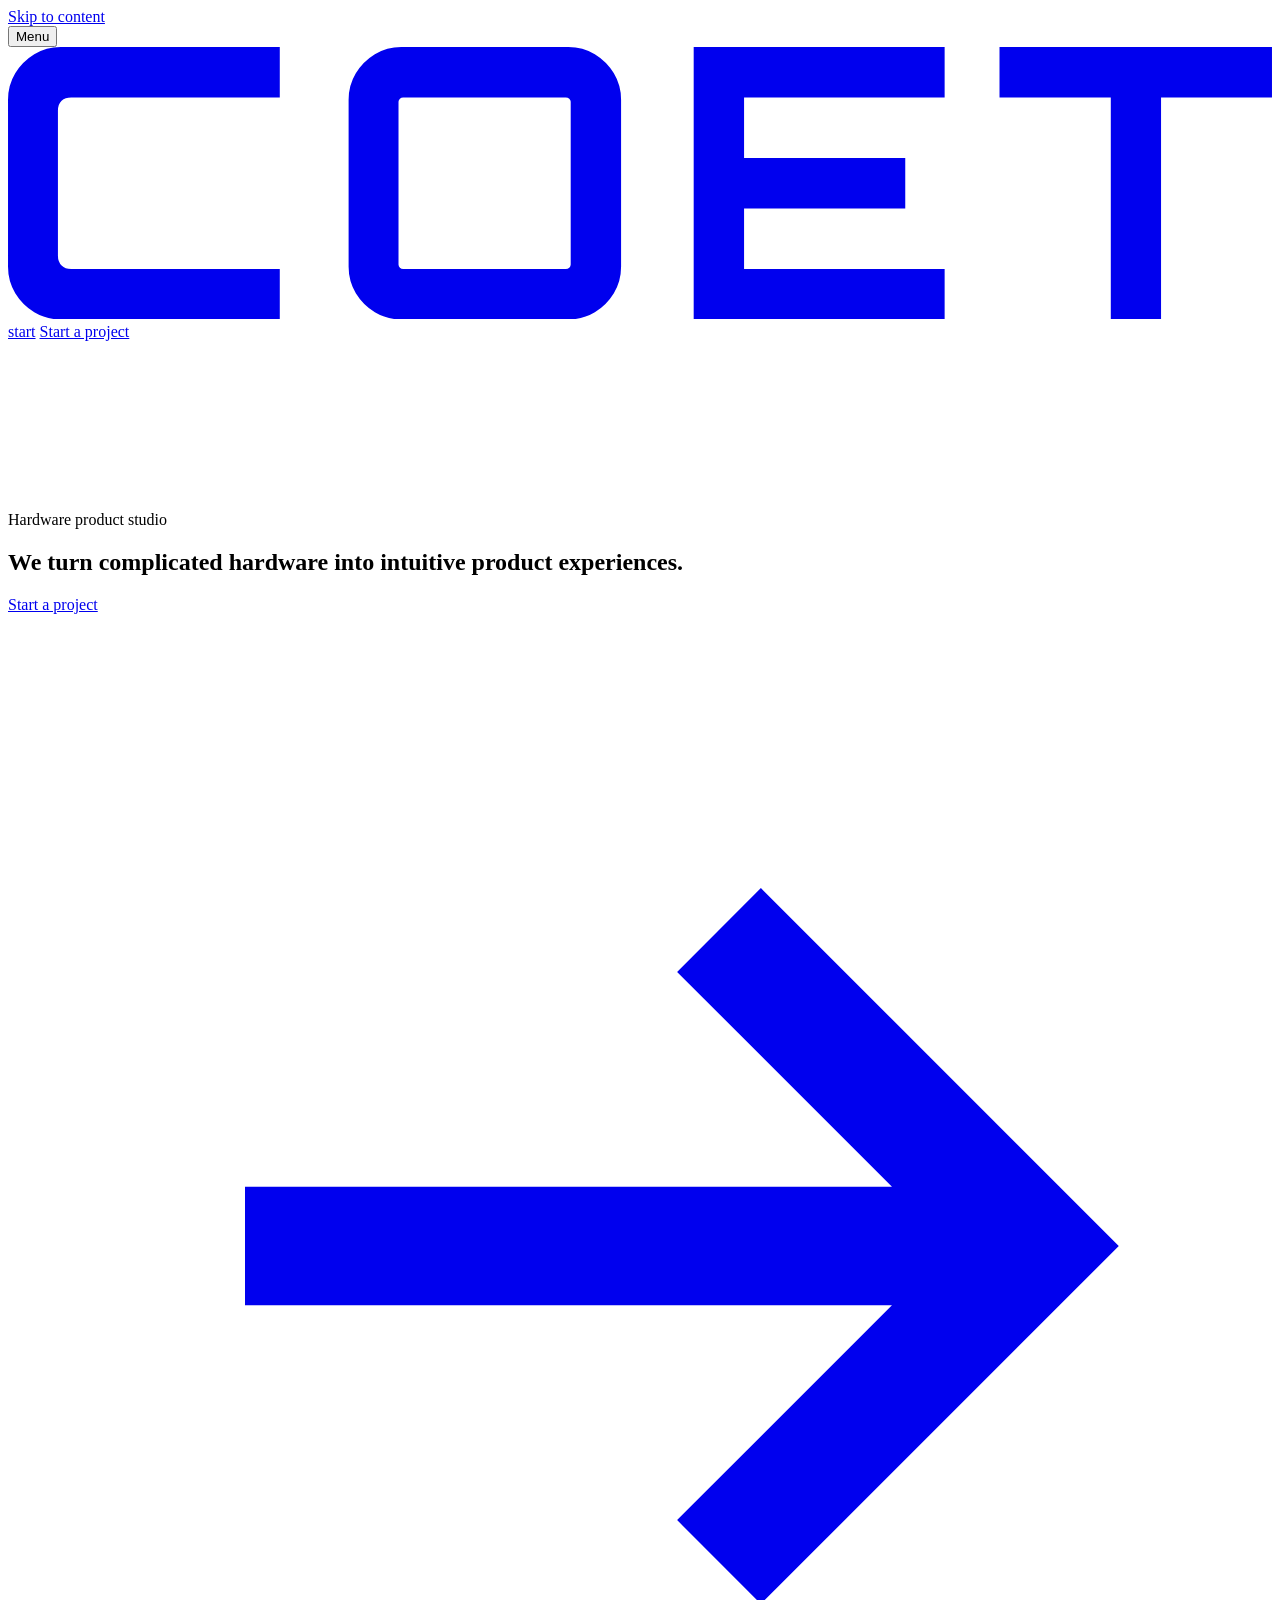
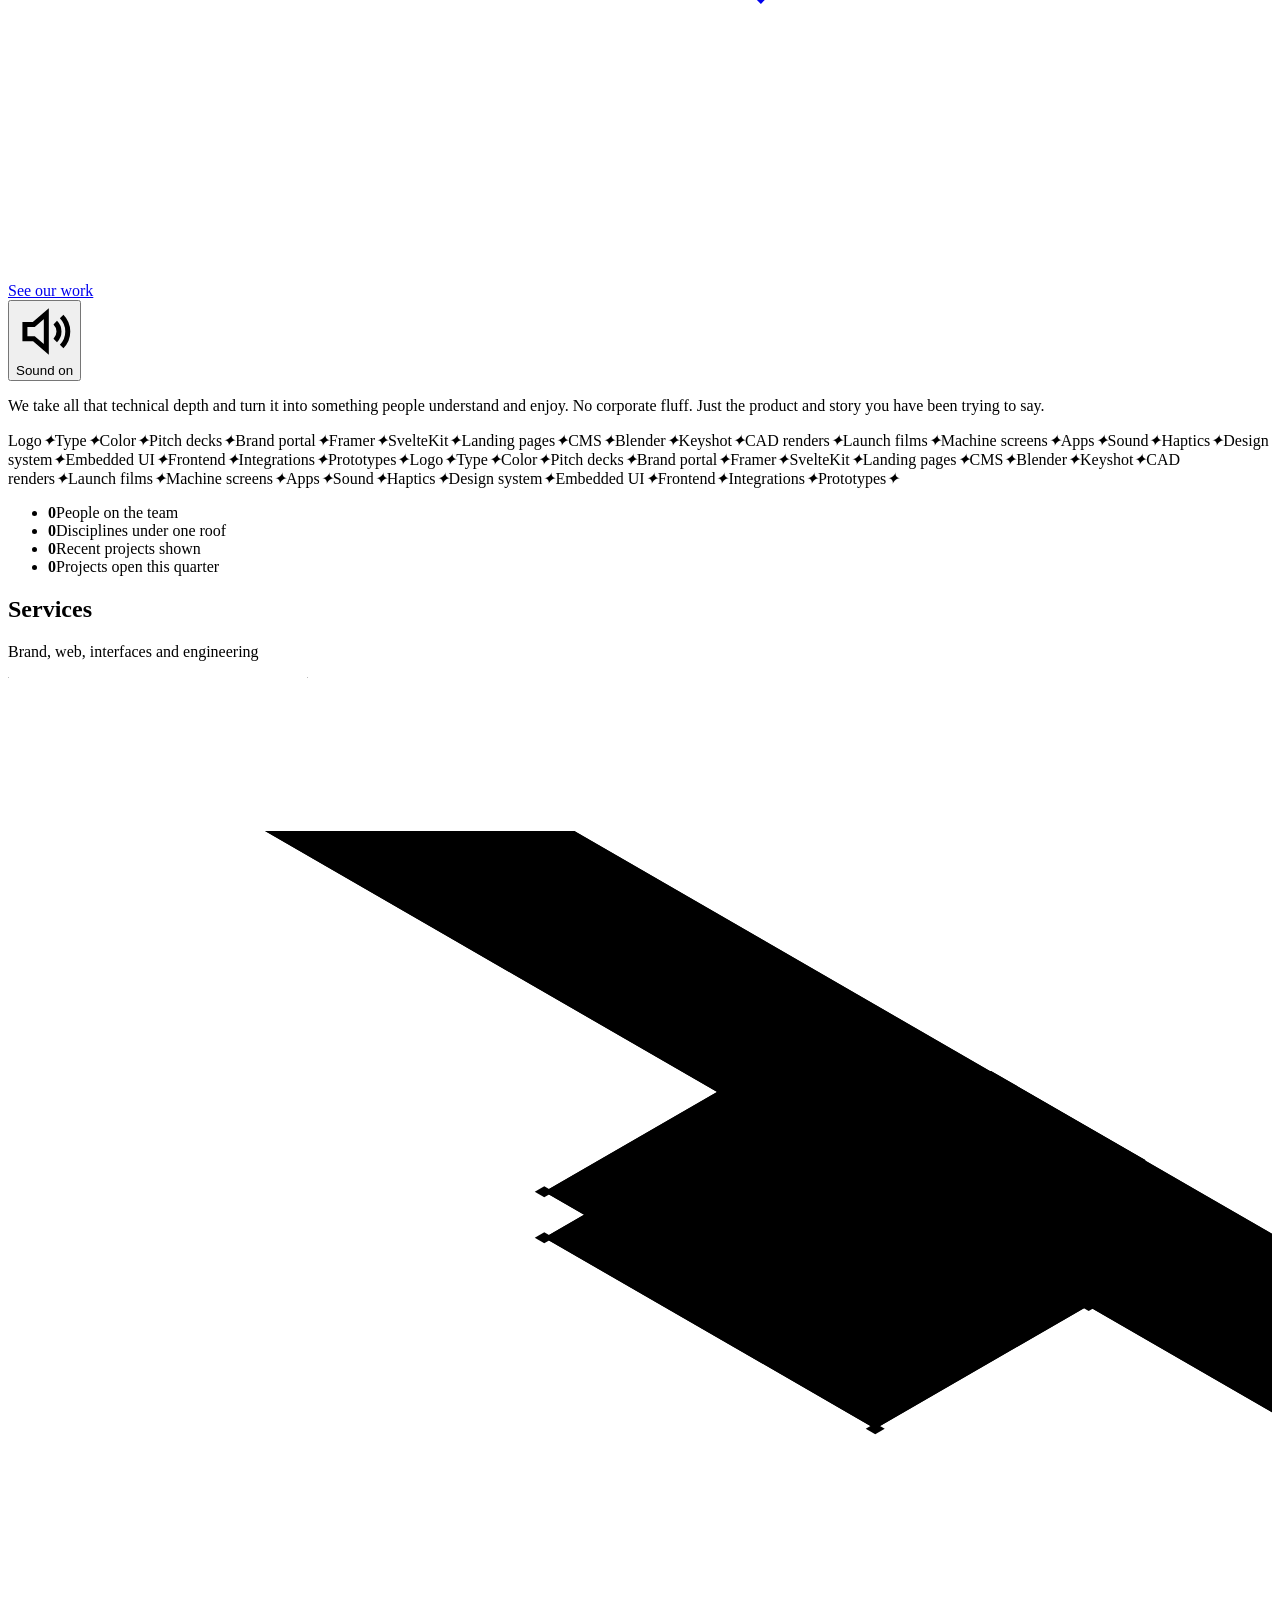
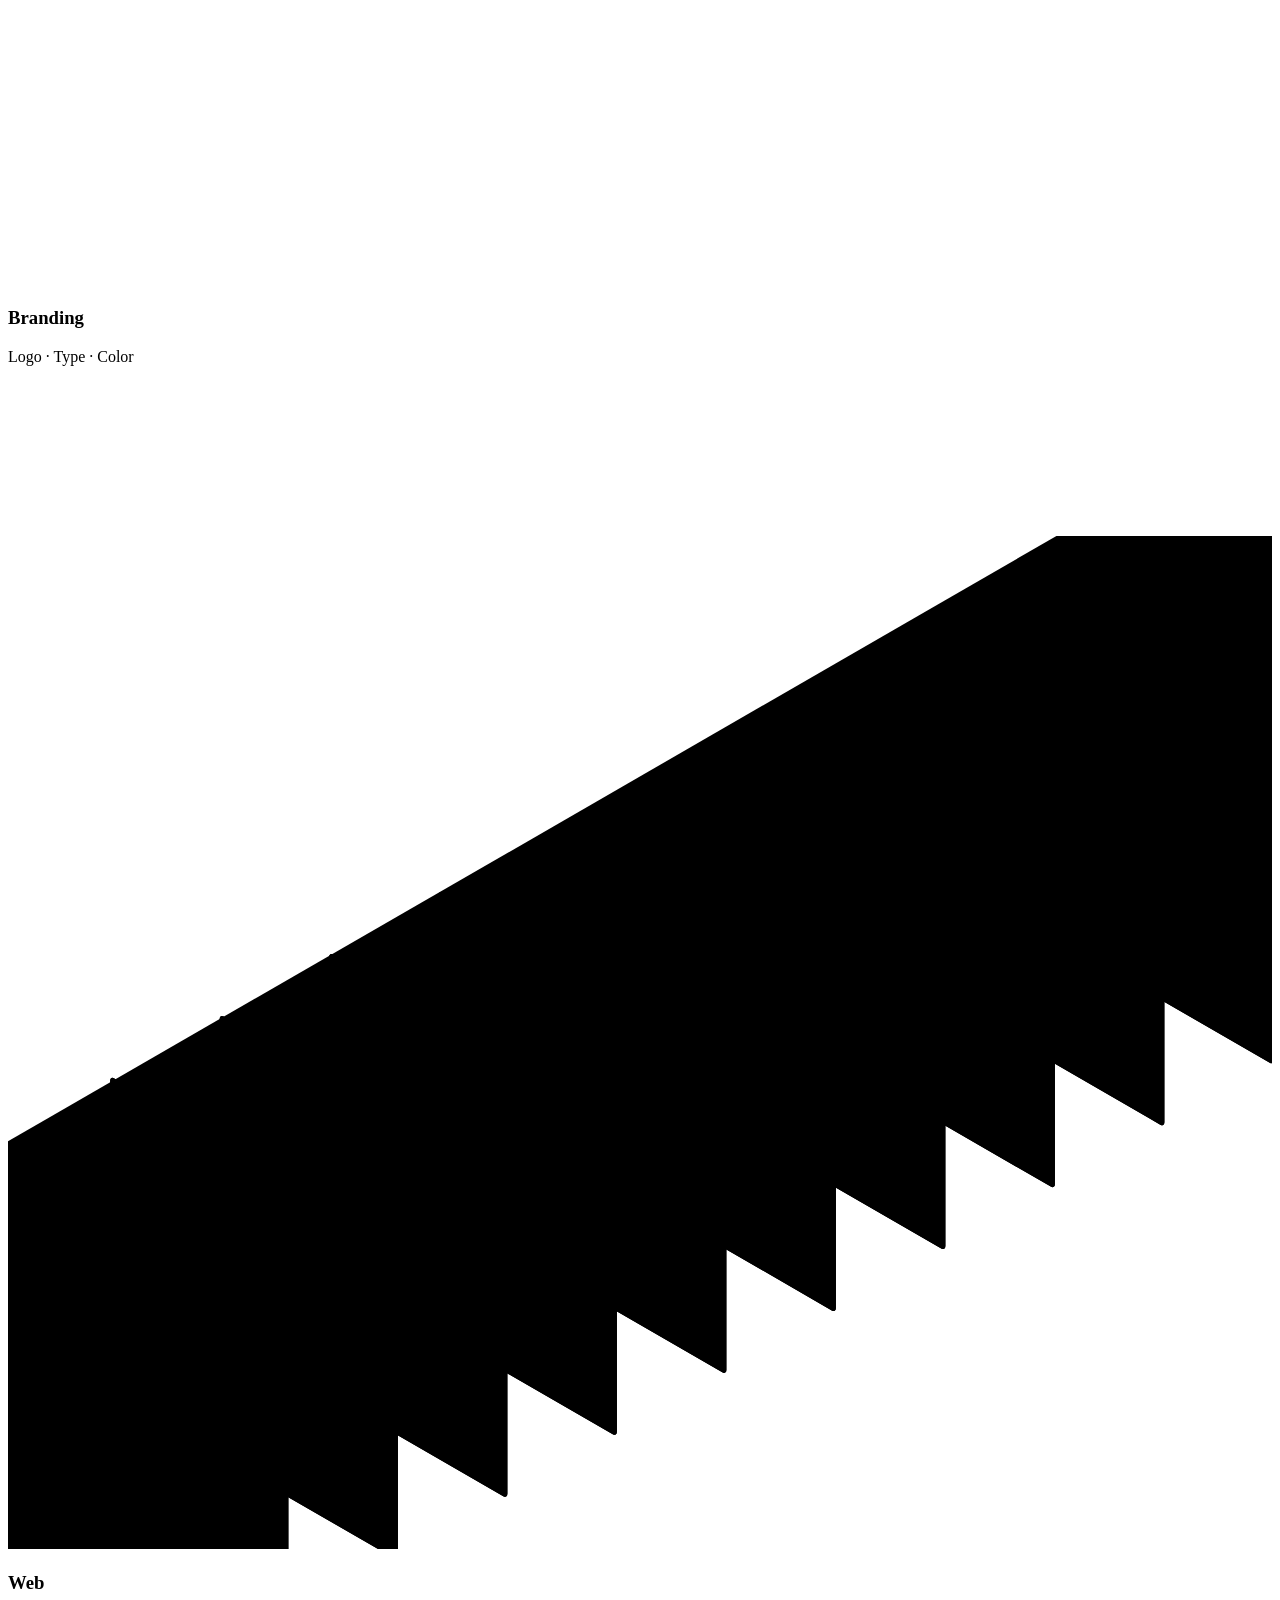
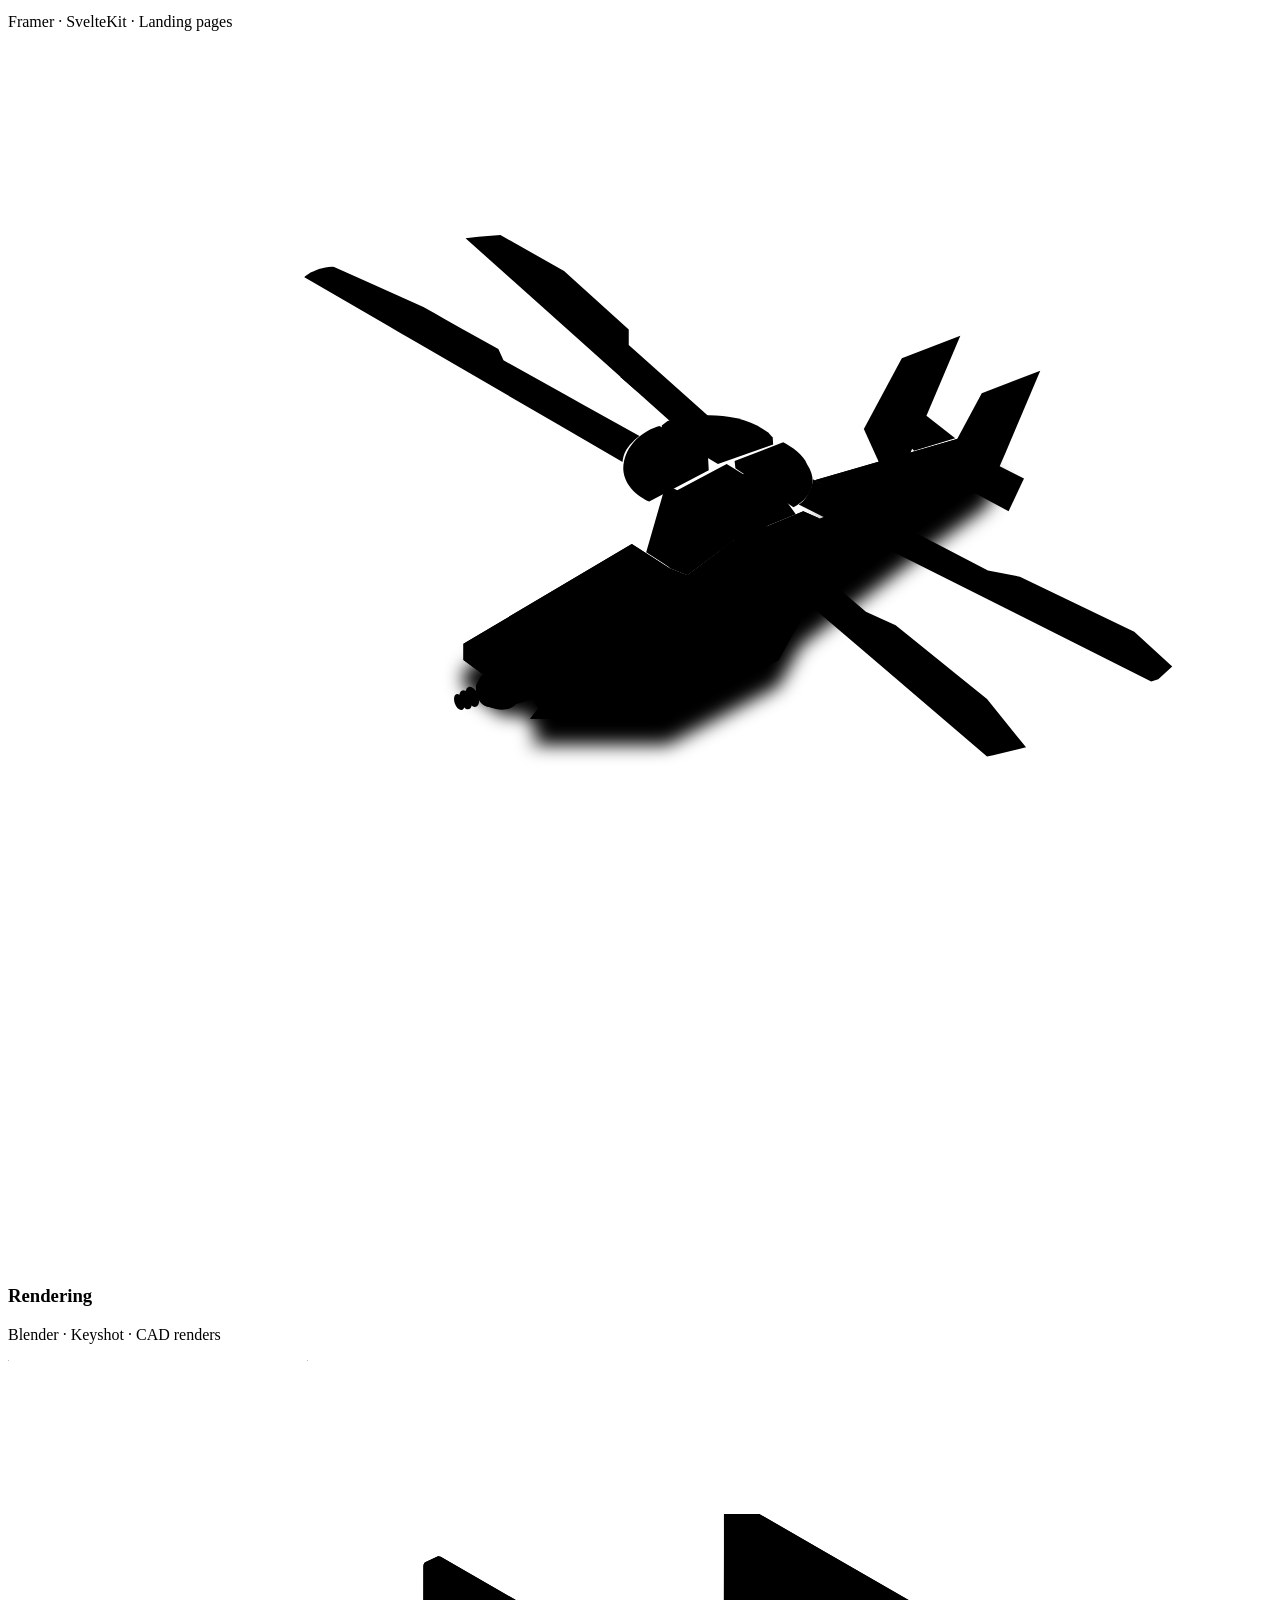
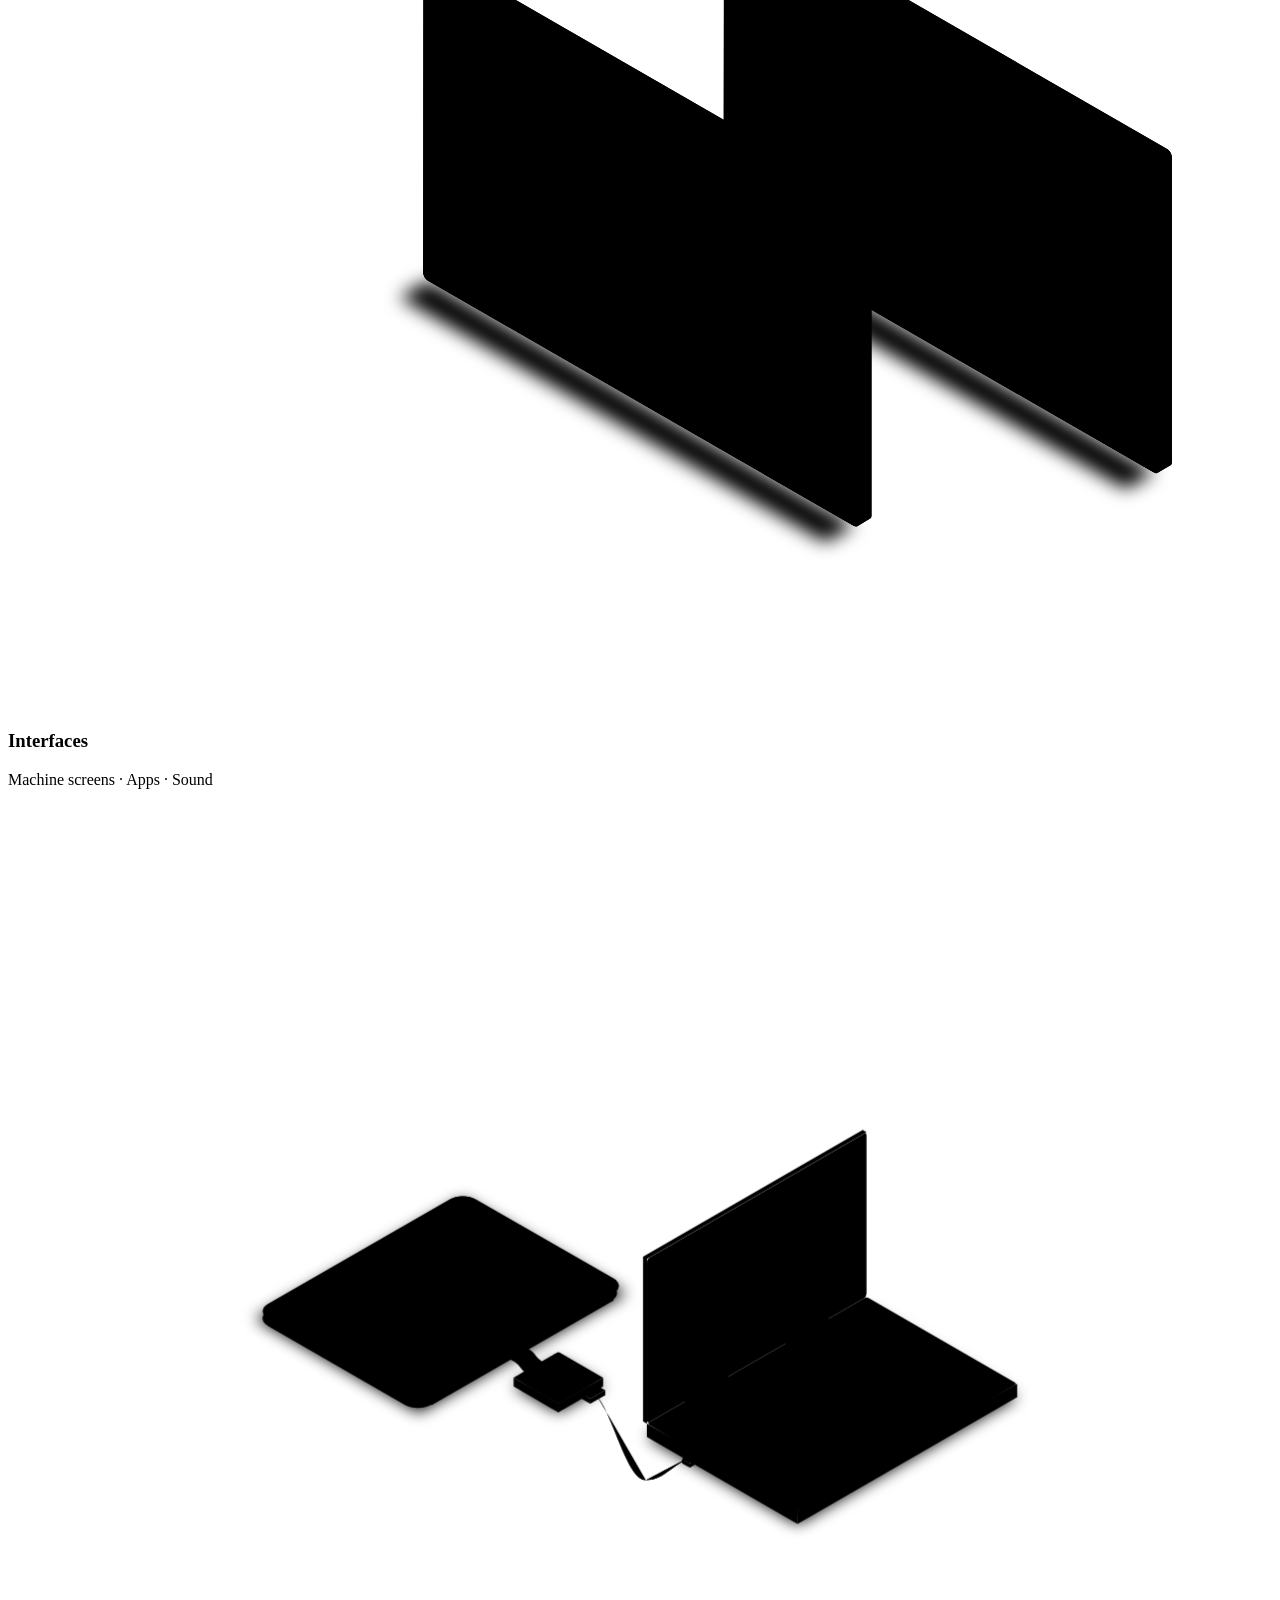
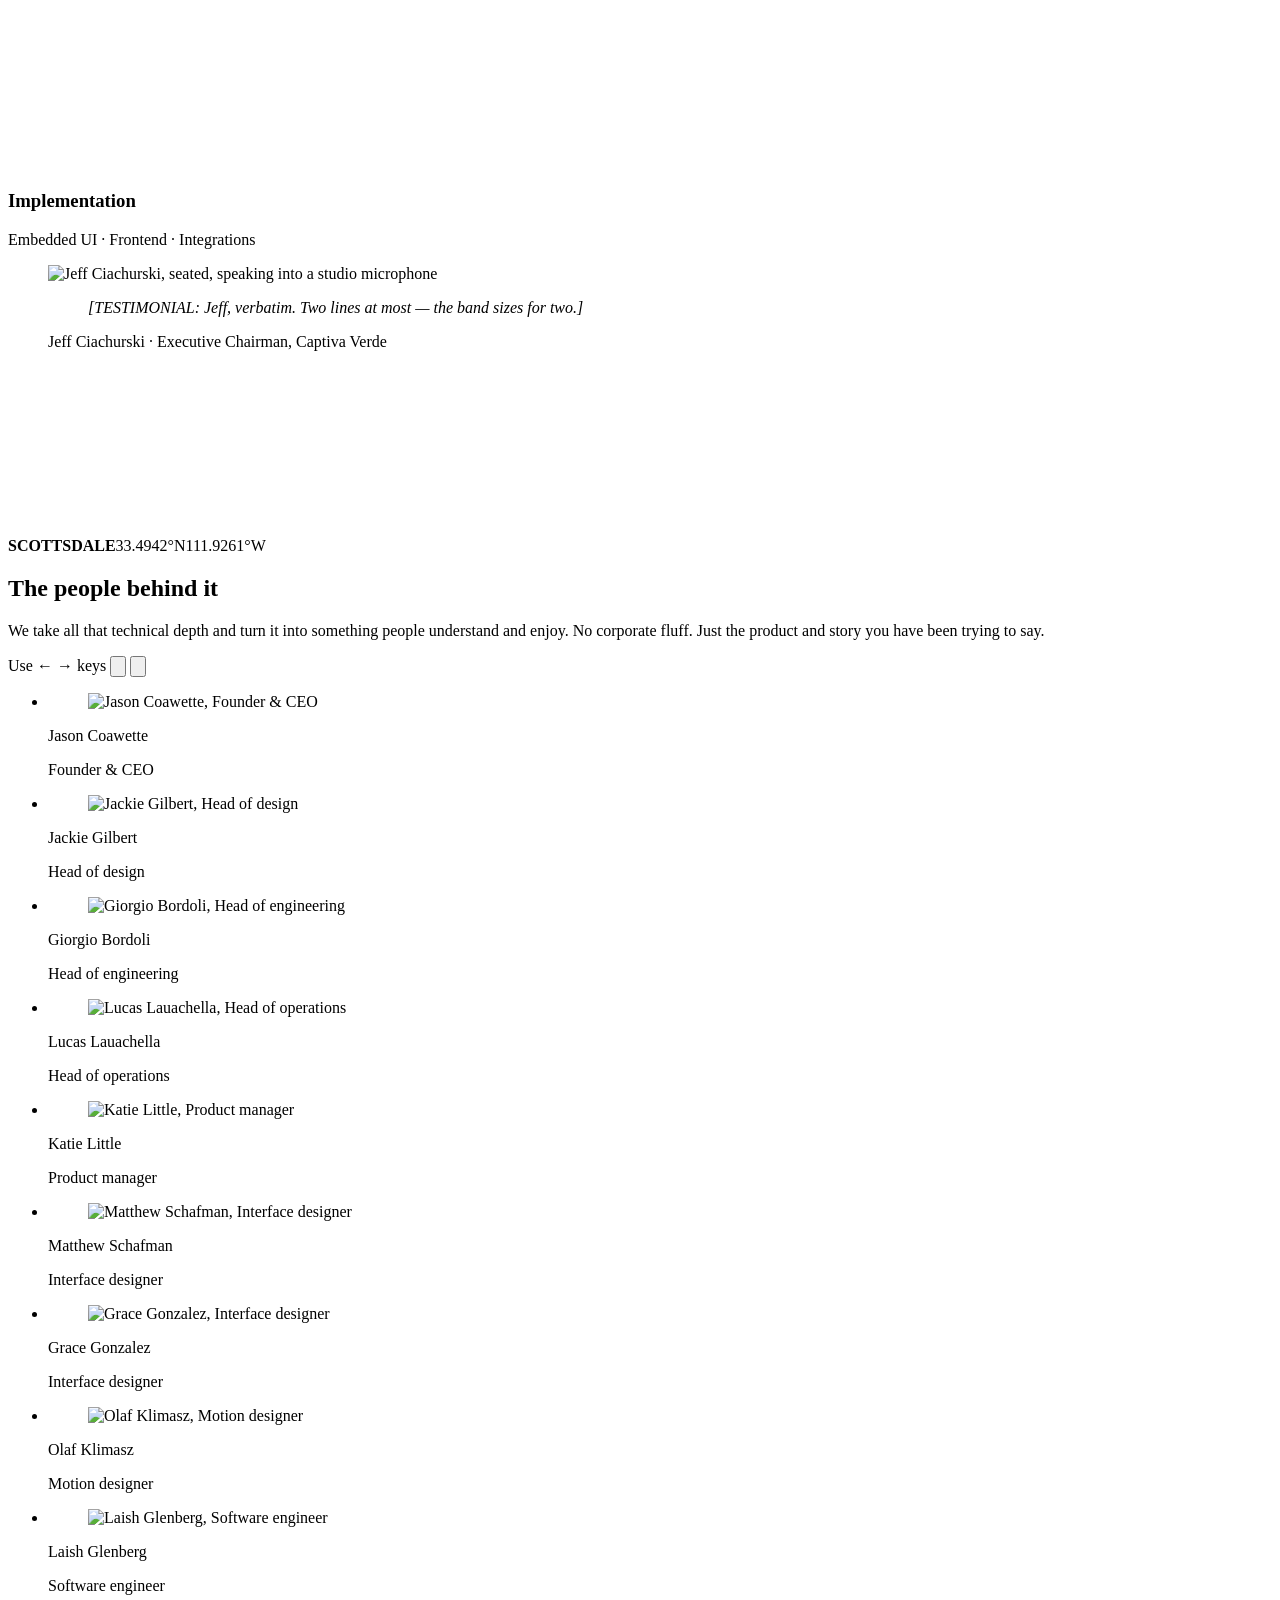
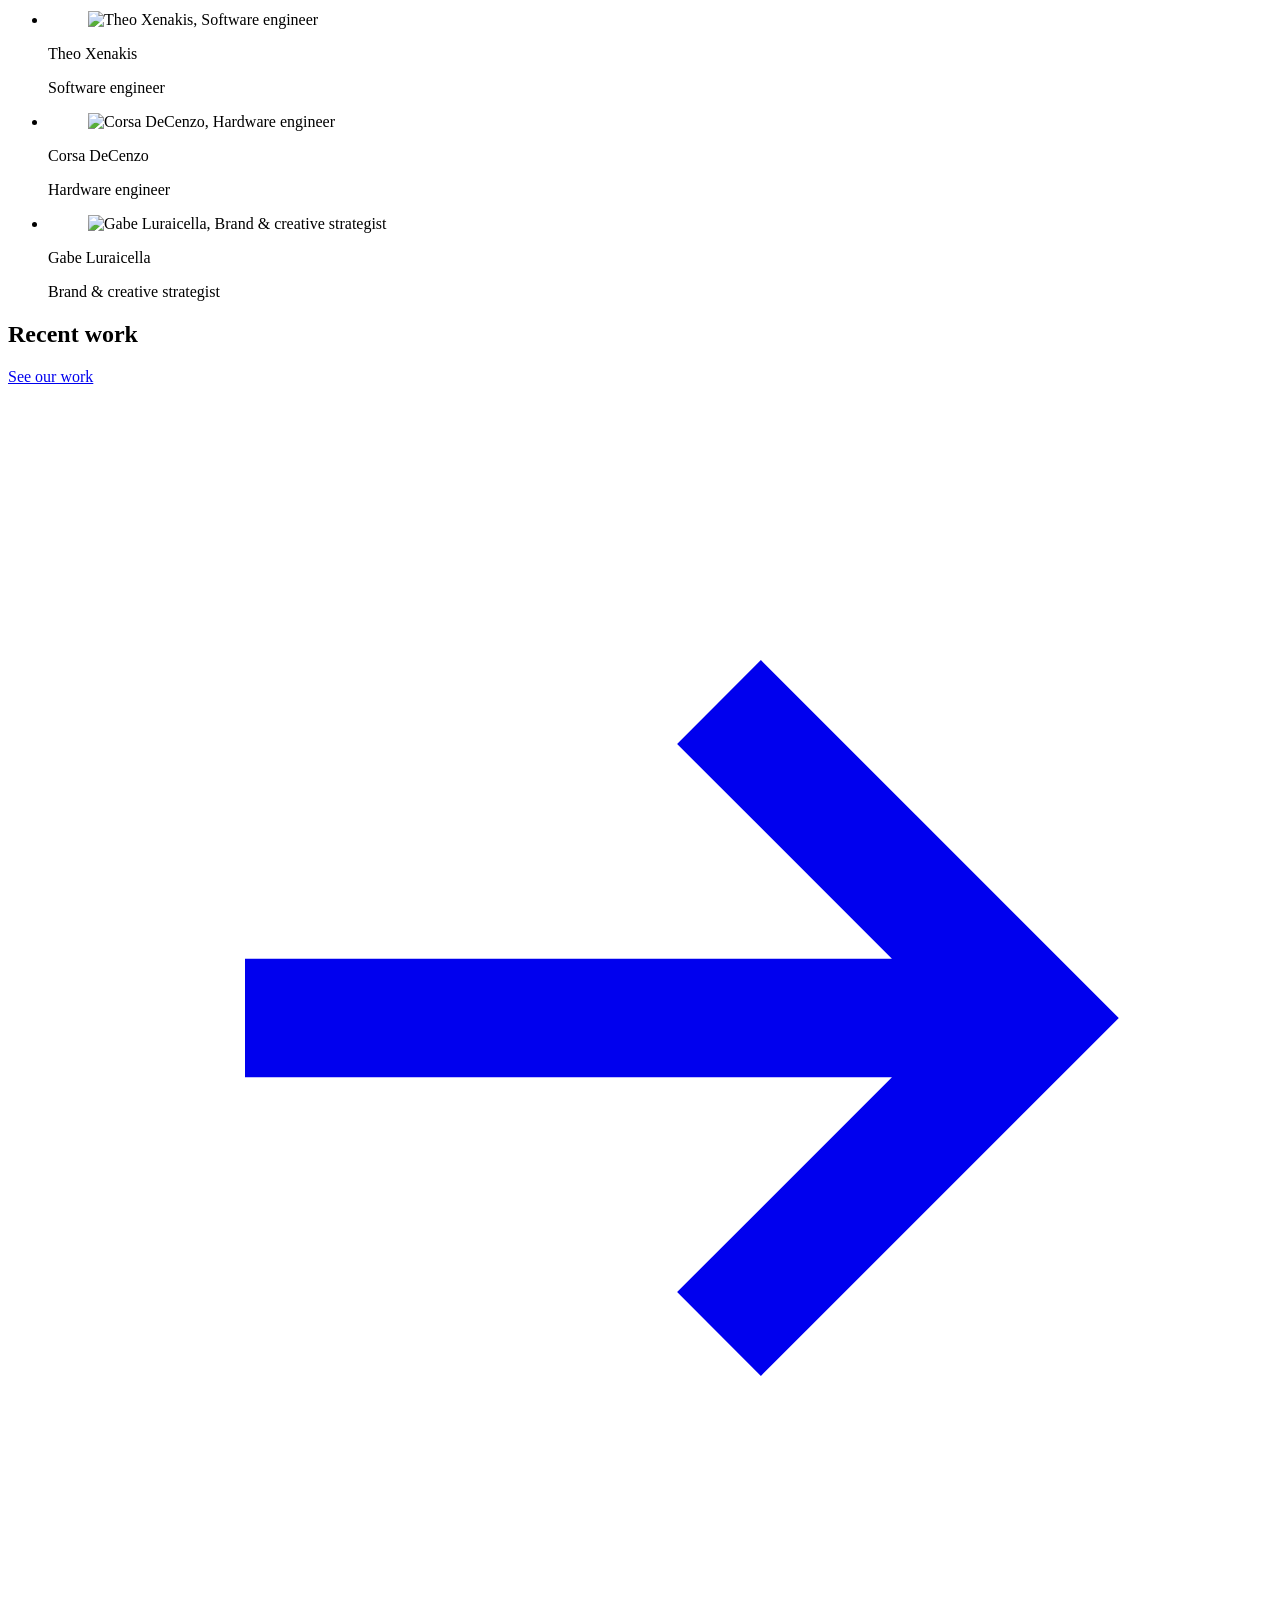
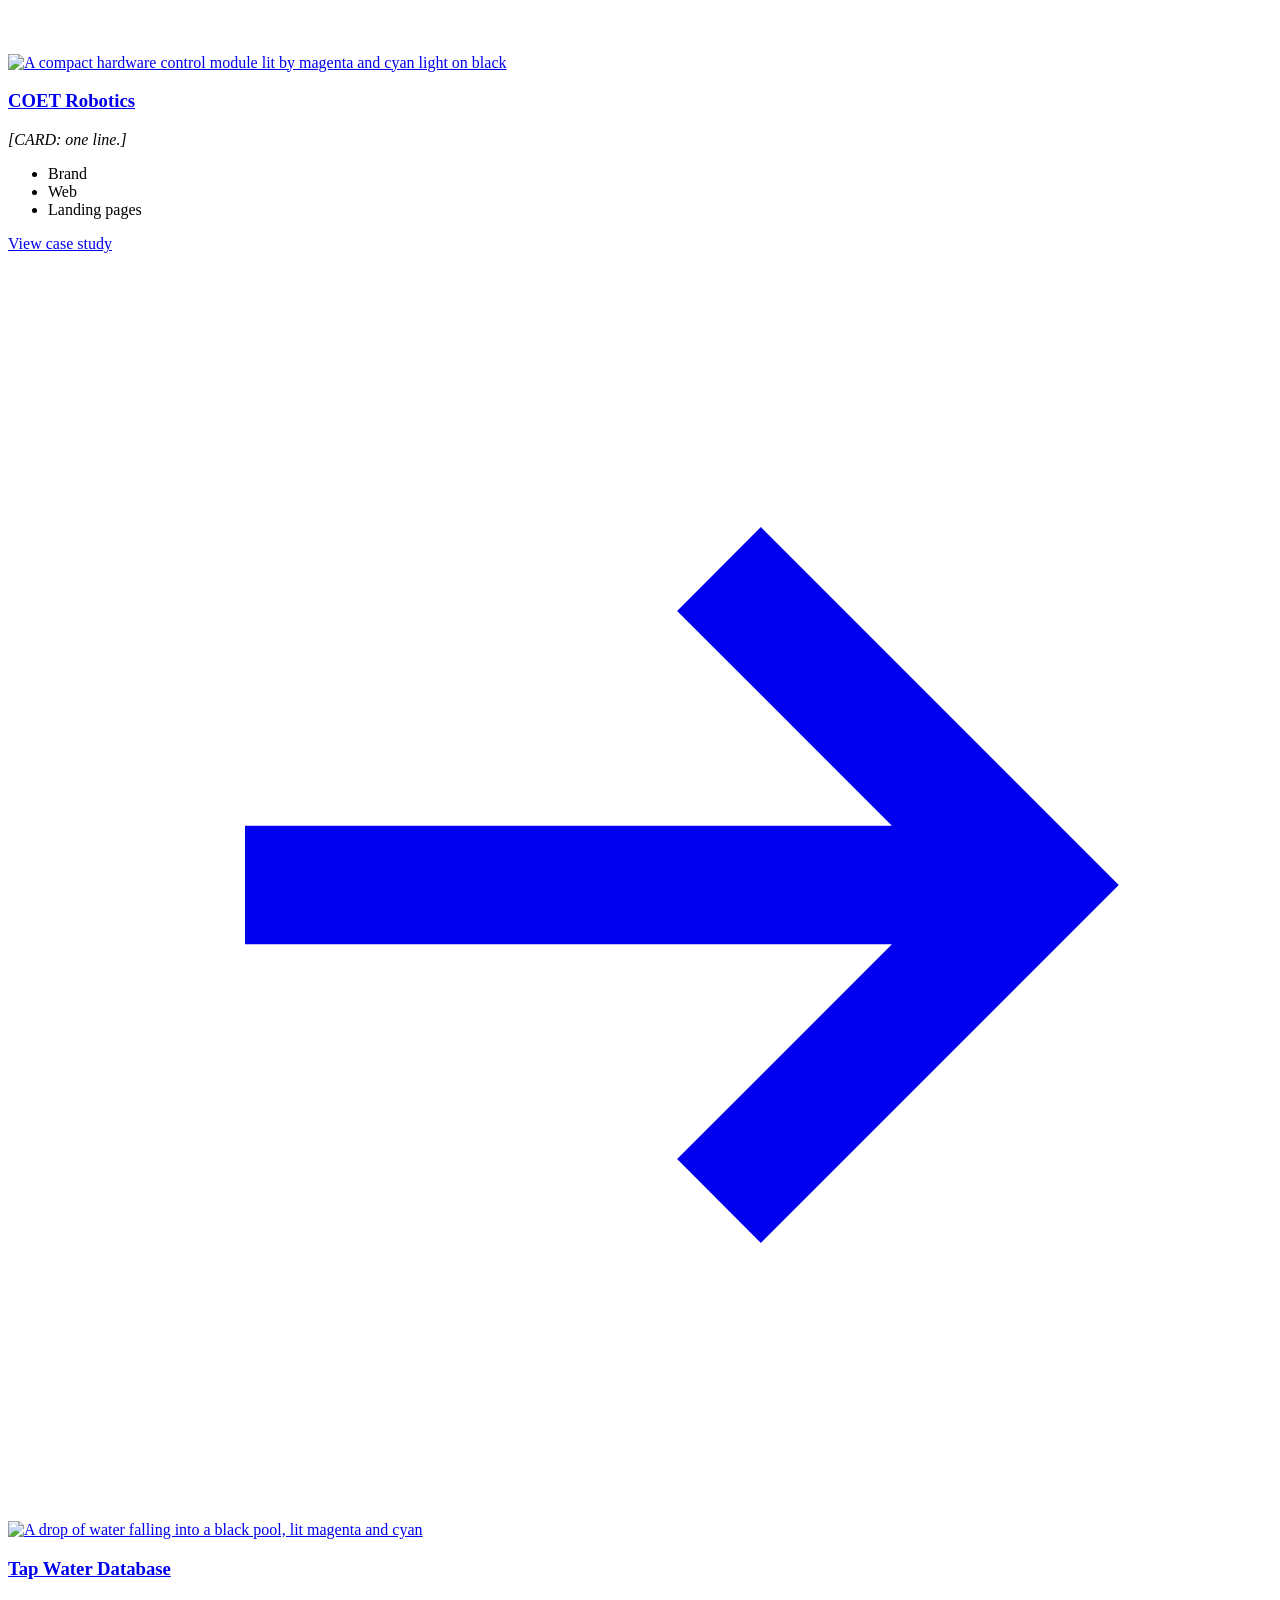
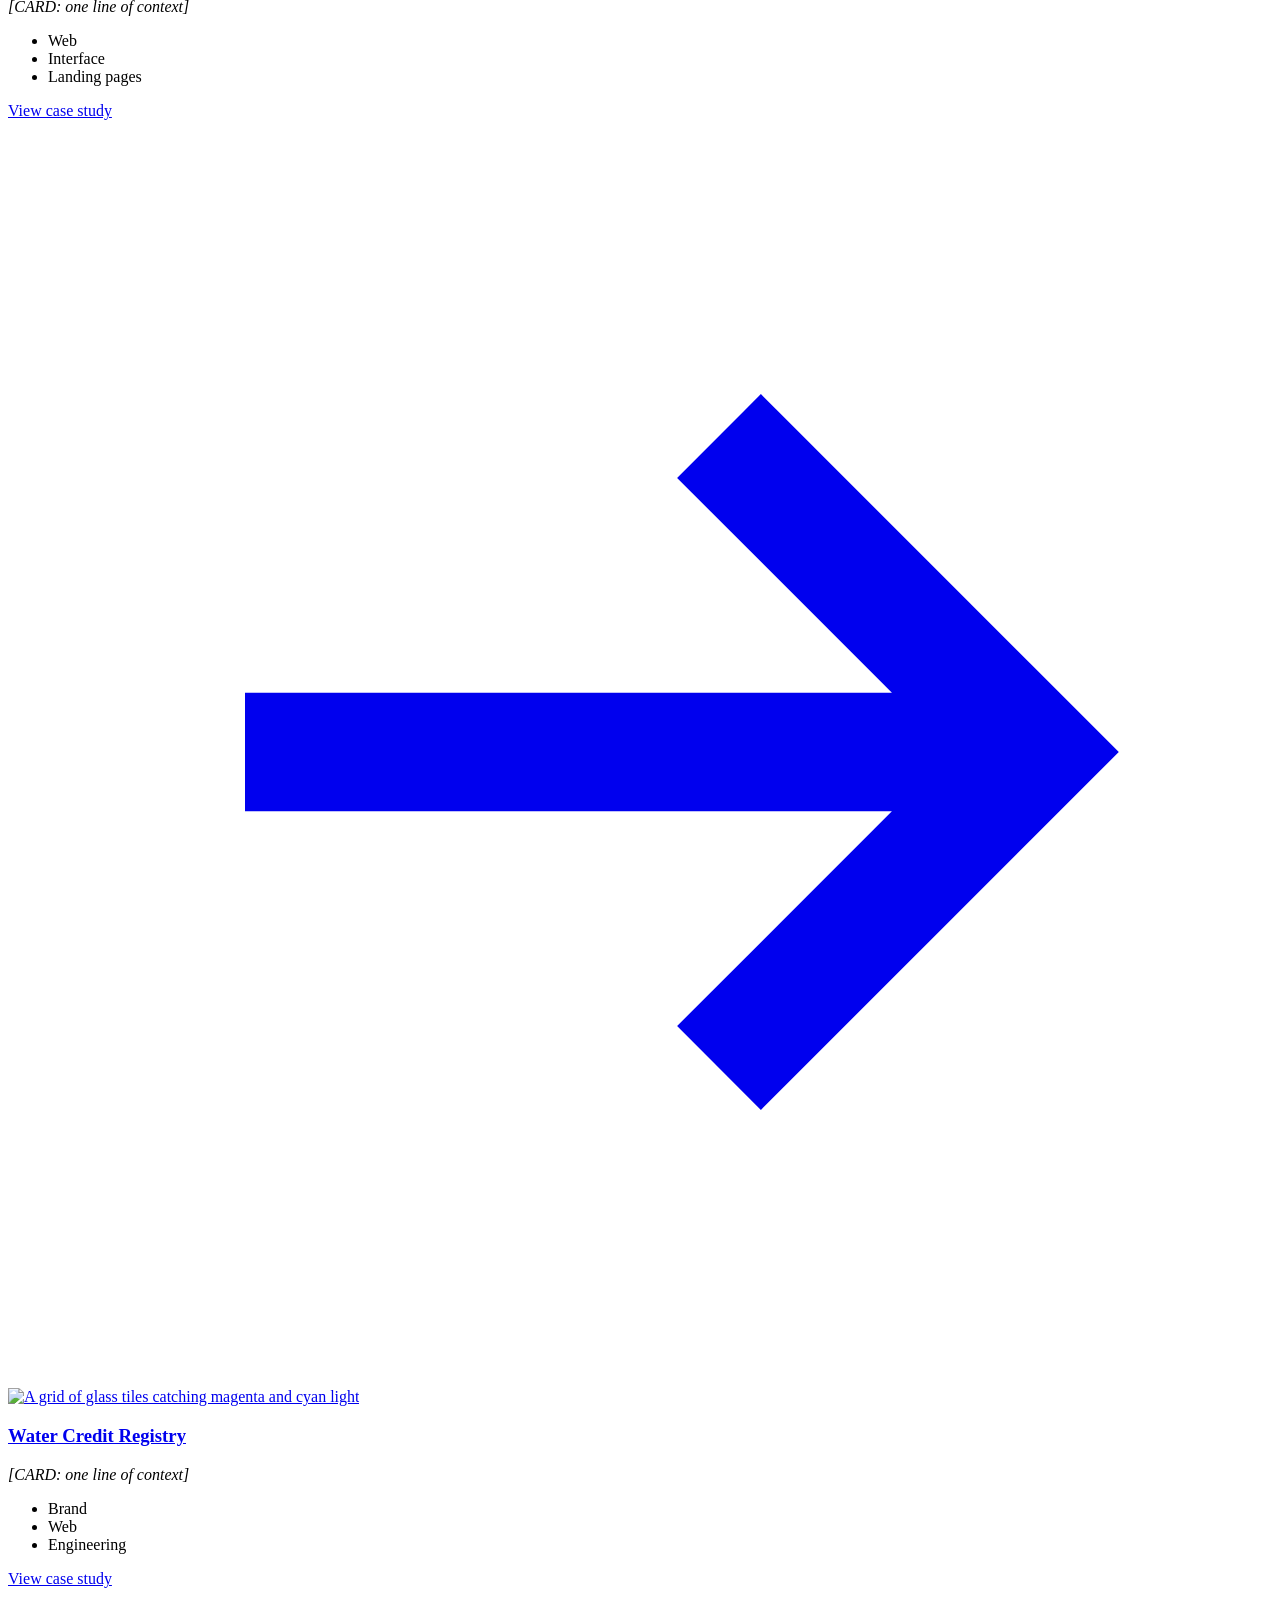
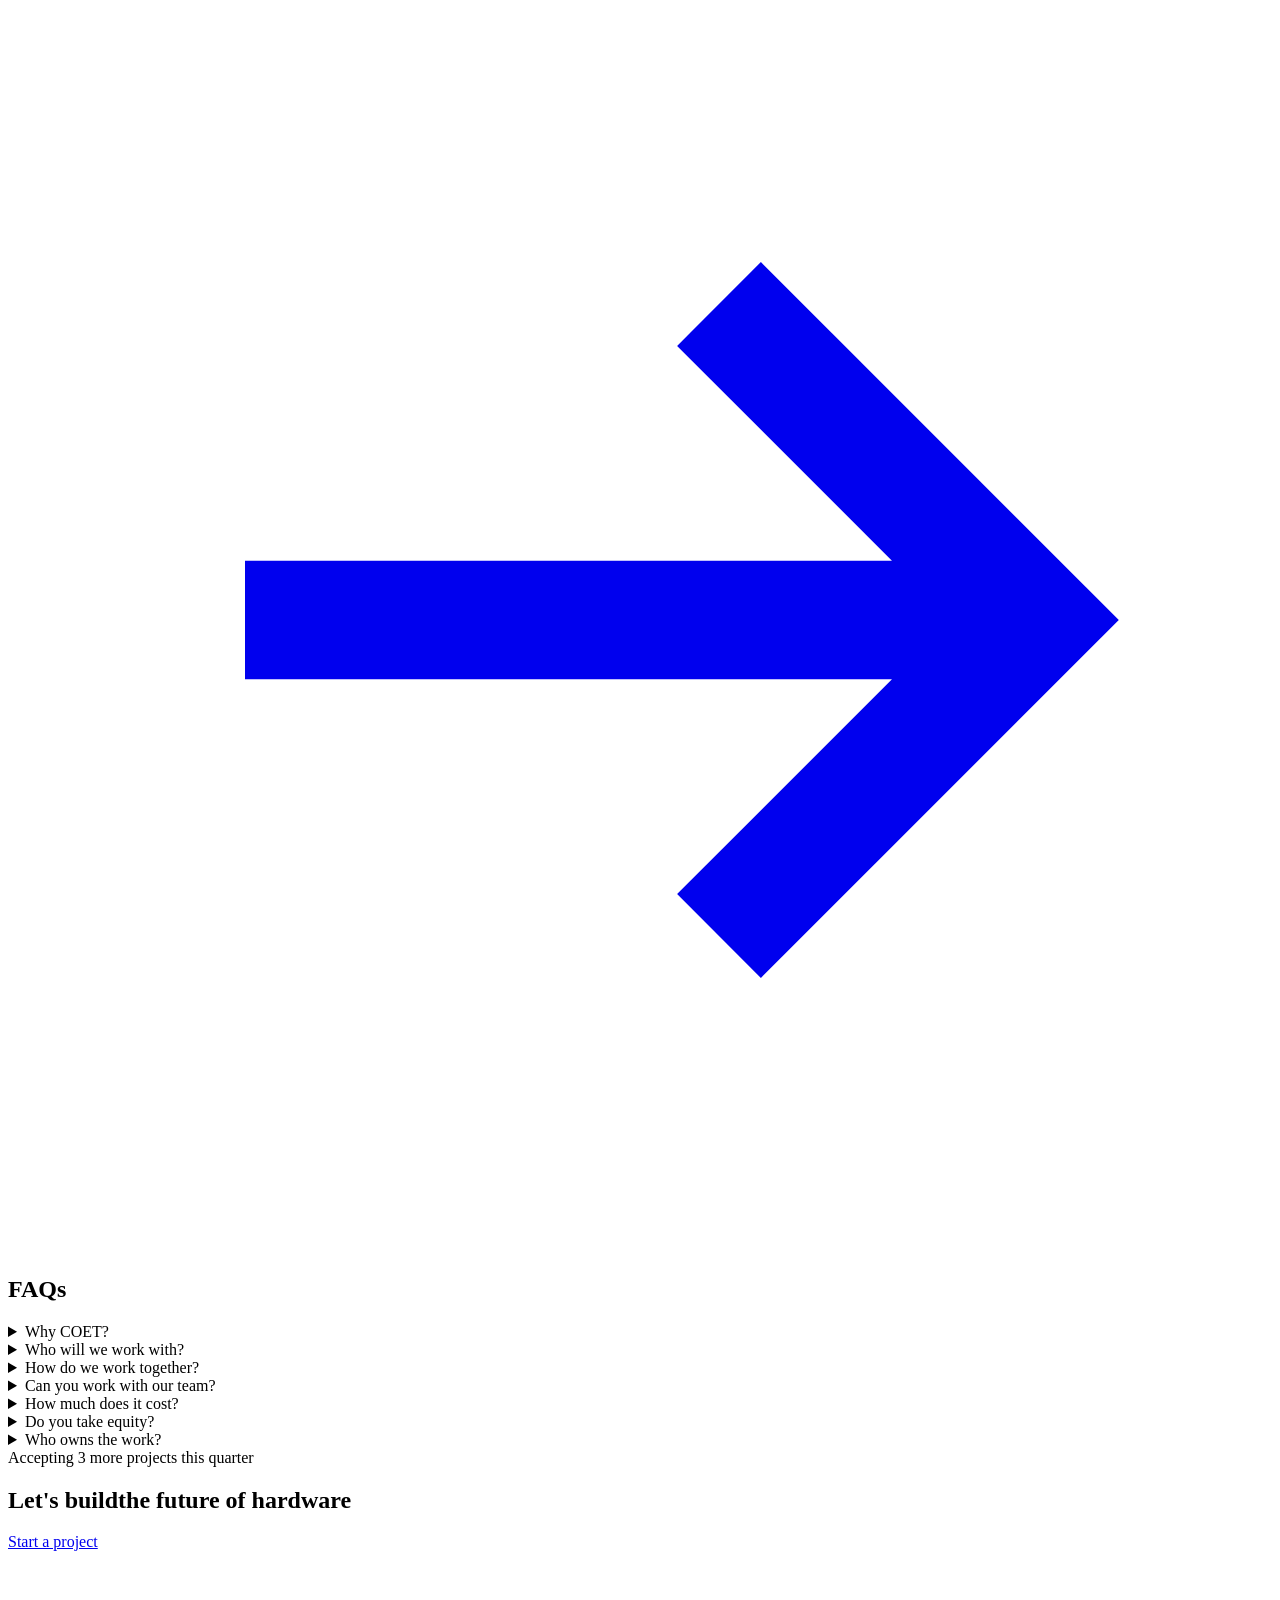
==== commit b40a048b: "Team globe restored (COET's coastlines, studios and arcs, redrawn dark); services tiles lose the hov" ====
--- a/index.html
+++ b/index.html
@@ -148,8 +148,11 @@
 
   <!-- 7 TEAM -->
   <section class="section team" id="team" data-sc-act="flow" aria-labelledby="team-title">
+    <!-- COET's own globe (original team__globe: their coastlines, their two studios and their arcs), redrawn for the dark page -->
+    <div class="team__globe" data-globe aria-hidden="true"><canvas></canvas>
+      <p class="team__studio"><b data-studio-name>SCOTTSDALE</b><span data-studio-lat>33.4942°N</span><span data-studio-lng>111.9261°W</span></p></div>
     <div class="wrap head head--split" data-sc-in>
-      <div><h2 id="team-title" class="sc-display h2" data-words-in>The people behind it</h2><p class="lede">We take all that technical depth and turn it into something people understand and enjoy. No corporate fluff. Just the product and story you have been trying to say.</p></div>
+      <div><h2 id="team-title" class="sc-display h2" data-words-in>The people <span class="grad">behind it</span></h2><p class="lede">We take all that technical depth and turn it into something people understand and enjoy. No corporate fluff. Just the product and story you have been trying to say.</p></div>
       <div class="team__controls">
         <span class="team__hint">Use ← → keys</span>
         <button type="button" class="icon-btn" data-rail-prev aria-label="Previous team members"><svg viewBox="0 0 16 16" fill="none" stroke="currentColor" stroke-width="1.5" aria-hidden="true"><path d="M13 8H3M7 4L3 8l4 4"/></svg></button>
@@ -250,6 +253,7 @@
 </main>
 <script src="/coet-redesign/assets/sc/scrollcraft.js"></script>
 <script src="/coet-redesign/assets/coet.js"></script>
+<script src="/coet-redesign/assets/globe.js"></script>
 <elevenlabs-convai agent-id="agent_6101m4vr8w9mfy6a4s5d77d7d6je" avatar-orb-color-1="#ff3d9a" avatar-orb-color-2="#2de2ff"></elevenlabs-convai>
 <script src="https://unpkg.com/@elevenlabs/convai-widget-embed@0.18.2" async type="text/javascript"></script>
 <p class="pages-note">Redesign preview, not the official COET site. The live site is <a href="https://coetsystems.com">coetsystems.com</a>.</p>
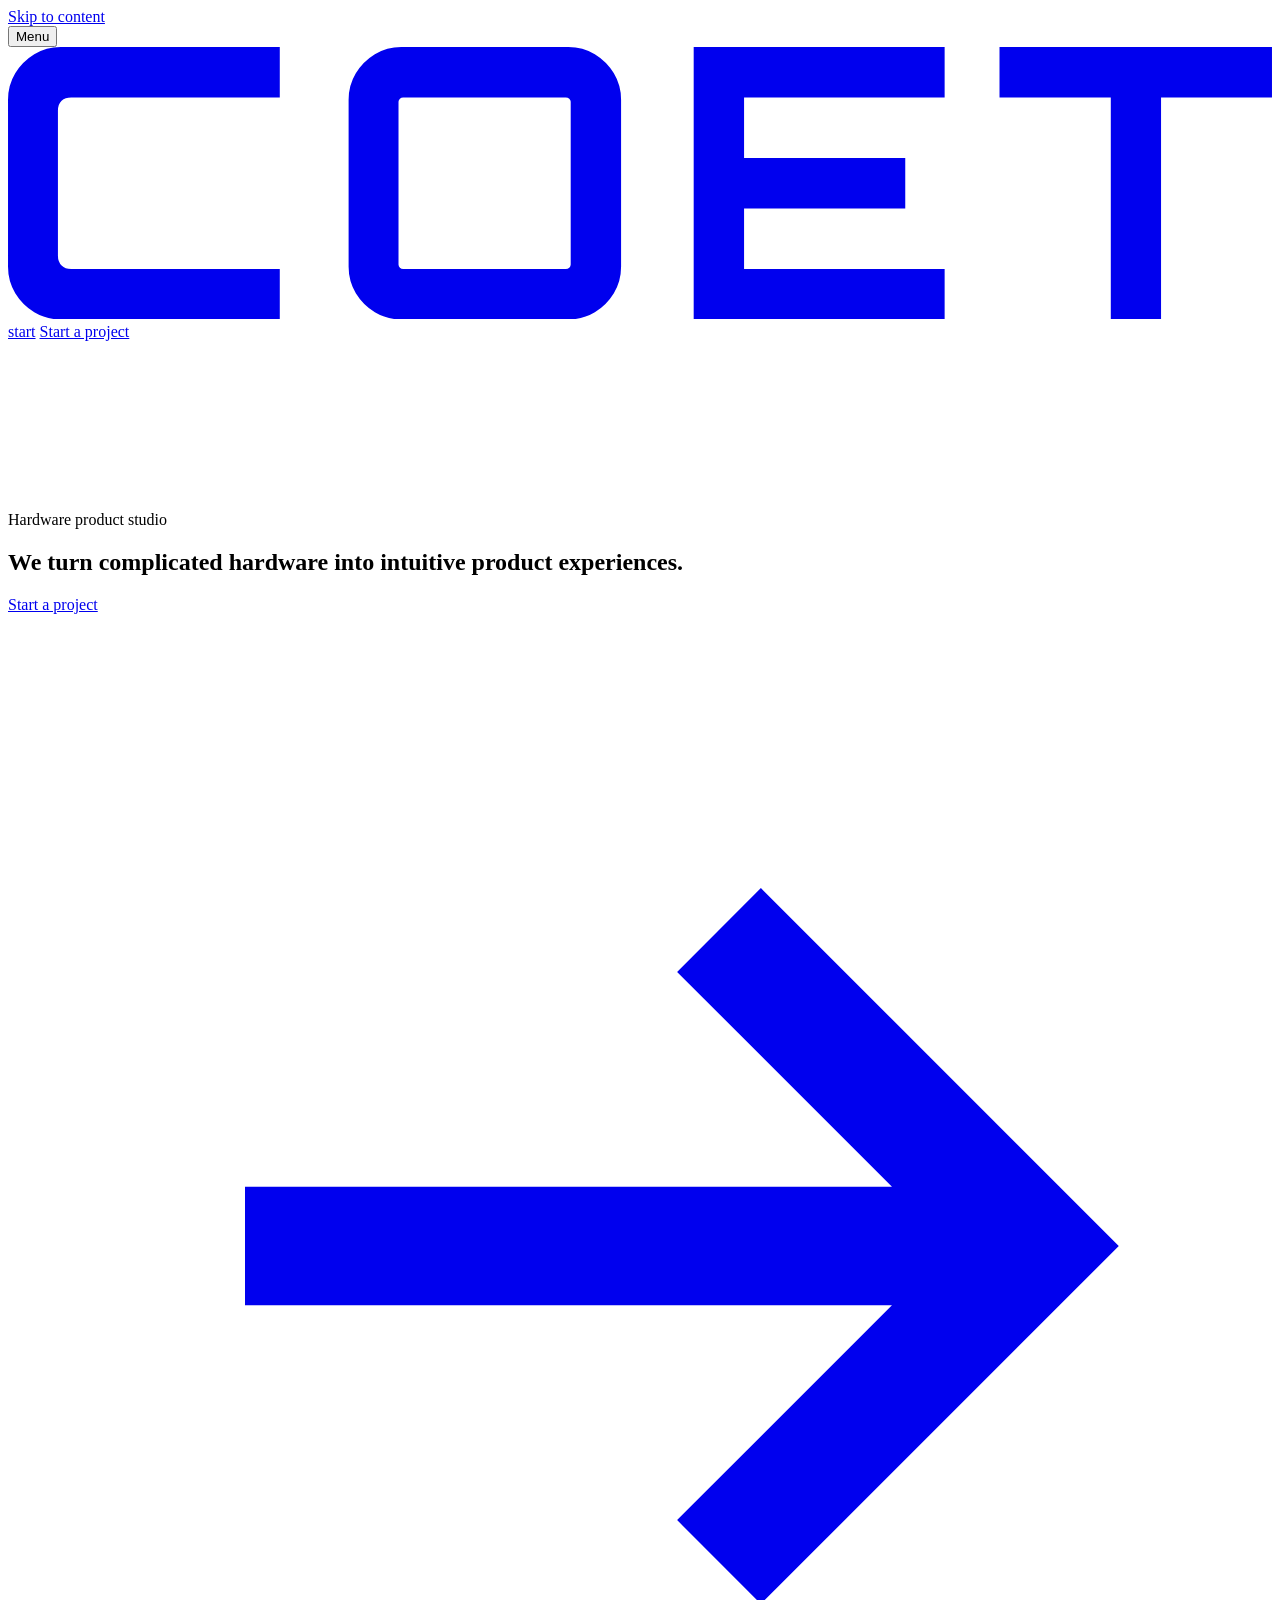
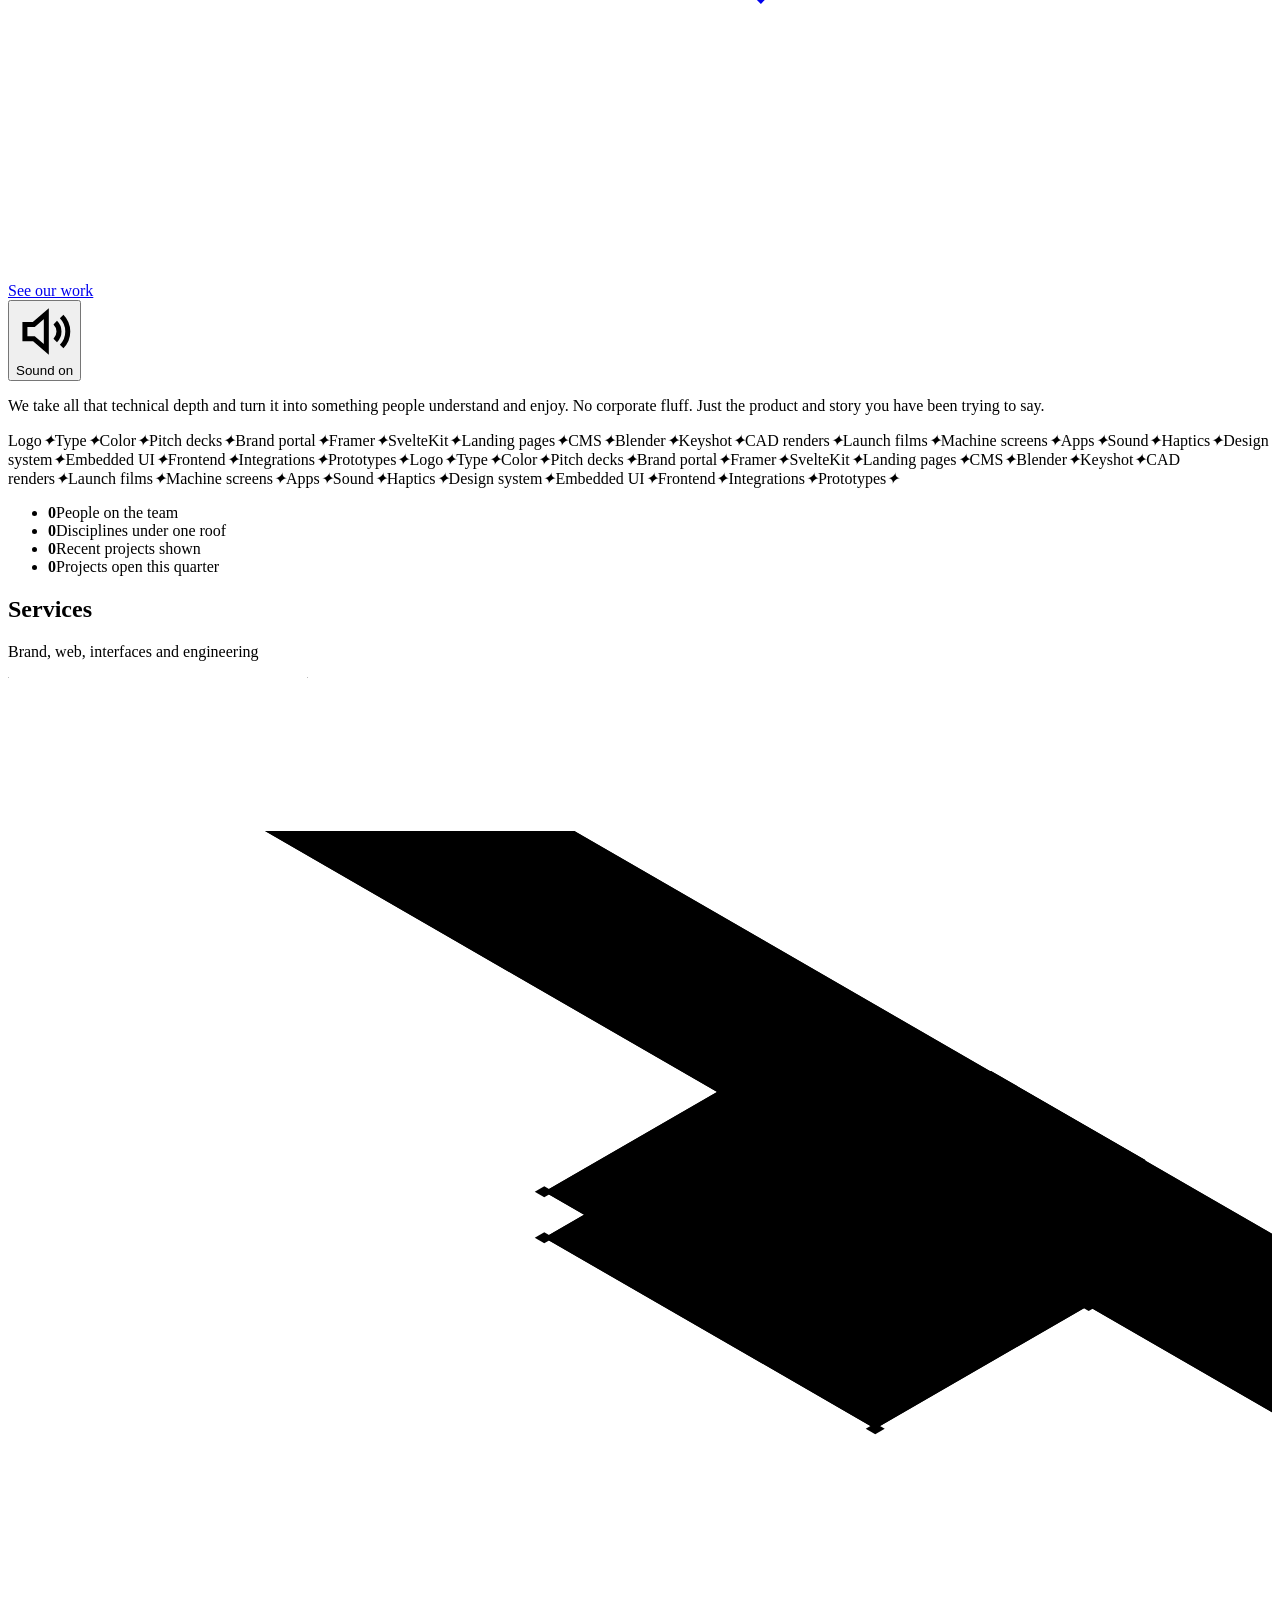
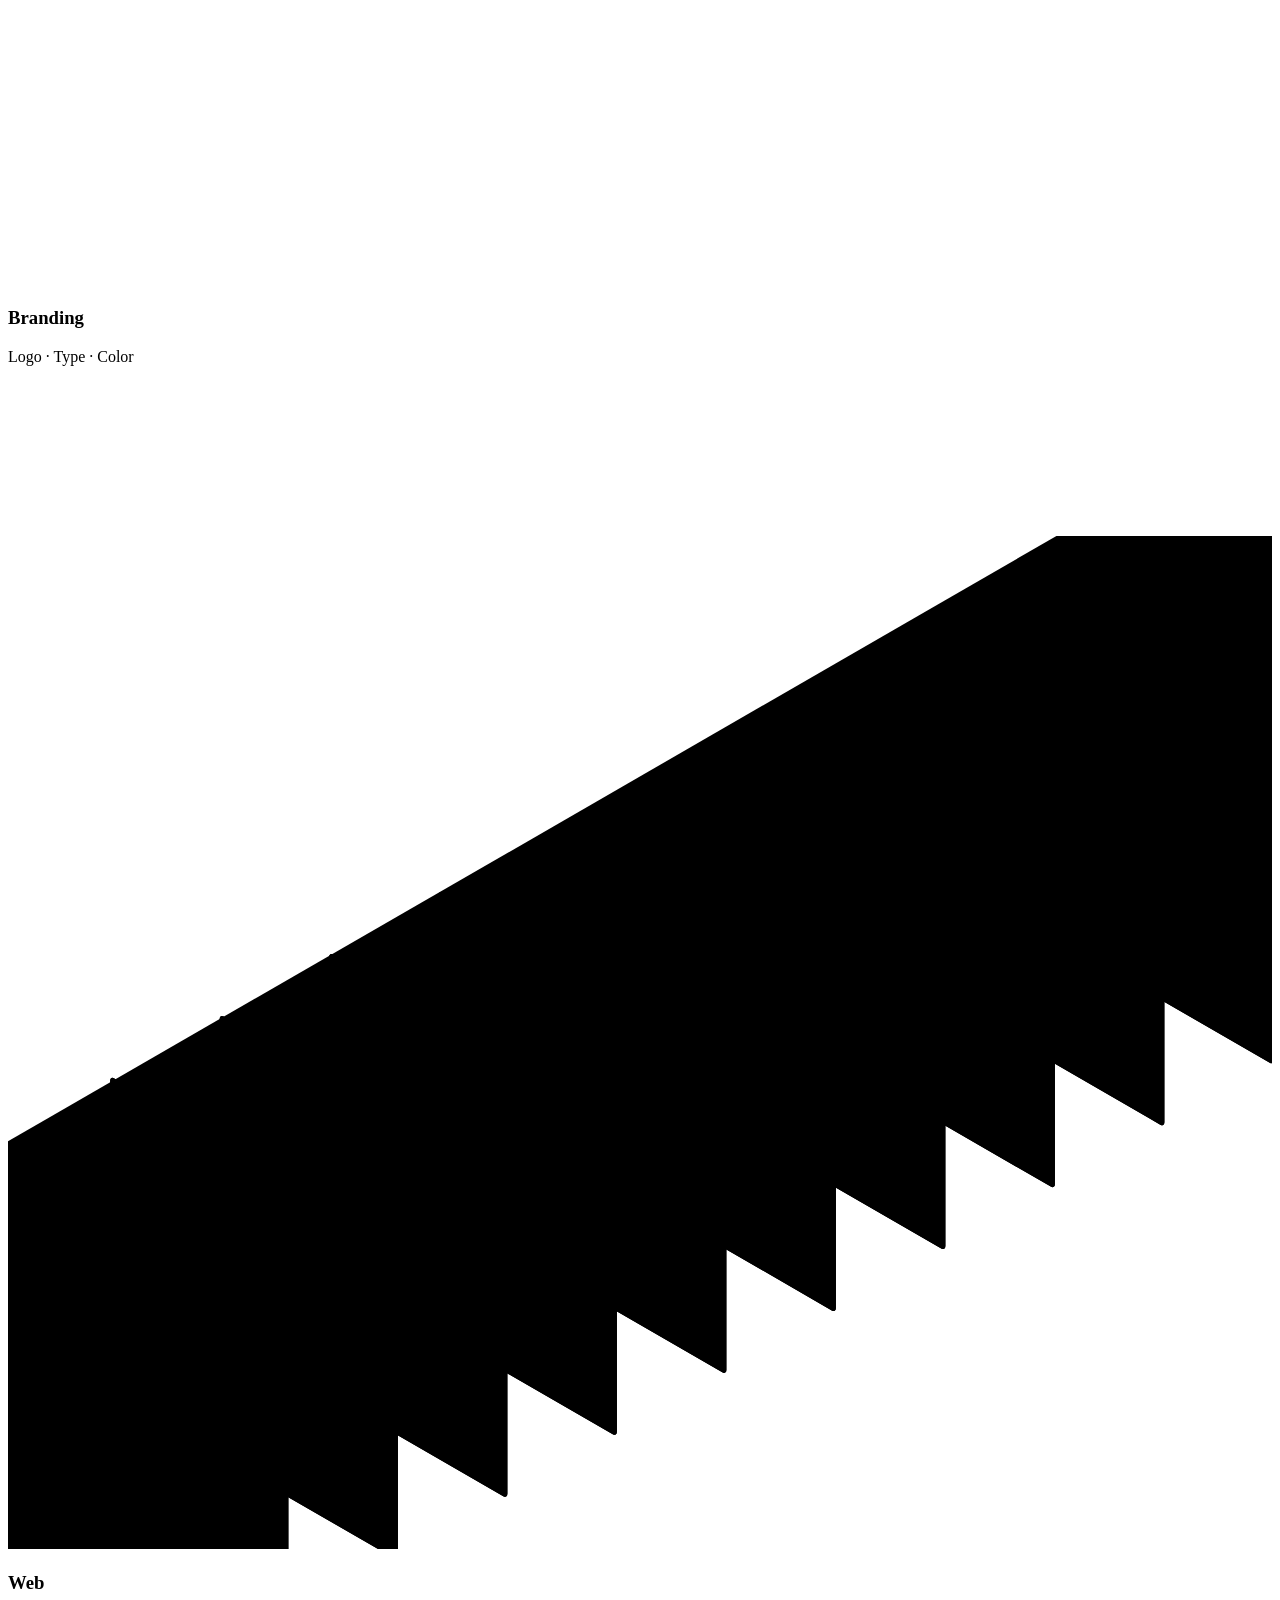
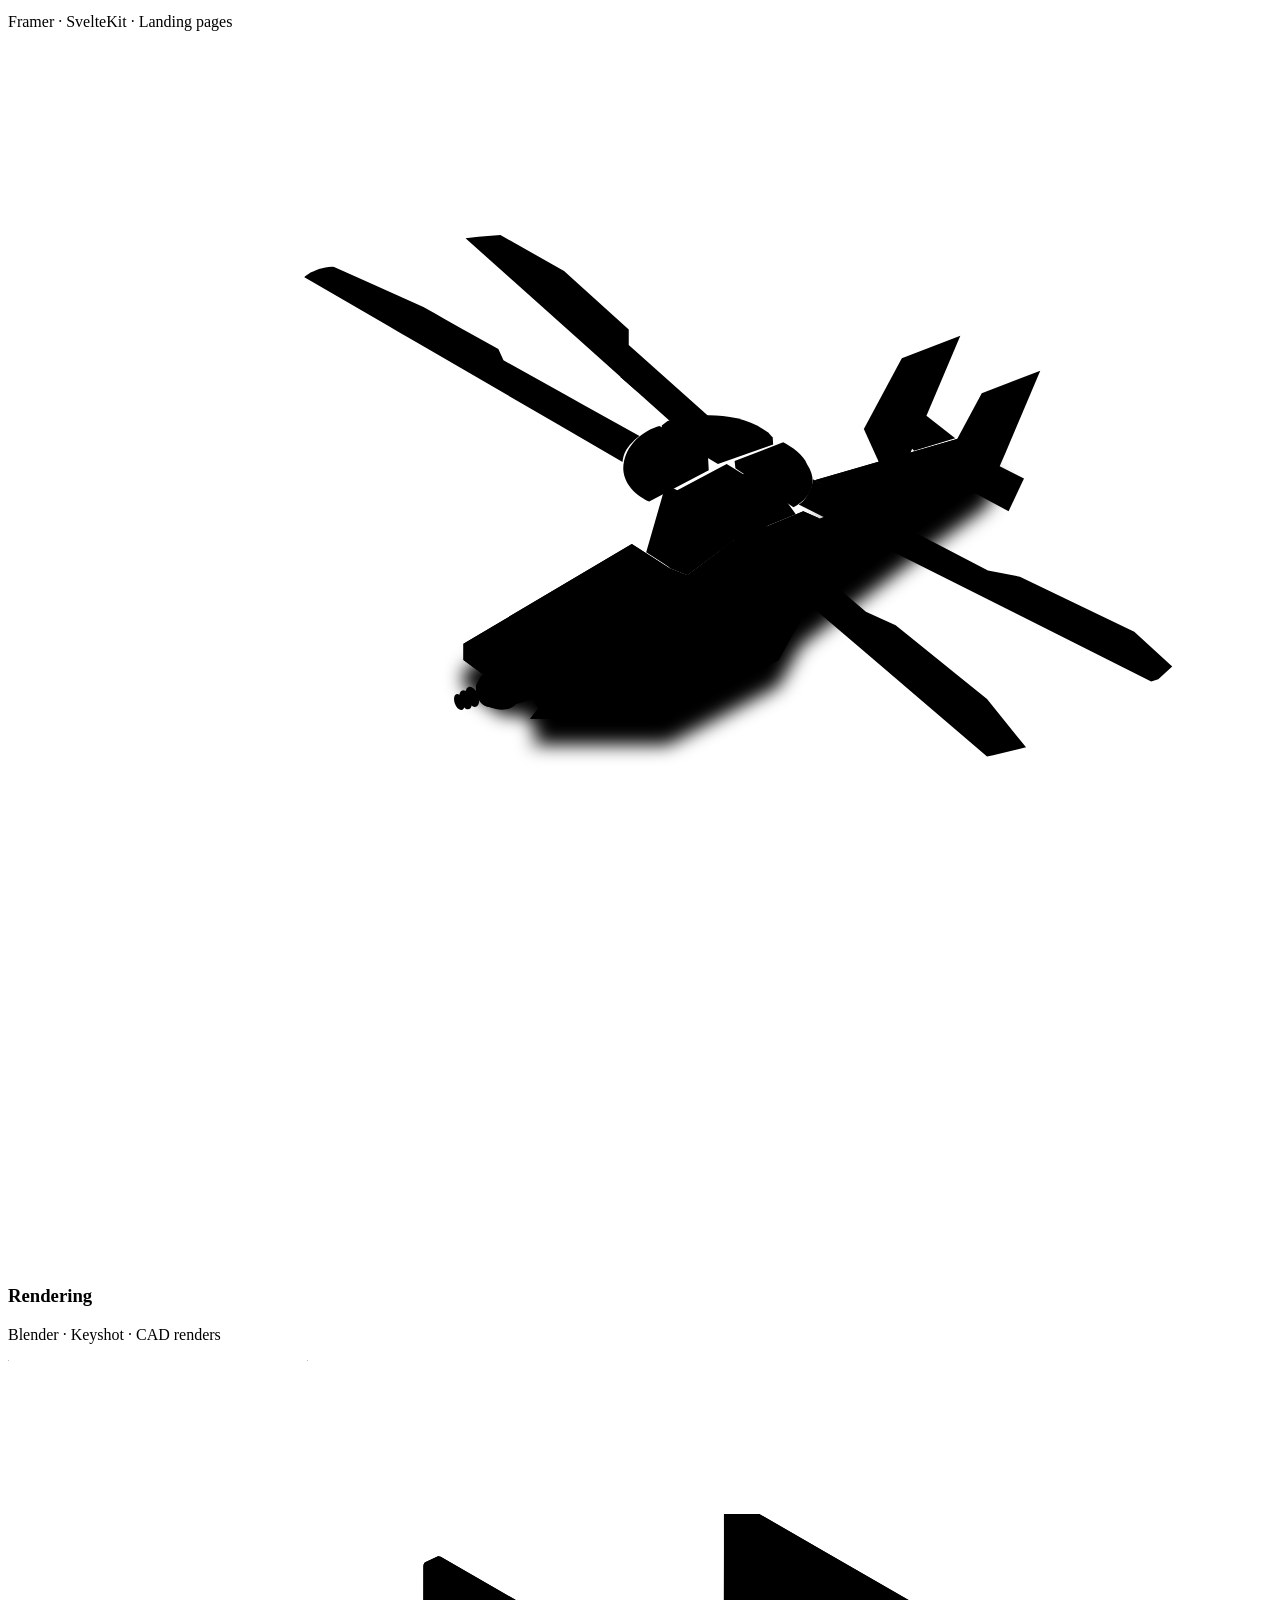
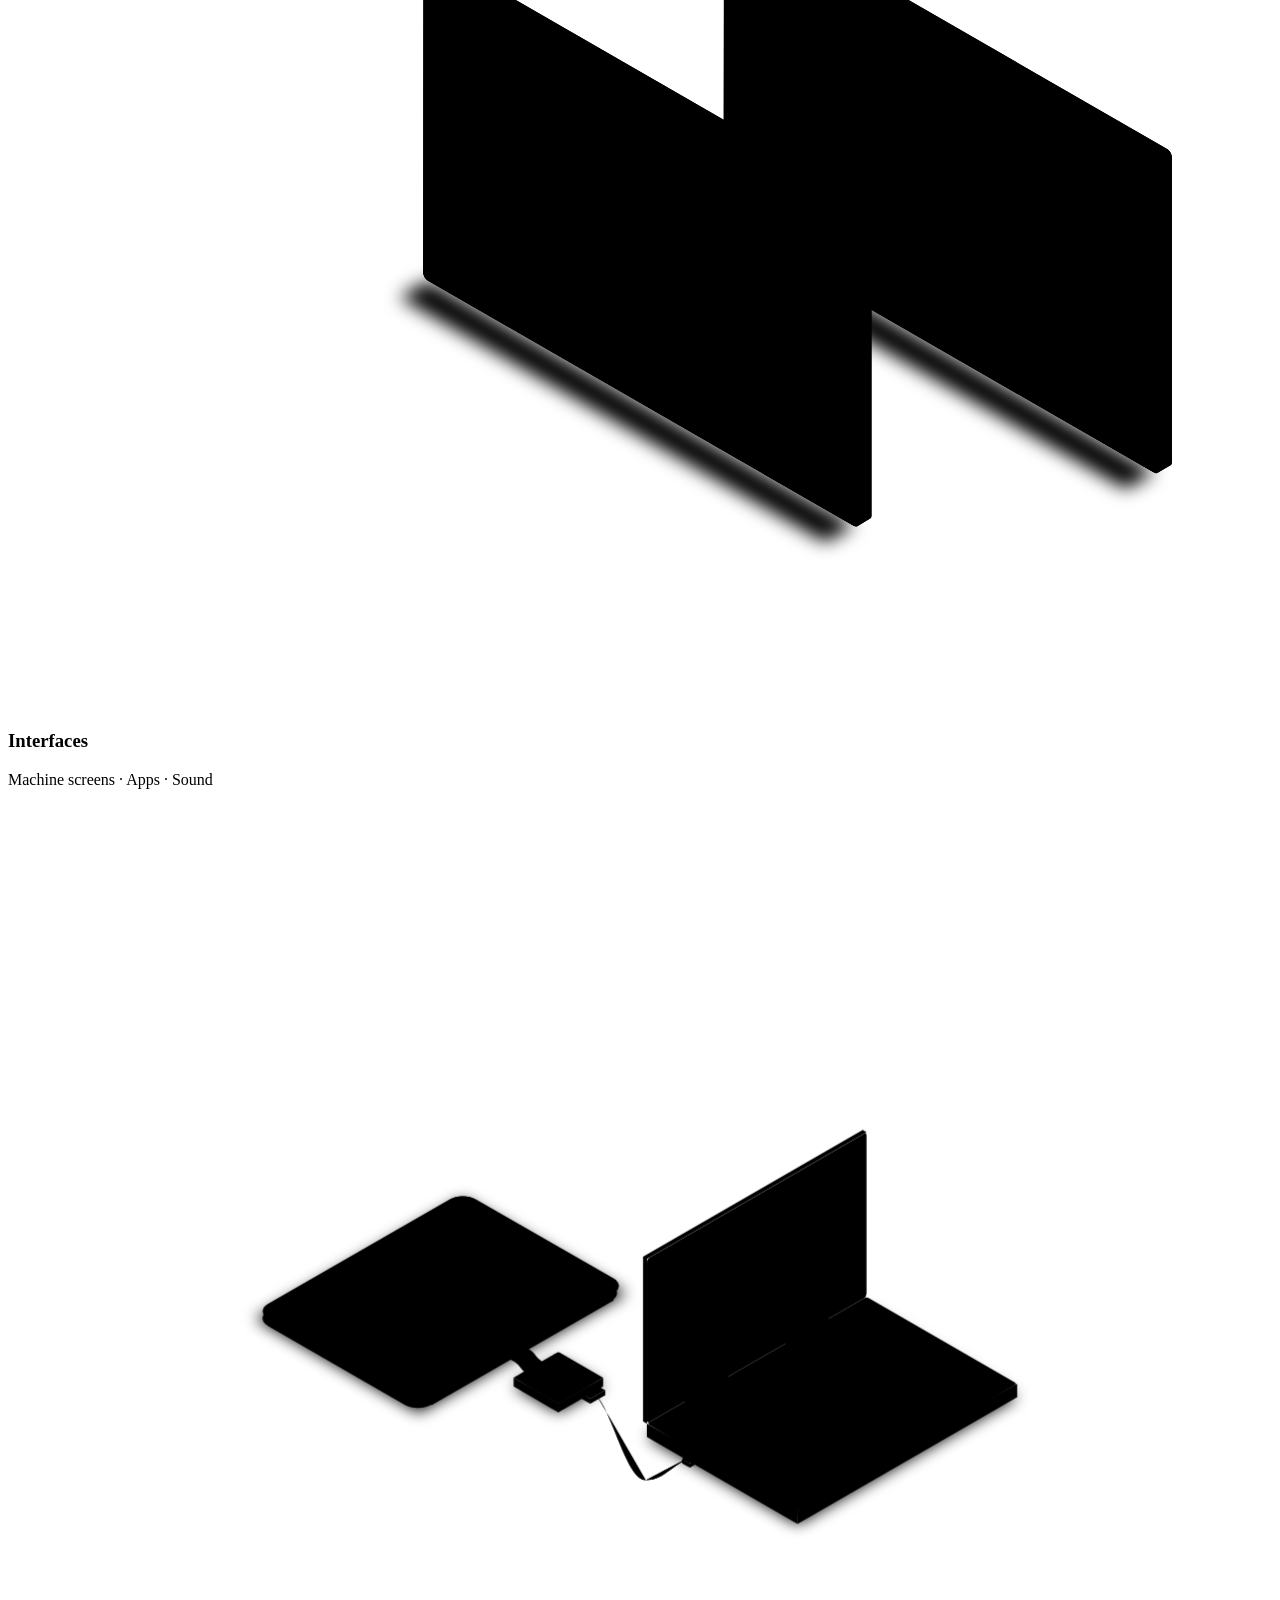
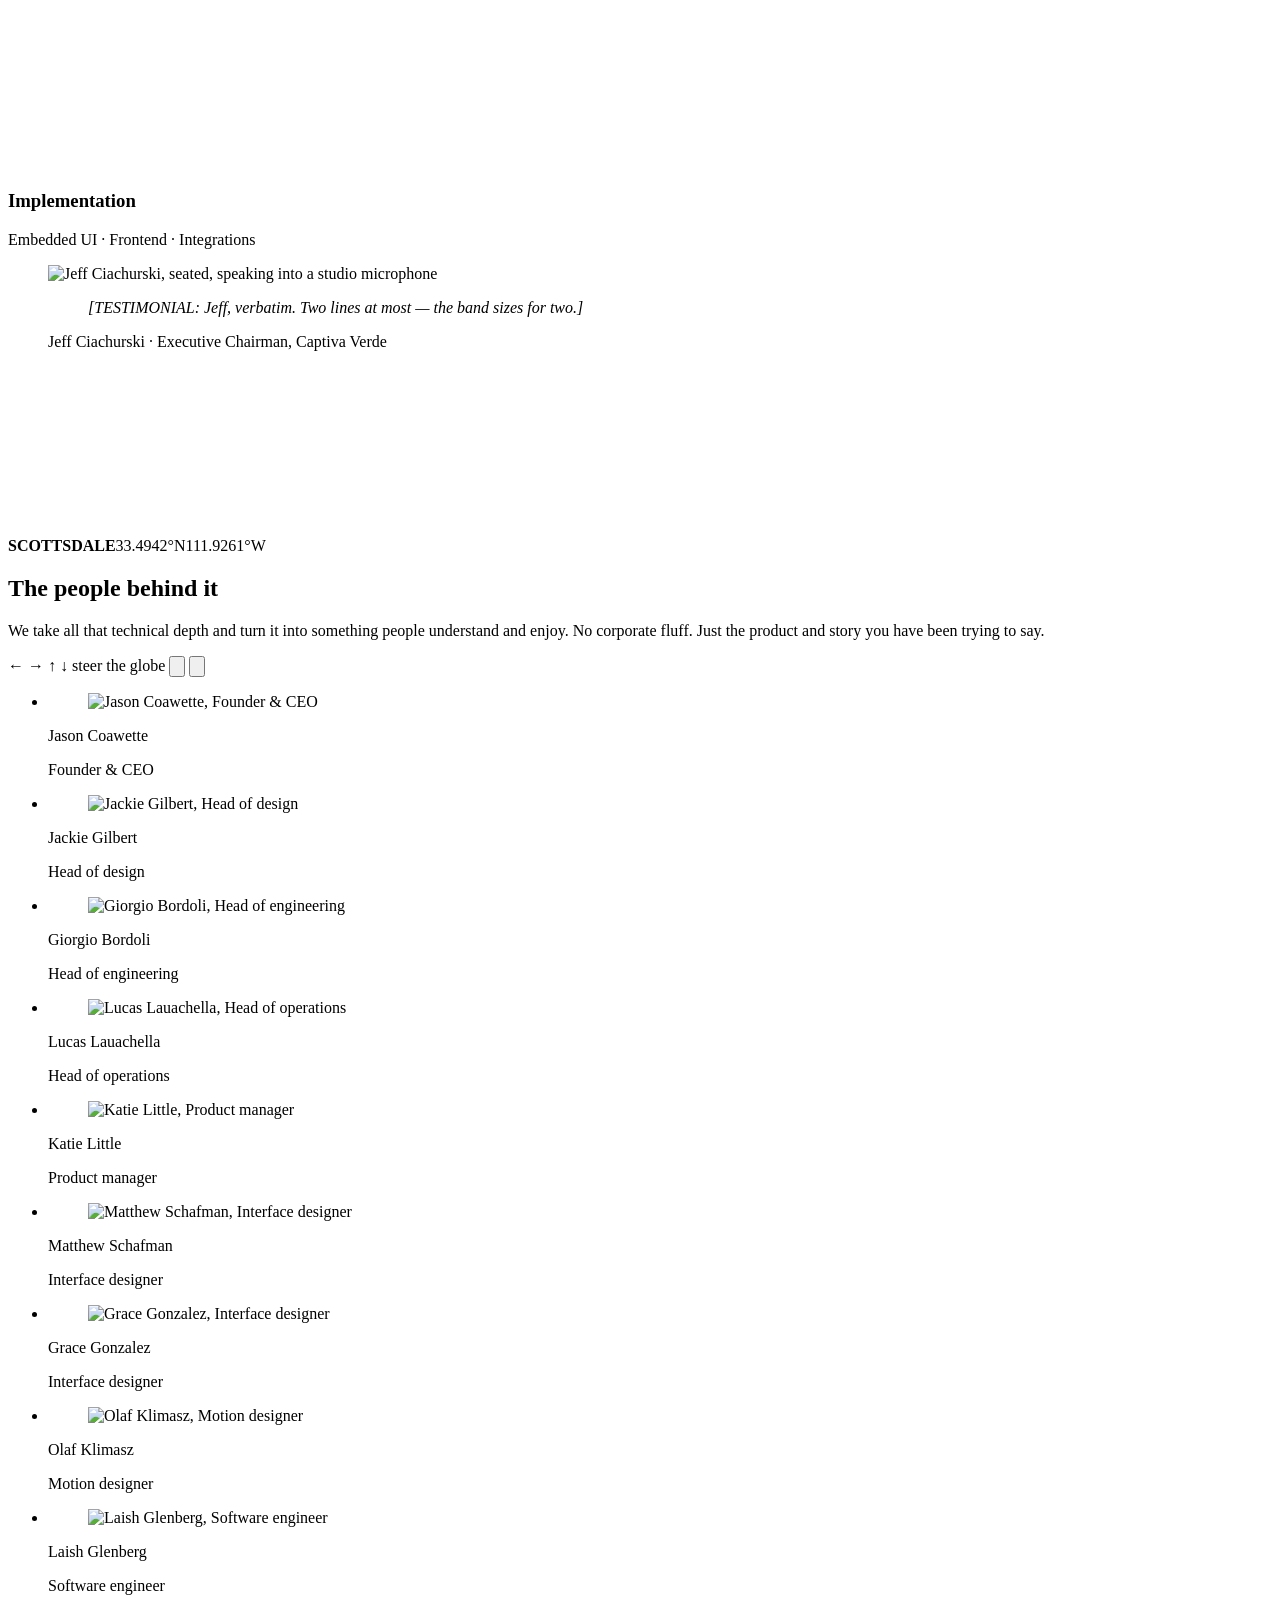
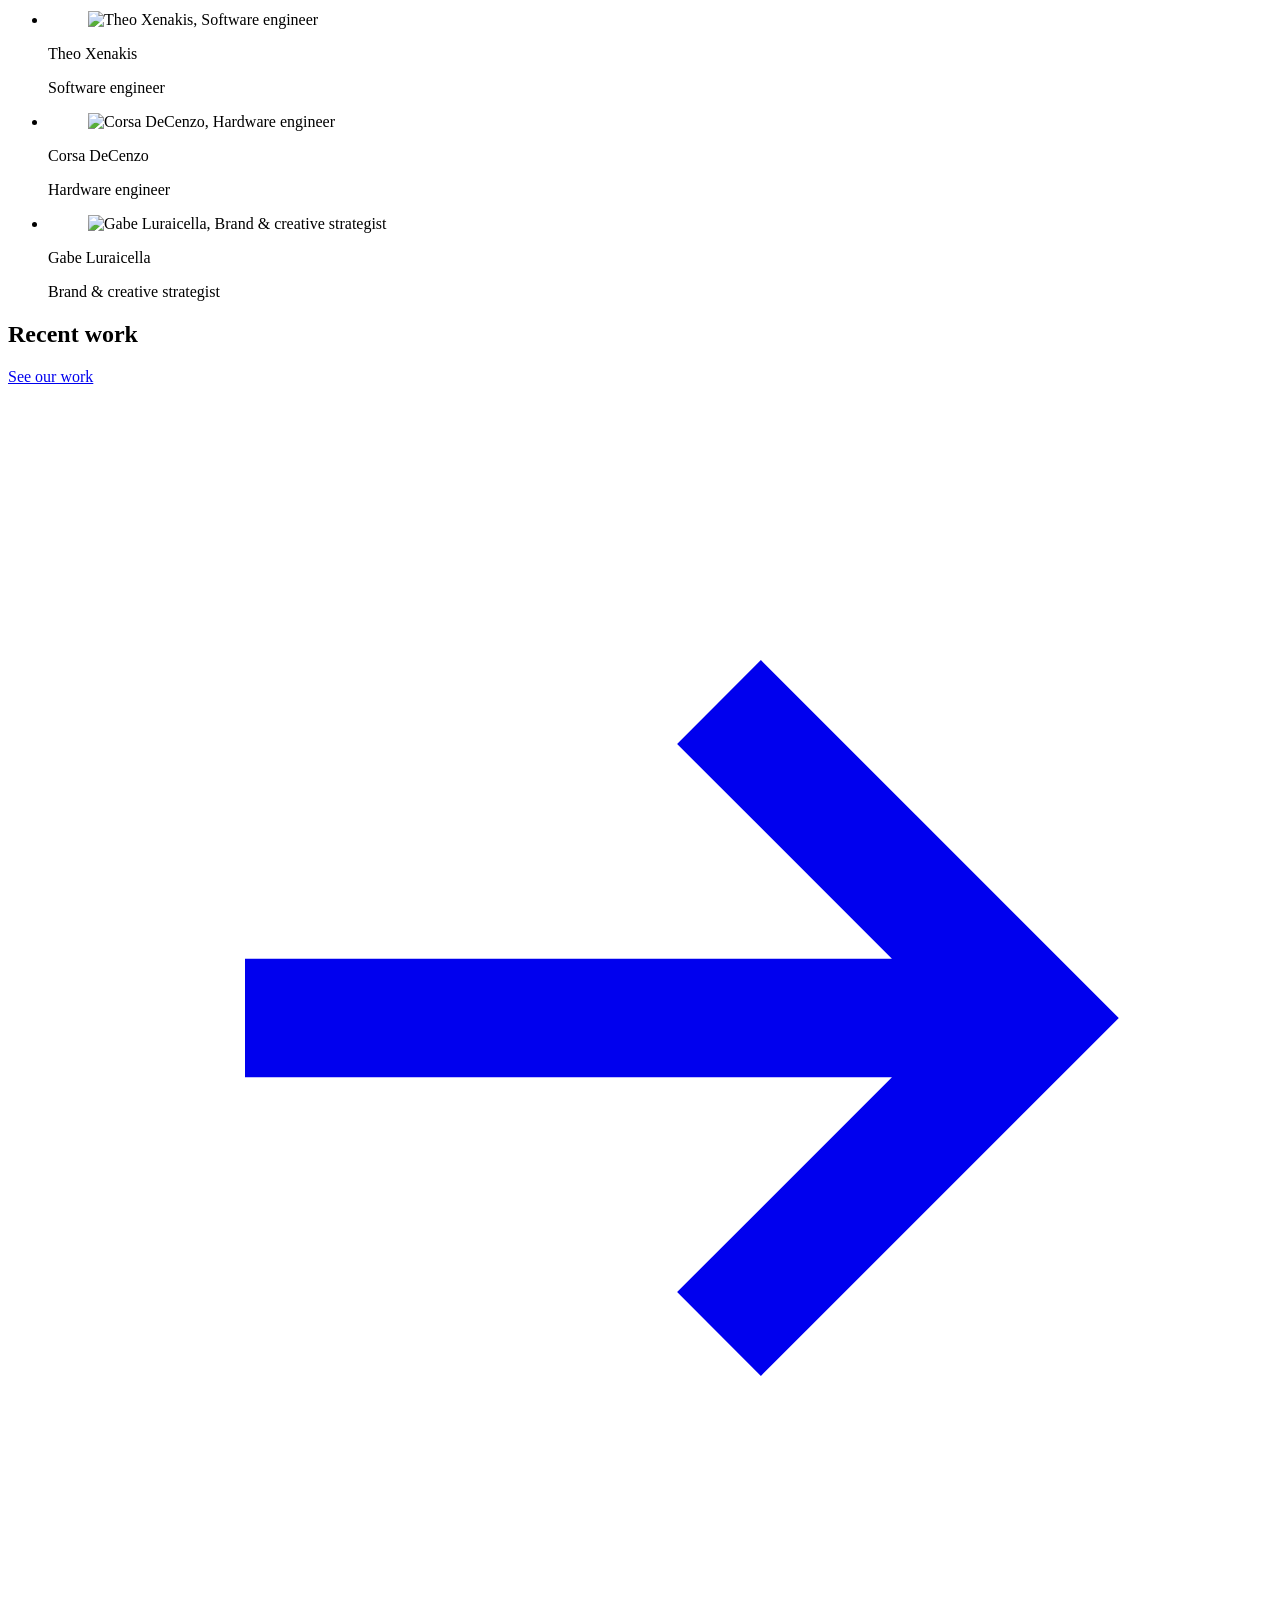
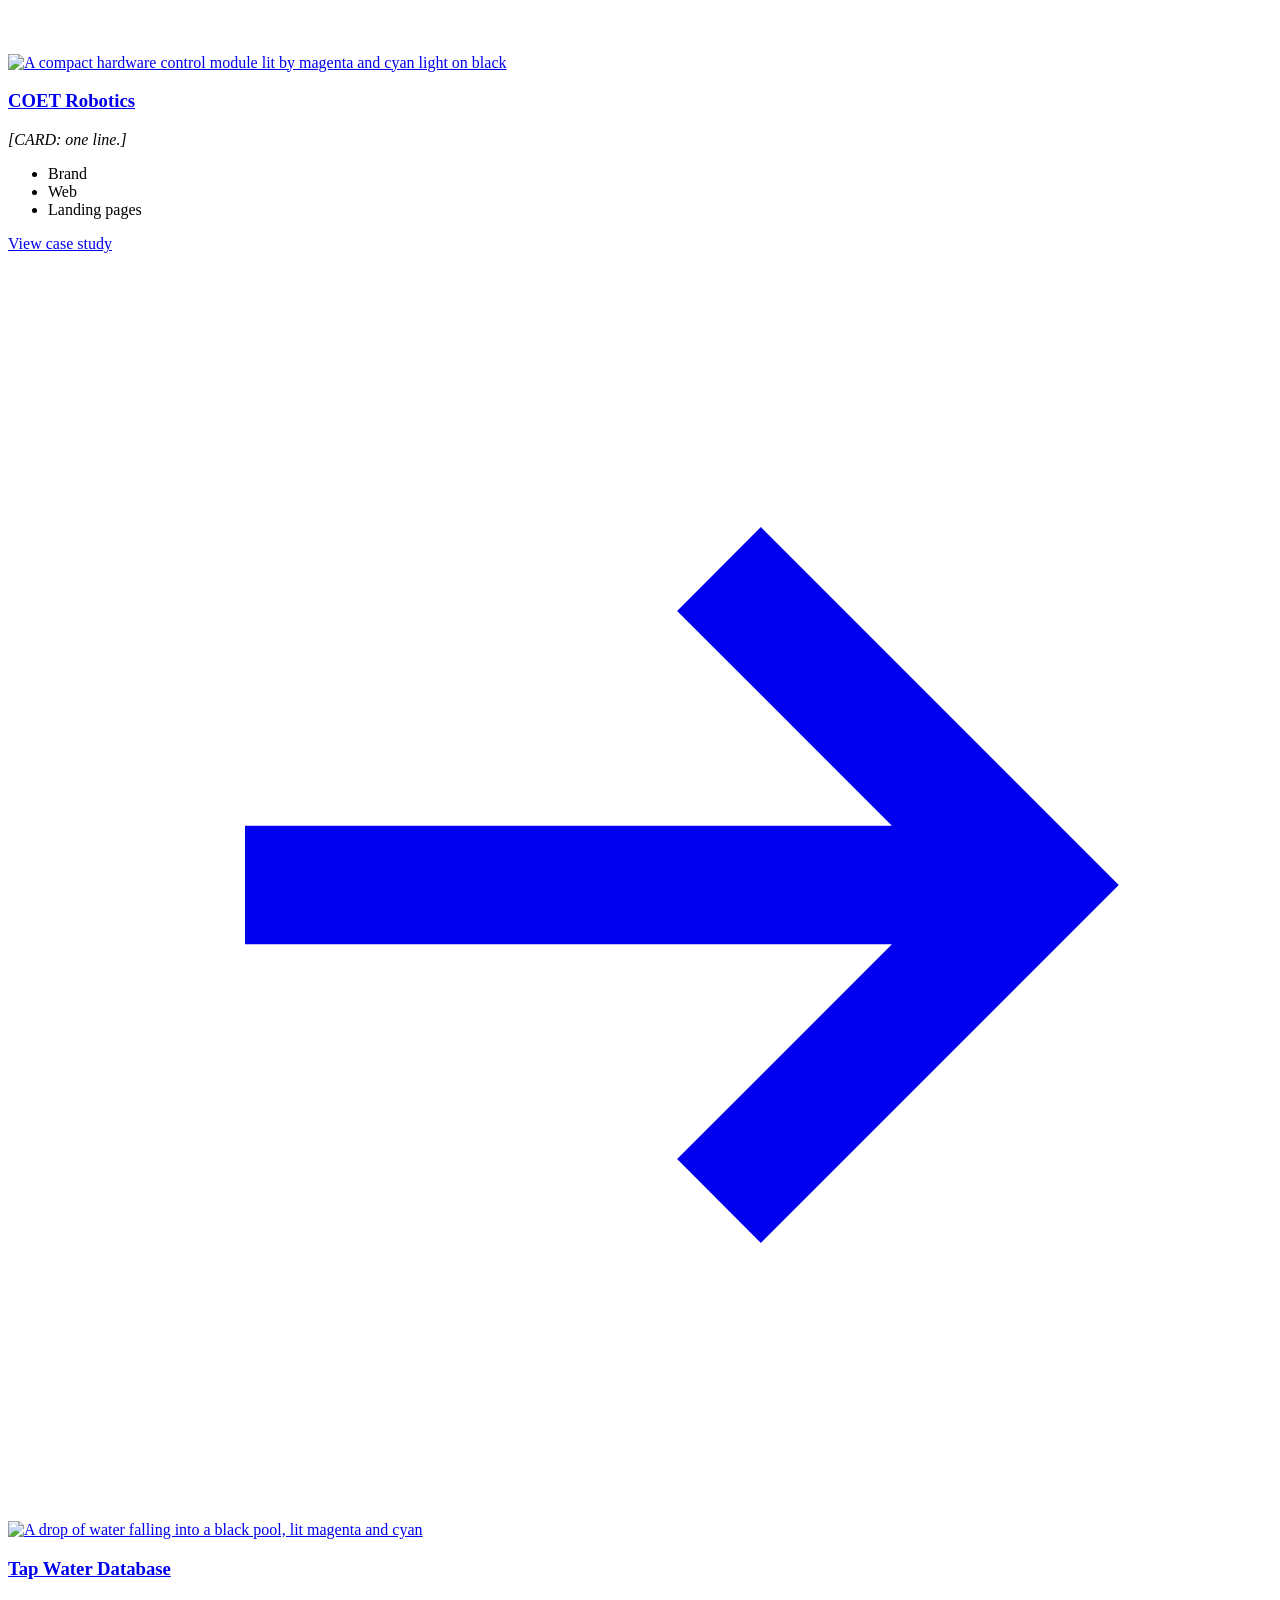
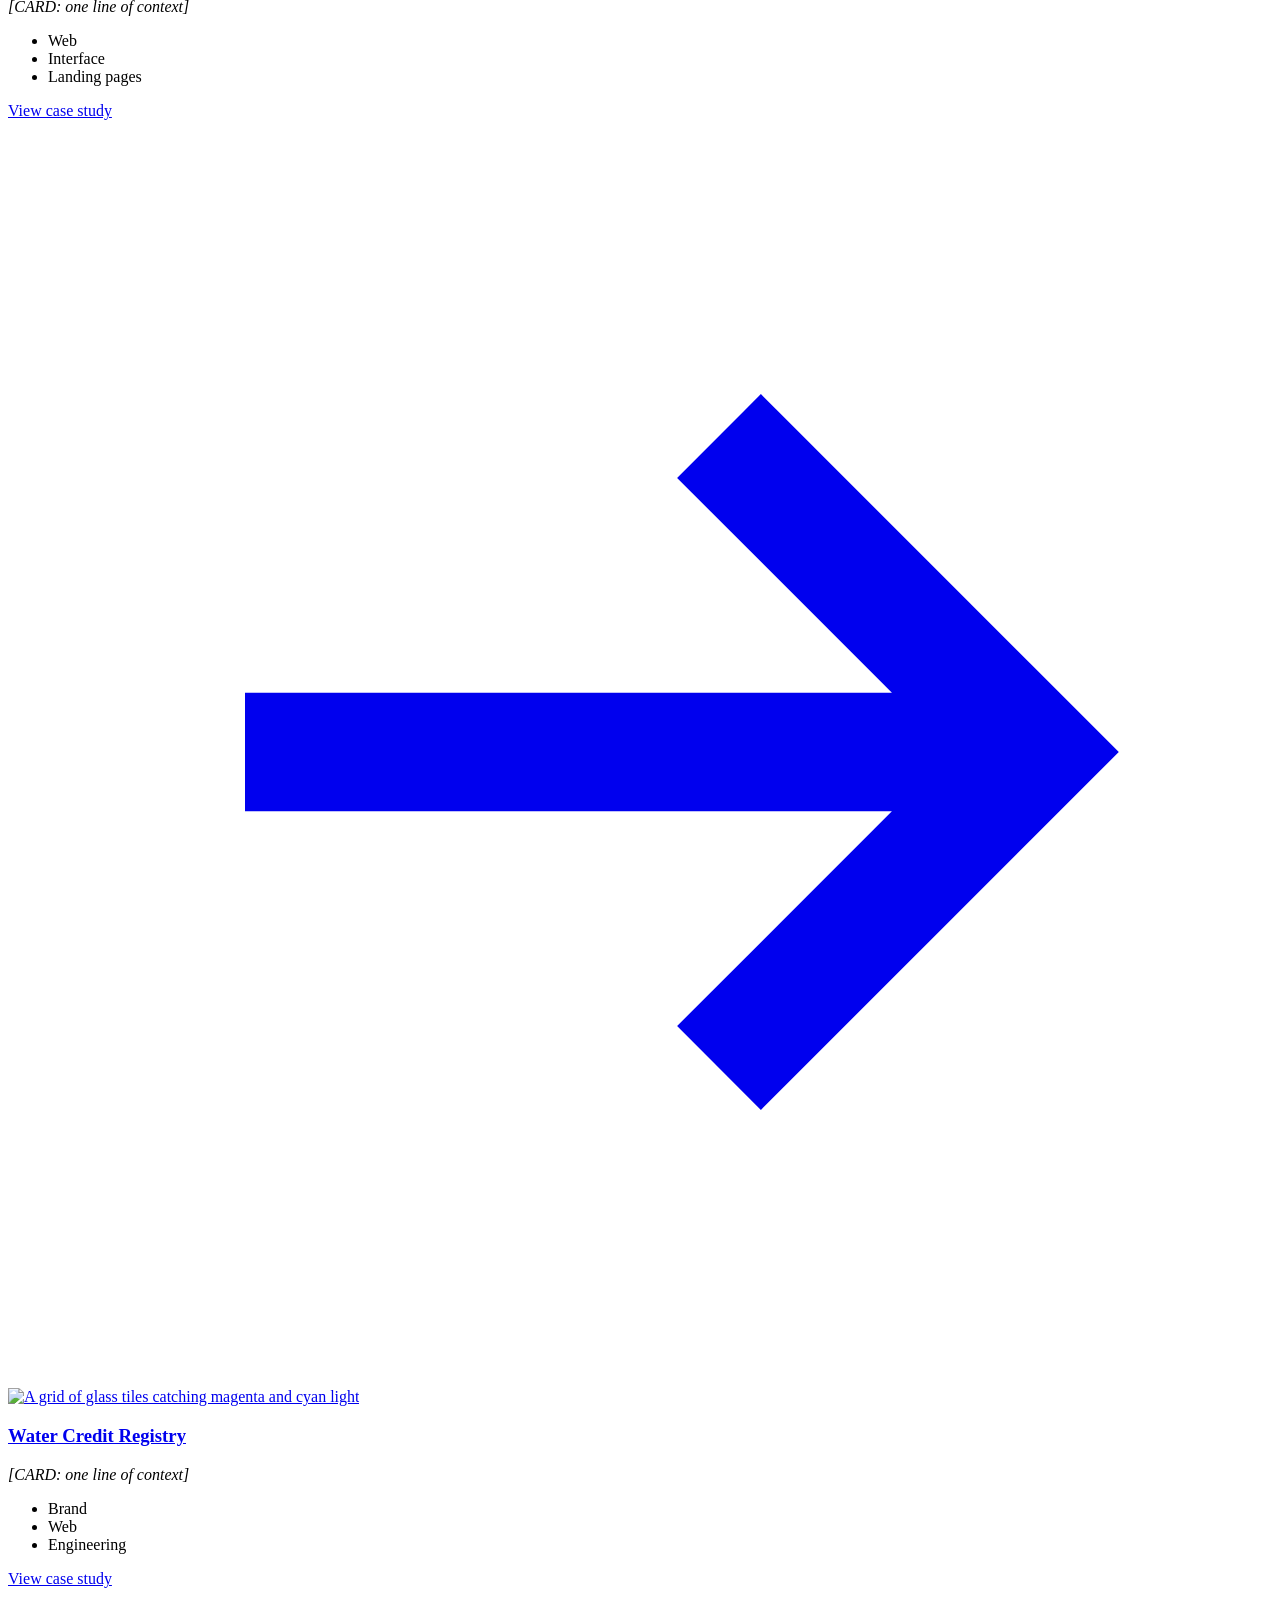
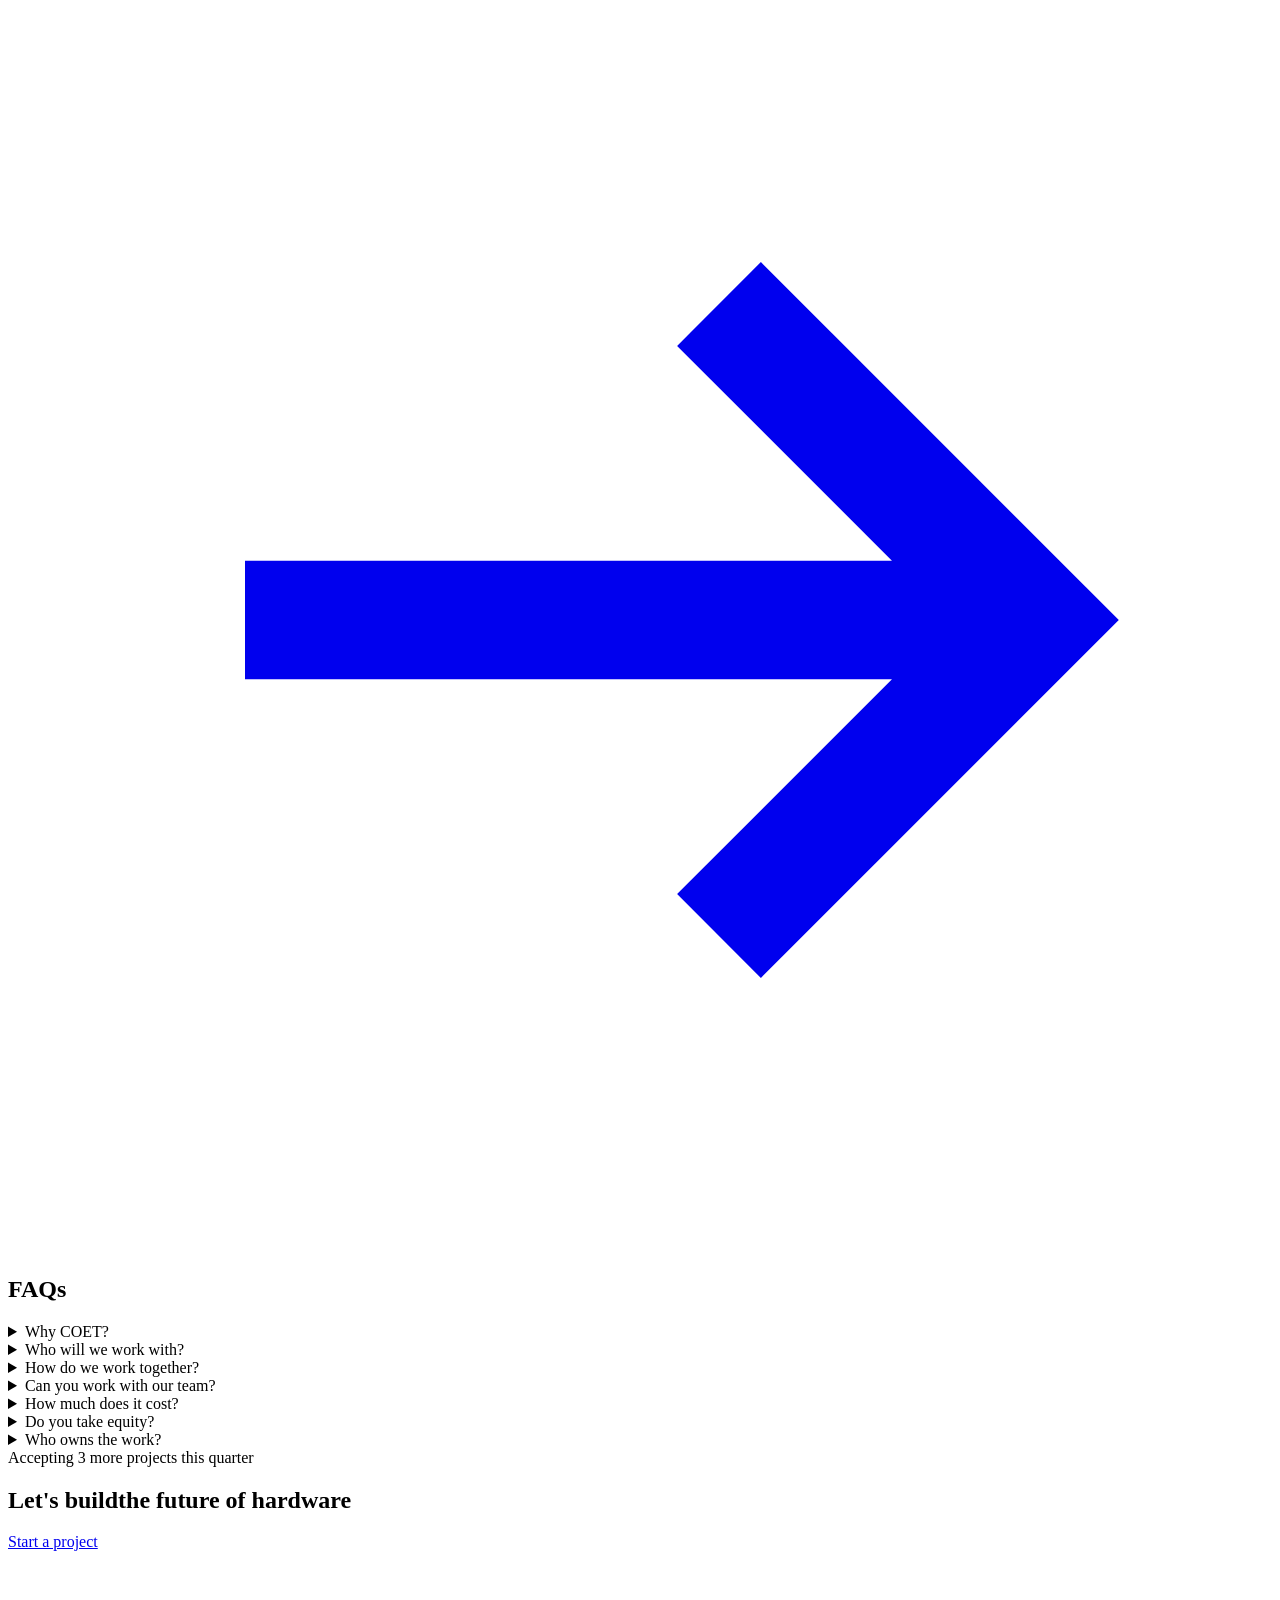
==== commit 1687cd68: "Team globe spins continuously and faster; arrows (keys and buttons) steer it: left/right direction a" ====
--- a/index.html
+++ b/index.html
@@ -1,261 +1,262 @@
-<!doctype html>
-<html lang="en" data-theme="dark">
-<head>
-<meta name="robots" content="noindex, nofollow">
-<meta charset="utf-8" />
-<meta name="viewport" content="width=device-width, initial-scale=1, viewport-fit=cover" />
-<meta name="text-scale" content="scale" />
-<title>COET · Hardware product studio</title>
-<meta name="description" content="[META: one line. We turn complicated hardware into intuitive product experiences.]"/>
-<link rel="icon" href="/coet-redesign/favicon.svg" type="image/svg+xml"/>
-<link rel="icon" href="/coet-redesign/favicon-32.png" sizes="32x32" type="image/png"/>
-<link rel="apple-touch-icon" href="/coet-redesign/apple-touch-icon.png"/>
-<meta name="theme-color" content="#0c0a09" media="(prefers-color-scheme: dark)"/>
-<meta name="theme-color" content="#fafaf9" media="(prefers-color-scheme: light)"/>
-<link rel="canonical" href="https://coetsystems.com/"/>
-<meta name="robots" content="noimageindex, max-image-preview:none"/>
-<meta property="og:site_name" content="COET"/>
-<meta property="og:type" content="website"/>
-<meta property="og:locale" content="en"/>
-<meta property="og:title" content="COET · Hardware product studio"/>
-<meta property="og:description" content="[META: one line. We turn complicated hardware into intuitive product experiences.]"/>
-<meta property="og:url" content="https://coetsystems.com/"/>
-<meta property="og:image" content="https://coetsystems.com/og.png"/>
-<meta name="twitter:card" content="summary_large_image"/>
-<meta name="twitter:image" content="https://coetsystems.com/og.png"/>
-<script>
-  /* Theme before paint, under the original site's own storage key. */
-  (function () {
-    var d = document.documentElement; d.classList.add('js');
-    try { var t = localStorage.getItem('coet-theme'); if (t === 'dark' || t === 'light') d.setAttribute('data-theme', t); } catch (e) {}
-  })();
-</script>
-<link rel="preload" href="/coet-redesign/assets/fonts/zalando-sans-latin.woff2" as="font" type="font/woff2" crossorigin/>
-<link rel="stylesheet" href="/coet-redesign/assets/sc/scrollcraft.css"/>
-<link rel="stylesheet" href="/coet-redesign/assets/original-scenes.css"/>
-<link rel="stylesheet" href="/coet-redesign/assets/coet.css"/>
-<style>.pages-note{position:relative;z-index:1;margin:0;padding:1.25rem 1rem 2rem;text-align:center;font:500 11px/1.4 ui-monospace,monospace;letter-spacing:.06em;color:#8e8e9a}.pages-note a{color:inherit;text-decoration:underline}</style>
-</head>
-<body class="film">
-<a class="skip" href="#main">Skip to content</a>
-<header class="nav" data-nav>
-  <div class="nav__left"><button type="button" class="nav__menu" aria-expanded="false" aria-controls="menu" aria-label="Open menu" data-menu-open><i aria-hidden="true"></i>Menu</button></div>
-  <a class="nav__logo" href="/coet-redesign/" aria-label="COET home"><svg viewBox="0 0 106.88 23.04" fill="currentColor" role="img" aria-label="COET" focusable="false"><path d="M22.98 23.04L4.45 23.04Q3.23 23.04 2.22 22.43Q1.22 21.82 0.61 20.82Q0 19.81 0 18.59L0 4.45Q0 3.23 0.61 2.22Q1.22 1.22 2.22 0.61Q3.23 0 4.45 0L22.98 0L22.98 4.26L5.34 4.26Q4.83 4.26 4.53 4.54Q4.22 4.83 4.22 5.38L4.22 17.66Q4.22 18.18 4.53 18.48Q4.83 18.78 5.34 18.78L22.98 18.78L22.98 23.04M47.39 23.04L33.25 23.04Q32.03 23.04 31.02 22.43Q30.02 21.82 29.41 20.82Q28.80 19.81 28.80 18.59L28.80 4.45Q28.80 3.23 29.41 2.22Q30.02 1.22 31.02 0.61Q32.03 0 33.25 0L47.39 0Q48.61 0 49.62 0.61Q50.62 1.22 51.23 2.22Q51.84 3.23 51.84 4.45L51.84 18.59Q51.84 19.81 51.23 20.82Q50.62 21.82 49.62 22.43Q48.61 23.04 47.39 23.04M33.41 18.78L47.17 18.78Q47.33 18.78 47.46 18.67Q47.58 18.56 47.58 18.40L47.58 4.64Q47.58 4.48 47.46 4.37Q47.33 4.26 47.17 4.26L33.41 4.26Q33.25 4.26 33.14 4.37Q33.02 4.48 33.02 4.64L33.02 18.40Q33.02 18.56 33.14 18.67Q33.25 18.78 33.41 18.78M79.20 23.04L57.98 23.04L57.98 0L79.20 0L79.20 4.26L62.24 4.26L62.24 9.38L75.87 9.38L75.87 13.66L62.24 13.66L62.24 18.78L79.20 18.78L79.20 23.04M97.50 23.04L93.25 23.04L93.25 4.26L83.84 4.26L83.84 0L106.88 0L106.88 4.26L97.50 4.26"></path></svg></a>
-  <div class="nav__cta">
-    <a class="btn short" href="/coet-redesign/start-a-project" aria-label="start a project">start</a>
-    <a class="btn long" href="/coet-redesign/start-a-project">Start a project</a>
-  </div>
-</header>
-<div class="menu" id="menu" role="dialog" aria-modal="true" aria-label="Menu" data-menu hidden>
-  <div class="menu__scrim" data-menu-close></div>
-  <div class="menu__panel">
-    <div class="menu__top"><a class="nav__logo" href="/coet-redesign/" aria-label="COET home"><svg viewBox="0 0 106.88 23.04" fill="currentColor" role="img" aria-label="COET" focusable="false"><path d="M22.98 23.04L4.45 23.04Q3.23 23.04 2.22 22.43Q1.22 21.82 0.61 20.82Q0 19.81 0 18.59L0 4.45Q0 3.23 0.61 2.22Q1.22 1.22 2.22 0.61Q3.23 0 4.45 0L22.98 0L22.98 4.26L5.34 4.26Q4.83 4.26 4.53 4.54Q4.22 4.83 4.22 5.38L4.22 17.66Q4.22 18.18 4.53 18.48Q4.83 18.78 5.34 18.78L22.98 18.78L22.98 23.04M47.39 23.04L33.25 23.04Q32.03 23.04 31.02 22.43Q30.02 21.82 29.41 20.82Q28.80 19.81 28.80 18.59L28.80 4.45Q28.80 3.23 29.41 2.22Q30.02 1.22 31.02 0.61Q32.03 0 33.25 0L47.39 0Q48.61 0 49.62 0.61Q50.62 1.22 51.23 2.22Q51.84 3.23 51.84 4.45L51.84 18.59Q51.84 19.81 51.23 20.82Q50.62 21.82 49.62 22.43Q48.61 23.04 47.39 23.04M33.41 18.78L47.17 18.78Q47.33 18.78 47.46 18.67Q47.58 18.56 47.58 18.40L47.58 4.64Q47.58 4.48 47.46 4.37Q47.33 4.26 47.17 4.26L33.41 4.26Q33.25 4.26 33.14 4.37Q33.02 4.48 33.02 4.64L33.02 18.40Q33.02 18.56 33.14 18.67Q33.25 18.78 33.41 18.78M79.20 23.04L57.98 23.04L57.98 0L79.20 0L79.20 4.26L62.24 4.26L62.24 9.38L75.87 9.38L75.87 13.66L62.24 13.66L62.24 18.78L79.20 18.78L79.20 23.04M97.50 23.04L93.25 23.04L93.25 4.26L83.84 4.26L83.84 0L106.88 0L106.88 4.26L97.50 4.26"></path></svg></a><button type="button" class="menu__close" data-menu-close>Close</button></div>
-    <div class="menu__body">
-      <ul class="menu__list stagger">
-        <li><a href="/coet-redesign/" aria-current="page" data-preview-light="/coet-redesign/assets/img/gallery/home-light.avif" data-preview-dark="/coet-redesign/assets/img/gallery/home.avif">Home</a></li>
-        <li><a href="/coet-redesign/work" data-preview-light="/coet-redesign/assets/img/gallery/work-light.avif" data-preview-dark="/coet-redesign/assets/img/gallery/work-light.avif">Work</a></li>
-        <li class="sub"><a href="/coet-redesign/work/hardware-project" data-preview-light="/coet-redesign/assets/img/gallery/hardware-project-light.avif" data-preview-dark="/coet-redesign/assets/img/gallery/hardware-project.avif">Hardware Project</a></li>
-        <li class="sub"><a href="/coet-redesign/work/tap-water-database" data-preview-light="/coet-redesign/assets/img/gallery/tap-water-database-light.avif" data-preview-dark="/coet-redesign/assets/img/gallery/tap-water-database.avif">Tap Water Database</a></li>
-        <li class="sub"><a href="/coet-redesign/work/water-credit-registry" data-preview-light="/coet-redesign/assets/img/gallery/water-credit-registry-light.avif" data-preview-dark="/coet-redesign/assets/img/gallery/water-credit-registry.avif">Water Credit Registry</a></li>
-        <li><a href="/coet-redesign/start-a-project" data-preview-light="/coet-redesign/assets/img/gallery/start-a-project-light.avif" data-preview-dark="/coet-redesign/assets/img/gallery/start-a-project.avif">Start a project</a></li>
-      </ul>
-      <figure class="menu__preview" aria-hidden="true"><img alt="" width="720" height="450" data-menu-preview></figure>
-    </div>
-    <div class="menu__foot stagger">
-      <a class="link" href="/coet-redesign/privacy">Privacy</a><a class="link" href="/coet-redesign/accessibility">Accessibility</a>
-      <a class="link" href="https://x.com">Twitter/X</a><a class="link" href="https://www.linkedin.com">LinkedIn</a><a class="link" href="https://www.instagram.com">Instagram</a>
-    </div>
-  </div>
-</div>
-<main id="main">
-
-  <!-- 1 THE LANDING IS THE SHOWREEL. User: "the show reel video needs to be the landing page, exactly like that".
-       The six light-sweep reveals play full screen on a loop (phones get a portrait cut), with the line over it. -->
-  <section class="hero-reel" aria-labelledby="hero-title">
-    <video class="hero-reel__video" muted loop playsinline preload="auto" poster="/coet-redesign/assets/studio/reel-poster.webp" data-reel data-src="/coet-redesign/assets/studio/reel.mp4" data-src-m="/coet-redesign/assets/studio/reel-m.mp4" data-src-a="/coet-redesign/assets/studio/reel-a.webm" data-src-m-a="/coet-redesign/assets/studio/reel-m-a.webm" data-poster-m="/coet-redesign/assets/studio/reel-m-poster.webp" aria-label="Showreel: eight pieces of hardware, from a control module to a rugged tablet and a circuit board, revealed by a sweep of magenta and cyan light"></video>
-    <div class="hero-reel__shade" aria-hidden="true"></div>
-    <div class="wrap hero-reel__copy">
-      <p class="label">Hardware product studio</p>
-      <h1 id="hero-title" class="sc-display">We turn complicated hardware into <span class="grad">intuitive product experiences.</span></h1>
-      <div class="btn-row"><a class="btn btn--primary" href="/coet-redesign/start-a-project">Start a project <svg viewBox="0 0 16 16" fill="none" stroke="currentColor" stroke-width="1.5" aria-hidden="true"><path d="M3 8h10M9 4l4 4-4 4"/></svg></a><a class="btn btn--ghost" href="#work">See our work</a></div>
-    </div>
-    <button type="button" class="hero-reel__sound" data-sound-toggle aria-pressed="true"><svg viewBox="0 0 16 16" fill="none" stroke="currentColor" stroke-width="1.4" aria-hidden="true"><path d="M2.5 6v4h2.5l3.5 3V3L5 6z"/><path class="wave" d="M11 5.5a3.5 3.5 0 0 1 0 5M12.8 3.8a6 6 0 0 1 0 8.4"/></svg><span>Sound on</span></button>
-  </section>
-
-  <!-- 2 STATEMENT -->
-  <section class="section statement-reel" data-sc-act="flow" aria-label="What we do">
-    <div class="wrap"><p class="sc-display" data-words-in>We take all that technical depth and turn it into something people understand and enjoy. No corporate fluff. Just the product and story you have been trying to say.</p></div>
-  </section>
-
-  <!-- 3b MARQUEE + COUNTS. Every discipline COET lists, running; counts taken from the site's own data -->
-  <section class="ticker" data-sc-act="flow" aria-label="What COET does">
-    <div class="marquee" aria-hidden="true"><div class="marquee__track"><span>Logo</span><i>✦</i><span>Type</span><i>✦</i><span>Color</span><i>✦</i><span>Pitch decks</span><i>✦</i><span>Brand portal</span><i>✦</i><span>Framer</span><i>✦</i><span>SvelteKit</span><i>✦</i><span>Landing pages</span><i>✦</i><span>CMS</span><i>✦</i><span>Blender</span><i>✦</i><span>Keyshot</span><i>✦</i><span>CAD renders</span><i>✦</i><span>Launch films</span><i>✦</i><span>Machine screens</span><i>✦</i><span>Apps</span><i>✦</i><span>Sound</span><i>✦</i><span>Haptics</span><i>✦</i><span>Design system</span><i>✦</i><span>Embedded UI</span><i>✦</i><span>Frontend</span><i>✦</i><span>Integrations</span><i>✦</i><span>Prototypes</span><i>✦</i><span>Logo</span><i>✦</i><span>Type</span><i>✦</i><span>Color</span><i>✦</i><span>Pitch decks</span><i>✦</i><span>Brand portal</span><i>✦</i><span>Framer</span><i>✦</i><span>SvelteKit</span><i>✦</i><span>Landing pages</span><i>✦</i><span>CMS</span><i>✦</i><span>Blender</span><i>✦</i><span>Keyshot</span><i>✦</i><span>CAD renders</span><i>✦</i><span>Launch films</span><i>✦</i><span>Machine screens</span><i>✦</i><span>Apps</span><i>✦</i><span>Sound</span><i>✦</i><span>Haptics</span><i>✦</i><span>Design system</span><i>✦</i><span>Embedded UI</span><i>✦</i><span>Frontend</span><i>✦</i><span>Integrations</span><i>✦</i><span>Prototypes</span><i>✦</i></div></div>
-    <ul class="wrap counts">
-      <li><b data-count="12">0</b><span>People on the team</span></li>
-      <li><b data-count="5">0</b><span>Disciplines under one roof</span></li>
-      <li><b data-count="3">0</b><span>Recent projects shown</span></li>
-      <li><b data-count="3">0</b><span>Projects open this quarter</span></li>
-    </ul>
-  </section>
-
-  <!-- 4 THE DRAWINGS. COET's original service illustrations, unchanged, as a tile grid -->
-  <section class="section bento-x" id="services" data-sc-act="flow" aria-labelledby="bento-title">
-    <div class="wrap">
-      <div class="head-x" data-sc-in>
-        <h2 id="bento-title" class="label">Services</h2>
-        <p class="sc-display h2" data-words-in>Brand, web, interfaces and <span class="grad">engineering</span></p>
-      </div>
-      <div class="bento-x__grid" data-sc-in data-sc-stagger="70">
-      <article class="tile-x tile-x--branding" tabindex="0" aria-labelledby="tile-branding">
-        <div class="tile-x__art" aria-hidden="true"><svg class="ground ground--lines tile__ground svelte-w0bsae" aria-hidden="true" focusable="false"><!--[-1--><g transform="matrix(0.866025 0.5 -0.866025 0.5 150 -150)"><rect class="rail svelte-w0bsae" width="3000" height="64"></rect><rect class="rail svelte-w0bsae" width="64" height="3000"></rect></g><!--]--></svg><div class="scene tile__art svelte-nv4xai" aria-hidden="true"><svg viewBox="0 -24 384 320" preserveAspectRatio="xMidYMid slice" class="svelte-nv4xai"><g transform="matrix(0.866025 0.5 -0.866025 0.5 106.474 -61.855)"><rect class="slab svelte-nv4xai" width="507.927" height="54.245"></rect><rect class="rail-edge svelte-nv4xai" width="507.927" height="54.245"></rect></g><g transform="matrix(0.866025 0.5 -0.866025 0.5 298.617 48.8969)"><rect class="plate-fill svelte-nv4xai" width="54.2685" height="54.6576"></rect><rect class="plate-edge svelte-nv4xai" width="54.2685" height="54.6576"></rect><rect class="ring svelte-nv4xai" x="5.3" y="5.35" width="43.6574" height="43.6574" rx="21.8287"></rect></g><path class="mark mark--back svelte-nv4xai" d="M226.257 99.8964C226.499 99.8111 226.776 99.9708 226.628 100.11L221.208 105.224C221.162 105.266 221.084 105.294 220.998 105.298L217.296 105.451C217.132 105.458 216.996 105.379 217.008 105.284L217.272 103.147C217.279 103.097 217.326 103.052 217.4 103.026L226.257 99.8964ZM234.168 104.346C234.231 104.462 234.048 104.574 233.844 104.544L227.699 103.633C227.572 103.614 227.487 103.545 227.498 103.469L228.137 99.1933C228.151 99.0971 228.012 99.0166 227.845 99.0248L220.439 99.3935C220.308 99.3999 220.187 99.3509 220.155 99.2773L218.578 95.7306C218.526 95.6125 218.719 95.507 218.921 95.5436L230.514 97.6519L230.516 97.6528L234.168 104.346ZM231.769 95.5514C231.842 95.5936 231.868 95.6562 231.833 95.7125L231.538 96.1974C231.487 96.282 231.323 96.3239 231.18 96.2892L217.865 93.0545C217.783 93.0345 217.723 92.9921 217.705 92.9417L216.106 88.335C216.088 88.284 216.116 88.2307 216.18 88.1939L217.412 87.4825C217.517 87.4219 217.687 87.422 217.792 87.4825L231.769 95.5514ZM248.132 104.998C248.237 105.058 248.237 105.157 248.132 105.217L246.9 105.929C246.836 105.966 246.744 105.982 246.656 105.972L238.676 105.048C238.589 105.038 238.516 105.004 238.481 104.956L232.877 97.2691C232.817 97.1865 232.89 97.0917 233.036 97.0621L233.877 96.8921C233.974 96.8726 234.083 96.8871 234.156 96.9293L248.132 104.998ZM237.549 93.5027C237.654 93.5156 237.736 93.5638 237.757 93.6247L238.609 96.0782C238.631 96.1418 238.582 96.207 238.487 96.2413L237.066 96.752C236.96 96.7902 236.822 96.7811 236.734 96.73L232.272 94.1545C232.193 94.1084 232.17 94.0384 232.217 93.9792L232.955 93.0633C233.008 92.9975 233.132 92.9618 233.255 92.9768L237.549 93.5027Z" transform="translate(70.946 -23.2645)"></path><g transform="matrix(0.866025 0.5 -0.866025 0.5 227.763 62.1053)"><rect class="plate-fill svelte-nv4xai" width="116.105" height="74.8773"></rect><rect class="card-edge svelte-nv4xai" width="116.105" height="74.8773"></rect><rect class="frame svelte-nv4xai" x="10" y="10.3" width="54.2685" height="54.2685"></rect><rect class="ring svelte-nv4xai" x="15.3" y="15.46" width="43.6574" height="43.6574" rx="21.8287"></rect><!--[--><rect class="bar svelte-nv4xai" x="71.7" y="30.31" width="26.3763" height="4.85082" rx="0.909528"></rect><rect class="bar svelte-nv4xai" x="71.7" y="40.01" width="34.5509" height="4.85082" rx="0.909528"></rect><!--]--></g><path class="mark svelte-nv4xai" d="M226.257 99.8964C226.499 99.8111 226.776 99.9708 226.628 100.11L221.208 105.224C221.162 105.266 221.084 105.294 220.998 105.298L217.296 105.451C217.132 105.458 216.996 105.379 217.008 105.284L217.272 103.147C217.279 103.097 217.326 103.052 217.4 103.026L226.257 99.8964ZM234.168 104.346C234.231 104.462 234.048 104.574 233.844 104.544L227.699 103.633C227.572 103.614 227.487 103.545 227.498 103.469L228.137 99.1933C228.151 99.0971 228.012 99.0166 227.845 99.0248L220.439 99.3935C220.308 99.3999 220.187 99.3509 220.155 99.2773L218.578 95.7306C218.526 95.6125 218.719 95.507 218.921 95.5436L230.514 97.6519L230.516 97.6528L234.168 104.346ZM231.769 95.5514C231.842 95.5936 231.868 95.6562 231.833 95.7125L231.538 96.1974C231.487 96.282 231.323 96.3239 231.18 96.2892L217.865 93.0545C217.783 93.0345 217.723 92.9921 217.705 92.9417L216.106 88.335C216.088 88.284 216.116 88.2307 216.18 88.1939L217.412 87.4825C217.517 87.4219 217.687 87.422 217.792 87.4825L231.769 95.5514ZM248.132 104.998C248.237 105.058 248.237 105.157 248.132 105.217L246.9 105.929C246.836 105.966 246.744 105.982 246.656 105.972L238.676 105.048C238.589 105.038 238.516 105.004 238.481 104.956L232.877 97.2691C232.817 97.1865 232.89 97.0917 233.036 97.0621L233.877 96.8921C233.974 96.8726 234.083 96.8871 234.156 96.9293L248.132 104.998ZM237.549 93.5027C237.654 93.5156 237.736 93.5638 237.757 93.6247L238.609 96.0782C238.631 96.1418 238.582 96.207 238.487 96.2413L237.066 96.752C236.96 96.7902 236.822 96.7811 236.734 96.73L232.272 94.1545C232.193 94.1084 232.17 94.0384 232.217 93.9792L232.955 93.0633C233.008 92.9975 233.132 92.9618 233.255 92.9768L237.549 93.5027Z"></path><!--[--><rect class="handle svelte-nv4xai" transform="matrix(0.866025 0.5 -0.866025 0.5 227.763 60.437835)" width="3.33493" height="3.33493"></rect><rect class="handle svelte-nv4xai" transform="matrix(0.866025 0.5 -0.866025 0.5 328.312832625 118.49033500000002)" width="3.33493" height="3.33493"></rect><rect class="handle svelte-nv4xai" transform="matrix(0.866025 0.5 -0.866025 0.5 263.4672188925 155.928985)" width="3.33493" height="3.33493"></rect><rect class="handle svelte-nv4xai" transform="matrix(0.866025 0.5 -0.866025 0.5 162.91738626749998 97.876485)" width="3.33493" height="3.33493"></rect><!--]--><g class="lift svelte-nv4xai"><g transform="matrix(0.866025 0.5 -0.866025 0.5 227.763 48.1595)"><rect class="plate-fill svelte-nv4xai" width="116.105" height="74.8773"></rect><rect class="card-edge card-edge--live svelte-nv4xai" width="116.105" height="74.8773"></rect><!--[--><rect class="bar bar--live svelte-nv4xai" x="56.7" y="10" width="52.7526" height="4.85082" rx="0.909528"></rect><rect class="bar bar--live svelte-nv4xai" x="83.06" y="19.7" width="26.3763" height="4.85082" rx="0.909528"></rect><!--]--></g><path class="mark svelte-nv4xai" d="M182.028 81.7575L214.23 73.2866L218.038 75.4848L203.332 94.0565L199.983 92.1236L214.131 74.8216L215.149 75.409L185.08 83.5199L182.028 81.7575ZM192.893 80.9426L195.453 79.4645L207.763 86.571L205.203 88.0492L192.893 80.9426ZM209.134 97.8989C207.427 96.9135 206.53 95.8649 206.442 94.7531C206.355 93.6413 207.055 92.6559 208.543 91.7968C209.484 91.2535 210.513 90.9124 211.629 90.7735C212.767 90.6219 213.992 90.6598 215.305 90.8872C216.64 91.1272 218.019 91.5568 219.441 92.1758L223.807 94.0519C224.661 94.4183 225.339 94.5699 225.842 94.5068C226.368 94.4562 226.838 94.3109 227.254 94.0709L227.287 94.0519C227.856 93.7235 228.228 93.3571 228.403 92.9528C228.578 92.5485 228.512 92.119 228.206 91.6641C227.943 91.2093 227.396 90.7419 226.565 90.2618C225.317 89.5417 224.146 89.1184 223.052 88.9921C221.98 88.8531 220.951 88.9668 219.967 89.3332L216.979 87.6087C218.074 87.1033 219.288 86.8191 220.623 86.7559C221.98 86.6801 223.359 86.8191 224.759 87.1728C226.203 87.5266 227.604 88.0951 228.961 88.8784C230.449 89.7375 231.445 90.5903 231.948 91.4367C232.473 92.2706 232.55 93.0728 232.178 93.8435C231.806 94.6141 231.04 95.3343 229.88 96.0039L218.292 102.693L215.469 101.064L219.441 98.7707L219.573 99.0739C218.041 99.4782 216.64 99.6677 215.371 99.6424C214.145 99.6171 213.018 99.4466 211.99 99.1307C210.961 98.8149 210.009 98.4043 209.134 97.8989ZM212.318 96.9703C213.084 97.4125 213.894 97.7284 214.747 97.9179C215.623 98.12 216.52 98.2085 217.439 98.1832C218.358 98.1579 219.266 98.0126 220.163 97.7473C221.083 97.4946 221.947 97.1346 222.757 96.6671L224.825 95.4732L224.923 96.2881C224.289 96.1744 223.731 96.0418 223.249 95.8902C222.811 95.7385 222.297 95.5427 221.706 95.3027L217.8 93.6919C216.662 93.2118 215.568 92.9338 214.517 92.858C213.489 92.7949 212.559 93.0033 211.727 93.4834C210.896 93.9635 210.524 94.5194 210.611 95.1511C210.742 95.7828 211.311 96.3892 212.318 96.9703Z"></path><!--[--><rect class="handle handle--live svelte-nv4xai" transform="matrix(0.866025 0.5 -0.866025 0.5 227.763 46.492035)" width="3.33493" height="3.33493"></rect><rect class="handle handle--live svelte-nv4xai" transform="matrix(0.866025 0.5 -0.866025 0.5 328.312832625 104.544535)" width="3.33493" height="3.33493"></rect><rect class="handle handle--live svelte-nv4xai" transform="matrix(0.866025 0.5 -0.866025 0.5 263.4672188925 141.98318500000002)" width="3.33493" height="3.33493"></rect><rect class="handle handle--live svelte-nv4xai" transform="matrix(0.866025 0.5 -0.866025 0.5 162.91738626749998 83.93068500000001)" width="3.33493" height="3.33493"></rect><!--]--></g></svg></div><!--]--><!----></div>
-        <h3 id="tile-branding">Branding</h3>
-        <p>Logo · Type · Color</p>
-      </article>
-      <article class="tile-x tile-x--web" tabindex="0" aria-labelledby="tile-web">
-        <div class="tile-x__art" aria-hidden="true"><svg class="ground ground--grid tile__ground svelte-w0bsae" aria-hidden="true" focusable="false"><!--[0--><defs><pattern id="s3-grid" width="18" height="18" patternUnits="userSpaceOnUse"><path class="rule svelte-w0bsae" d="M0 0 H18 M0 0 V18"></path></pattern></defs><g transform="matrix(0.866025 0.5 -0.866025 0.5 600 -1200)"><rect width="6000" height="6000" fill="url(#s3-grid)"></rect></g><!--]--></svg><div class="scene tile__art svelte-1nsxkbf" aria-hidden="true"><svg viewBox="0 -70 1043 836" preserveAspectRatio="xMidYMid slice" class="svelte-1nsxkbf"><!--[--><g class="card svelte-1nsxkbf" style="--lift: 0"><g transform="matrix(0.866025 0.5 0 1 897.511 -84.248)"><rect class="screen svelte-1nsxkbf" width="274.137" height="262.685" rx="3.937"></rect><!--[-1--><!--]--><rect class="screen-edge svelte-1nsxkbf" width="274.137" height="262.685" rx="3.937"></rect><!--[-1--><!--]--></g><!--[-1--><!--]--></g><g class="card svelte-1nsxkbf" style="--lift: 0"><g transform="matrix(0.866025 0.5 0 1 807.156 -33.155)"><rect class="screen svelte-1nsxkbf" width="274.137" height="262.685" rx="3.937"></rect><!--[-1--><!--]--><rect class="screen-edge svelte-1nsxkbf" width="274.137" height="262.685" rx="3.937"></rect><!--[-1--><!--]--></g><!--[-1--><!--]--></g><g class="card svelte-1nsxkbf" style="--lift: 0"><g transform="matrix(0.866025 0.5 0 1 716.8009999999999 17.938000000000002)"><rect class="screen svelte-1nsxkbf" width="274.137" height="262.685" rx="3.937"></rect><!--[-1--><!--]--><rect class="screen-edge svelte-1nsxkbf" width="274.137" height="262.685" rx="3.937"></rect><!--[-1--><!--]--></g><!--[-1--><!--]--></g><g class="card svelte-1nsxkbf" style="--lift: 0"><g transform="matrix(0.866025 0.5 0 1 626.4459999999999 69.031)"><rect class="screen svelte-1nsxkbf" width="274.137" height="262.685" rx="3.937"></rect><!--[-1--><!--]--><rect class="screen-edge svelte-1nsxkbf" width="274.137" height="262.685" rx="3.937"></rect><!--[-1--><!--]--></g><!--[-1--><!--]--></g><g class="card svelte-1nsxkbf" style="--lift: 91.2"><g transform="matrix(0.866025 0.5 0 1 536.0909999999999 120.124)"><rect class="screen svelte-1nsxkbf" width="274.137" height="262.685" rx="3.937"></rect><!--[0--><path class="chrome svelte-1nsxkbf" d="M0 17.9 H274.137"></path><!--[--><rect class="light svelte-1nsxkbf" x="7.16" y="7.16" width="5.727" height="5.727" rx="2.8635"></rect><rect class="light svelte-1nsxkbf" x="15.75" y="7.16" width="5.727" height="5.727" rx="2.8635"></rect><rect class="light svelte-1nsxkbf" x="24.34" y="7.16" width="5.727" height="5.727" rx="2.8635"></rect><!--]--><!--[--><rect class="bar svelte-1nsxkbf" x="78" y="93.8" width="118.828" height="17.18" rx="4.295"></rect><!--]--><!--[--><rect class="block svelte-1nsxkbf" x="17.9" y="156.4" width="239.061" height="90.195" rx="4.295"></rect><!--]--><!--[0--><rect class="cta svelte-1nsxkbf" x="101.7" y="122.2" width="70.867" height="16.464" rx="3.937"></rect><!--]--><!--]--><rect class="screen-edge svelte-1nsxkbf" width="274.137" height="262.685" rx="3.937"></rect><!--[0--><rect class="ring svelte-1nsxkbf" x="0.6" y="0.6" width="272.937" height="261.485" rx="3.937"></rect><!--]--></g><!--[0--><path class="mark svelte-1nsxkbf" d="M654.698 249.484C654.755 249.246 655.088 249.438 655.145 249.742L657.218 260.876C657.235 260.969 657.216 261.045 657.168 261.082L655.097 262.647C655.005 262.716 654.841 262.621 654.749 262.446L652.677 258.489C652.628 258.397 652.61 258.298 652.627 258.225L654.698 249.484ZM654.816 243.946C654.882 243.945 654.961 243.99 655.028 244.069L664.111 254.777C664.271 254.965 664.277 255.23 664.122 255.246L659.469 255.738C659.373 255.748 659.249 255.653 659.177 255.512L655.097 247.557C655.006 247.379 654.838 247.282 654.746 247.355L650.668 250.599C650.596 250.657 650.471 250.609 650.374 250.487L645.721 244.622C645.566 244.427 645.572 244.17 645.732 244.166L654.816 243.946ZM653.482 239.709C653.571 239.76 653.651 239.864 653.69 239.978L654.019 240.957C654.076 241.128 654.021 241.262 653.899 241.249L642.496 240.032C642.426 240.024 642.345 239.969 642.282 239.884L636.508 232.109C636.444 232.023 636.406 231.918 636.406 231.829L636.406 230.114C636.406 229.968 636.509 229.909 636.636 229.982L653.482 239.709ZM673.207 251.097C673.334 251.17 673.437 251.348 673.437 251.495L673.438 253.21C673.438 253.298 673.399 253.359 673.335 253.371L667.562 254.479C667.498 254.491 667.418 254.454 667.348 254.38L655.944 242.43C655.822 242.302 655.766 242.104 655.823 241.999L656.153 241.4C656.192 241.331 656.272 241.32 656.36 241.371L673.207 251.097ZM654.828 233.994C654.904 233.98 655.003 234.038 655.08 234.14L658.156 238.282C658.235 238.389 658.274 238.523 658.252 238.618L657.929 240.037C657.905 240.143 657.812 240.175 657.705 240.113L652.328 237.008C652.232 236.953 652.145 236.834 652.112 236.71L651.6 234.797C651.563 234.66 651.6 234.551 651.69 234.536L654.828 233.994Z" transform="translate(0 0)"></path><!--]--></g><g class="card svelte-1nsxkbf" style="--lift: 48"><g transform="matrix(0.866025 0.5 0 1 445.73599999999993 171.217)"><rect class="screen svelte-1nsxkbf" width="274.137" height="262.685" rx="3.937"></rect><!--[0--><path class="chrome svelte-1nsxkbf" d="M0 17.9 H274.137"></path><!--[--><rect class="light svelte-1nsxkbf" x="7.16" y="7.16" width="5.727" height="5.727" rx="2.8635"></rect><rect class="light svelte-1nsxkbf" x="15.75" y="7.16" width="5.727" height="5.727" rx="2.8635"></rect><rect class="light svelte-1nsxkbf" x="24.34" y="7.16" width="5.727" height="5.727" rx="2.8635"></rect><!--]--><!--[--><!--]--><!--[--><rect class="block svelte-1nsxkbf" x="17.9" y="87.3" width="110.941" height="70.867" rx="4.295"></rect><rect class="block svelte-1nsxkbf" x="146" y="87.3" width="110.941" height="70.867" rx="4.295"></rect><rect class="block svelte-1nsxkbf" x="17.9" y="175.4" width="110.941" height="70.867" rx="4.295"></rect><rect class="block svelte-1nsxkbf" x="146" y="175.4" width="110.941" height="70.867" rx="4.295"></rect><!--]--><!--[-1--><!--]--><!--]--><rect class="screen-edge svelte-1nsxkbf" width="274.137" height="262.685" rx="3.937"></rect><!--[-1--><!--]--></g><!--[0--><path class="mark svelte-1nsxkbf" d="M654.698 249.484C654.755 249.246 655.088 249.438 655.145 249.742L657.218 260.876C657.235 260.969 657.216 261.045 657.168 261.082L655.097 262.647C655.005 262.716 654.841 262.621 654.749 262.446L652.677 258.489C652.628 258.397 652.61 258.298 652.627 258.225L654.698 249.484ZM654.816 243.946C654.882 243.945 654.961 243.99 655.028 244.069L664.111 254.777C664.271 254.965 664.277 255.23 664.122 255.246L659.469 255.738C659.373 255.748 659.249 255.653 659.177 255.512L655.097 247.557C655.006 247.379 654.838 247.282 654.746 247.355L650.668 250.599C650.596 250.657 650.471 250.609 650.374 250.487L645.721 244.622C645.566 244.427 645.572 244.17 645.732 244.166L654.816 243.946ZM653.482 239.709C653.571 239.76 653.651 239.864 653.69 239.978L654.019 240.957C654.076 241.128 654.021 241.262 653.899 241.249L642.496 240.032C642.426 240.024 642.345 239.969 642.282 239.884L636.508 232.109C636.444 232.023 636.406 231.918 636.406 231.829L636.406 230.114C636.406 229.968 636.509 229.909 636.636 229.982L653.482 239.709ZM673.207 251.097C673.334 251.17 673.437 251.348 673.437 251.495L673.438 253.21C673.438 253.298 673.399 253.359 673.335 253.371L667.562 254.479C667.498 254.491 667.418 254.454 667.348 254.38L655.944 242.43C655.822 242.302 655.766 242.104 655.823 241.999L656.153 241.4C656.192 241.331 656.272 241.32 656.36 241.371L673.207 251.097ZM654.828 233.994C654.904 233.98 655.003 234.038 655.08 234.14L658.156 238.282C658.235 238.389 658.274 238.523 658.252 238.618L657.929 240.037C657.905 240.143 657.812 240.175 657.705 240.113L652.328 237.008C652.232 236.953 652.145 236.834 652.112 236.71L651.6 234.797C651.563 234.66 651.6 234.551 651.69 234.536L654.828 233.994Z" transform="translate(-178.59699999999998 -6.3559999999999945)"></path><!--]--></g><g class="card svelte-1nsxkbf" style="--lift: 0"><g transform="matrix(0.866025 0.5 0 1 355.3809999999999 222.31000000000003)"><rect class="screen svelte-1nsxkbf" width="274.137" height="262.685" rx="3.937"></rect><!--[0--><path class="chrome svelte-1nsxkbf" d="M0 17.9 H274.137"></path><!--[--><rect class="light svelte-1nsxkbf" x="7.16" y="7.16" width="5.727" height="5.727" rx="2.8635"></rect><rect class="light svelte-1nsxkbf" x="15.75" y="7.16" width="5.727" height="5.727" rx="2.8635"></rect><rect class="light svelte-1nsxkbf" x="24.34" y="7.16" width="5.727" height="5.727" rx="2.8635"></rect><!--]--><!--[--><rect class="bar svelte-1nsxkbf" x="17.9" y="81.6" width="118.828" height="17.18" rx="4.295"></rect><rect class="bar svelte-1nsxkbf" x="17.9" y="144.6" width="45.813" height="5.727" rx="4.295"></rect><rect class="bar svelte-1nsxkbf" x="17.9" y="156.05" width="29.349" height="5.727" rx="4.295"></rect><rect class="bar svelte-1nsxkbf" x="114.5" y="144.6" width="45.813" height="5.727" rx="4.295"></rect><rect class="bar svelte-1nsxkbf" x="114.5" y="156.05" width="29.349" height="5.727" rx="4.295"></rect><rect class="bar svelte-1nsxkbf" x="211.2" y="144.6" width="45.813" height="5.727" rx="4.295"></rect><rect class="bar svelte-1nsxkbf" x="211.2" y="156.05" width="29.349" height="5.727" rx="4.295"></rect><!--]--><!--[--><rect class="block svelte-1nsxkbf" x="17.9" y="179" width="239.061" height="67.288" rx="4.295"></rect><!--]--><!--[0--><rect class="cta svelte-1nsxkbf" x="17.95" y="110.06" width="70.867" height="16.464" rx="3.937"></rect><!--]--><!--]--><rect class="screen-edge svelte-1nsxkbf" width="274.137" height="262.685" rx="3.937"></rect><!--[-1--><!--]--></g><!--[0--><path class="mark svelte-1nsxkbf" d="M654.698 249.484C654.755 249.246 655.088 249.438 655.145 249.742L657.218 260.876C657.235 260.969 657.216 261.045 657.168 261.082L655.097 262.647C655.005 262.716 654.841 262.621 654.749 262.446L652.677 258.489C652.628 258.397 652.61 258.298 652.627 258.225L654.698 249.484ZM654.816 243.946C654.882 243.945 654.961 243.99 655.028 244.069L664.111 254.777C664.271 254.965 664.277 255.23 664.122 255.246L659.469 255.738C659.373 255.748 659.249 255.653 659.177 255.512L655.097 247.557C655.006 247.379 654.838 247.282 654.746 247.355L650.668 250.599C650.596 250.657 650.471 250.609 650.374 250.487L645.721 244.622C645.566 244.427 645.572 244.17 645.732 244.166L654.816 243.946ZM653.482 239.709C653.571 239.76 653.651 239.864 653.69 239.978L654.019 240.957C654.076 241.128 654.021 241.262 653.899 241.249L642.496 240.032C642.426 240.024 642.345 239.969 642.282 239.884L636.508 232.109C636.444 232.023 636.406 231.918 636.406 231.829L636.406 230.114C636.406 229.968 636.509 229.909 636.636 229.982L653.482 239.709ZM673.207 251.097C673.334 251.17 673.437 251.348 673.437 251.495L673.438 253.21C673.438 253.298 673.399 253.359 673.335 253.371L667.562 254.479C667.498 254.491 667.418 254.454 667.348 254.38L655.944 242.43C655.822 242.302 655.766 242.104 655.823 241.999L656.153 241.4C656.192 241.331 656.272 241.32 656.36 241.371L673.207 251.097ZM654.828 233.994C654.904 233.98 655.003 234.038 655.08 234.14L658.156 238.282C658.235 238.389 658.274 238.523 658.252 238.618L657.929 240.037C657.905 240.143 657.812 240.175 657.705 240.113L652.328 237.008C652.232 236.953 652.145 236.834 652.112 236.71L651.6 234.797C651.563 234.66 651.6 234.551 651.69 234.536L654.828 233.994Z" transform="translate(-268.952 44.73700000000002)"></path><!--]--></g><g class="card svelte-1nsxkbf" style="--lift: 0"><g transform="matrix(0.866025 0.5 0 1 265.02599999999995 273.403)"><rect class="screen svelte-1nsxkbf" width="274.137" height="262.685" rx="3.937"></rect><!--[0--><path class="chrome svelte-1nsxkbf" d="M0 17.9 H274.137"></path><!--[--><rect class="light svelte-1nsxkbf" x="7.16" y="7.16" width="5.727" height="5.727" rx="2.8635"></rect><rect class="light svelte-1nsxkbf" x="15.75" y="7.16" width="5.727" height="5.727" rx="2.8635"></rect><rect class="light svelte-1nsxkbf" x="24.34" y="7.16" width="5.727" height="5.727" rx="2.8635"></rect><!--]--><!--[--><rect class="bar svelte-1nsxkbf" x="78" y="93.8" width="118.828" height="17.18" rx="4.295"></rect><!--]--><!--[--><rect class="block svelte-1nsxkbf" x="17.9" y="156.4" width="239.061" height="90.195" rx="4.295"></rect><!--]--><!--[0--><rect class="cta svelte-1nsxkbf" x="101.7" y="122.2" width="70.867" height="16.464" rx="3.937"></rect><!--]--><!--]--><rect class="screen-edge svelte-1nsxkbf" width="274.137" height="262.685" rx="3.937"></rect><!--[-1--><!--]--></g><!--[0--><path class="mark svelte-1nsxkbf" d="M654.698 249.484C654.755 249.246 655.088 249.438 655.145 249.742L657.218 260.876C657.235 260.969 657.216 261.045 657.168 261.082L655.097 262.647C655.005 262.716 654.841 262.621 654.749 262.446L652.677 258.489C652.628 258.397 652.61 258.298 652.627 258.225L654.698 249.484ZM654.816 243.946C654.882 243.945 654.961 243.99 655.028 244.069L664.111 254.777C664.271 254.965 664.277 255.23 664.122 255.246L659.469 255.738C659.373 255.748 659.249 255.653 659.177 255.512L655.097 247.557C655.006 247.379 654.838 247.282 654.746 247.355L650.668 250.599C650.596 250.657 650.471 250.609 650.374 250.487L645.721 244.622C645.566 244.427 645.572 244.17 645.732 244.166L654.816 243.946ZM653.482 239.709C653.571 239.76 653.651 239.864 653.69 239.978L654.019 240.957C654.076 241.128 654.021 241.262 653.899 241.249L642.496 240.032C642.426 240.024 642.345 239.969 642.282 239.884L636.508 232.109C636.444 232.023 636.406 231.918 636.406 231.829L636.406 230.114C636.406 229.968 636.509 229.909 636.636 229.982L653.482 239.709ZM673.207 251.097C673.334 251.17 673.437 251.348 673.437 251.495L673.438 253.21C673.438 253.298 673.399 253.359 673.335 253.371L667.562 254.479C667.498 254.491 667.418 254.454 667.348 254.38L655.944 242.43C655.822 242.302 655.766 242.104 655.823 241.999L656.153 241.4C656.192 241.331 656.272 241.32 656.36 241.371L673.207 251.097ZM654.828 233.994C654.904 233.98 655.003 234.038 655.08 234.14L658.156 238.282C658.235 238.389 658.274 238.523 658.252 238.618L657.929 240.037C657.905 240.143 657.812 240.175 657.705 240.113L652.328 237.008C652.232 236.953 652.145 236.834 652.112 236.71L651.6 234.797C651.563 234.66 651.6 234.551 651.69 234.536L654.828 233.994Z" transform="translate(-271.06499999999994 153.27900000000002)"></path><!--]--></g><g class="card svelte-1nsxkbf" style="--lift: 0"><g transform="matrix(0.866025 0.5 0 1 174.67099999999994 324.496)"><rect class="screen svelte-1nsxkbf" width="274.137" height="262.685" rx="3.937"></rect><!--[-1--><!--]--><rect class="screen-edge svelte-1nsxkbf" width="274.137" height="262.685" rx="3.937"></rect><!--[-1--><!--]--></g><!--[-1--><!--]--></g><g class="card svelte-1nsxkbf" style="--lift: 0"><g transform="matrix(0.866025 0.5 0 1 84.31599999999992 375.58900000000006)"><rect class="screen svelte-1nsxkbf" width="274.137" height="262.685" rx="3.937"></rect><!--[-1--><!--]--><rect class="screen-edge svelte-1nsxkbf" width="274.137" height="262.685" rx="3.937"></rect><!--[-1--><!--]--></g><!--[-1--><!--]--></g><g class="card svelte-1nsxkbf" style="--lift: 0"><g transform="matrix(0.866025 0.5 0 1 -6.039000000000101 426.682)"><rect class="screen svelte-1nsxkbf" width="274.137" height="262.685" rx="3.937"></rect><!--[-1--><!--]--><rect class="screen-edge svelte-1nsxkbf" width="274.137" height="262.685" rx="3.937"></rect><!--[-1--><!--]--></g><!--[-1--><!--]--></g><g class="card svelte-1nsxkbf" style="--lift: 0"><g transform="matrix(0.866025 0.5 0 1 -96.39400000000012 477.7750000000001)"><rect class="screen svelte-1nsxkbf" width="274.137" height="262.685" rx="3.937"></rect><!--[-1--><!--]--><rect class="screen-edge svelte-1nsxkbf" width="274.137" height="262.685" rx="3.937"></rect><!--[-1--><!--]--></g><!--[-1--><!--]--></g><!--]--><g transform="matrix(0.866025 0.5 -0.866025 0.5 1143.65 -230.81)"><rect class="band svelte-1nsxkbf" width="274.51" height="1946.81"></rect></g></svg></div><!--]--><!----></div>
-        <h3 id="tile-web">Web</h3>
-        <p>Framer · SvelteKit · Landing pages</p>
-      </article>
-      <article class="tile-x tile-x--rendering" tabindex="0" aria-labelledby="tile-rendering">
-        <div class="tile-x__art" aria-hidden="true"><svg class="ground ground--grid tile__ground svelte-w0bsae" aria-hidden="true" focusable="false"><!--[0--><defs><pattern id="s5-grid" width="18" height="18" patternUnits="userSpaceOnUse"><path class="rule svelte-w0bsae" d="M0 0 H18 M0 0 V18"></path></pattern></defs><g transform="matrix(0.866025 0.5 -0.866025 0.5 600 -1200)"><rect width="6000" height="6000" fill="url(#s5-grid)"></rect></g><!--]--></svg><div class="scene tile__art svelte-ey774h" aria-hidden="true"><svg viewBox="-54 26 482 405" preserveAspectRatio="xMaxYMin slice" class="svelte-ey774h"><defs><filter id="soft-s6" x="-20%" y="-20%" width="140%" height="140%"><feGaussianBlur stdDeviation="3.5"></feGaussianBlur></filter></defs><path class="shade svelte-ey774h" filter="url(#soft-s6)" d="M119.678 204.809L183.88 166.835L197.974 175.839L205.02 178.58L222.245 165.661L249.257 154.308L255.521 157.048L270.006 151.781L253.616 142.47L311.502 125.73L324.421 131.994L319.332 142.563L298.192 157.831L248.423 195.527L239.862 211.072L197.582 233.387H145.124L148.256 229.472L143.558 222.034H134.554L119.678 211.072V204.809Z"></path><!--[--><path class="part part--deep svelte-ey774h" d="M196.798 134.129L204.648 138.031L233.482 127.657L246.417 145.442L223.107 155.143L205.052 168.617L198.364 165.839L196.015 164.273L189.36 159.967L196.798 134.129Z"></path><path class="part part--none svelte-ey774h" d="M206.934 147.616L210.195 147.908L210.195 152.256L206.933 156.313L203.672 156.022L203.672 151.674L206.934 147.616Z"></path><path class="part part--none svelte-ey774h" d="M208.45 151.212C208.45 152.307 207.736 153.607 206.856 154.115C205.976 154.623 205.263 154.147 205.263 153.053C205.263 151.958 205.976 150.658 206.856 150.15C207.736 149.642 208.45 150.117 208.45 151.212Z"></path><path class="part part--deep svelte-ey774h" d="M59 55.0507C59.2064 54.7411 59.7667 54.2953 60.5659 53.814C62.7979 52.4697 66.8938 50.8477 70.3529 51.1359L104.412 66.4036L108.522 68.7525L112.633 71.1014L119.056 74.7413L132.99 82.4542L134.947 86.7605L157.212 99.1347L165.34 103.652L186.802 115.58C184.283 117.506 181.691 120.069 180.75 123.198C180.504 124.016 180.358 124.803 180.358 125.517L155.789 111.248L147.052 106.174L106.21 82.4542L98.7786 78.148L94.9399 75.9191L91.1013 73.6902L59 55.0507Z"></path><!--]--><!----><g class="blade blade--far svelte-ey774h" style="--lift-x: -2.462; --lift-y: -8"><!--[--><path class="part lit part--deep svelte-ey774h" d="M198.805 110.246L120.464 40.1744L125.379 39.6773L133.774 39L158.046 52.7018L182.709 75.0161V80.8882L213.474 108.32C209.473 108.32 204.378 109.114 201.768 109.505L198.805 110.246Z"></path><path class="part lit part--mid svelte-ey774h" d="M187.853 97.8669L185.807 98.5946L179.381 93.0014L181.923 92.1552C185.523 90.886 187.388 90.5448 192.089 90.2513L198.451 95.6745C195.274 96.0975 192.089 96.3861 187.853 97.8669Z"></path><!--]--></g><!--[--><path class="part part--mid svelte-ey774h" d="M237.788 118.882L216.719 126.242L195.429 113.604L195.292 111.651L197.526 109.925C205.599 107.529 223.64 105.116 235.899 114.305L237.597 116.148L237.788 118.882Z"></path><path class="part part--mid svelte-ey774h" d="M223.379 127.9L223.078 125.176L241.595 118.007C244.772 119.673 249.354 122.716 250.754 126.437C255.795 134.13 250.706 140.154 245.518 142.781L223.379 127.9Z"></path><path class="part part--mid svelte-ey774h" d="M241.184 139.322L243.231 141.501L243.231 144.211C227.768 152.538 207.474 147.908 198.383 144.056L198.383 140.373L200.332 136.751L220.05 126.298L241.184 139.322Z"></path><path class="part part--mid svelte-ey774h" d="M212.833 121.583L213.219 128.63L190.516 140.593C186.525 138.934 179.02 133.515 180.926 125.112C181.08 124.434 181.273 123.786 181.499 123.165C182.214 121.202 183.265 119.519 184.483 118.095C187.655 114.385 191.961 112.424 194.421 111.803L212.833 121.583Z"></path><!--]--><!----><path class="part lit part--none svelte-ey774h" d="M130.768 215.892C130.696 218.301 129.222 219.38 127.474 218.301C125.727 217.222 124.367 214.393 124.439 211.984C124.51 209.574 125.984 208.495 127.732 209.574C129.48 210.653 130.839 213.482 130.768 215.892Z"></path><path class="part lit cap svelte-ey774h" d="M131.316 215.913C131.241 218.446 129.657 219.56 127.778 218.4C125.9 217.239 124.437 214.245 124.512 211.711C124.587 209.178 126.171 208.065 128.049 209.225C129.928 210.385 131.391 213.379 131.316 215.913Z"></path><path class="part lit part--none svelte-ey774h" d="M139.643 217.906C135.885 221.977 128.682 219.08 127.116 217.514C125.149 215.996 123.658 212.42 125.149 209.441C126.896 205.947 126.937 206.461 128.725 207.653L134.554 212.034H137.294M139.643 217.906L137.294 212.034M139.643 217.906L145.907 215.949L143.558 212.034H137.294"></path><!--[--><path class="part part--deep svelte-ey774h" d="M286.839 85.9775L272.354 112.99L278.227 125.908L289.971 122.385L296.235 107.9L309.154 77.365L286.839 85.9775Z"></path><path class="part part--raise svelte-ey774h bare" d="M119.678 194.809L183.88 156.835L197.974 165.839L205.02 168.58L222.245 155.661L249.257 144.308L255.521 147.048L270.006 141.781L253.616 132.47L311.502 115.73L324.421 121.994L319.332 132.563L298.192 147.831L248.423 185.527L239.862 201.072L197.582 223.387H145.124L148.256 219.472L143.558 212.034H134.554L119.678 201.072V194.809Z"></path><path class="part part--deep svelte-ey774h" d="M322.465 126.3L307.197 133.346L327.554 144.308L333.426 131.781L322.465 126.3Z"></path><path class="part part--deep svelte-ey774h" d="M291.537 121.21L283.316 112.989L296.235 107.9L307.197 116.513L291.537 121.21Z"></path><!--]--><!----><path class="part part--none svelte-ey774h" d="M148.256 219.472L143.558 212.034L134.554 212.034L119.678 201.072L119.678 194.809L183.88 156.835L197.974 165.839M119.678 194.809L122.027 194.417L132.205 201.464M255.521 147.048L249.257 144.308L222.245 155.661L205.02 168.58L197.974 165.839M197.974 165.839L195.233 167.324M270.006 141.781L253.616 132.47L311.502 115.73L324.421 121.994L319.332 132.563L298.192 147.831L248.423 185.527M255.521 147.048L270.006 141.781L281.359 137.404L324.421 121.994M148.256 219.472L145.124 223.387L197.582 223.387L239.862 201.072L248.423 185.527M197.582 223.387L203.454 207.727M148.256 219.472L203.454 207.727M134.554 212.034L134.554 206.945M134.554 206.945L132.205 201.464M134.554 206.945L171.744 190.894L187.012 194.417L203.454 186.588M132.205 201.464L195.233 167.324M203.454 186.588L195.233 167.324M203.454 186.588L203.454 207.727M281.359 137.404L274.703 149.397L250.04 162.316L237.513 168.58L203.454 186.588M203.454 207.727L248.423 185.527M255.521 147.048L250.04 162.316M250.04 162.316L249.257 144.308"></path><!--[--><path class="part part--deep svelte-ey774h" d="M317.319 99.308L302.834 126.32L308.707 139.238L320.451 135.715L326.715 121.23L339.634 90.695L317.319 99.308Z"></path><!--]--><!----><g class="barrel"><!--[--><path class="part ring svelte-ey774h ring--lit" d="M125.66 216.693C125.604 218.615 124.402 219.459 122.977 218.58C121.552 217.7 120.443 215.429 120.5 213.507C120.557 211.585 121.758 210.741 123.183 211.621C124.608 212.501 125.717 214.772 125.66 216.693Z" style="--bx: 5.656; --by: -0.78; --i: 0; --sx: -1.67; --sy: 0.47"></path><path class="part ring svelte-ey774h ring--lit" d="M122.898 217.671C122.844 219.499 121.726 220.317 120.4 219.498C119.074 218.68 118.044 216.534 118.098 214.707C118.152 212.879 119.27 212.061 120.595 212.879C121.921 213.698 122.952 215.843 122.898 217.671Z" style="--bx: 8.418; --by: -1.758; --i: 1; --sx: -1.67; --sy: 0.47"></path><path class="part ring svelte-ey774h" d="M120.107 218.26C120.062 219.792 119.124 220.478 118.013 219.792C116.901 219.106 116.037 217.307 116.082 215.775C116.127 214.242 117.065 213.556 118.176 214.243C119.288 214.929 120.152 216.728 120.107 218.26Z" style="--bx: 11.209; --by: -2.347; --i: 2; --sx: -1.67; --sy: 0.47"></path><!--]--></g><g class="blade blade--near svelte-ey774h" style="--swing: 4.724; --pivot-x: 122.147px; --pivot-y: 200.201px"><!--[--><path class="part lit part--deep svelte-ey774h" d="M321.682 237.315L319.333 237.871L288.798 211.73L281.36 205.363L243.918 173.404L237.808 168.188L214.417 148.223C215.581 148.468 216.761 148.674 217.94 148.847C225.17 149.178 227.879 148.674 232.846 148.049L252.952 165.34L258.39 170.009L273.139 182.673L284.492 187.762L300.67 200.85L308.563 207.236L319.333 215.949L334.21 234.348L321.682 237.315Z"></path><path class="part lit part--none svelte-ey774h" d="M234.652 165.208C236.534 163.477 241.29 159.925 245.264 159.563L252.263 165.208C249.102 166.562 242.6 169.678 241.877 171.304L234.652 165.208Z"></path><path class="part lit part--none svelte-ey774h" d="M274.388 198.987C276.896 196.59 283.238 191.672 288.536 191.172L297.868 198.987C293.654 200.863 284.984 205.177 284.021 207.427L274.388 198.987Z"></path><!--]--></g><!--[--><path class="part part--deep svelte-ey774h" d="M381.931 209.225L247.522 141.727C249.839 140.616 252.655 136.094 252.937 132.138L319.684 166.9L331.866 169.263L375.482 190.234L389.955 203.492L384.638 208.358L381.931 209.225Z"></path><path class="part part--none svelte-ey774h" d="M265.234 150.648C266.684 148.676 270.509 144.45 274.21 143.322L281.95 147.126C279.213 149.007 273.646 153.18 273.277 154.823L265.234 150.648Z"></path><!--]--><!----></svg></div><!--]--><!----></div>
-        <h3 id="tile-rendering">Rendering</h3>
-        <p>Blender · Keyshot · CAD renders</p>
-      </article>
-      <article class="tile-x tile-x--interfaces" tabindex="0" aria-labelledby="tile-interfaces">
-        <div class="tile-x__art" aria-hidden="true"><svg class="ground ground--lines tile__ground svelte-w0bsae" aria-hidden="true" focusable="false"><!--[-1--><g transform="matrix(0.866025 0.5 -0.866025 0.5 150 -150)"><rect class="rail svelte-w0bsae" width="3000" height="64"></rect><rect class="rail svelte-w0bsae" width="64" height="3000"></rect></g><!--]--></svg><div class="scene tile__art svelte-borapo" aria-hidden="true"><svg viewBox="-167 -40 1376 864" preserveAspectRatio="xMidYMin slice" class="svelte-borapo"><defs><filter id="s8-soft" x="-20%" y="-20%" width="140%" height="140%"><feGaussianBlur stdDeviation="10"></feGaussianBlur></filter><clipPath id="s8-face"><rect transform="matrix(0.866025 0.5 0 1 462.01 22.78)" width="545.95" height="344.97" rx="6" class="svelte-borapo"></rect></clipPath><clipPath id="s8-panel"><rect transform="matrix(0.866025 0.5 0 1 483.67 108.28)" width="410.95" height="247" rx="3" class="svelte-borapo"></rect></clipPath></defs><g transform="translate(150 -70)"><!--[--><g transform="translate(0 0)"><path class="shade svelte-borapo" filter="url(#s8-soft)" d="M467.23 371.27L930.85 638.03L899.65 656.03L436.03 389.27Z"></path><path class="shell svelte-borapo" d="M477.53 18.15C478.48 17.7 479.73 17.86 481.02 18.61L944.81 285.78C947.68 287.43 950.01 291.46 950.01 294.78L950.01 626.81C950.01 628.39 949.47 629.59 948.51 630.16L934.53 638.38C933.56 638.95 932.23 638.83 930.85 638.03L467.23 371.27C464.35 369.62 462.01 365.58 462.02 362.26L462.51 27.92C462.51 26.23 463.13 24.98 464.21 24.47L477.53 18.15Z"></path><path class="shell-edge svelte-borapo" d="M477.53 18.15C478.48 17.7 479.73 17.86 481.02 18.61L944.81 285.78C947.68 287.43 950.01 291.46 950.01 294.78L950.01 626.81C950.01 628.39 949.47 629.59 948.51 630.16L934.53 638.38C933.56 638.95 932.23 638.83 930.85 638.03L467.23 371.27C464.35 369.62 462.01 365.58 462.02 362.26L462.51 27.92C462.51 26.23 463.13 24.98 464.21 24.47L477.53 18.15Z"></path><g clip-path="url(#s8-face)"><rect class="face svelte-borapo" transform="matrix(0.866025 0.5 0 1 462.01 22.78)" x="0" y="0" width="545.95" height="344.97" rx="6"></rect><!----><path class="logo svelte-borapo" d="M494.07 79.15C494.11 78.98 494.35 79.11 494.39 79.33L495.43 84.93C495.44 85 495.43 85.05 495.4 85.07L494.35 85.86C494.29 85.91 494.17 85.84 494.11 85.72L493.06 83.73C493.03 83.66 493.01 83.59 493.03 83.54L494.07 79.15ZM494.16 76.08C494.2 76.08 494.26 76.12 494.3 76.17L499 81.69C499.11 81.83 499.12 82.01 499.01 82.02L496.65 82.27C496.58 82.27 496.5 82.21 496.45 82.11L494.35 78.04C494.29 77.91 494.17 77.84 494.11 77.89L492.01 79.55C491.96 79.59 491.88 79.55 491.81 79.47L489.45 76.5C489.34 76.37 489.35 76.19 489.46 76.18L494.16 76.08ZM493.45 73.85C493.51 73.88 493.56 73.96 493.59 74.04L493.74 74.46C493.78 74.58 493.74 74.68 493.65 74.67L487.71 74.02C487.66 74.01 487.61 73.97 487.56 73.92L484.56 69.88C484.51 69.82 484.49 69.75 484.49 69.69L484.49 68.86C484.49 68.76 484.56 68.72 484.65 68.77L493.45 73.85ZM503.81 79.83C503.9 79.88 503.97 80.01 503.97 80.11L503.97 80.94C503.97 81 503.95 81.04 503.9 81.05L500.9 81.62C500.85 81.62 500.8 81.6 500.75 81.55L494.81 75.33C494.72 75.24 494.68 75.1 494.72 75.03L494.87 74.77C494.89 74.72 494.95 74.72 495.01 74.75L503.81 79.83ZM494.16 70.87C494.21 70.87 494.28 70.91 494.33 70.98L495.91 73.09C495.96 73.17 495.99 73.26 495.98 73.33L495.82 74.01C495.8 74.08 495.74 74.11 495.66 74.06L492.89 72.46C492.83 72.42 492.77 72.34 492.74 72.25L492.49 71.33C492.47 71.23 492.49 71.16 492.56 71.15L494.16 70.87Z"></path><!--[--><rect class="pill svelte-borapo" transform="matrix(0.866025 0.5 0 1 698.39 187.76)" x="0" y="0" width="56" height="17" rx="6"></rect><rect class="pill svelte-borapo" transform="matrix(0.866025 0.5 0 1 753.81 219.76)" x="0" y="0" width="56" height="17" rx="6"></rect><rect class="pill svelte-borapo" transform="matrix(0.866025 0.5 0 1 809.24 251.76)" x="0" y="0" width="56" height="17" rx="6"></rect><rect class="pill svelte-borapo" transform="matrix(0.866025 0.5 0 1 864.66 283.76)" x="0" y="0" width="56" height="17" rx="6"></rect><!--]--><rect class="panel svelte-borapo" transform="matrix(0.866025 0.5 0 1 483.67 108.28)" x="0" y="0" width="410.95" height="247" rx="3"></rect><!----><!--[0--><!--[--><rect class="block svelte-borapo" transform="matrix(0.866025 0.5 0 1 490.59 121.78)" x="0" y="0" width="107" height="14" rx="3"></rect><rect class="block svelte-borapo" transform="matrix(0.866025 0.5 0 1 490.59 142.78)" x="0" y="0" width="61" height="14" rx="3"></rect><rect class="block svelte-borapo" transform="matrix(0.866025 0.5 0 1 779.79 287.26)" x="0" y="0" width="61" height="38" rx="3"></rect><!--]--><!--]--><!--[--><rect class="block block--lit svelte-borapo" transform="matrix(0.866025 0.5 0 1 559.01 358.78)" x="0" y="0" width="74" height="30" rx="3"></rect><rect class="block svelte-borapo" transform="matrix(0.866025 0.5 0 1 629.16 399.28)" x="0" y="0" width="74" height="30" rx="3"></rect><rect class="block svelte-borapo" transform="matrix(0.866025 0.5 0 1 699.31 439.78)" x="0" y="0" width="74" height="30" rx="3"></rect><!--]--><!--[0--><!--[--><rect class="rule svelte-borapo" transform="matrix(0 1 0.87 0.5 490.49 235.25)" x="0.22" y="0.38" width="0.5" height="124.5" rx="0"></rect><rect class="rule svelte-borapo" transform="matrix(0 1 -0.87 -0.5 832.56 433.19)" x="-0.22" y="0.12" width="0.5" height="124.5" rx="0"></rect><!--]--><!--[--><rect class="tick svelte-borapo" transform="matrix(0.866025 0.5 0 1 661.2 325.78)" x="0" y="0" width="1" height="17" rx="0"></rect><rect class="tick svelte-borapo" transform="matrix(0 1 -0.87 -0.5 669 338.28)" x="0" y="0" width="1" height="17" rx="0"></rect><!--]--><!--]--><!--[--><rect class="card svelte-borapo" transform="matrix(0.866025 0.5 0 1 846.54 317.55)" x="0.43" y="0.75" width="76" height="76" rx="2.5"></rect><!----><rect class="card-edge card-edge--sel svelte-borapo" transform="matrix(0.866025 0.5 0 1 846.54 317.55)" x="0.43" y="0.75" width="76" height="76" rx="2.5"></rect><!----><g transform="translate(0 0)"><path class="glyph svelte-borapo" d="M859.37 361.33L859.29 360.79L859.29 360.79L859.37 361.33ZM871.81 360.29L871.89 359.84L871.89 359.84L871.81 360.29ZM871.8 358.43L871.68 357.88L871.68 357.88L871.8 358.43ZM875.11 359.3L875.22 359.85L875.22 359.85L875.11 359.3ZM880.45 362.39L880.6 362.01L880.6 362.01L880.45 362.39ZM882.83 364.79L882.68 365.17L882.68 365.17L882.83 364.79ZM902.22 377.92L901.82 377.49L901.82 377.49L902.22 377.92ZM905.32 379.82L904.9 379.44L904.9 379.44L905.32 379.82ZM904.13 383.92L903.72 383.54L903.72 383.54L904.13 383.92ZM904.14 384.02L904.54 384.08L904.54 384.08L904.14 384.02ZM905.3 388.39L904.89 388.33L904.89 388.33L905.3 388.39ZM866.07 370.63L865.96 371.05L865.96 371.05L866.07 370.63ZM859.27 361.47L859.68 361.57L859.68 361.57L859.27 361.47ZM858.75 363.12L858.87 363.67L858.87 363.67L858.75 363.12ZM858.66 363.28L859.06 363.32L859.06 363.32L858.66 363.28ZM859.18 365.07L858.78 365.03L858.78 365.03L859.18 365.07ZM859.35 365.26L859.49 365.82L859.49 365.82L859.35 365.26ZM867.03 366.87L867.05 367.38L867.05 367.38L867.03 366.87ZM867.01 366.85L867.06 366.38L867.06 366.38L867.01 366.85ZM864.24 364.9L864.19 365.37L864.19 365.37L864.24 364.9ZM864.19 364.88L864.11 364.33L864.11 364.33L864.19 364.88ZM880.74 370.06L880.76 370.57V370.57L880.74 370.06ZM876.71 376.76L876.54 376.21L876.54 376.21L876.71 376.76ZM885.97 374.57L885.95 374.05L885.95 374.05L885.97 374.57ZM880.74 371.9L880.34 371.86L880.45 372.26L880.76 372.42L880.74 371.9ZM880.12 369.73L880.1 369.22V369.22L880.12 369.73ZM886.66 373.88L887.02 374.37L887.04 374.35L887.05 374.33L886.66 373.88ZM886.08 374.56L885.72 374.07V374.07L886.08 374.56ZM901 384.14L901.41 384.21L901.41 384.21L901 384.14ZM901.59 386.36L902 386.42L902 386.42L901.59 386.36ZM871.99 372.25L872.39 372.66L872.39 372.66L871.99 372.25ZM859.37 361.33L859.46 361.87L873.03 366.5L872.95 365.96L872.86 365.42L859.29 360.79L859.37 361.33ZM872.95 365.96L873.32 366.43L875.5 363.37L875.13 362.9L874.75 362.43L872.57 365.49L872.95 365.96ZM875.13 362.9L875.21 362.45L871.89 359.84L871.81 360.29L871.73 360.74L875.05 363.35L875.13 362.9ZM871.7 360.07L872.13 360.32L872.13 358.77L871.7 358.52L871.26 358.27L871.26 359.82L871.7 360.07ZM871.8 358.43L871.91 358.98L875.22 359.85L875.11 359.3L875 358.75L871.68 357.88L871.8 358.43ZM875.14 359.31L875.14 359.81L880.4 362.85L880.4 362.35L880.4 361.85L875.14 358.81L875.14 359.31ZM880.45 362.39L880.3 362.77L882.68 365.17L882.83 364.79L882.98 364.41L880.6 362.01L880.45 362.39ZM882.92 364.99L882.49 364.74L882.49 366.31L882.92 366.56L883.35 366.81L883.35 365.24L882.92 364.99ZM882.82 366.65L882.71 366.11L880.32 365.42L880.43 365.96L880.53 366.51L882.92 367.2L882.82 366.65ZM880.43 365.96L880.24 366.31L886.79 373.69L886.97 373.34L887.16 373L880.61 365.62L880.43 365.96ZM886.97 373.34L886.95 373.83L900.36 382.29L900.38 381.8L900.4 381.31L886.99 372.86L886.97 373.34ZM900.38 381.8L900.78 382.23L902.61 378.35L902.22 377.92L901.82 377.49L899.98 381.38L900.38 381.8ZM902.34 377.89L902.34 378.39L905.19 380.04L905.19 379.54L905.19 379.04L902.34 377.39L902.34 377.89ZM905.32 379.82L904.9 379.44L903.72 383.54L904.13 383.92L904.55 384.3L905.74 380.19L905.32 379.82ZM904.14 384.02L903.73 383.96L904.89 388.33L905.3 388.39L905.71 388.46L904.54 384.08L904.14 384.02ZM905.17 388.53L905.17 388.03L901.72 386.04L901.72 386.54L901.72 387.04L905.17 389.03L905.17 388.53ZM866.07 370.63L866.18 370.21L860.27 365L860.16 365.42L860.05 365.84L865.96 371.05L866.07 370.63ZM860.16 365.42L860.58 365.52L860.11 363.45L859.7 363.35L859.28 363.26L859.75 365.33L860.16 365.42ZM859.7 363.35L860.11 363.45L859.68 361.57L859.27 361.47L858.86 361.38L859.28 363.26L859.7 363.35ZM859.7 363.35L859.58 362.8L858.63 362.57L858.75 363.12L858.87 363.67L859.81 363.9L859.7 363.35ZM858.66 363.28L858.26 363.23L858.78 365.03L859.18 365.07L859.58 365.12L859.06 363.32L858.66 363.28ZM859.35 365.26L859.49 365.82L860.3 365.98L860.16 365.42L860.03 364.87L859.21 364.71L859.35 365.26ZM875.13 362.9L875.13 363.4L880.43 366.46L880.43 365.96L880.43 365.46L875.13 362.4L875.13 362.9ZM872.95 365.96L872.51 365.71L872.51 369.67L872.95 369.92L873.38 370.17L873.38 366.21L872.95 365.96ZM872.95 369.92L872.92 369.41L867.01 366.36L867.03 366.87L867.05 367.38L872.97 370.44L872.95 369.92ZM867.01 366.85L867.06 366.38L864.28 364.43L864.24 364.9L864.19 365.37L866.96 367.32L867.01 366.85ZM864.19 364.88L864.11 364.33L859.61 362.81L859.7 363.35L859.78 363.89L864.28 365.42L864.19 364.88ZM876.66 376.75L876.66 376.25L871.39 373.2L871.39 373.7L871.39 374.2L876.66 377.25L876.66 376.75ZM871.39 373.7L871.39 373.2L866.1 370.15L866.1 370.65L866.1 371.15L871.39 374.2L871.39 373.7ZM880.74 370.06L880.76 370.57L886.99 373.85L886.97 373.34L886.96 372.83L880.72 369.55L880.74 370.06ZM886.35 377.66L886.18 377.11L876.54 376.21L876.71 376.76L876.88 377.32L886.52 378.22L886.35 377.66ZM872.95 369.92L872.95 370.42L886.35 378.16L886.35 377.66L886.35 377.16L872.95 369.42L872.95 369.92ZM885.97 374.57L885.95 374.05L880.71 371.39L880.74 371.9L880.76 372.42L886 375.08L885.97 374.57ZM872.95 365.96L872.96 366.47L880.13 370.25L880.12 369.73L880.1 369.22L872.93 365.45L872.95 365.96ZM880.12 369.73L880.13 370.25L880.76 370.57L880.74 370.06L880.72 369.55L880.1 369.22L880.12 369.73ZM880.74 371.9L881.14 371.95L880.52 369.78L880.12 369.73L879.71 369.69L880.34 371.86L880.74 371.9ZM880.74 371.9L881.15 372.3L881.46 371.4L881.05 371L880.64 370.61L880.33 371.51L880.74 371.9ZM881.05 371L881.29 370.73L880.36 369.46L880.12 369.73L879.87 370.01L880.81 371.28L881.05 371ZM886.97 373.34L886.59 372.89L886.27 373.44L886.66 373.88L887.05 374.33L887.36 373.79L886.97 373.34ZM886.66 373.88L886.3 373.4L885.72 374.07L886.08 374.56L886.44 375.04L887.02 374.37L886.66 373.88ZM881.05 371L881.08 371.52L886.69 374.4L886.66 373.88L886.64 373.37L881.03 370.49L881.05 371ZM900.38 381.8L899.97 381.74L900.6 384.08L901 384.14L901.41 384.21L900.79 381.87L900.38 381.8ZM901 384.14L900.6 384.08L901.19 386.3L901.59 386.36L902 386.42L901.41 384.21L901 384.14ZM886.35 377.66L886.4 378.19L901.05 384.67L901 384.14L900.95 383.62L886.3 377.14L886.35 377.66ZM872.95 369.92L872.54 369.51L871.58 371.83L871.99 372.25L872.39 372.66L873.35 370.33L872.95 369.92ZM871.99 372.25L871.58 371.83L870.98 373.29L871.39 373.7L871.79 374.12L872.39 372.66L871.99 372.25ZM860.16 365.42L860.16 365.92L871.99 372.75L871.99 372.25L871.99 371.75L860.16 364.92L860.16 365.42ZM864.24 364.9L864.28 364.43C864.23 364.39 864.16 364.35 864.11 364.33L864.19 364.88L864.28 365.42C864.25 365.4 864.22 365.39 864.19 365.37L864.24 364.9ZM867.03 366.87L867.01 366.36C867.03 366.36 867.04 366.37 867.06 366.38L867.01 366.85L866.96 367.32C866.99 367.35 867.02 367.36 867.05 367.38L867.03 366.87ZM859.18 365.07L858.78 365.03C858.89 365.42 859.2 365.76 859.49 365.82L859.35 365.26L859.21 364.71C859.36 364.74 859.52 364.92 859.58 365.12L859.18 365.07ZM858.75 363.12L858.63 362.57C858.31 362.49 858.13 362.8 858.26 363.23L858.66 363.28L859.06 363.32C859.13 363.55 859.04 363.71 858.87 363.67L858.75 363.12ZM866.07 370.63L865.96 371.05C866.01 371.09 866.05 371.12 866.1 371.15L866.1 370.65L866.1 370.15C866.13 370.17 866.15 370.19 866.18 370.21L866.07 370.63ZM876.66 376.75L876.66 377.25C876.73 377.29 876.81 377.32 876.88 377.32L876.71 376.76L876.54 376.21C876.58 376.21 876.62 376.22 876.66 376.25L876.66 376.75ZM901.72 386.54L901.72 386.04C901.85 386.11 901.96 386.26 902 386.42L901.59 386.36L901.19 386.3C901.27 386.6 901.48 386.9 901.72 387.04L901.72 386.54ZM905.19 379.54L905.19 380.04C904.99 379.93 904.85 379.63 904.9 379.44L905.32 379.82L905.74 380.19C905.84 379.83 905.57 379.26 905.19 379.04L905.19 379.54ZM902.22 377.92L902.61 378.35C902.57 378.44 902.46 378.46 902.34 378.39L902.34 377.89L902.34 377.39C902.11 377.26 901.91 377.3 901.82 377.49L902.22 377.92ZM882.92 366.56L882.49 366.31C882.49 366.15 882.58 366.07 882.71 366.11L882.82 366.65L882.92 367.2C883.18 367.27 883.35 367.11 883.35 366.81L882.92 366.56ZM882.83 364.79L882.68 365.17C882.57 365.06 882.49 364.88 882.49 364.74L882.92 364.99L883.35 365.24C883.35 364.97 883.21 364.64 882.98 364.41L882.83 364.79ZM880.4 362.35L880.4 362.85C880.37 362.83 880.33 362.8 880.3 362.77L880.45 362.39L880.6 362.01C880.54 361.94 880.47 361.89 880.4 361.85L880.4 362.35ZM905.3 388.39L904.89 388.33C904.82 388.06 904.97 387.91 905.17 388.03L905.17 388.53L905.17 389.03C905.57 389.26 905.84 388.96 905.71 388.46L905.3 388.39ZM871.7 358.52L872.13 358.77C872.13 358.93 872.04 359.01 871.91 358.98L871.8 358.43L871.68 357.88C871.44 357.81 871.26 357.98 871.26 358.27L871.7 358.52ZM904.13 383.92L903.72 383.54C903.68 383.66 903.69 383.8 903.73 383.96L904.14 384.02L904.54 384.08C904.57 384.16 904.57 384.24 904.55 384.3L904.13 383.92ZM871.81 360.29L871.89 359.84C872.03 359.95 872.13 360.15 872.13 360.32L871.7 360.07L871.26 359.82C871.26 360.14 871.46 360.52 871.73 360.74L871.81 360.29ZM885.97 374.57L886 375.08C886.17 375.17 886.34 375.16 886.44 375.04L886.08 374.56L885.72 374.07C885.77 374.01 885.85 374.01 885.95 374.05L885.97 374.57ZM875.11 359.3L875.22 359.85C875.2 359.84 875.17 359.83 875.14 359.81L875.14 359.31L875.14 358.81C875.1 358.78 875.04 358.76 875 358.75L875.11 359.3ZM859.37 361.33L859.29 360.79C858.96 360.68 858.76 360.95 858.86 361.38L859.27 361.47L859.68 361.57C859.74 361.79 859.63 361.93 859.46 361.87L859.37 361.33Z"></path><path class="glyph svelte-borapo" d="M870.29 358.51L870.28 358.75L870.29 358.76L870.31 358.77L870.29 358.51ZM855.41 348.99L855.4 349.23L855.4 349.23L855.41 348.99ZM855.37 348.53L855.42 348.81V348.81L855.37 348.53ZM857.27 349L857.33 349.28L857.33 349.28L857.27 349ZM857.34 349.03L857.35 348.79L857.35 348.79L857.34 349.03ZM877.66 362.26L877.67 362.52L877.67 362.02L877.66 362.26ZM870.29 358.51L870.31 358.27L855.42 348.75L855.41 348.99L855.4 349.23L870.28 358.75L870.29 358.51ZM855.37 348.53L855.42 348.81L857.33 349.28L857.27 349L857.21 348.73L855.31 348.26L855.37 348.53ZM857.34 349.03L857.32 349.27L877.64 362.5L877.66 362.26L877.67 362.02L857.35 348.79L857.34 349.03ZM877.66 362.26L877.64 362L870.28 358.25L870.29 358.51L870.31 358.77L877.67 362.52L877.66 362.26ZM857.27 349L857.33 349.28C857.33 349.28 857.33 349.28 857.32 349.27L857.34 349.03L857.35 348.79C857.3 348.76 857.26 348.74 857.21 348.73L857.27 349ZM855.41 348.99L855.42 348.75C855.42 348.74 855.42 348.75 855.42 348.75C855.43 348.75 855.43 348.76 855.44 348.77C855.44 348.78 855.44 348.78 855.44 348.79C855.44 348.79 855.44 348.79 855.44 348.8C855.44 348.8 855.43 348.81 855.43 348.81C855.43 348.81 855.42 348.81 855.42 348.81L855.37 348.53L855.31 348.26C854.87 348.15 854.94 348.94 855.4 349.23L855.41 348.99Z"></path><path class="glyph svelte-borapo" d="M884.58 366.76L884.6 367.02L884.58 367.01L884.57 367L884.58 366.76ZM899.47 374.43L899.48 374.69L899.48 374.69L899.47 374.43ZM899.51 374.02L899.45 374.23V374.23L899.51 374.02ZM897.61 372.29L897.55 372.5L897.55 372.5L897.61 372.29ZM897.54 372.25L897.56 372.5L897.56 372.5L897.54 372.25ZM877.66 362.26L877.64 362.5L877.64 362L877.66 362.26ZM884.58 366.76L884.57 366.51L899.46 374.17L899.47 374.43L899.48 374.69L884.6 367.02L884.58 366.76ZM899.51 374.02L899.45 374.23L897.55 372.5L897.61 372.29L897.67 372.09L899.57 373.82L899.51 374.02ZM897.54 372.25L897.56 372.5L877.67 362.52L877.66 362.26L877.64 362L897.53 371.99L897.54 372.25ZM877.66 362.26L877.67 362.02L884.6 366.52L884.58 366.76L884.57 367L877.64 362.5L877.66 362.26ZM897.61 372.29L897.55 372.5C897.55 372.5 897.55 372.5 897.56 372.5L897.54 372.25L897.53 371.99C897.57 372.01 897.62 372.05 897.67 372.09L897.61 372.29ZM899.47 374.43L899.46 374.17C899.46 374.17 899.46 374.17 899.45 374.17C899.45 374.17 899.45 374.17 899.44 374.17C899.44 374.18 899.43 374.18 899.43 374.19C899.43 374.19 899.43 374.19 899.44 374.2C899.44 374.21 899.45 374.22 899.45 374.22C899.45 374.23 899.46 374.23 899.45 374.23L899.51 374.02L899.57 373.82C900.01 374.22 899.94 374.92 899.48 374.69L899.47 374.43Z"></path></g><!--[--><rect class="chip chip--lead svelte-borapo" transform="matrix(0.866025 0.5 0 1 854.27 378.26)" x="0" y="0" width="27.5" height="12" rx="3"></rect><rect class="chip svelte-borapo" transform="matrix(0.866025 0.5 0 1 881.55 394.01)" x="0" y="0" width="27.5" height="12" rx="3"></rect><!--]--><rect class="card svelte-borapo" transform="matrix(0.866025 0.5 0 1 846.54 402.55)" x="0.43" y="0.75" width="76" height="76" rx="2.5"></rect><!----><rect class="card-edge svelte-borapo" transform="matrix(0.866025 0.5 0 1 846.54 402.55)" x="0.43" y="0.75" width="76" height="76" rx="2.5"></rect><!----><g transform="translate(0 85)"><path class="glyph svelte-borapo" d="M859.37 361.33L859.29 360.79L859.29 360.79L859.37 361.33ZM871.81 360.29L871.89 359.84L871.89 359.84L871.81 360.29ZM871.8 358.43L871.68 357.88L871.68 357.88L871.8 358.43ZM875.11 359.3L875.22 359.85L875.22 359.85L875.11 359.3ZM880.45 362.39L880.6 362.01L880.6 362.01L880.45 362.39ZM882.83 364.79L882.68 365.17L882.68 365.17L882.83 364.79ZM902.22 377.92L901.82 377.49L901.82 377.49L902.22 377.92ZM905.32 379.82L904.9 379.44L904.9 379.44L905.32 379.82ZM904.13 383.92L903.72 383.54L903.72 383.54L904.13 383.92ZM904.14 384.02L904.54 384.08L904.54 384.08L904.14 384.02ZM905.3 388.39L904.89 388.33L904.89 388.33L905.3 388.39ZM866.07 370.63L865.96 371.05L865.96 371.05L866.07 370.63ZM859.27 361.47L859.68 361.57L859.68 361.57L859.27 361.47ZM858.75 363.12L858.87 363.67L858.87 363.67L858.75 363.12ZM858.66 363.28L859.06 363.32L859.06 363.32L858.66 363.28ZM859.18 365.07L858.78 365.03L858.78 365.03L859.18 365.07ZM859.35 365.26L859.49 365.82L859.49 365.82L859.35 365.26ZM867.03 366.87L867.05 367.38L867.05 367.38L867.03 366.87ZM867.01 366.85L867.06 366.38L867.06 366.38L867.01 366.85ZM864.24 364.9L864.19 365.37L864.19 365.37L864.24 364.9ZM864.19 364.88L864.11 364.33L864.11 364.33L864.19 364.88ZM880.74 370.06L880.76 370.57V370.57L880.74 370.06ZM876.71 376.76L876.54 376.21L876.54 376.21L876.71 376.76ZM885.97 374.57L885.95 374.05L885.95 374.05L885.97 374.57ZM880.74 371.9L880.34 371.86L880.45 372.26L880.76 372.42L880.74 371.9ZM880.12 369.73L880.1 369.22V369.22L880.12 369.73ZM886.66 373.88L887.02 374.37L887.04 374.35L887.05 374.33L886.66 373.88ZM886.08 374.56L885.72 374.07V374.07L886.08 374.56ZM901 384.14L901.41 384.21L901.41 384.21L901 384.14ZM901.59 386.36L902 386.42L902 386.42L901.59 386.36ZM871.99 372.25L872.39 372.66L872.39 372.66L871.99 372.25ZM859.37 361.33L859.46 361.87L873.03 366.5L872.95 365.96L872.86 365.42L859.29 360.79L859.37 361.33ZM872.95 365.96L873.32 366.43L875.5 363.37L875.13 362.9L874.75 362.43L872.57 365.49L872.95 365.96ZM875.13 362.9L875.21 362.45L871.89 359.84L871.81 360.29L871.73 360.74L875.05 363.35L875.13 362.9ZM871.7 360.07L872.13 360.32L872.13 358.77L871.7 358.52L871.26 358.27L871.26 359.82L871.7 360.07ZM871.8 358.43L871.91 358.98L875.22 359.85L875.11 359.3L875 358.75L871.68 357.88L871.8 358.43ZM875.14 359.31L875.14 359.81L880.4 362.85L880.4 362.35L880.4 361.85L875.14 358.81L875.14 359.31ZM880.45 362.39L880.3 362.77L882.68 365.17L882.83 364.79L882.98 364.41L880.6 362.01L880.45 362.39ZM882.92 364.99L882.49 364.74L882.49 366.31L882.92 366.56L883.35 366.81L883.35 365.24L882.92 364.99ZM882.82 366.65L882.71 366.11L880.32 365.42L880.43 365.96L880.53 366.51L882.92 367.2L882.82 366.65ZM880.43 365.96L880.24 366.31L886.79 373.69L886.97 373.34L887.16 373L880.61 365.62L880.43 365.96ZM886.97 373.34L886.95 373.83L900.36 382.29L900.38 381.8L900.4 381.31L886.99 372.86L886.97 373.34ZM900.38 381.8L900.78 382.23L902.61 378.35L902.22 377.92L901.82 377.49L899.98 381.38L900.38 381.8ZM902.34 377.89L902.34 378.39L905.19 380.04L905.19 379.54L905.19 379.04L902.34 377.39L902.34 377.89ZM905.32 379.82L904.9 379.44L903.72 383.54L904.13 383.92L904.55 384.3L905.74 380.19L905.32 379.82ZM904.14 384.02L903.73 383.96L904.89 388.33L905.3 388.39L905.71 388.46L904.54 384.08L904.14 384.02ZM905.17 388.53L905.17 388.03L901.72 386.04L901.72 386.54L901.72 387.04L905.17 389.03L905.17 388.53ZM866.07 370.63L866.18 370.21L860.27 365L860.16 365.42L860.05 365.84L865.96 371.05L866.07 370.63ZM860.16 365.42L860.58 365.52L860.11 363.45L859.7 363.35L859.28 363.26L859.75 365.33L860.16 365.42ZM859.7 363.35L860.11 363.45L859.68 361.57L859.27 361.47L858.86 361.38L859.28 363.26L859.7 363.35ZM859.7 363.35L859.58 362.8L858.63 362.57L858.75 363.12L858.87 363.67L859.81 363.9L859.7 363.35ZM858.66 363.28L858.26 363.23L858.78 365.03L859.18 365.07L859.58 365.12L859.06 363.32L858.66 363.28ZM859.35 365.26L859.49 365.82L860.3 365.98L860.16 365.42L860.03 364.87L859.21 364.71L859.35 365.26ZM875.13 362.9L875.13 363.4L880.43 366.46L880.43 365.96L880.43 365.46L875.13 362.4L875.13 362.9ZM872.95 365.96L872.51 365.71L872.51 369.67L872.95 369.92L873.38 370.17L873.38 366.21L872.95 365.96ZM872.95 369.92L872.92 369.41L867.01 366.36L867.03 366.87L867.05 367.38L872.97 370.44L872.95 369.92ZM867.01 366.85L867.06 366.38L864.28 364.43L864.24 364.9L864.19 365.37L866.96 367.32L867.01 366.85ZM864.19 364.88L864.11 364.33L859.61 362.81L859.7 363.35L859.78 363.89L864.28 365.42L864.19 364.88ZM876.66 376.75L876.66 376.25L871.39 373.2L871.39 373.7L871.39 374.2L876.66 377.25L876.66 376.75ZM871.39 373.7L871.39 373.2L866.1 370.15L866.1 370.65L866.1 371.15L871.39 374.2L871.39 373.7ZM880.74 370.06L880.76 370.57L886.99 373.85L886.97 373.34L886.96 372.83L880.72 369.55L880.74 370.06ZM886.35 377.66L886.18 377.11L876.54 376.21L876.71 376.76L876.88 377.32L886.52 378.22L886.35 377.66ZM872.95 369.92L872.95 370.42L886.35 378.16L886.35 377.66L886.35 377.16L872.95 369.42L872.95 369.92ZM885.97 374.57L885.95 374.05L880.71 371.39L880.74 371.9L880.76 372.42L886 375.08L885.97 374.57ZM872.95 365.96L872.96 366.47L880.13 370.25L880.12 369.73L880.1 369.22L872.93 365.45L872.95 365.96ZM880.12 369.73L880.13 370.25L880.76 370.57L880.74 370.06L880.72 369.55L880.1 369.22L880.12 369.73ZM880.74 371.9L881.14 371.95L880.52 369.78L880.12 369.73L879.71 369.69L880.34 371.86L880.74 371.9ZM880.74 371.9L881.15 372.3L881.46 371.4L881.05 371L880.64 370.61L880.33 371.51L880.74 371.9ZM881.05 371L881.29 370.73L880.36 369.46L880.12 369.73L879.87 370.01L880.81 371.28L881.05 371ZM886.97 373.34L886.59 372.89L886.27 373.44L886.66 373.88L887.05 374.33L887.36 373.79L886.97 373.34ZM886.66 373.88L886.3 373.4L885.72 374.07L886.08 374.56L886.44 375.04L887.02 374.37L886.66 373.88ZM881.05 371L881.08 371.52L886.69 374.4L886.66 373.88L886.64 373.37L881.03 370.49L881.05 371ZM900.38 381.8L899.97 381.74L900.6 384.08L901 384.14L901.41 384.21L900.79 381.87L900.38 381.8ZM901 384.14L900.6 384.08L901.19 386.3L901.59 386.36L902 386.42L901.41 384.21L901 384.14ZM886.35 377.66L886.4 378.19L901.05 384.67L901 384.14L900.95 383.62L886.3 377.14L886.35 377.66ZM872.95 369.92L872.54 369.51L871.58 371.83L871.99 372.25L872.39 372.66L873.35 370.33L872.95 369.92ZM871.99 372.25L871.58 371.83L870.98 373.29L871.39 373.7L871.79 374.12L872.39 372.66L871.99 372.25ZM860.16 365.42L860.16 365.92L871.99 372.75L871.99 372.25L871.99 371.75L860.16 364.92L860.16 365.42ZM864.24 364.9L864.28 364.43C864.23 364.39 864.16 364.35 864.11 364.33L864.19 364.88L864.28 365.42C864.25 365.4 864.22 365.39 864.19 365.37L864.24 364.9ZM867.03 366.87L867.01 366.36C867.03 366.36 867.04 366.37 867.06 366.38L867.01 366.85L866.96 367.32C866.99 367.35 867.02 367.36 867.05 367.38L867.03 366.87ZM859.18 365.07L858.78 365.03C858.89 365.42 859.2 365.76 859.49 365.82L859.35 365.26L859.21 364.71C859.36 364.74 859.52 364.92 859.58 365.12L859.18 365.07ZM858.75 363.12L858.63 362.57C858.31 362.49 858.13 362.8 858.26 363.23L858.66 363.28L859.06 363.32C859.13 363.55 859.04 363.71 858.87 363.67L858.75 363.12ZM866.07 370.63L865.96 371.05C866.01 371.09 866.05 371.12 866.1 371.15L866.1 370.65L866.1 370.15C866.13 370.17 866.15 370.19 866.18 370.21L866.07 370.63ZM876.66 376.75L876.66 377.25C876.73 377.29 876.81 377.32 876.88 377.32L876.71 376.76L876.54 376.21C876.58 376.21 876.62 376.22 876.66 376.25L876.66 376.75ZM901.72 386.54L901.72 386.04C901.85 386.11 901.96 386.26 902 386.42L901.59 386.36L901.19 386.3C901.27 386.6 901.48 386.9 901.72 387.04L901.72 386.54ZM905.19 379.54L905.19 380.04C904.99 379.93 904.85 379.63 904.9 379.44L905.32 379.82L905.74 380.19C905.84 379.83 905.57 379.26 905.19 379.04L905.19 379.54ZM902.22 377.92L902.61 378.35C902.57 378.44 902.46 378.46 902.34 378.39L902.34 377.89L902.34 377.39C902.11 377.26 901.91 377.3 901.82 377.49L902.22 377.92ZM882.92 366.56L882.49 366.31C882.49 366.15 882.58 366.07 882.71 366.11L882.82 366.65L882.92 367.2C883.18 367.27 883.35 367.11 883.35 366.81L882.92 366.56ZM882.83 364.79L882.68 365.17C882.57 365.06 882.49 364.88 882.49 364.74L882.92 364.99L883.35 365.24C883.35 364.97 883.21 364.64 882.98 364.41L882.83 364.79ZM880.4 362.35L880.4 362.85C880.37 362.83 880.33 362.8 880.3 362.77L880.45 362.39L880.6 362.01C880.54 361.94 880.47 361.89 880.4 361.85L880.4 362.35ZM905.3 388.39L904.89 388.33C904.82 388.06 904.97 387.91 905.17 388.03L905.17 388.53L905.17 389.03C905.57 389.26 905.84 388.96 905.71 388.46L905.3 388.39ZM871.7 358.52L872.13 358.77C872.13 358.93 872.04 359.01 871.91 358.98L871.8 358.43L871.68 357.88C871.44 357.81 871.26 357.98 871.26 358.27L871.7 358.52ZM904.13 383.92L903.72 383.54C903.68 383.66 903.69 383.8 903.73 383.96L904.14 384.02L904.54 384.08C904.57 384.16 904.57 384.24 904.55 384.3L904.13 383.92ZM871.81 360.29L871.89 359.84C872.03 359.95 872.13 360.15 872.13 360.32L871.7 360.07L871.26 359.82C871.26 360.14 871.46 360.52 871.73 360.74L871.81 360.29ZM885.97 374.57L886 375.08C886.17 375.17 886.34 375.16 886.44 375.04L886.08 374.56L885.72 374.07C885.77 374.01 885.85 374.01 885.95 374.05L885.97 374.57ZM875.11 359.3L875.22 359.85C875.2 359.84 875.17 359.83 875.14 359.81L875.14 359.31L875.14 358.81C875.1 358.78 875.04 358.76 875 358.75L875.11 359.3ZM859.37 361.33L859.29 360.79C858.96 360.68 858.76 360.95 858.86 361.38L859.27 361.47L859.68 361.57C859.74 361.79 859.63 361.93 859.46 361.87L859.37 361.33Z"></path><path class="glyph svelte-borapo" d="M870.29 358.51L870.28 358.75L870.29 358.76L870.31 358.77L870.29 358.51ZM855.41 348.99L855.4 349.23L855.4 349.23L855.41 348.99ZM855.37 348.53L855.42 348.81V348.81L855.37 348.53ZM857.27 349L857.33 349.28L857.33 349.28L857.27 349ZM857.34 349.03L857.35 348.79L857.35 348.79L857.34 349.03ZM877.66 362.26L877.67 362.52L877.67 362.02L877.66 362.26ZM870.29 358.51L870.31 358.27L855.42 348.75L855.41 348.99L855.4 349.23L870.28 358.75L870.29 358.51ZM855.37 348.53L855.42 348.81L857.33 349.28L857.27 349L857.21 348.73L855.31 348.26L855.37 348.53ZM857.34 349.03L857.32 349.27L877.64 362.5L877.66 362.26L877.67 362.02L857.35 348.79L857.34 349.03ZM877.66 362.26L877.64 362L870.28 358.25L870.29 358.51L870.31 358.77L877.67 362.52L877.66 362.26ZM857.27 349L857.33 349.28C857.33 349.28 857.33 349.28 857.32 349.27L857.34 349.03L857.35 348.79C857.3 348.76 857.26 348.74 857.21 348.73L857.27 349ZM855.41 348.99L855.42 348.75C855.42 348.74 855.42 348.75 855.42 348.75C855.43 348.75 855.43 348.76 855.44 348.77C855.44 348.78 855.44 348.78 855.44 348.79C855.44 348.79 855.44 348.79 855.44 348.8C855.44 348.8 855.43 348.81 855.43 348.81C855.43 348.81 855.42 348.81 855.42 348.81L855.37 348.53L855.31 348.26C854.87 348.15 854.94 348.94 855.4 349.23L855.41 348.99Z"></path><path class="glyph svelte-borapo" d="M884.58 366.76L884.6 367.02L884.58 367.01L884.57 367L884.58 366.76ZM899.47 374.43L899.48 374.69L899.48 374.69L899.47 374.43ZM899.51 374.02L899.45 374.23V374.23L899.51 374.02ZM897.61 372.29L897.55 372.5L897.55 372.5L897.61 372.29ZM897.54 372.25L897.56 372.5L897.56 372.5L897.54 372.25ZM877.66 362.26L877.64 362.5L877.64 362L877.66 362.26ZM884.58 366.76L884.57 366.51L899.46 374.17L899.47 374.43L899.48 374.69L884.6 367.02L884.58 366.76ZM899.51 374.02L899.45 374.23L897.55 372.5L897.61 372.29L897.67 372.09L899.57 373.82L899.51 374.02ZM897.54 372.25L897.56 372.5L877.67 362.52L877.66 362.26L877.64 362L897.53 371.99L897.54 372.25ZM877.66 362.26L877.67 362.02L884.6 366.52L884.58 366.76L884.57 367L877.64 362.5L877.66 362.26ZM897.61 372.29L897.55 372.5C897.55 372.5 897.55 372.5 897.56 372.5L897.54 372.25L897.53 371.99C897.57 372.01 897.62 372.05 897.67 372.09L897.61 372.29ZM899.47 374.43L899.46 374.17C899.46 374.17 899.46 374.17 899.45 374.17C899.45 374.17 899.45 374.17 899.44 374.17C899.44 374.18 899.43 374.18 899.43 374.19C899.43 374.19 899.43 374.19 899.44 374.2C899.44 374.21 899.45 374.22 899.45 374.22C899.45 374.23 899.46 374.23 899.45 374.23L899.51 374.02L899.57 373.82C900.01 374.22 899.94 374.92 899.48 374.69L899.47 374.43Z"></path></g><!--[--><rect class="chip svelte-borapo" transform="matrix(0.866025 0.5 0 1 854.27 463.26)" x="0" y="0" width="27.5" height="12" rx="3"></rect><rect class="chip svelte-borapo" transform="matrix(0.866025 0.5 0 1 881.55 479.01)" x="0" y="0" width="27.5" height="12" rx="3"></rect><!--]--><rect class="card svelte-borapo" transform="matrix(0.866025 0.5 0 1 846.54 487.55)" x="0.43" y="0.75" width="76" height="76" rx="2.5"></rect><!----><rect class="card-edge svelte-borapo" transform="matrix(0.866025 0.5 0 1 846.54 487.55)" x="0.43" y="0.75" width="76" height="76" rx="2.5"></rect><!----><g transform="translate(0 170)"><path class="glyph svelte-borapo" d="M859.37 361.33L859.29 360.79L859.29 360.79L859.37 361.33ZM871.81 360.29L871.89 359.84L871.89 359.84L871.81 360.29ZM871.8 358.43L871.68 357.88L871.68 357.88L871.8 358.43ZM875.11 359.3L875.22 359.85L875.22 359.85L875.11 359.3ZM880.45 362.39L880.6 362.01L880.6 362.01L880.45 362.39ZM882.83 364.79L882.68 365.17L882.68 365.17L882.83 364.79ZM902.22 377.92L901.82 377.49L901.82 377.49L902.22 377.92ZM905.32 379.82L904.9 379.44L904.9 379.44L905.32 379.82ZM904.13 383.92L903.72 383.54L903.72 383.54L904.13 383.92ZM904.14 384.02L904.54 384.08L904.54 384.08L904.14 384.02ZM905.3 388.39L904.89 388.33L904.89 388.33L905.3 388.39ZM866.07 370.63L865.96 371.05L865.96 371.05L866.07 370.63ZM859.27 361.47L859.68 361.57L859.68 361.57L859.27 361.47ZM858.75 363.12L858.87 363.67L858.87 363.67L858.75 363.12ZM858.66 363.28L859.06 363.32L859.06 363.32L858.66 363.28ZM859.18 365.07L858.78 365.03L858.78 365.03L859.18 365.07ZM859.35 365.26L859.49 365.82L859.49 365.82L859.35 365.26ZM867.03 366.87L867.05 367.38L867.05 367.38L867.03 366.87ZM867.01 366.85L867.06 366.38L867.06 366.38L867.01 366.85ZM864.24 364.9L864.19 365.37L864.19 365.37L864.24 364.9ZM864.19 364.88L864.11 364.33L864.11 364.33L864.19 364.88ZM880.74 370.06L880.76 370.57V370.57L880.74 370.06ZM876.71 376.76L876.54 376.21L876.54 376.21L876.71 376.76ZM885.97 374.57L885.95 374.05L885.95 374.05L885.97 374.57ZM880.74 371.9L880.34 371.86L880.45 372.26L880.76 372.42L880.74 371.9ZM880.12 369.73L880.1 369.22V369.22L880.12 369.73ZM886.66 373.88L887.02 374.37L887.04 374.35L887.05 374.33L886.66 373.88ZM886.08 374.56L885.72 374.07V374.07L886.08 374.56ZM901 384.14L901.41 384.21L901.41 384.21L901 384.14ZM901.59 386.36L902 386.42L902 386.42L901.59 386.36ZM871.99 372.25L872.39 372.66L872.39 372.66L871.99 372.25ZM859.37 361.33L859.46 361.87L873.03 366.5L872.95 365.96L872.86 365.42L859.29 360.79L859.37 361.33ZM872.95 365.96L873.32 366.43L875.5 363.37L875.13 362.9L874.75 362.43L872.57 365.49L872.95 365.96ZM875.13 362.9L875.21 362.45L871.89 359.84L871.81 360.29L871.73 360.74L875.05 363.35L875.13 362.9ZM871.7 360.07L872.13 360.32L872.13 358.77L871.7 358.52L871.26 358.27L871.26 359.82L871.7 360.07ZM871.8 358.43L871.91 358.98L875.22 359.85L875.11 359.3L875 358.75L871.68 357.88L871.8 358.43ZM875.14 359.31L875.14 359.81L880.4 362.85L880.4 362.35L880.4 361.85L875.14 358.81L875.14 359.31ZM880.45 362.39L880.3 362.77L882.68 365.17L882.83 364.79L882.98 364.41L880.6 362.01L880.45 362.39ZM882.92 364.99L882.49 364.74L882.49 366.31L882.92 366.56L883.35 366.81L883.35 365.24L882.92 364.99ZM882.82 366.65L882.71 366.11L880.32 365.42L880.43 365.96L880.53 366.51L882.92 367.2L882.82 366.65ZM880.43 365.96L880.24 366.31L886.79 373.69L886.97 373.34L887.16 373L880.61 365.62L880.43 365.96ZM886.97 373.34L886.95 373.83L900.36 382.29L900.38 381.8L900.4 381.31L886.99 372.86L886.97 373.34ZM900.38 381.8L900.78 382.23L902.61 378.35L902.22 377.92L901.82 377.49L899.98 381.38L900.38 381.8ZM902.34 377.89L902.34 378.39L905.19 380.04L905.19 379.54L905.19 379.04L902.34 377.39L902.34 377.89ZM905.32 379.82L904.9 379.44L903.72 383.54L904.13 383.92L904.55 384.3L905.74 380.19L905.32 379.82ZM904.14 384.02L903.73 383.96L904.89 388.33L905.3 388.39L905.71 388.46L904.54 384.08L904.14 384.02ZM905.17 388.53L905.17 388.03L901.72 386.04L901.72 386.54L901.72 387.04L905.17 389.03L905.17 388.53ZM866.07 370.63L866.18 370.21L860.27 365L860.16 365.42L860.05 365.84L865.96 371.05L866.07 370.63ZM860.16 365.42L860.58 365.52L860.11 363.45L859.7 363.35L859.28 363.26L859.75 365.33L860.16 365.42ZM859.7 363.35L860.11 363.45L859.68 361.57L859.27 361.47L858.86 361.38L859.28 363.26L859.7 363.35ZM859.7 363.35L859.58 362.8L858.63 362.57L858.75 363.12L858.87 363.67L859.81 363.9L859.7 363.35ZM858.66 363.28L858.26 363.23L858.78 365.03L859.18 365.07L859.58 365.12L859.06 363.32L858.66 363.28ZM859.35 365.26L859.49 365.82L860.3 365.98L860.16 365.42L860.03 364.87L859.21 364.71L859.35 365.26ZM875.13 362.9L875.13 363.4L880.43 366.46L880.43 365.96L880.43 365.46L875.13 362.4L875.13 362.9ZM872.95 365.96L872.51 365.71L872.51 369.67L872.95 369.92L873.38 370.17L873.38 366.21L872.95 365.96ZM872.95 369.92L872.92 369.41L867.01 366.36L867.03 366.87L867.05 367.38L872.97 370.44L872.95 369.92ZM867.01 366.85L867.06 366.38L864.28 364.43L864.24 364.9L864.19 365.37L866.96 367.32L867.01 366.85ZM864.19 364.88L864.11 364.33L859.61 362.81L859.7 363.35L859.78 363.89L864.28 365.42L864.19 364.88ZM876.66 376.75L876.66 376.25L871.39 373.2L871.39 373.7L871.39 374.2L876.66 377.25L876.66 376.75ZM871.39 373.7L871.39 373.2L866.1 370.15L866.1 370.65L866.1 371.15L871.39 374.2L871.39 373.7ZM880.74 370.06L880.76 370.57L886.99 373.85L886.97 373.34L886.96 372.83L880.72 369.55L880.74 370.06ZM886.35 377.66L886.18 377.11L876.54 376.21L876.71 376.76L876.88 377.32L886.52 378.22L886.35 377.66ZM872.95 369.92L872.95 370.42L886.35 378.16L886.35 377.66L886.35 377.16L872.95 369.42L872.95 369.92ZM885.97 374.57L885.95 374.05L880.71 371.39L880.74 371.9L880.76 372.42L886 375.08L885.97 374.57ZM872.95 365.96L872.96 366.47L880.13 370.25L880.12 369.73L880.1 369.22L872.93 365.45L872.95 365.96ZM880.12 369.73L880.13 370.25L880.76 370.57L880.74 370.06L880.72 369.55L880.1 369.22L880.12 369.73ZM880.74 371.9L881.14 371.95L880.52 369.78L880.12 369.73L879.71 369.69L880.34 371.86L880.74 371.9ZM880.74 371.9L881.15 372.3L881.46 371.4L881.05 371L880.64 370.61L880.33 371.51L880.74 371.9ZM881.05 371L881.29 370.73L880.36 369.46L880.12 369.73L879.87 370.01L880.81 371.28L881.05 371ZM886.97 373.34L886.59 372.89L886.27 373.44L886.66 373.88L887.05 374.33L887.36 373.79L886.97 373.34ZM886.66 373.88L886.3 373.4L885.72 374.07L886.08 374.56L886.44 375.04L887.02 374.37L886.66 373.88ZM881.05 371L881.08 371.52L886.69 374.4L886.66 373.88L886.64 373.37L881.03 370.49L881.05 371ZM900.38 381.8L899.97 381.74L900.6 384.08L901 384.14L901.41 384.21L900.79 381.87L900.38 381.8ZM901 384.14L900.6 384.08L901.19 386.3L901.59 386.36L902 386.42L901.41 384.21L901 384.14ZM886.35 377.66L886.4 378.19L901.05 384.67L901 384.14L900.95 383.62L886.3 377.14L886.35 377.66ZM872.95 369.92L872.54 369.51L871.58 371.83L871.99 372.25L872.39 372.66L873.35 370.33L872.95 369.92ZM871.99 372.25L871.58 371.83L870.98 373.29L871.39 373.7L871.79 374.12L872.39 372.66L871.99 372.25ZM860.16 365.42L860.16 365.92L871.99 372.75L871.99 372.25L871.99 371.75L860.16 364.92L860.16 365.42ZM864.24 364.9L864.28 364.43C864.23 364.39 864.16 364.35 864.11 364.33L864.19 364.88L864.28 365.42C864.25 365.4 864.22 365.39 864.19 365.37L864.24 364.9ZM867.03 366.87L867.01 366.36C867.03 366.36 867.04 366.37 867.06 366.38L867.01 366.85L866.96 367.32C866.99 367.35 867.02 367.36 867.05 367.38L867.03 366.87ZM859.18 365.07L858.78 365.03C858.89 365.42 859.2 365.76 859.49 365.82L859.35 365.26L859.21 364.71C859.36 364.74 859.52 364.92 859.58 365.12L859.18 365.07ZM858.75 363.12L858.63 362.57C858.31 362.49 858.13 362.8 858.26 363.23L858.66 363.28L859.06 363.32C859.13 363.55 859.04 363.71 858.87 363.67L858.75 363.12ZM866.07 370.63L865.96 371.05C866.01 371.09 866.05 371.12 866.1 371.15L866.1 370.65L866.1 370.15C866.13 370.17 866.15 370.19 866.18 370.21L866.07 370.63ZM876.66 376.75L876.66 377.25C876.73 377.29 876.81 377.32 876.88 377.32L876.71 376.76L876.54 376.21C876.58 376.21 876.62 376.22 876.66 376.25L876.66 376.75ZM901.72 386.54L901.72 386.04C901.85 386.11 901.96 386.26 902 386.42L901.59 386.36L901.19 386.3C901.27 386.6 901.48 386.9 901.72 387.04L901.72 386.54ZM905.19 379.54L905.19 380.04C904.99 379.93 904.85 379.63 904.9 379.44L905.32 379.82L905.74 380.19C905.84 379.83 905.57 379.26 905.19 379.04L905.19 379.54ZM902.22 377.92L902.61 378.35C902.57 378.44 902.46 378.46 902.34 378.39L902.34 377.89L902.34 377.39C902.11 377.26 901.91 377.3 901.82 377.49L902.22 377.92ZM882.92 366.56L882.49 366.31C882.49 366.15 882.58 366.07 882.71 366.11L882.82 366.65L882.92 367.2C883.18 367.27 883.35 367.11 883.35 366.81L882.92 366.56ZM882.83 364.79L882.68 365.17C882.57 365.06 882.49 364.88 882.49 364.74L882.92 364.99L883.35 365.24C883.35 364.97 883.21 364.64 882.98 364.41L882.83 364.79ZM880.4 362.35L880.4 362.85C880.37 362.83 880.33 362.8 880.3 362.77L880.45 362.39L880.6 362.01C880.54 361.94 880.47 361.89 880.4 361.85L880.4 362.35ZM905.3 388.39L904.89 388.33C904.82 388.06 904.97 387.91 905.17 388.03L905.17 388.53L905.17 389.03C905.57 389.26 905.84 388.96 905.71 388.46L905.3 388.39ZM871.7 358.52L872.13 358.77C872.13 358.93 872.04 359.01 871.91 358.98L871.8 358.43L871.68 357.88C871.44 357.81 871.26 357.98 871.26 358.27L871.7 358.52ZM904.13 383.92L903.72 383.54C903.68 383.66 903.69 383.8 903.73 383.96L904.14 384.02L904.54 384.08C904.57 384.16 904.57 384.24 904.55 384.3L904.13 383.92ZM871.81 360.29L871.89 359.84C872.03 359.95 872.13 360.15 872.13 360.32L871.7 360.07L871.26 359.82C871.26 360.14 871.46 360.52 871.73 360.74L871.81 360.29ZM885.97 374.57L886 375.08C886.17 375.17 886.34 375.16 886.44 375.04L886.08 374.56L885.72 374.07C885.77 374.01 885.85 374.01 885.95 374.05L885.97 374.57ZM875.11 359.3L875.22 359.85C875.2 359.84 875.17 359.83 875.14 359.81L875.14 359.31L875.14 358.81C875.1 358.78 875.04 358.76 875 358.75L875.11 359.3ZM859.37 361.33L859.29 360.79C858.96 360.68 858.76 360.95 858.86 361.38L859.27 361.47L859.68 361.57C859.74 361.79 859.63 361.93 859.46 361.87L859.37 361.33Z"></path><path class="glyph svelte-borapo" d="M870.29 358.51L870.28 358.75L870.29 358.76L870.31 358.77L870.29 358.51ZM855.41 348.99L855.4 349.23L855.4 349.23L855.41 348.99ZM855.37 348.53L855.42 348.81V348.81L855.37 348.53ZM857.27 349L857.33 349.28L857.33 349.28L857.27 349ZM857.34 349.03L857.35 348.79L857.35 348.79L857.34 349.03ZM877.66 362.26L877.67 362.52L877.67 362.02L877.66 362.26ZM870.29 358.51L870.31 358.27L855.42 348.75L855.41 348.99L855.4 349.23L870.28 358.75L870.29 358.51ZM855.37 348.53L855.42 348.81L857.33 349.28L857.27 349L857.21 348.73L855.31 348.26L855.37 348.53ZM857.34 349.03L857.32 349.27L877.64 362.5L877.66 362.26L877.67 362.02L857.35 348.79L857.34 349.03ZM877.66 362.26L877.64 362L870.28 358.25L870.29 358.51L870.31 358.77L877.67 362.52L877.66 362.26ZM857.27 349L857.33 349.28C857.33 349.28 857.33 349.28 857.32 349.27L857.34 349.03L857.35 348.79C857.3 348.76 857.26 348.74 857.21 348.73L857.27 349ZM855.41 348.99L855.42 348.75C855.42 348.74 855.42 348.75 855.42 348.75C855.43 348.75 855.43 348.76 855.44 348.77C855.44 348.78 855.44 348.78 855.44 348.79C855.44 348.79 855.44 348.79 855.44 348.8C855.44 348.8 855.43 348.81 855.43 348.81C855.43 348.81 855.42 348.81 855.42 348.81L855.37 348.53L855.31 348.26C854.87 348.15 854.94 348.94 855.4 349.23L855.41 348.99Z"></path><path class="glyph svelte-borapo" d="M884.58 366.76L884.6 367.02L884.58 367.01L884.57 367L884.58 366.76ZM899.47 374.43L899.48 374.69L899.48 374.69L899.47 374.43ZM899.51 374.02L899.45 374.23V374.23L899.51 374.02ZM897.61 372.29L897.55 372.5L897.55 372.5L897.61 372.29ZM897.54 372.25L897.56 372.5L897.56 372.5L897.54 372.25ZM877.66 362.26L877.64 362.5L877.64 362L877.66 362.26ZM884.58 366.76L884.57 366.51L899.46 374.17L899.47 374.43L899.48 374.69L884.6 367.02L884.58 366.76ZM899.51 374.02L899.45 374.23L897.55 372.5L897.61 372.29L897.67 372.09L899.57 373.82L899.51 374.02ZM897.54 372.25L897.56 372.5L877.67 362.52L877.66 362.26L877.64 362L897.53 371.99L897.54 372.25ZM877.66 362.26L877.67 362.02L884.6 366.52L884.58 366.76L884.57 367L877.64 362.5L877.66 362.26ZM897.61 372.29L897.55 372.5C897.55 372.5 897.55 372.5 897.56 372.5L897.54 372.25L897.53 371.99C897.57 372.01 897.62 372.05 897.67 372.09L897.61 372.29ZM899.47 374.43L899.46 374.17C899.46 374.17 899.46 374.17 899.45 374.17C899.45 374.17 899.45 374.17 899.44 374.17C899.44 374.18 899.43 374.18 899.43 374.19C899.43 374.19 899.43 374.19 899.44 374.2C899.44 374.21 899.45 374.22 899.45 374.22C899.45 374.23 899.46 374.23 899.45 374.23L899.51 374.02L899.57 373.82C900.01 374.22 899.94 374.92 899.48 374.69L899.47 374.43Z"></path></g><!--[--><rect class="chip svelte-borapo" transform="matrix(0.866025 0.5 0 1 854.28 548.26)" x="0" y="0" width="27.5" height="12" rx="3"></rect><rect class="chip svelte-borapo" transform="matrix(0.866025 0.5 0 1 881.56 564.01)" x="0" y="0" width="27.5" height="12" rx="3"></rect><!--]--><!--]--></g><rect class="face-edge svelte-borapo" transform="matrix(0.866025 0.5 0 1 462.07 22.56)" x="0.43" y="0.75" width="544.95" height="343.97" rx="5.5"></rect><!----></g><g transform="translate(-327 58)"><path class="shade svelte-borapo" filter="url(#s8-soft)" d="M467.23 371.27L930.85 638.03L899.65 656.03L436.03 389.27Z"></path><path class="shell svelte-borapo" d="M477.53 18.15C478.48 17.7 479.73 17.86 481.02 18.61L944.81 285.78C947.68 287.43 950.01 291.46 950.01 294.78L950.01 626.81C950.01 628.39 949.47 629.59 948.51 630.16L934.53 638.38C933.56 638.95 932.23 638.83 930.85 638.03L467.23 371.27C464.35 369.62 462.01 365.58 462.02 362.26L462.51 27.92C462.51 26.23 463.13 24.98 464.21 24.47L477.53 18.15Z"></path><path class="shell-edge svelte-borapo" d="M477.53 18.15C478.48 17.7 479.73 17.86 481.02 18.61L944.81 285.78C947.68 287.43 950.01 291.46 950.01 294.78L950.01 626.81C950.01 628.39 949.47 629.59 948.51 630.16L934.53 638.38C933.56 638.95 932.23 638.83 930.85 638.03L467.23 371.27C464.35 369.62 462.01 365.58 462.02 362.26L462.51 27.92C462.51 26.23 463.13 24.98 464.21 24.47L477.53 18.15Z"></path><g clip-path="url(#s8-face)"><rect class="face svelte-borapo" transform="matrix(0.866025 0.5 0 1 462.01 22.78)" x="0" y="0" width="545.95" height="344.97" rx="6"></rect><!----><path class="logo svelte-borapo" d="M494.07 79.15C494.11 78.98 494.35 79.11 494.39 79.33L495.43 84.93C495.44 85 495.43 85.05 495.4 85.07L494.35 85.86C494.29 85.91 494.17 85.84 494.11 85.72L493.06 83.73C493.03 83.66 493.01 83.59 493.03 83.54L494.07 79.15ZM494.16 76.08C494.2 76.08 494.26 76.12 494.3 76.17L499 81.69C499.11 81.83 499.12 82.01 499.01 82.02L496.65 82.27C496.58 82.27 496.5 82.21 496.45 82.11L494.35 78.04C494.29 77.91 494.17 77.84 494.11 77.89L492.01 79.55C491.96 79.59 491.88 79.55 491.81 79.47L489.45 76.5C489.34 76.37 489.35 76.19 489.46 76.18L494.16 76.08ZM493.45 73.85C493.51 73.88 493.56 73.96 493.59 74.04L493.74 74.46C493.78 74.58 493.74 74.68 493.65 74.67L487.71 74.02C487.66 74.01 487.61 73.97 487.56 73.92L484.56 69.88C484.51 69.82 484.49 69.75 484.49 69.69L484.49 68.86C484.49 68.76 484.56 68.72 484.65 68.77L493.45 73.85ZM503.81 79.83C503.9 79.88 503.97 80.01 503.97 80.11L503.97 80.94C503.97 81 503.95 81.04 503.9 81.05L500.9 81.62C500.85 81.62 500.8 81.6 500.75 81.55L494.81 75.33C494.72 75.24 494.68 75.1 494.72 75.03L494.87 74.77C494.89 74.72 494.95 74.72 495.01 74.75L503.81 79.83ZM494.16 70.87C494.21 70.87 494.28 70.91 494.33 70.98L495.91 73.09C495.96 73.17 495.99 73.26 495.98 73.33L495.82 74.01C495.8 74.08 495.74 74.11 495.66 74.06L492.89 72.46C492.83 72.42 492.77 72.34 492.74 72.25L492.49 71.33C492.47 71.23 492.49 71.16 492.56 71.15L494.16 70.87Z"></path><!--[--><rect class="pill svelte-borapo" transform="matrix(0.866025 0.5 0 1 698.39 187.76)" x="0" y="0" width="56" height="17" rx="6"></rect><rect class="pill svelte-borapo" transform="matrix(0.866025 0.5 0 1 753.81 219.76)" x="0" y="0" width="56" height="17" rx="6"></rect><rect class="pill svelte-borapo" transform="matrix(0.866025 0.5 0 1 809.24 251.76)" x="0" y="0" width="56" height="17" rx="6"></rect><rect class="pill svelte-borapo" transform="matrix(0.866025 0.5 0 1 864.66 283.76)" x="0" y="0" width="56" height="17" rx="6"></rect><!--]--><rect class="panel svelte-borapo" transform="matrix(0.866025 0.5 0 1 483.67 108.28)" x="0" y="0" width="410.95" height="247" rx="3"></rect><!----><!--[-1--><g clip-path="url(#s8-panel)"><!--[--><path class="contour svelte-borapo" d="M539.4 169.63C539.78 169.9 540.15 170.21 540.48 170.53L556.25 186.04C556.88 186.66 557.36 187.33 557.6 187.93L567.79 213.24C567.99 213.75 568.37 214.31 568.86 214.85L593.98 242.16C594.8 243.06 595.27 243.99 595.22 244.66L594.24 259.15C594.21 259.5 594.04 259.77 593.74 259.91L588.39 262.41C587.89 262.65 587.08 262.53 586.16 262.08L579.28 258.76C577.97 258.13 576.91 258.18 576.62 258.87L574.68 263.47C574.55 263.79 574.25 263.97 573.83 264.01L567.57 264.57C567 264.62 566.25 264.41 565.46 263.98L549.68 255.35C548.98 254.97 548.32 254.76 547.78 254.75L535.78 254.52C535.11 254.51 534.24 254.18 533.37 253.61L528.43 250.38C527.72 249.92 527.06 249.32 526.55 248.69L521.85 242.84C521.51 242.42 521.25 241.99 521.09 241.6L518.18 234.31C517.97 233.79 517.58 233.21 517.07 232.66L492.46 206.28L466.76 180.38C466.57 180.19 466.4 180 466.24 179.8L447.93 157.02C447.32 156.26 446.99 155.52 447 154.95L447.34 138.32C447.35 137.98 447.23 137.57 447 137.13L436.28 116.88C435.54 115.48 436.03 114.57 437.41 114.78L450.75 116.83C451.23 116.9 451.61 116.84 451.87 116.66L457.24 112.81C457.63 112.53 458.32 112.54 459.14 112.85L464.65 114.91C465.77 115.34 467 116.25 467.83 117.28L481.03 133.7C481.56 134.36 482.26 134.99 483.01 135.46L492.98 141.78C494.2 142.56 495.37 142.83 495.99 142.49L500.86 139.76C501.18 139.58 501.33 139.25 501.29 138.8L500.43 129.31C500.26 127.52 503.02 127.98 505.22 130.12L511.05 135.77C511.57 136.28 512 136.82 512.27 137.34L522.76 157.16C523.21 158.01 524.05 158.91 525.03 159.59L539.4 169.63Z"></path><path class="contour svelte-borapo" d="M543.73 159.32C544.1 159.58 544.46 159.88 544.78 160.21L566.31 181.53C566.91 182.12 567.37 182.77 567.62 183.36L581.97 217.86C582.17 218.35 582.54 218.89 583.01 219.41L617.28 256.84C618.09 257.72 618.54 258.63 618.52 259.29L617.73 279.18C617.71 279.55 617.55 279.82 617.24 279.97L610.07 283.46C609.57 283.7 608.72 283.57 607.77 283.11L597.74 278.15C596.39 277.49 595.3 277.53 595.02 278.25L592.5 284.85C592.38 285.18 592.08 285.38 591.64 285.42L583.14 286.18C582.57 286.23 581.79 286.01 580.98 285.55L559.56 273.59C558.85 273.19 558.16 272.97 557.62 272.96L541.55 272.6C540.86 272.58 539.97 272.24 539.09 271.65L531.79 266.79C531.09 266.33 530.45 265.74 529.96 265.13L523.18 256.7C522.85 256.29 522.6 255.88 522.44 255.5L518.19 245.23C517.98 244.73 517.61 244.17 517.11 243.64L484 207.96L449.7 173.15C449.51 172.97 449.35 172.78 449.19 172.59L424.23 141.53C423.63 140.79 423.3 140.06 423.3 139.5L423.15 116.8C423.15 116.46 423.03 116.06 422.79 115.62L407.65 87.5C406.88 86.07 407.38 85.15 408.78 85.37L427 88.29C427.5 88.37 427.89 88.31 428.16 88.11L435.23 82.8C435.63 82.5 436.34 82.52 437.19 82.85L445.34 85.99C446.45 86.42 447.65 87.32 448.47 88.34L466.94 111.31C467.46 111.95 468.14 112.56 468.86 113.03L482.98 122.16C484.23 122.96 485.44 123.25 486.07 122.88L492.68 119.03C493 118.84 493.14 118.5 493.09 118.04L491.47 103.92C491.26 102.08 494.06 102.54 496.28 104.71L505.9 114.1C506.4 114.6 506.81 115.12 507.09 115.63L521.8 142.94C522.25 143.77 523.06 144.64 524 145.31L543.73 159.32Z"></path><path class="contour svelte-borapo" d="M534.14 176.06C534.52 176.33 534.88 176.63 535.21 176.96L547.24 188.82C547.86 189.43 548.33 190.09 548.58 190.69L556.52 210.17C556.72 210.67 557.09 211.22 557.58 211.75L576.81 232.71C577.63 233.6 578.09 234.52 578.05 235.19L577.42 246.18C577.4 246.54 577.23 246.81 576.93 246.95L573.1 248.77C572.6 249.01 571.77 248.89 570.84 248.43L566.34 246.24C565.02 245.6 563.95 245.64 563.66 246.35L562.36 249.56C562.23 249.88 561.93 250.07 561.5 250.11L557.01 250.51C556.45 250.56 555.69 250.35 554.89 249.91L543.13 243.43C542.43 243.04 541.76 242.83 541.22 242.82L532.36 242.64C531.69 242.62 530.81 242.29 529.94 241.71L526.63 239.54C525.92 239.07 525.27 238.48 524.76 237.85L521.35 233.6C521.01 233.18 520.75 232.76 520.6 232.37L518.4 226.95C518.19 226.44 517.81 225.87 517.3 225.32L498.2 204.81L478.16 184.56C477.98 184.37 477.8 184.18 477.64 183.98L463.53 166.43C462.93 165.68 462.6 164.94 462.6 164.38L462.74 151.65C462.74 151.31 462.62 150.91 462.39 150.47L454.31 135.29C453.56 133.88 454.05 132.97 455.44 133.19L465.04 134.68C465.52 134.76 465.91 134.7 466.17 134.51L470.06 131.68C470.45 131.39 471.15 131.4 471.98 131.72L475.56 133.07C476.68 133.5 477.89 134.4 478.72 135.43L488.62 147.74C489.14 148.4 489.84 149.01 490.58 149.49L497.64 154C498.87 154.79 500.06 155.06 500.68 154.71L504.07 152.78C504.39 152.6 504.54 152.26 504.5 151.81L503.87 145.52C503.69 143.71 506.46 144.16 508.66 146.31L511.88 149.44C512.4 149.94 512.82 150.48 513.09 151L521.13 166.09C521.58 166.93 522.41 167.82 523.38 168.5L534.14 176.06Z"></path><path class="contour svelte-borapo" d="M529.98 182.78C530.36 183.05 530.72 183.35 531.05 183.67L538.93 191.47C539.54 192.07 540.01 192.72 540.25 193.32L545.62 206.31C545.82 206.81 546.19 207.35 546.67 207.87L559.37 221.74C560.18 222.62 560.64 223.53 560.61 224.19L560.28 231.3C560.26 231.67 560.1 231.94 559.79 232.09L557.6 233.15C557.09 233.39 556.25 233.26 555.31 232.8L553.42 231.87C552.08 231.21 551 231.25 550.72 231.97L550.06 233.65C549.93 233.98 549.63 234.17 549.2 234.21L546.64 234.44C546.07 234.49 545.3 234.27 544.49 233.82L537.16 229.74C536.45 229.35 535.77 229.13 535.23 229.12L529.79 229C529.11 228.99 528.22 228.64 527.34 228.06L525.83 227.06C525.13 226.59 524.48 226.01 523.98 225.39L521.99 222.92C521.66 222.5 521.41 222.09 521.25 221.7L519.88 218.36C519.66 217.85 519.29 217.29 518.79 216.75L505.81 202.78L492.04 188.83C491.86 188.64 491.68 188.45 491.53 188.26L482.1 176.53C481.5 175.79 481.17 175.06 481.17 174.49L481.17 166.11C481.17 165.77 481.04 165.37 480.81 164.93L475.7 155.41C474.94 153.99 475.43 153.06 476.83 153.29L482.37 154.17C482.86 154.24 483.25 154.18 483.51 153.99L485.82 152.28C486.21 151.98 486.92 152 487.77 152.32L489.23 152.88C490.35 153.31 491.55 154.21 492.37 155.24L498.59 162.97C499.11 163.61 499.79 164.22 500.52 164.7L504.39 167.18C505.63 167.99 506.83 168.27 507.46 167.91L509.27 166.86C509.6 166.67 509.74 166.33 509.69 165.87L509.39 163.13C509.19 161.3 511.98 161.76 514.19 163.92L514.51 164.24C515.02 164.73 515.44 165.26 515.71 165.77L520.98 175.6C521.43 176.43 522.25 177.31 523.2 177.98L529.98 182.78Z"></path><path class="contour svelte-borapo" d="M767.25 532.45C766.68 532.04 766.13 531.59 765.64 531.1L742.15 508.01C741.22 507.09 740.5 506.1 740.14 505.2L724.98 467.5C724.67 466.75 724.12 465.91 723.38 465.12L685.98 424.44C684.75 423.1 684.06 421.72 684.12 420.72L685.6 399.15C685.63 398.62 685.89 398.23 686.33 398.02L694.3 394.29C695.04 393.94 696.26 394.12 697.63 394.78L707.87 399.72C709.82 400.66 711.39 400.6 711.83 399.57L714.71 392.71C714.91 392.24 715.35 391.96 715.98 391.91L725.31 391.08C726.14 391 727.26 391.32 728.44 391.96L751.94 404.81C752.98 405.37 753.97 405.69 754.77 405.7L772.64 406.04C773.64 406.06 774.93 406.55 776.23 407.39L783.58 412.2C784.64 412.9 785.63 413.79 786.39 414.73L793.38 423.43C793.89 424.06 794.28 424.69 794.51 425.28L798.85 436.13C799.16 436.91 799.74 437.77 800.5 438.59L837.15 477.88L875.41 516.43C875.69 516.72 875.95 517.01 876.19 517.31L903.46 551.23C904.36 552.35 904.86 553.46 904.84 554.3L904.33 579.07C904.32 579.57 904.49 580.18 904.84 580.84L920.79 610.99C921.9 613.08 921.17 614.43 919.11 614.12L899.25 611.07C898.54 610.97 897.97 611.05 897.58 611.33L889.6 617.05C889.01 617.47 887.99 617.45 886.76 616.99L878.55 613.92C876.88 613.29 875.06 611.94 873.83 610.4L854.16 585.94C853.37 584.96 852.33 584.03 851.22 583.33L836.38 573.91C834.56 572.75 832.81 572.35 831.88 572.87L824.64 576.92C824.16 577.19 823.94 577.69 824 578.35L825.28 592.48C825.52 595.15 821.43 594.46 818.15 591.28L809.46 582.86C808.68 582.11 808.05 581.29 807.64 580.52L792.02 551.02C791.35 549.75 790.1 548.41 788.65 547.39L767.25 532.45Z"></path><path class="contour svelte-borapo" d="M760.81 547.8C760.25 547.4 759.72 546.96 759.24 546.48L727.19 514.73C726.29 513.84 725.6 512.88 725.24 512L703.87 460.64C703.56 459.9 703.02 459.1 702.31 458.32L651.28 402.58C650.09 401.27 649.4 399.92 649.44 398.94L650.62 369.32C650.64 368.77 650.89 368.36 651.34 368.14L662.02 362.95C662.77 362.58 664.03 362.78 665.44 363.47L680.38 370.85C682.38 371.84 684.01 371.78 684.42 370.7L688.18 360.87C688.37 360.38 688.82 360.09 689.47 360.03L702.12 358.9C702.98 358.82 704.13 359.16 705.34 359.83L737.23 377.64C738.29 378.23 739.31 378.57 740.13 378.58L764.06 379.12C765.07 379.14 766.4 379.65 767.71 380.53L778.59 387.77C779.62 388.46 780.58 389.33 781.31 390.24L791.4 402.79C791.89 403.4 792.27 404.01 792.51 404.59L798.83 419.87C799.14 420.63 799.7 421.45 800.44 422.25L849.74 475.37L900.83 527.2C901.1 527.48 901.35 527.76 901.58 528.04L938.75 574.28C939.63 575.38 940.13 576.47 940.14 577.31L940.35 611.11C940.35 611.62 940.54 612.22 940.88 612.87L963.44 654.75C964.58 656.87 963.84 658.25 961.75 657.91L934.62 653.56C933.88 653.44 933.29 653.53 932.9 653.83L922.37 661.74C921.77 662.18 920.71 662.16 919.44 661.67L907.31 656.99C905.65 656.35 903.87 655.01 902.65 653.5L875.15 619.29C874.38 618.33 873.37 617.42 872.29 616.73L851.26 603.14C849.4 601.93 847.6 601.51 846.67 602.05L836.82 607.79C836.35 608.07 836.13 608.59 836.21 609.27L838.62 630.29C838.93 633.03 834.77 632.35 831.46 629.12L817.13 615.12C816.38 614.39 815.77 613.61 815.37 612.86L793.45 572.18C792.79 570.95 791.59 569.65 790.18 568.65L760.81 547.8Z"></path><path class="contour svelte-borapo" d="M775.09 522.87C774.52 522.48 773.98 522.02 773.49 521.54L755.58 503.88C754.65 502.97 753.95 501.98 753.59 501.09L741.77 472.08C741.46 471.33 740.91 470.51 740.19 469.72L711.54 438.52C710.33 437.19 709.64 435.82 709.69 434.83L710.63 418.46C710.67 417.92 710.92 417.52 711.37 417.31L717.07 414.6C717.82 414.25 719.05 414.43 720.43 415.1L727.13 418.36C729.11 419.32 730.7 419.26 731.12 418.21L733.07 413.42C733.26 412.94 733.71 412.66 734.35 412.6L741.03 412.01C741.87 411.93 743 412.25 744.19 412.91L761.69 422.56C762.74 423.13 763.74 423.45 764.55 423.47L777.73 423.74C778.74 423.75 780.04 424.25 781.34 425.11L786.27 428.35C787.32 429.04 788.3 429.93 789.05 430.86L794.14 437.19C794.64 437.81 795.02 438.44 795.25 439.02L798.52 447.09C798.84 447.86 799.41 448.7 800.16 449.51L828.6 480.07L858.44 510.21C858.72 510.49 858.98 510.78 859.21 511.07L880.22 537.21C881.12 538.32 881.62 539.42 881.61 540.26L881.41 559.21C881.4 559.72 881.58 560.32 881.93 560.98L893.96 583.58C895.08 585.67 894.35 587.04 892.28 586.71L877.98 584.49C877.26 584.37 876.68 584.46 876.29 584.75L870.51 588.96C869.92 589.39 868.88 589.37 867.64 588.9L862.31 586.88C860.64 586.25 858.84 584.9 857.61 583.37L842.87 565.03C842.09 564.06 841.05 563.14 839.95 562.44L829.44 555.72C827.6 554.55 825.84 554.14 824.91 554.66L819.85 557.54C819.38 557.81 819.16 558.31 819.22 558.98L820.16 568.35C820.43 571.05 816.31 570.36 813.02 567.17L808.23 562.51C807.46 561.76 806.83 560.96 806.42 560.19L794.45 537.72C793.78 536.47 792.55 535.14 791.11 534.13L775.09 522.87Z"></path><path class="contour svelte-borapo" d="M781.27 512.86C780.71 512.46 780.18 512.01 779.69 511.53L767.95 499.93C767.04 499.03 766.35 498.06 765.99 497.18L758 477.83C757.69 477.09 757.15 476.28 756.43 475.5L737.52 454.86C736.32 453.55 735.63 452.18 735.67 451.2L736.16 440.61C736.19 440.06 736.44 439.66 736.89 439.44L740.16 437.87C740.91 437.5 742.16 437.69 743.56 438.38L746.38 439.76C748.37 440.74 749.99 440.68 750.4 439.61L751.38 437.12C751.57 436.63 752.01 436.34 752.66 436.28L756.47 435.94C757.32 435.87 758.46 436.2 759.67 436.87L770.59 442.93C771.64 443.52 772.66 443.85 773.47 443.87L781.57 444.04C782.58 444.06 783.9 444.57 785.21 445.44L787.46 446.93C788.5 447.62 789.47 448.5 790.21 449.42L793.17 453.1C793.66 453.72 794.04 454.33 794.28 454.91L796.33 459.89C796.64 460.65 797.2 461.48 797.95 462.28L817.28 483.09L837.78 503.86C838.05 504.14 838.3 504.42 838.53 504.71L852.57 522.17C853.46 523.28 853.96 524.37 853.96 525.21L853.97 537.69C853.97 538.19 854.15 538.79 854.5 539.45L862.1 553.63C863.24 555.74 862.5 557.11 860.42 556.78L852.18 555.47C851.45 555.36 850.86 555.45 850.47 555.74L847.04 558.28C846.45 558.72 845.4 558.7 844.14 558.22L841.96 557.38C840.29 556.74 838.5 555.4 837.28 553.88L828.02 542.37C827.25 541.4 826.23 540.5 825.14 539.79L819.39 536.09C817.53 534.9 815.75 534.48 814.81 535.01L812.11 536.58C811.63 536.85 811.42 537.36 811.49 538.04L811.94 542.12C812.24 544.84 808.09 544.16 804.79 540.94L804.31 540.48C803.55 539.74 802.94 538.95 802.53 538.2L794.68 523.56C794.01 522.32 792.8 521.01 791.38 520.01L781.27 512.86Z"></path><!--]--></g><!--]--><!--[--><rect class="block svelte-borapo" transform="matrix(0.866025 0.5 0 1 559.01 358.78)" x="0" y="0" width="74" height="30" rx="3"></rect><rect class="block svelte-borapo" transform="matrix(0.866025 0.5 0 1 629.16 399.28)" x="0" y="0" width="74" height="30" rx="3"></rect><rect class="block svelte-borapo" transform="matrix(0.866025 0.5 0 1 699.31 439.78)" x="0" y="0" width="74" height="30" rx="3"></rect><!--]--><!--[-1--><g clip-path="url(#s8-panel)"><!--[--><!--[0--><path class="beam svelte-borapo" d="M559.44 213.53L531.74 301.53L532.6 302.53L534.33 304.53L631.32 285.53C623.67 269.78 598.59 233.33 559.44 213.53Z"></path><!--]--><path class="cone svelte-borapo cone--lit" d="M531.73 301.53L531.4 301.22L531.32 301.49L531.58 301.8L531.73 301.53ZM559.44 213.53L559.42 213.12L559.18 213L559.11 213.22L559.44 213.53ZM534.33 304.53L534.18 304.8L534.36 305L534.52 304.97L534.33 304.53ZM631.32 285.53L631.51 285.97L631.83 285.91L631.6 285.44L631.32 285.53ZM532.6 302.53L532.75 302.26L532.75 302.26L532.6 302.53ZM531.73 301.53L532.07 301.84L559.77 213.84L559.44 213.53L559.11 213.22L531.4 301.22L531.73 301.53ZM534.33 304.53L534.52 304.97L631.51 285.97L631.32 285.53L631.13 285.09L534.14 304.08L534.33 304.53ZM531.73 301.53L531.58 301.8L532.44 302.8L532.6 302.53L532.75 302.26L531.89 301.26L531.73 301.53ZM532.6 302.53L532.44 302.8L534.18 304.8L534.33 304.53L534.49 304.26L532.75 302.26L532.6 302.53ZM631.32 285.53L631.6 285.44C623.88 269.56 598.69 232.98 559.42 213.12L559.44 213.53L559.46 213.94C598.49 233.68 623.46 270 631.05 285.62L631.32 285.53Z"></path><!--[--><path class="glyph svelte-borapo" d="M544.57 314.68L544.7 314.81L544.73 314.72L544.66 314.61L544.57 314.68ZM543.16 312.44L543.26 312.37L543.24 312.34L543.21 312.31L543.16 312.44ZM537.76 307.1L537.81 306.97L537.79 306.96L537.77 306.94L537.76 307.1ZM535.07 305.29L535.02 305.42L535.04 305.43L535.06 305.44L535.07 305.29ZM531.3 301.57L531.35 301.44L531.22 301.31L531.17 301.44L531.3 301.57ZM530.72 303.12L530.59 302.99L530.54 303.12L530.67 303.25L530.72 303.12ZM544.1 315.92L544.1 316.08L544.2 316.14L544.23 316.05L544.1 315.92ZM543 315.26L542.96 315.39L542.98 315.41L543 315.42L543 315.26ZM544.57 314.68L544.66 314.61L543.26 312.37L543.16 312.44L543.07 312.51L544.48 314.75L544.57 314.68ZM543.16 312.44L543.21 312.31L537.81 306.97L537.76 307.1L537.71 307.22L543.12 312.56L543.16 312.44ZM537.76 307.1L537.77 306.94L535.08 305.14L535.07 305.29L535.06 305.44L537.75 307.25L537.76 307.1ZM535.07 305.29L535.12 305.17L531.35 301.44L531.3 301.57L531.25 301.69L535.02 305.42L535.07 305.29ZM531.3 301.57L531.17 301.44L530.59 302.99L530.72 303.12L530.85 303.25L531.43 301.7L531.3 301.57ZM544.1 315.92L544.23 316.05L544.7 314.81L544.57 314.68L544.44 314.55L543.97 315.79L544.1 315.92ZM530.72 303.12L530.67 303.25L542.96 315.39L543 315.26L543.05 315.14L530.77 303L530.72 303.12ZM543 315.26L543 315.42L544.1 316.08L544.1 315.92L544.11 315.76L543.01 315.1L543 315.26Z"></path><path class="glyph svelte-borapo" d="M525.27 287.66L525.18 287.49L525.26 287.46L525.34 287.56L525.27 287.66ZM526.9 289.67L526.97 289.57L526.99 289.6L527.01 289.63L526.9 289.67ZM530.49 296.91L530.6 296.87L530.61 296.89L530.62 296.92L530.49 296.91ZM531.58 300.39L531.48 300.42L531.46 300.4L531.46 300.38L531.58 300.39ZM534.09 305.43L534.2 305.39L534.28 305.57L534.17 305.61L534.09 305.43ZM532.73 305.91L532.82 306.08L532.71 306.12L532.62 305.94L532.73 305.91ZM524.18 288.04L524.06 288.02L524.02 287.89L524.1 287.87L524.18 288.04ZM524.57 289.45L524.46 289.49L524.44 289.46L524.44 289.43L524.57 289.45ZM525.27 287.66L525.34 287.56L526.97 289.57L526.9 289.67L526.83 289.77L525.2 287.76L525.27 287.66ZM526.9 289.67L527.01 289.63L530.6 296.87L530.49 296.91L530.38 296.94L526.79 289.7L526.9 289.67ZM530.49 296.91L530.62 296.92L531.71 300.39L531.58 300.39L531.46 300.38L530.37 296.9L530.49 296.91ZM531.58 300.39L531.69 300.35L534.2 305.39L534.09 305.43L533.98 305.47L531.48 300.42L531.58 300.39ZM534.09 305.43L534.17 305.61L532.82 306.08L532.73 305.91L532.64 305.73L534 305.26L534.09 305.43ZM524.18 288.04L524.1 287.87L525.18 287.49L525.27 287.66L525.36 287.84L524.27 288.22L524.18 288.04ZM532.73 305.91L532.62 305.94L524.46 289.49L524.57 289.45L524.68 289.42L532.84 305.87L532.73 305.91ZM524.57 289.45L524.44 289.43L524.06 288.02L524.18 288.04L524.32 288.06L524.7 289.47L524.57 289.45Z"></path><path class="glyph svelte-borapo" d="M538.1 321.4L538.19 321.58L538.12 321.61L538.03 321.5L538.1 321.4ZM536.48 319.39L536.41 319.49L536.38 319.46L536.37 319.43L536.48 319.39ZM532.9 312.15L532.79 312.19L532.78 312.16L532.77 312.14L532.9 312.15ZM531.82 308.67L531.93 308.63L531.94 308.65L531.95 308.68L531.82 308.67ZM529.33 303.62L529.22 303.66L529.13 303.48L529.24 303.44L529.33 303.62ZM530.69 303.15L530.6 302.98L530.71 302.94L530.8 303.12L530.69 303.15ZM539.19 321.03L539.32 321.05L539.36 321.18L539.28 321.21L539.19 321.03ZM538.81 319.62L538.92 319.58L538.94 319.61L538.94 319.64L538.81 319.62ZM538.1 321.4L538.03 321.5L536.41 319.49L536.48 319.39L536.54 319.29L538.17 321.3L538.1 321.4ZM536.48 319.39L536.37 319.43L532.79 312.19L532.9 312.15L533.01 312.11L536.59 319.36L536.48 319.39ZM532.9 312.15L532.77 312.14L531.69 308.66L531.82 308.67L531.95 308.68L533.03 312.16L532.9 312.15ZM531.82 308.67L531.71 308.71L529.22 303.66L529.33 303.62L529.44 303.58L531.93 308.63L531.82 308.67ZM529.33 303.62L529.24 303.44L530.6 302.98L530.69 303.15L530.78 303.33L529.42 303.8L529.33 303.62ZM539.19 321.03L539.28 321.21L538.19 321.58L538.1 321.4L538.02 321.23L539.1 320.86L539.19 321.03ZM530.69 303.15L530.8 303.12L538.92 319.58L538.81 319.62L538.7 319.66L530.58 303.19L530.69 303.15ZM538.81 319.62L538.94 319.64L539.32 321.05L539.19 321.03L539.06 321.01L538.68 319.6L538.81 319.62Z"></path><path class="glyph svelte-borapo" d="M518.83 294.35L518.7 294.22L518.67 294.31L518.74 294.42L518.83 294.35ZM520.23 296.6L520.14 296.67L520.16 296.7L520.19 296.72L520.23 296.6ZM525.63 301.96L525.58 302.08L525.6 302.1L525.62 302.12L525.63 301.96ZM528.32 303.78L528.37 303.66L528.35 303.64L528.33 303.63L528.32 303.78ZM532.08 307.52L532.03 307.64L532.16 307.77L532.21 307.65L532.08 307.52ZM532.67 305.97L532.8 306.1L532.85 305.98L532.72 305.85L532.67 305.97ZM519.31 293.12L519.31 292.96L519.21 292.9L519.17 292.99L519.31 293.12ZM520.4 293.78L520.45 293.66L520.43 293.64L520.41 293.62L520.4 293.78ZM518.83 294.35L518.74 294.42L520.14 296.67L520.23 296.6L520.33 296.53L518.93 294.29L518.83 294.35ZM520.23 296.6L520.19 296.72L525.58 302.08L525.63 301.96L525.68 301.84L520.28 296.48L520.23 296.6ZM525.63 301.96L525.62 302.12L528.31 303.93L528.32 303.78L528.33 303.63L525.64 301.81L525.63 301.96ZM528.32 303.78L528.27 303.9L532.03 307.64L532.08 307.52L532.13 307.39L528.37 303.66L528.32 303.78ZM532.08 307.52L532.21 307.65L532.8 306.1L532.67 305.97L532.54 305.84L531.95 307.39L532.08 307.52ZM519.31 293.12L519.17 292.99L518.7 294.22L518.83 294.35L518.97 294.48L519.44 293.25L519.31 293.12ZM532.67 305.97L532.72 305.85L520.45 293.66L520.4 293.78L520.36 293.9L532.62 306.09L532.67 305.97ZM520.4 293.78L520.41 293.62L519.31 292.96L519.31 293.12L519.3 293.27L520.4 293.94L520.4 293.78Z"></path><!--]--><rect class="pin svelte-borapo" transform="matrix(0.7 0.99 -0.5 0.52 531.1 298.85)" x="0.04" y="0.32" width="7.2" height="7.2" rx="3.6"></rect><!----><path class="dot svelte-borapo" d="M533.33 302.13L533.01 301.73L531.38 304.11L531.69 304.5L532.01 304.89L533.65 302.52L533.33 302.13ZM531.69 304.5L531.38 304.11L529.74 306.48L530.06 306.87L530.38 307.27L532.01 304.89L531.69 304.5ZM528.82 300.96L528.64 301.22L531.51 304.76L531.69 304.5L531.88 304.24L529 300.69L528.82 300.96ZM531.69 304.5L531.51 304.76L534.38 308.31L534.57 308.04L534.75 307.78L531.88 304.24L531.69 304.5Z"></path><!--[-1--><!--]--><path class="cone svelte-borapo" d="M680.24 350.96L679.91 350.66L679.82 350.93L680.09 351.23L680.24 350.96ZM707.95 262.97L707.93 262.55L707.69 262.43L707.62 262.66L707.95 262.97ZM682.84 353.96L682.68 354.23L682.87 354.44L683.03 354.41L682.84 353.96ZM779.83 334.97L780.02 335.41L780.33 335.35L780.1 334.88L779.83 334.97ZM681.11 351.96L681.26 351.7L681.26 351.7L681.11 351.96ZM680.24 350.96L680.57 351.27L708.28 263.27L707.95 262.97L707.62 262.66L679.91 350.66L680.24 350.96ZM682.84 353.96L683.03 354.41L780.02 335.41L779.83 334.97L779.64 334.52L682.65 353.52L682.84 353.96ZM680.24 350.96L680.09 351.23L680.95 352.23L681.11 351.96L681.26 351.7L680.4 350.7L680.24 350.96ZM681.11 351.96L680.95 352.23L682.68 354.23L682.84 353.96L683 353.7L681.26 351.7L681.11 351.96ZM779.83 334.97L780.1 334.88C772.39 319 747.19 282.42 707.93 262.55L707.95 262.97L707.97 263.38C746.99 283.12 771.97 319.44 779.56 335.06L779.83 334.97Z"></path><!--[--><path class="glyph svelte-borapo" d="M693.57 363.27L693.7 363.39L693.73 363.31L693.66 363.2L693.57 363.27ZM692.14 361.05L692.23 360.98L692.21 360.94L692.18 360.92L692.14 361.05ZM686.69 355.82L686.74 355.69L686.72 355.67L686.7 355.66L686.69 355.82ZM684 354.08L683.95 354.2L683.97 354.22L683.99 354.23L684 354.08ZM680.2 350.43L680.25 350.31L680.12 350.18L680.07 350.31L680.2 350.43ZM679.66 352.02L679.52 351.89L679.48 352.02L679.61 352.15L679.66 352.02ZM693.13 364.54L693.13 364.7L693.23 364.76L693.26 364.67L693.13 364.54ZM692.03 363.91L691.99 364.03L692.01 364.05L692.03 364.07L692.03 363.91ZM693.57 363.27L693.66 363.2L692.23 360.98L692.14 361.05L692.05 361.12L693.48 363.34L693.57 363.27ZM692.14 361.05L692.18 360.92L686.74 355.69L686.69 355.82L686.65 355.94L692.09 361.17L692.14 361.05ZM686.69 355.82L686.7 355.66L684.01 353.92L684 354.08L683.99 354.23L686.68 355.97L686.69 355.82ZM684 354.08L684.04 353.95L680.25 350.31L680.2 350.43L680.16 350.56L683.95 354.2L684 354.08ZM680.2 350.43L680.07 350.31L679.52 351.89L679.66 352.02L679.79 352.15L680.34 350.56L680.2 350.43ZM693.13 364.54L693.26 364.67L693.7 363.39L693.57 363.27L693.44 363.14L693 364.41L693.13 364.54ZM679.66 352.02L679.61 352.15L691.99 364.03L692.03 363.91L692.08 363.78L679.7 351.89L679.66 352.02ZM692.03 363.91L692.03 364.07L693.13 364.7L693.13 364.54L693.13 364.38L692.03 363.75L692.03 363.91Z"></path><path class="glyph svelte-borapo" d="M673.98 336.57L673.89 336.39L673.96 336.36L674.04 336.46L673.98 336.57ZM675.63 338.54L675.69 338.44L675.72 338.47L675.73 338.5L675.63 338.54ZM679.32 345.75L679.42 345.7L679.43 345.73L679.44 345.75L679.32 345.75ZM680.46 349.23L680.35 349.27L680.34 349.25L680.33 349.22L680.46 349.23ZM683.03 354.25L683.14 354.21L683.23 354.38L683.12 354.42L683.03 354.25ZM681.7 354.77L681.79 354.94L681.68 354.99L681.59 354.81L681.7 354.77ZM672.91 336.99L672.78 336.97L672.75 336.84L672.82 336.81L672.91 336.99ZM673.32 338.4L673.21 338.44L673.19 338.41L673.19 338.38L673.32 338.4ZM673.98 336.57L674.04 336.46L675.69 338.44L675.63 338.54L675.56 338.64L673.91 336.67L673.98 336.57ZM675.63 338.54L675.73 338.5L679.42 345.7L679.32 345.75L679.21 345.79L675.52 338.58L675.63 338.54ZM679.32 345.75L679.44 345.75L680.59 349.23L680.46 349.23L680.33 349.22L679.19 345.74L679.32 345.75ZM680.46 349.23L680.57 349.19L683.14 354.21L683.03 354.25L682.92 354.29L680.35 349.27L680.46 349.23ZM683.03 354.25L683.12 354.42L681.79 354.94L681.7 354.77L681.61 354.6L682.94 354.07L683.03 354.25ZM672.91 336.99L672.82 336.81L673.89 336.39L673.98 336.57L674.07 336.74L673 337.16L672.91 336.99ZM681.7 354.77L681.59 354.81L673.21 338.44L673.32 338.4L673.42 338.36L681.8 354.73L681.7 354.77ZM673.32 338.4L673.19 338.38L672.78 336.97L672.91 336.99L673.04 337L673.44 338.41L673.32 338.4Z"></path><path class="glyph svelte-borapo" d="M687.3 370.26L687.39 370.44L687.32 370.47L687.23 370.37L687.3 370.26ZM685.65 368.28L685.59 368.39L685.56 368.36L685.55 368.32L685.65 368.28ZM681.98 361.07L681.88 361.12L681.86 361.09L681.86 361.07L681.98 361.07ZM680.85 357.59L680.95 357.55L680.97 357.57L680.97 357.6L680.85 357.59ZM678.29 352.56L678.18 352.61L678.09 352.43L678.2 352.39L678.29 352.56ZM679.63 352.05L679.54 351.88L679.64 351.84L679.73 352.01L679.63 352.05ZM688.37 369.85L688.5 369.87L688.53 370L688.46 370.03L688.37 369.85ZM687.97 368.44L688.07 368.4L688.09 368.43L688.1 368.46L687.97 368.44ZM687.3 370.26L687.23 370.37L685.59 368.39L685.65 368.28L685.72 368.18L687.37 370.16L687.3 370.26ZM685.65 368.28L685.55 368.32L681.88 361.12L681.98 361.07L682.09 361.03L685.76 368.24L685.65 368.28ZM681.98 361.07L681.86 361.07L680.72 357.59L680.85 357.59L680.97 357.6L682.11 361.08L681.98 361.07ZM680.85 357.59L680.74 357.63L678.18 352.61L678.29 352.56L678.4 352.52L680.95 357.55L680.85 357.59ZM678.29 352.56L678.2 352.39L679.54 351.88L679.63 352.05L679.71 352.23L678.38 352.74L678.29 352.56ZM688.37 369.85L688.46 370.03L687.39 370.44L687.3 370.26L687.21 370.09L688.28 369.68L688.37 369.85ZM679.63 352.05L679.73 352.01L688.07 368.4L687.97 368.44L687.86 368.48L679.52 352.09L679.63 352.05ZM687.97 368.44L688.1 368.46L688.5 369.87L688.37 369.85L688.24 369.84L687.84 368.42L687.97 368.44Z"></path><path class="glyph svelte-borapo" d="M667.74 343.53L667.61 343.4L667.58 343.49L667.65 343.6L667.74 343.53ZM669.16 345.75L669.07 345.82L669.09 345.86L669.12 345.88L669.16 345.75ZM674.6 351L674.56 351.13L674.57 351.15L674.59 351.16L674.6 351ZM677.29 352.76L677.34 352.63L677.32 352.62L677.3 352.6L677.29 352.76ZM681.08 356.42L681.04 356.55L681.17 356.67L681.22 356.55L681.08 356.42ZM681.64 354.84L681.77 354.96L681.81 354.84L681.68 354.71L681.64 354.84ZM668.18 342.26L668.18 342.1L668.08 342.05L668.05 342.14L668.18 342.26ZM669.28 342.9L669.32 342.77L669.3 342.75L669.28 342.74L669.28 342.9ZM667.74 343.53L667.65 343.6L669.07 345.82L669.16 345.75L669.25 345.68L667.83 343.46L667.74 343.53ZM669.16 345.75L669.12 345.88L674.56 351.13L674.6 351L674.64 350.88L669.21 345.63L669.16 345.75ZM674.6 351L674.59 351.16L677.29 352.91L677.29 352.76L677.3 352.6L674.61 350.85L674.6 351ZM677.29 352.76L677.25 352.89L681.04 356.55L681.08 356.42L681.13 356.29L677.34 352.63L677.29 352.76ZM681.08 356.42L681.22 356.55L681.77 354.96L681.64 354.84L681.51 354.71L680.95 356.29L681.08 356.42ZM668.18 342.26L668.05 342.14L667.61 343.4L667.74 343.53L667.87 343.66L668.31 342.39L668.18 342.26ZM681.64 354.84L681.68 354.71L669.32 342.77L669.28 342.9L669.24 343.03L681.59 354.96L681.64 354.84ZM669.28 342.9L669.28 342.74L668.18 342.1L668.18 342.26L668.18 342.42L669.28 343.06L669.28 342.9Z"></path><!--]--><rect class="pin svelte-borapo" transform="matrix(0.72 0.98 -0.49 0.54 679.95 347.68)" x="0.05" y="0.32" width="7.2" height="7.2" rx="3.6"></rect><!----><path class="dot svelte-borapo" d="M682.46 351.25L682.16 350.84L680.34 352.97L680.64 353.38L680.95 353.79L682.77 351.66L682.46 351.25ZM680.64 353.38L680.34 352.97L678.52 355.1L678.83 355.51L679.13 355.92L680.95 353.79L680.64 353.38ZM677.89 349.69L677.69 349.93L680.44 353.62L680.64 353.38L680.85 353.14L678.09 349.45L677.89 349.69ZM680.64 353.38L680.44 353.62L683.2 357.31L683.4 357.07L683.6 356.84L680.85 353.14L680.64 353.38Z"></path><!--]--><line class="track svelte-borapo" x1="483.58" y1="353.29" x2="782.96" y2="281.03" stroke-dasharray="0.68 1.07"></line></g><!--]--><!--[--><rect class="card svelte-borapo" transform="matrix(0.866025 0.5 0 1 846.54 317.55)" x="0.43" y="0.75" width="76" height="76" rx="2.5"></rect><!----><rect class="card-edge card-edge--sel svelte-borapo" transform="matrix(0.866025 0.5 0 1 846.54 317.55)" x="0.43" y="0.75" width="76" height="76" rx="2.5"></rect><!----><g transform="translate(0 0)"><path class="glyph svelte-borapo" d="M859.37 361.33L859.29 360.79L859.29 360.79L859.37 361.33ZM871.81 360.29L871.89 359.84L871.89 359.84L871.81 360.29ZM871.8 358.43L871.68 357.88L871.68 357.88L871.8 358.43ZM875.11 359.3L875.22 359.85L875.22 359.85L875.11 359.3ZM880.45 362.39L880.6 362.01L880.6 362.01L880.45 362.39ZM882.83 364.79L882.68 365.17L882.68 365.17L882.83 364.79ZM902.22 377.92L901.82 377.49L901.82 377.49L902.22 377.92ZM905.32 379.82L904.9 379.44L904.9 379.44L905.32 379.82ZM904.13 383.92L903.72 383.54L903.72 383.54L904.13 383.92ZM904.14 384.02L904.54 384.08L904.54 384.08L904.14 384.02ZM905.3 388.39L904.89 388.33L904.89 388.33L905.3 388.39ZM866.07 370.63L865.96 371.05L865.96 371.05L866.07 370.63ZM859.27 361.47L859.68 361.57L859.68 361.57L859.27 361.47ZM858.75 363.12L858.87 363.67L858.87 363.67L858.75 363.12ZM858.66 363.28L859.06 363.32L859.06 363.32L858.66 363.28ZM859.18 365.07L858.78 365.03L858.78 365.03L859.18 365.07ZM859.35 365.26L859.49 365.82L859.49 365.82L859.35 365.26ZM867.03 366.87L867.05 367.38L867.05 367.38L867.03 366.87ZM867.01 366.85L867.06 366.38L867.06 366.38L867.01 366.85ZM864.24 364.9L864.19 365.37L864.19 365.37L864.24 364.9ZM864.19 364.88L864.11 364.33L864.11 364.33L864.19 364.88ZM880.74 370.06L880.76 370.57V370.57L880.74 370.06ZM876.71 376.76L876.54 376.21L876.54 376.21L876.71 376.76ZM885.97 374.57L885.95 374.05L885.95 374.05L885.97 374.57ZM880.74 371.9L880.34 371.86L880.45 372.26L880.76 372.42L880.74 371.9ZM880.12 369.73L880.1 369.22V369.22L880.12 369.73ZM886.66 373.88L887.02 374.37L887.04 374.35L887.05 374.33L886.66 373.88ZM886.08 374.56L885.72 374.07V374.07L886.08 374.56ZM901 384.14L901.41 384.21L901.41 384.21L901 384.14ZM901.59 386.36L902 386.42L902 386.42L901.59 386.36ZM871.99 372.25L872.39 372.66L872.39 372.66L871.99 372.25ZM859.37 361.33L859.46 361.87L873.03 366.5L872.95 365.96L872.86 365.42L859.29 360.79L859.37 361.33ZM872.95 365.96L873.32 366.43L875.5 363.37L875.13 362.9L874.75 362.43L872.57 365.49L872.95 365.96ZM875.13 362.9L875.21 362.45L871.89 359.84L871.81 360.29L871.73 360.74L875.05 363.35L875.13 362.9ZM871.7 360.07L872.13 360.32L872.13 358.77L871.7 358.52L871.26 358.27L871.26 359.82L871.7 360.07ZM871.8 358.43L871.91 358.98L875.22 359.85L875.11 359.3L875 358.75L871.68 357.88L871.8 358.43ZM875.14 359.31L875.14 359.81L880.4 362.85L880.4 362.35L880.4 361.85L875.14 358.81L875.14 359.31ZM880.45 362.39L880.3 362.77L882.68 365.17L882.83 364.79L882.98 364.41L880.6 362.01L880.45 362.39ZM882.92 364.99L882.49 364.74L882.49 366.31L882.92 366.56L883.35 366.81L883.35 365.24L882.92 364.99ZM882.82 366.65L882.71 366.11L880.32 365.42L880.43 365.96L880.53 366.51L882.92 367.2L882.82 366.65ZM880.43 365.96L880.24 366.31L886.79 373.69L886.97 373.34L887.16 373L880.61 365.62L880.43 365.96ZM886.97 373.34L886.95 373.83L900.36 382.29L900.38 381.8L900.4 381.31L886.99 372.86L886.97 373.34ZM900.38 381.8L900.78 382.23L902.61 378.35L902.22 377.92L901.82 377.49L899.98 381.38L900.38 381.8ZM902.34 377.89L902.34 378.39L905.19 380.04L905.19 379.54L905.19 379.04L902.34 377.39L902.34 377.89ZM905.32 379.82L904.9 379.44L903.72 383.54L904.13 383.92L904.55 384.3L905.74 380.19L905.32 379.82ZM904.14 384.02L903.73 383.96L904.89 388.33L905.3 388.39L905.71 388.46L904.54 384.08L904.14 384.02ZM905.17 388.53L905.17 388.03L901.72 386.04L901.72 386.54L901.72 387.04L905.17 389.03L905.17 388.53ZM866.07 370.63L866.18 370.21L860.27 365L860.16 365.42L860.05 365.84L865.96 371.05L866.07 370.63ZM860.16 365.42L860.58 365.52L860.11 363.45L859.7 363.35L859.28 363.26L859.75 365.33L860.16 365.42ZM859.7 363.35L860.11 363.45L859.68 361.57L859.27 361.47L858.86 361.38L859.28 363.26L859.7 363.35ZM859.7 363.35L859.58 362.8L858.63 362.57L858.75 363.12L858.87 363.67L859.81 363.9L859.7 363.35ZM858.66 363.28L858.26 363.23L858.78 365.03L859.18 365.07L859.58 365.12L859.06 363.32L858.66 363.28ZM859.35 365.26L859.49 365.82L860.3 365.98L860.16 365.42L860.03 364.87L859.21 364.71L859.35 365.26ZM875.13 362.9L875.13 363.4L880.43 366.46L880.43 365.96L880.43 365.46L875.13 362.4L875.13 362.9ZM872.95 365.96L872.51 365.71L872.51 369.67L872.95 369.92L873.38 370.17L873.38 366.21L872.95 365.96ZM872.95 369.92L872.92 369.41L867.01 366.36L867.03 366.87L867.05 367.38L872.97 370.44L872.95 369.92ZM867.01 366.85L867.06 366.38L864.28 364.43L864.24 364.9L864.19 365.37L866.96 367.32L867.01 366.85ZM864.19 364.88L864.11 364.33L859.61 362.81L859.7 363.35L859.78 363.89L864.28 365.42L864.19 364.88ZM876.66 376.75L876.66 376.25L871.39 373.2L871.39 373.7L871.39 374.2L876.66 377.25L876.66 376.75ZM871.39 373.7L871.39 373.2L866.1 370.15L866.1 370.65L866.1 371.15L871.39 374.2L871.39 373.7ZM880.74 370.06L880.76 370.57L886.99 373.85L886.97 373.34L886.96 372.83L880.72 369.55L880.74 370.06ZM886.35 377.66L886.18 377.11L876.54 376.21L876.71 376.76L876.88 377.32L886.52 378.22L886.35 377.66ZM872.95 369.92L872.95 370.42L886.35 378.16L886.35 377.66L886.35 377.16L872.95 369.42L872.95 369.92ZM885.97 374.57L885.95 374.05L880.71 371.39L880.74 371.9L880.76 372.42L886 375.08L885.97 374.57ZM872.95 365.96L872.96 366.47L880.13 370.25L880.12 369.73L880.1 369.22L872.93 365.45L872.95 365.96ZM880.12 369.73L880.13 370.25L880.76 370.57L880.74 370.06L880.72 369.55L880.1 369.22L880.12 369.73ZM880.74 371.9L881.14 371.95L880.52 369.78L880.12 369.73L879.71 369.69L880.34 371.86L880.74 371.9ZM880.74 371.9L881.15 372.3L881.46 371.4L881.05 371L880.64 370.61L880.33 371.51L880.74 371.9ZM881.05 371L881.29 370.73L880.36 369.46L880.12 369.73L879.87 370.01L880.81 371.28L881.05 371ZM886.97 373.34L886.59 372.89L886.27 373.44L886.66 373.88L887.05 374.33L887.36 373.79L886.97 373.34ZM886.66 373.88L886.3 373.4L885.72 374.07L886.08 374.56L886.44 375.04L887.02 374.37L886.66 373.88ZM881.05 371L881.08 371.52L886.69 374.4L886.66 373.88L886.64 373.37L881.03 370.49L881.05 371ZM900.38 381.8L899.97 381.74L900.6 384.08L901 384.14L901.41 384.21L900.79 381.87L900.38 381.8ZM901 384.14L900.6 384.08L901.19 386.3L901.59 386.36L902 386.42L901.41 384.21L901 384.14ZM886.35 377.66L886.4 378.19L901.05 384.67L901 384.14L900.95 383.62L886.3 377.14L886.35 377.66ZM872.95 369.92L872.54 369.51L871.58 371.83L871.99 372.25L872.39 372.66L873.35 370.33L872.95 369.92ZM871.99 372.25L871.58 371.83L870.98 373.29L871.39 373.7L871.79 374.12L872.39 372.66L871.99 372.25ZM860.16 365.42L860.16 365.92L871.99 372.75L871.99 372.25L871.99 371.75L860.16 364.92L860.16 365.42ZM864.24 364.9L864.28 364.43C864.23 364.39 864.16 364.35 864.11 364.33L864.19 364.88L864.28 365.42C864.25 365.4 864.22 365.39 864.19 365.37L864.24 364.9ZM867.03 366.87L867.01 366.36C867.03 366.36 867.04 366.37 867.06 366.38L867.01 366.85L866.96 367.32C866.99 367.35 867.02 367.36 867.05 367.38L867.03 366.87ZM859.18 365.07L858.78 365.03C858.89 365.42 859.2 365.76 859.49 365.82L859.35 365.26L859.21 364.71C859.36 364.74 859.52 364.92 859.58 365.12L859.18 365.07ZM858.75 363.12L858.63 362.57C858.31 362.49 858.13 362.8 858.26 363.23L858.66 363.28L859.06 363.32C859.13 363.55 859.04 363.71 858.87 363.67L858.75 363.12ZM866.07 370.63L865.96 371.05C866.01 371.09 866.05 371.12 866.1 371.15L866.1 370.65L866.1 370.15C866.13 370.17 866.15 370.19 866.18 370.21L866.07 370.63ZM876.66 376.75L876.66 377.25C876.73 377.29 876.81 377.32 876.88 377.32L876.71 376.76L876.54 376.21C876.58 376.21 876.62 376.22 876.66 376.25L876.66 376.75ZM901.72 386.54L901.72 386.04C901.85 386.11 901.96 386.26 902 386.42L901.59 386.36L901.19 386.3C901.27 386.6 901.48 386.9 901.72 387.04L901.72 386.54ZM905.19 379.54L905.19 380.04C904.99 379.93 904.85 379.63 904.9 379.44L905.32 379.82L905.74 380.19C905.84 379.83 905.57 379.26 905.19 379.04L905.19 379.54ZM902.22 377.92L902.61 378.35C902.57 378.44 902.46 378.46 902.34 378.39L902.34 377.89L902.34 377.39C902.11 377.26 901.91 377.3 901.82 377.49L902.22 377.92ZM882.92 366.56L882.49 366.31C882.49 366.15 882.58 366.07 882.71 366.11L882.82 366.65L882.92 367.2C883.18 367.27 883.35 367.11 883.35 366.81L882.92 366.56ZM882.83 364.79L882.68 365.17C882.57 365.06 882.49 364.88 882.49 364.74L882.92 364.99L883.35 365.24C883.35 364.97 883.21 364.64 882.98 364.41L882.83 364.79ZM880.4 362.35L880.4 362.85C880.37 362.83 880.33 362.8 880.3 362.77L880.45 362.39L880.6 362.01C880.54 361.94 880.47 361.89 880.4 361.85L880.4 362.35ZM905.3 388.39L904.89 388.33C904.82 388.06 904.97 387.91 905.17 388.03L905.17 388.53L905.17 389.03C905.57 389.26 905.84 388.96 905.71 388.46L905.3 388.39ZM871.7 358.52L872.13 358.77C872.13 358.93 872.04 359.01 871.91 358.98L871.8 358.43L871.68 357.88C871.44 357.81 871.26 357.98 871.26 358.27L871.7 358.52ZM904.13 383.92L903.72 383.54C903.68 383.66 903.69 383.8 903.73 383.96L904.14 384.02L904.54 384.08C904.57 384.16 904.57 384.24 904.55 384.3L904.13 383.92ZM871.81 360.29L871.89 359.84C872.03 359.95 872.13 360.15 872.13 360.32L871.7 360.07L871.26 359.82C871.26 360.14 871.46 360.52 871.73 360.74L871.81 360.29ZM885.97 374.57L886 375.08C886.17 375.17 886.34 375.16 886.44 375.04L886.08 374.56L885.72 374.07C885.77 374.01 885.85 374.01 885.95 374.05L885.97 374.57ZM875.11 359.3L875.22 359.85C875.2 359.84 875.17 359.83 875.14 359.81L875.14 359.31L875.14 358.81C875.1 358.78 875.04 358.76 875 358.75L875.11 359.3ZM859.37 361.33L859.29 360.79C858.96 360.68 858.76 360.95 858.86 361.38L859.27 361.47L859.68 361.57C859.74 361.79 859.63 361.93 859.46 361.87L859.37 361.33Z"></path><path class="glyph svelte-borapo" d="M870.29 358.51L870.28 358.75L870.29 358.76L870.31 358.77L870.29 358.51ZM855.41 348.99L855.4 349.23L855.4 349.23L855.41 348.99ZM855.37 348.53L855.42 348.81V348.81L855.37 348.53ZM857.27 349L857.33 349.28L857.33 349.28L857.27 349ZM857.34 349.03L857.35 348.79L857.35 348.79L857.34 349.03ZM877.66 362.26L877.67 362.52L877.67 362.02L877.66 362.26ZM870.29 358.51L870.31 358.27L855.42 348.75L855.41 348.99L855.4 349.23L870.28 358.75L870.29 358.51ZM855.37 348.53L855.42 348.81L857.33 349.28L857.27 349L857.21 348.73L855.31 348.26L855.37 348.53ZM857.34 349.03L857.32 349.27L877.64 362.5L877.66 362.26L877.67 362.02L857.35 348.79L857.34 349.03ZM877.66 362.26L877.64 362L870.28 358.25L870.29 358.51L870.31 358.77L877.67 362.52L877.66 362.26ZM857.27 349L857.33 349.28C857.33 349.28 857.33 349.28 857.32 349.27L857.34 349.03L857.35 348.79C857.3 348.76 857.26 348.74 857.21 348.73L857.27 349ZM855.41 348.99L855.42 348.75C855.42 348.74 855.42 348.75 855.42 348.75C855.43 348.75 855.43 348.76 855.44 348.77C855.44 348.78 855.44 348.78 855.44 348.79C855.44 348.79 855.44 348.79 855.44 348.8C855.44 348.8 855.43 348.81 855.43 348.81C855.43 348.81 855.42 348.81 855.42 348.81L855.37 348.53L855.31 348.26C854.87 348.15 854.94 348.94 855.4 349.23L855.41 348.99Z"></path><path class="glyph svelte-borapo" d="M884.58 366.76L884.6 367.02L884.58 367.01L884.57 367L884.58 366.76ZM899.47 374.43L899.48 374.69L899.48 374.69L899.47 374.43ZM899.51 374.02L899.45 374.23V374.23L899.51 374.02ZM897.61 372.29L897.55 372.5L897.55 372.5L897.61 372.29ZM897.54 372.25L897.56 372.5L897.56 372.5L897.54 372.25ZM877.66 362.26L877.64 362.5L877.64 362L877.66 362.26ZM884.58 366.76L884.57 366.51L899.46 374.17L899.47 374.43L899.48 374.69L884.6 367.02L884.58 366.76ZM899.51 374.02L899.45 374.23L897.55 372.5L897.61 372.29L897.67 372.09L899.57 373.82L899.51 374.02ZM897.54 372.25L897.56 372.5L877.67 362.52L877.66 362.26L877.64 362L897.53 371.99L897.54 372.25ZM877.66 362.26L877.67 362.02L884.6 366.52L884.58 366.76L884.57 367L877.64 362.5L877.66 362.26ZM897.61 372.29L897.55 372.5C897.55 372.5 897.55 372.5 897.56 372.5L897.54 372.25L897.53 371.99C897.57 372.01 897.62 372.05 897.67 372.09L897.61 372.29ZM899.47 374.43L899.46 374.17C899.46 374.17 899.46 374.17 899.45 374.17C899.45 374.17 899.45 374.17 899.44 374.17C899.44 374.18 899.43 374.18 899.43 374.19C899.43 374.19 899.43 374.19 899.44 374.2C899.44 374.21 899.45 374.22 899.45 374.22C899.45 374.23 899.46 374.23 899.45 374.23L899.51 374.02L899.57 373.82C900.01 374.22 899.94 374.92 899.48 374.69L899.47 374.43Z"></path></g><!--[--><rect class="chip chip--lead svelte-borapo" transform="matrix(0.866025 0.5 0 1 854.27 378.26)" x="0" y="0" width="27.5" height="12" rx="3"></rect><rect class="chip svelte-borapo" transform="matrix(0.866025 0.5 0 1 881.55 394.01)" x="0" y="0" width="27.5" height="12" rx="3"></rect><!--]--><rect class="card svelte-borapo" transform="matrix(0.866025 0.5 0 1 846.54 402.55)" x="0.43" y="0.75" width="76" height="76" rx="2.5"></rect><!----><rect class="card-edge svelte-borapo" transform="matrix(0.866025 0.5 0 1 846.54 402.55)" x="0.43" y="0.75" width="76" height="76" rx="2.5"></rect><!----><g transform="translate(0 85)"><path class="glyph svelte-borapo" d="M859.37 361.33L859.29 360.79L859.29 360.79L859.37 361.33ZM871.81 360.29L871.89 359.84L871.89 359.84L871.81 360.29ZM871.8 358.43L871.68 357.88L871.68 357.88L871.8 358.43ZM875.11 359.3L875.22 359.85L875.22 359.85L875.11 359.3ZM880.45 362.39L880.6 362.01L880.6 362.01L880.45 362.39ZM882.83 364.79L882.68 365.17L882.68 365.17L882.83 364.79ZM902.22 377.92L901.82 377.49L901.82 377.49L902.22 377.92ZM905.32 379.82L904.9 379.44L904.9 379.44L905.32 379.82ZM904.13 383.92L903.72 383.54L903.72 383.54L904.13 383.92ZM904.14 384.02L904.54 384.08L904.54 384.08L904.14 384.02ZM905.3 388.39L904.89 388.33L904.89 388.33L905.3 388.39ZM866.07 370.63L865.96 371.05L865.96 371.05L866.07 370.63ZM859.27 361.47L859.68 361.57L859.68 361.57L859.27 361.47ZM858.75 363.12L858.87 363.67L858.87 363.67L858.75 363.12ZM858.66 363.28L859.06 363.32L859.06 363.32L858.66 363.28ZM859.18 365.07L858.78 365.03L858.78 365.03L859.18 365.07ZM859.35 365.26L859.49 365.82L859.49 365.82L859.35 365.26ZM867.03 366.87L867.05 367.38L867.05 367.38L867.03 366.87ZM867.01 366.85L867.06 366.38L867.06 366.38L867.01 366.85ZM864.24 364.9L864.19 365.37L864.19 365.37L864.24 364.9ZM864.19 364.88L864.11 364.33L864.11 364.33L864.19 364.88ZM880.74 370.06L880.76 370.57V370.57L880.74 370.06ZM876.71 376.76L876.54 376.21L876.54 376.21L876.71 376.76ZM885.97 374.57L885.95 374.05L885.95 374.05L885.97 374.57ZM880.74 371.9L880.34 371.86L880.45 372.26L880.76 372.42L880.74 371.9ZM880.12 369.73L880.1 369.22V369.22L880.12 369.73ZM886.66 373.88L887.02 374.37L887.04 374.35L887.05 374.33L886.66 373.88ZM886.08 374.56L885.72 374.07V374.07L886.08 374.56ZM901 384.14L901.41 384.21L901.41 384.21L901 384.14ZM901.59 386.36L902 386.42L902 386.42L901.59 386.36ZM871.99 372.25L872.39 372.66L872.39 372.66L871.99 372.25ZM859.37 361.33L859.46 361.87L873.03 366.5L872.95 365.96L872.86 365.42L859.29 360.79L859.37 361.33ZM872.95 365.96L873.32 366.43L875.5 363.37L875.13 362.9L874.75 362.43L872.57 365.49L872.95 365.96ZM875.13 362.9L875.21 362.45L871.89 359.84L871.81 360.29L871.73 360.74L875.05 363.35L875.13 362.9ZM871.7 360.07L872.13 360.32L872.13 358.77L871.7 358.52L871.26 358.27L871.26 359.82L871.7 360.07ZM871.8 358.43L871.91 358.98L875.22 359.85L875.11 359.3L875 358.75L871.68 357.88L871.8 358.43ZM875.14 359.31L875.14 359.81L880.4 362.85L880.4 362.35L880.4 361.85L875.14 358.81L875.14 359.31ZM880.45 362.39L880.3 362.77L882.68 365.17L882.83 364.79L882.98 364.41L880.6 362.01L880.45 362.39ZM882.92 364.99L882.49 364.74L882.49 366.31L882.92 366.56L883.35 366.81L883.35 365.24L882.92 364.99ZM882.82 366.65L882.71 366.11L880.32 365.42L880.43 365.96L880.53 366.51L882.92 367.2L882.82 366.65ZM880.43 365.96L880.24 366.31L886.79 373.69L886.97 373.34L887.16 373L880.61 365.62L880.43 365.96ZM886.97 373.34L886.95 373.83L900.36 382.29L900.38 381.8L900.4 381.31L886.99 372.86L886.97 373.34ZM900.38 381.8L900.78 382.23L902.61 378.35L902.22 377.92L901.82 377.49L899.98 381.38L900.38 381.8ZM902.34 377.89L902.34 378.39L905.19 380.04L905.19 379.54L905.19 379.04L902.34 377.39L902.34 377.89ZM905.32 379.82L904.9 379.44L903.72 383.54L904.13 383.92L904.55 384.3L905.74 380.19L905.32 379.82ZM904.14 384.02L903.73 383.96L904.89 388.33L905.3 388.39L905.71 388.46L904.54 384.08L904.14 384.02ZM905.17 388.53L905.17 388.03L901.72 386.04L901.72 386.54L901.72 387.04L905.17 389.03L905.17 388.53ZM866.07 370.63L866.18 370.21L860.27 365L860.16 365.42L860.05 365.84L865.96 371.05L866.07 370.63ZM860.16 365.42L860.58 365.52L860.11 363.45L859.7 363.35L859.28 363.26L859.75 365.33L860.16 365.42ZM859.7 363.35L860.11 363.45L859.68 361.57L859.27 361.47L858.86 361.38L859.28 363.26L859.7 363.35ZM859.7 363.35L859.58 362.8L858.63 362.57L858.75 363.12L858.87 363.67L859.81 363.9L859.7 363.35ZM858.66 363.28L858.26 363.23L858.78 365.03L859.18 365.07L859.58 365.12L859.06 363.32L858.66 363.28ZM859.35 365.26L859.49 365.82L860.3 365.98L860.16 365.42L860.03 364.87L859.21 364.71L859.35 365.26ZM875.13 362.9L875.13 363.4L880.43 366.46L880.43 365.96L880.43 365.46L875.13 362.4L875.13 362.9ZM872.95 365.96L872.51 365.71L872.51 369.67L872.95 369.92L873.38 370.17L873.38 366.21L872.95 365.96ZM872.95 369.92L872.92 369.41L867.01 366.36L867.03 366.87L867.05 367.38L872.97 370.44L872.95 369.92ZM867.01 366.85L867.06 366.38L864.28 364.43L864.24 364.9L864.19 365.37L866.96 367.32L867.01 366.85ZM864.19 364.88L864.11 364.33L859.61 362.81L859.7 363.35L859.78 363.89L864.28 365.42L864.19 364.88ZM876.66 376.75L876.66 376.25L871.39 373.2L871.39 373.7L871.39 374.2L876.66 377.25L876.66 376.75ZM871.39 373.7L871.39 373.2L866.1 370.15L866.1 370.65L866.1 371.15L871.39 374.2L871.39 373.7ZM880.74 370.06L880.76 370.57L886.99 373.85L886.97 373.34L886.96 372.83L880.72 369.55L880.74 370.06ZM886.35 377.66L886.18 377.11L876.54 376.21L876.71 376.76L876.88 377.32L886.52 378.22L886.35 377.66ZM872.95 369.92L872.95 370.42L886.35 378.16L886.35 377.66L886.35 377.16L872.95 369.42L872.95 369.92ZM885.97 374.57L885.95 374.05L880.71 371.39L880.74 371.9L880.76 372.42L886 375.08L885.97 374.57ZM872.95 365.96L872.96 366.47L880.13 370.25L880.12 369.73L880.1 369.22L872.93 365.45L872.95 365.96ZM880.12 369.73L880.13 370.25L880.76 370.57L880.74 370.06L880.72 369.55L880.1 369.22L880.12 369.73ZM880.74 371.9L881.14 371.95L880.52 369.78L880.12 369.73L879.71 369.69L880.34 371.86L880.74 371.9ZM880.74 371.9L881.15 372.3L881.46 371.4L881.05 371L880.64 370.61L880.33 371.51L880.74 371.9ZM881.05 371L881.29 370.73L880.36 369.46L880.12 369.73L879.87 370.01L880.81 371.28L881.05 371ZM886.97 373.34L886.59 372.89L886.27 373.44L886.66 373.88L887.05 374.33L887.36 373.79L886.97 373.34ZM886.66 373.88L886.3 373.4L885.72 374.07L886.08 374.56L886.44 375.04L887.02 374.37L886.66 373.88ZM881.05 371L881.08 371.52L886.69 374.4L886.66 373.88L886.64 373.37L881.03 370.49L881.05 371ZM900.38 381.8L899.97 381.74L900.6 384.08L901 384.14L901.41 384.21L900.79 381.87L900.38 381.8ZM901 384.14L900.6 384.08L901.19 386.3L901.59 386.36L902 386.42L901.41 384.21L901 384.14ZM886.35 377.66L886.4 378.19L901.05 384.67L901 384.14L900.95 383.62L886.3 377.14L886.35 377.66ZM872.95 369.92L872.54 369.51L871.58 371.83L871.99 372.25L872.39 372.66L873.35 370.33L872.95 369.92ZM871.99 372.25L871.58 371.83L870.98 373.29L871.39 373.7L871.79 374.12L872.39 372.66L871.99 372.25ZM860.16 365.42L860.16 365.92L871.99 372.75L871.99 372.25L871.99 371.75L860.16 364.92L860.16 365.42ZM864.24 364.9L864.28 364.43C864.23 364.39 864.16 364.35 864.11 364.33L864.19 364.88L864.28 365.42C864.25 365.4 864.22 365.39 864.19 365.37L864.24 364.9ZM867.03 366.87L867.01 366.36C867.03 366.36 867.04 366.37 867.06 366.38L867.01 366.85L866.96 367.32C866.99 367.35 867.02 367.36 867.05 367.38L867.03 366.87ZM859.18 365.07L858.78 365.03C858.89 365.42 859.2 365.76 859.49 365.82L859.35 365.26L859.21 364.71C859.36 364.74 859.52 364.92 859.58 365.12L859.18 365.07ZM858.75 363.12L858.63 362.57C858.31 362.49 858.13 362.8 858.26 363.23L858.66 363.28L859.06 363.32C859.13 363.55 859.04 363.71 858.87 363.67L858.75 363.12ZM866.07 370.63L865.96 371.05C866.01 371.09 866.05 371.12 866.1 371.15L866.1 370.65L866.1 370.15C866.13 370.17 866.15 370.19 866.18 370.21L866.07 370.63ZM876.66 376.75L876.66 377.25C876.73 377.29 876.81 377.32 876.88 377.32L876.71 376.76L876.54 376.21C876.58 376.21 876.62 376.22 876.66 376.25L876.66 376.75ZM901.72 386.54L901.72 386.04C901.85 386.11 901.96 386.26 902 386.42L901.59 386.36L901.19 386.3C901.27 386.6 901.48 386.9 901.72 387.04L901.72 386.54ZM905.19 379.54L905.19 380.04C904.99 379.93 904.85 379.63 904.9 379.44L905.32 379.82L905.74 380.19C905.84 379.83 905.57 379.26 905.19 379.04L905.19 379.54ZM902.22 377.92L902.61 378.35C902.57 378.44 902.46 378.46 902.34 378.39L902.34 377.89L902.34 377.39C902.11 377.26 901.91 377.3 901.82 377.49L902.22 377.92ZM882.92 366.56L882.49 366.31C882.49 366.15 882.58 366.07 882.71 366.11L882.82 366.65L882.92 367.2C883.18 367.27 883.35 367.11 883.35 366.81L882.92 366.56ZM882.83 364.79L882.68 365.17C882.57 365.06 882.49 364.88 882.49 364.74L882.92 364.99L883.35 365.24C883.35 364.97 883.21 364.64 882.98 364.41L882.83 364.79ZM880.4 362.35L880.4 362.85C880.37 362.83 880.33 362.8 880.3 362.77L880.45 362.39L880.6 362.01C880.54 361.94 880.47 361.89 880.4 361.85L880.4 362.35ZM905.3 388.39L904.89 388.33C904.82 388.06 904.97 387.91 905.17 388.03L905.17 388.53L905.17 389.03C905.57 389.26 905.84 388.96 905.71 388.46L905.3 388.39ZM871.7 358.52L872.13 358.77C872.13 358.93 872.04 359.01 871.91 358.98L871.8 358.43L871.68 357.88C871.44 357.81 871.26 357.98 871.26 358.27L871.7 358.52ZM904.13 383.92L903.72 383.54C903.68 383.66 903.69 383.8 903.73 383.96L904.14 384.02L904.54 384.08C904.57 384.16 904.57 384.24 904.55 384.3L904.13 383.92ZM871.81 360.29L871.89 359.84C872.03 359.95 872.13 360.15 872.13 360.32L871.7 360.07L871.26 359.82C871.26 360.14 871.46 360.52 871.73 360.74L871.81 360.29ZM885.97 374.57L886 375.08C886.17 375.17 886.34 375.16 886.44 375.04L886.08 374.56L885.72 374.07C885.77 374.01 885.85 374.01 885.95 374.05L885.97 374.57ZM875.11 359.3L875.22 359.85C875.2 359.84 875.17 359.83 875.14 359.81L875.14 359.31L875.14 358.81C875.1 358.78 875.04 358.76 875 358.75L875.11 359.3ZM859.37 361.33L859.29 360.79C858.96 360.68 858.76 360.95 858.86 361.38L859.27 361.47L859.68 361.57C859.74 361.79 859.63 361.93 859.46 361.87L859.37 361.33Z"></path><path class="glyph svelte-borapo" d="M870.29 358.51L870.28 358.75L870.29 358.76L870.31 358.77L870.29 358.51ZM855.41 348.99L855.4 349.23L855.4 349.23L855.41 348.99ZM855.37 348.53L855.42 348.81V348.81L855.37 348.53ZM857.27 349L857.33 349.28L857.33 349.28L857.27 349ZM857.34 349.03L857.35 348.79L857.35 348.79L857.34 349.03ZM877.66 362.26L877.67 362.52L877.67 362.02L877.66 362.26ZM870.29 358.51L870.31 358.27L855.42 348.75L855.41 348.99L855.4 349.23L870.28 358.75L870.29 358.51ZM855.37 348.53L855.42 348.81L857.33 349.28L857.27 349L857.21 348.73L855.31 348.26L855.37 348.53ZM857.34 349.03L857.32 349.27L877.64 362.5L877.66 362.26L877.67 362.02L857.35 348.79L857.34 349.03ZM877.66 362.26L877.64 362L870.28 358.25L870.29 358.51L870.31 358.77L877.67 362.52L877.66 362.26ZM857.27 349L857.33 349.28C857.33 349.28 857.33 349.28 857.32 349.27L857.34 349.03L857.35 348.79C857.3 348.76 857.26 348.74 857.21 348.73L857.27 349ZM855.41 348.99L855.42 348.75C855.42 348.74 855.42 348.75 855.42 348.75C855.43 348.75 855.43 348.76 855.44 348.77C855.44 348.78 855.44 348.78 855.44 348.79C855.44 348.79 855.44 348.79 855.44 348.8C855.44 348.8 855.43 348.81 855.43 348.81C855.43 348.81 855.42 348.81 855.42 348.81L855.37 348.53L855.31 348.26C854.87 348.15 854.94 348.94 855.4 349.23L855.41 348.99Z"></path><path class="glyph svelte-borapo" d="M884.58 366.76L884.6 367.02L884.58 367.01L884.57 367L884.58 366.76ZM899.47 374.43L899.48 374.69L899.48 374.69L899.47 374.43ZM899.51 374.02L899.45 374.23V374.23L899.51 374.02ZM897.61 372.29L897.55 372.5L897.55 372.5L897.61 372.29ZM897.54 372.25L897.56 372.5L897.56 372.5L897.54 372.25ZM877.66 362.26L877.64 362.5L877.64 362L877.66 362.26ZM884.58 366.76L884.57 366.51L899.46 374.17L899.47 374.43L899.48 374.69L884.6 367.02L884.58 366.76ZM899.51 374.02L899.45 374.23L897.55 372.5L897.61 372.29L897.67 372.09L899.57 373.82L899.51 374.02ZM897.54 372.25L897.56 372.5L877.67 362.52L877.66 362.26L877.64 362L897.53 371.99L897.54 372.25ZM877.66 362.26L877.67 362.02L884.6 366.52L884.58 366.76L884.57 367L877.64 362.5L877.66 362.26ZM897.61 372.29L897.55 372.5C897.55 372.5 897.55 372.5 897.56 372.5L897.54 372.25L897.53 371.99C897.57 372.01 897.62 372.05 897.67 372.09L897.61 372.29ZM899.47 374.43L899.46 374.17C899.46 374.17 899.46 374.17 899.45 374.17C899.45 374.17 899.45 374.17 899.44 374.17C899.44 374.18 899.43 374.18 899.43 374.19C899.43 374.19 899.43 374.19 899.44 374.2C899.44 374.21 899.45 374.22 899.45 374.22C899.45 374.23 899.46 374.23 899.45 374.23L899.51 374.02L899.57 373.82C900.01 374.22 899.94 374.92 899.48 374.69L899.47 374.43Z"></path></g><!--[--><rect class="chip svelte-borapo" transform="matrix(0.866025 0.5 0 1 854.27 463.26)" x="0" y="0" width="27.5" height="12" rx="3"></rect><rect class="chip svelte-borapo" transform="matrix(0.866025 0.5 0 1 881.55 479.01)" x="0" y="0" width="27.5" height="12" rx="3"></rect><!--]--><rect class="card svelte-borapo" transform="matrix(0.866025 0.5 0 1 846.54 487.55)" x="0.43" y="0.75" width="76" height="76" rx="2.5"></rect><!----><rect class="card-edge svelte-borapo" transform="matrix(0.866025 0.5 0 1 846.54 487.55)" x="0.43" y="0.75" width="76" height="76" rx="2.5"></rect><!----><g transform="translate(0 170)"><path class="glyph svelte-borapo" d="M859.37 361.33L859.29 360.79L859.29 360.79L859.37 361.33ZM871.81 360.29L871.89 359.84L871.89 359.84L871.81 360.29ZM871.8 358.43L871.68 357.88L871.68 357.88L871.8 358.43ZM875.11 359.3L875.22 359.85L875.22 359.85L875.11 359.3ZM880.45 362.39L880.6 362.01L880.6 362.01L880.45 362.39ZM882.83 364.79L882.68 365.17L882.68 365.17L882.83 364.79ZM902.22 377.92L901.82 377.49L901.82 377.49L902.22 377.92ZM905.32 379.82L904.9 379.44L904.9 379.44L905.32 379.82ZM904.13 383.92L903.72 383.54L903.72 383.54L904.13 383.92ZM904.14 384.02L904.54 384.08L904.54 384.08L904.14 384.02ZM905.3 388.39L904.89 388.33L904.89 388.33L905.3 388.39ZM866.07 370.63L865.96 371.05L865.96 371.05L866.07 370.63ZM859.27 361.47L859.68 361.57L859.68 361.57L859.27 361.47ZM858.75 363.12L858.87 363.67L858.87 363.67L858.75 363.12ZM858.66 363.28L859.06 363.32L859.06 363.32L858.66 363.28ZM859.18 365.07L858.78 365.03L858.78 365.03L859.18 365.07ZM859.35 365.26L859.49 365.82L859.49 365.82L859.35 365.26ZM867.03 366.87L867.05 367.38L867.05 367.38L867.03 366.87ZM867.01 366.85L867.06 366.38L867.06 366.38L867.01 366.85ZM864.24 364.9L864.19 365.37L864.19 365.37L864.24 364.9ZM864.19 364.88L864.11 364.33L864.11 364.33L864.19 364.88ZM880.74 370.06L880.76 370.57V370.57L880.74 370.06ZM876.71 376.76L876.54 376.21L876.54 376.21L876.71 376.76ZM885.97 374.57L885.95 374.05L885.95 374.05L885.97 374.57ZM880.74 371.9L880.34 371.86L880.45 372.26L880.76 372.42L880.74 371.9ZM880.12 369.73L880.1 369.22V369.22L880.12 369.73ZM886.66 373.88L887.02 374.37L887.04 374.35L887.05 374.33L886.66 373.88ZM886.08 374.56L885.72 374.07V374.07L886.08 374.56ZM901 384.14L901.41 384.21L901.41 384.21L901 384.14ZM901.59 386.36L902 386.42L902 386.42L901.59 386.36ZM871.99 372.25L872.39 372.66L872.39 372.66L871.99 372.25ZM859.37 361.33L859.46 361.87L873.03 366.5L872.95 365.96L872.86 365.42L859.29 360.79L859.37 361.33ZM872.95 365.96L873.32 366.43L875.5 363.37L875.13 362.9L874.75 362.43L872.57 365.49L872.95 365.96ZM875.13 362.9L875.21 362.45L871.89 359.84L871.81 360.29L871.73 360.74L875.05 363.35L875.13 362.9ZM871.7 360.07L872.13 360.32L872.13 358.77L871.7 358.52L871.26 358.27L871.26 359.82L871.7 360.07ZM871.8 358.43L871.91 358.98L875.22 359.85L875.11 359.3L875 358.75L871.68 357.88L871.8 358.43ZM875.14 359.31L875.14 359.81L880.4 362.85L880.4 362.35L880.4 361.85L875.14 358.81L875.14 359.31ZM880.45 362.39L880.3 362.77L882.68 365.17L882.83 364.79L882.98 364.41L880.6 362.01L880.45 362.39ZM882.92 364.99L882.49 364.74L882.49 366.31L882.92 366.56L883.35 366.81L883.35 365.24L882.92 364.99ZM882.82 366.65L882.71 366.11L880.32 365.42L880.43 365.96L880.53 366.51L882.92 367.2L882.82 366.65ZM880.43 365.96L880.24 366.31L886.79 373.69L886.97 373.34L887.16 373L880.61 365.62L880.43 365.96ZM886.97 373.34L886.95 373.83L900.36 382.29L900.38 381.8L900.4 381.31L886.99 372.86L886.97 373.34ZM900.38 381.8L900.78 382.23L902.61 378.35L902.22 377.92L901.82 377.49L899.98 381.38L900.38 381.8ZM902.34 377.89L902.34 378.39L905.19 380.04L905.19 379.54L905.19 379.04L902.34 377.39L902.34 377.89ZM905.32 379.82L904.9 379.44L903.72 383.54L904.13 383.92L904.55 384.3L905.74 380.19L905.32 379.82ZM904.14 384.02L903.73 383.96L904.89 388.33L905.3 388.39L905.71 388.46L904.54 384.08L904.14 384.02ZM905.17 388.53L905.17 388.03L901.72 386.04L901.72 386.54L901.72 387.04L905.17 389.03L905.17 388.53ZM866.07 370.63L866.18 370.21L860.27 365L860.16 365.42L860.05 365.84L865.96 371.05L866.07 370.63ZM860.16 365.42L860.58 365.52L860.11 363.45L859.7 363.35L859.28 363.26L859.75 365.33L860.16 365.42ZM859.7 363.35L860.11 363.45L859.68 361.57L859.27 361.47L858.86 361.38L859.28 363.26L859.7 363.35ZM859.7 363.35L859.58 362.8L858.63 362.57L858.75 363.12L858.87 363.67L859.81 363.9L859.7 363.35ZM858.66 363.28L858.26 363.23L858.78 365.03L859.18 365.07L859.58 365.12L859.06 363.32L858.66 363.28ZM859.35 365.26L859.49 365.82L860.3 365.98L860.16 365.42L860.03 364.87L859.21 364.71L859.35 365.26ZM875.13 362.9L875.13 363.4L880.43 366.46L880.43 365.96L880.43 365.46L875.13 362.4L875.13 362.9ZM872.95 365.96L872.51 365.71L872.51 369.67L872.95 369.92L873.38 370.17L873.38 366.21L872.95 365.96ZM872.95 369.92L872.92 369.41L867.01 366.36L867.03 366.87L867.05 367.38L872.97 370.44L872.95 369.92ZM867.01 366.85L867.06 366.38L864.28 364.43L864.24 364.9L864.19 365.37L866.96 367.32L867.01 366.85ZM864.19 364.88L864.11 364.33L859.61 362.81L859.7 363.35L859.78 363.89L864.28 365.42L864.19 364.88ZM876.66 376.75L876.66 376.25L871.39 373.2L871.39 373.7L871.39 374.2L876.66 377.25L876.66 376.75ZM871.39 373.7L871.39 373.2L866.1 370.15L866.1 370.65L866.1 371.15L871.39 374.2L871.39 373.7ZM880.74 370.06L880.76 370.57L886.99 373.85L886.97 373.34L886.96 372.83L880.72 369.55L880.74 370.06ZM886.35 377.66L886.18 377.11L876.54 376.21L876.71 376.76L876.88 377.32L886.52 378.22L886.35 377.66ZM872.95 369.92L872.95 370.42L886.35 378.16L886.35 377.66L886.35 377.16L872.95 369.42L872.95 369.92ZM885.97 374.57L885.95 374.05L880.71 371.39L880.74 371.9L880.76 372.42L886 375.08L885.97 374.57ZM872.95 365.96L872.96 366.47L880.13 370.25L880.12 369.73L880.1 369.22L872.93 365.45L872.95 365.96ZM880.12 369.73L880.13 370.25L880.76 370.57L880.74 370.06L880.72 369.55L880.1 369.22L880.12 369.73ZM880.74 371.9L881.14 371.95L880.52 369.78L880.12 369.73L879.71 369.69L880.34 371.86L880.74 371.9ZM880.74 371.9L881.15 372.3L881.46 371.4L881.05 371L880.64 370.61L880.33 371.51L880.74 371.9ZM881.05 371L881.29 370.73L880.36 369.46L880.12 369.73L879.87 370.01L880.81 371.28L881.05 371ZM886.97 373.34L886.59 372.89L886.27 373.44L886.66 373.88L887.05 374.33L887.36 373.79L886.97 373.34ZM886.66 373.88L886.3 373.4L885.72 374.07L886.08 374.56L886.44 375.04L887.02 374.37L886.66 373.88ZM881.05 371L881.08 371.52L886.69 374.4L886.66 373.88L886.64 373.37L881.03 370.49L881.05 371ZM900.38 381.8L899.97 381.74L900.6 384.08L901 384.14L901.41 384.21L900.79 381.87L900.38 381.8ZM901 384.14L900.6 384.08L901.19 386.3L901.59 386.36L902 386.42L901.41 384.21L901 384.14ZM886.35 377.66L886.4 378.19L901.05 384.67L901 384.14L900.95 383.62L886.3 377.14L886.35 377.66ZM872.95 369.92L872.54 369.51L871.58 371.83L871.99 372.25L872.39 372.66L873.35 370.33L872.95 369.92ZM871.99 372.25L871.58 371.83L870.98 373.29L871.39 373.7L871.79 374.12L872.39 372.66L871.99 372.25ZM860.16 365.42L860.16 365.92L871.99 372.75L871.99 372.25L871.99 371.75L860.16 364.92L860.16 365.42ZM864.24 364.9L864.28 364.43C864.23 364.39 864.16 364.35 864.11 364.33L864.19 364.88L864.28 365.42C864.25 365.4 864.22 365.39 864.19 365.37L864.24 364.9ZM867.03 366.87L867.01 366.36C867.03 366.36 867.04 366.37 867.06 366.38L867.01 366.85L866.96 367.32C866.99 367.35 867.02 367.36 867.05 367.38L867.03 366.87ZM859.18 365.07L858.78 365.03C858.89 365.42 859.2 365.76 859.49 365.82L859.35 365.26L859.21 364.71C859.36 364.74 859.52 364.92 859.58 365.12L859.18 365.07ZM858.75 363.12L858.63 362.57C858.31 362.49 858.13 362.8 858.26 363.23L858.66 363.28L859.06 363.32C859.13 363.55 859.04 363.71 858.87 363.67L858.75 363.12ZM866.07 370.63L865.96 371.05C866.01 371.09 866.05 371.12 866.1 371.15L866.1 370.65L866.1 370.15C866.13 370.17 866.15 370.19 866.18 370.21L866.07 370.63ZM876.66 376.75L876.66 377.25C876.73 377.29 876.81 377.32 876.88 377.32L876.71 376.76L876.54 376.21C876.58 376.21 876.62 376.22 876.66 376.25L876.66 376.75ZM901.72 386.54L901.72 386.04C901.85 386.11 901.96 386.26 902 386.42L901.59 386.36L901.19 386.3C901.27 386.6 901.48 386.9 901.72 387.04L901.72 386.54ZM905.19 379.54L905.19 380.04C904.99 379.93 904.85 379.63 904.9 379.44L905.32 379.82L905.74 380.19C905.84 379.83 905.57 379.26 905.19 379.04L905.19 379.54ZM902.22 377.92L902.61 378.35C902.57 378.44 902.46 378.46 902.34 378.39L902.34 377.89L902.34 377.39C902.11 377.26 901.91 377.3 901.82 377.49L902.22 377.92ZM882.92 366.56L882.49 366.31C882.49 366.15 882.58 366.07 882.71 366.11L882.82 366.65L882.92 367.2C883.18 367.27 883.35 367.11 883.35 366.81L882.92 366.56ZM882.83 364.79L882.68 365.17C882.57 365.06 882.49 364.88 882.49 364.74L882.92 364.99L883.35 365.24C883.35 364.97 883.21 364.64 882.98 364.41L882.83 364.79ZM880.4 362.35L880.4 362.85C880.37 362.83 880.33 362.8 880.3 362.77L880.45 362.39L880.6 362.01C880.54 361.94 880.47 361.89 880.4 361.85L880.4 362.35ZM905.3 388.39L904.89 388.33C904.82 388.06 904.97 387.91 905.17 388.03L905.17 388.53L905.17 389.03C905.57 389.26 905.84 388.96 905.71 388.46L905.3 388.39ZM871.7 358.52L872.13 358.77C872.13 358.93 872.04 359.01 871.91 358.98L871.8 358.43L871.68 357.88C871.44 357.81 871.26 357.98 871.26 358.27L871.7 358.52ZM904.13 383.92L903.72 383.54C903.68 383.66 903.69 383.8 903.73 383.96L904.14 384.02L904.54 384.08C904.57 384.16 904.57 384.24 904.55 384.3L904.13 383.92ZM871.81 360.29L871.89 359.84C872.03 359.95 872.13 360.15 872.13 360.32L871.7 360.07L871.26 359.82C871.26 360.14 871.46 360.52 871.73 360.74L871.81 360.29ZM885.97 374.57L886 375.08C886.17 375.17 886.34 375.16 886.44 375.04L886.08 374.56L885.72 374.07C885.77 374.01 885.85 374.01 885.95 374.05L885.97 374.57ZM875.11 359.3L875.22 359.85C875.2 359.84 875.17 359.83 875.14 359.81L875.14 359.31L875.14 358.81C875.1 358.78 875.04 358.76 875 358.75L875.11 359.3ZM859.37 361.33L859.29 360.79C858.96 360.68 858.76 360.95 858.86 361.38L859.27 361.47L859.68 361.57C859.74 361.79 859.63 361.93 859.46 361.87L859.37 361.33Z"></path><path class="glyph svelte-borapo" d="M870.29 358.51L870.28 358.75L870.29 358.76L870.31 358.77L870.29 358.51ZM855.41 348.99L855.4 349.23L855.4 349.23L855.41 348.99ZM855.37 348.53L855.42 348.81V348.81L855.37 348.53ZM857.27 349L857.33 349.28L857.33 349.28L857.27 349ZM857.34 349.03L857.35 348.79L857.35 348.79L857.34 349.03ZM877.66 362.26L877.67 362.52L877.67 362.02L877.66 362.26ZM870.29 358.51L870.31 358.27L855.42 348.75L855.41 348.99L855.4 349.23L870.28 358.75L870.29 358.51ZM855.37 348.53L855.42 348.81L857.33 349.28L857.27 349L857.21 348.73L855.31 348.26L855.37 348.53ZM857.34 349.03L857.32 349.27L877.64 362.5L877.66 362.26L877.67 362.02L857.35 348.79L857.34 349.03ZM877.66 362.26L877.64 362L870.28 358.25L870.29 358.51L870.31 358.77L877.67 362.52L877.66 362.26ZM857.27 349L857.33 349.28C857.33 349.28 857.33 349.28 857.32 349.27L857.34 349.03L857.35 348.79C857.3 348.76 857.26 348.74 857.21 348.73L857.27 349ZM855.41 348.99L855.42 348.75C855.42 348.74 855.42 348.75 855.42 348.75C855.43 348.75 855.43 348.76 855.44 348.77C855.44 348.78 855.44 348.78 855.44 348.79C855.44 348.79 855.44 348.79 855.44 348.8C855.44 348.8 855.43 348.81 855.43 348.81C855.43 348.81 855.42 348.81 855.42 348.81L855.37 348.53L855.31 348.26C854.87 348.15 854.94 348.94 855.4 349.23L855.41 348.99Z"></path><path class="glyph svelte-borapo" d="M884.58 366.76L884.6 367.02L884.58 367.01L884.57 367L884.58 366.76ZM899.47 374.43L899.48 374.69L899.48 374.69L899.47 374.43ZM899.51 374.02L899.45 374.23V374.23L899.51 374.02ZM897.61 372.29L897.55 372.5L897.55 372.5L897.61 372.29ZM897.54 372.25L897.56 372.5L897.56 372.5L897.54 372.25ZM877.66 362.26L877.64 362.5L877.64 362L877.66 362.26ZM884.58 366.76L884.57 366.51L899.46 374.17L899.47 374.43L899.48 374.69L884.6 367.02L884.58 366.76ZM899.51 374.02L899.45 374.23L897.55 372.5L897.61 372.29L897.67 372.09L899.57 373.82L899.51 374.02ZM897.54 372.25L897.56 372.5L877.67 362.52L877.66 362.26L877.64 362L897.53 371.99L897.54 372.25ZM877.66 362.26L877.67 362.02L884.6 366.52L884.58 366.76L884.57 367L877.64 362.5L877.66 362.26ZM897.61 372.29L897.55 372.5C897.55 372.5 897.55 372.5 897.56 372.5L897.54 372.25L897.53 371.99C897.57 372.01 897.62 372.05 897.67 372.09L897.61 372.29ZM899.47 374.43L899.46 374.17C899.46 374.17 899.46 374.17 899.45 374.17C899.45 374.17 899.45 374.17 899.44 374.17C899.44 374.18 899.43 374.18 899.43 374.19C899.43 374.19 899.43 374.19 899.44 374.2C899.44 374.21 899.45 374.22 899.45 374.22C899.45 374.23 899.46 374.23 899.45 374.23L899.51 374.02L899.57 373.82C900.01 374.22 899.94 374.92 899.48 374.69L899.47 374.43Z"></path></g><!--[--><rect class="chip svelte-borapo" transform="matrix(0.866025 0.5 0 1 854.28 548.26)" x="0" y="0" width="27.5" height="12" rx="3"></rect><rect class="chip svelte-borapo" transform="matrix(0.866025 0.5 0 1 881.56 564.01)" x="0" y="0" width="27.5" height="12" rx="3"></rect><!--]--><!--]--></g><rect class="face-edge svelte-borapo" transform="matrix(0.866025 0.5 0 1 462.07 22.56)" x="0.43" y="0.75" width="544.95" height="343.97" rx="5.5"></rect><!----></g><!--]--></g></svg></div><!--]--><!----></div>
-        <h3 id="tile-interfaces">Interfaces</h3>
-        <p>Machine screens · Apps · Sound</p>
-      </article>
-      <article class="tile-x tile-x--implementation" tabindex="0" aria-labelledby="tile-implementation">
-        <div class="tile-x__art" aria-hidden="true"><svg class="ground ground--grid tile__ground svelte-w0bsae" aria-hidden="true" focusable="false"><!--[0--><defs><pattern id="s9-grid" width="18" height="18" patternUnits="userSpaceOnUse"><path class="rule svelte-w0bsae" d="M0 0 H18 M0 0 V18"></path></pattern></defs><g transform="matrix(0.866025 0.5 -0.866025 0.5 600 -1200)"><rect width="6000" height="6000" fill="url(#s9-grid)"></rect></g><!--]--></svg><div class="scene tile__art svelte-cmy7jf" aria-hidden="true"><svg viewBox="-860 -810 4400 2814" preserveAspectRatio="xMidYMin slice" class="svelte-cmy7jf"><defs class="svelte-cmy7jf"><filter id="soft-s10" x="-20%" y="-20%" width="140%" height="140%" class="svelte-cmy7jf"><feGaussianBlur stdDeviation="26" class="svelte-cmy7jf"></feGaussianBlur></filter></defs><g class="shadows svelte-cmy7jf" filter="url(#soft-s10)"><g transform="scale(0.8)" class="svelte-cmy7jf"><!--[--><!--[0--><path class="shade   svelte-cmy7jf" d="M1.74 551.96L903.84 33.5L1614.56 441.96L712.46 960.41Z"></path><!--]--><!--[0--><path class="shade   svelte-cmy7jf" d="M1124.7 846.57L1319.59 734.57L1514.46 846.57L1319.59 958.57Z"></path><!--]--><!--]--></g><g transform="translate(1364 807) scale(0.5)" class="svelte-cmy7jf"><!--[--><!--[-1--><!--[--><!--[-1--><rect class="shade   svelte-cmy7jf" transform="matrix(0.866025 -0.5 0.866025 0.5 0 92.93522388059702)" x="0" y="0" width="1765.7692537313435" height="1210.9741293532338" rx="22.529751243781096"></rect><!--]--><!--]--><!--]--><!--]--></g></g><g transform="scale(0.8)" class="svelte-cmy7jf"><!--[--><!--[0--><path class="wire-shell hollow  svelte-cmy7jf" d="M1490.98 893.07C1560 980 1620 1255 1700 1255"></path><!--]--><!--[0--><path class="wire hollow  svelte-cmy7jf" d="M1490.98 893.07C1560 980 1620 1255 1700 1255"></path><!--]--><!--]--><!--[--><!--[0--><path class="chassis  edged svelte-cmy7jf" d="M55.4266 583.135C24.8153 565.463 24.8154 536.811 55.4266 519.138L843.811 63.9982C874.422 46.3261 924.053 46.3261 954.664 63.9982L1552.38 409.066C1582.99 426.738 1582.99 455.39 1552.38 473.062L763.999 928.203C733.387 945.875 683.757 945.875 653.145 928.203L55.4266 583.135Z"></path><!--]--><!--[0--><path class="chassis  edged svelte-cmy7jf" d="M1150 759C1135.91 739.486 1099.53 723.4 1078.26 716.051C1075.83 715.21 1075.41 711.881 1077.6 710.523L1147.49 667.129C1148.14 666.725 1148.91 666.581 1149.66 666.746C1165.71 670.294 1200.04 683.127 1218 708.5C1234.27 731.496 1260.18 748.624 1274.99 756.427C1277.14 757.562 1277.26 760.684 1275.15 761.901L1202.05 804.108C1201.09 804.658 1199.92 804.651 1199 804.06C1187.94 797.009 1164.89 779.614 1150 759Z"></path><!--]--><!--[0--><path class="edge hollow edged svelte-cmy7jf" d="M1091.5 703C1111 709 1153.9 726.4 1169.5 748C1185.1 769.6 1209.67 787.667 1220 794"></path><!--]--><!--[0--><path class="edge hollow edged svelte-cmy7jf" d="M1127 679C1146.5 685 1189.4 702.4 1205 724C1220.6 745.6 1245.17 763.667 1255.5 770"></path><!--]--><!--[0--><path class="edge hollow edged svelte-cmy7jf" d="M1108.5 691C1128 697 1170.9 714.4 1186.5 736C1202.1 757.6 1226.67 775.667 1237 782"></path><!--]--><!--[0--><path class="chassis  edged svelte-cmy7jf" d="M1124.94 809.483C1191.58 771.013 1290.93 713.654 1314.59 699.996C1317.46 698.339 1322.11 698.343 1324.98 700L1514.61 809.479L1514.62 809.483L1319.78 921.966C1319.78 921.966 1201.03 853.41 1124.94 809.483Z"></path><!--]--><!--[0--><path class="face  edged svelte-cmy7jf" d="M1514.62 809.483L1319.78 921.966C1319.78 921.966 1319.78 945.147 1319.78 960C1389.96 919.482 1496.43 858.013 1512.55 848.706C1513.93 847.911 1514.62 846.877 1514.62 845.752V809.483Z"></path><!--]--><!--[0--><path class="face  edged svelte-cmy7jf" d="M1319.78 960C1319.78 945.147 1319.78 921.966 1319.78 921.966C1319.78 921.966 1201.03 853.41 1124.94 809.483C1124.94 821.886 1124.94 840.097 1124.94 845.762C1124.94 846.887 1125.64 847.911 1127.02 848.706C1143.13 858.013 1249.6 919.482 1319.78 960Z"></path><!--]--><!--[-1--><!--[--><!--[-1--><rect class="chassis   svelte-cmy7jf" transform="matrix(0.87 -0.5 0.87 0.5 0.23 520.32)" x="1.73" y="0" width="1036.9" height="816.92" rx="63"></rect><!--]--><!--]--><!--]--><!--[-1--><!--[--><!--[-1--><rect class="edge hollow edged svelte-cmy7jf" transform="matrix(0.87 -0.5 0.87 0.5 0.23 520.32)" x="1.73" y="0" width="1036.9" height="816.92" rx="63"></rect><!--]--><!--]--><!--]--><!--[0--><path class="face   svelte-cmy7jf" d="M56.55 550.96L657.65 896.41L657.65 928.91L56.55 583.46Z"></path><!--]--><!--[0--><path class="face   svelte-cmy7jf" d="M767.27 896.41L1559.75 440.97L1559.75 473.47L767.27 928.91Z"></path><!--]--><!--[-1--><!--[--><!--[-1--><rect class="panel   svelte-cmy7jf" transform="matrix(-0.87 -0.5 0.87 -0.5 497.11 644.43)" x="0" y="0" width="34" height="26" rx="0"></rect><!--]--><!--[-1--><rect class="panel   svelte-cmy7jf" transform="matrix(-0.87 -0.5 0.87 -0.5 497.11 644.43)" x="0" y="0" width="34" height="26" rx="0"></rect><!--]--><!--[-1--><rect class="panel   svelte-cmy7jf" transform="matrix(-0.87 -0.5 0.87 -0.5 497.11 644.43)" x="0" y="0" width="34" height="26" rx="0"></rect><!--]--><!--]--><!--]--><!--[-1--><!--[--><!--[-1--><rect class="sunken   svelte-cmy7jf" transform="matrix(0.87 -0.5 0.87 0.5 37.47 521.82)" x="1.73" y="0" width="98" height="98" rx="49"></rect><!--]--><!--]--><!--]--><!--[-1--><!--[--><!--[-1--><rect class="well hollow edged svelte-cmy7jf" transform="matrix(0.87 -0.5 0.87 0.5 37.47 521.82)" x="1.73" y="0" width="98" height="98" rx="49"></rect><!--]--><!--]--><!--]--><!--[0--><path class="sunken   svelte-cmy7jf" d="M103.058 508.947L131.451 504.554L152.236 516.553L144.629 532.945L116.236 537.338L95.4507 525.339L103.058 508.947Z"></path><!--]--><!--[-1--><!--[--><!--[-1--><rect class="sunken   svelte-cmy7jf" transform="matrix(0.87 -0.5 0.87 0.5 623.79 860.28)" x="1.73" y="0" width="98" height="98" rx="49"></rect><!--]--><!--]--><!--]--><!--[-1--><!--[--><!--[-1--><rect class="well hollow edged svelte-cmy7jf" transform="matrix(0.87 -0.5 0.87 0.5 623.79 860.28)" x="1.73" y="0" width="98" height="98" rx="49"></rect><!--]--><!--]--><!--]--><!--[0--><path class="sunken   svelte-cmy7jf" d="M689.378 847.41L717.771 843.017L738.556 855.016L730.949 871.408L702.556 875.8L681.771 863.802L689.378 847.41Z"></path><!--]--><!--[-1--><!--[--><!--[-1--><rect class="panel   svelte-cmy7jf" transform="matrix(0.87 -0.5 0.87 0.5 209.15 421.7)" x="0" y="0" width="24" height="42" rx="3"></rect><!--]--><!--[-1--><rect class="panel   svelte-cmy7jf" transform="matrix(0.87 -0.5 0.87 0.5 236.86 405.7)" x="0" y="0" width="24" height="42" rx="3"></rect><!--]--><!--[-1--><rect class="panel   svelte-cmy7jf" transform="matrix(0.87 -0.5 0.87 0.5 264.57 389.7)" x="0" y="0" width="24" height="42" rx="3"></rect><!--]--><!--[-1--><rect class="panel   svelte-cmy7jf" transform="matrix(0.87 -0.5 0.87 0.5 292.28 373.7)" x="0" y="0" width="24" height="42" rx="3"></rect><!--]--><!--[-1--><rect class="panel   svelte-cmy7jf" transform="matrix(0.87 -0.5 0.87 0.5 319.99 357.7)" x="0" y="0" width="24" height="42" rx="3"></rect><!--]--><!--[-1--><rect class="panel   svelte-cmy7jf" transform="matrix(0.87 -0.5 0.87 0.5 347.70000000000005 341.7)" x="0" y="0" width="24" height="42" rx="3"></rect><!--]--><!--[-1--><rect class="panel   svelte-cmy7jf" transform="matrix(0.87 -0.5 0.87 0.5 375.40999999999997 325.7)" x="0" y="0" width="24" height="42" rx="3"></rect><!--]--><!--[-1--><rect class="panel   svelte-cmy7jf" transform="matrix(0.87 -0.5 0.87 0.5 403.12 309.7)" x="0" y="0" width="24" height="42" rx="3"></rect><!--]--><!--[-1--><rect class="panel   svelte-cmy7jf" transform="matrix(0.87 -0.5 0.87 0.5 430.83000000000004 293.7)" x="0" y="0" width="24" height="42" rx="3"></rect><!--]--><!--[-1--><rect class="panel   svelte-cmy7jf" transform="matrix(0.87 -0.5 0.87 0.5 458.54 277.7)" x="0" y="0" width="24" height="42" rx="3"></rect><!--]--><!--[-1--><rect class="panel   svelte-cmy7jf" transform="matrix(0.87 -0.5 0.87 0.5 486.25 261.7)" x="0" y="0" width="24" height="42" rx="3"></rect><!--]--><!--[-1--><rect class="panel   svelte-cmy7jf" transform="matrix(0.87 -0.5 0.87 0.5 513.96 245.7)" x="0" y="0" width="24" height="42" rx="3"></rect><!--]--><!--[-1--><rect class="panel   svelte-cmy7jf" transform="matrix(0.87 -0.5 0.87 0.5 541.67 229.7)" x="0" y="0" width="24" height="42" rx="3"></rect><!--]--><!--[-1--><rect class="panel   svelte-cmy7jf" transform="matrix(0.87 -0.5 0.87 0.5 569.38 213.7)" x="0" y="0" width="24" height="42" rx="3"></rect><!--]--><!--[-1--><rect class="panel   svelte-cmy7jf" transform="matrix(0.87 -0.5 0.87 0.5 597.09 197.7)" x="0" y="0" width="24" height="42" rx="3"></rect><!--]--><!--[-1--><rect class="panel   svelte-cmy7jf" transform="matrix(0.87 -0.5 0.87 0.5 624.8000000000001 181.7)" x="0" y="0" width="24" height="42" rx="3"></rect><!--]--><!--[-1--><rect class="panel   svelte-cmy7jf" transform="matrix(0.87 -0.5 0.87 0.5 652.51 165.7)" x="0" y="0" width="24" height="42" rx="3"></rect><!--]--><!--[-1--><rect class="panel   svelte-cmy7jf" transform="matrix(0.87 -0.5 0.87 0.5 680.22 149.7)" x="0" y="0" width="24" height="42" rx="3"></rect><!--]--><!--[-1--><rect class="panel   svelte-cmy7jf" transform="matrix(0.87 -0.5 0.87 0.5 707.9300000000001 133.7)" x="0" y="0" width="24" height="42" rx="3"></rect><!--]--><!--]--><!--]--><!--[-1--><!--[--><!--[-1--><rect class="panel   svelte-cmy7jf" transform="matrix(0.87 -0.5 0.87 0.5 307.88 414.7)" x="0" y="0" width="24" height="42" rx="3"></rect><!--]--><!--[-1--><rect class="panel   svelte-cmy7jf" transform="matrix(0.87 -0.5 0.87 0.5 335.59 398.7)" x="0" y="0" width="24" height="42" rx="3"></rect><!--]--><!--[-1--><rect class="panel   svelte-cmy7jf" transform="matrix(0.87 -0.5 0.87 0.5 363.3 382.7)" x="0" y="0" width="24" height="42" rx="3"></rect><!--]--><!--[-1--><rect class="panel   svelte-cmy7jf" transform="matrix(0.87 -0.5 0.87 0.5 391.01 366.7)" x="0" y="0" width="24" height="42" rx="3"></rect><!--]--><!--[-1--><rect class="panel   svelte-cmy7jf" transform="matrix(0.87 -0.5 0.87 0.5 418.72 350.7)" x="0" y="0" width="24" height="42" rx="3"></rect><!--]--><!--[-1--><rect class="panel   svelte-cmy7jf" transform="matrix(0.87 -0.5 0.87 0.5 446.43 334.7)" x="0" y="0" width="24" height="42" rx="3"></rect><!--]--><!--[-1--><rect class="panel   svelte-cmy7jf" transform="matrix(0.87 -0.5 0.87 0.5 474.14 318.7)" x="0" y="0" width="24" height="42" rx="3"></rect><!--]--><!--[-1--><rect class="panel   svelte-cmy7jf" transform="matrix(0.87 -0.5 0.87 0.5 501.85 302.7)" x="0" y="0" width="24" height="42" rx="3"></rect><!--]--><!--[-1--><rect class="panel   svelte-cmy7jf" transform="matrix(0.87 -0.5 0.87 0.5 529.56 286.7)" x="0" y="0" width="24" height="42" rx="3"></rect><!--]--><!--[-1--><rect class="panel   svelte-cmy7jf" transform="matrix(0.87 -0.5 0.87 0.5 557.27 270.7)" x="0" y="0" width="24" height="42" rx="3"></rect><!--]--><!--[-1--><rect class="panel   svelte-cmy7jf" transform="matrix(0.87 -0.5 0.87 0.5 584.98 254.7)" x="0" y="0" width="24" height="42" rx="3"></rect><!--]--><!--[-1--><rect class="panel   svelte-cmy7jf" transform="matrix(0.87 -0.5 0.87 0.5 612.69 238.7)" x="0" y="0" width="24" height="42" rx="3"></rect><!--]--><!--[-1--><rect class="panel   svelte-cmy7jf" transform="matrix(0.87 -0.5 0.87 0.5 640.4 222.7)" x="0" y="0" width="24" height="42" rx="3"></rect><!--]--><!--[-1--><rect class="panel   svelte-cmy7jf" transform="matrix(0.87 -0.5 0.87 0.5 668.11 206.7)" x="0" y="0" width="24" height="42" rx="3"></rect><!--]--><!--[-1--><rect class="panel   svelte-cmy7jf" transform="matrix(0.87 -0.5 0.87 0.5 695.8199999999999 190.7)" x="0" y="0" width="24" height="42" rx="3"></rect><!--]--><!--]--><!--]--><!--[-1--><!--[--><!--[-1--><rect class="body   svelte-cmy7jf" transform="matrix(-0.87 -0.5 0.87 -0.5 471.13 531.43)" x="0" y="0" width="58" height="26" rx="3"></rect><!--]--><!--]--><!--]--><!--[-1--><!--[--><!--[-1--><rect class="panel   svelte-cmy7jf" transform="matrix(-0.87 -0.5 0.87 -0.5 462.47 526.43)" x="0" y="0" width="38" height="26" rx="0"></rect><!--]--><!--]--><!--]--><!--[-1--><!--[--><!--[-1--><rect class="body   svelte-cmy7jf" transform="matrix(0.87 -0.5 0.87 0.5 297.05 494.94)" x="0" y="0" width="16" height="327" rx="3"></rect><!--]--><!--]--><!--]--><!--[-1--><!--[--><!--[-1--><rect class="body   svelte-cmy7jf" transform="matrix(0.87 -0.5 0.87 0.5 231.23 532.94)" x="0" y="0" width="92" height="5" rx="0"></rect><!--]--><!--[-1--><rect class="body   svelte-cmy7jf" transform="matrix(0.87 -0.5 0.87 0.5 277.13 559.44)" x="0" y="0" width="92" height="5" rx="0"></rect><!--]--><!--[-1--><rect class="body   svelte-cmy7jf" transform="matrix(0.87 -0.5 0.87 0.5 323.03 585.94)" x="0" y="0" width="92" height="5" rx="0"></rect><!--]--><!--[-1--><rect class="body   svelte-cmy7jf" transform="matrix(0.87 -0.5 0.87 0.5 368.92999999999995 612.44)" x="0" y="0" width="92" height="5" rx="0"></rect><!--]--><!--[-1--><rect class="body   svelte-cmy7jf" transform="matrix(0.87 -0.5 0.87 0.5 414.83 638.94)" x="0" y="0" width="92" height="5" rx="0"></rect><!--]--><!--[-1--><rect class="body   svelte-cmy7jf" transform="matrix(0.87 -0.5 0.87 0.5 460.73 665.44)" x="0" y="0" width="92" height="5" rx="0"></rect><!--]--><!--]--><!--]--><!--[-1--><!--[--><!--[-1--><rect class="body   svelte-cmy7jf" transform="matrix(0.87 -0.5 0.87 0.5 249.42 543.44)" x="0" y="0" width="16" height="16" rx="3"></rect><!--]--><!--[-1--><rect class="body   svelte-cmy7jf" transform="matrix(0.87 -0.5 0.87 0.5 295.32 569.94)" x="0" y="0" width="16" height="16" rx="3"></rect><!--]--><!--[-1--><rect class="body   svelte-cmy7jf" transform="matrix(0.87 -0.5 0.87 0.5 341.21999999999997 596.44)" x="0" y="0" width="16" height="16" rx="3"></rect><!--]--><!--[-1--><rect class="body   svelte-cmy7jf" transform="matrix(0.87 -0.5 0.87 0.5 387.12 622.94)" x="0" y="0" width="16" height="16" rx="3"></rect><!--]--><!--[-1--><rect class="body   svelte-cmy7jf" transform="matrix(0.87 -0.5 0.87 0.5 433.02 649.44)" x="0" y="0" width="16" height="16" rx="3"></rect><!--]--><!--]--><!--]--><!--[-1--><!--[--><!--[-1--><rect class="panel   svelte-cmy7jf" transform="matrix(-0.87 -0.5 0.87 -0.5 526.55 563.43)" x="0" y="0" width="34" height="26" rx="3"></rect><!--]--><!--[-1--><rect class="panel   svelte-cmy7jf" transform="matrix(-0.87 -0.5 0.87 -0.5 562.93 584.43)" x="0" y="0" width="34" height="26" rx="3"></rect><!--]--><!--[-1--><rect class="panel   svelte-cmy7jf" transform="matrix(-0.87 -0.5 0.87 -0.5 599.31 605.43)" x="0" y="0" width="34" height="26" rx="3"></rect><!--]--><!--[-1--><rect class="panel   svelte-cmy7jf" transform="matrix(-0.87 -0.5 0.87 -0.5 635.6899999999999 626.43)" x="0" y="0" width="34" height="26" rx="3"></rect><!--]--><!--]--><!--]--><!--[-1--><!--[--><!--[-1--><rect class="pin   svelte-cmy7jf" transform="matrix(-0.87 0.5 0.87 0.5 716.64 302.69)" x="0" y="0" width="7" height="21" rx="0"></rect><!--]--><!--[-1--><rect class="pin   svelte-cmy7jf" transform="matrix(-0.87 0.5 0.87 0.5 705.38 309.19)" x="0" y="0" width="7" height="21" rx="0"></rect><!--]--><!--[-1--><rect class="pin   svelte-cmy7jf" transform="matrix(-0.87 0.5 0.87 0.5 694.12 315.69)" x="0" y="0" width="7" height="21" rx="0"></rect><!--]--><!--[-1--><rect class="pin   svelte-cmy7jf" transform="matrix(-0.87 0.5 0.87 0.5 682.86 322.19)" x="0" y="0" width="7" height="21" rx="0"></rect><!--]--><!--[-1--><rect class="pin   svelte-cmy7jf" transform="matrix(-0.87 0.5 0.87 0.5 671.6 328.69)" x="0" y="0" width="7" height="21" rx="0"></rect><!--]--><!--[-1--><rect class="pin   svelte-cmy7jf" transform="matrix(-0.87 0.5 0.87 0.5 660.34 335.19)" x="0" y="0" width="7" height="21" rx="0"></rect><!--]--><!--[-1--><rect class="pin   svelte-cmy7jf" transform="matrix(-0.87 0.5 0.87 0.5 649.0799999999999 341.69)" x="0" y="0" width="7" height="21" rx="0"></rect><!--]--><!--[-1--><rect class="pin   svelte-cmy7jf" transform="matrix(-0.87 0.5 0.87 0.5 637.8199999999999 348.19)" x="0" y="0" width="7" height="21" rx="0"></rect><!--]--><!--[-1--><rect class="pin   svelte-cmy7jf" transform="matrix(-0.87 0.5 0.87 0.5 626.56 354.69)" x="0" y="0" width="7" height="21" rx="0"></rect><!--]--><!--[-1--><rect class="pin   svelte-cmy7jf" transform="matrix(-0.87 0.5 0.87 0.5 615.3 361.19)" x="0" y="0" width="7" height="21" rx="0"></rect><!--]--><!--[-1--><rect class="pin   svelte-cmy7jf" transform="matrix(-0.87 0.5 0.87 0.5 604.04 367.69)" x="0" y="0" width="7" height="21" rx="0"></rect><!--]--><!--[-1--><rect class="pin   svelte-cmy7jf" transform="matrix(-0.87 0.5 0.87 0.5 592.78 374.19)" x="0" y="0" width="7" height="21" rx="0"></rect><!--]--><!--[-1--><rect class="pin   svelte-cmy7jf" transform="matrix(-0.87 0.5 0.87 0.5 581.52 380.69)" x="0" y="0" width="7" height="21" rx="0"></rect><!--]--><!--[-1--><rect class="pin   svelte-cmy7jf" transform="matrix(-0.87 0.5 0.87 0.5 570.26 387.19)" x="0" y="0" width="7" height="21" rx="0"></rect><!--]--><!--[-1--><rect class="pin   svelte-cmy7jf" transform="matrix(-0.87 0.5 0.87 0.5 559 393.69)" x="0" y="0" width="7" height="21" rx="0"></rect><!--]--><!--[-1--><rect class="pin   svelte-cmy7jf" transform="matrix(-0.87 0.5 0.87 0.5 547.74 400.19)" x="0" y="0" width="7" height="21" rx="0"></rect><!--]--><!--[-1--><rect class="pin   svelte-cmy7jf" transform="matrix(-0.87 0.5 0.87 0.5 536.48 406.69)" x="0" y="0" width="7" height="21" rx="0"></rect><!--]--><!--[-1--><rect class="pin   svelte-cmy7jf" transform="matrix(-0.87 0.5 0.87 0.5 525.22 413.19)" x="0" y="0" width="7" height="21" rx="0"></rect><!--]--><!--[-1--><rect class="pin   svelte-cmy7jf" transform="matrix(-0.87 0.5 0.87 0.5 513.96 419.69)" x="0" y="0" width="7" height="21" rx="0"></rect><!--]--><!--]--><!--]--><!--[-1--><!--[--><!--[-1--><rect class="pin   svelte-cmy7jf" transform="matrix(-0.87 -0.5 -0.87 0.5 730.51 564.17)" x="0" y="0" width="7" height="21" rx="0"></rect><!--]--><!--[-1--><rect class="pin   svelte-cmy7jf" transform="matrix(-0.87 -0.5 -0.87 0.5 719.25 557.67)" x="0" y="0" width="7" height="21" rx="0"></rect><!--]--><!--[-1--><rect class="pin   svelte-cmy7jf" transform="matrix(-0.87 -0.5 -0.87 0.5 707.99 551.17)" x="0" y="0" width="7" height="21" rx="0"></rect><!--]--><!--[-1--><rect class="pin   svelte-cmy7jf" transform="matrix(-0.87 -0.5 -0.87 0.5 696.73 544.67)" x="0" y="0" width="7" height="21" rx="0"></rect><!--]--><!--[-1--><rect class="pin   svelte-cmy7jf" transform="matrix(-0.87 -0.5 -0.87 0.5 685.47 538.17)" x="0" y="0" width="7" height="21" rx="0"></rect><!--]--><!--[-1--><rect class="pin   svelte-cmy7jf" transform="matrix(-0.87 -0.5 -0.87 0.5 674.21 531.67)" x="0" y="0" width="7" height="21" rx="0"></rect><!--]--><!--[-1--><rect class="pin   svelte-cmy7jf" transform="matrix(-0.87 -0.5 -0.87 0.5 662.95 525.17)" x="0" y="0" width="7" height="21" rx="0"></rect><!--]--><!--[-1--><rect class="pin   svelte-cmy7jf" transform="matrix(-0.87 -0.5 -0.87 0.5 651.69 518.67)" x="0" y="0" width="7" height="21" rx="0"></rect><!--]--><!--[-1--><rect class="pin   svelte-cmy7jf" transform="matrix(-0.87 -0.5 -0.87 0.5 640.43 512.17)" x="0" y="0" width="7" height="21" rx="0"></rect><!--]--><!--[-1--><rect class="pin   svelte-cmy7jf" transform="matrix(-0.87 -0.5 -0.87 0.5 629.17 505.66999999999996)" x="0" y="0" width="7" height="21" rx="0"></rect><!--]--><!--[-1--><rect class="pin   svelte-cmy7jf" transform="matrix(-0.87 -0.5 -0.87 0.5 617.91 499.16999999999996)" x="0" y="0" width="7" height="21" rx="0"></rect><!--]--><!--[-1--><rect class="pin   svelte-cmy7jf" transform="matrix(-0.87 -0.5 -0.87 0.5 606.65 492.66999999999996)" x="0" y="0" width="7" height="21" rx="0"></rect><!--]--><!--[-1--><rect class="pin   svelte-cmy7jf" transform="matrix(-0.87 -0.5 -0.87 0.5 595.39 486.16999999999996)" x="0" y="0" width="7" height="21" rx="0"></rect><!--]--><!--[-1--><rect class="pin   svelte-cmy7jf" transform="matrix(-0.87 -0.5 -0.87 0.5 584.13 479.66999999999996)" x="0" y="0" width="7" height="21" rx="0"></rect><!--]--><!--[-1--><rect class="pin   svelte-cmy7jf" transform="matrix(-0.87 -0.5 -0.87 0.5 572.87 473.16999999999996)" x="0" y="0" width="7" height="21" rx="0"></rect><!--]--><!--[-1--><rect class="pin   svelte-cmy7jf" transform="matrix(-0.87 -0.5 -0.87 0.5 561.61 466.66999999999996)" x="0" y="0" width="7" height="21" rx="0"></rect><!--]--><!--[-1--><rect class="pin   svelte-cmy7jf" transform="matrix(-0.87 -0.5 -0.87 0.5 550.35 460.16999999999996)" x="0" y="0" width="7" height="21" rx="0"></rect><!--]--><!--[-1--><rect class="pin   svelte-cmy7jf" transform="matrix(-0.87 -0.5 -0.87 0.5 539.09 453.66999999999996)" x="0" y="0" width="7" height="21" rx="0"></rect><!--]--><!--[-1--><rect class="pin   svelte-cmy7jf" transform="matrix(-0.87 -0.5 -0.87 0.5 527.8299999999999 447.16999999999996)" x="0" y="0" width="7" height="21" rx="0"></rect><!--]--><!--]--><!--]--><!--[-1--><!--[--><!--[-1--><rect class="pin   svelte-cmy7jf" transform="matrix(-0.87 -0.5 -0.87 0.5 970.4 425.67)" x="0" y="0" width="7" height="21" rx="0"></rect><!--]--><!--[-1--><rect class="pin   svelte-cmy7jf" transform="matrix(-0.87 -0.5 -0.87 0.5 959.14 419.17)" x="0" y="0" width="7" height="21" rx="0"></rect><!--]--><!--[-1--><rect class="pin   svelte-cmy7jf" transform="matrix(-0.87 -0.5 -0.87 0.5 947.88 412.67)" x="0" y="0" width="7" height="21" rx="0"></rect><!--]--><!--[-1--><rect class="pin   svelte-cmy7jf" transform="matrix(-0.87 -0.5 -0.87 0.5 936.62 406.17)" x="0" y="0" width="7" height="21" rx="0"></rect><!--]--><!--[-1--><rect class="pin   svelte-cmy7jf" transform="matrix(-0.87 -0.5 -0.87 0.5 925.36 399.67)" x="0" y="0" width="7" height="21" rx="0"></rect><!--]--><!--[-1--><rect class="pin   svelte-cmy7jf" transform="matrix(-0.87 -0.5 -0.87 0.5 914.1 393.17)" x="0" y="0" width="7" height="21" rx="0"></rect><!--]--><!--[-1--><rect class="pin   svelte-cmy7jf" transform="matrix(-0.87 -0.5 -0.87 0.5 902.8399999999999 386.67)" x="0" y="0" width="7" height="21" rx="0"></rect><!--]--><!--[-1--><rect class="pin   svelte-cmy7jf" transform="matrix(-0.87 -0.5 -0.87 0.5 891.5799999999999 380.17)" x="0" y="0" width="7" height="21" rx="0"></rect><!--]--><!--[-1--><rect class="pin   svelte-cmy7jf" transform="matrix(-0.87 -0.5 -0.87 0.5 880.3199999999999 373.67)" x="0" y="0" width="7" height="21" rx="0"></rect><!--]--><!--[-1--><rect class="pin   svelte-cmy7jf" transform="matrix(-0.87 -0.5 -0.87 0.5 869.06 367.17)" x="0" y="0" width="7" height="21" rx="0"></rect><!--]--><!--[-1--><rect class="pin   svelte-cmy7jf" transform="matrix(-0.87 -0.5 -0.87 0.5 857.8 360.67)" x="0" y="0" width="7" height="21" rx="0"></rect><!--]--><!--[-1--><rect class="pin   svelte-cmy7jf" transform="matrix(-0.87 -0.5 -0.87 0.5 846.54 354.17)" x="0" y="0" width="7" height="21" rx="0"></rect><!--]--><!--[-1--><rect class="pin   svelte-cmy7jf" transform="matrix(-0.87 -0.5 -0.87 0.5 835.28 347.67)" x="0" y="0" width="7" height="21" rx="0"></rect><!--]--><!--[-1--><rect class="pin   svelte-cmy7jf" transform="matrix(-0.87 -0.5 -0.87 0.5 824.02 341.17)" x="0" y="0" width="7" height="21" rx="0"></rect><!--]--><!--[-1--><rect class="pin   svelte-cmy7jf" transform="matrix(-0.87 -0.5 -0.87 0.5 812.76 334.67)" x="0" y="0" width="7" height="21" rx="0"></rect><!--]--><!--[-1--><rect class="pin   svelte-cmy7jf" transform="matrix(-0.87 -0.5 -0.87 0.5 801.5 328.17)" x="0" y="0" width="7" height="21" rx="0"></rect><!--]--><!--[-1--><rect class="pin   svelte-cmy7jf" transform="matrix(-0.87 -0.5 -0.87 0.5 790.24 321.67)" x="0" y="0" width="7" height="21" rx="0"></rect><!--]--><!--[-1--><rect class="pin   svelte-cmy7jf" transform="matrix(-0.87 -0.5 -0.87 0.5 778.98 315.17)" x="0" y="0" width="7" height="21" rx="0"></rect><!--]--><!--[-1--><rect class="pin   svelte-cmy7jf" transform="matrix(-0.87 -0.5 -0.87 0.5 767.72 308.67)" x="0" y="0" width="7" height="21" rx="0"></rect><!--]--><!--]--><!--]--><!--[-1--><!--[--><!--[-1--><rect class="chip   svelte-cmy7jf" transform="matrix(0.87 -0.5 0.87 0.5 515.29 439.94)" x="0" y="0" width="256" height="256" rx="3"></rect><!--]--><!--]--><!--]--><!--[-1--><!--[--><!--[-1--><rect class="pin   svelte-cmy7jf" transform="matrix(0.87 -0.5 0.87 0.5 747.83 561.67)" x="0" y="0" width="7" height="21" rx="0"></rect><!--]--><!--[-1--><rect class="pin   svelte-cmy7jf" transform="matrix(0.87 -0.5 0.87 0.5 759.09 555.17)" x="0" y="0" width="7" height="21" rx="0"></rect><!--]--><!--[-1--><rect class="pin   svelte-cmy7jf" transform="matrix(0.87 -0.5 0.87 0.5 770.35 548.67)" x="0" y="0" width="7" height="21" rx="0"></rect><!--]--><!--[-1--><rect class="pin   svelte-cmy7jf" transform="matrix(0.87 -0.5 0.87 0.5 781.61 542.17)" x="0" y="0" width="7" height="21" rx="0"></rect><!--]--><!--[-1--><rect class="pin   svelte-cmy7jf" transform="matrix(0.87 -0.5 0.87 0.5 792.87 535.67)" x="0" y="0" width="7" height="21" rx="0"></rect><!--]--><!--[-1--><rect class="pin   svelte-cmy7jf" transform="matrix(0.87 -0.5 0.87 0.5 804.13 529.17)" x="0" y="0" width="7" height="21" rx="0"></rect><!--]--><!--[-1--><rect class="pin   svelte-cmy7jf" transform="matrix(0.87 -0.5 0.87 0.5 815.3900000000001 522.67)" x="0" y="0" width="7" height="21" rx="0"></rect><!--]--><!--[-1--><rect class="pin   svelte-cmy7jf" transform="matrix(0.87 -0.5 0.87 0.5 826.6500000000001 516.17)" x="0" y="0" width="7" height="21" rx="0"></rect><!--]--><!--[-1--><rect class="pin   svelte-cmy7jf" transform="matrix(0.87 -0.5 0.87 0.5 837.9100000000001 509.66999999999996)" x="0" y="0" width="7" height="21" rx="0"></rect><!--]--><!--[-1--><rect class="pin   svelte-cmy7jf" transform="matrix(0.87 -0.5 0.87 0.5 849.1700000000001 503.16999999999996)" x="0" y="0" width="7" height="21" rx="0"></rect><!--]--><!--[-1--><rect class="pin   svelte-cmy7jf" transform="matrix(0.87 -0.5 0.87 0.5 860.4300000000001 496.66999999999996)" x="0" y="0" width="7" height="21" rx="0"></rect><!--]--><!--[-1--><rect class="pin   svelte-cmy7jf" transform="matrix(0.87 -0.5 0.87 0.5 871.69 490.16999999999996)" x="0" y="0" width="7" height="21" rx="0"></rect><!--]--><!--[-1--><rect class="pin   svelte-cmy7jf" transform="matrix(0.87 -0.5 0.87 0.5 882.95 483.66999999999996)" x="0" y="0" width="7" height="21" rx="0"></rect><!--]--><!--[-1--><rect class="pin   svelte-cmy7jf" transform="matrix(0.87 -0.5 0.87 0.5 894.21 477.16999999999996)" x="0" y="0" width="7" height="21" rx="0"></rect><!--]--><!--[-1--><rect class="pin   svelte-cmy7jf" transform="matrix(0.87 -0.5 0.87 0.5 905.47 470.66999999999996)" x="0" y="0" width="7" height="21" rx="0"></rect><!--]--><!--[-1--><rect class="pin   svelte-cmy7jf" transform="matrix(0.87 -0.5 0.87 0.5 916.73 464.16999999999996)" x="0" y="0" width="7" height="21" rx="0"></rect><!--]--><!--[-1--><rect class="pin   svelte-cmy7jf" transform="matrix(0.87 -0.5 0.87 0.5 927.99 457.66999999999996)" x="0" y="0" width="7" height="21" rx="0"></rect><!--]--><!--[-1--><rect class="pin   svelte-cmy7jf" transform="matrix(0.87 -0.5 0.87 0.5 939.25 451.16999999999996)" x="0" y="0" width="7" height="21" rx="0"></rect><!--]--><!--[-1--><rect class="pin   svelte-cmy7jf" transform="matrix(0.87 -0.5 0.87 0.5 950.51 444.66999999999996)" x="0" y="0" width="7" height="21" rx="0"></rect><!--]--><!--]--><!--]--><!--[0--><path class="pin   svelte-cmy7jf" d="M855.641 238.438L978.616 167.438L1073.02 221.932L950.041 292.932L944.4 277.69L937.038 273.44L926.657 279.434L902.841 265.685L881.189 253.187L891.57 247.193L882.044 241.694L855.641 238.438Z"></path><!--]--><!--[-1--><!--[--><!--[-1--><rect class="body   svelte-cmy7jf" transform="matrix(-0.87 0.5 0.87 0.5 1017.62 315.91)" x="0" y="0" width="1.45" height="4.36" rx="0"></rect><!--]--><!--[-1--><rect class="body   svelte-cmy7jf" transform="matrix(-0.87 0.5 0.87 0.5 1015.29 317.26000000000005)" x="0" y="0" width="1.45" height="4.36" rx="0"></rect><!--]--><!--[-1--><rect class="body   svelte-cmy7jf" transform="matrix(-0.87 0.5 0.87 0.5 1012.96 318.61)" x="0" y="0" width="1.45" height="4.36" rx="0"></rect><!--]--><!--[-1--><rect class="body   svelte-cmy7jf" transform="matrix(-0.87 0.5 0.87 0.5 1010.63 319.96000000000004)" x="0" y="0" width="1.45" height="4.36" rx="0"></rect><!--]--><!--[-1--><rect class="body   svelte-cmy7jf" transform="matrix(-0.87 0.5 0.87 0.5 1008.3 321.31)" x="0" y="0" width="1.45" height="4.36" rx="0"></rect><!--]--><!--[-1--><rect class="body   svelte-cmy7jf" transform="matrix(-0.87 0.5 0.87 0.5 1005.97 322.66)" x="0" y="0" width="1.45" height="4.36" rx="0"></rect><!--]--><!--[-1--><rect class="body   svelte-cmy7jf" transform="matrix(-0.87 0.5 0.87 0.5 1003.64 324.01000000000005)" x="0" y="0" width="1.45" height="4.36" rx="0"></rect><!--]--><!--[-1--><rect class="body   svelte-cmy7jf" transform="matrix(-0.87 0.5 0.87 0.5 1001.31 325.36)" x="0" y="0" width="1.45" height="4.36" rx="0"></rect><!--]--><!--[-1--><rect class="body   svelte-cmy7jf" transform="matrix(-0.87 0.5 0.87 0.5 998.98 326.71000000000004)" x="0" y="0" width="1.45" height="4.36" rx="0"></rect><!--]--><!--[-1--><rect class="body   svelte-cmy7jf" transform="matrix(-0.87 0.5 0.87 0.5 996.65 328.06)" x="0" y="0" width="1.45" height="4.36" rx="0"></rect><!--]--><!--[-1--><rect class="body   svelte-cmy7jf" transform="matrix(-0.87 0.5 0.87 0.5 994.32 329.41)" x="0" y="0" width="1.45" height="4.36" rx="0"></rect><!--]--><!--[-1--><rect class="body   svelte-cmy7jf" transform="matrix(-0.87 0.5 0.87 0.5 991.99 330.76000000000005)" x="0" y="0" width="1.45" height="4.36" rx="0"></rect><!--]--><!--[-1--><rect class="body   svelte-cmy7jf" transform="matrix(-0.87 0.5 0.87 0.5 989.66 332.11)" x="0" y="0" width="1.45" height="4.36" rx="0"></rect><!--]--><!--[-1--><rect class="body   svelte-cmy7jf" transform="matrix(-0.87 0.5 0.87 0.5 987.33 333.46000000000004)" x="0" y="0" width="1.45" height="4.36" rx="0"></rect><!--]--><!--[-1--><rect class="body   svelte-cmy7jf" transform="matrix(-0.87 0.5 0.87 0.5 985 334.81)" x="0" y="0" width="1.45" height="4.36" rx="0"></rect><!--]--><!--[-1--><rect class="body   svelte-cmy7jf" transform="matrix(-0.87 0.5 0.87 0.5 982.67 336.16)" x="0" y="0" width="1.45" height="4.36" rx="0"></rect><!--]--><!--[-1--><rect class="body   svelte-cmy7jf" transform="matrix(-0.87 0.5 0.87 0.5 980.34 337.51000000000005)" x="0" y="0" width="1.45" height="4.36" rx="0"></rect><!--]--><!--[-1--><rect class="body   svelte-cmy7jf" transform="matrix(-0.87 0.5 0.87 0.5 978.01 338.86)" x="0" y="0" width="1.45" height="4.36" rx="0"></rect><!--]--><!--[-1--><rect class="body   svelte-cmy7jf" transform="matrix(-0.87 0.5 0.87 0.5 975.6800000000001 340.21000000000004)" x="0" y="0" width="1.45" height="4.36" rx="0"></rect><!--]--><!--]--><!--]--><!--[-1--><!--[--><!--[-1--><rect class="body   svelte-cmy7jf" transform="matrix(-0.87 -0.5 -0.87 0.5 1020.51 370.24)" x="0" y="0" width="1.45" height="4.36" rx="0"></rect><!--]--><!--[-1--><rect class="body   svelte-cmy7jf" transform="matrix(-0.87 -0.5 -0.87 0.5 1018.17 368.89)" x="0" y="0" width="1.45" height="4.36" rx="0"></rect><!--]--><!--[-1--><rect class="body   svelte-cmy7jf" transform="matrix(-0.87 -0.5 -0.87 0.5 1015.83 367.54)" x="0" y="0" width="1.45" height="4.36" rx="0"></rect><!--]--><!--[-1--><rect class="body   svelte-cmy7jf" transform="matrix(-0.87 -0.5 -0.87 0.5 1013.49 366.19)" x="0" y="0" width="1.45" height="4.36" rx="0"></rect><!--]--><!--[-1--><rect class="body   svelte-cmy7jf" transform="matrix(-0.87 -0.5 -0.87 0.5 1011.15 364.84000000000003)" x="0" y="0" width="1.45" height="4.36" rx="0"></rect><!--]--><!--[-1--><rect class="body   svelte-cmy7jf" transform="matrix(-0.87 -0.5 -0.87 0.5 1008.81 363.49)" x="0" y="0" width="1.45" height="4.36" rx="0"></rect><!--]--><!--[-1--><rect class="body   svelte-cmy7jf" transform="matrix(-0.87 -0.5 -0.87 0.5 1006.47 362.14)" x="0" y="0" width="1.45" height="4.36" rx="0"></rect><!--]--><!--[-1--><rect class="body   svelte-cmy7jf" transform="matrix(-0.87 -0.5 -0.87 0.5 1004.13 360.79)" x="0" y="0" width="1.45" height="4.36" rx="0"></rect><!--]--><!--[-1--><rect class="body   svelte-cmy7jf" transform="matrix(-0.87 -0.5 -0.87 0.5 1001.79 359.44)" x="0" y="0" width="1.45" height="4.36" rx="0"></rect><!--]--><!--[-1--><rect class="body   svelte-cmy7jf" transform="matrix(-0.87 -0.5 -0.87 0.5 999.45 358.09000000000003)" x="0" y="0" width="1.45" height="4.36" rx="0"></rect><!--]--><!--[-1--><rect class="body   svelte-cmy7jf" transform="matrix(-0.87 -0.5 -0.87 0.5 997.11 356.74)" x="0" y="0" width="1.45" height="4.36" rx="0"></rect><!--]--><!--[-1--><rect class="body   svelte-cmy7jf" transform="matrix(-0.87 -0.5 -0.87 0.5 994.77 355.39)" x="0" y="0" width="1.45" height="4.36" rx="0"></rect><!--]--><!--[-1--><rect class="body   svelte-cmy7jf" transform="matrix(-0.87 -0.5 -0.87 0.5 992.43 354.04)" x="0" y="0" width="1.45" height="4.36" rx="0"></rect><!--]--><!--[-1--><rect class="body   svelte-cmy7jf" transform="matrix(-0.87 -0.5 -0.87 0.5 990.09 352.69)" x="0" y="0" width="1.45" height="4.36" rx="0"></rect><!--]--><!--[-1--><rect class="body   svelte-cmy7jf" transform="matrix(-0.87 -0.5 -0.87 0.5 987.75 351.34000000000003)" x="0" y="0" width="1.45" height="4.36" rx="0"></rect><!--]--><!--[-1--><rect class="body   svelte-cmy7jf" transform="matrix(-0.87 -0.5 -0.87 0.5 985.41 349.99)" x="0" y="0" width="1.45" height="4.36" rx="0"></rect><!--]--><!--[-1--><rect class="body   svelte-cmy7jf" transform="matrix(-0.87 -0.5 -0.87 0.5 983.0699999999999 348.64)" x="0" y="0" width="1.45" height="4.36" rx="0"></rect><!--]--><!--[-1--><rect class="body   svelte-cmy7jf" transform="matrix(-0.87 -0.5 -0.87 0.5 980.73 347.29)" x="0" y="0" width="1.45" height="4.36" rx="0"></rect><!--]--><!--[-1--><rect class="body   svelte-cmy7jf" transform="matrix(-0.87 -0.5 -0.87 0.5 978.39 345.94)" x="0" y="0" width="1.45" height="4.36" rx="0"></rect><!--]--><!--]--><!--]--><!--[-1--><!--[--><!--[-1--><rect class="body   svelte-cmy7jf" transform="matrix(-0.87 -0.5 -0.87 0.5 1070.35 341.46)" x="0" y="0" width="1.45" height="4.36" rx="0"></rect><!--]--><!--[-1--><rect class="body   svelte-cmy7jf" transform="matrix(-0.87 -0.5 -0.87 0.5 1068.01 340.10999999999996)" x="0" y="0" width="1.45" height="4.36" rx="0"></rect><!--]--><!--[-1--><rect class="body   svelte-cmy7jf" transform="matrix(-0.87 -0.5 -0.87 0.5 1065.6699999999998 338.76)" x="0" y="0" width="1.45" height="4.36" rx="0"></rect><!--]--><!--[-1--><rect class="body   svelte-cmy7jf" transform="matrix(-0.87 -0.5 -0.87 0.5 1063.33 337.40999999999997)" x="0" y="0" width="1.45" height="4.36" rx="0"></rect><!--]--><!--[-1--><rect class="body   svelte-cmy7jf" transform="matrix(-0.87 -0.5 -0.87 0.5 1060.99 336.06)" x="0" y="0" width="1.45" height="4.36" rx="0"></rect><!--]--><!--[-1--><rect class="body   svelte-cmy7jf" transform="matrix(-0.87 -0.5 -0.87 0.5 1058.6499999999999 334.71)" x="0" y="0" width="1.45" height="4.36" rx="0"></rect><!--]--><!--[-1--><rect class="body   svelte-cmy7jf" transform="matrix(-0.87 -0.5 -0.87 0.5 1056.31 333.35999999999996)" x="0" y="0" width="1.45" height="4.36" rx="0"></rect><!--]--><!--[-1--><rect class="body   svelte-cmy7jf" transform="matrix(-0.87 -0.5 -0.87 0.5 1053.9699999999998 332.01)" x="0" y="0" width="1.45" height="4.36" rx="0"></rect><!--]--><!--[-1--><rect class="body   svelte-cmy7jf" transform="matrix(-0.87 -0.5 -0.87 0.5 1051.6299999999999 330.65999999999997)" x="0" y="0" width="1.45" height="4.36" rx="0"></rect><!--]--><!--[-1--><rect class="body   svelte-cmy7jf" transform="matrix(-0.87 -0.5 -0.87 0.5 1049.29 329.31)" x="0" y="0" width="1.45" height="4.36" rx="0"></rect><!--]--><!--[-1--><rect class="body   svelte-cmy7jf" transform="matrix(-0.87 -0.5 -0.87 0.5 1046.9499999999998 327.96)" x="0" y="0" width="1.45" height="4.36" rx="0"></rect><!--]--><!--[-1--><rect class="body   svelte-cmy7jf" transform="matrix(-0.87 -0.5 -0.87 0.5 1044.61 326.60999999999996)" x="0" y="0" width="1.45" height="4.36" rx="0"></rect><!--]--><!--[-1--><rect class="body   svelte-cmy7jf" transform="matrix(-0.87 -0.5 -0.87 0.5 1042.27 325.26)" x="0" y="0" width="1.45" height="4.36" rx="0"></rect><!--]--><!--[-1--><rect class="body   svelte-cmy7jf" transform="matrix(-0.87 -0.5 -0.87 0.5 1039.9299999999998 323.90999999999997)" x="0" y="0" width="1.45" height="4.36" rx="0"></rect><!--]--><!--[-1--><rect class="body   svelte-cmy7jf" transform="matrix(-0.87 -0.5 -0.87 0.5 1037.59 322.56)" x="0" y="0" width="1.45" height="4.36" rx="0"></rect><!--]--><!--[-1--><rect class="body   svelte-cmy7jf" transform="matrix(-0.87 -0.5 -0.87 0.5 1035.25 321.21)" x="0" y="0" width="1.45" height="4.36" rx="0"></rect><!--]--><!--[-1--><rect class="body   svelte-cmy7jf" transform="matrix(-0.87 -0.5 -0.87 0.5 1032.9099999999999 319.85999999999996)" x="0" y="0" width="1.45" height="4.36" rx="0"></rect><!--]--><!--[-1--><rect class="body   svelte-cmy7jf" transform="matrix(-0.87 -0.5 -0.87 0.5 1030.57 318.51)" x="0" y="0" width="1.45" height="4.36" rx="0"></rect><!--]--><!--[-1--><rect class="body   svelte-cmy7jf" transform="matrix(-0.87 -0.5 -0.87 0.5 1028.23 317.15999999999997)" x="0" y="0" width="1.45" height="4.36" rx="0"></rect><!--]--><!--]--><!--]--><!--[-1--><!--[--><!--[-1--><rect class="panel   svelte-cmy7jf" transform="matrix(0.87 -0.5 0.87 0.5 975.79 344.43)" x="0" y="0" width="53.19" height="53.19" rx="0.62"></rect><!--]--><!--]--><!--]--><!--[-1--><!--[--><!--[-1--><rect class="body   svelte-cmy7jf" transform="matrix(0.87 -0.5 0.87 0.5 1024.11 369.73)" x="0" y="0" width="1.45" height="4.36" rx="0"></rect><!--]--><!--[-1--><rect class="body   svelte-cmy7jf" transform="matrix(0.87 -0.5 0.87 0.5 1026.4499999999998 368.38)" x="0" y="0" width="1.45" height="4.36" rx="0"></rect><!--]--><!--[-1--><rect class="body   svelte-cmy7jf" transform="matrix(0.87 -0.5 0.87 0.5 1028.79 367.03000000000003)" x="0" y="0" width="1.45" height="4.36" rx="0"></rect><!--]--><!--[-1--><rect class="body   svelte-cmy7jf" transform="matrix(0.87 -0.5 0.87 0.5 1031.1299999999999 365.68)" x="0" y="0" width="1.45" height="4.36" rx="0"></rect><!--]--><!--[-1--><rect class="body   svelte-cmy7jf" transform="matrix(0.87 -0.5 0.87 0.5 1033.4699999999998 364.33000000000004)" x="0" y="0" width="1.45" height="4.36" rx="0"></rect><!--]--><!--[-1--><rect class="body   svelte-cmy7jf" transform="matrix(0.87 -0.5 0.87 0.5 1035.81 362.98)" x="0" y="0" width="1.45" height="4.36" rx="0"></rect><!--]--><!--[-1--><rect class="body   svelte-cmy7jf" transform="matrix(0.87 -0.5 0.87 0.5 1038.1499999999999 361.63)" x="0" y="0" width="1.45" height="4.36" rx="0"></rect><!--]--><!--[-1--><rect class="body   svelte-cmy7jf" transform="matrix(0.87 -0.5 0.87 0.5 1040.49 360.28000000000003)" x="0" y="0" width="1.45" height="4.36" rx="0"></rect><!--]--><!--[-1--><rect class="body   svelte-cmy7jf" transform="matrix(0.87 -0.5 0.87 0.5 1042.83 358.93)" x="0" y="0" width="1.45" height="4.36" rx="0"></rect><!--]--><!--[-1--><rect class="body   svelte-cmy7jf" transform="matrix(0.87 -0.5 0.87 0.5 1045.1699999999998 357.58000000000004)" x="0" y="0" width="1.45" height="4.36" rx="0"></rect><!--]--><!--[-1--><rect class="body   svelte-cmy7jf" transform="matrix(0.87 -0.5 0.87 0.5 1047.51 356.23)" x="0" y="0" width="1.45" height="4.36" rx="0"></rect><!--]--><!--[-1--><rect class="body   svelte-cmy7jf" transform="matrix(0.87 -0.5 0.87 0.5 1049.85 354.88)" x="0" y="0" width="1.45" height="4.36" rx="0"></rect><!--]--><!--[-1--><rect class="body   svelte-cmy7jf" transform="matrix(0.87 -0.5 0.87 0.5 1052.1899999999998 353.53000000000003)" x="0" y="0" width="1.45" height="4.36" rx="0"></rect><!--]--><!--[-1--><rect class="body   svelte-cmy7jf" transform="matrix(0.87 -0.5 0.87 0.5 1054.53 352.18)" x="0" y="0" width="1.45" height="4.36" rx="0"></rect><!--]--><!--[-1--><rect class="body   svelte-cmy7jf" transform="matrix(0.87 -0.5 0.87 0.5 1056.87 350.83000000000004)" x="0" y="0" width="1.45" height="4.36" rx="0"></rect><!--]--><!--[-1--><rect class="body   svelte-cmy7jf" transform="matrix(0.87 -0.5 0.87 0.5 1059.2099999999998 349.48)" x="0" y="0" width="1.45" height="4.36" rx="0"></rect><!--]--><!--[-1--><rect class="body   svelte-cmy7jf" transform="matrix(0.87 -0.5 0.87 0.5 1061.55 348.13)" x="0" y="0" width="1.45" height="4.36" rx="0"></rect><!--]--><!--[-1--><rect class="body   svelte-cmy7jf" transform="matrix(0.87 -0.5 0.87 0.5 1063.8899999999999 346.78000000000003)" x="0" y="0" width="1.45" height="4.36" rx="0"></rect><!--]--><!--[-1--><rect class="body   svelte-cmy7jf" transform="matrix(0.87 -0.5 0.87 0.5 1066.2299999999998 345.43)" x="0" y="0" width="1.45" height="4.36" rx="0"></rect><!--]--><!--]--><!--]--><!--[-1--><!--[--><!--[-1--><rect class="body   svelte-cmy7jf" transform="matrix(-0.87 -0.5 0.87 -0.5 1093.8 330.93)" x="0" y="0" width="58" height="26" rx="3"></rect><!--]--><!--]--><!--]--><!--[-1--><!--[--><!--[-1--><rect class="panel   svelte-cmy7jf" transform="matrix(-0.87 -0.5 0.87 -0.5 1085.14 325.93)" x="0" y="0" width="38" height="26" rx="0"></rect><!--]--><!--]--><!--]--><!--[-1--><!--[--><!--[-1--><rect class="body   svelte-cmy7jf" transform="matrix(0.87 -0.5 0.87 0.5 1042.71 386.42)" x="0" y="0" width="58" height="26" rx="3"></rect><!--]--><!--]--><!--]--><!--[-1--><!--[--><!--[-1--><rect class="body   svelte-cmy7jf" transform="matrix(0.87 -0.5 0.87 0.5 624.71 724.76)" x="0" y="0" width="58" height="26" rx="3"></rect><!--]--><!--]--><!--]--><!--[-1--><!--[--><!--[-1--><rect class="body   svelte-cmy7jf" transform="matrix(0.87 -0.5 0.87 0.5 654.15 741.75)" x="0" y="0" width="58" height="26" rx="3"></rect><!--]--><!--]--><!--]--><!--[-1--><!--[--><!--[-1--><rect class="panel   svelte-cmy7jf" transform="matrix(0.87 -0.5 0.87 0.5 1051.37 381.42)" x="0" y="0" width="38" height="26" rx="0"></rect><!--]--><!--]--><!--]--><!--[-1--><!--[--><!--[-1--><rect class="panel   svelte-cmy7jf" transform="matrix(0.87 -0.5 0.87 0.5 633.37 719.76)" x="0" y="0" width="38" height="26" rx="0"></rect><!--]--><!--]--><!--]--><!--[-1--><!--[--><!--[-1--><rect class="panel   svelte-cmy7jf" transform="matrix(0.87 -0.5 0.87 0.5 662.81 736.75)" x="0" y="0" width="38" height="26" rx="0"></rect><!--]--><!--]--><!--]--><!--[-1--><!--[--><!--[-1--><rect class="panel   svelte-cmy7jf" transform="matrix(0.87 -0.5 0.87 0.5 701.78 681.26)" x="0" y="0" width="81" height="81" rx="3"></rect><!--]--><!--]--><!--]--><!--[0--><path class="mark   svelte-cmy7jf" d="M1000.67 557.315C1000.23 556.897 1001.06 556.418 1001.78 556.674L1028.32 566.049C1028.55 566.128 1028.69 566.263 1028.71 566.413L1029.5 572.817C1029.54 573.1 1029.13 573.336 1028.64 573.315L1017.55 572.858C1017.29 572.848 1017.05 572.765 1016.91 572.637L1000.67 557.315ZM988.899 550.18C988.978 550.035 989.174 549.922 989.426 549.876L1023.76 543.628C1024.37 543.518 1024.95 543.835 1024.79 544.189L1020.07 554.818C1019.97 555.038 1019.61 555.186 1019.22 555.166L997.023 554.062C996.524 554.037 996.107 554.278 996.15 554.566L998.065 567.378C998.099 567.605 997.843 567.813 997.461 567.87L979.05 570.596C978.436 570.687 977.889 570.354 978.079 570.005L988.899 550.18ZM978.121 547.782C978.34 547.656 978.665 547.613 978.958 547.672L981.475 548.181C981.914 548.269 982.133 548.553 981.953 548.801L965.162 571.836C965.058 571.978 964.839 572.082 964.577 572.112L940.665 574.879C940.401 574.909 940.126 574.861 939.935 574.751L936.243 572.62C935.928 572.438 935.928 572.143 936.243 571.961L978.121 547.782ZM1027.15 519.476C1027.46 519.294 1027.98 519.294 1028.29 519.476L1031.98 521.607C1032.17 521.717 1032.26 521.876 1032.2 522.029L1027.41 535.833C1027.36 535.985 1027.18 536.111 1026.93 536.171L987.036 545.866C986.607 545.97 986.115 545.844 985.961 545.59L985.08 544.137C984.978 543.968 985.052 543.78 985.271 543.654L1027.15 519.476ZM967.488 537.784C967.555 537.602 967.803 537.46 968.119 537.424L980.855 535.951C981.185 535.913 981.522 535.996 981.699 536.161L984.353 538.619C984.551 538.803 984.504 539.042 984.238 539.196L970.872 546.913C970.632 547.051 970.268 547.088 969.961 547.006L965.206 545.732C964.865 545.641 964.678 545.425 964.756 545.213L967.488 537.784Z"></path><!--]--><!--[-1--><!--[--><!--[-1--><rect class="body   svelte-cmy7jf" transform="matrix(-0.87 0.5 0.87 0.5 1208.19 348.88)" x="0" y="0" width="2.84" height="8.53" rx="0"></rect><!--]--><!--[-1--><rect class="body   svelte-cmy7jf" transform="matrix(-0.87 0.5 0.87 0.5 1203.6100000000001 351.52)" x="0" y="0" width="2.84" height="8.53" rx="0"></rect><!--]--><!--[-1--><rect class="body   svelte-cmy7jf" transform="matrix(-0.87 0.5 0.87 0.5 1199.03 354.15999999999997)" x="0" y="0" width="2.84" height="8.53" rx="0"></rect><!--]--><!--[-1--><rect class="body   svelte-cmy7jf" transform="matrix(-0.87 0.5 0.87 0.5 1194.45 356.8)" x="0" y="0" width="2.84" height="8.53" rx="0"></rect><!--]--><!--[-1--><rect class="body   svelte-cmy7jf" transform="matrix(-0.87 0.5 0.87 0.5 1189.8700000000001 359.44)" x="0" y="0" width="2.84" height="8.53" rx="0"></rect><!--]--><!--[-1--><rect class="body   svelte-cmy7jf" transform="matrix(-0.87 0.5 0.87 0.5 1185.29 362.08)" x="0" y="0" width="2.84" height="8.53" rx="0"></rect><!--]--><!--[-1--><rect class="body   svelte-cmy7jf" transform="matrix(-0.87 0.5 0.87 0.5 1180.71 364.71999999999997)" x="0" y="0" width="2.84" height="8.53" rx="0"></rect><!--]--><!--[-1--><rect class="body   svelte-cmy7jf" transform="matrix(-0.87 0.5 0.87 0.5 1176.13 367.36)" x="0" y="0" width="2.84" height="8.53" rx="0"></rect><!--]--><!--[-1--><rect class="body   svelte-cmy7jf" transform="matrix(-0.87 0.5 0.87 0.5 1171.55 370)" x="0" y="0" width="2.84" height="8.53" rx="0"></rect><!--]--><!--[-1--><rect class="body   svelte-cmy7jf" transform="matrix(-0.87 0.5 0.87 0.5 1166.97 372.64)" x="0" y="0" width="2.84" height="8.53" rx="0"></rect><!--]--><!--[-1--><rect class="body   svelte-cmy7jf" transform="matrix(-0.87 0.5 0.87 0.5 1162.39 375.28)" x="0" y="0" width="2.84" height="8.53" rx="0"></rect><!--]--><!--[-1--><rect class="body   svelte-cmy7jf" transform="matrix(-0.87 0.5 0.87 0.5 1157.81 377.92)" x="0" y="0" width="2.84" height="8.53" rx="0"></rect><!--]--><!--[-1--><rect class="body   svelte-cmy7jf" transform="matrix(-0.87 0.5 0.87 0.5 1153.23 380.56)" x="0" y="0" width="2.84" height="8.53" rx="0"></rect><!--]--><!--[-1--><rect class="body   svelte-cmy7jf" transform="matrix(-0.87 0.5 0.87 0.5 1148.65 383.2)" x="0" y="0" width="2.84" height="8.53" rx="0"></rect><!--]--><!--[-1--><rect class="body   svelte-cmy7jf" transform="matrix(-0.87 0.5 0.87 0.5 1144.0700000000002 385.84)" x="0" y="0" width="2.84" height="8.53" rx="0"></rect><!--]--><!--[-1--><rect class="body   svelte-cmy7jf" transform="matrix(-0.87 0.5 0.87 0.5 1139.49 388.48)" x="0" y="0" width="2.84" height="8.53" rx="0"></rect><!--]--><!--[-1--><rect class="body   svelte-cmy7jf" transform="matrix(-0.87 0.5 0.87 0.5 1134.91 391.12)" x="0" y="0" width="2.84" height="8.53" rx="0"></rect><!--]--><!--[-1--><rect class="body   svelte-cmy7jf" transform="matrix(-0.87 0.5 0.87 0.5 1130.3300000000002 393.76)" x="0" y="0" width="2.84" height="8.53" rx="0"></rect><!--]--><!--[-1--><rect class="body   svelte-cmy7jf" transform="matrix(-0.87 0.5 0.87 0.5 1125.75 396.4)" x="0" y="0" width="2.84" height="8.53" rx="0"></rect><!--]--><!--]--><!--]--><!--[-1--><!--[--><!--[-1--><rect class="body   svelte-cmy7jf" transform="matrix(-0.87 -0.5 -0.87 0.5 1213.82 455.06)" x="0" y="0" width="2.84" height="8.53" rx="0"></rect><!--]--><!--[-1--><rect class="body   svelte-cmy7jf" transform="matrix(-0.87 -0.5 -0.87 0.5 1209.24 452.42)" x="0" y="0" width="2.84" height="8.53" rx="0"></rect><!--]--><!--[-1--><rect class="body   svelte-cmy7jf" transform="matrix(-0.87 -0.5 -0.87 0.5 1204.6599999999999 449.78000000000003)" x="0" y="0" width="2.84" height="8.53" rx="0"></rect><!--]--><!--[-1--><rect class="body   svelte-cmy7jf" transform="matrix(-0.87 -0.5 -0.87 0.5 1200.08 447.14)" x="0" y="0" width="2.84" height="8.53" rx="0"></rect><!--]--><!--[-1--><rect class="body   svelte-cmy7jf" transform="matrix(-0.87 -0.5 -0.87 0.5 1195.5 444.5)" x="0" y="0" width="2.84" height="8.53" rx="0"></rect><!--]--><!--[-1--><rect class="body   svelte-cmy7jf" transform="matrix(-0.87 -0.5 -0.87 0.5 1190.9199999999998 441.86)" x="0" y="0" width="2.84" height="8.53" rx="0"></rect><!--]--><!--[-1--><rect class="body   svelte-cmy7jf" transform="matrix(-0.87 -0.5 -0.87 0.5 1186.34 439.22)" x="0" y="0" width="2.84" height="8.53" rx="0"></rect><!--]--><!--[-1--><rect class="body   svelte-cmy7jf" transform="matrix(-0.87 -0.5 -0.87 0.5 1181.76 436.58)" x="0" y="0" width="2.84" height="8.53" rx="0"></rect><!--]--><!--[-1--><rect class="body   svelte-cmy7jf" transform="matrix(-0.87 -0.5 -0.87 0.5 1177.1799999999998 433.94)" x="0" y="0" width="2.84" height="8.53" rx="0"></rect><!--]--><!--[-1--><rect class="body   svelte-cmy7jf" transform="matrix(-0.87 -0.5 -0.87 0.5 1172.6 431.3)" x="0" y="0" width="2.84" height="8.53" rx="0"></rect><!--]--><!--[-1--><rect class="body   svelte-cmy7jf" transform="matrix(-0.87 -0.5 -0.87 0.5 1168.02 428.66)" x="0" y="0" width="2.84" height="8.53" rx="0"></rect><!--]--><!--[-1--><rect class="body   svelte-cmy7jf" transform="matrix(-0.87 -0.5 -0.87 0.5 1163.4399999999998 426.02)" x="0" y="0" width="2.84" height="8.53" rx="0"></rect><!--]--><!--[-1--><rect class="body   svelte-cmy7jf" transform="matrix(-0.87 -0.5 -0.87 0.5 1158.86 423.38)" x="0" y="0" width="2.84" height="8.53" rx="0"></rect><!--]--><!--[-1--><rect class="body   svelte-cmy7jf" transform="matrix(-0.87 -0.5 -0.87 0.5 1154.28 420.74)" x="0" y="0" width="2.84" height="8.53" rx="0"></rect><!--]--><!--[-1--><rect class="body   svelte-cmy7jf" transform="matrix(-0.87 -0.5 -0.87 0.5 1149.6999999999998 418.1)" x="0" y="0" width="2.84" height="8.53" rx="0"></rect><!--]--><!--[-1--><rect class="body   svelte-cmy7jf" transform="matrix(-0.87 -0.5 -0.87 0.5 1145.12 415.46)" x="0" y="0" width="2.84" height="8.53" rx="0"></rect><!--]--><!--[-1--><rect class="body   svelte-cmy7jf" transform="matrix(-0.87 -0.5 -0.87 0.5 1140.54 412.82)" x="0" y="0" width="2.84" height="8.53" rx="0"></rect><!--]--><!--[-1--><rect class="body   svelte-cmy7jf" transform="matrix(-0.87 -0.5 -0.87 0.5 1135.96 410.18)" x="0" y="0" width="2.84" height="8.53" rx="0"></rect><!--]--><!--[-1--><rect class="body   svelte-cmy7jf" transform="matrix(-0.87 -0.5 -0.87 0.5 1131.3799999999999 407.54)" x="0" y="0" width="2.84" height="8.53" rx="0"></rect><!--]--><!--]--><!--]--><!--[-1--><!--[--><!--[-1--><rect class="body   svelte-cmy7jf" transform="matrix(-0.87 -0.5 -0.87 0.5 1311.22 398.82)" x="0" y="0" width="2.84" height="8.53" rx="0"></rect><!--]--><!--[-1--><rect class="body   svelte-cmy7jf" transform="matrix(-0.87 -0.5 -0.87 0.5 1306.65 396.18)" x="0" y="0" width="2.84" height="8.53" rx="0"></rect><!--]--><!--[-1--><rect class="body   svelte-cmy7jf" transform="matrix(-0.87 -0.5 -0.87 0.5 1302.08 393.54)" x="0" y="0" width="2.84" height="8.53" rx="0"></rect><!--]--><!--[-1--><rect class="body   svelte-cmy7jf" transform="matrix(-0.87 -0.5 -0.87 0.5 1297.51 390.9)" x="0" y="0" width="2.84" height="8.53" rx="0"></rect><!--]--><!--[-1--><rect class="body   svelte-cmy7jf" transform="matrix(-0.87 -0.5 -0.87 0.5 1292.94 388.26)" x="0" y="0" width="2.84" height="8.53" rx="0"></rect><!--]--><!--[-1--><rect class="body   svelte-cmy7jf" transform="matrix(-0.87 -0.5 -0.87 0.5 1288.3700000000001 385.62)" x="0" y="0" width="2.84" height="8.53" rx="0"></rect><!--]--><!--[-1--><rect class="body   svelte-cmy7jf" transform="matrix(-0.87 -0.5 -0.87 0.5 1283.8 382.98)" x="0" y="0" width="2.84" height="8.53" rx="0"></rect><!--]--><!--[-1--><rect class="body   svelte-cmy7jf" transform="matrix(-0.87 -0.5 -0.87 0.5 1279.23 380.34)" x="0" y="0" width="2.84" height="8.53" rx="0"></rect><!--]--><!--[-1--><rect class="body   svelte-cmy7jf" transform="matrix(-0.87 -0.5 -0.87 0.5 1274.66 377.7)" x="0" y="0" width="2.84" height="8.53" rx="0"></rect><!--]--><!--[-1--><rect class="body   svelte-cmy7jf" transform="matrix(-0.87 -0.5 -0.87 0.5 1270.09 375.06)" x="0" y="0" width="2.84" height="8.53" rx="0"></rect><!--]--><!--[-1--><rect class="body   svelte-cmy7jf" transform="matrix(-0.87 -0.5 -0.87 0.5 1265.52 372.42)" x="0" y="0" width="2.84" height="8.53" rx="0"></rect><!--]--><!--[-1--><rect class="body   svelte-cmy7jf" transform="matrix(-0.87 -0.5 -0.87 0.5 1260.95 369.78)" x="0" y="0" width="2.84" height="8.53" rx="0"></rect><!--]--><!--[-1--><rect class="body   svelte-cmy7jf" transform="matrix(-0.87 -0.5 -0.87 0.5 1256.38 367.14)" x="0" y="0" width="2.84" height="8.53" rx="0"></rect><!--]--><!--[-1--><rect class="body   svelte-cmy7jf" transform="matrix(-0.87 -0.5 -0.87 0.5 1251.81 364.5)" x="0" y="0" width="2.84" height="8.53" rx="0"></rect><!--]--><!--[-1--><rect class="body   svelte-cmy7jf" transform="matrix(-0.87 -0.5 -0.87 0.5 1247.24 361.86)" x="0" y="0" width="2.84" height="8.53" rx="0"></rect><!--]--><!--[-1--><rect class="body   svelte-cmy7jf" transform="matrix(-0.87 -0.5 -0.87 0.5 1242.67 359.21999999999997)" x="0" y="0" width="2.84" height="8.53" rx="0"></rect><!--]--><!--[-1--><rect class="body   svelte-cmy7jf" transform="matrix(-0.87 -0.5 -0.87 0.5 1238.1 356.58)" x="0" y="0" width="2.84" height="8.53" rx="0"></rect><!--]--><!--[-1--><rect class="body   svelte-cmy7jf" transform="matrix(-0.87 -0.5 -0.87 0.5 1233.53 353.94)" x="0" y="0" width="2.84" height="8.53" rx="0"></rect><!--]--><!--[-1--><rect class="body   svelte-cmy7jf" transform="matrix(-0.87 -0.5 -0.87 0.5 1228.96 351.3)" x="0" y="0" width="2.84" height="8.53" rx="0"></rect><!--]--><!--]--><!--]--><!--[-1--><!--[--><!--[-1--><rect class="panel   svelte-cmy7jf" transform="matrix(0.87 -0.5 0.87 0.5 1126.43 404.61)" x="0" y="0" width="103.95" height="103.95" rx="1.22"></rect><!--]--><!--]--><!--]--><!--[-1--><!--[--><!--[-1--><rect class="body   svelte-cmy7jf" transform="matrix(0.87 -0.5 0.87 0.5 1220.85 454.04)" x="0" y="0" width="2.84" height="8.53" rx="0"></rect><!--]--><!--[-1--><rect class="body   svelte-cmy7jf" transform="matrix(0.87 -0.5 0.87 0.5 1225.4199999999998 451.40000000000003)" x="0" y="0" width="2.84" height="8.53" rx="0"></rect><!--]--><!--[-1--><rect class="body   svelte-cmy7jf" transform="matrix(0.87 -0.5 0.87 0.5 1229.99 448.76000000000005)" x="0" y="0" width="2.84" height="8.53" rx="0"></rect><!--]--><!--[-1--><rect class="body   svelte-cmy7jf" transform="matrix(0.87 -0.5 0.87 0.5 1234.56 446.12)" x="0" y="0" width="2.84" height="8.53" rx="0"></rect><!--]--><!--[-1--><rect class="body   svelte-cmy7jf" transform="matrix(0.87 -0.5 0.87 0.5 1239.1299999999999 443.48)" x="0" y="0" width="2.84" height="8.53" rx="0"></rect><!--]--><!--[-1--><rect class="body   svelte-cmy7jf" transform="matrix(0.87 -0.5 0.87 0.5 1243.6999999999998 440.84000000000003)" x="0" y="0" width="2.84" height="8.53" rx="0"></rect><!--]--><!--[-1--><rect class="body   svelte-cmy7jf" transform="matrix(0.87 -0.5 0.87 0.5 1248.27 438.20000000000005)" x="0" y="0" width="2.84" height="8.53" rx="0"></rect><!--]--><!--[-1--><rect class="body   svelte-cmy7jf" transform="matrix(0.87 -0.5 0.87 0.5 1252.84 435.56)" x="0" y="0" width="2.84" height="8.53" rx="0"></rect><!--]--><!--[-1--><rect class="body   svelte-cmy7jf" transform="matrix(0.87 -0.5 0.87 0.5 1257.4099999999999 432.92)" x="0" y="0" width="2.84" height="8.53" rx="0"></rect><!--]--><!--[-1--><rect class="body   svelte-cmy7jf" transform="matrix(0.87 -0.5 0.87 0.5 1261.98 430.28000000000003)" x="0" y="0" width="2.84" height="8.53" rx="0"></rect><!--]--><!--[-1--><rect class="body   svelte-cmy7jf" transform="matrix(0.87 -0.5 0.87 0.5 1266.55 427.64000000000004)" x="0" y="0" width="2.84" height="8.53" rx="0"></rect><!--]--><!--[-1--><rect class="body   svelte-cmy7jf" transform="matrix(0.87 -0.5 0.87 0.5 1271.12 425)" x="0" y="0" width="2.84" height="8.53" rx="0"></rect><!--]--><!--[-1--><rect class="body   svelte-cmy7jf" transform="matrix(0.87 -0.5 0.87 0.5 1275.6899999999998 422.36)" x="0" y="0" width="2.84" height="8.53" rx="0"></rect><!--]--><!--[-1--><rect class="body   svelte-cmy7jf" transform="matrix(0.87 -0.5 0.87 0.5 1280.26 419.72)" x="0" y="0" width="2.84" height="8.53" rx="0"></rect><!--]--><!--[-1--><rect class="body   svelte-cmy7jf" transform="matrix(0.87 -0.5 0.87 0.5 1284.83 417.08000000000004)" x="0" y="0" width="2.84" height="8.53" rx="0"></rect><!--]--><!--[-1--><rect class="body   svelte-cmy7jf" transform="matrix(0.87 -0.5 0.87 0.5 1289.3999999999999 414.44)" x="0" y="0" width="2.84" height="8.53" rx="0"></rect><!--]--><!--[-1--><rect class="body   svelte-cmy7jf" transform="matrix(0.87 -0.5 0.87 0.5 1293.9699999999998 411.8)" x="0" y="0" width="2.84" height="8.53" rx="0"></rect><!--]--><!--[-1--><rect class="body   svelte-cmy7jf" transform="matrix(0.87 -0.5 0.87 0.5 1298.54 409.16)" x="0" y="0" width="2.84" height="8.53" rx="0"></rect><!--]--><!--[-1--><rect class="body   svelte-cmy7jf" transform="matrix(0.87 -0.5 0.87 0.5 1303.11 406.52000000000004)" x="0" y="0" width="2.84" height="8.53" rx="0"></rect><!--]--><!--]--><!--]--><!--[-1--><!--[--><!--[-1--><rect class="panel   svelte-cmy7jf" transform="matrix(0.87 -0.5 0.87 0.5 869.08 738.66)" x="0" y="0" width="24" height="42" rx="3"></rect><!--]--><!--[-1--><rect class="panel   svelte-cmy7jf" transform="matrix(0.87 -0.5 0.87 0.5 896.7900000000001 722.66)" x="0" y="0" width="24" height="42" rx="3"></rect><!--]--><!--[-1--><rect class="panel   svelte-cmy7jf" transform="matrix(0.87 -0.5 0.87 0.5 924.5 706.66)" x="0" y="0" width="24" height="42" rx="3"></rect><!--]--><!--[-1--><rect class="panel   svelte-cmy7jf" transform="matrix(0.87 -0.5 0.87 0.5 952.21 690.66)" x="0" y="0" width="24" height="42" rx="3"></rect><!--]--><!--[-1--><rect class="panel   svelte-cmy7jf" transform="matrix(0.87 -0.5 0.87 0.5 979.9200000000001 674.66)" x="0" y="0" width="24" height="42" rx="3"></rect><!--]--><!--[-1--><rect class="panel   svelte-cmy7jf" transform="matrix(0.87 -0.5 0.87 0.5 1007.6300000000001 658.66)" x="0" y="0" width="24" height="42" rx="3"></rect><!--]--><!--[-1--><rect class="panel   svelte-cmy7jf" transform="matrix(0.87 -0.5 0.87 0.5 1035.3400000000001 642.66)" x="0" y="0" width="24" height="42" rx="3"></rect><!--]--><!--[-1--><rect class="panel   svelte-cmy7jf" transform="matrix(0.87 -0.5 0.87 0.5 1063.05 626.66)" x="0" y="0" width="24" height="42" rx="3"></rect><!--]--><!--[-1--><rect class="panel   svelte-cmy7jf" transform="matrix(0.87 -0.5 0.87 0.5 1090.76 610.66)" x="0" y="0" width="24" height="42" rx="3"></rect><!--]--><!--[-1--><rect class="panel   svelte-cmy7jf" transform="matrix(0.87 -0.5 0.87 0.5 1118.47 594.66)" x="0" y="0" width="24" height="42" rx="3"></rect><!--]--><!--[-1--><rect class="panel   svelte-cmy7jf" transform="matrix(0.87 -0.5 0.87 0.5 1146.18 578.66)" x="0" y="0" width="24" height="42" rx="3"></rect><!--]--><!--[-1--><rect class="panel   svelte-cmy7jf" transform="matrix(0.87 -0.5 0.87 0.5 1173.89 562.66)" x="0" y="0" width="24" height="42" rx="3"></rect><!--]--><!--[-1--><rect class="panel   svelte-cmy7jf" transform="matrix(0.87 -0.5 0.87 0.5 1201.6 546.66)" x="0" y="0" width="24" height="42" rx="3"></rect><!--]--><!--[-1--><rect class="panel   svelte-cmy7jf" transform="matrix(0.87 -0.5 0.87 0.5 1229.31 530.66)" x="0" y="0" width="24" height="42" rx="3"></rect><!--]--><!--[-1--><rect class="panel   svelte-cmy7jf" transform="matrix(0.87 -0.5 0.87 0.5 1257.02 514.66)" x="0" y="0" width="24" height="42" rx="3"></rect><!--]--><!--]--><!--]--><!--[-1--><!--[--><!--[-1--><rect class="sunken   svelte-cmy7jf" transform="matrix(0.87 -0.5 0.87 0.5 814.3 73.31)" x="1.73" y="0" width="98" height="98" rx="49"></rect><!--]--><!--]--><!--]--><!--[-1--><!--[--><!--[-1--><rect class="well hollow edged svelte-cmy7jf" transform="matrix(0.87 -0.5 0.87 0.5 814.3 73.31)" x="1.73" y="0" width="98" height="98" rx="49"></rect><!--]--><!--]--><!--]--><!--[0--><path class="sunken   svelte-cmy7jf" d="M879.882 60.4473L908.275 56.0543L929.06 68.053L921.453 84.4446L893.06 88.8376L872.275 76.8389L879.882 60.4473Z"></path><!--]--><!--[-1--><!--[--><!--[-1--><rect class="sunken   svelte-cmy7jf" transform="matrix(0.87 -0.5 0.87 0.5 1400.62 411.78)" x="1.73" y="0" width="98" height="98" rx="49"></rect><!--]--><!--]--><!--]--><!--[-1--><!--[--><!--[-1--><rect class="well hollow edged svelte-cmy7jf" transform="matrix(0.87 -0.5 0.87 0.5 1400.62 411.78)" x="1.73" y="0" width="98" height="98" rx="49"></rect><!--]--><!--]--><!--]--><!--[0--><path class="sunken   svelte-cmy7jf" d="M1466.2 398.91L1494.6 394.517L1515.38 406.516L1507.77 422.908L1479.38 427.3L1458.6 415.302L1466.2 398.91Z"></path><!--]--><!--[0--><path class="edge hollow edged svelte-cmy7jf" d="M1010.5 658L812.5 543.262M823 536.5L1021.5 651.5M836 531.5L886.5 560.656C887.428 561.192 888.572 561.192 889.5 560.656L1015.58 487.866C1016.5 487.33 1017.65 487.33 1018.58 487.866L1119.1 545.902C1121.1 547.057 1121.1 549.943 1119.1 551.098L1017.25 609.902C1015.25 611.057 1015.25 613.943 1017.25 615.098L1051.5 634.875"></path><!--]--><!--[-1--><!--[--><!--[-1--><rect class="face   svelte-cmy7jf" transform="matrix(1 0 0 1 0 0)" x="83.63" y="505.63" width="81.2" height="46.67" rx="40.6"></rect><!--]--><!--]--><!--]--><!--[-1--><!--[--><!--[-1--><rect class="panel   svelte-cmy7jf" transform="matrix(1 0 0 1 0 0)" x="83.63" y="497.63" width="81.2" height="46.67" rx="40.6"></rect><!--]--><!--]--><!--]--><!--[-1--><!--[--><!--[-1--><rect class="well hollow edged svelte-cmy7jf" transform="matrix(1 0 0 1 0 0)" x="83.63" y="497.63" width="81.2" height="46.67" rx="40.6"></rect><!--]--><!--]--><!--]--><!--[0--><path class="slit hollow edged svelte-cmy7jf" d="M105.09 509.96L143.37 531.96"></path><!--]--><!--[-1--><!--[--><!--[-1--><rect class="face   svelte-cmy7jf" transform="matrix(1 0 0 1 0 0)" x="669.95" y="844.09" width="81.2" height="46.67" rx="40.6"></rect><!--]--><!--]--><!--]--><!--[-1--><!--[--><!--[-1--><rect class="panel   svelte-cmy7jf" transform="matrix(1 0 0 1 0 0)" x="669.95" y="836.09" width="81.2" height="46.67" rx="40.6"></rect><!--]--><!--]--><!--]--><!--[-1--><!--[--><!--[-1--><rect class="well hollow edged svelte-cmy7jf" transform="matrix(1 0 0 1 0 0)" x="669.95" y="836.09" width="81.2" height="46.67" rx="40.6"></rect><!--]--><!--]--><!--]--><!--[0--><path class="slit hollow edged svelte-cmy7jf" d="M691.41 848.42L729.69 870.42"></path><!--]--><!--[-1--><!--[--><!--[-1--><rect class="face   svelte-cmy7jf" transform="matrix(1 0 0 1 0 0)" x="860.46" y="57.12" width="81.2" height="46.67" rx="40.6"></rect><!--]--><!--]--><!--]--><!--[-1--><!--[--><!--[-1--><rect class="panel   svelte-cmy7jf" transform="matrix(1 0 0 1 0 0)" x="860.46" y="49.12" width="81.2" height="46.67" rx="40.6"></rect><!--]--><!--]--><!--]--><!--[-1--><!--[--><!--[-1--><rect class="well hollow edged svelte-cmy7jf" transform="matrix(1 0 0 1 0 0)" x="860.46" y="49.12" width="81.2" height="46.67" rx="40.6"></rect><!--]--><!--]--><!--]--><!--[0--><path class="slit hollow edged svelte-cmy7jf" d="M881.92 61.45L920.2 83.45"></path><!--]--><!--[-1--><!--[--><!--[-1--><rect class="face   svelte-cmy7jf" transform="matrix(1 0 0 1 0 0)" x="1446.78" y="395.59" width="81.2" height="46.67" rx="40.6"></rect><!--]--><!--]--><!--]--><!--[-1--><!--[--><!--[-1--><rect class="panel   svelte-cmy7jf" transform="matrix(1 0 0 1 0 0)" x="1446.78" y="387.59" width="81.2" height="46.67" rx="40.6"></rect><!--]--><!--]--><!--]--><!--[-1--><!--[--><!--[-1--><rect class="well hollow edged svelte-cmy7jf" transform="matrix(1 0 0 1 0 0)" x="1446.78" y="387.59" width="81.2" height="46.67" rx="40.6"></rect><!--]--><!--]--><!--]--><!--[0--><path class="slit hollow edged svelte-cmy7jf" d="M1468.24 399.92L1506.52 421.92"></path><!--]--><!--[-1--><!--[--><!--[-1--><rect class="panel   svelte-cmy7jf" transform="matrix(0.87 -0.5 0.87 0.5 0.23 515.82)" x="374" y="962" width="180" height="180" rx="4"></rect><!--]--><!--]--><!--]--><!--[-1--><!--[--><!--[-1--><rect class="face   svelte-cmy7jf" transform="matrix(1 0 0 1 0 0)" x="1180.34" y="802.04" width="27.07" height="15.56" rx="13.53"></rect><!--]--><!--]--><!--]--><!--[-1--><!--[--><!--[-1--><rect class="face   svelte-cmy7jf" transform="matrix(1 0 0 1 0 0)" x="1305.62" y="730.04" width="27.07" height="15.56" rx="13.53"></rect><!--]--><!--]--><!--]--><!--[-1--><!--[--><!--[-1--><rect class="face   svelte-cmy7jf" transform="matrix(1 0 0 1 0 0)" x="1305.62" y="874.04" width="27.07" height="15.56" rx="13.53"></rect><!--]--><!--]--><!--]--><!--[-1--><!--[--><!--[-1--><rect class="face   svelte-cmy7jf" transform="matrix(1 0 0 1 0 0)" x="1430.9" y="802.04" width="27.07" height="15.56" rx="13.53"></rect><!--]--><!--]--><!--]--><!--[-1--><!--[--><!--[-1--><rect class="body   svelte-cmy7jf" transform="matrix(0.87 -0.5 0.87 0.5 0.23 515.82)" x="430" y="1002" width="92" height="9" rx="0"></rect><!--]--><!--[-1--><rect class="body   svelte-cmy7jf" transform="matrix(0.87 -0.5 0.87 0.5 19.37 526.82)" x="430" y="1002" width="92" height="9" rx="0"></rect><!--]--><!--[-1--><rect class="body   svelte-cmy7jf" transform="matrix(0.87 -0.5 0.87 0.5 38.51 537.82)" x="430" y="1002" width="92" height="9" rx="0"></rect><!--]--><!--]--><!--]--><!--[-1--><!--[--><!--[-1--><rect class="pin   svelte-cmy7jf" transform="matrix(1 0 0 1 0 0)" x="1303.16" y="852.63" width="31.99" height="18.38" rx="15.99"></rect><!--]--><!--]--><!--]--><!--[0--><path class="body   svelte-cmy7jf" d="M1413.11 874.82L1478.36 837.32L1523.6 863.32L1458.35 900.82Z"></path><!--]--><!--[0--><path class="panel   svelte-cmy7jf" d="M1413.11 874.82L1458.35 900.82L1458.35 922.82L1413.11 896.82Z"></path><!--]--><!--[0--><path class="panel   svelte-cmy7jf" d="M1458.35 900.82L1523.6 863.32L1523.6 885.32L1458.35 922.82Z"></path><!--]--><!--[0--><path class="face   svelte-cmy7jf" d="M1468.79 900.82L1513.16 875.32L1513.16 885.32L1468.79 910.82Z"></path><!--]--><!--]--><!--[--><!--[0--><path class="trace hollow  svelte-cmy7jf" d="M536.5 403.7L458.4 358.6L416.1 358.6"></path><!--]--><!--[0--><path class="trace hollow  svelte-cmy7jf" d="M581.5 377.7L490.8 325.3L490.8 315.5"></path><!--]--><!--[0--><path class="trace hollow  svelte-cmy7jf" d="M637.8 345.2L565.4 303.4L565.4 272.4"></path><!--]--><!--[0--><path class="trace hollow  svelte-cmy7jf" d="M694.1 312.7L640.1 281.5L640.1 229.3"></path><!--]--><!--[0--><path class="trace hollow  svelte-cmy7jf" d="M944.8 406.9L1163.9 280.4L1163.9 280.4"></path><!--]--><!--]--><!--[--><!--[-1--><!--[--><!--[-1--><rect class="pin   svelte-cmy7jf" transform="matrix(0.87 -0.5 0.87 0.5 365.2901398749999 381.3375)" x="0" y="0" width="18.07" height="13.205" rx="0"></rect><!--]--><!--[-1--><rect class="pin   svelte-cmy7jf" transform="matrix(0.87 -0.5 0.87 0.5 402.6071571249999 359.79249999999996)" x="0" y="0" width="18.07" height="13.205" rx="0"></rect><!--]--><!--[-1--><rect class="pin   svelte-cmy7jf" transform="matrix(0.87 -0.5 0.87 0.5 439.9241743749999 338.24749999999995)" x="0" y="0" width="18.07" height="13.205" rx="0"></rect><!--]--><!--[-1--><rect class="pin   svelte-cmy7jf" transform="matrix(0.87 -0.5 0.87 0.5 477.24119162499994 316.7025)" x="0" y="0" width="18.07" height="13.205" rx="0"></rect><!--]--><!--[-1--><rect class="pin   svelte-cmy7jf" transform="matrix(0.87 -0.5 0.87 0.5 514.558208875 295.15749999999997)" x="0" y="0" width="18.07" height="13.205" rx="0"></rect><!--]--><!--[-1--><rect class="pin   svelte-cmy7jf" transform="matrix(0.87 -0.5 0.87 0.5 551.8752261249999 273.61249999999995)" x="0" y="0" width="18.07" height="13.205" rx="0"></rect><!--]--><!--[-1--><rect class="pin   svelte-cmy7jf" transform="matrix(0.87 -0.5 0.87 0.5 589.192243375 252.06749999999997)" x="0" y="0" width="18.07" height="13.205" rx="0"></rect><!--]--><!--[-1--><rect class="pin   svelte-cmy7jf" transform="matrix(0.87 -0.5 0.87 0.5 626.509260625 230.52249999999998)" x="0" y="0" width="18.07" height="13.205" rx="0"></rect><!--]--><!--]--><!--]--><!--[-1--><!--[--><!--[-1--><rect class="panel   svelte-cmy7jf" transform="matrix(0.87 -0.5 0.87 0.5 376.72599999999994 387.94)" x="0" y="0" width="18.07" height="30.580000000000002" rx="1"></rect><!--]--><!--[-1--><rect class="panel   svelte-cmy7jf" transform="matrix(0.87 -0.5 0.87 0.5 414.04301724999993 366.395)" x="0" y="0" width="18.07" height="30.580000000000002" rx="1"></rect><!--]--><!--[-1--><rect class="panel   svelte-cmy7jf" transform="matrix(0.87 -0.5 0.87 0.5 451.3600345 344.85)" x="0" y="0" width="18.07" height="30.580000000000002" rx="1"></rect><!--]--><!--[-1--><rect class="panel   svelte-cmy7jf" transform="matrix(0.87 -0.5 0.87 0.5 488.67705175 323.305)" x="0" y="0" width="18.07" height="30.580000000000002" rx="1"></rect><!--]--><!--[-1--><rect class="panel   svelte-cmy7jf" transform="matrix(0.87 -0.5 0.87 0.5 525.994069 301.76)" x="0" y="0" width="18.07" height="30.580000000000002" rx="1"></rect><!--]--><!--[-1--><rect class="panel   svelte-cmy7jf" transform="matrix(0.87 -0.5 0.87 0.5 563.31108625 280.215)" x="0" y="0" width="18.07" height="30.580000000000002" rx="1"></rect><!--]--><!--[-1--><rect class="panel   svelte-cmy7jf" transform="matrix(0.87 -0.5 0.87 0.5 600.6281035 258.66999999999996)" x="0" y="0" width="18.07" height="30.580000000000002" rx="1"></rect><!--]--><!--[-1--><rect class="panel   svelte-cmy7jf" transform="matrix(0.87 -0.5 0.87 0.5 637.94512075 237.125)" x="0" y="0" width="18.07" height="30.580000000000002" rx="1"></rect><!--]--><!--]--><!--]--><!--[-1--><!--[--><!--[-1--><rect class="pin   svelte-cmy7jf" transform="matrix(0.87 -0.5 0.87 0.5 403.20904449999995 403.23)" x="0" y="0" width="18.07" height="13.205" rx="0"></rect><!--]--><!--[-1--><rect class="pin   svelte-cmy7jf" transform="matrix(0.87 -0.5 0.87 0.5 440.52606174999994 381.685)" x="0" y="0" width="18.07" height="13.205" rx="0"></rect><!--]--><!--[-1--><rect class="pin   svelte-cmy7jf" transform="matrix(0.87 -0.5 0.87 0.5 477.843079 360.14)" x="0" y="0" width="18.07" height="13.205" rx="0"></rect><!--]--><!--[-1--><rect class="pin   svelte-cmy7jf" transform="matrix(0.87 -0.5 0.87 0.5 515.1600962499999 338.595)" x="0" y="0" width="18.07" height="13.205" rx="0"></rect><!--]--><!--[-1--><rect class="pin   svelte-cmy7jf" transform="matrix(0.87 -0.5 0.87 0.5 552.4771135 317.05)" x="0" y="0" width="18.07" height="13.205" rx="0"></rect><!--]--><!--[-1--><rect class="pin   svelte-cmy7jf" transform="matrix(0.87 -0.5 0.87 0.5 589.79413075 295.505)" x="0" y="0" width="18.07" height="13.205" rx="0"></rect><!--]--><!--[-1--><rect class="pin   svelte-cmy7jf" transform="matrix(0.87 -0.5 0.87 0.5 627.111148 273.96000000000004)" x="0" y="0" width="18.07" height="13.205" rx="0"></rect><!--]--><!--[-1--><rect class="pin   svelte-cmy7jf" transform="matrix(0.87 -0.5 0.87 0.5 664.42816525 252.41500000000002)" x="0" y="0" width="18.07" height="13.205" rx="0"></rect><!--]--><!--]--><!--]--><!--[-1--><!--[--><!--[-1--><rect class="pin   svelte-cmy7jf" transform="matrix(0.87 -0.5 0.87 0.5 606.0450898749999 672.5425)" x="0" y="0" width="13.205" height="18.07" rx="0"></rect><!--]--><!--[-1--><rect class="pin   svelte-cmy7jf" transform="matrix(0.87 -0.5 0.87 0.5 644.565881875 694.7825)" x="0" y="0" width="13.205" height="18.07" rx="0"></rect><!--]--><!--[-1--><rect class="pin   svelte-cmy7jf" transform="matrix(0.87 -0.5 0.87 0.5 683.086673875 717.0225)" x="0" y="0" width="13.205" height="18.07" rx="0"></rect><!--]--><!--[-1--><rect class="pin   svelte-cmy7jf" transform="matrix(0.87 -0.5 0.87 0.5 721.6074658749999 739.2625)" x="0" y="0" width="13.205" height="18.07" rx="0"></rect><!--]--><!--[-1--><rect class="pin   svelte-cmy7jf" transform="matrix(0.87 -0.5 0.87 0.5 760.1282578749999 761.5025)" x="0" y="0" width="13.205" height="18.07" rx="0"></rect><!--]--><!--]--><!--]--><!--[-1--><!--[--><!--[-1--><rect class="panel   svelte-cmy7jf" transform="matrix(0.87 -0.5 0.87 0.5 617.48095 665.94)" x="0" y="0" width="30.580000000000002" height="18.07" rx="1"></rect><!--]--><!--[-1--><rect class="panel   svelte-cmy7jf" transform="matrix(0.87 -0.5 0.87 0.5 656.001742 688.1800000000001)" x="0" y="0" width="30.580000000000002" height="18.07" rx="1"></rect><!--]--><!--[-1--><rect class="panel   svelte-cmy7jf" transform="matrix(0.87 -0.5 0.87 0.5 694.5225340000001 710.4200000000001)" x="0" y="0" width="30.580000000000002" height="18.07" rx="1"></rect><!--]--><!--[-1--><rect class="panel   svelte-cmy7jf" transform="matrix(0.87 -0.5 0.87 0.5 733.043326 732.6600000000001)" x="0" y="0" width="30.580000000000002" height="18.07" rx="1"></rect><!--]--><!--[-1--><rect class="panel   svelte-cmy7jf" transform="matrix(0.87 -0.5 0.87 0.5 771.564118 754.9000000000001)" x="0" y="0" width="30.580000000000002" height="18.07" rx="1"></rect><!--]--><!--]--><!--]--><!--[-1--><!--[--><!--[-1--><rect class="pin   svelte-cmy7jf" transform="matrix(0.87 -0.5 0.87 0.5 643.9639945 650.65)" x="0" y="0" width="13.205" height="18.07" rx="0"></rect><!--]--><!--[-1--><rect class="pin   svelte-cmy7jf" transform="matrix(0.87 -0.5 0.87 0.5 682.4847865 672.89)" x="0" y="0" width="13.205" height="18.07" rx="0"></rect><!--]--><!--[-1--><rect class="pin   svelte-cmy7jf" transform="matrix(0.87 -0.5 0.87 0.5 721.0055785000001 695.13)" x="0" y="0" width="13.205" height="18.07" rx="0"></rect><!--]--><!--[-1--><rect class="pin   svelte-cmy7jf" transform="matrix(0.87 -0.5 0.87 0.5 759.5263705 717.37)" x="0" y="0" width="13.205" height="18.07" rx="0"></rect><!--]--><!--[-1--><rect class="pin   svelte-cmy7jf" transform="matrix(0.87 -0.5 0.87 0.5 798.0471625 739.61)" x="0" y="0" width="13.205" height="18.07" rx="0"></rect><!--]--><!--]--><!--]--><!--[-1--><!--[--><!--[-1--><rect class="sunken   svelte-cmy7jf" transform="matrix(0.87 -0.5 0.87 0.5 446.0079999999999 419.94)" x="0" y="0" width="8.34" height="8.34" rx="4.17"></rect><!--]--><!--[-1--><rect class="sunken   svelte-cmy7jf" transform="matrix(0.87 -0.5 0.87 0.5 483.3250172499999 398.395)" x="0" y="0" width="8.34" height="8.34" rx="4.17"></rect><!--]--><!--[-1--><rect class="sunken   svelte-cmy7jf" transform="matrix(0.87 -0.5 0.87 0.5 520.6420344999999 376.85)" x="0" y="0" width="8.34" height="8.34" rx="4.17"></rect><!--]--><!--[-1--><rect class="sunken   svelte-cmy7jf" transform="matrix(0.87 -0.5 0.87 0.5 557.95905175 355.305)" x="0" y="0" width="8.34" height="8.34" rx="4.17"></rect><!--]--><!--[-1--><rect class="sunken   svelte-cmy7jf" transform="matrix(0.87 -0.5 0.87 0.5 595.276069 333.76)" x="0" y="0" width="8.34" height="8.34" rx="4.17"></rect><!--]--><!--[-1--><rect class="sunken   svelte-cmy7jf" transform="matrix(0.87 -0.5 0.87 0.5 632.5930862499999 312.215)" x="0" y="0" width="8.34" height="8.34" rx="4.17"></rect><!--]--><!--[-1--><rect class="sunken   svelte-cmy7jf" transform="matrix(0.87 -0.5 0.87 0.5 669.9101035 290.66999999999996)" x="0" y="0" width="8.34" height="8.34" rx="4.17"></rect><!--]--><!--[-1--><rect class="sunken   svelte-cmy7jf" transform="matrix(0.87 -0.5 0.87 0.5 707.22712075 269.125)" x="0" y="0" width="8.34" height="8.34" rx="4.17"></rect><!--]--><!--]--><!--]--><!--[-1--><!--[--><!--[-1--><rect class="edge hollow edged svelte-cmy7jf" transform="matrix(0.87 -0.5 0.87 0.5 586.30405 269.94)" x="0" y="0" width="102.86000000000001" height="86.18" rx="2"></rect><!--]--><!--]--><!--]--><!--[-1--><!--[--><!--[-1--><rect class="panel  edged svelte-cmy7jf" transform="matrix(0.87 -0.5 0.87 0.5 605.3566 269.94)" x="0" y="0" width="80.62" height="63.94" rx="4"></rect><!--]--><!--]--><!--]--><!--[-1--><!--[--><!--[-1--><rect class="pin   svelte-cmy7jf" transform="matrix(0.87 -0.5 0.87 0.5 605.3566 275.94)" x="0" y="0" width="12.51" height="50.04" rx="0"></rect><!--]--><!--]--><!--]--><!--[-1--><!--[--><!--[-1--><rect class="pin   svelte-cmy7jf" transform="matrix(0.87 -0.5 0.87 0.5 678.1026999999999 233.94)" x="0" y="0" width="12.51" height="50.04" rx="0"></rect><!--]--><!--]--><!--]--><!--[-1--><!--[--><!--[-1--><rect class="pin   svelte-cmy7jf" transform="matrix(0.87 -0.5 0.87 0.5 645.882239875 293.3375)" x="0" y="0" width="18.07" height="13.205" rx="0"></rect><!--]--><!--[-1--><rect class="pin   svelte-cmy7jf" transform="matrix(0.87 -0.5 0.87 0.5 696.440779375 264.1475)" x="0" y="0" width="18.07" height="13.205" rx="0"></rect><!--]--><!--]--><!--]--><!--[-1--><!--[--><!--[-1--><rect class="panel   svelte-cmy7jf" transform="matrix(0.87 -0.5 0.87 0.5 657.3181 299.94)" x="0" y="0" width="18.07" height="30.580000000000002" rx="1"></rect><!--]--><!--[-1--><rect class="panel   svelte-cmy7jf" transform="matrix(0.87 -0.5 0.87 0.5 707.8766395 270.75)" x="0" y="0" width="18.07" height="30.580000000000002" rx="1"></rect><!--]--><!--]--><!--]--><!--[-1--><!--[--><!--[-1--><rect class="pin   svelte-cmy7jf" transform="matrix(0.87 -0.5 0.87 0.5 683.8011445 315.23)" x="0" y="0" width="18.07" height="13.205" rx="0"></rect><!--]--><!--[-1--><rect class="pin   svelte-cmy7jf" transform="matrix(0.87 -0.5 0.87 0.5 734.359684 286.04)" x="0" y="0" width="18.07" height="13.205" rx="0"></rect><!--]--><!--]--><!--]--><!--[-1--><!--[--><!--[-1--><rect class="edge hollow edged svelte-cmy7jf" transform="matrix(0.87 -0.5 0.87 0.5 437.34774999999996 408.94)" x="0" y="0" width="33.36" height="33.36" rx="16.68"></rect><!--]--><!--]--><!--]--><!--[-1--><!--[--><!--[-1--><rect class="pin   svelte-cmy7jf" transform="matrix(0.87 -0.5 0.87 0.5 454.20059649999996 408.94)" x="0" y="0" width="13.9" height="13.9" rx="6.95"></rect><!--]--><!--]--><!--]--><!--[-1--><!--[--><!--[-1--><rect class="edge hollow edged svelte-cmy7jf" transform="matrix(0.87 -0.5 0.87 0.5 473.72079999999994 387.94)" x="0" y="0" width="33.36" height="33.36" rx="16.68"></rect><!--]--><!--]--><!--]--><!--[-1--><!--[--><!--[-1--><rect class="pin   svelte-cmy7jf" transform="matrix(0.87 -0.5 0.87 0.5 490.5736465 387.94)" x="0" y="0" width="13.9" height="13.9" rx="6.95"></rect><!--]--><!--]--><!--]--><!--[-1--><!--[--><!--[-1--><rect class="edge hollow edged svelte-cmy7jf" transform="matrix(0.87 -0.5 0.87 0.5 510.09385 366.94)" x="0" y="0" width="33.36" height="33.36" rx="16.68"></rect><!--]--><!--]--><!--]--><!--[-1--><!--[--><!--[-1--><rect class="pin   svelte-cmy7jf" transform="matrix(0.87 -0.5 0.87 0.5 526.9466964999999 366.94)" x="0" y="0" width="13.9" height="13.9" rx="6.95"></rect><!--]--><!--]--><!--]--><!--[-1--><!--[--><!--[-1--><rect class="pin   svelte-cmy7jf" transform="matrix(0.87 -0.5 0.87 0.5 1128.4357 281.94)" x="0" y="0" width="91.74" height="33.36" rx="0"></rect><!--]--><!--]--><!--]--><!--[-1--><!--[--><!--[-1--><rect class="panel  edged svelte-cmy7jf" transform="matrix(0.87 -0.5 0.87 0.5 1157.014525 298.44)" x="0" y="0" width="91.74" height="50.04" rx="2"></rect><!--]--><!--]--><!--]--><!--[-1--><!--[--><!--[-1--><rect class="pin   svelte-cmy7jf" transform="matrix(0.87 -0.5 0.87 0.5 1206.37795 319.94)" x="0" y="0" width="18.07" height="25.02" rx="0"></rect><!--]--><!--[-1--><rect class="pin   svelte-cmy7jf" transform="matrix(0.87 -0.5 0.87 0.5 1234.0647692500002 303.955)" x="0" y="0" width="18.07" height="25.02" rx="0"></rect><!--]--><!--[-1--><rect class="pin   svelte-cmy7jf" transform="matrix(0.87 -0.5 0.87 0.5 1261.7515885 287.97)" x="0" y="0" width="18.07" height="25.02" rx="0"></rect><!--]--><!--]--><!--]--><!--[-1--><!--[--><!--[-1--><rect class="edge hollow edged svelte-cmy7jf" transform="matrix(0.87 -0.5 0.87 0.5 1115.4453250000001 281.44)" x="0" y="0" width="108.42" height="119.53999999999999" rx="2"></rect><!--]--><!--]--><!--]--><!--[-1--><!--[--><!--[-1--><rect class="panel  edged svelte-cmy7jf" transform="matrix(0.87 -0.5 0.87 0.5 1234.956775 344.44)" x="0" y="0" width="87.57" height="87.57" rx="43.785"></rect><!--]--><!--]--><!--]--><!--[-1--><!--[--><!--[-1--><rect class="body   svelte-cmy7jf" transform="matrix(0.87 -0.5 0.87 0.5 1267.865725 357.44)" x="0" y="0" width="19.46" height="25.02" rx="1"></rect><!--]--><!--]--><!--]--><!--[-1--><!--[--><!--[-1--><rect class="body  edged svelte-cmy7jf" transform="matrix(0.87 -0.5 0.87 0.5 1325.8894 390.94)" x="0" y="0" width="62.550000000000004" height="62.550000000000004" rx="2"></rect><!--]--><!--]--><!--]--><!--[-1--><!--[--><!--[-1--><rect class="pin   svelte-cmy7jf" transform="matrix(0.87 -0.5 0.87 0.5 1316.3631249999999 385.44)" x="0" y="0" width="62.550000000000004" height="12.51" rx="0"></rect><!--]--><!--]--><!--]--><!--[-1--><!--[--><!--[-1--><rect class="pin   svelte-cmy7jf" transform="matrix(0.87 -0.5 0.87 0.5 1380.448975 422.44)" x="0" y="0" width="62.550000000000004" height="12.51" rx="0"></rect><!--]--><!--]--><!--]--><!--[-1--><!--[--><!--[-1--><rect class="sunken   svelte-cmy7jf" transform="matrix(0.87 -0.5 0.87 0.5 1208.1100000000001 239.94)" x="0" y="0" width="8.34" height="8.34" rx="4.17"></rect><!--]--><!--[-1--><rect class="sunken   svelte-cmy7jf" transform="matrix(0.87 -0.5 0.87 0.5 1239.4081435 258.01)" x="0" y="0" width="8.34" height="8.34" rx="4.17"></rect><!--]--><!--[-1--><rect class="sunken   svelte-cmy7jf" transform="matrix(0.87 -0.5 0.87 0.5 1270.7062870000002 276.08)" x="0" y="0" width="8.34" height="8.34" rx="4.17"></rect><!--]--><!--[-1--><rect class="sunken   svelte-cmy7jf" transform="matrix(0.87 -0.5 0.87 0.5 1302.0044305000001 294.15)" x="0" y="0" width="8.34" height="8.34" rx="4.17"></rect><!--]--><!--[-1--><rect class="sunken   svelte-cmy7jf" transform="matrix(0.87 -0.5 0.87 0.5 1333.302574 312.22)" x="0" y="0" width="8.34" height="8.34" rx="4.17"></rect><!--]--><!--[-1--><rect class="sunken   svelte-cmy7jf" transform="matrix(0.87 -0.5 0.87 0.5 1364.6007175000002 330.28999999999996)" x="0" y="0" width="8.34" height="8.34" rx="4.17"></rect><!--]--><!--[-1--><rect class="sunken   svelte-cmy7jf" transform="matrix(0.87 -0.5 0.87 0.5 1395.8988610000001 348.36)" x="0" y="0" width="8.34" height="8.34" rx="4.17"></rect><!--]--><!--]--><!--]--><!--[-1--><!--[--><!--[-1--><rect class="pin   svelte-cmy7jf" transform="matrix(0.87 -0.5 0.87 0.5 737.680889875 598.3375)" x="0" y="0" width="18.07" height="13.205" rx="0"></rect><!--]--><!--[-1--><rect class="pin   svelte-cmy7jf" transform="matrix(0.87 -0.5 0.87 0.5 772.590357625 578.1825)" x="0" y="0" width="18.07" height="13.205" rx="0"></rect><!--]--><!--[-1--><rect class="pin   svelte-cmy7jf" transform="matrix(0.87 -0.5 0.87 0.5 807.499825375 558.0274999999999)" x="0" y="0" width="18.07" height="13.205" rx="0"></rect><!--]--><!--[-1--><rect class="pin   svelte-cmy7jf" transform="matrix(0.87 -0.5 0.87 0.5 842.4092931250001 537.8725)" x="0" y="0" width="18.07" height="13.205" rx="0"></rect><!--]--><!--[-1--><rect class="pin   svelte-cmy7jf" transform="matrix(0.87 -0.5 0.87 0.5 877.3187608750001 517.7175)" x="0" y="0" width="18.07" height="13.205" rx="0"></rect><!--]--><!--]--><!--]--><!--[-1--><!--[--><!--[-1--><rect class="panel   svelte-cmy7jf" transform="matrix(0.87 -0.5 0.87 0.5 749.1167499999999 604.94)" x="0" y="0" width="18.07" height="30.580000000000002" rx="1"></rect><!--]--><!--[-1--><rect class="panel   svelte-cmy7jf" transform="matrix(0.87 -0.5 0.87 0.5 784.0262177499999 584.7850000000001)" x="0" y="0" width="18.07" height="30.580000000000002" rx="1"></rect><!--]--><!--[-1--><rect class="panel   svelte-cmy7jf" transform="matrix(0.87 -0.5 0.87 0.5 818.9356854999999 564.6300000000001)" x="0" y="0" width="18.07" height="30.580000000000002" rx="1"></rect><!--]--><!--[-1--><rect class="panel   svelte-cmy7jf" transform="matrix(0.87 -0.5 0.87 0.5 853.84515325 544.475)" x="0" y="0" width="18.07" height="30.580000000000002" rx="1"></rect><!--]--><!--[-1--><rect class="panel   svelte-cmy7jf" transform="matrix(0.87 -0.5 0.87 0.5 888.7546209999999 524.32)" x="0" y="0" width="18.07" height="30.580000000000002" rx="1"></rect><!--]--><!--]--><!--]--><!--[-1--><!--[--><!--[-1--><rect class="pin   svelte-cmy7jf" transform="matrix(0.87 -0.5 0.87 0.5 775.5997944999999 620.23)" x="0" y="0" width="18.07" height="13.205" rx="0"></rect><!--]--><!--[-1--><rect class="pin   svelte-cmy7jf" transform="matrix(0.87 -0.5 0.87 0.5 810.5092622499999 600.075)" x="0" y="0" width="18.07" height="13.205" rx="0"></rect><!--]--><!--[-1--><rect class="pin   svelte-cmy7jf" transform="matrix(0.87 -0.5 0.87 0.5 845.4187299999999 579.9200000000001)" x="0" y="0" width="18.07" height="13.205" rx="0"></rect><!--]--><!--[-1--><rect class="pin   svelte-cmy7jf" transform="matrix(0.87 -0.5 0.87 0.5 880.32819775 559.765)" x="0" y="0" width="18.07" height="13.205" rx="0"></rect><!--]--><!--[-1--><rect class="pin   svelte-cmy7jf" transform="matrix(0.87 -0.5 0.87 0.5 915.2376654999999 539.61)" x="0" y="0" width="18.07" height="13.205" rx="0"></rect><!--]--><!--]--><!--]--><!--[-1--><!--[--><!--[-1--><rect class="pin   svelte-cmy7jf" transform="matrix(0.87 -0.5 0.87 0.5 789.6423898749999 628.3375)" x="0" y="0" width="18.07" height="13.205" rx="0"></rect><!--]--><!--[-1--><rect class="pin   svelte-cmy7jf" transform="matrix(0.87 -0.5 0.87 0.5 824.5518576249999 608.1825)" x="0" y="0" width="18.07" height="13.205" rx="0"></rect><!--]--><!--[-1--><rect class="pin   svelte-cmy7jf" transform="matrix(0.87 -0.5 0.87 0.5 859.4613253749999 588.0274999999999)" x="0" y="0" width="18.07" height="13.205" rx="0"></rect><!--]--><!--[-1--><rect class="pin   svelte-cmy7jf" transform="matrix(0.87 -0.5 0.87 0.5 894.370793125 567.8725)" x="0" y="0" width="18.07" height="13.205" rx="0"></rect><!--]--><!--[-1--><rect class="pin   svelte-cmy7jf" transform="matrix(0.87 -0.5 0.87 0.5 929.280260875 547.7175)" x="0" y="0" width="18.07" height="13.205" rx="0"></rect><!--]--><!--]--><!--]--><!--[-1--><!--[--><!--[-1--><rect class="panel   svelte-cmy7jf" transform="matrix(0.87 -0.5 0.87 0.5 801.07825 634.94)" x="0" y="0" width="18.07" height="30.580000000000002" rx="1"></rect><!--]--><!--[-1--><rect class="panel   svelte-cmy7jf" transform="matrix(0.87 -0.5 0.87 0.5 835.98771775 614.7850000000001)" x="0" y="0" width="18.07" height="30.580000000000002" rx="1"></rect><!--]--><!--[-1--><rect class="panel   svelte-cmy7jf" transform="matrix(0.87 -0.5 0.87 0.5 870.8971855 594.6300000000001)" x="0" y="0" width="18.07" height="30.580000000000002" rx="1"></rect><!--]--><!--[-1--><rect class="panel   svelte-cmy7jf" transform="matrix(0.87 -0.5 0.87 0.5 905.8066532500001 574.475)" x="0" y="0" width="18.07" height="30.580000000000002" rx="1"></rect><!--]--><!--[-1--><rect class="panel   svelte-cmy7jf" transform="matrix(0.87 -0.5 0.87 0.5 940.716121 554.32)" x="0" y="0" width="18.07" height="30.580000000000002" rx="1"></rect><!--]--><!--]--><!--]--><!--[-1--><!--[--><!--[-1--><rect class="pin   svelte-cmy7jf" transform="matrix(0.87 -0.5 0.87 0.5 827.5612945 650.23)" x="0" y="0" width="18.07" height="13.205" rx="0"></rect><!--]--><!--[-1--><rect class="pin   svelte-cmy7jf" transform="matrix(0.87 -0.5 0.87 0.5 862.47076225 630.075)" x="0" y="0" width="18.07" height="13.205" rx="0"></rect><!--]--><!--[-1--><rect class="pin   svelte-cmy7jf" transform="matrix(0.87 -0.5 0.87 0.5 897.38023 609.9200000000001)" x="0" y="0" width="18.07" height="13.205" rx="0"></rect><!--]--><!--[-1--><rect class="pin   svelte-cmy7jf" transform="matrix(0.87 -0.5 0.87 0.5 932.2896977500001 589.765)" x="0" y="0" width="18.07" height="13.205" rx="0"></rect><!--]--><!--[-1--><rect class="pin   svelte-cmy7jf" transform="matrix(0.87 -0.5 0.87 0.5 967.1991655 569.61)" x="0" y="0" width="18.07" height="13.205" rx="0"></rect><!--]--><!--]--><!--]--><!--[-1--><!--[--><!--[-1--><rect class="pin   svelte-cmy7jf" transform="matrix(0.87 -0.5 0.87 0.5 838.139789875 660.3375)" x="0" y="0" width="18.07" height="13.205" rx="0"></rect><!--]--><!--[-1--><rect class="pin   svelte-cmy7jf" transform="matrix(0.87 -0.5 0.87 0.5 879.068131375 636.7075)" x="0" y="0" width="18.07" height="13.205" rx="0"></rect><!--]--><!--[-1--><rect class="pin   svelte-cmy7jf" transform="matrix(0.87 -0.5 0.87 0.5 919.996472875 613.0775)" x="0" y="0" width="18.07" height="13.205" rx="0"></rect><!--]--><!--[-1--><rect class="pin   svelte-cmy7jf" transform="matrix(0.87 -0.5 0.87 0.5 960.924814375 589.4475)" x="0" y="0" width="18.07" height="13.205" rx="0"></rect><!--]--><!--]--><!--]--><!--[-1--><!--[--><!--[-1--><rect class="panel   svelte-cmy7jf" transform="matrix(0.87 -0.5 0.87 0.5 849.57565 666.94)" x="0" y="0" width="18.07" height="30.580000000000002" rx="1"></rect><!--]--><!--[-1--><rect class="panel   svelte-cmy7jf" transform="matrix(0.87 -0.5 0.87 0.5 890.5039915 643.3100000000001)" x="0" y="0" width="18.07" height="30.580000000000002" rx="1"></rect><!--]--><!--[-1--><rect class="panel   svelte-cmy7jf" transform="matrix(0.87 -0.5 0.87 0.5 931.432333 619.6800000000001)" x="0" y="0" width="18.07" height="30.580000000000002" rx="1"></rect><!--]--><!--[-1--><rect class="panel   svelte-cmy7jf" transform="matrix(0.87 -0.5 0.87 0.5 972.3606745 596.0500000000001)" x="0" y="0" width="18.07" height="30.580000000000002" rx="1"></rect><!--]--><!--]--><!--]--><!--[-1--><!--[--><!--[-1--><rect class="pin   svelte-cmy7jf" transform="matrix(0.87 -0.5 0.87 0.5 876.0586945 682.23)" x="0" y="0" width="18.07" height="13.205" rx="0"></rect><!--]--><!--[-1--><rect class="pin   svelte-cmy7jf" transform="matrix(0.87 -0.5 0.87 0.5 916.987036 658.6)" x="0" y="0" width="18.07" height="13.205" rx="0"></rect><!--]--><!--[-1--><rect class="pin   svelte-cmy7jf" transform="matrix(0.87 -0.5 0.87 0.5 957.9153775 634.97)" x="0" y="0" width="18.07" height="13.205" rx="0"></rect><!--]--><!--[-1--><rect class="pin   svelte-cmy7jf" transform="matrix(0.87 -0.5 0.87 0.5 998.843719 611.34)" x="0" y="0" width="18.07" height="13.205" rx="0"></rect><!--]--><!--]--><!--]--><!--[-1--><!--[--><!--[-1--><rect class="sunken   svelte-cmy7jf" transform="matrix(0.87 -0.5 0.87 0.5 885.9486999999999 687.94)" x="0" y="0" width="8.34" height="8.34" rx="4.17"></rect><!--]--><!--[-1--><rect class="sunken   svelte-cmy7jf" transform="matrix(0.87 -0.5 0.87 0.5 923.26571725 666.3950000000001)" x="0" y="0" width="8.34" height="8.34" rx="4.17"></rect><!--]--><!--[-1--><rect class="sunken   svelte-cmy7jf" transform="matrix(0.87 -0.5 0.87 0.5 960.5827344999999 644.85)" x="0" y="0" width="8.34" height="8.34" rx="4.17"></rect><!--]--><!--[-1--><rect class="sunken   svelte-cmy7jf" transform="matrix(0.87 -0.5 0.87 0.5 997.89975175 623.3050000000001)" x="0" y="0" width="8.34" height="8.34" rx="4.17"></rect><!--]--><!--[-1--><rect class="sunken   svelte-cmy7jf" transform="matrix(0.87 -0.5 0.87 0.5 1035.2167689999999 601.76)" x="0" y="0" width="8.34" height="8.34" rx="4.17"></rect><!--]--><!--[-1--><rect class="sunken   svelte-cmy7jf" transform="matrix(0.87 -0.5 0.87 0.5 1072.53378625 580.215)" x="0" y="0" width="8.34" height="8.34" rx="4.17"></rect><!--]--><!--]--><!--]--><!--[-1--><!--[--><!--[-1--><rect class="panel  edged svelte-cmy7jf" transform="matrix(0.87 -0.5 0.87 0.5 484.1131 741.94)" x="0" y="0" width="83.4" height="83.4" rx="2"></rect><!--]--><!--]--><!--]--><!--[-1--><!--[--><!--[-1--><rect class="body  edged svelte-cmy7jf" transform="matrix(0.87 -0.5 0.87 0.5 513.55795 741.94)" x="0" y="0" width="50.04" height="50.04" rx="25.02"></rect><!--]--><!--]--><!--]--><!--[-1--><!--[--><!--[-1--><rect class="pin   svelte-cmy7jf" transform="matrix(0.87 -0.5 0.87 0.5 486.71117499999997 751.44)" x="0" y="0" width="12.51" height="22.240000000000002" rx="0"></rect><!--]--><!--[-1--><rect class="pin   svelte-cmy7jf" transform="matrix(0.87 -0.5 0.87 0.5 525.2319669999999 773.6800000000001)" x="0" y="0" width="12.51" height="22.240000000000002" rx="0"></rect><!--]--><!--]--><!--]--><!--[-1--><!--[--><!--[-1--><rect class="pin   svelte-cmy7jf" transform="matrix(0.87 -0.5 0.87 0.5 573.313675 701.44)" x="0" y="0" width="12.51" height="22.240000000000002" rx="0"></rect><!--]--><!--[-1--><rect class="pin   svelte-cmy7jf" transform="matrix(0.87 -0.5 0.87 0.5 611.834467 723.6800000000001)" x="0" y="0" width="12.51" height="22.240000000000002" rx="0"></rect><!--]--><!--]--><!--]--><!--[-1--><!--[--><!--[-1--><rect class="edge hollow edged svelte-cmy7jf" transform="matrix(0.87 -0.5 0.87 0.5 557.7252249999999 789.44)" x="0" y="0" width="47.26" height="36.14" rx="1"></rect><!--]--><!--]--><!--]--><!--[-1--><!--[--><!--[-1--><rect class="pin   svelte-cmy7jf" transform="matrix(0.87 -0.5 0.87 0.5 577.6437999999999 789.94)" x="0" y="0" width="25.02" height="12.51" rx="0"></rect><!--]--><!--]--><!--]--><!--[-1--><!--[--><!--[-1--><rect class="panel   svelte-cmy7jf" transform="matrix(0.87 -0.5 0.87 0.5 571.5816249999999 786.44)" x="0" y="0" width="25.02" height="6.95" rx="0"></rect><!--]--><!--]--><!--]--><!--[-1--><!--[--><!--[-1--><rect class="edge hollow edged svelte-cmy7jf" transform="matrix(0.87 -0.5 0.87 0.5 594.098275 810.44)" x="0" y="0" width="47.26" height="36.14" rx="1"></rect><!--]--><!--]--><!--]--><!--[-1--><!--[--><!--[-1--><rect class="pin   svelte-cmy7jf" transform="matrix(0.87 -0.5 0.87 0.5 614.01685 810.94)" x="0" y="0" width="25.02" height="12.51" rx="0"></rect><!--]--><!--]--><!--]--><!--[-1--><!--[--><!--[-1--><rect class="panel   svelte-cmy7jf" transform="matrix(0.87 -0.5 0.87 0.5 607.954675 807.44)" x="0" y="0" width="25.02" height="6.95" rx="0"></rect><!--]--><!--]--><!--]--><!--]--></g><g transform="translate(1364 807) scale(0.5)" class="svelte-cmy7jf"><!--[--><!--[0--><path class="face  edged svelte-cmy7jf" d="M0.00 -1145.64L1529.20 -2028.52L1502.37 -2044.01L-26.83 -1161.13L-26.83 -15.49L0.00 0.00L0.00 -1145.64Z"></path><!--]--><!--[-1--><!--[--><!--[-1--><rect class="chassis  edged svelte-cmy7jf" transform="matrix(0.866025 -0.5 0 1 0 -1145.6378507462687)" x="0" y="0" width="1765.7692537313435" height="1145.6378507462687" rx="22.529751243781096"></rect><!--]--><!--]--><!--]--><!--[-1--><!--[--><!--[-1--><rect class="sunken   svelte-cmy7jf" transform="matrix(0.866025 -0.5 0 1 758.2589774395524 -1573.8439353233832)" x="0" y="0" width="14.644338308457712" height="14.644338308457712" rx="7.322169154228856"></rect><!--]--><!--]--><!--]--><!--[-1--><!--[--><!--[-1--><rect class="sunken   svelte-cmy7jf" transform="matrix(0.866025 -0.5 0 1 29.26699173134329 -1128.7405373134327)" x="0" y="0" width="1698.18" height="1061.1512835820897" rx="11.264875621890548"></rect><!--]--><!--]--><!--]--><!--[-1--><!--[--><!--[-1--><rect class="panel   svelte-cmy7jf" transform="matrix(0.866025 -0.5 0 1 764.5169917313432 -1464.5545040003067)" x="0" y="0" width="174.19" height="52.88" rx="18.66"></rect><!--]--><!--[-1--><rect class="panel   svelte-cmy7jf" transform="matrix(0.866025 -0.5 0 1 936.9252487313432 -1564.0945040003066)" x="0" y="0" width="174.19" height="52.88" rx="18.66"></rect><!--]--><!--[-1--><rect class="panel   svelte-cmy7jf" transform="matrix(0.866025 -0.5 0 1 1109.3335057313432 -1663.6345040003066)" x="0" y="0" width="174.19" height="52.88" rx="18.66"></rect><!--]--><!--[-1--><rect class="panel   svelte-cmy7jf" transform="matrix(0.866025 -0.5 0 1 1281.7417627313432 -1763.1745040003066)" x="0" y="0" width="174.19" height="52.88" rx="18.66"></rect><!--]--><!--]--><!--]--><!--[-1--><!--[--><!--[-1--><rect class="panel   svelte-cmy7jf" transform="matrix(0.866025 -0.5 0 1 96.61699173134329 -965.439654833135)" x="0" y="0" width="1007.64" height="796.29" rx="9.33"></rect><!--]--><!--]--><!--]--><!--[-1--><!--[--><!--[-1--><rect class="body   svelte-cmy7jf" transform="matrix(0.866025 -0.5 0 1 145.11439173134332 -937.439654833135)" x="0" y="0" width="7" height="7" rx="3.5" fill-opacity="0.6"></rect><!--]--><!--[-1--><rect class="body   svelte-cmy7jf" transform="matrix(0.866025 -0.5 0 1 242.10919173134332 -993.439654833135)" x="0" y="0" width="7" height="7" rx="3.5" fill-opacity="0.6"></rect><!--]--><!--[-1--><rect class="body   svelte-cmy7jf" transform="matrix(0.866025 -0.5 0 1 339.1039917313433 -1049.4396548331351)" x="0" y="0" width="7" height="7" rx="3.5" fill-opacity="0.6"></rect><!--]--><!--[-1--><rect class="body   svelte-cmy7jf" transform="matrix(0.866025 -0.5 0 1 436.09879173134334 -1105.4396548331351)" x="0" y="0" width="7" height="7" rx="3.5" fill-opacity="0.6"></rect><!--]--><!--[-1--><rect class="body   svelte-cmy7jf" transform="matrix(0.866025 -0.5 0 1 533.0935917313433 -1161.4396548331351)" x="0" y="0" width="7" height="7" rx="3.5" fill-opacity="0.6"></rect><!--]--><!--[-1--><rect class="body   svelte-cmy7jf" transform="matrix(0.866025 -0.5 0 1 630.0883917313433 -1217.4396548331351)" x="0" y="0" width="7" height="7" rx="3.5" fill-opacity="0.6"></rect><!--]--><!--[-1--><rect class="body   svelte-cmy7jf" transform="matrix(0.866025 -0.5 0 1 727.0831917313433 -1273.4396548331351)" x="0" y="0" width="7" height="7" rx="3.5" fill-opacity="0.6"></rect><!--]--><!--[-1--><rect class="body   svelte-cmy7jf" transform="matrix(0.866025 -0.5 0 1 824.0779917313433 -1329.4396548331351)" x="0" y="0" width="7" height="7" rx="3.5" fill-opacity="0.6"></rect><!--]--><!--[-1--><rect class="body   svelte-cmy7jf" transform="matrix(0.866025 -0.5 0 1 921.0727917313433 -1385.4396548331351)" x="0" y="0" width="7" height="7" rx="3.5" fill-opacity="0.6"></rect><!--]--><!--]--><!--]--><!--[-1--><!--[--><!--[-1--><rect class="body   svelte-cmy7jf" transform="matrix(0.866025 -0.5 0 1 145.11439173134332 -825.439654833135)" x="0" y="0" width="7" height="7" rx="3.5" fill-opacity="0.6"></rect><!--]--><!--[-1--><rect class="body   svelte-cmy7jf" transform="matrix(0.866025 -0.5 0 1 242.10919173134332 -881.439654833135)" x="0" y="0" width="7" height="7" rx="3.5" fill-opacity="0.6"></rect><!--]--><!--[-1--><rect class="body   svelte-cmy7jf" transform="matrix(0.866025 -0.5 0 1 339.1039917313433 -937.439654833135)" x="0" y="0" width="7" height="7" rx="3.5" fill-opacity="0.6"></rect><!--]--><!--[-1--><rect class="body   svelte-cmy7jf" transform="matrix(0.866025 -0.5 0 1 436.09879173134334 -993.439654833135)" x="0" y="0" width="7" height="7" rx="3.5" fill-opacity="0.6"></rect><!--]--><!--[-1--><rect class="body   svelte-cmy7jf" transform="matrix(0.866025 -0.5 0 1 533.0935917313433 -1049.4396548331351)" x="0" y="0" width="7" height="7" rx="3.5" fill-opacity="0.6"></rect><!--]--><!--[-1--><rect class="body   svelte-cmy7jf" transform="matrix(0.866025 -0.5 0 1 630.0883917313433 -1105.4396548331351)" x="0" y="0" width="7" height="7" rx="3.5" fill-opacity="0.6"></rect><!--]--><!--[-1--><rect class="body   svelte-cmy7jf" transform="matrix(0.866025 -0.5 0 1 727.0831917313433 -1161.4396548331351)" x="0" y="0" width="7" height="7" rx="3.5" fill-opacity="0.6"></rect><!--]--><!--[-1--><rect class="body   svelte-cmy7jf" transform="matrix(0.866025 -0.5 0 1 824.0779917313433 -1217.4396548331351)" x="0" y="0" width="7" height="7" rx="3.5" fill-opacity="0.6"></rect><!--]--><!--[-1--><rect class="body   svelte-cmy7jf" transform="matrix(0.866025 -0.5 0 1 921.0727917313433 -1273.4396548331351)" x="0" y="0" width="7" height="7" rx="3.5" fill-opacity="0.6"></rect><!--]--><!--]--><!--]--><!--[-1--><!--[--><!--[-1--><rect class="body   svelte-cmy7jf" transform="matrix(0.866025 -0.5 0 1 145.11439173134332 -713.439654833135)" x="0" y="0" width="7" height="7" rx="3.5" fill-opacity="0.6"></rect><!--]--><!--[-1--><rect class="body   svelte-cmy7jf" transform="matrix(0.866025 -0.5 0 1 242.10919173134332 -769.439654833135)" x="0" y="0" width="7" height="7" rx="3.5" fill-opacity="0.6"></rect><!--]--><!--[-1--><rect class="body   svelte-cmy7jf" transform="matrix(0.866025 -0.5 0 1 339.1039917313433 -825.439654833135)" x="0" y="0" width="7" height="7" rx="3.5" fill-opacity="0.6"></rect><!--]--><!--[-1--><rect class="body   svelte-cmy7jf" transform="matrix(0.866025 -0.5 0 1 436.09879173134334 -881.439654833135)" x="0" y="0" width="7" height="7" rx="3.5" fill-opacity="0.6"></rect><!--]--><!--[-1--><rect class="body   svelte-cmy7jf" transform="matrix(0.866025 -0.5 0 1 533.0935917313433 -937.439654833135)" x="0" y="0" width="7" height="7" rx="3.5" fill-opacity="0.6"></rect><!--]--><!--[-1--><rect class="body   svelte-cmy7jf" transform="matrix(0.866025 -0.5 0 1 630.0883917313433 -993.439654833135)" x="0" y="0" width="7" height="7" rx="3.5" fill-opacity="0.6"></rect><!--]--><!--[-1--><rect class="body   svelte-cmy7jf" transform="matrix(0.866025 -0.5 0 1 727.0831917313433 -1049.4396548331351)" x="0" y="0" width="7" height="7" rx="3.5" fill-opacity="0.6"></rect><!--]--><!--[-1--><rect class="body   svelte-cmy7jf" transform="matrix(0.866025 -0.5 0 1 824.0779917313433 -1105.4396548331351)" x="0" y="0" width="7" height="7" rx="3.5" fill-opacity="0.6"></rect><!--]--><!--[-1--><rect class="body   svelte-cmy7jf" transform="matrix(0.866025 -0.5 0 1 921.0727917313433 -1161.4396548331351)" x="0" y="0" width="7" height="7" rx="3.5" fill-opacity="0.6"></rect><!--]--><!--]--><!--]--><!--[-1--><!--[--><!--[-1--><rect class="body   svelte-cmy7jf" transform="matrix(0.866025 -0.5 0 1 145.11439173134332 -601.439654833135)" x="0" y="0" width="7" height="7" rx="3.5" fill-opacity="0.6"></rect><!--]--><!--[-1--><rect class="body   svelte-cmy7jf" transform="matrix(0.866025 -0.5 0 1 242.10919173134332 -657.439654833135)" x="0" y="0" width="7" height="7" rx="3.5" fill-opacity="0.6"></rect><!--]--><!--[-1--><rect class="body   svelte-cmy7jf" transform="matrix(0.866025 -0.5 0 1 339.1039917313433 -713.439654833135)" x="0" y="0" width="7" height="7" rx="3.5" fill-opacity="0.6"></rect><!--]--><!--[-1--><rect class="body   svelte-cmy7jf" transform="matrix(0.866025 -0.5 0 1 436.09879173134334 -769.439654833135)" x="0" y="0" width="7" height="7" rx="3.5" fill-opacity="0.6"></rect><!--]--><!--[-1--><rect class="body   svelte-cmy7jf" transform="matrix(0.866025 -0.5 0 1 533.0935917313433 -825.439654833135)" x="0" y="0" width="7" height="7" rx="3.5" fill-opacity="0.6"></rect><!--]--><!--[-1--><rect class="body   svelte-cmy7jf" transform="matrix(0.866025 -0.5 0 1 630.0883917313433 -881.439654833135)" x="0" y="0" width="7" height="7" rx="3.5" fill-opacity="0.6"></rect><!--]--><!--[-1--><rect class="body   svelte-cmy7jf" transform="matrix(0.866025 -0.5 0 1 727.0831917313433 -937.439654833135)" x="0" y="0" width="7" height="7" rx="3.5" fill-opacity="0.6"></rect><!--]--><!--[-1--><rect class="body   svelte-cmy7jf" transform="matrix(0.866025 -0.5 0 1 824.0779917313433 -993.439654833135)" x="0" y="0" width="7" height="7" rx="3.5" fill-opacity="0.6"></rect><!--]--><!--[-1--><rect class="body   svelte-cmy7jf" transform="matrix(0.866025 -0.5 0 1 921.0727917313433 -1049.4396548331351)" x="0" y="0" width="7" height="7" rx="3.5" fill-opacity="0.6"></rect><!--]--><!--]--><!--]--><!--[-1--><!--[--><!--[-1--><rect class="body   svelte-cmy7jf" transform="matrix(0.866025 -0.5 0 1 145.11439173134332 -489.439654833135)" x="0" y="0" width="7" height="7" rx="3.5" fill-opacity="0.6"></rect><!--]--><!--[-1--><rect class="body   svelte-cmy7jf" transform="matrix(0.866025 -0.5 0 1 242.10919173134332 -545.439654833135)" x="0" y="0" width="7" height="7" rx="3.5" fill-opacity="0.6"></rect><!--]--><!--[-1--><rect class="body   svelte-cmy7jf" transform="matrix(0.866025 -0.5 0 1 339.1039917313433 -601.439654833135)" x="0" y="0" width="7" height="7" rx="3.5" fill-opacity="0.6"></rect><!--]--><!--[-1--><rect class="body   svelte-cmy7jf" transform="matrix(0.866025 -0.5 0 1 436.09879173134334 -657.439654833135)" x="0" y="0" width="7" height="7" rx="3.5" fill-opacity="0.6"></rect><!--]--><!--[-1--><rect class="body   svelte-cmy7jf" transform="matrix(0.866025 -0.5 0 1 533.0935917313433 -713.439654833135)" x="0" y="0" width="7" height="7" rx="3.5" fill-opacity="0.6"></rect><!--]--><!--[-1--><rect class="body   svelte-cmy7jf" transform="matrix(0.866025 -0.5 0 1 630.0883917313433 -769.439654833135)" x="0" y="0" width="7" height="7" rx="3.5" fill-opacity="0.6"></rect><!--]--><!--[-1--><rect class="body   svelte-cmy7jf" transform="matrix(0.866025 -0.5 0 1 727.0831917313433 -825.439654833135)" x="0" y="0" width="7" height="7" rx="3.5" fill-opacity="0.6"></rect><!--]--><!--[-1--><rect class="body   svelte-cmy7jf" transform="matrix(0.866025 -0.5 0 1 824.0779917313433 -881.439654833135)" x="0" y="0" width="7" height="7" rx="3.5" fill-opacity="0.6"></rect><!--]--><!--[-1--><rect class="body   svelte-cmy7jf" transform="matrix(0.866025 -0.5 0 1 921.0727917313433 -937.439654833135)" x="0" y="0" width="7" height="7" rx="3.5" fill-opacity="0.6"></rect><!--]--><!--]--><!--]--><!--[-1--><!--[--><!--[-1--><rect class="body   svelte-cmy7jf" transform="matrix(0.866025 -0.5 0 1 145.11439173134332 -377.439654833135)" x="0" y="0" width="7" height="7" rx="3.5" fill-opacity="0.6"></rect><!--]--><!--[-1--><rect class="body   svelte-cmy7jf" transform="matrix(0.866025 -0.5 0 1 242.10919173134332 -433.439654833135)" x="0" y="0" width="7" height="7" rx="3.5" fill-opacity="0.6"></rect><!--]--><!--[-1--><rect class="body   svelte-cmy7jf" transform="matrix(0.866025 -0.5 0 1 339.1039917313433 -489.439654833135)" x="0" y="0" width="7" height="7" rx="3.5" fill-opacity="0.6"></rect><!--]--><!--[-1--><rect class="body   svelte-cmy7jf" transform="matrix(0.866025 -0.5 0 1 436.09879173134334 -545.439654833135)" x="0" y="0" width="7" height="7" rx="3.5" fill-opacity="0.6"></rect><!--]--><!--[-1--><rect class="body   svelte-cmy7jf" transform="matrix(0.866025 -0.5 0 1 533.0935917313433 -601.439654833135)" x="0" y="0" width="7" height="7" rx="3.5" fill-opacity="0.6"></rect><!--]--><!--[-1--><rect class="body   svelte-cmy7jf" transform="matrix(0.866025 -0.5 0 1 630.0883917313433 -657.439654833135)" x="0" y="0" width="7" height="7" rx="3.5" fill-opacity="0.6"></rect><!--]--><!--[-1--><rect class="body   svelte-cmy7jf" transform="matrix(0.866025 -0.5 0 1 727.0831917313433 -713.439654833135)" x="0" y="0" width="7" height="7" rx="3.5" fill-opacity="0.6"></rect><!--]--><!--[-1--><rect class="body   svelte-cmy7jf" transform="matrix(0.866025 -0.5 0 1 824.0779917313433 -769.439654833135)" x="0" y="0" width="7" height="7" rx="3.5" fill-opacity="0.6"></rect><!--]--><!--[-1--><rect class="body   svelte-cmy7jf" transform="matrix(0.866025 -0.5 0 1 921.0727917313433 -825.439654833135)" x="0" y="0" width="7" height="7" rx="3.5" fill-opacity="0.6"></rect><!--]--><!--]--><!--]--><!--[-1--><!--[--><!--[-1--><rect class="body   svelte-cmy7jf" transform="matrix(0.866025 -0.5 0 1 145.11439173134332 -265.439654833135)" x="0" y="0" width="7" height="7" rx="3.5" fill-opacity="0.6"></rect><!--]--><!--[-1--><rect class="body   svelte-cmy7jf" transform="matrix(0.866025 -0.5 0 1 242.10919173134332 -321.439654833135)" x="0" y="0" width="7" height="7" rx="3.5" fill-opacity="0.6"></rect><!--]--><!--[-1--><rect class="body   svelte-cmy7jf" transform="matrix(0.866025 -0.5 0 1 339.1039917313433 -377.439654833135)" x="0" y="0" width="7" height="7" rx="3.5" fill-opacity="0.6"></rect><!--]--><!--[-1--><rect class="body   svelte-cmy7jf" transform="matrix(0.866025 -0.5 0 1 436.09879173134334 -433.439654833135)" x="0" y="0" width="7" height="7" rx="3.5" fill-opacity="0.6"></rect><!--]--><!--[-1--><rect class="body   svelte-cmy7jf" transform="matrix(0.866025 -0.5 0 1 533.0935917313433 -489.439654833135)" x="0" y="0" width="7" height="7" rx="3.5" fill-opacity="0.6"></rect><!--]--><!--[-1--><rect class="body   svelte-cmy7jf" transform="matrix(0.866025 -0.5 0 1 630.0883917313433 -545.439654833135)" x="0" y="0" width="7" height="7" rx="3.5" fill-opacity="0.6"></rect><!--]--><!--[-1--><rect class="body   svelte-cmy7jf" transform="matrix(0.866025 -0.5 0 1 727.0831917313433 -601.439654833135)" x="0" y="0" width="7" height="7" rx="3.5" fill-opacity="0.6"></rect><!--]--><!--[-1--><rect class="body   svelte-cmy7jf" transform="matrix(0.866025 -0.5 0 1 824.0779917313433 -657.439654833135)" x="0" y="0" width="7" height="7" rx="3.5" fill-opacity="0.6"></rect><!--]--><!--[-1--><rect class="body   svelte-cmy7jf" transform="matrix(0.866025 -0.5 0 1 921.0727917313433 -713.439654833135)" x="0" y="0" width="7" height="7" rx="3.5" fill-opacity="0.6"></rect><!--]--><!--]--><!--]--><!--[-1--><!--[--><!--[-1--><rect class="body   svelte-cmy7jf" transform="matrix(0.866025 -0.5 0 1 169.3569917313433 -780.3726111565668)" x="0" y="0" width="286.17" height="136.86" rx="9.33"></rect><!--]--><!--]--><!--]--><!--[-1--><!--[--><!--[-1--><rect class="body   svelte-cmy7jf" transform="matrix(0.866025 -0.5 0 1 533.0169917313432 -694.8212047306549)" x="0" y="0" width="286.17" height="136.86" rx="9.33"></rect><!--]--><!--]--><!--]--><!--[-1--><!--[--><!--[-1--><rect class="node  edged svelte-cmy7jf" transform="matrix(0.866025 -0.5 0 1 533.0069917313432 -975.4296577198875)" x="0" y="0" width="286.17" height="136.86" rx="9.33"></rect><!--]--><!--]--><!--]--><!--[-1--><!--[--><!--[-1--><rect class="panel   svelte-cmy7jf" transform="matrix(0.866025 -0.5 0 1 990.7969917313434 -1481.6602636492778)" x="0" y="0" width="510.12" height="796.29" rx="9.33"></rect><!--]--><!--]--><!--]--><!--[-1--><!--[--><!--[0--><g class="log svelte-cmy7jf" style="--line: 0"><rect class="row   svelte-cmy7jf" transform="matrix(0.866025 -0.5 0 1 1012.3469917313433 -1469.224071853429)" x="0" y="0" width="214.62" height="31.11" rx="9.33"></rect><!----></g><!--]--><!--]--><!--]--><!--[-1--><!--[--><!--[0--><g class="log svelte-cmy7jf" style="--line: 1"><rect class="row   svelte-cmy7jf" transform="matrix(0.866025 -0.5 0 1 1012.3469917313433 -1413.2340718534288)" x="0" y="0" width="460.36" height="31.11" rx="9.33"></rect><!----></g><!--]--><!--]--><!--]--><!--[-1--><!--[--><!--[0--><g class="log svelte-cmy7jf" style="--line: 2"><rect class="row   svelte-cmy7jf" transform="matrix(0.866025 -0.5 0 1 1012.3469917313433 -1357.244071853429)" x="0" y="0" width="460.36" height="31.11" rx="9.33"></rect><!----></g><!--]--><!--[0--><g class="log svelte-cmy7jf" style="--line: 3"><rect class="row   svelte-cmy7jf" transform="matrix(0.866025 -0.5 0 1 1012.3469917313433 -1301.254071853429)" x="0" y="0" width="460.36" height="31.11" rx="9.33"></rect><!----></g><!--]--><!--[0--><g class="log svelte-cmy7jf" style="--line: 4"><rect class="row   svelte-cmy7jf" transform="matrix(0.866025 -0.5 0 1 1012.3469917313433 -1245.264071853429)" x="0" y="0" width="460.36" height="31.11" rx="9.33"></rect><!----></g><!--]--><!--]--><!--]--><!--[-1--><!--[--><!--[0--><g class="log svelte-cmy7jf" style="--line: 5"><rect class="row row-hot   svelte-cmy7jf" transform="matrix(0.866025 -0.5 0 1 1012.3469917313433 -1189.2740718534287)" x="0" y="0" width="460.36" height="31.11" rx="9.33"></rect><!----></g><!--]--><!--]--><!--]--><!--[-1--><!--[--><!--[0--><g class="log svelte-cmy7jf" style="--line: 6"><rect class="row   svelte-cmy7jf" transform="matrix(0.866025 -0.5 0 1 1012.3469917313433 -1133.284071853429)" x="0" y="0" width="460.36" height="31.11" rx="9.33"></rect><!----></g><!--]--><!--[0--><g class="log svelte-cmy7jf" style="--line: 7"><rect class="row   svelte-cmy7jf" transform="matrix(0.866025 -0.5 0 1 1012.3469917313433 -1077.294071853429)" x="0" y="0" width="460.36" height="31.11" rx="9.33"></rect><!----></g><!--]--><!--]--><!--]--><!--[-1--><!--[--><!--[0--><g class="log svelte-cmy7jf" style="--line: 8"><rect class="row row-hot   svelte-cmy7jf" transform="matrix(0.866025 -0.5 0 1 1012.3469917313433 -1021.3040718534288)" x="0" y="0" width="460.36" height="31.11" rx="9.33"></rect><!----></g><!--]--><!--]--><!--]--><!--[-1--><!--[--><!--[0--><g class="log svelte-cmy7jf" style="--line: 9"><rect class="row   svelte-cmy7jf" transform="matrix(0.866025 -0.5 0 1 1012.3469917313433 -965.3140718534288)" x="0" y="0" width="460.36" height="31.11" rx="9.33"></rect><!----></g><!--]--><!--[0--><g class="log svelte-cmy7jf" style="--line: 10"><rect class="row   svelte-cmy7jf" transform="matrix(0.866025 -0.5 0 1 1012.3469917313433 -909.3240718534288)" x="0" y="0" width="460.36" height="31.11" rx="9.33"></rect><!----></g><!--]--><!--[0--><g class="log svelte-cmy7jf" style="--line: 11"><rect class="row   svelte-cmy7jf" transform="matrix(0.866025 -0.5 0 1 1012.3469917313433 -853.3340718534288)" x="0" y="0" width="460.36" height="31.11" rx="9.33"></rect><!----></g><!--]--><!--[0--><g class="log svelte-cmy7jf" style="--line: 12"><rect class="row   svelte-cmy7jf" transform="matrix(0.866025 -0.5 0 1 1012.3469917313433 -797.3440718534288)" x="0" y="0" width="460.36" height="31.11" rx="9.33"></rect><!----></g><!--]--><!--]--><!--]--><!--[-1--><!--[--><!--[-1--><rect class="edge hollow edged svelte-cmy7jf" transform="matrix(0.866025 -0.5 0 1 29.26699173134329 -1128.7405373134327)" x="0" y="0" width="1698.18" height="1061.1512835820897" rx="11.264875621890548"></rect><!--]--><!--]--><!--]--><!--[-1--><!--[--><!--[-1--><rect class="face  edged svelte-cmy7jf" transform="matrix(0.866025 -0.5 0 1 263.40292558208955 -185.8704477611941)" x="0" y="0" width="349.211144278607" height="67.58925373134329" rx="33.794626865671646"></rect><!--]--><!--]--><!--]--><!--[-1--><!--[--><!--[-1--><rect class="face  edged svelte-cmy7jf" transform="matrix(0.866025 -0.5 0 1 963.3718111567166 -589.9978606965176)" x="0" y="0" width="349.211144278607" height="67.58925373134329" rx="33.794626865671646"></rect><!--]--><!--]--><!--]--><!--[-1--><!--[--><!--[-1--><rect class="chassis  edged svelte-cmy7jf" transform="matrix(0.866025 -0.5 0.866025 0.5 0 0)" x="0" y="0" width="1765.7692537313435" height="1210.9741293532338" rx="22.529751243781096"></rect><!--]--><!--]--><!--]--><!--[-1--><!--[--><!--[-1--><rect class="sunken  edged svelte-cmy7jf" transform="matrix(0.866025 -0.5 0.866025 0.5 144.38382587462687 -68.71574129353233)" x="0" y="0" width="1520.758208955224" height="34.921114427860694" rx="12.391363184079603"></rect><!--]--><!--]--><!--]--><!--[-1--><!--[--><!--[-1--><rect class="slit   svelte-cmy7jf" transform="matrix(0.866025 -0.5 0.866025 0.5 168.2852024552239 -71.81358208955224)" x="0" y="0" width="146.44338308457714" height="13.517850746268657" rx="6.758925373134328"></rect><!--]--><!--[-1--><rect class="slit   svelte-cmy7jf" transform="matrix(0.866025 -0.5 0.866025 0.5 334.13148893283585 -167.5650248756219)" x="0" y="0" width="146.44338308457714" height="13.517850746268657" rx="6.758925373134328"></rect><!--]--><!--[-1--><rect class="slit   svelte-cmy7jf" transform="matrix(0.866025 -0.5 0.866025 0.5 499.9777754104478 -263.31646766169155)" x="0" y="0" width="146.44338308457714" height="13.517850746268657" rx="6.758925373134328"></rect><!--]--><!--[-1--><rect class="slit   svelte-cmy7jf" transform="matrix(0.866025 -0.5 0.866025 0.5 665.8240618880598 -359.0679104477612)" x="0" y="0" width="146.44338308457714" height="13.517850746268657" rx="6.758925373134328"></rect><!--]--><!--[-1--><rect class="slit   svelte-cmy7jf" transform="matrix(0.866025 -0.5 0.866025 0.5 831.6703483656718 -454.8193532338309)" x="0" y="0" width="146.44338308457714" height="13.517850746268657" rx="6.758925373134328"></rect><!--]--><!--[-1--><rect class="slit   svelte-cmy7jf" transform="matrix(0.866025 -0.5 0.866025 0.5 997.5166348432838 -550.5707960199005)" x="0" y="0" width="146.44338308457714" height="13.517850746268657" rx="6.758925373134328"></rect><!--]--><!--[-1--><rect class="slit   svelte-cmy7jf" transform="matrix(0.866025 -0.5 0.866025 0.5 1163.3629213208956 -646.3222388059702)" x="0" y="0" width="146.44338308457714" height="13.517850746268657" rx="6.758925373134328"></rect><!--]--><!--[-1--><rect class="slit   svelte-cmy7jf" transform="matrix(0.866025 -0.5 0.866025 0.5 1329.2092077985076 -742.0736815920399)" x="0" y="0" width="146.44338308457714" height="13.517850746268657" rx="6.758925373134328"></rect><!--]--><!--]--><!--]--><!--[-1--><!--[--><!--[-1--><rect class="sunken  edged svelte-cmy7jf" transform="matrix(0.866025 -0.5 0.866025 0.5 180.4797823432836 -30.978407960199007)" x="0" y="0" width="1495.4122388059702" height="574.5086567164179" rx="8.448656716417911"></rect><!--]--><!--]--><!--]--><!--[-1--><!--[--><!--[-1--><rect class="panel   svelte-cmy7jf" transform="matrix(0.866025 -0.5 0.866025 0.5 213.8929312365672 -45.76355721393034)" x="0" y="0" width="86.73954228855722" height="86.73954228855722" rx="7.885412935323383"></rect><!--]--><!--[-1--><rect class="panel   svelte-cmy7jf" transform="matrix(0.866025 -0.5 0.866025 0.5 296.81607447537317 -93.63927860696518)" x="0" y="0" width="86.73954228855722" height="86.73954228855722" rx="7.885412935323383"></rect><!--]--><!--[-1--><rect class="panel   svelte-cmy7jf" transform="matrix(0.866025 -0.5 0.866025 0.5 379.7392177141792 -141.515)" x="0" y="0" width="86.73954228855722" height="86.73954228855722" rx="7.885412935323383"></rect><!--]--><!--[-1--><rect class="panel   svelte-cmy7jf" transform="matrix(0.866025 -0.5 0.866025 0.5 462.6623609529851 -189.39072139303482)" x="0" y="0" width="86.73954228855722" height="86.73954228855722" rx="7.885412935323383"></rect><!--]--><!--[-1--><rect class="panel   svelte-cmy7jf" transform="matrix(0.866025 -0.5 0.866025 0.5 545.5855041917911 -237.26644278606966)" x="0" y="0" width="86.73954228855722" height="86.73954228855722" rx="7.885412935323383"></rect><!--]--><!--[-1--><rect class="panel   svelte-cmy7jf" transform="matrix(0.866025 -0.5 0.866025 0.5 628.5086474305971 -285.1421641791045)" x="0" y="0" width="86.73954228855722" height="86.73954228855722" rx="7.885412935323383"></rect><!--]--><!--[-1--><rect class="panel   svelte-cmy7jf" transform="matrix(0.866025 -0.5 0.866025 0.5 711.4317906694031 -333.01788557213933)" x="0" y="0" width="86.73954228855722" height="86.73954228855722" rx="7.885412935323383"></rect><!--]--><!--[-1--><rect class="panel   svelte-cmy7jf" transform="matrix(0.866025 -0.5 0.866025 0.5 794.354933908209 -380.8936069651742)" x="0" y="0" width="86.73954228855722" height="86.73954228855722" rx="7.885412935323383"></rect><!--]--><!--[-1--><rect class="panel   svelte-cmy7jf" transform="matrix(0.866025 -0.5 0.866025 0.5 877.278077147015 -428.769328358209)" x="0" y="0" width="86.73954228855722" height="86.73954228855722" rx="7.885412935323383"></rect><!--]--><!--[-1--><rect class="panel   svelte-cmy7jf" transform="matrix(0.866025 -0.5 0.866025 0.5 960.201220385821 -476.64504975124385)" x="0" y="0" width="86.73954228855722" height="86.73954228855722" rx="7.885412935323383"></rect><!--]--><!--[-1--><rect class="panel   svelte-cmy7jf" transform="matrix(0.866025 -0.5 0.866025 0.5 1043.124363624627 -524.5207711442787)" x="0" y="0" width="86.73954228855722" height="86.73954228855722" rx="7.885412935323383"></rect><!--]--><!--[-1--><rect class="panel   svelte-cmy7jf" transform="matrix(0.866025 -0.5 0.866025 0.5 1126.047506863433 -572.3964925373134)" x="0" y="0" width="86.73954228855722" height="86.73954228855722" rx="7.885412935323383"></rect><!--]--><!--[-1--><rect class="panel   svelte-cmy7jf" transform="matrix(0.866025 -0.5 0.866025 0.5 1208.970650102239 -620.2722139303482)" x="0" y="0" width="86.73954228855722" height="86.73954228855722" rx="7.885412935323383"></rect><!--]--><!--[-1--><rect class="panel   svelte-cmy7jf" transform="matrix(0.866025 -0.5 0.866025 0.5 1291.8937933410448 -668.1479353233831)" x="0" y="0" width="86.73954228855722" height="86.73954228855722" rx="7.885412935323383"></rect><!--]--><!--[-1--><rect class="panel   svelte-cmy7jf" transform="matrix(0.866025 -0.5 0.866025 0.5 1374.8169365798508 -716.0236567164179)" x="0" y="0" width="86.73954228855722" height="86.73954228855722" rx="7.885412935323383"></rect><!--]--><!--]--><!--]--><!--[-1--><!--[--><!--[-1--><rect class="panel   svelte-cmy7jf" transform="matrix(0.866025 -0.5 0.866025 0.5 296.81607447537317 2.1121641791044965)" x="0" y="0" width="86.73954228855722" height="86.73954228855722" rx="7.885412935323383"></rect><!--]--><!--[-1--><rect class="panel   svelte-cmy7jf" transform="matrix(0.866025 -0.5 0.866025 0.5 379.7392177141792 -45.76355721393033)" x="0" y="0" width="86.73954228855722" height="86.73954228855722" rx="7.885412935323383"></rect><!--]--><!--[-1--><rect class="panel   svelte-cmy7jf" transform="matrix(0.866025 -0.5 0.866025 0.5 462.6623609529851 -93.63927860696516)" x="0" y="0" width="86.73954228855722" height="86.73954228855722" rx="7.885412935323383"></rect><!--]--><!--[-1--><rect class="panel   svelte-cmy7jf" transform="matrix(0.866025 -0.5 0.866025 0.5 545.5855041917911 -141.515)" x="0" y="0" width="86.73954228855722" height="86.73954228855722" rx="7.885412935323383"></rect><!--]--><!--[-1--><rect class="panel   svelte-cmy7jf" transform="matrix(0.866025 -0.5 0.866025 0.5 628.5086474305971 -189.39072139303482)" x="0" y="0" width="86.73954228855722" height="86.73954228855722" rx="7.885412935323383"></rect><!--]--><!--[-1--><rect class="panel   svelte-cmy7jf" transform="matrix(0.866025 -0.5 0.866025 0.5 711.4317906694031 -237.26644278606966)" x="0" y="0" width="86.73954228855722" height="86.73954228855722" rx="7.885412935323383"></rect><!--]--><!--[-1--><rect class="panel   svelte-cmy7jf" transform="matrix(0.866025 -0.5 0.866025 0.5 794.354933908209 -285.1421641791045)" x="0" y="0" width="86.73954228855722" height="86.73954228855722" rx="7.885412935323383"></rect><!--]--><!--[-1--><rect class="panel   svelte-cmy7jf" transform="matrix(0.866025 -0.5 0.866025 0.5 877.278077147015 -333.01788557213933)" x="0" y="0" width="86.73954228855722" height="86.73954228855722" rx="7.885412935323383"></rect><!--]--><!--[-1--><rect class="panel   svelte-cmy7jf" transform="matrix(0.866025 -0.5 0.866025 0.5 960.201220385821 -380.8936069651742)" x="0" y="0" width="86.73954228855722" height="86.73954228855722" rx="7.885412935323383"></rect><!--]--><!--[-1--><rect class="panel   svelte-cmy7jf" transform="matrix(0.866025 -0.5 0.866025 0.5 1043.124363624627 -428.769328358209)" x="0" y="0" width="86.73954228855722" height="86.73954228855722" rx="7.885412935323383"></rect><!--]--><!--[-1--><rect class="panel   svelte-cmy7jf" transform="matrix(0.866025 -0.5 0.866025 0.5 1126.047506863433 -476.64504975124385)" x="0" y="0" width="86.73954228855722" height="86.73954228855722" rx="7.885412935323383"></rect><!--]--><!--[-1--><rect class="panel   svelte-cmy7jf" transform="matrix(0.866025 -0.5 0.866025 0.5 1208.9706501022388 -524.5207711442786)" x="0" y="0" width="86.73954228855722" height="86.73954228855722" rx="7.885412935323383"></rect><!--]--><!--[-1--><rect class="panel   svelte-cmy7jf" transform="matrix(0.866025 -0.5 0.866025 0.5 1291.8937933410448 -572.3964925373134)" x="0" y="0" width="86.73954228855722" height="86.73954228855722" rx="7.885412935323383"></rect><!--]--><!--[-1--><rect class="panel   svelte-cmy7jf" transform="matrix(0.866025 -0.5 0.866025 0.5 1374.8169365798508 -620.2722139303482)" x="0" y="0" width="86.73954228855722" height="86.73954228855722" rx="7.885412935323383"></rect><!--]--><!--[-1--><rect class="panel   svelte-cmy7jf" transform="matrix(0.866025 -0.5 0.866025 0.5 1457.7400798186568 -668.1479353233831)" x="0" y="0" width="86.73954228855722" height="86.73954228855722" rx="7.885412935323383"></rect><!--]--><!--]--><!--]--><!--[-1--><!--[--><!--[-1--><rect class="panel   svelte-cmy7jf" transform="matrix(0.866025 -0.5 0.866025 0.5 379.7392177141792 49.987885572139334)" x="0" y="0" width="86.73954228855722" height="86.73954228855722" rx="7.885412935323383"></rect><!--]--><!--[-1--><rect class="panel   svelte-cmy7jf" transform="matrix(0.866025 -0.5 0.866025 0.5 462.6623609529852 2.1121641791045036)" x="0" y="0" width="86.73954228855722" height="86.73954228855722" rx="7.885412935323383"></rect><!--]--><!--[-1--><rect class="panel   svelte-cmy7jf" transform="matrix(0.866025 -0.5 0.866025 0.5 545.5855041917912 -45.763557213930326)" x="0" y="0" width="86.73954228855722" height="86.73954228855722" rx="7.885412935323383"></rect><!--]--><!--[-1--><rect class="panel   svelte-cmy7jf" transform="matrix(0.866025 -0.5 0.866025 0.5 628.5086474305971 -93.63927860696515)" x="0" y="0" width="86.73954228855722" height="86.73954228855722" rx="7.885412935323383"></rect><!--]--><!--[-1--><rect class="panel   svelte-cmy7jf" transform="matrix(0.866025 -0.5 0.866025 0.5 711.4317906694031 -141.515)" x="0" y="0" width="86.73954228855722" height="86.73954228855722" rx="7.885412935323383"></rect><!--]--><!--[-1--><rect class="panel   svelte-cmy7jf" transform="matrix(0.866025 -0.5 0.866025 0.5 794.3549339082091 -189.39072139303482)" x="0" y="0" width="86.73954228855722" height="86.73954228855722" rx="7.885412935323383"></rect><!--]--><!--[-1--><rect class="panel   svelte-cmy7jf" transform="matrix(0.866025 -0.5 0.866025 0.5 877.278077147015 -237.26644278606963)" x="0" y="0" width="86.73954228855722" height="86.73954228855722" rx="7.885412935323383"></rect><!--]--><!--[-1--><rect class="panel   svelte-cmy7jf" transform="matrix(0.866025 -0.5 0.866025 0.5 960.201220385821 -285.1421641791045)" x="0" y="0" width="86.73954228855722" height="86.73954228855722" rx="7.885412935323383"></rect><!--]--><!--[-1--><rect class="panel   svelte-cmy7jf" transform="matrix(0.866025 -0.5 0.866025 0.5 1043.124363624627 -333.01788557213933)" x="0" y="0" width="86.73954228855722" height="86.73954228855722" rx="7.885412935323383"></rect><!--]--><!--[-1--><rect class="panel   svelte-cmy7jf" transform="matrix(0.866025 -0.5 0.866025 0.5 1126.047506863433 -380.8936069651742)" x="0" y="0" width="86.73954228855722" height="86.73954228855722" rx="7.885412935323383"></rect><!--]--><!--[-1--><rect class="panel   svelte-cmy7jf" transform="matrix(0.866025 -0.5 0.866025 0.5 1208.970650102239 -428.769328358209)" x="0" y="0" width="86.73954228855722" height="86.73954228855722" rx="7.885412935323383"></rect><!--]--><!--[-1--><rect class="panel   svelte-cmy7jf" transform="matrix(0.866025 -0.5 0.866025 0.5 1291.8937933410448 -476.64504975124373)" x="0" y="0" width="86.73954228855722" height="86.73954228855722" rx="7.885412935323383"></rect><!--]--><!--[-1--><rect class="panel   svelte-cmy7jf" transform="matrix(0.866025 -0.5 0.866025 0.5 1374.8169365798508 -524.5207711442786)" x="0" y="0" width="86.73954228855722" height="86.73954228855722" rx="7.885412935323383"></rect><!--]--><!--[-1--><rect class="panel   svelte-cmy7jf" transform="matrix(0.866025 -0.5 0.866025 0.5 1457.7400798186568 -572.3964925373134)" x="0" y="0" width="86.73954228855722" height="86.73954228855722" rx="7.885412935323383"></rect><!--]--><!--[-1--><rect class="panel   svelte-cmy7jf" transform="matrix(0.866025 -0.5 0.866025 0.5 1540.6632230574628 -620.2722139303482)" x="0" y="0" width="86.73954228855722" height="86.73954228855722" rx="7.885412935323383"></rect><!--]--><!--]--><!--]--><!--[-1--><!--[--><!--[-1--><rect class="panel   svelte-cmy7jf" transform="matrix(0.866025 -0.5 0.866025 0.5 462.6623609529851 97.86360696517414)" x="0" y="0" width="86.73954228855722" height="86.73954228855722" rx="7.885412935323383"></rect><!--]--><!--[-1--><rect class="panel   svelte-cmy7jf" transform="matrix(0.866025 -0.5 0.866025 0.5 545.5855041917911 49.98788557213931)" x="0" y="0" width="86.73954228855722" height="86.73954228855722" rx="7.885412935323383"></rect><!--]--><!--[-1--><rect class="panel   svelte-cmy7jf" transform="matrix(0.866025 -0.5 0.866025 0.5 628.5086474305971 2.1121641791044823)" x="0" y="0" width="86.73954228855722" height="86.73954228855722" rx="7.885412935323383"></rect><!--]--><!--[-1--><rect class="panel   svelte-cmy7jf" transform="matrix(0.866025 -0.5 0.866025 0.5 711.4317906694031 -45.76355721393034)" x="0" y="0" width="86.73954228855722" height="86.73954228855722" rx="7.885412935323383"></rect><!--]--><!--[-1--><rect class="panel   svelte-cmy7jf" transform="matrix(0.866025 -0.5 0.866025 0.5 794.354933908209 -93.63927860696518)" x="0" y="0" width="86.73954228855722" height="86.73954228855722" rx="7.885412935323383"></rect><!--]--><!--[-1--><rect class="panel   svelte-cmy7jf" transform="matrix(0.866025 -0.5 0.866025 0.5 877.278077147015 -141.51500000000001)" x="0" y="0" width="86.73954228855722" height="86.73954228855722" rx="7.885412935323383"></rect><!--]--><!--[-1--><rect class="panel   svelte-cmy7jf" transform="matrix(0.866025 -0.5 0.866025 0.5 960.201220385821 -189.39072139303482)" x="0" y="0" width="86.73954228855722" height="86.73954228855722" rx="7.885412935323383"></rect><!--]--><!--[-1--><rect class="panel   svelte-cmy7jf" transform="matrix(0.866025 -0.5 0.866025 0.5 1043.124363624627 -237.26644278606966)" x="0" y="0" width="86.73954228855722" height="86.73954228855722" rx="7.885412935323383"></rect><!--]--><!--[-1--><rect class="panel   svelte-cmy7jf" transform="matrix(0.866025 -0.5 0.866025 0.5 1126.047506863433 -285.1421641791045)" x="0" y="0" width="86.73954228855722" height="86.73954228855722" rx="7.885412935323383"></rect><!--]--><!--[-1--><rect class="panel   svelte-cmy7jf" transform="matrix(0.866025 -0.5 0.866025 0.5 1208.970650102239 -333.01788557213933)" x="0" y="0" width="86.73954228855722" height="86.73954228855722" rx="7.885412935323383"></rect><!--]--><!--[-1--><rect class="panel   svelte-cmy7jf" transform="matrix(0.866025 -0.5 0.866025 0.5 1291.893793341045 -380.8936069651742)" x="0" y="0" width="86.73954228855722" height="86.73954228855722" rx="7.885412935323383"></rect><!--]--><!--[-1--><rect class="panel   svelte-cmy7jf" transform="matrix(0.866025 -0.5 0.866025 0.5 1374.8169365798508 -428.76932835820895)" x="0" y="0" width="86.73954228855722" height="86.73954228855722" rx="7.885412935323383"></rect><!--]--><!--[-1--><rect class="panel   svelte-cmy7jf" transform="matrix(0.866025 -0.5 0.866025 0.5 1457.7400798186568 -476.6450497512438)" x="0" y="0" width="86.73954228855722" height="86.73954228855722" rx="7.885412935323383"></rect><!--]--><!--[-1--><rect class="panel   svelte-cmy7jf" transform="matrix(0.866025 -0.5 0.866025 0.5 1540.6632230574628 -524.5207711442786)" x="0" y="0" width="86.73954228855722" height="86.73954228855722" rx="7.885412935323383"></rect><!--]--><!--[-1--><rect class="panel   svelte-cmy7jf" transform="matrix(0.866025 -0.5 0.866025 0.5 1623.5863662962688 -572.3964925373134)" x="0" y="0" width="86.73954228855722" height="86.73954228855722" rx="7.885412935323383"></rect><!--]--><!--]--><!--]--><!--[-1--><!--[--><!--[-1--><rect class="panel   svelte-cmy7jf" transform="matrix(0.866025 -0.5 0.866025 0.5 545.5855041917912 145.73932835820898)" x="0" y="0" width="86.73954228855722" height="86.73954228855722" rx="7.885412935323383"></rect><!--]--><!--[-1--><rect class="panel   svelte-cmy7jf" transform="matrix(0.866025 -0.5 0.866025 0.5 628.5086474305972 97.86360696517414)" x="0" y="0" width="86.73954228855722" height="86.73954228855722" rx="7.885412935323383"></rect><!--]--><!--[-1--><rect class="panel   svelte-cmy7jf" transform="matrix(0.866025 -0.5 0.866025 0.5 711.4317906694032 49.98788557213932)" x="0" y="0" width="86.73954228855722" height="86.73954228855722" rx="7.885412935323383"></rect><!--]--><!--[-1--><rect class="panel   svelte-cmy7jf" transform="matrix(0.866025 -0.5 0.866025 0.5 794.3549339082091 2.1121641791044965)" x="0" y="0" width="86.73954228855722" height="86.73954228855722" rx="7.885412935323383"></rect><!--]--><!--[-1--><rect class="panel   svelte-cmy7jf" transform="matrix(0.866025 -0.5 0.866025 0.5 877.2780771470151 -45.76355721393034)" x="0" y="0" width="86.73954228855722" height="86.73954228855722" rx="7.885412935323383"></rect><!--]--><!--[-1--><rect class="panel   svelte-cmy7jf" transform="matrix(0.866025 -0.5 0.866025 0.5 960.2012203858211 -93.63927860696518)" x="0" y="0" width="86.73954228855722" height="86.73954228855722" rx="7.885412935323383"></rect><!--]--><!--[-1--><rect class="panel   svelte-cmy7jf" transform="matrix(0.866025 -0.5 0.866025 0.5 1043.124363624627 -141.515)" x="0" y="0" width="86.73954228855722" height="86.73954228855722" rx="7.885412935323383"></rect><!--]--><!--[-1--><rect class="panel   svelte-cmy7jf" transform="matrix(0.866025 -0.5 0.866025 0.5 1126.047506863433 -189.39072139303482)" x="0" y="0" width="86.73954228855722" height="86.73954228855722" rx="7.885412935323383"></rect><!--]--><!--[-1--><rect class="panel   svelte-cmy7jf" transform="matrix(0.866025 -0.5 0.866025 0.5 1208.970650102239 -237.26644278606966)" x="0" y="0" width="86.73954228855722" height="86.73954228855722" rx="7.885412935323383"></rect><!--]--><!--[-1--><rect class="panel   svelte-cmy7jf" transform="matrix(0.866025 -0.5 0.866025 0.5 1291.893793341045 -285.1421641791045)" x="0" y="0" width="86.73954228855722" height="86.73954228855722" rx="7.885412935323383"></rect><!--]--><!--[-1--><rect class="panel   svelte-cmy7jf" transform="matrix(0.866025 -0.5 0.866025 0.5 1374.816936579851 -333.01788557213933)" x="0" y="0" width="86.73954228855722" height="86.73954228855722" rx="7.885412935323383"></rect><!--]--><!--[-1--><rect class="panel   svelte-cmy7jf" transform="matrix(0.866025 -0.5 0.866025 0.5 1457.7400798186568 -380.8936069651741)" x="0" y="0" width="86.73954228855722" height="86.73954228855722" rx="7.885412935323383"></rect><!--]--><!--[-1--><rect class="panel   svelte-cmy7jf" transform="matrix(0.866025 -0.5 0.866025 0.5 1540.6632230574628 -428.76932835820895)" x="0" y="0" width="86.73954228855722" height="86.73954228855722" rx="7.885412935323383"></rect><!--]--><!--[-1--><rect class="panel   svelte-cmy7jf" transform="matrix(0.866025 -0.5 0.866025 0.5 1623.5863662962688 -476.6450497512438)" x="0" y="0" width="86.73954228855722" height="86.73954228855722" rx="7.885412935323383"></rect><!--]--><!--[-1--><rect class="panel   svelte-cmy7jf" transform="matrix(0.866025 -0.5 0.866025 0.5 1706.5095095350748 -524.5207711442786)" x="0" y="0" width="86.73954228855722" height="86.73954228855722" rx="7.885412935323383"></rect><!--]--><!--]--><!--]--><!--[-1--><!--[--><!--[-1--><rect class="panel   svelte-cmy7jf" transform="matrix(0.866025 -0.5 0.866025 0.5 628.5086474305971 193.6150497512438)" x="0" y="0" width="86.73954228855722" height="86.73954228855722" rx="7.885412935323383"></rect><!--]--><!--[-1--><rect class="panel   svelte-cmy7jf" transform="matrix(0.866025 -0.5 0.866025 0.5 711.4317906694031 145.73932835820895)" x="0" y="0" width="86.73954228855722" height="86.73954228855722" rx="7.885412935323383"></rect><!--]--><!--[-1--><rect class="panel   svelte-cmy7jf" transform="matrix(0.866025 -0.5 0.866025 0.5 794.354933908209 97.86360696517413)" x="0" y="0" width="86.73954228855722" height="86.73954228855722" rx="7.885412935323383"></rect><!--]--><!--[-1--><rect class="panel   svelte-cmy7jf" transform="matrix(0.866025 -0.5 0.866025 0.5 877.278077147015 49.987885572139305)" x="0" y="0" width="86.73954228855722" height="86.73954228855722" rx="7.885412935323383"></rect><!--]--><!--[-1--><rect class="panel   svelte-cmy7jf" transform="matrix(0.866025 -0.5 0.866025 0.5 960.201220385821 2.112164179104468)" x="0" y="0" width="86.73954228855722" height="86.73954228855722" rx="7.885412935323383"></rect><!--]--><!--[-1--><rect class="panel   svelte-cmy7jf" transform="matrix(0.866025 -0.5 0.866025 0.5 1043.124363624627 -45.76355721393037)" x="0" y="0" width="86.73954228855722" height="86.73954228855722" rx="7.885412935323383"></rect><!--]--><!--[-1--><rect class="panel   svelte-cmy7jf" transform="matrix(0.866025 -0.5 0.866025 0.5 1126.047506863433 -93.63927860696518)" x="0" y="0" width="86.73954228855722" height="86.73954228855722" rx="7.885412935323383"></rect><!--]--><!--[-1--><rect class="panel   svelte-cmy7jf" transform="matrix(0.866025 -0.5 0.866025 0.5 1208.9706501022388 -141.51500000000001)" x="0" y="0" width="86.73954228855722" height="86.73954228855722" rx="7.885412935323383"></rect><!--]--><!--[-1--><rect class="panel   svelte-cmy7jf" transform="matrix(0.866025 -0.5 0.866025 0.5 1291.8937933410448 -189.39072139303485)" x="0" y="0" width="86.73954228855722" height="86.73954228855722" rx="7.885412935323383"></rect><!--]--><!--[-1--><rect class="panel   svelte-cmy7jf" transform="matrix(0.866025 -0.5 0.866025 0.5 1374.8169365798508 -237.2664427860697)" x="0" y="0" width="86.73954228855722" height="86.73954228855722" rx="7.885412935323383"></rect><!--]--><!--[-1--><rect class="panel   svelte-cmy7jf" transform="matrix(0.866025 -0.5 0.866025 0.5 1457.7400798186568 -285.1421641791045)" x="0" y="0" width="86.73954228855722" height="86.73954228855722" rx="7.885412935323383"></rect><!--]--><!--[-1--><rect class="panel   svelte-cmy7jf" transform="matrix(0.866025 -0.5 0.866025 0.5 1540.6632230574628 -333.01788557213933)" x="0" y="0" width="86.73954228855722" height="86.73954228855722" rx="7.885412935323383"></rect><!--]--><!--[-1--><rect class="panel   svelte-cmy7jf" transform="matrix(0.866025 -0.5 0.866025 0.5 1623.5863662962688 -380.8936069651742)" x="0" y="0" width="86.73954228855722" height="86.73954228855722" rx="7.885412935323383"></rect><!--]--><!--[-1--><rect class="panel   svelte-cmy7jf" transform="matrix(0.866025 -0.5 0.866025 0.5 1706.5095095350748 -428.769328358209)" x="0" y="0" width="86.73954228855722" height="86.73954228855722" rx="7.885412935323383"></rect><!--]--><!--[-1--><rect class="panel   svelte-cmy7jf" transform="matrix(0.866025 -0.5 0.866025 0.5 1789.4326527738808 -476.64504975124385)" x="0" y="0" width="86.73954228855722" height="86.73954228855722" rx="7.885412935323383"></rect><!--]--><!--]--><!--]--><!--[-1--><!--[--><!--[-1--><rect class="sunken  edged svelte-cmy7jf" transform="matrix(0.866025 -0.5 0.866025 0.5 107.31230301492539 28.16218905472637)" x="0" y="0" width="95.75144278606966" height="459.60692537313435" rx="11.264875621890548"></rect><!--]--><!--]--><!--]--><!--[-1--><!--[--><!--[-1--><rect class="slit   svelte-cmy7jf" transform="matrix(0.866025 -0.5 0.866025 0.5 131.70146279104478 30.978407960199004)" x="0" y="0" width="73.22169154228857" height="9.011900497512439" rx="4.5059502487562195"></rect><!--]--><!--[-1--><rect class="slit   svelte-cmy7jf" transform="matrix(0.866025 -0.5 0.866025 0.5 167.79741925970148 51.81842786069652)" x="0" y="0" width="73.22169154228857" height="9.011900497512439" rx="4.5059502487562195"></rect><!--]--><!--[-1--><rect class="slit   svelte-cmy7jf" transform="matrix(0.866025 -0.5 0.866025 0.5 203.89337572835822 72.65844776119404)" x="0" y="0" width="73.22169154228857" height="9.011900497512439" rx="4.5059502487562195"></rect><!--]--><!--[-1--><rect class="slit   svelte-cmy7jf" transform="matrix(0.866025 -0.5 0.866025 0.5 239.98933219701496 93.49846766169155)" x="0" y="0" width="73.22169154228857" height="9.011900497512439" rx="4.5059502487562195"></rect><!--]--><!--[-1--><rect class="slit   svelte-cmy7jf" transform="matrix(0.866025 -0.5 0.866025 0.5 276.08528866567167 114.33848756218907)" x="0" y="0" width="73.22169154228857" height="9.011900497512439" rx="4.5059502487562195"></rect><!--]--><!--[-1--><rect class="slit   svelte-cmy7jf" transform="matrix(0.866025 -0.5 0.866025 0.5 312.1812451343284 135.17850746268658)" x="0" y="0" width="73.22169154228857" height="9.011900497512439" rx="4.5059502487562195"></rect><!--]--><!--[-1--><rect class="slit   svelte-cmy7jf" transform="matrix(0.866025 -0.5 0.866025 0.5 348.2772016029851 156.0185273631841)" x="0" y="0" width="73.22169154228857" height="9.011900497512439" rx="4.5059502487562195"></rect><!--]--><!--[-1--><rect class="slit   svelte-cmy7jf" transform="matrix(0.866025 -0.5 0.866025 0.5 384.37315807164185 176.85854726368163)" x="0" y="0" width="73.22169154228857" height="9.011900497512439" rx="4.5059502487562195"></rect><!--]--><!--[-1--><rect class="slit   svelte-cmy7jf" transform="matrix(0.866025 -0.5 0.866025 0.5 420.46911454029856 197.69856716417914)" x="0" y="0" width="73.22169154228857" height="9.011900497512439" rx="4.5059502487562195"></rect><!--]--><!--[-1--><rect class="slit   svelte-cmy7jf" transform="matrix(0.866025 -0.5 0.866025 0.5 456.5650710089553 218.53858706467665)" x="0" y="0" width="73.22169154228857" height="9.011900497512439" rx="4.5059502487562195"></rect><!--]--><!--[-1--><rect class="slit   svelte-cmy7jf" transform="matrix(0.866025 -0.5 0.866025 0.5 492.661027477612 239.37860696517416)" x="0" y="0" width="73.22169154228857" height="9.011900497512439" rx="4.5059502487562195"></rect><!--]--><!--]--><!--]--><!--[-1--><!--[--><!--[-1--><rect class="sunken  edged svelte-cmy7jf" transform="matrix(0.866025 -0.5 0.866025 0.5 1495.0554942761196 -773.0520895522388)" x="0" y="0" width="95.75144278606966" height="459.60692537313435" rx="11.264875621890548"></rect><!--]--><!--]--><!--]--><!--[-1--><!--[--><!--[-1--><rect class="slit   svelte-cmy7jf" transform="matrix(0.866025 -0.5 0.866025 0.5 1519.444654052239 -770.2358706467662)" x="0" y="0" width="73.22169154228857" height="9.011900497512439" rx="4.5059502487562195"></rect><!--]--><!--[-1--><rect class="slit   svelte-cmy7jf" transform="matrix(0.866025 -0.5 0.866025 0.5 1555.5406105208958 -749.3958507462687)" x="0" y="0" width="73.22169154228857" height="9.011900497512439" rx="4.5059502487562195"></rect><!--]--><!--[-1--><rect class="slit   svelte-cmy7jf" transform="matrix(0.866025 -0.5 0.866025 0.5 1591.6365669895524 -728.5558308457712)" x="0" y="0" width="73.22169154228857" height="9.011900497512439" rx="4.5059502487562195"></rect><!--]--><!--[-1--><rect class="slit   svelte-cmy7jf" transform="matrix(0.866025 -0.5 0.866025 0.5 1627.7325234582092 -707.7158109452737)" x="0" y="0" width="73.22169154228857" height="9.011900497512439" rx="4.5059502487562195"></rect><!--]--><!--[-1--><rect class="slit   svelte-cmy7jf" transform="matrix(0.866025 -0.5 0.866025 0.5 1663.8284799268658 -686.8757910447762)" x="0" y="0" width="73.22169154228857" height="9.011900497512439" rx="4.5059502487562195"></rect><!--]--><!--[-1--><rect class="slit   svelte-cmy7jf" transform="matrix(0.866025 -0.5 0.866025 0.5 1699.9244363955227 -666.0357711442787)" x="0" y="0" width="73.22169154228857" height="9.011900497512439" rx="4.5059502487562195"></rect><!--]--><!--[-1--><rect class="slit   svelte-cmy7jf" transform="matrix(0.866025 -0.5 0.866025 0.5 1736.0203928641793 -645.1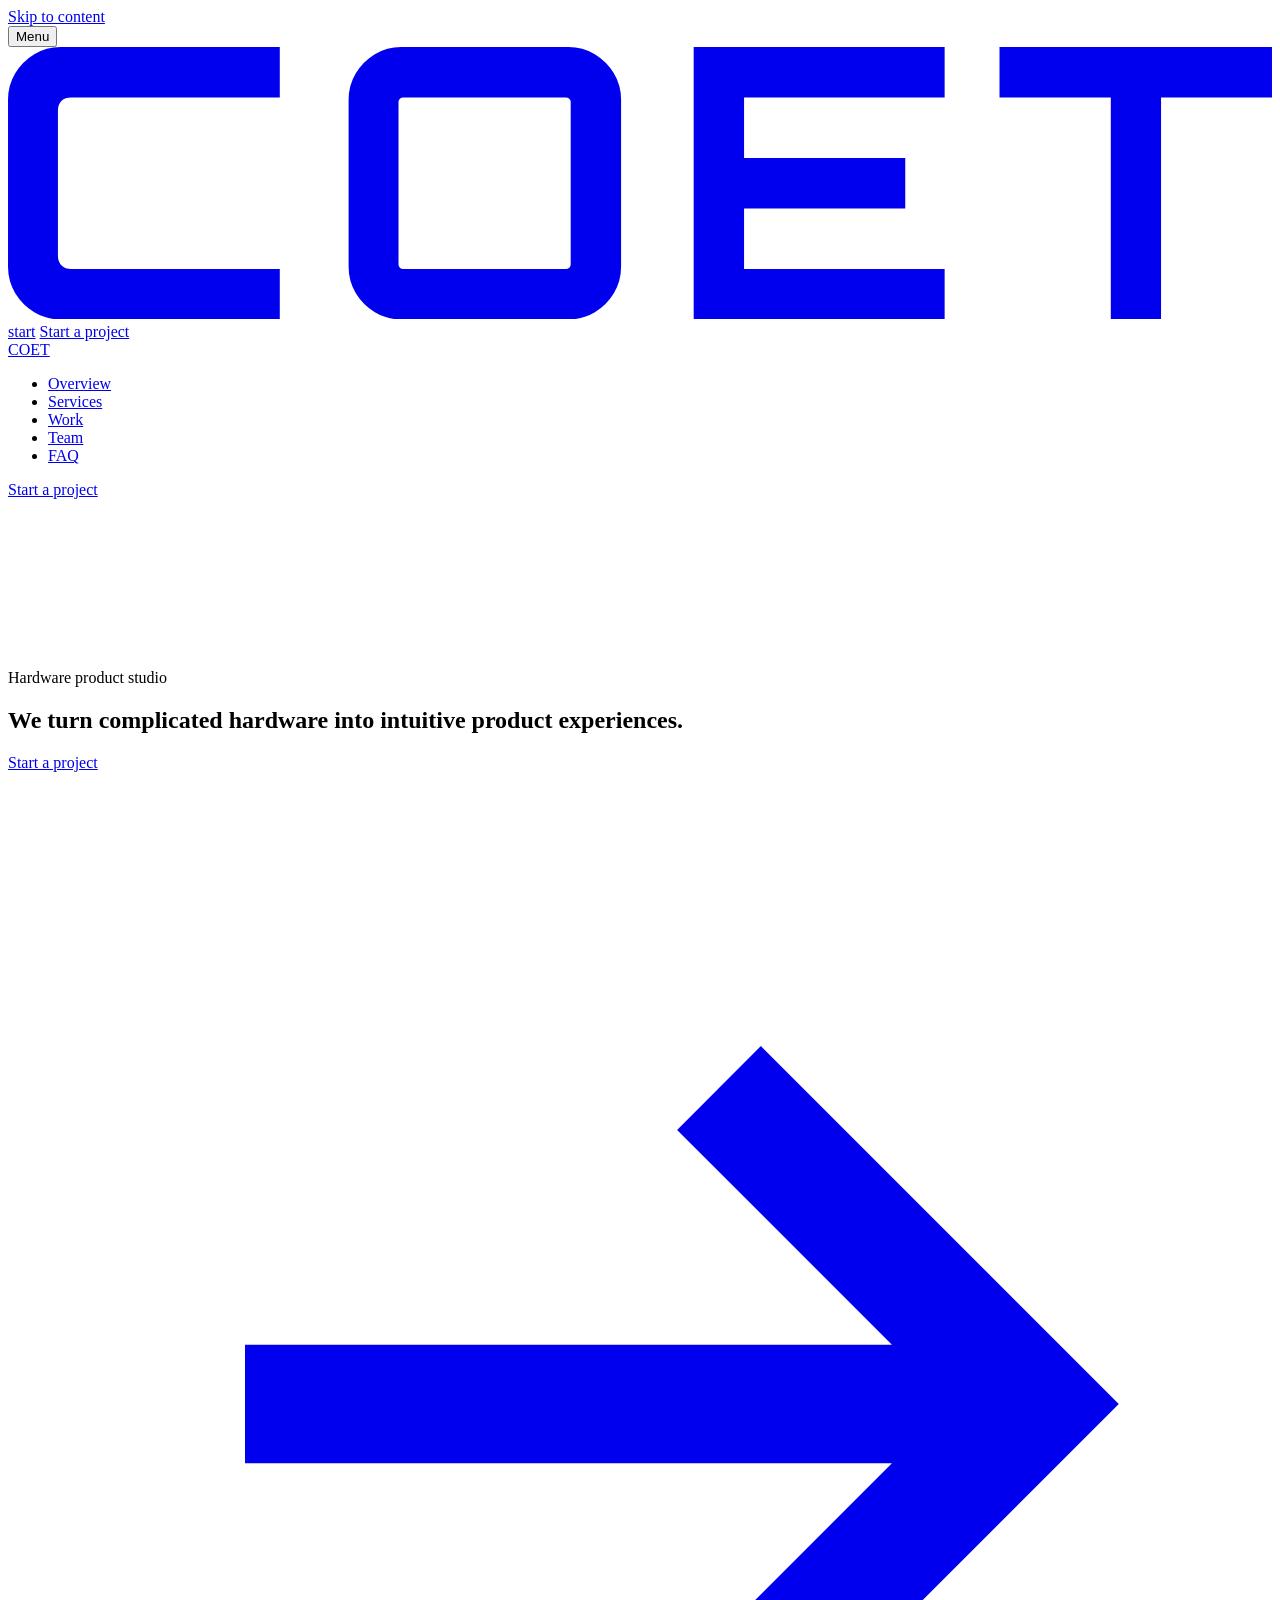
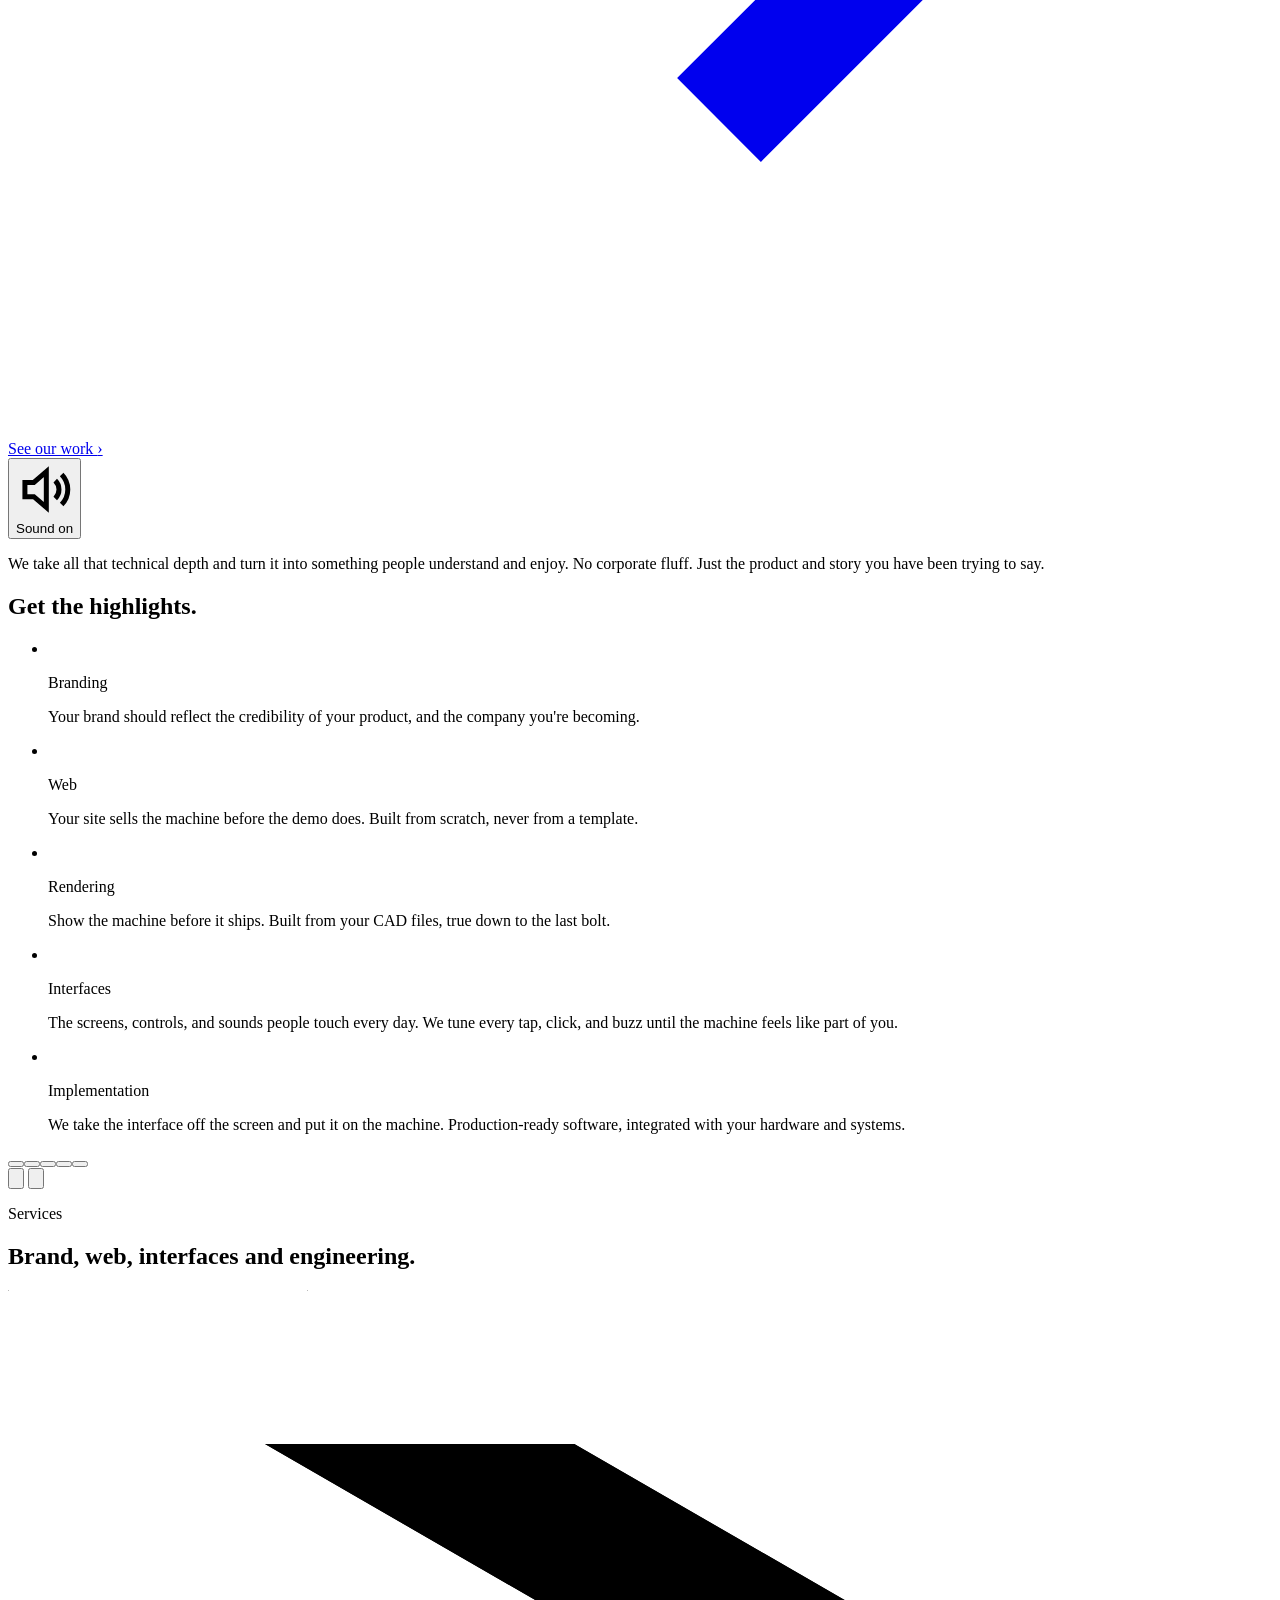
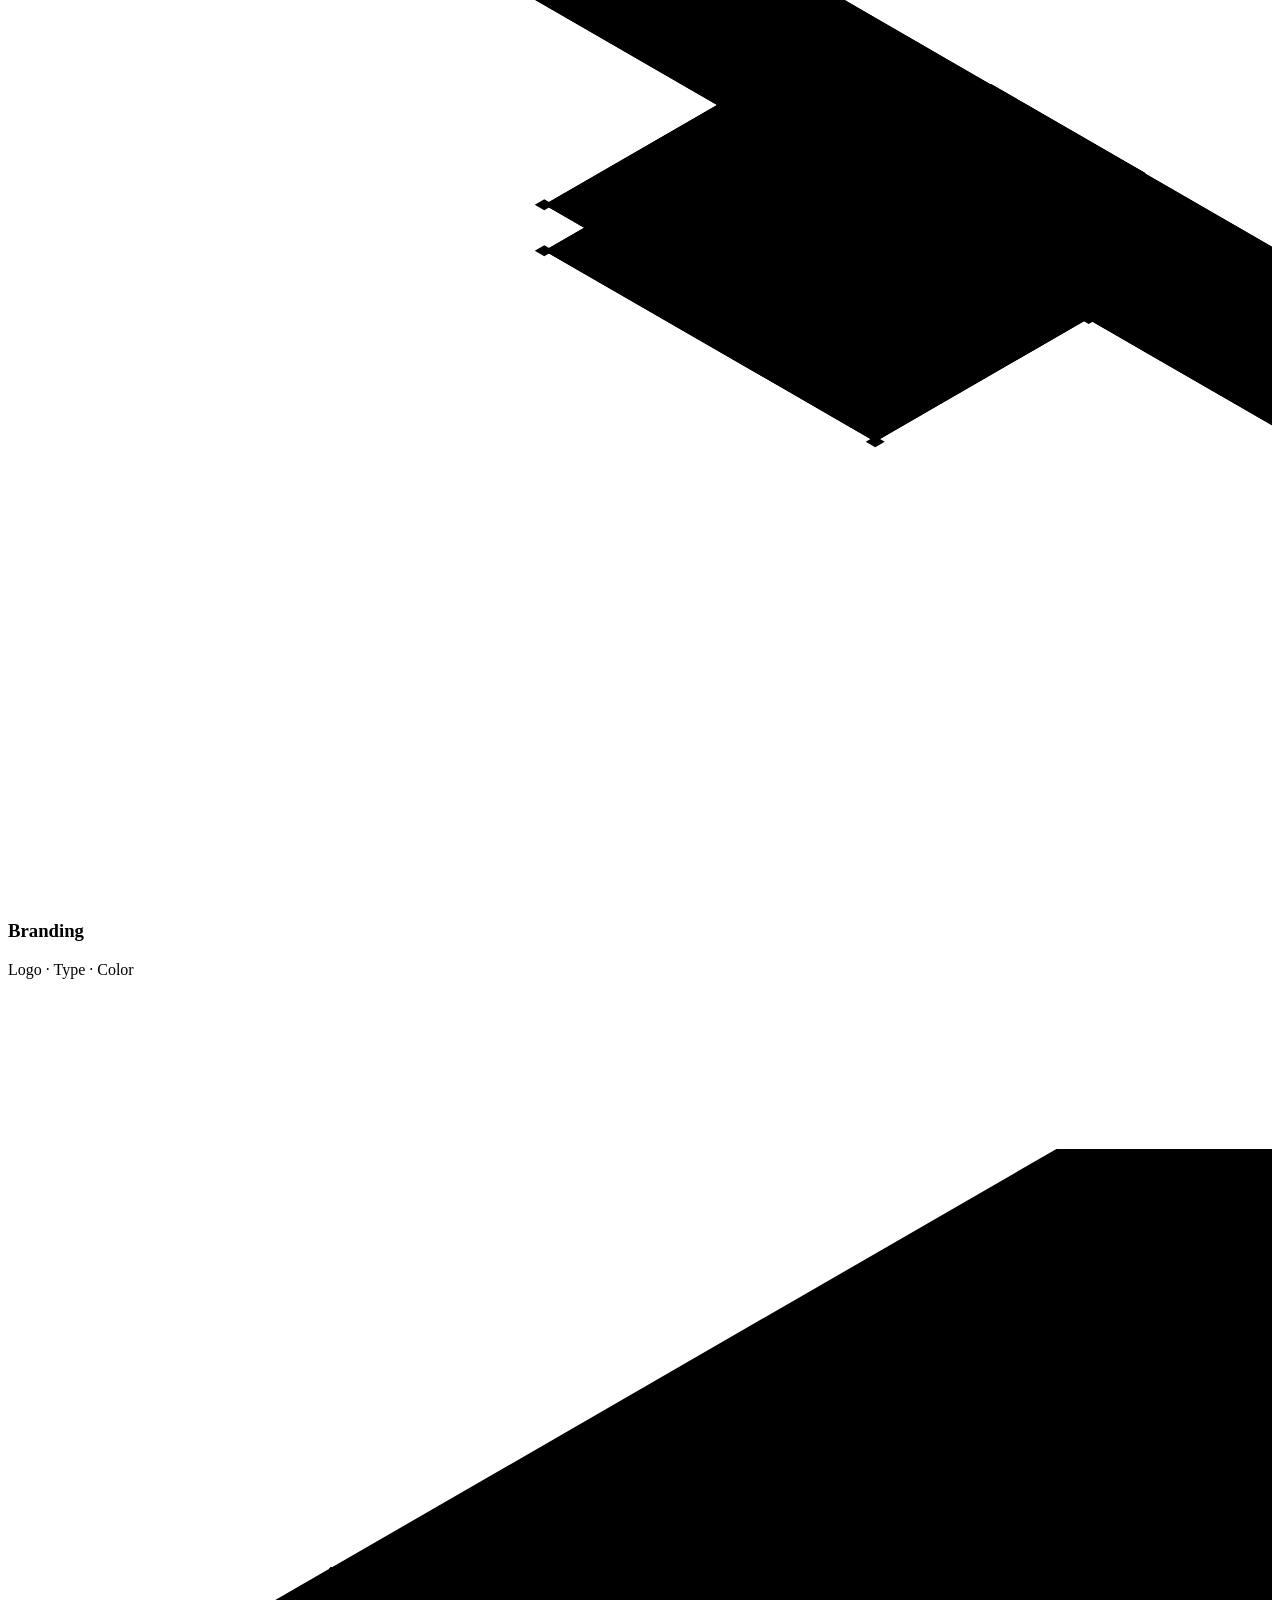
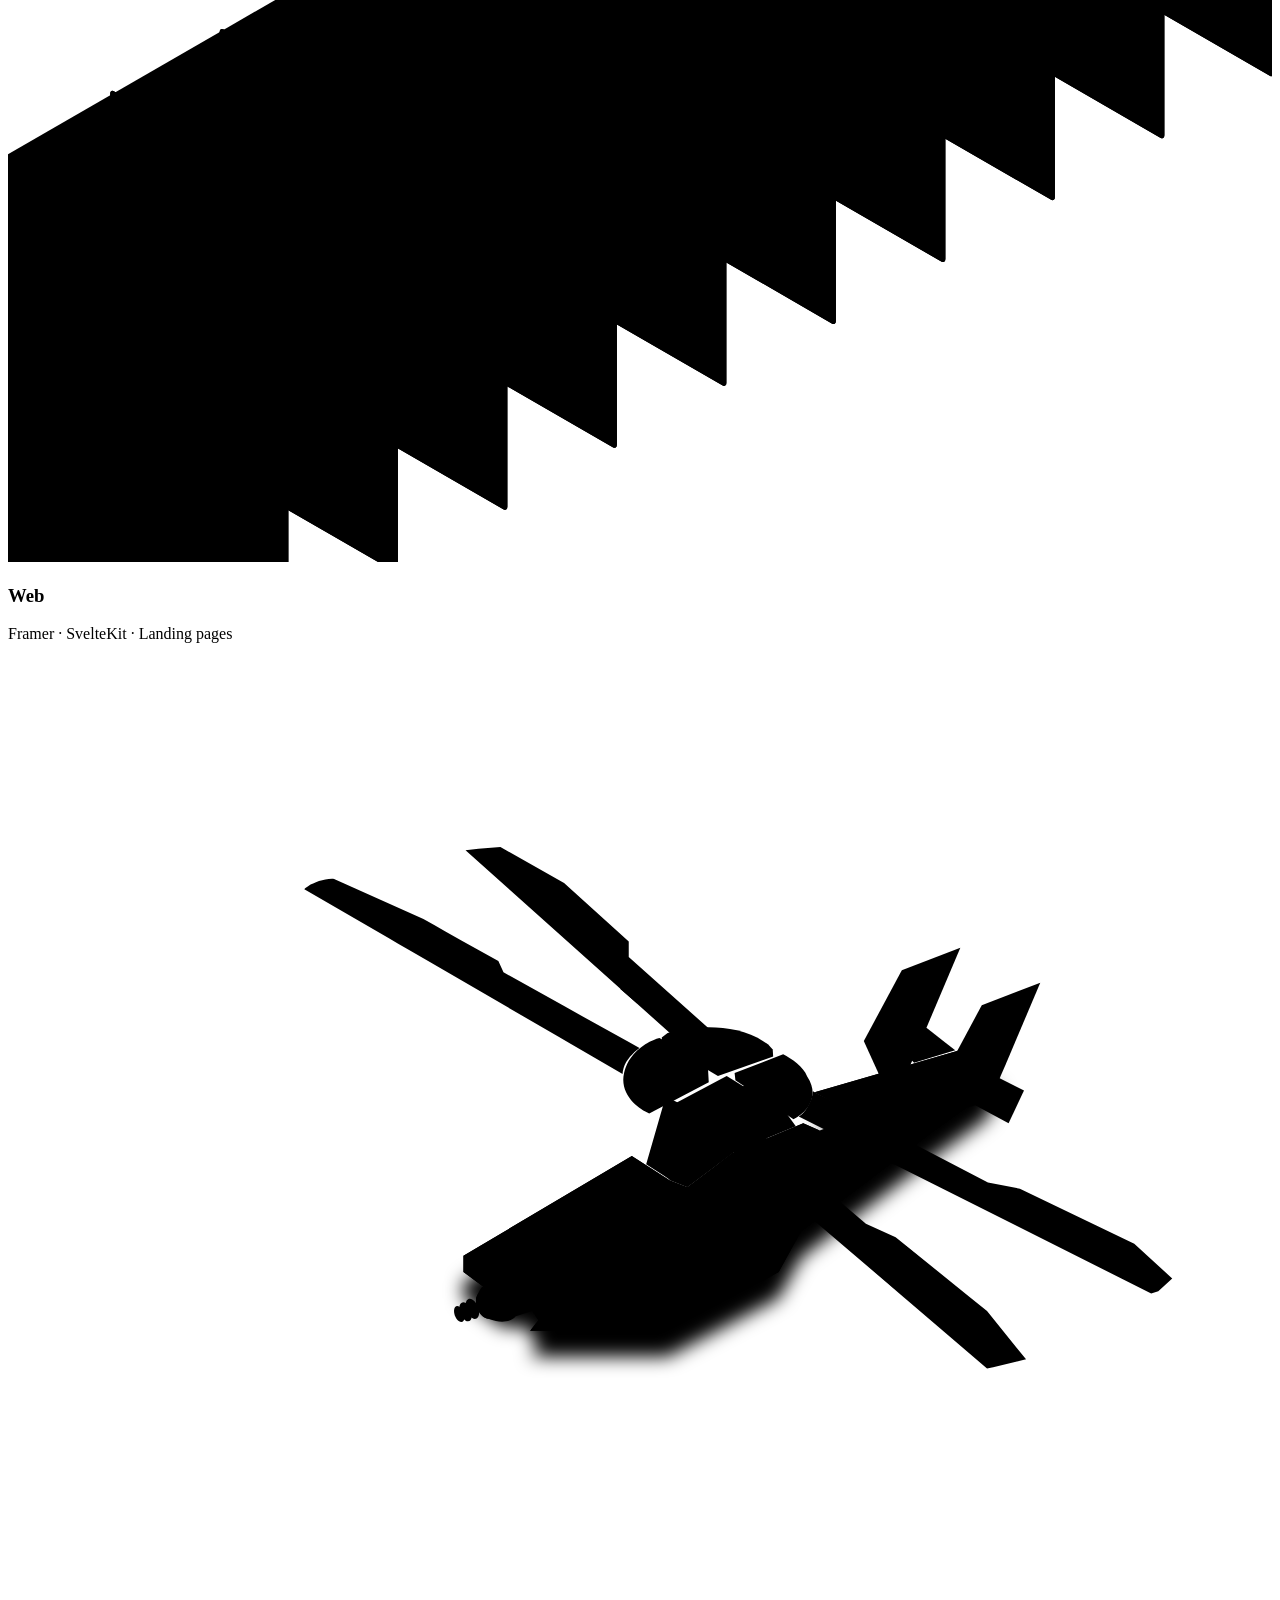
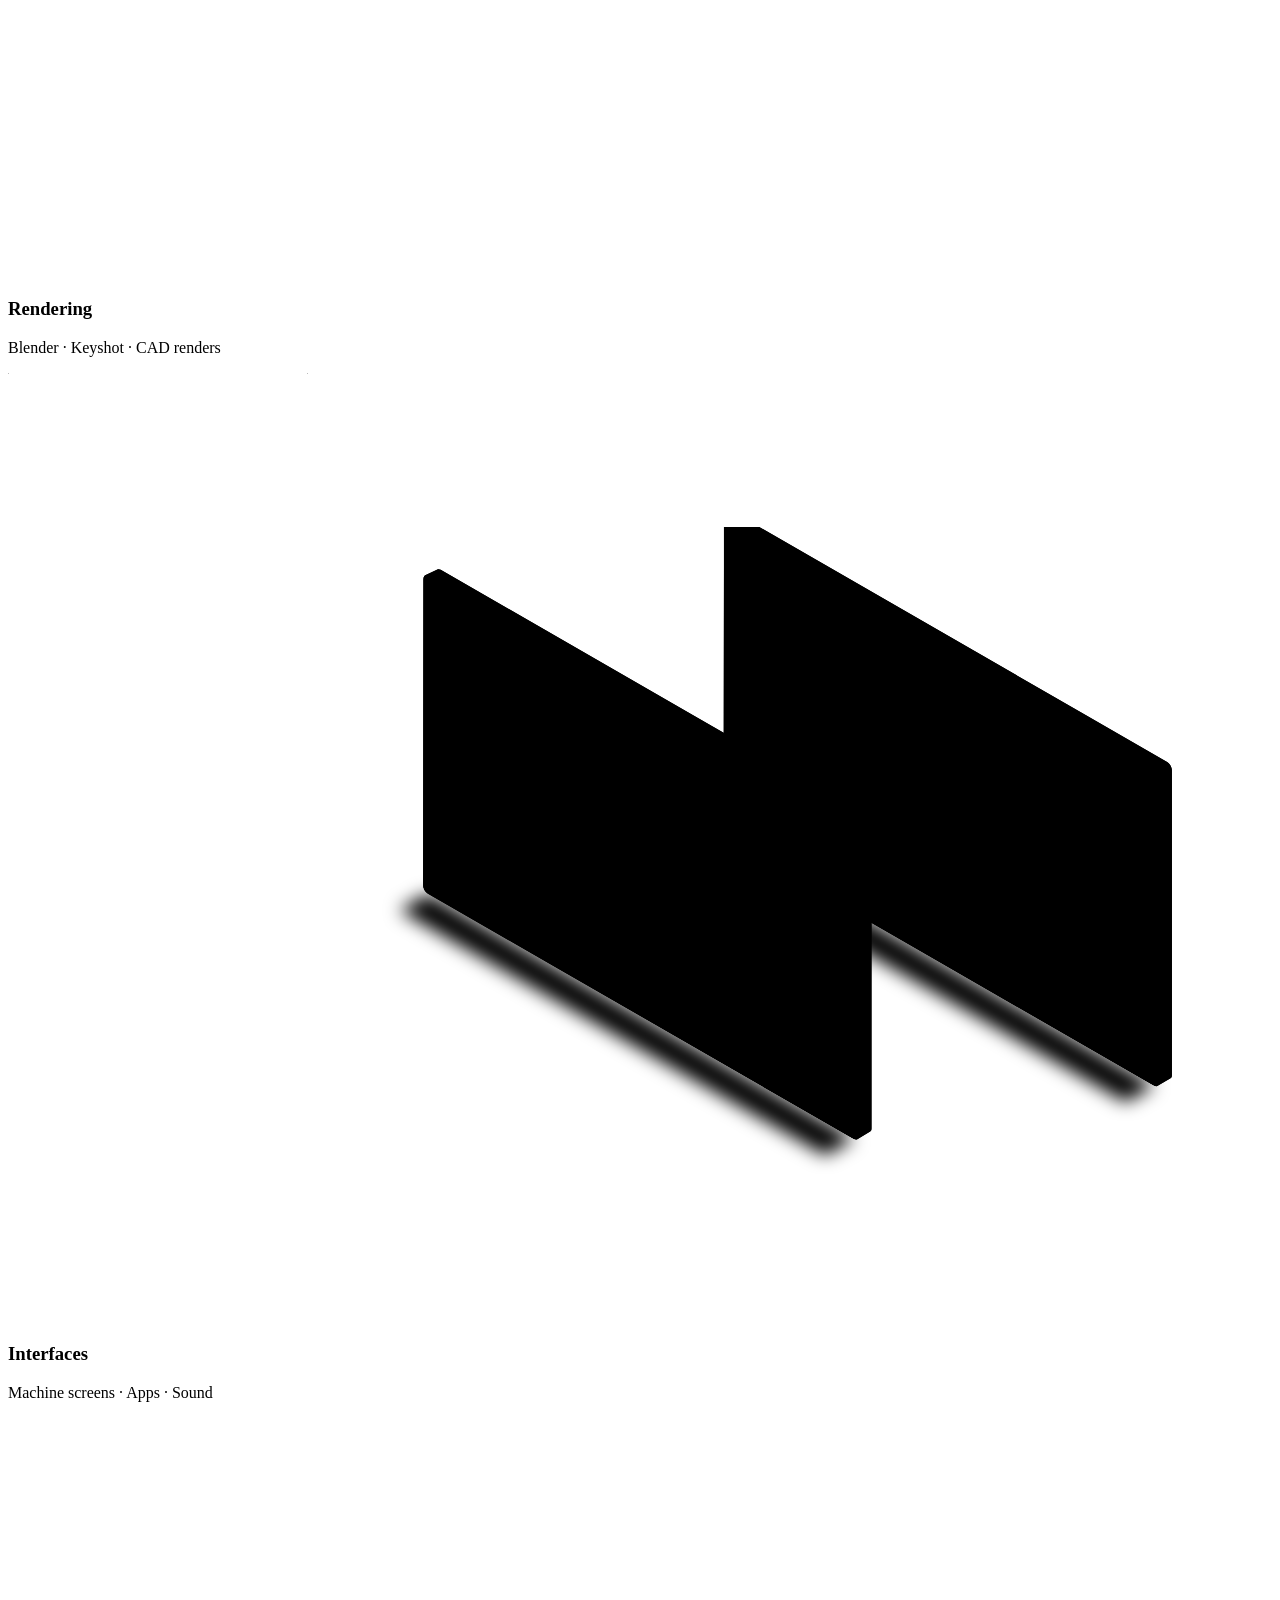
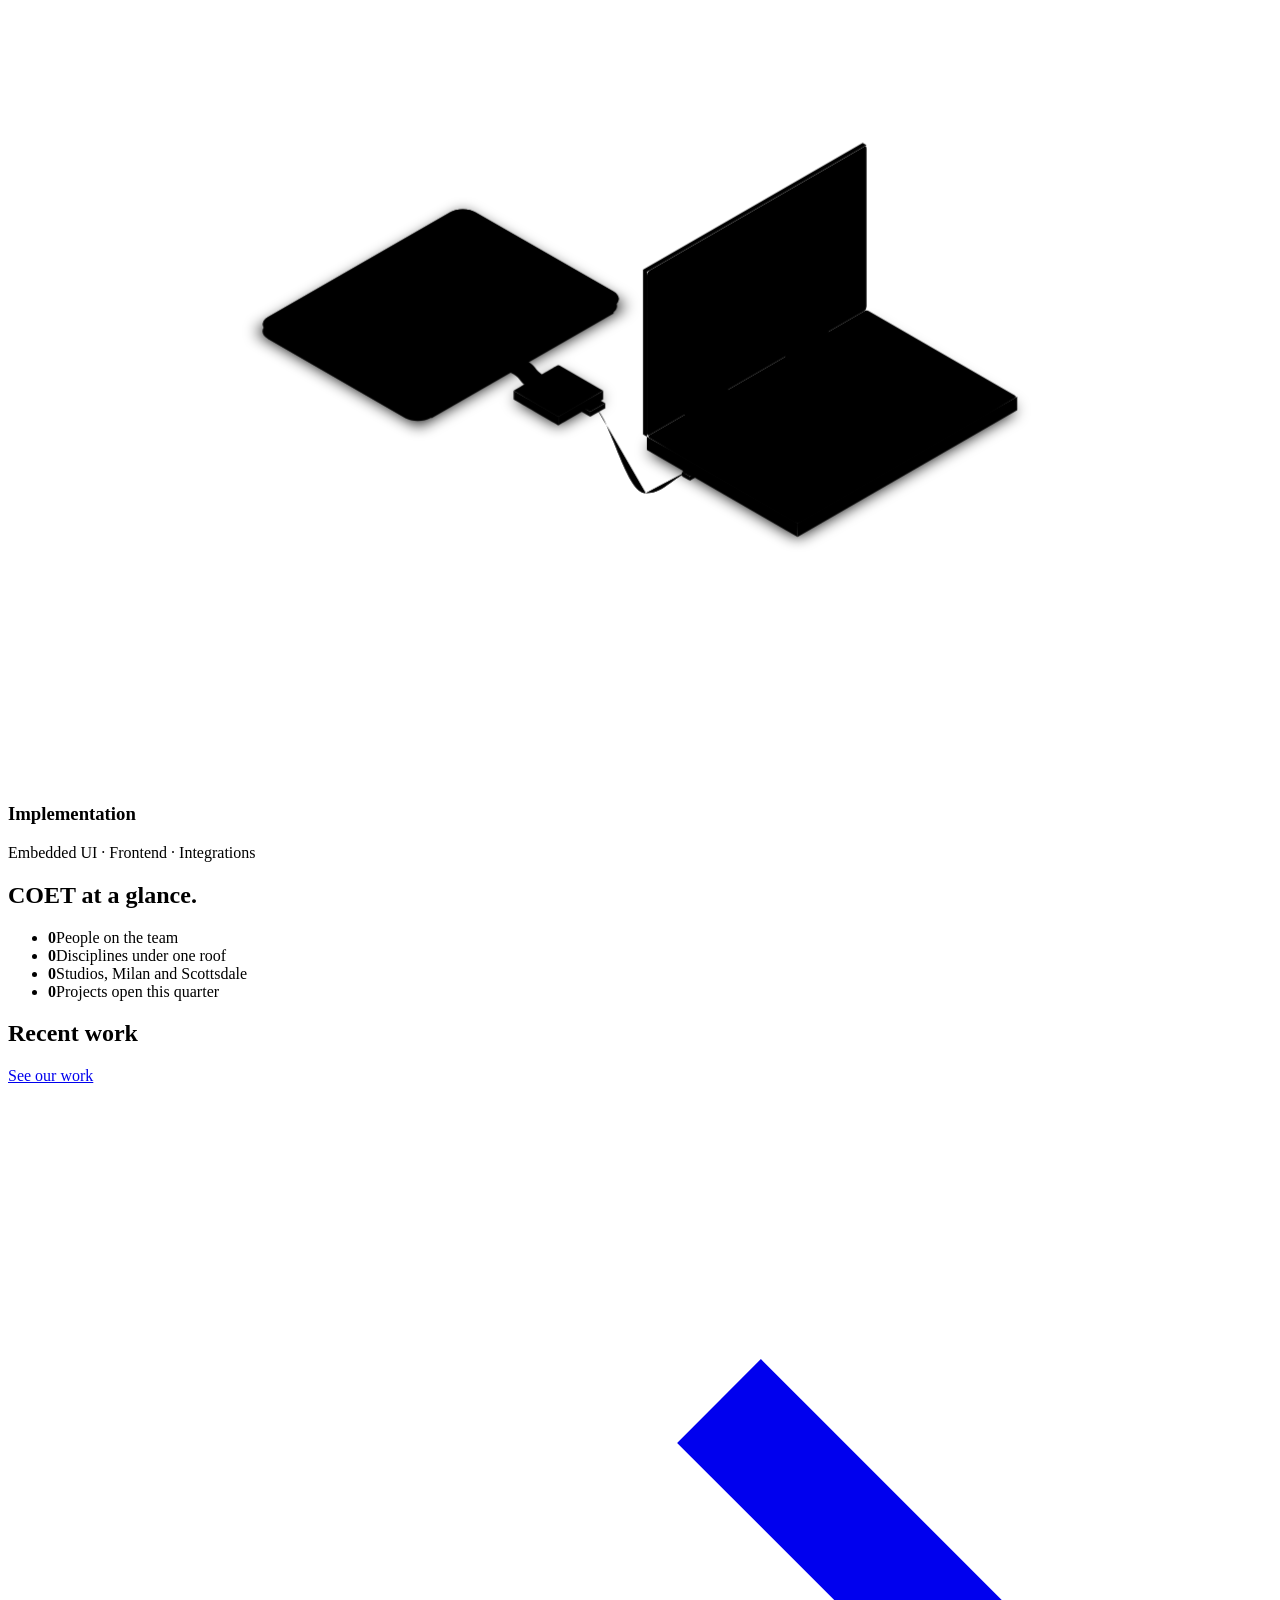
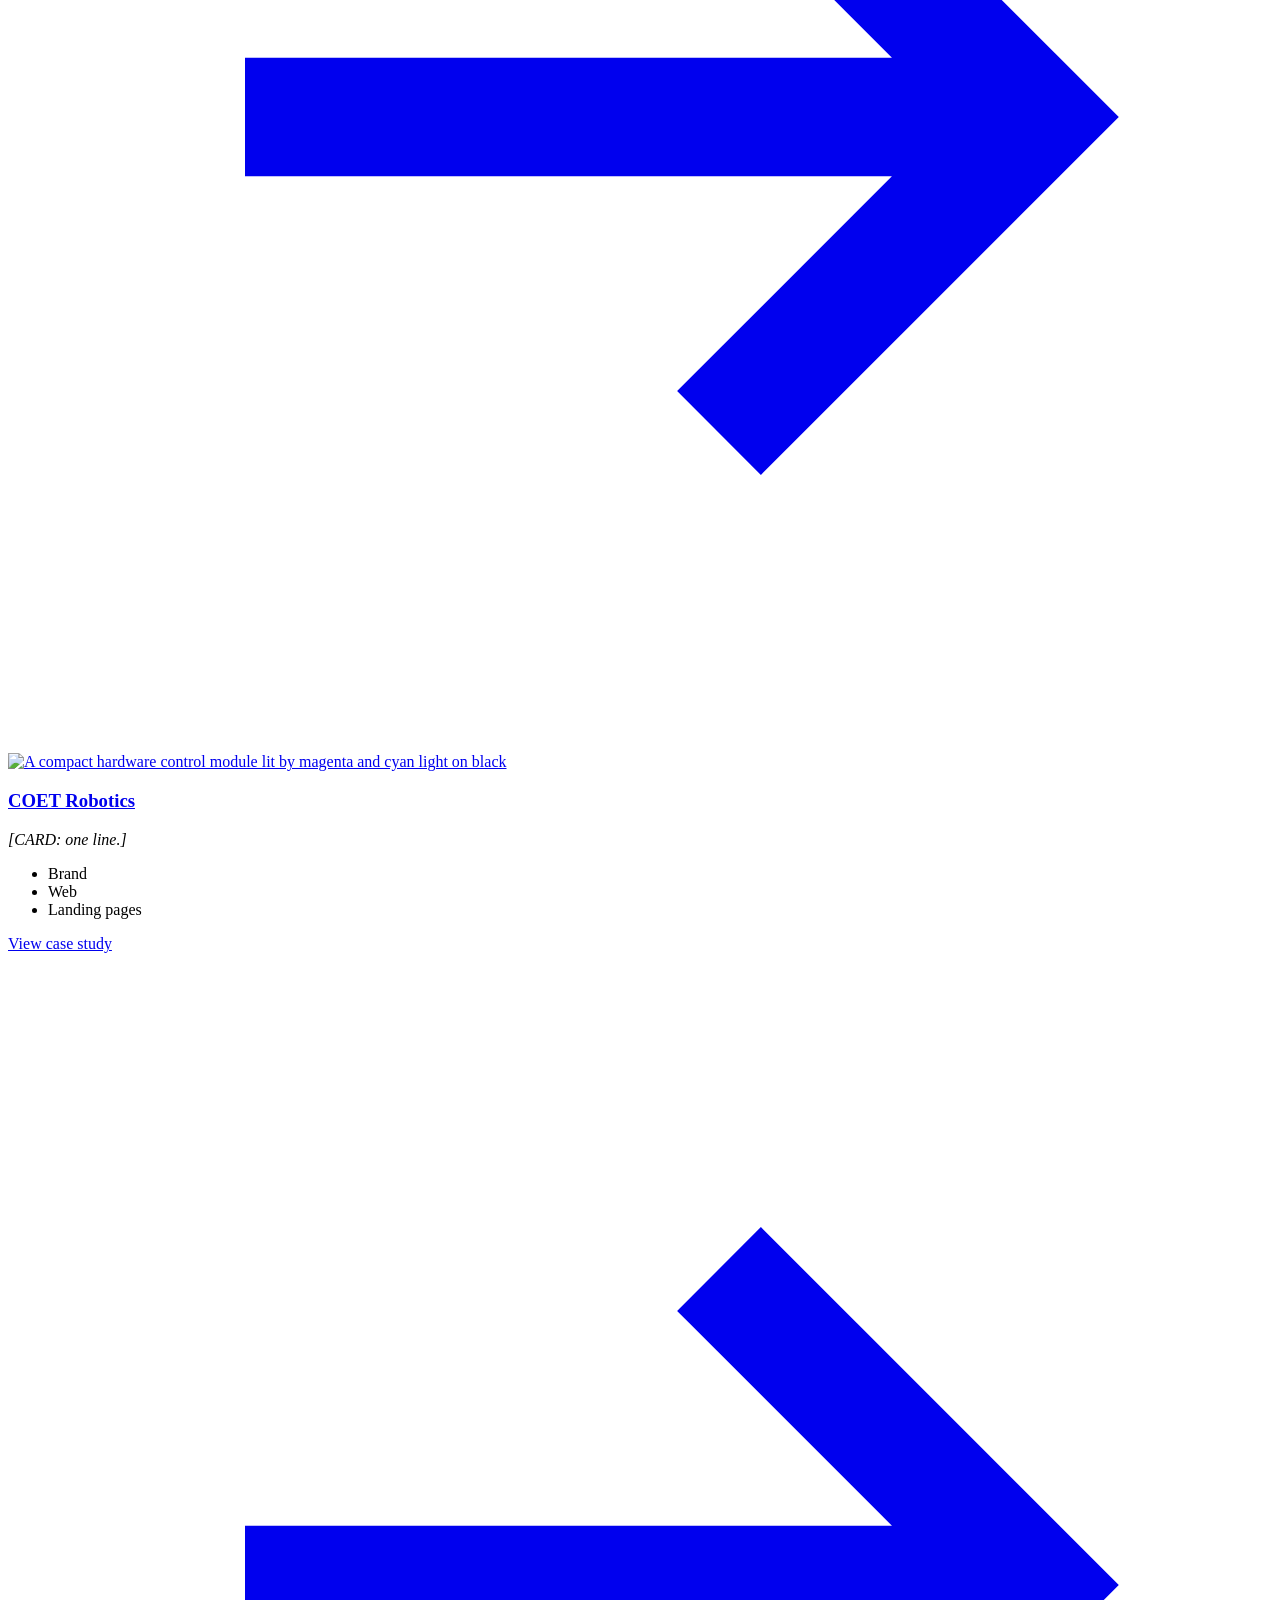
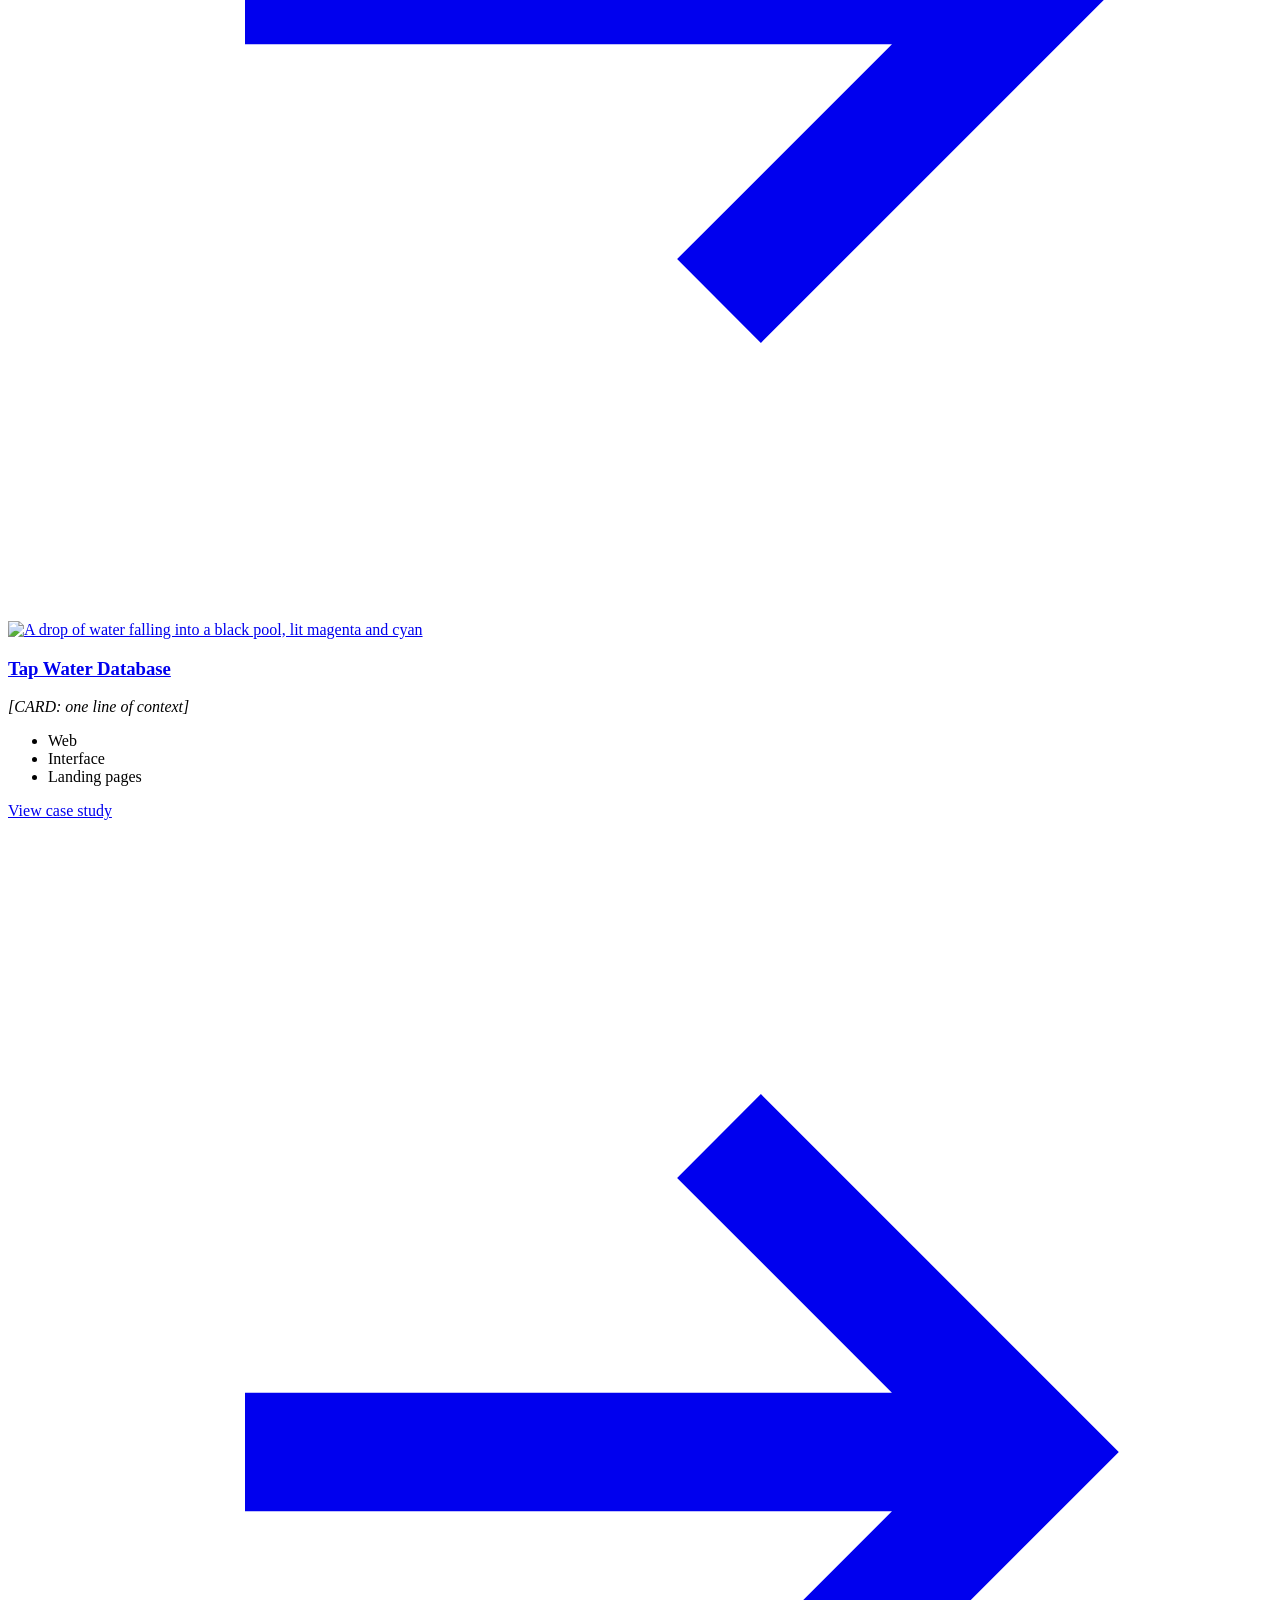
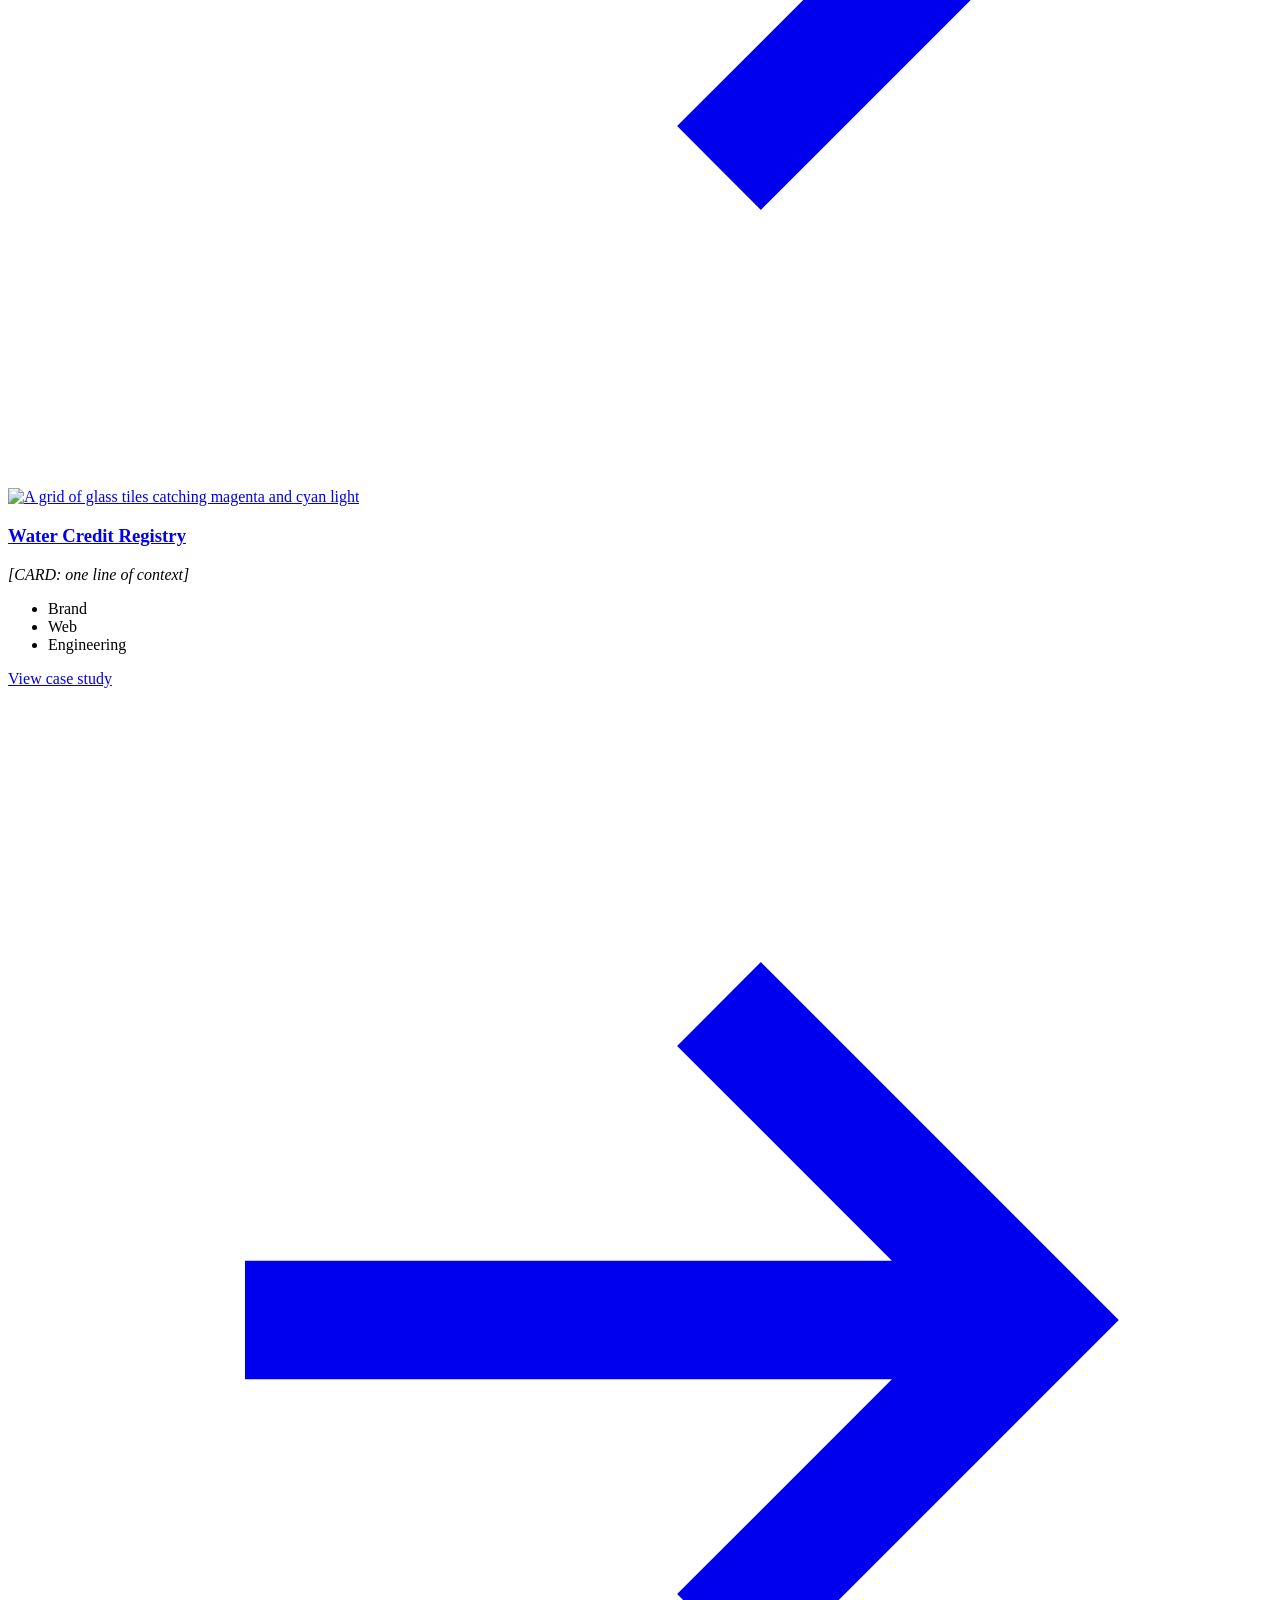
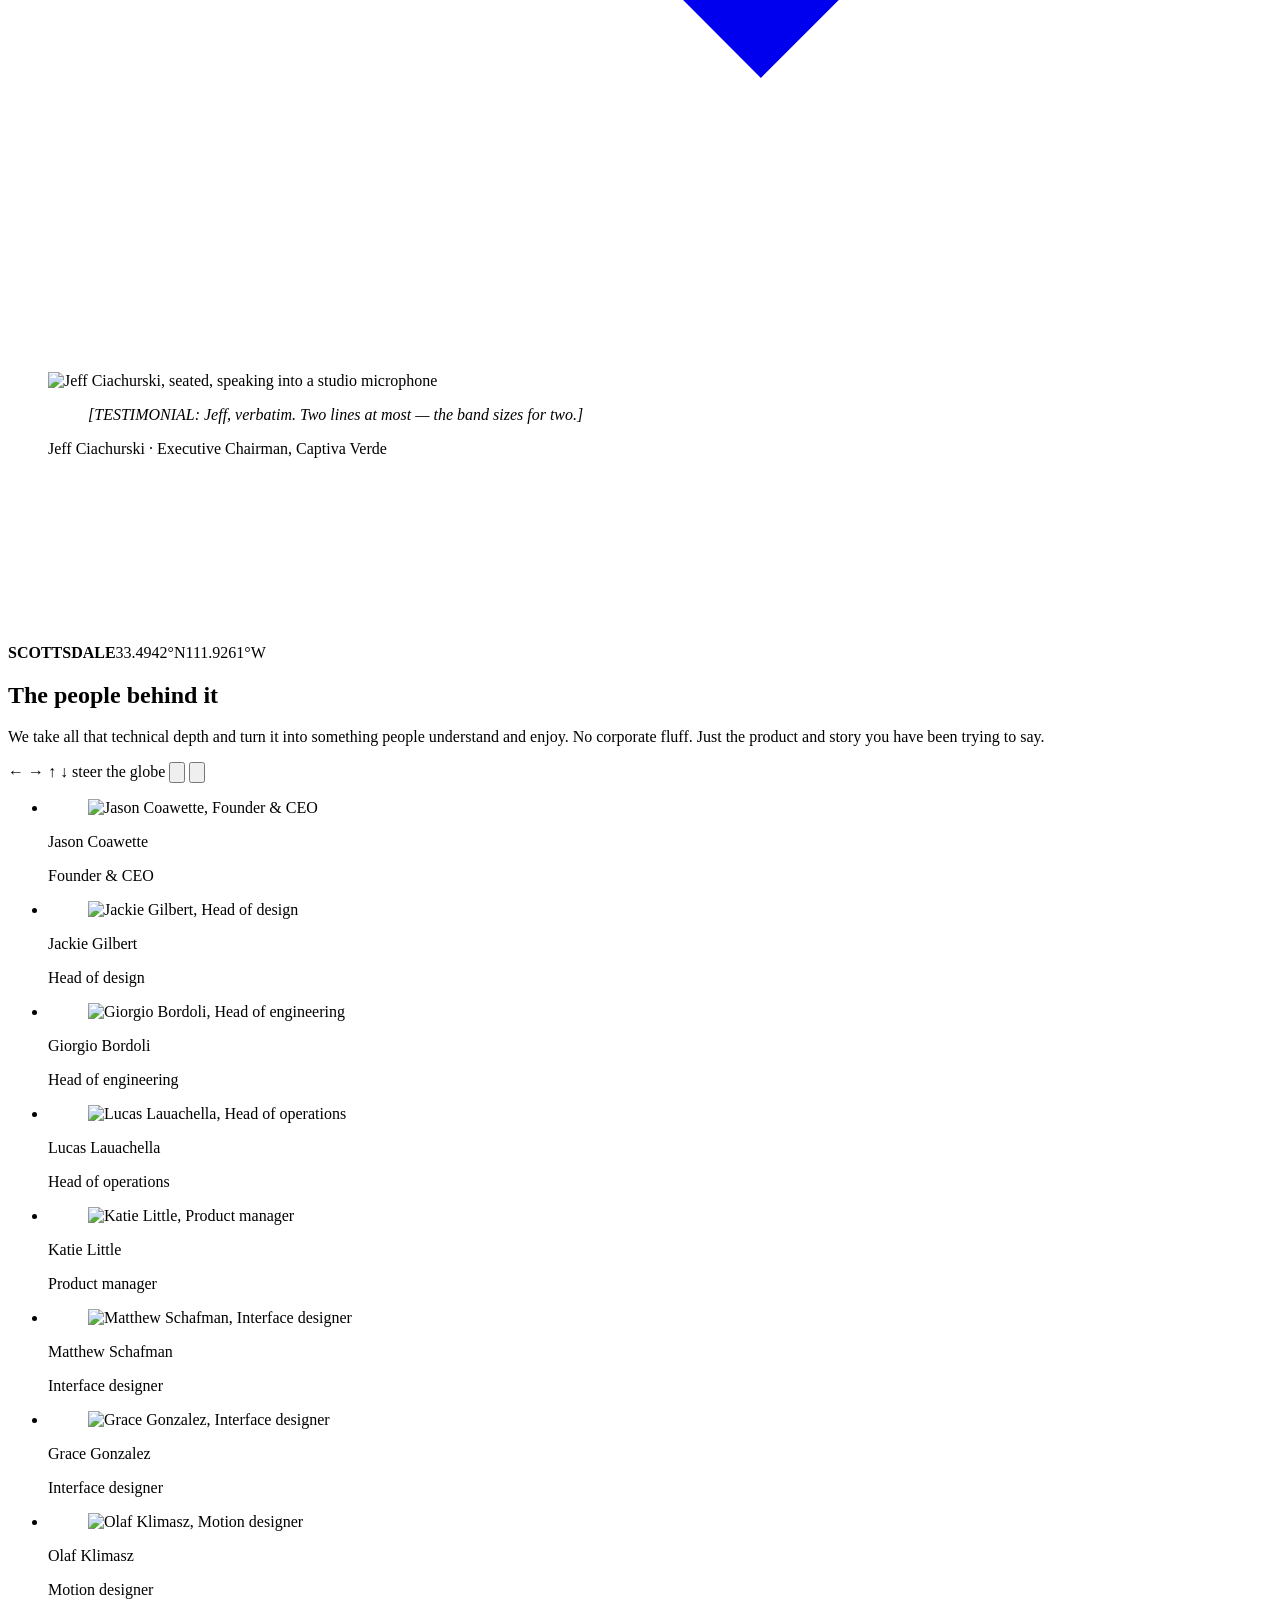
==== commit 0eb0a64e: "Home as an Apple-style product page: sticky product bar, centred hero, highlights gallery, services " ====
--- a/index.html
+++ b/index.html
@@ -69,41 +69,81 @@
 </div>
 <main id="main">
 
-  <!-- 1 THE LANDING IS THE SHOWREEL. User: "the show reel video needs to be the landing page, exactly like that".
-       The six light-sweep reveals play full screen on a loop (phones get a portrait cut), with the line over it. -->
-  <section class="hero-reel" aria-labelledby="hero-title">
-    <video class="hero-reel__video" muted loop playsinline preload="auto" poster="/coet-redesign/assets/studio/reel-poster.webp" data-reel data-src="/coet-redesign/assets/studio/reel.mp4" data-src-m="/coet-redesign/assets/studio/reel-m.mp4" data-src-a="/coet-redesign/assets/studio/reel-a.webm" data-src-m-a="/coet-redesign/assets/studio/reel-m-a.webm" data-poster-m="/coet-redesign/assets/studio/reel-m-poster.webp" aria-label="Showreel: eight pieces of hardware, from a control module to a rugged tablet and a circuit board, revealed by a sweep of magenta and cyan light"></video>
+  <!-- User 2026-10-14: "this doesn't feel like a product website setup" → chose the Apple product page layout:
+       a sticky product bar, a centred hero, the highlights, one chapter per service, the numbers, then the rest. -->
+
+  <!-- 0 THE PRODUCT BAR, sticky, like a flagship launch page's local nav -->
+  <nav class="pnav" aria-label="On this page" data-pnav>
+    <div class="pnav__inner">
+      <a class="pnav__title" href="#top">COET</a>
+      <ul class="pnav__links">
+        <li><a href="#highlights">Overview</a></li>
+        <li><a href="#services">Services</a></li>
+        <li><a href="#work">Work</a></li>
+        <li><a href="#team">Team</a></li>
+        <li><a href="#faq">FAQ</a></li>
+      </ul>
+      <a class="pnav__cta" href="/coet-redesign/start-a-project">Start a project</a>
+    </div>
+  </nav>
+
+  <!-- 1 HERO: the showreel full screen, the line centred over it -->
+  <section class="hero-reel hero-reel--product" id="top" aria-labelledby="hero-title">
+    <video class="hero-reel__video" muted loop playsinline preload="auto" poster="/coet-redesign/assets/studio/reel-poster.webp" data-reel data-src="/coet-redesign/assets/studio/reel.mp4" data-src-m="/coet-redesign/assets/studio/reel-m.mp4" data-src-a="/coet-redesign/assets/studio/reel-a.webm" data-src-m-a="/coet-redesign/assets/studio/reel-m-a.webm" data-poster-m="/coet-redesign/assets/studio/reel-m-poster.webp" aria-label="Showreel: eight pieces of hardware, from a control module to a rugged tablet and a circuit board, revealed by a sweep of light"></video>
     <div class="hero-reel__shade" aria-hidden="true"></div>
     <div class="wrap hero-reel__copy">
-      <p class="label">Hardware product studio</p>
+      <p class="hero-reel__eyebrow">Hardware product studio</p>
       <h1 id="hero-title" class="sc-display">We turn complicated hardware into <span class="grad">intuitive product experiences.</span></h1>
-      <div class="btn-row"><a class="btn btn--primary" href="/coet-redesign/start-a-project">Start a project <svg viewBox="0 0 16 16" fill="none" stroke="currentColor" stroke-width="1.5" aria-hidden="true"><path d="M3 8h10M9 4l4 4-4 4"/></svg></a><a class="btn btn--ghost" href="#work">See our work</a></div>
+      <div class="btn-row"><a class="btn btn--primary" href="/coet-redesign/start-a-project">Start a project <svg viewBox="0 0 16 16" fill="none" stroke="currentColor" stroke-width="1.5" aria-hidden="true"><path d="M3 8h10M9 4l4 4-4 4"/></svg></a><a class="pl-link" href="#work">See our work <span aria-hidden="true">›</span></a></div>
     </div>
     <button type="button" class="hero-reel__sound" data-sound-toggle aria-pressed="true"><svg viewBox="0 0 16 16" fill="none" stroke="currentColor" stroke-width="1.4" aria-hidden="true"><path d="M2.5 6v4h2.5l3.5 3V3L5 6z"/><path class="wave" d="M11 5.5a3.5 3.5 0 0 1 0 5M12.8 3.8a6 6 0 0 1 0 8.4"/></svg><span>Sound on</span></button>
   </section>
 
-  <!-- 2 STATEMENT -->
-  <section class="section statement-reel" data-sc-act="flow" aria-label="What we do">
+  <!-- 2 INTRO: one centred paragraph that lights up word by word -->
+  <section class="section statement-reel pintro" data-sc-act="flow" aria-label="What we do">
     <div class="wrap"><p class="sc-display" data-words-in>We take all that technical depth and turn it into something people understand and enjoy. No corporate fluff. Just the product and story you have been trying to say.</p></div>
   </section>
 
-  <!-- 3b MARQUEE + COUNTS. Every discipline COET lists, running; counts taken from the site's own data -->
-  <section class="ticker" data-sc-act="flow" aria-label="What COET does">
-    <div class="marquee" aria-hidden="true"><div class="marquee__track"><span>Logo</span><i>✦</i><span>Type</span><i>✦</i><span>Color</span><i>✦</i><span>Pitch decks</span><i>✦</i><span>Brand portal</span><i>✦</i><span>Framer</span><i>✦</i><span>SvelteKit</span><i>✦</i><span>Landing pages</span><i>✦</i><span>CMS</span><i>✦</i><span>Blender</span><i>✦</i><span>Keyshot</span><i>✦</i><span>CAD renders</span><i>✦</i><span>Launch films</span><i>✦</i><span>Machine screens</span><i>✦</i><span>Apps</span><i>✦</i><span>Sound</span><i>✦</i><span>Haptics</span><i>✦</i><span>Design system</span><i>✦</i><span>Embedded UI</span><i>✦</i><span>Frontend</span><i>✦</i><span>Integrations</span><i>✦</i><span>Prototypes</span><i>✦</i><span>Logo</span><i>✦</i><span>Type</span><i>✦</i><span>Color</span><i>✦</i><span>Pitch decks</span><i>✦</i><span>Brand portal</span><i>✦</i><span>Framer</span><i>✦</i><span>SvelteKit</span><i>✦</i><span>Landing pages</span><i>✦</i><span>CMS</span><i>✦</i><span>Blender</span><i>✦</i><span>Keyshot</span><i>✦</i><span>CAD renders</span><i>✦</i><span>Launch films</span><i>✦</i><span>Machine screens</span><i>✦</i><span>Apps</span><i>✦</i><span>Sound</span><i>✦</i><span>Haptics</span><i>✦</i><span>Design system</span><i>✦</i><span>Embedded UI</span><i>✦</i><span>Frontend</span><i>✦</i><span>Integrations</span><i>✦</i><span>Prototypes</span><i>✦</i></div></div>
-    <ul class="wrap counts">
-      <li><b data-count="12">0</b><span>People on the team</span></li>
-      <li><b data-count="5">0</b><span>Disciplines under one roof</span></li>
-      <li><b data-count="3">0</b><span>Recent projects shown</span></li>
-      <li><b data-count="3">0</b><span>Projects open this quarter</span></li>
+  <!-- 3 GET THE HIGHLIGHTS: a snapping gallery of the five services, from the Higgsfield stills -->
+  <section class="phl" id="highlights" data-sc-act="flow" aria-labelledby="phl-title">
+    <div class="wrap phl__head"><h2 id="phl-title" class="sc-display h2">Get the highlights.</h2></div>
+    <ul class="phl__rail" data-phl tabindex="0" aria-label="Highlights. Swipe or use the buttons.">
+      <li class="phl__card" id="hl-branding" aria-label="Branding">
+        <img src="/coet-redesign/assets/img/svc-branding.webp" alt="" loading="lazy" decoding="async">
+        <div class="phl__copy"><p class="phl__kicker">Branding</p><p class="phl__line">Your brand should reflect the credibility of your product, and the company you&#x27;re becoming.</p></div>
+      </li>
+      <li class="phl__card" id="hl-web" aria-label="Web">
+        <img src="/coet-redesign/assets/img/svc-web.webp" alt="" loading="lazy" decoding="async">
+        <div class="phl__copy"><p class="phl__kicker">Web</p><p class="phl__line">Your site sells the machine before the demo does. Built from scratch, never from a template.</p></div>
+      </li>
+      <li class="phl__card" id="hl-rendering" aria-label="Rendering">
+        <img src="/coet-redesign/assets/img/svc-rendering.webp" alt="" loading="lazy" decoding="async">
+        <div class="phl__copy"><p class="phl__kicker">Rendering</p><p class="phl__line">Show the machine before it ships. Built from your CAD files, true down to the last bolt.</p></div>
+      </li>
+      <li class="phl__card" id="hl-interfaces" aria-label="Interfaces">
+        <img src="/coet-redesign/assets/img/svc-interfaces.webp" alt="" loading="lazy" decoding="async">
+        <div class="phl__copy"><p class="phl__kicker">Interfaces</p><p class="phl__line">The screens, controls, and sounds people touch every day. We tune every tap, click, and buzz until the machine feels like part of you.</p></div>
+      </li>
+      <li class="phl__card" id="hl-implementation" aria-label="Implementation">
+        <img src="/coet-redesign/assets/img/svc-implementation.webp" alt="" loading="lazy" decoding="async">
+        <div class="phl__copy"><p class="phl__kicker">Implementation</p><p class="phl__line">We take the interface off the screen and put it on the machine. Production-ready software, integrated with your hardware and systems.</p></div>
+      </li>
     </ul>
-  </section>
-
-  <!-- 4 THE DRAWINGS. COET's original service illustrations, unchanged, as a tile grid -->
-  <section class="section bento-x" id="services" data-sc-act="flow" aria-labelledby="bento-title">
+    <div class="wrap phl__ctrl">
+      <div class="phl__dots" role="tablist" aria-label="Choose a highlight"><button type="button" role="tab" aria-label="Branding" aria-selected="true" data-phl-dot="0"></button><button type="button" role="tab" aria-label="Web" aria-selected="false" data-phl-dot="1"></button><button type="button" role="tab" aria-label="Rendering" aria-selected="false" data-phl-dot="2"></button><button type="button" role="tab" aria-label="Interfaces" aria-selected="false" data-phl-dot="3"></button><button type="button" role="tab" aria-label="Implementation" aria-selected="false" data-phl-dot="4"></button></div>
+      <div class="phl__btns">
+        <button type="button" class="icon-btn" data-phl-prev aria-label="Previous highlight"><svg viewBox="0 0 16 16" fill="none" stroke="currentColor" stroke-width="1.5" aria-hidden="true"><path d="M13 8H3M7 4L3 8l4 4"/></svg></button>
+        <button type="button" class="icon-btn" data-phl-next aria-label="Next highlight"><svg viewBox="0 0 16 16" fill="none" stroke="currentColor" stroke-width="1.5" aria-hidden="true"><path d="M3 8h10M9 4l4 4-4 4"/></svg></button>
+      </div>
+    </div>
+  </section>
+
+  <!-- 4 THE SERVICES: COET's original drawings as a tile grid (user: "make the services a grid again") -->
+  <section class="section bento-x pch-wrap" id="services" data-sc-act="flow" aria-labelledby="services-title">
     <div class="wrap">
-      <div class="head-x" data-sc-in>
-        <h2 id="bento-title" class="label">Services</h2>
-        <p class="sc-display h2" data-words-in>Brand, web, interfaces and <span class="grad">engineering</span></p>
+      <div class="pch-wrap__head" data-sc-in>
+        <p class="pch__eyebrow">Services</p>
+        <h2 id="services-title" class="sc-display h2">Brand, web, interfaces and engineering.</h2>
       </div>
       <div class="bento-x__grid" data-sc-in data-sc-stagger="70">
       <article class="tile-x tile-x--branding" tabindex="0" aria-labelledby="tile-branding">
@@ -135,7 +175,59 @@
     </div>
   </section>
 
-  <!-- 6 TESTIMONIAL -->
+  <!-- 5 AT A GLANCE: the numbers, large, from the site's own data -->
+  <section class="section pspecs" data-sc-act="flow" aria-labelledby="specs-title">
+    <div class="wrap">
+      <h2 id="specs-title" class="sc-display h2" data-sc-in>COET at a glance.</h2>
+      <ul class="counts pspecs__grid" data-sc-in data-sc-stagger="60">
+        <li><b data-count="12">0</b><span>People on the team</span></li>
+        <li><b data-count="5">0</b><span>Disciplines under one roof</span></li>
+        <li><b data-count="2">0</b><span>Studios, Milan and Scottsdale</span></li>
+        <li><b data-count="3">0</b><span>Projects open this quarter</span></li>
+      </ul>
+    </div>
+  </section>
+
+  <!-- 6 WORK -->
+  <section class="section" id="work" data-sc-act="flow" aria-labelledby="work-title">
+    <div class="wrap">
+      <div class="head head--split" data-sc-in>
+        <h2 id="work-title" class="sc-display h2" data-words-in>Recent work</h2>
+        <a class="link--arrow head__aside" href="/coet-redesign/work"><span class="link">See our work</span> <svg viewBox="0 0 16 16" fill="none" stroke="currentColor" stroke-width="1.5" aria-hidden="true"><path d="M3 8h10M9 4l4 4-4 4"/></svg></a>
+      </div>
+      <div class="works">
+      <article class="work" data-sc-in>
+        <a class="work__media has-pic" data-spot href="/coet-redesign/work/hardware-project" tabindex="-1" aria-hidden="true"><img src="/coet-redesign/assets/img/work/hardware-project.webp" width="2048" height="1152" alt="A compact hardware control module lit by magenta and cyan light on black" loading="lazy" decoding="async"></a>
+        <div class="work__label">
+          <h3><a href="/coet-redesign/work/hardware-project">COET Robotics</a></h3>
+          <p class="sc-body"><em class="slot">[CARD: one line.]</em></p>
+          <ul class="tags" aria-label="Disciplines"><li class="tag">Brand</li><li class="tag">Web</li><li class="tag">Landing pages</li></ul>
+          <a class="link--arrow" href="/coet-redesign/work/hardware-project" aria-label="View case study: Hardware Project"><span class="link">View case study</span> <svg viewBox="0 0 16 16" fill="none" stroke="currentColor" stroke-width="1.5" aria-hidden="true"><path d="M3 8h10M9 4l4 4-4 4"/></svg></a>
+        </div>
+      </article>
+      <article class="work" data-sc-in data-water>
+        <a class="work__media has-pic" data-spot href="/coet-redesign/work/tap-water-database" tabindex="-1" aria-hidden="true"><img src="/coet-redesign/assets/img/work/tap-water-database.webp" width="2048" height="1152" alt="A drop of water falling into a black pool, lit magenta and cyan" loading="lazy" decoding="async"></a>
+        <div class="work__label">
+          <h3><a href="/coet-redesign/work/tap-water-database">Tap Water Database</a></h3>
+          <p class="sc-body"><em class="slot">[CARD: one line of context]</em></p>
+          <ul class="tags" aria-label="Disciplines"><li class="tag">Web</li><li class="tag">Interface</li><li class="tag">Landing pages</li></ul>
+          <a class="link--arrow" href="/coet-redesign/work/tap-water-database" aria-label="View case study: Tap Water Database"><span class="link">View case study</span> <svg viewBox="0 0 16 16" fill="none" stroke="currentColor" stroke-width="1.5" aria-hidden="true"><path d="M3 8h10M9 4l4 4-4 4"/></svg></a>
+        </div>
+      </article>
+      <article class="work" data-sc-in>
+        <a class="work__media has-pic" data-spot href="/coet-redesign/work/water-credit-registry" tabindex="-1" aria-hidden="true"><img src="/coet-redesign/assets/img/work/water-credit-registry.webp" width="2048" height="1152" alt="A grid of glass tiles catching magenta and cyan light" loading="lazy" decoding="async"></a>
+        <div class="work__label">
+          <h3><a href="/coet-redesign/work/water-credit-registry">Water Credit Registry</a></h3>
+          <p class="sc-body"><em class="slot">[CARD: one line of context]</em></p>
+          <ul class="tags" aria-label="Disciplines"><li class="tag">Brand</li><li class="tag">Web</li><li class="tag">Engineering</li></ul>
+          <a class="link--arrow" href="/coet-redesign/work/water-credit-registry" aria-label="View case study: Water Credit Registry"><span class="link">View case study</span> <svg viewBox="0 0 16 16" fill="none" stroke="currentColor" stroke-width="1.5" aria-hidden="true"><path d="M3 8h10M9 4l4 4-4 4"/></svg></a>
+        </div>
+      </article>
+      </div>
+    </div>
+  </section>
+
+  <!-- 7 TESTIMONIAL -->
   <section class="voice" data-sc-act="flow" data-station="voice" aria-label="Testimonial">
     <div class="wrap voice__grid">
       <figure class="voice__photo" data-sc-reveal="up" data-sc-reveal-at="0.05 0.4"><img src="/coet-redesign/assets/img/jeff.avif" width="1680" height="936" alt="Jeff Ciachurski, seated, speaking into a studio microphone" loading="lazy" decoding="async"></figure>
@@ -146,7 +238,7 @@
     </div>
   </section>
 
-  <!-- 7 TEAM -->
+  <!-- 8 TEAM -->
   <section class="section team" id="team" data-sc-act="flow" aria-labelledby="team-title">
     <!-- COET's own globe (original team__globe: their coastlines, their two studios and their arcs), redrawn for the dark page -->
     <div class="team__globe" data-globe aria-hidden="true"><canvas></canvas>
@@ -175,45 +267,6 @@
     </ul>
   </section>
 
-  <!-- 8 WORK -->
-  <section class="section" id="work" data-sc-act="flow" aria-labelledby="work-title">
-    <div class="wrap">
-      <div class="head head--split" data-sc-in>
-        <h2 id="work-title" class="sc-display h2" data-words-in>Recent work</h2>
-        <a class="link--arrow head__aside" href="/coet-redesign/work"><span class="link">See our work</span> <svg viewBox="0 0 16 16" fill="none" stroke="currentColor" stroke-width="1.5" aria-hidden="true"><path d="M3 8h10M9 4l4 4-4 4"/></svg></a>
-      </div>
-      <div class="works">
-      <article class="work" data-sc-in>
-        <a class="work__media has-pic" data-spot href="/coet-redesign/work/hardware-project" tabindex="-1" aria-hidden="true"><img src="/coet-redesign/assets/img/work/hardware-project.webp" width="2048" height="1152" alt="A compact hardware control module lit by magenta and cyan light on black" loading="lazy" decoding="async"></a>
-        <div class="work__label">
-          <h3><a href="/coet-redesign/work/hardware-project">COET Robotics</a></h3>
-          <p class="sc-body"><em class="slot">[CARD: one line.]</em></p>
-          <ul class="tags" aria-label="Disciplines"><li class="tag">Brand</li><li class="tag">Web</li><li class="tag">Landing pages</li></ul>
-          <a class="link--arrow" href="/coet-redesign/work/hardware-project" aria-label="View case study: Hardware Project"><span class="link">View case study</span> <svg viewBox="0 0 16 16" fill="none" stroke="currentColor" stroke-width="1.5" aria-hidden="true"><path d="M3 8h10M9 4l4 4-4 4"/></svg></a>
-        </div>
-      </article>
-      <article class="work" data-sc-in data-water>
-        <a class="work__media has-pic" data-spot href="/coet-redesign/work/tap-water-database" tabindex="-1" aria-hidden="true"><img src="/coet-redesign/assets/img/work/tap-water-database.webp" width="2048" height="1152" alt="A drop of water falling into a black pool, lit magenta and cyan" loading="lazy" decoding="async"></a>
-        <div class="work__label">
-          <h3><a href="/coet-redesign/work/tap-water-database">Tap Water Database</a></h3>
-          <p class="sc-body"><em class="slot">[CARD: one line of context]</em></p>
-          <ul class="tags" aria-label="Disciplines"><li class="tag">Web</li><li class="tag">Interface</li><li class="tag">Landing pages</li></ul>
-          <a class="link--arrow" href="/coet-redesign/work/tap-water-database" aria-label="View case study: Tap Water Database"><span class="link">View case study</span> <svg viewBox="0 0 16 16" fill="none" stroke="currentColor" stroke-width="1.5" aria-hidden="true"><path d="M3 8h10M9 4l4 4-4 4"/></svg></a>
-        </div>
-      </article>
-      <article class="work" data-sc-in>
-        <a class="work__media has-pic" data-spot href="/coet-redesign/work/water-credit-registry" tabindex="-1" aria-hidden="true"><img src="/coet-redesign/assets/img/work/water-credit-registry.webp" width="2048" height="1152" alt="A grid of glass tiles catching magenta and cyan light" loading="lazy" decoding="async"></a>
-        <div class="work__label">
-          <h3><a href="/coet-redesign/work/water-credit-registry">Water Credit Registry</a></h3>
-          <p class="sc-body"><em class="slot">[CARD: one line of context]</em></p>
-          <ul class="tags" aria-label="Disciplines"><li class="tag">Brand</li><li class="tag">Web</li><li class="tag">Engineering</li></ul>
-          <a class="link--arrow" href="/coet-redesign/work/water-credit-registry" aria-label="View case study: Water Credit Registry"><span class="link">View case study</span> <svg viewBox="0 0 16 16" fill="none" stroke="currentColor" stroke-width="1.5" aria-hidden="true"><path d="M3 8h10M9 4l4 4-4 4"/></svg></a>
-        </div>
-      </article>
-      </div>
-    </div>
-  </section>
-
   <!-- 9 FAQ -->
   <section class="section" id="faq" data-sc-act="flow" aria-labelledby="faq-title">
     <div class="wrap faq">
@@ -255,7 +308,7 @@
 <div class="bg-sky" aria-hidden="true"></div>
 <script src="/coet-redesign/assets/coet.js"></script>
 <script src="/coet-redesign/assets/globe.js"></script>
-<elevenlabs-convai agent-id="agent_6101m4vr8w9mfy6a4s5d77d7d6je" avatar-orb-color-1="#ff3d9a" avatar-orb-color-2="#2de2ff"></elevenlabs-convai>
+<elevenlabs-convai agent-id="agent_6101m4vr8w9mfy6a4s5d77d7d6je" avatar-orb-color-1="#c9d2dc" avatar-orb-color-2="#5d7186"></elevenlabs-convai>
 <script src="https://unpkg.com/@elevenlabs/convai-widget-embed@0.18.2" async type="text/javascript"></script>
 <p class="pages-note">Redesign preview, not the official COET site. The live site is <a href="https://coetsystems.com">coetsystems.com</a>.</p>
 </body>
